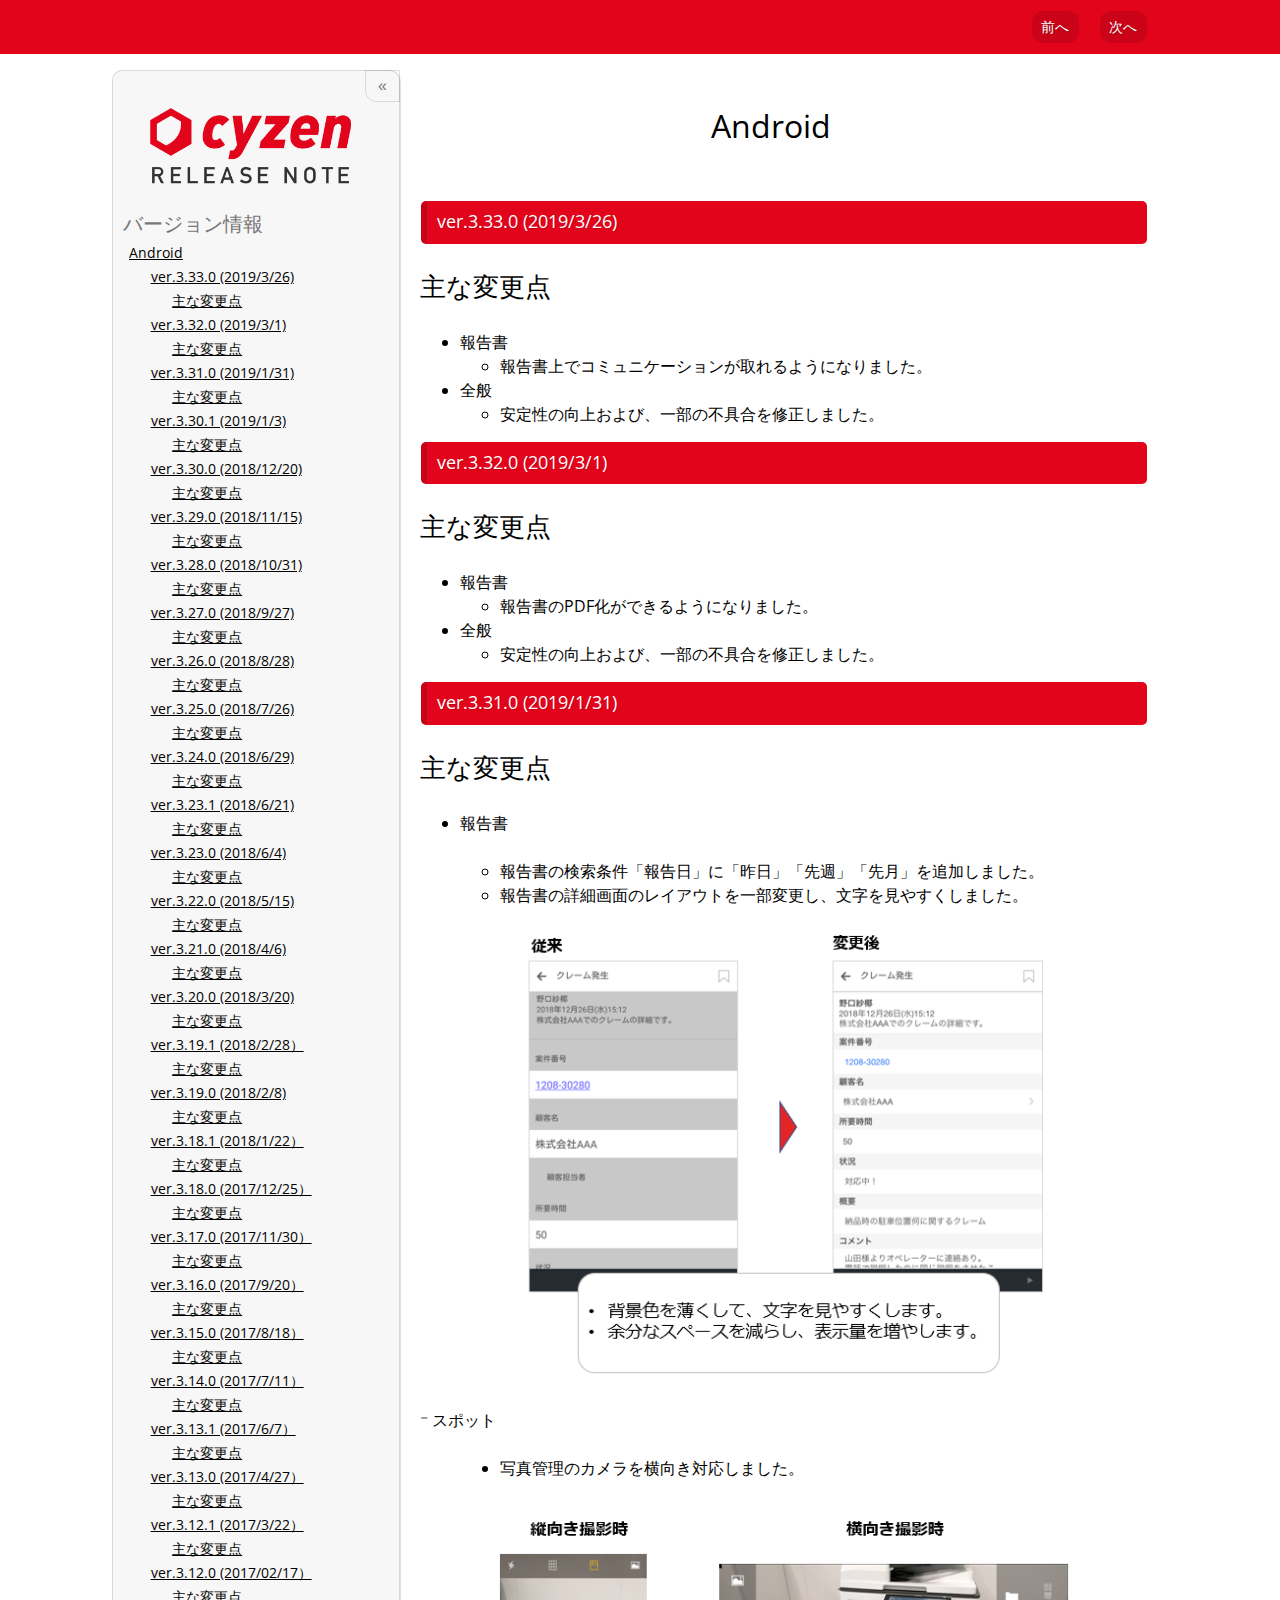
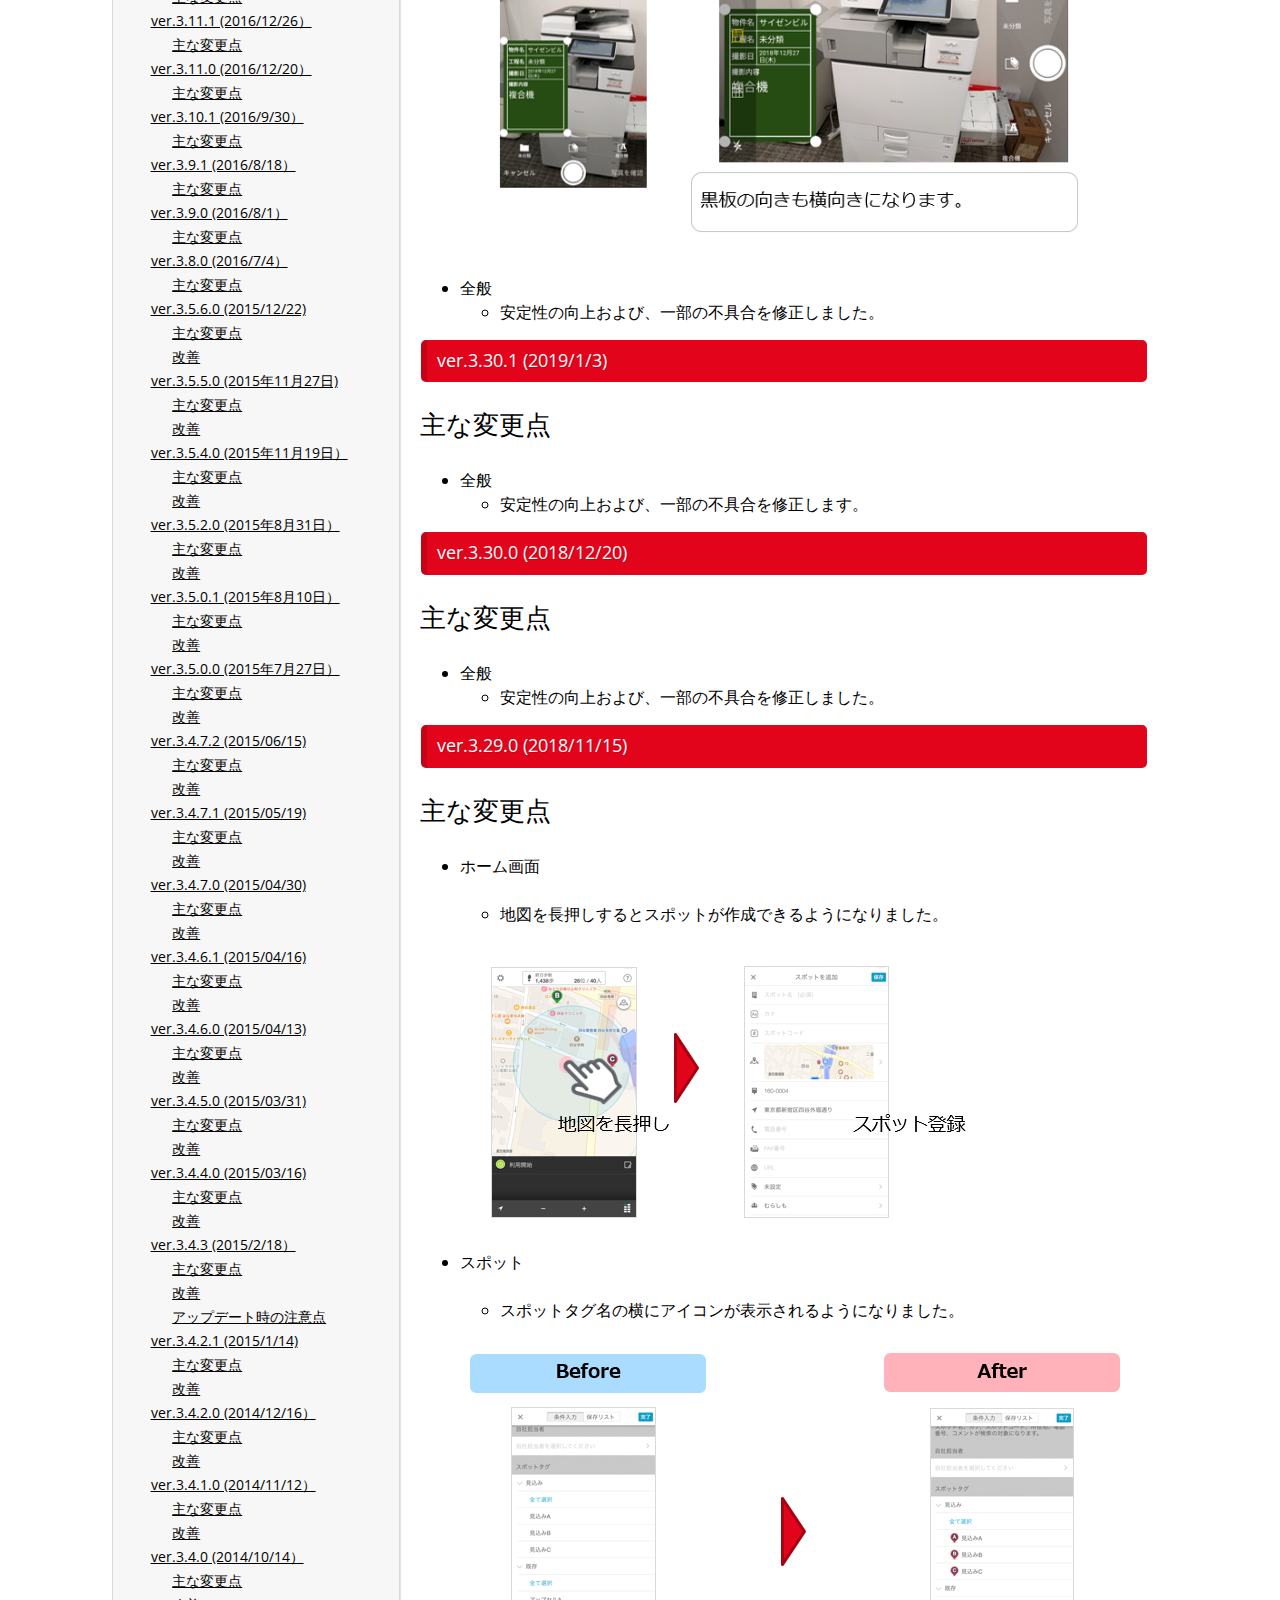
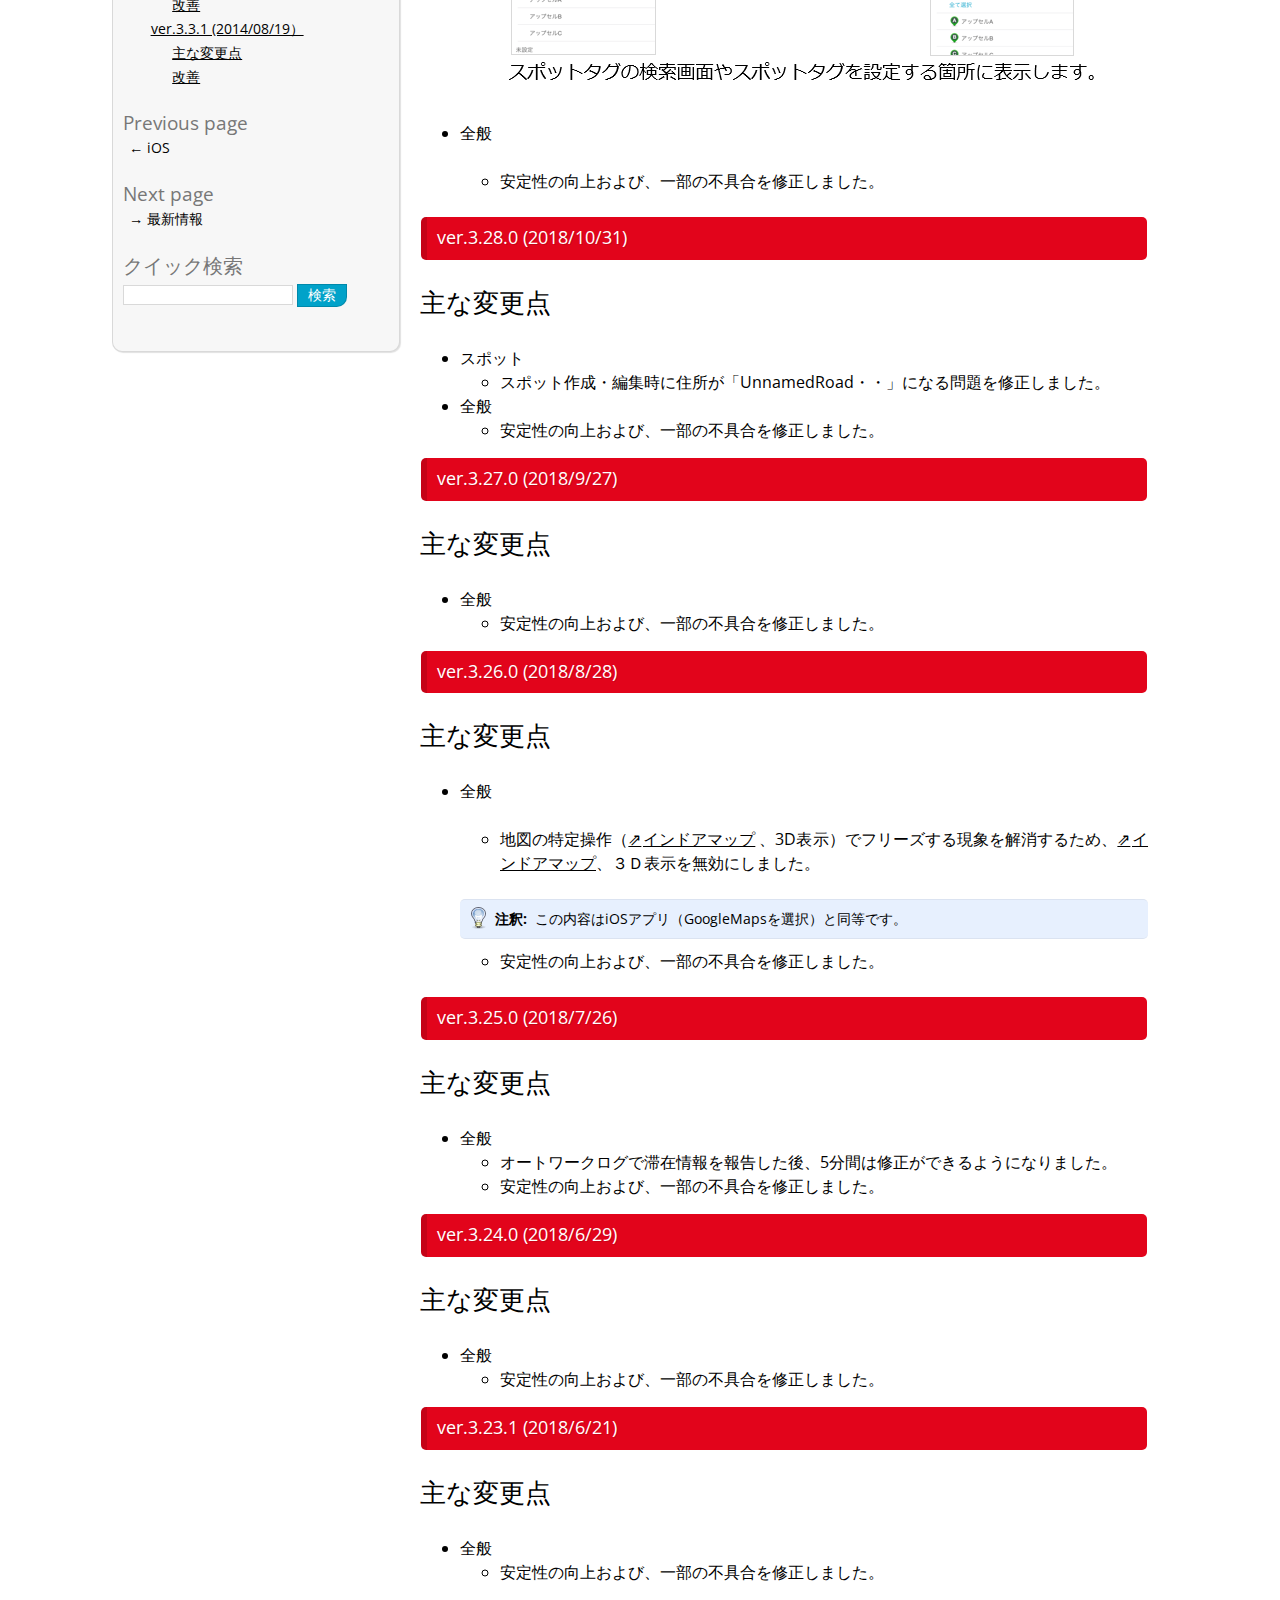
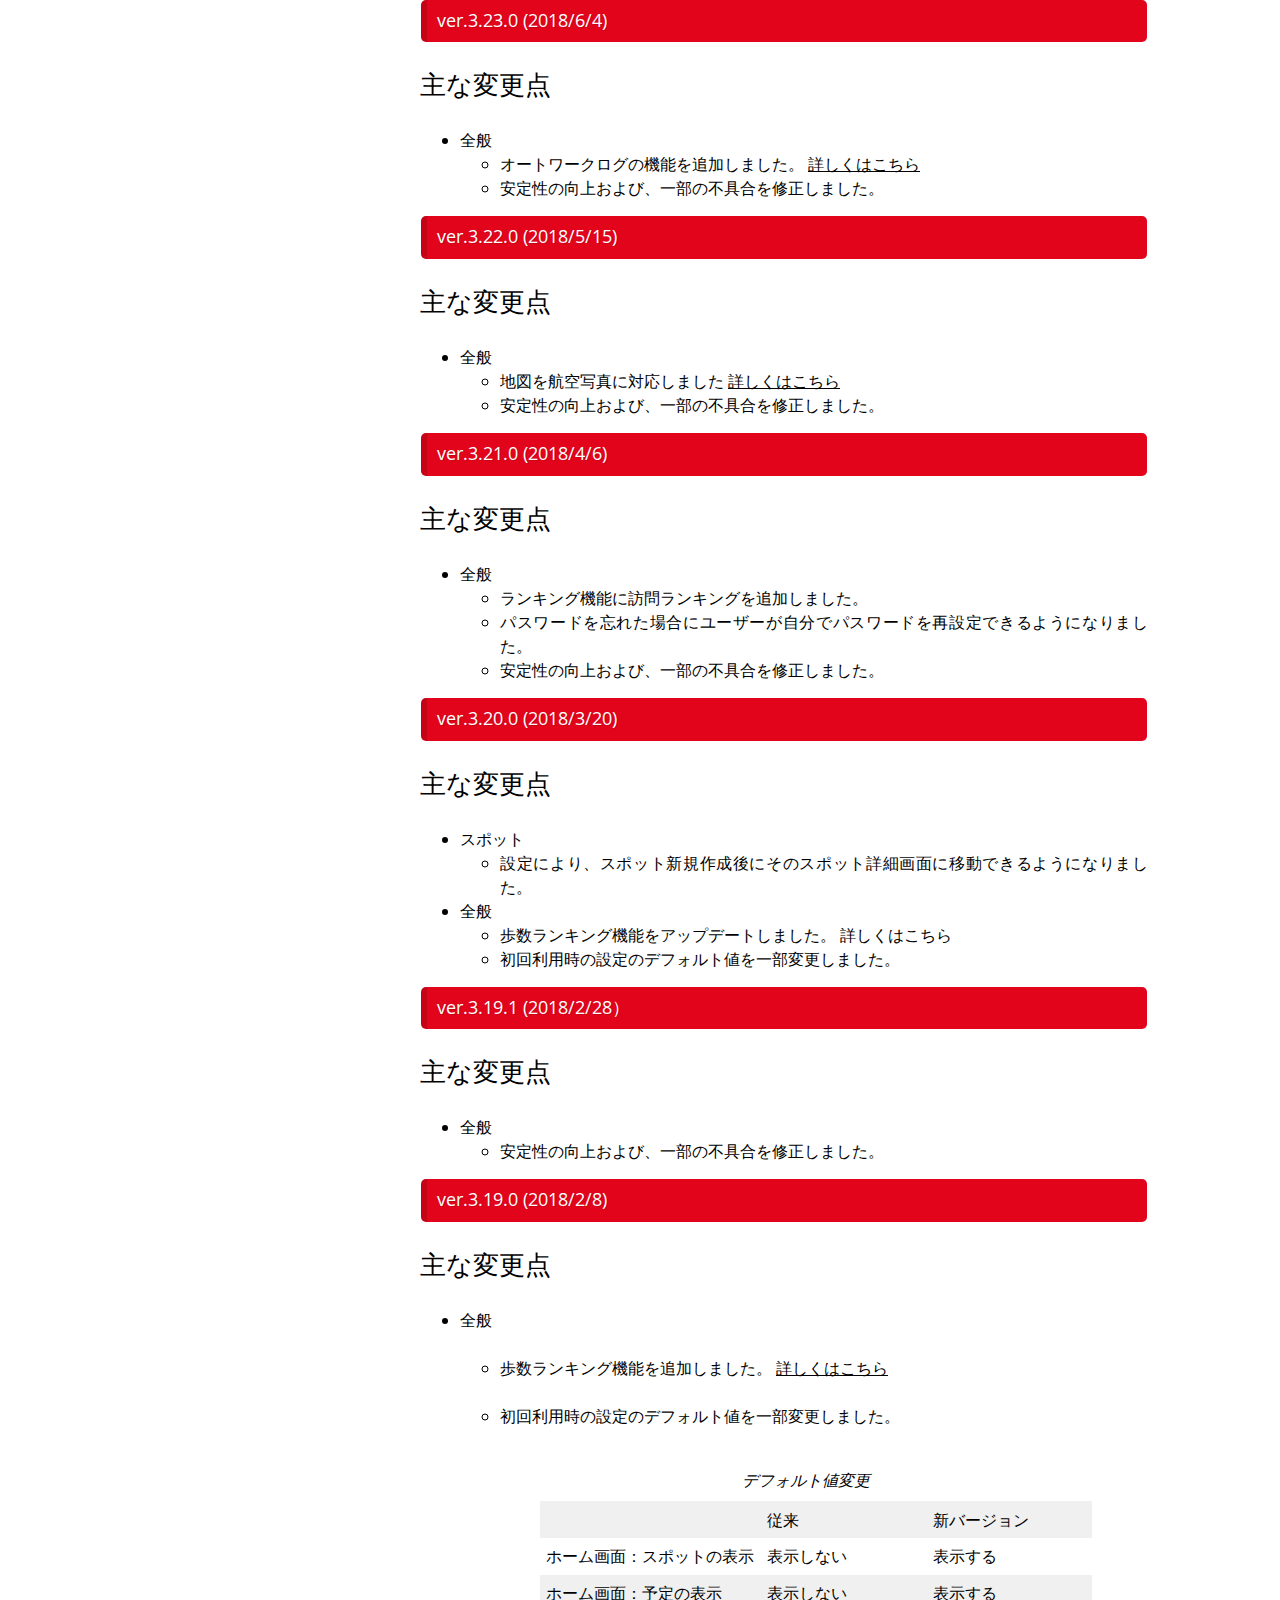
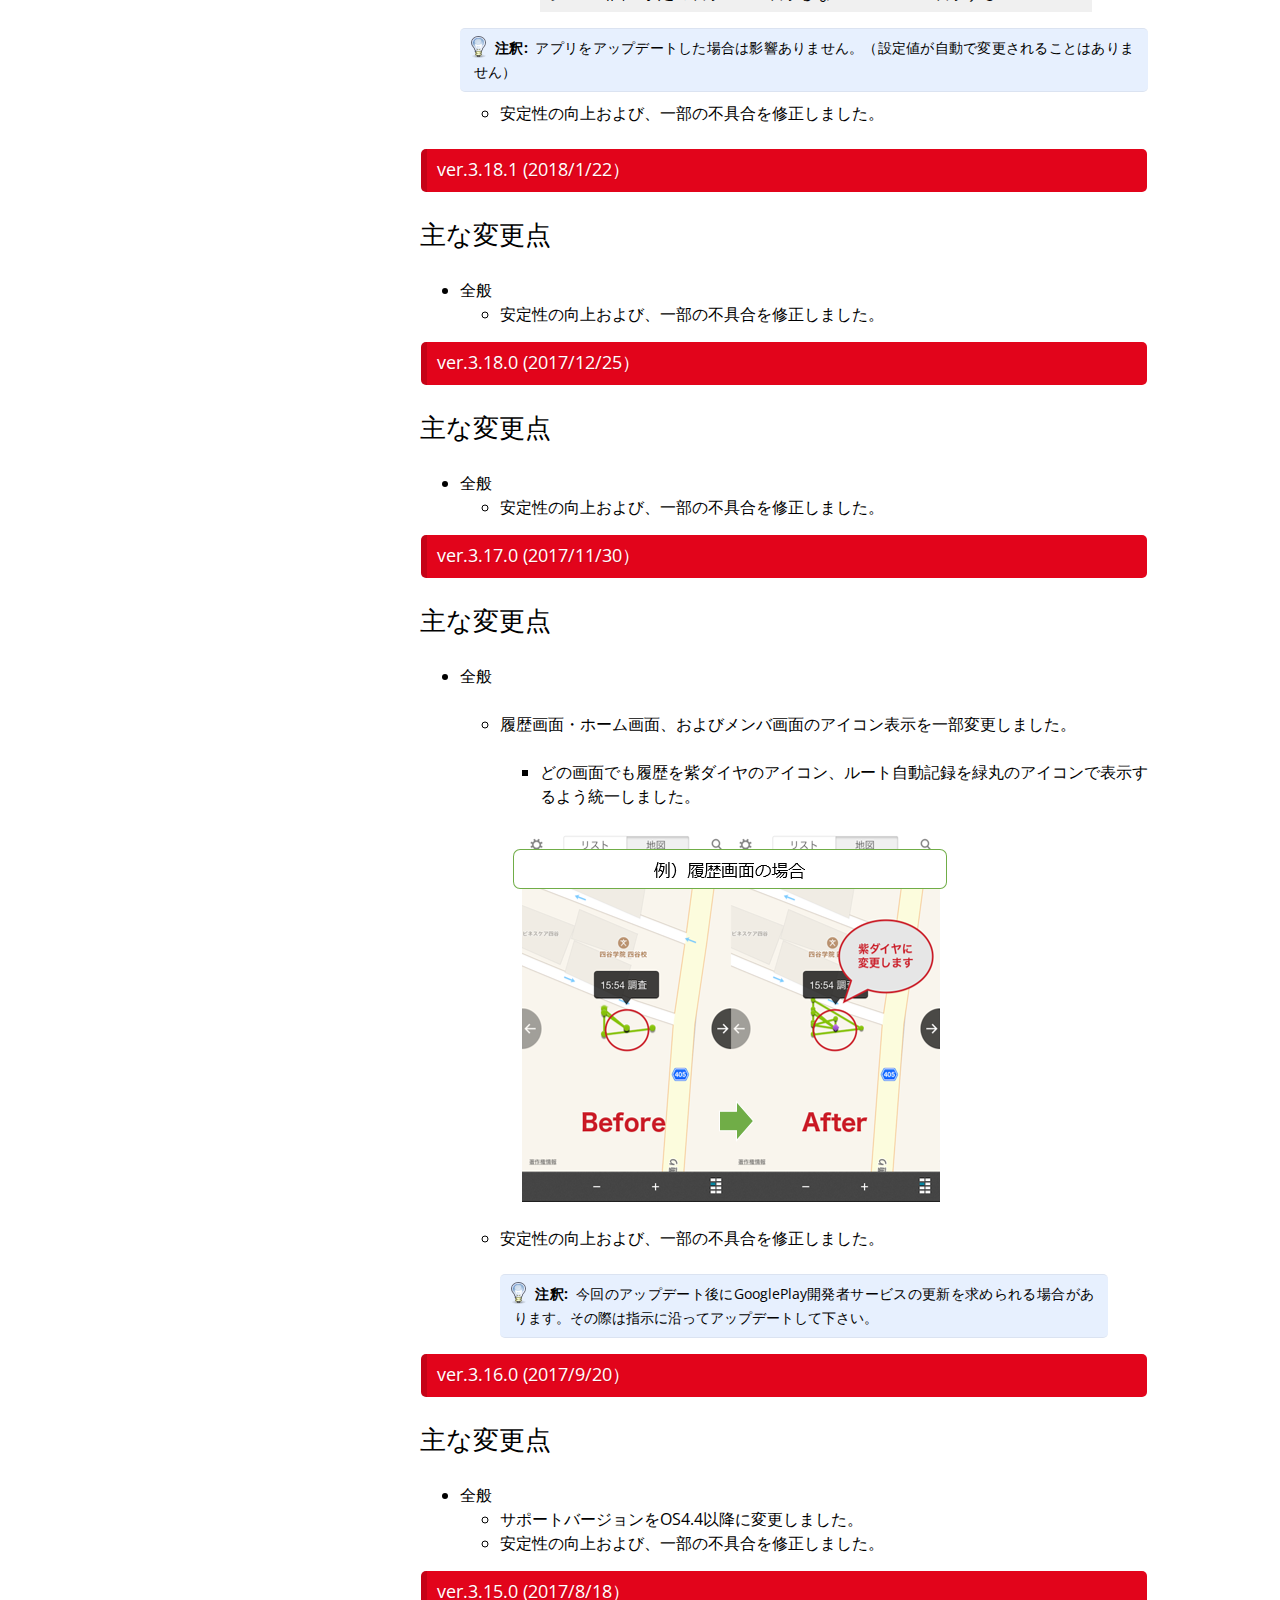
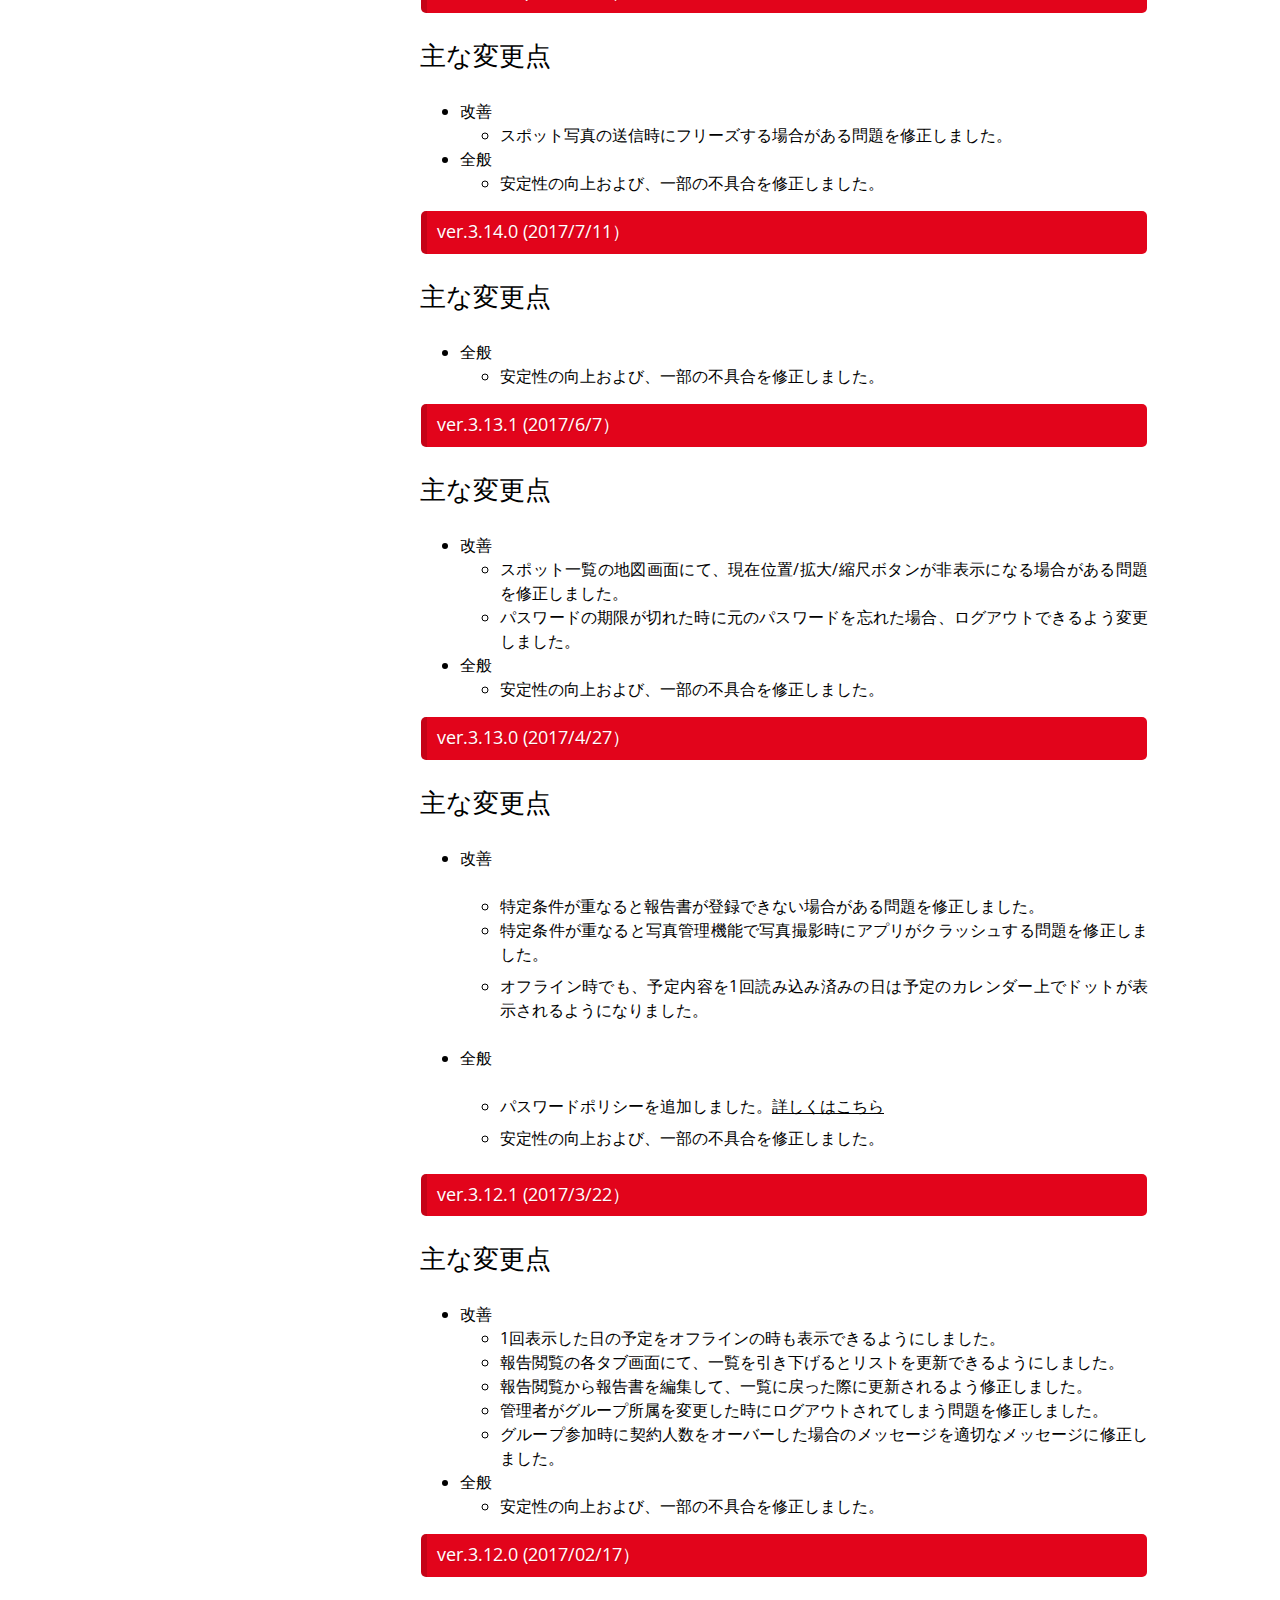
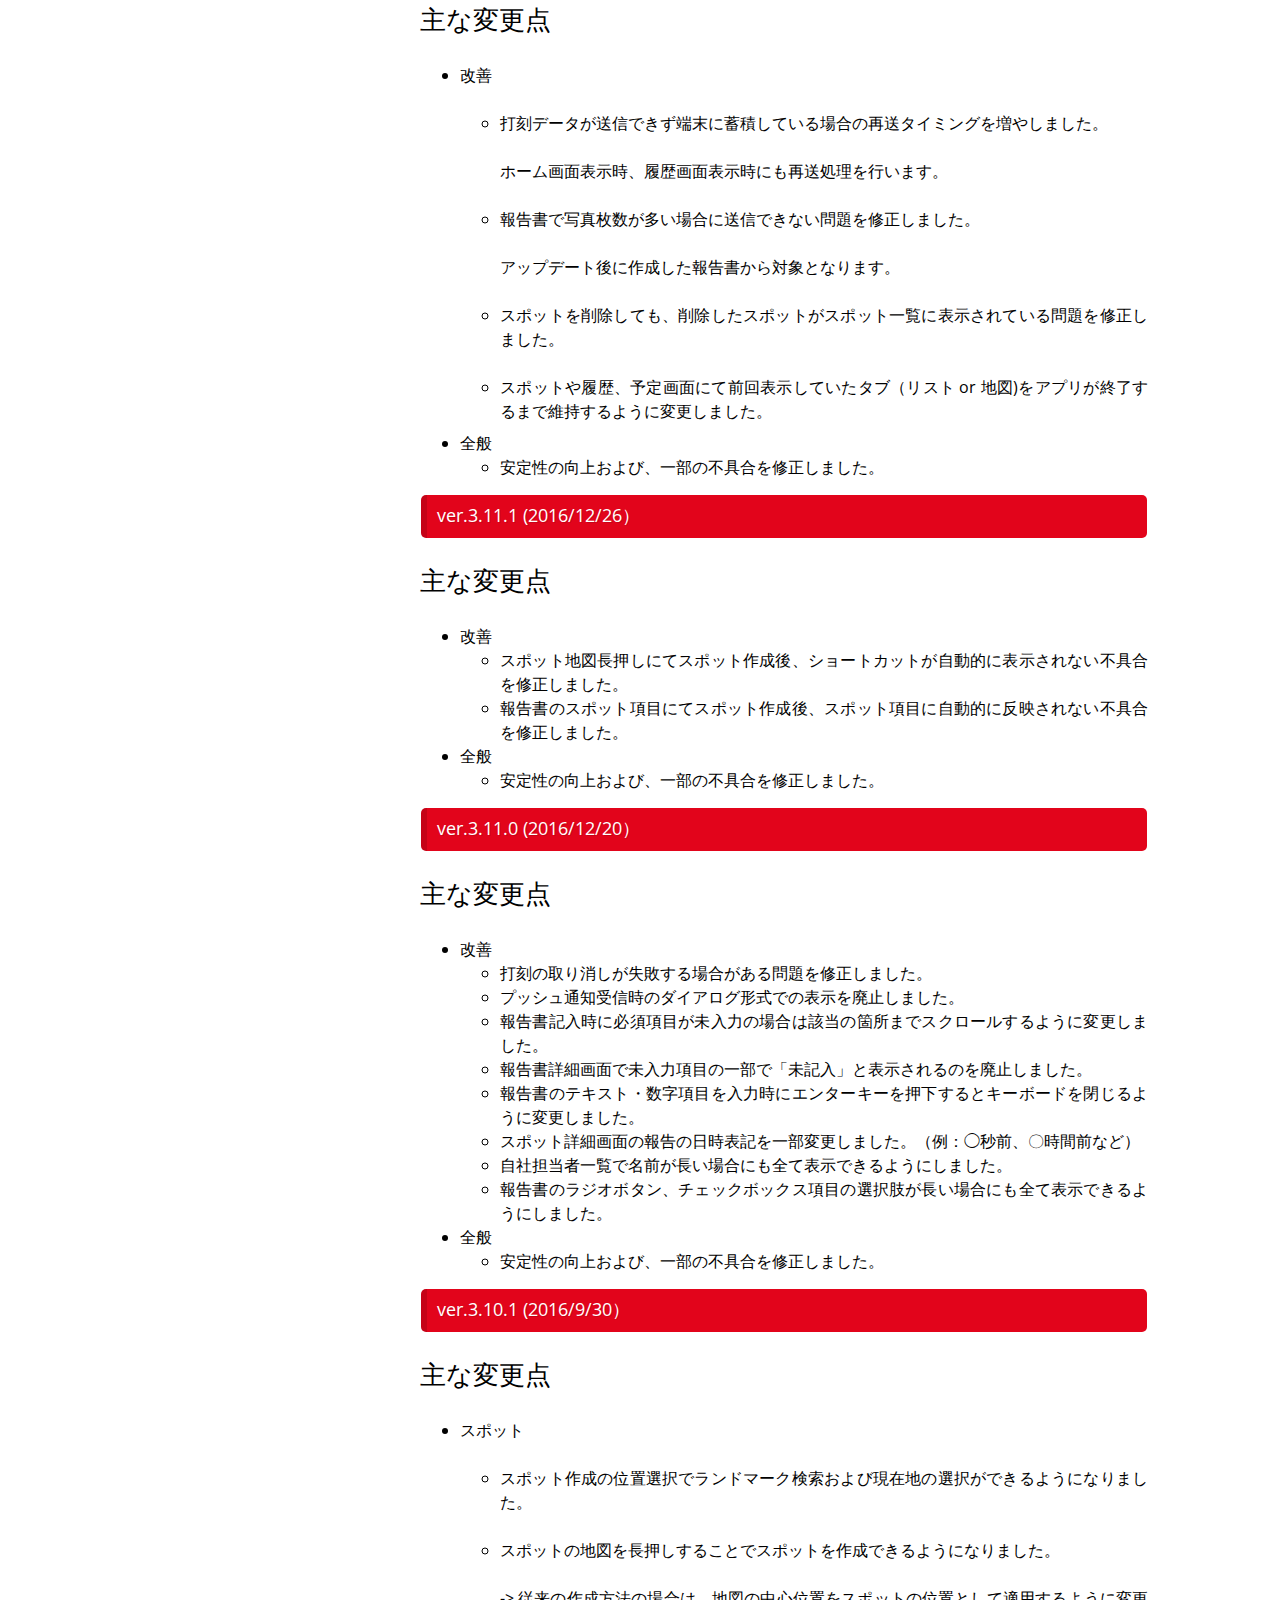
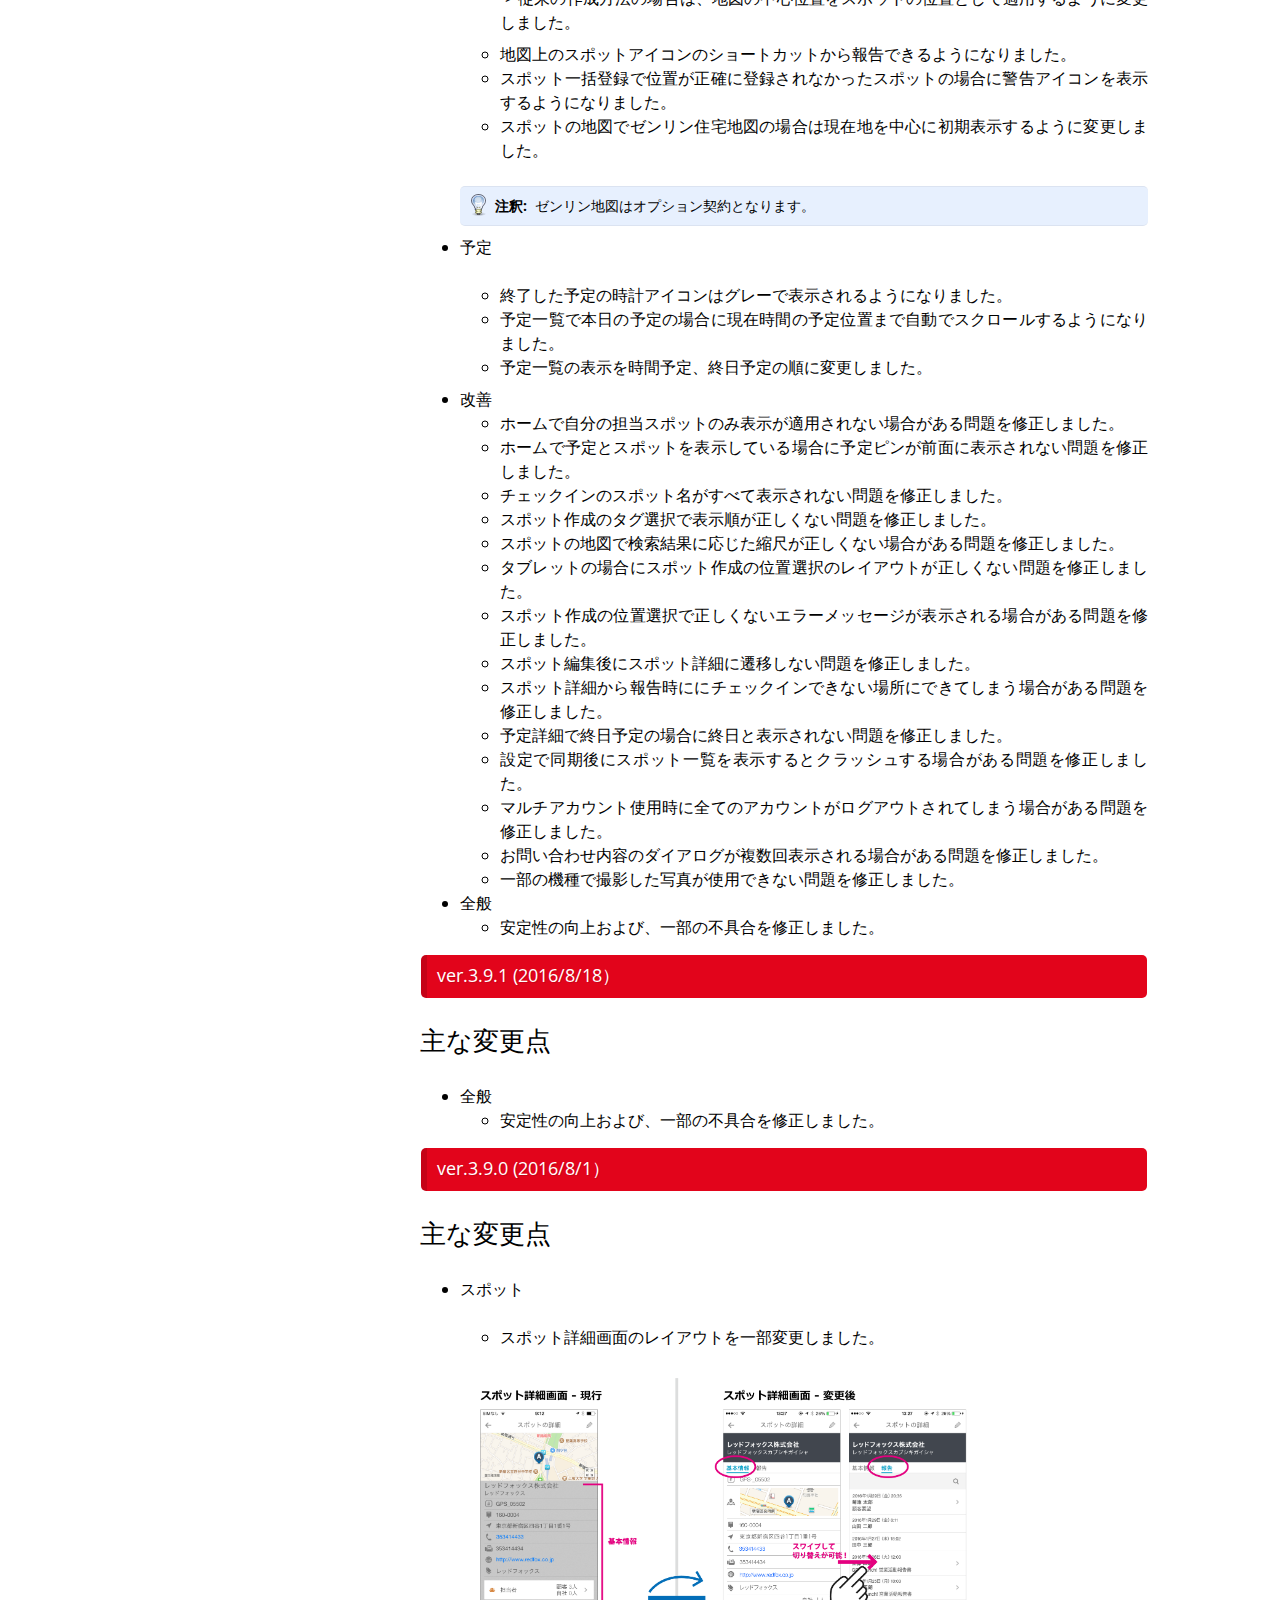
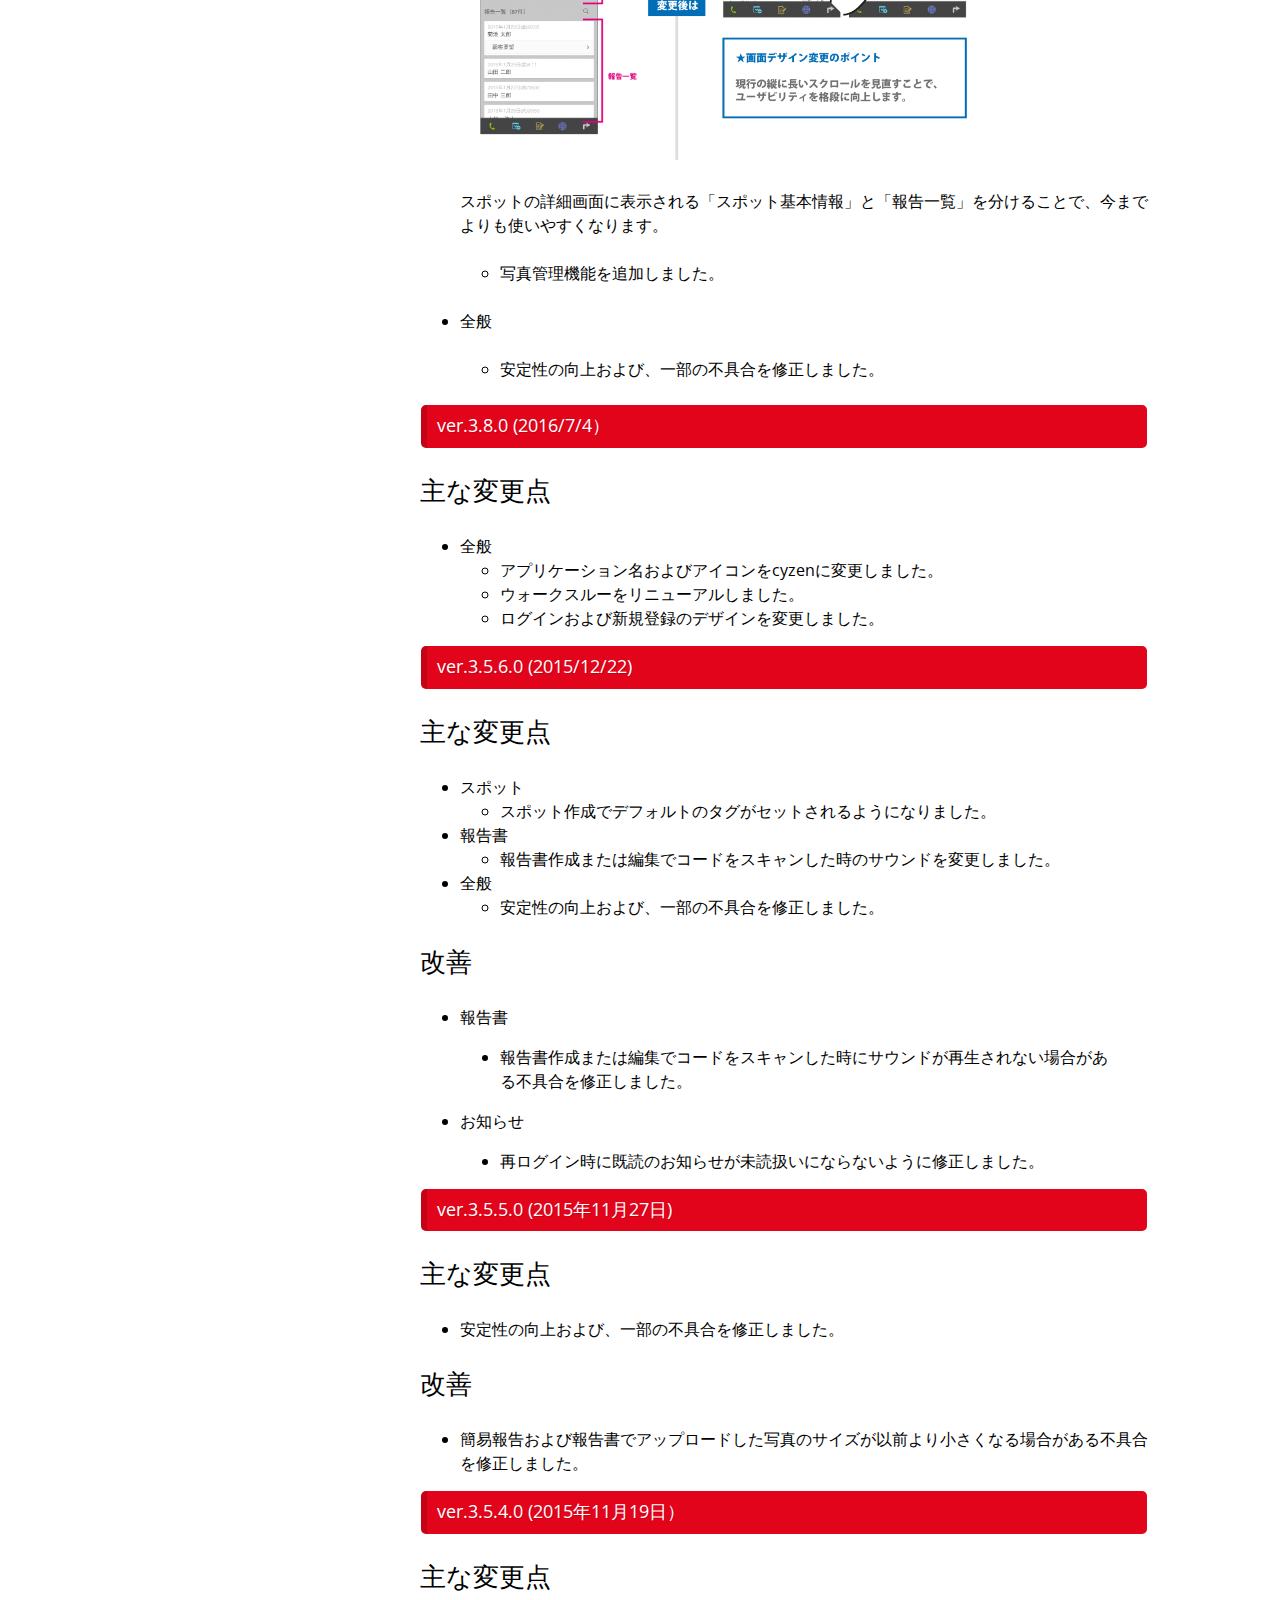
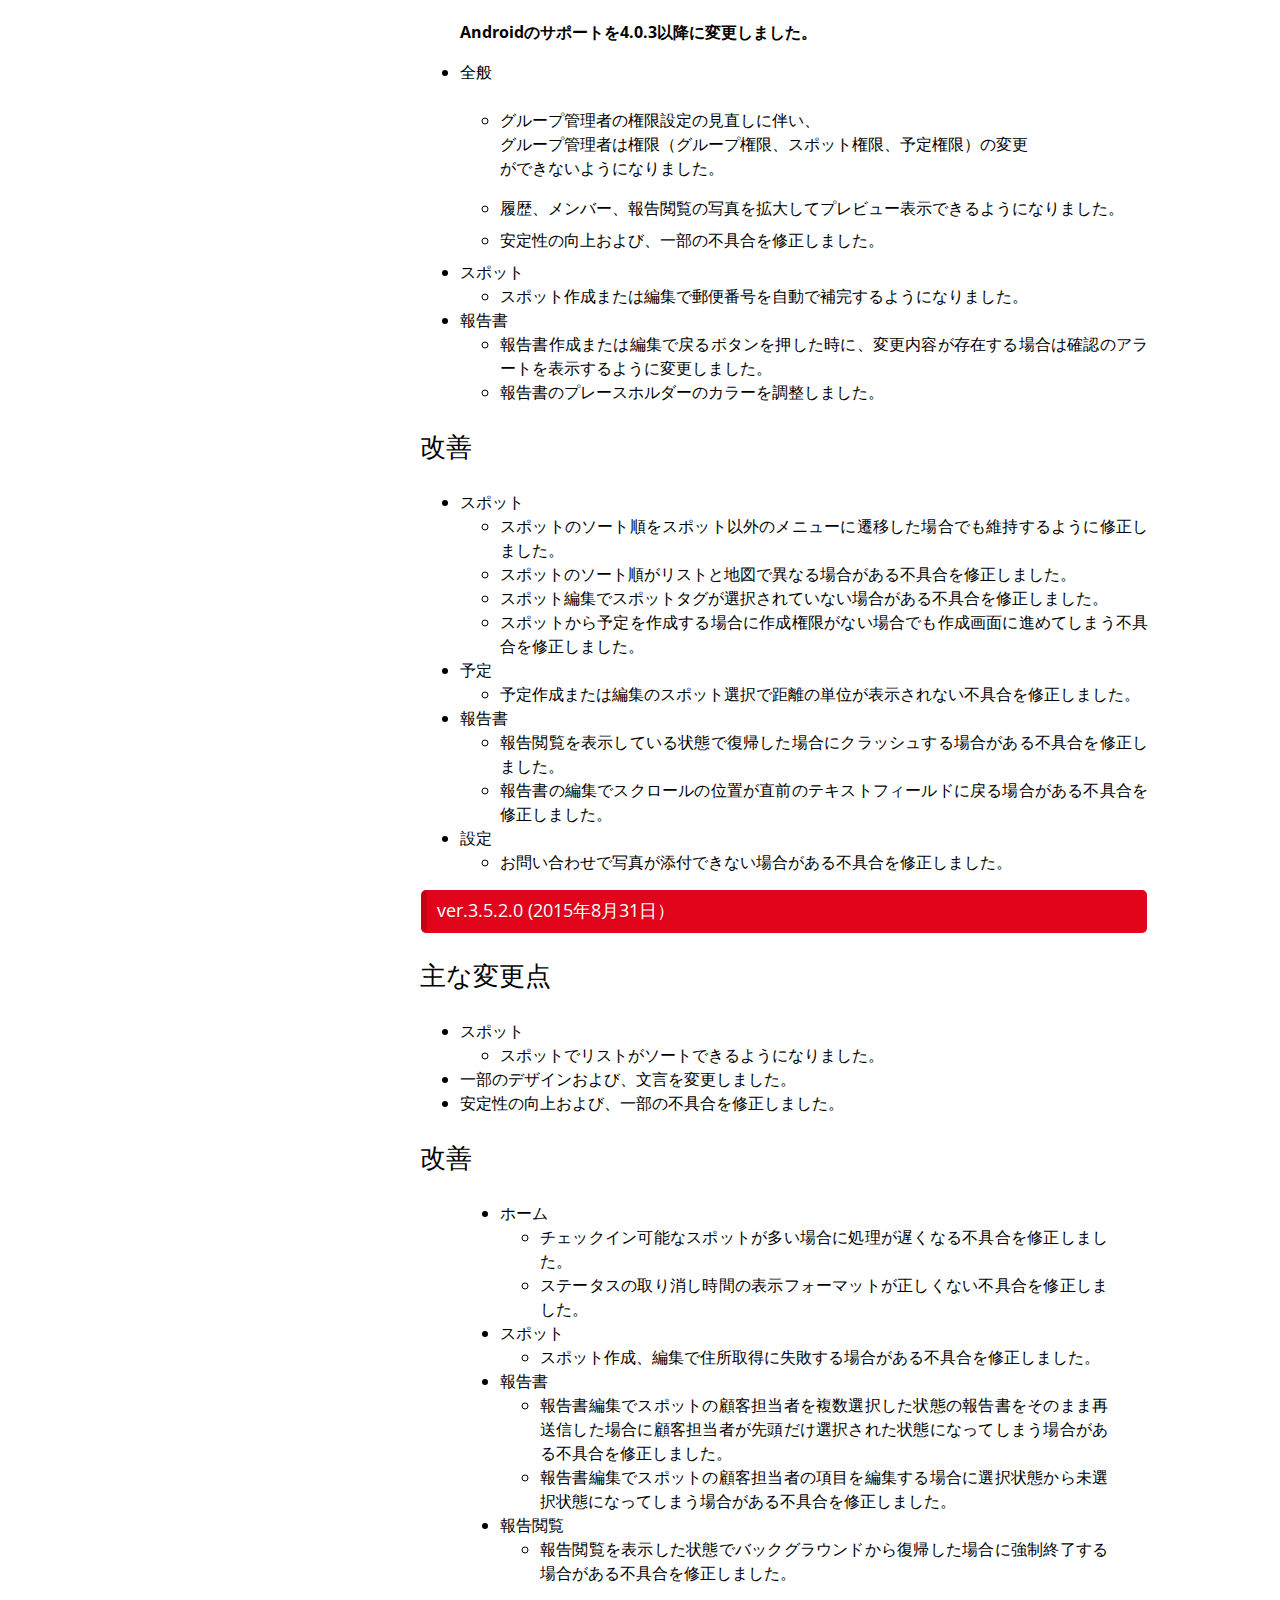
==== android.html @ bfd6de04 "Fixed contentes" ====
<!DOCTYPE html PUBLIC "-//W3C//DTD XHTML 1.0 Transitional//EN"
  "http://www.w3.org/TR/xhtml1/DTD/xhtml1-transitional.dtd">


<html xmlns="http://www.w3.org/1999/xhtml" lang="ja">
  <head>
    <meta http-equiv="Content-Type" content="text/html; charset=utf-8" />
    
    <title>Android &#8212; release-note 1.0 ドキュメント</title>
    
    <link rel="stylesheet" href="_static/release-note.css" type="text/css" />
    <link rel="stylesheet" href="_static/pygments.css" type="text/css" />
    <link rel="stylesheet" href="_static/sphinxcontrib-images/LightBox2/lightbox2/css/lightbox.css" type="text/css" />
    <link rel="stylesheet" href="//fonts.googleapis.com/css?family=Noticia+Text|Open+Sans|Droid+Sans+Mono" type="text/css" />
    
    <script type="text/javascript">
      var DOCUMENTATION_OPTIONS = {
        URL_ROOT:    './',
        VERSION:     '1.0',
        COLLAPSE_INDEX: false,
        FILE_SUFFIX: '.html',
        HAS_SOURCE:  true,
        SOURCELINK_SUFFIX: '.txt'
      };
    </script>
    <script type="text/javascript" src="_static/jquery.js"></script>
    <script type="text/javascript" src="_static/underscore.js"></script>
    <script type="text/javascript" src="_static/doctools.js"></script>
    <script type="text/javascript" src="_static/translations.js"></script>
    <script type="text/javascript" src="_static/sphinxcontrib-images/LightBox2/lightbox2/js/jquery-1.11.0.min.js"></script>
    <script type="text/javascript" src="_static/sphinxcontrib-images/LightBox2/lightbox2/js/lightbox.min.js"></script>
    <script type="text/javascript" src="_static/sphinxcontrib-images/LightBox2/lightbox2-customize/jquery-noconflict.js"></script>
    <script type="text/javascript" src="_static/jquery.balloon.js"></script>
    <script type="text/javascript" src="_static/jquery.smooth-scroll.min.js"></script>
    <script type="text/javascript" src="_static/release-note.js"></script>
    <script type="text/javascript" src="_static/jquery.cookie.js"></script>
    <script type="text/javascript" src="_static/cloud.js"></script>
    <link rel="index" title="索引" href="genindex.html" />
    <link rel="search" title="検索" href="search.html" />
    <link rel="next" title="最新情報" href="newFeature.html" />
    <link rel="prev" title="iOS" href="ios.html" /> 
        <meta name="viewport" content="width=device-width, initial-scale=1">
  </head>
  <body role="document">
    <div class="relbar-top">
        
    <div class="related" role="navigation" aria-label="related navigation">
      <h3>ナビゲーション</h3>
      <ul>
        <li class="right" style="margin-right: 10px">
          <a href="genindex.html" title="総合索引"
             accesskey="I">索引</a></li>
        <li class="right" >
          <a href="newFeature.html" title="最新情報"
             accesskey="N">次へ</a> &nbsp; &nbsp;</li>
        <li class="right" >
          <a href="ios.html" title="iOS"
             accesskey="P">前へ</a> &nbsp; &nbsp;</li>
    <li><a href="index.html">release-note 1.0 ドキュメント</a> &#187;</li>
 
      </ul>
    </div>
    </div>
  

    <div class="document">
      <div class="documentwrapper">
        <div class="bodywrapper">
          <div class="body" role="main">
            
<div class="section" id="android">
<h1>Android<a class="headerlink" href="#android" title="このヘッドラインへのパーマリンク">¶</a></h1>
<div class="section" id="ver-3-33-0-2019-3-26">
<span id="ver-3-33-0"></span><h2>ver.3.33.0 (2019/3/26)<a class="headerlink" href="#ver-3-33-0-2019-3-26" title="このヘッドラインへのパーマリンク">¶</a></h2>
<div class="section" id="id1">
<h3>主な変更点<a class="headerlink" href="#id1" title="このヘッドラインへのパーマリンク">¶</a></h3>
<ul class="simple">
<li>報告書<ul>
<li>報告書上でコミュニケーションが取れるようになりました。</li>
</ul>
</li>
<li>全般<ul>
<li>安定性の向上および、一部の不具合を修正しました。</li>
</ul>
</li>
</ul>
</div>
</div>
<div class="section" id="ver-3-32-0-2019-3-1">
<span id="ver-3-32-0"></span><h2>ver.3.32.0 (2019/3/1)<a class="headerlink" href="#ver-3-32-0-2019-3-1" title="このヘッドラインへのパーマリンク">¶</a></h2>
<div class="section" id="id2">
<h3>主な変更点<a class="headerlink" href="#id2" title="このヘッドラインへのパーマリンク">¶</a></h3>
<ul class="simple">
<li>報告書<ul>
<li>報告書のPDF化ができるようになりました。</li>
</ul>
</li>
<li>全般<ul>
<li>安定性の向上および、一部の不具合を修正しました。</li>
</ul>
</li>
</ul>
</div>
</div>
<div class="section" id="ver-3-31-0-2019-1-31">
<span id="ver-3-31-0"></span><h2>ver.3.31.0 (2019/1/31)<a class="headerlink" href="#ver-3-31-0-2019-1-31" title="このヘッドラインへのパーマリンク">¶</a></h2>
<div class="section" id="id3">
<h3>主な変更点<a class="headerlink" href="#id3" title="このヘッドラインへのパーマリンク">¶</a></h3>
<ul>
<li><p class="first">報告書</p>
<ul class="simple">
<li>報告書の検索条件「報告日」に「昨日」「先週」「先月」を追加しました。</li>
<li>報告書の詳細画面のレイアウトを一部変更し、文字を見やすくしました。</li>
</ul>
<blockquote>
<div><p><img alt="201901_1" src="_images/201901_1.PNG" /></p>
</div></blockquote>
</li>
</ul>
<p>⁻ スポット</p>
<blockquote>
<div><ul class="simple">
<li>写真管理のカメラを横向き対応しました。</li>
</ul>
<p><img alt="201901_3" src="_images/201901_3.PNG" /></p>
</div></blockquote>
<ul class="simple">
<li>全般<ul>
<li>安定性の向上および、一部の不具合を修正しました。</li>
</ul>
</li>
</ul>
</div>
</div>
<div class="section" id="ver-3-30-1-2019-1-3">
<span id="ver-3-30-1"></span><h2>ver.3.30.1 (2019/1/3)<a class="headerlink" href="#ver-3-30-1-2019-1-3" title="このヘッドラインへのパーマリンク">¶</a></h2>
<div class="section" id="id4">
<h3>主な変更点<a class="headerlink" href="#id4" title="このヘッドラインへのパーマリンク">¶</a></h3>
<ul class="simple">
<li>全般<ul>
<li>安定性の向上および、一部の不具合を修正します。</li>
</ul>
</li>
</ul>
</div>
</div>
<div class="section" id="ver-3-30-0-2018-12-20">
<span id="ver-3-30-0"></span><h2>ver.3.30.0 (2018/12/20)<a class="headerlink" href="#ver-3-30-0-2018-12-20" title="このヘッドラインへのパーマリンク">¶</a></h2>
<div class="section" id="id5">
<h3>主な変更点<a class="headerlink" href="#id5" title="このヘッドラインへのパーマリンク">¶</a></h3>
<ul class="simple">
<li>全般<ul>
<li>安定性の向上および、一部の不具合を修正しました。</li>
</ul>
</li>
</ul>
</div>
</div>
<div class="section" id="ver-3-29-0-2018-11-15">
<span id="ver-3-29-0"></span><h2>ver.3.29.0 (2018/11/15)<a class="headerlink" href="#ver-3-29-0-2018-11-15" title="このヘッドラインへのパーマリンク">¶</a></h2>
<div class="section" id="id6">
<h3>主な変更点<a class="headerlink" href="#id6" title="このヘッドラインへのパーマリンク">¶</a></h3>
<ul>
<li><p class="first">ホーム画面</p>
<ul class="simple">
<li>地図を長押しするとスポットが作成できるようになりました。</li>
</ul>
<p><img alt="201811_2" src="_images/201811_app_2.png" /></p>
</li>
<li><p class="first">スポット</p>
<ul class="simple">
<li>スポットタグ名の横にアイコンが表示されるようになりました。</li>
</ul>
<p><img alt="201811_1" src="_images/201811_app_1.png" /></p>
</li>
<li><p class="first">全般</p>
<ul class="simple">
<li>安定性の向上および、一部の不具合を修正しました。</li>
</ul>
</li>
</ul>
</div>
</div>
<div class="section" id="ver-3-28-0-2018-10-31">
<span id="ver-3-28-0"></span><h2>ver.3.28.0 (2018/10/31)<a class="headerlink" href="#ver-3-28-0-2018-10-31" title="このヘッドラインへのパーマリンク">¶</a></h2>
<div class="section" id="id7">
<h3>主な変更点<a class="headerlink" href="#id7" title="このヘッドラインへのパーマリンク">¶</a></h3>
<ul class="simple">
<li>スポット<ul>
<li>スポット作成・編集時に住所が「UnnamedRoad・・」になる問題を修正しました。</li>
</ul>
</li>
<li>全般<ul>
<li>安定性の向上および、一部の不具合を修正しました。</li>
</ul>
</li>
</ul>
</div>
</div>
<div class="section" id="ver-3-27-0-2018-9-27">
<span id="ver-3-27-0"></span><h2>ver.3.27.0 (2018/9/27)<a class="headerlink" href="#ver-3-27-0-2018-9-27" title="このヘッドラインへのパーマリンク">¶</a></h2>
<div class="section" id="id8">
<h3>主な変更点<a class="headerlink" href="#id8" title="このヘッドラインへのパーマリンク">¶</a></h3>
<ul class="simple">
<li>全般<ul>
<li>安定性の向上および、一部の不具合を修正しました。</li>
</ul>
</li>
</ul>
</div>
</div>
<div class="section" id="ver-3-26-0-2018-8-28">
<span id="ver-3-26-0"></span><h2>ver.3.26.0 (2018/8/28)<a class="headerlink" href="#ver-3-26-0-2018-8-28" title="このヘッドラインへのパーマリンク">¶</a></h2>
<div class="section" id="id9">
<h3>主な変更点<a class="headerlink" href="#id9" title="このヘッドラインへのパーマリンク">¶</a></h3>
<ul>
<li><p class="first">全般</p>
<ul class="simple">
<li>地図の特定操作（<a class="reference external" href="https://www.google.com/intl/ja/maps/about/partners/indoormaps/">インドアマップ</a> 、3D表示）でフリーズする現象を解消するため、<a class="reference external" href="https://www.google.com/intl/ja/maps/about/partners/indoormaps/">インドアマップ</a>、３Ｄ表示を無効にしました。</li>
</ul>
<div class="admonition note">
<p class="first admonition-title">注釈</p>
<p class="last">この内容はiOSアプリ（GoogleMapsを選択）と同等です。</p>
</div>
<ul class="simple">
<li>安定性の向上および、一部の不具合を修正しました。</li>
</ul>
</li>
</ul>
</div>
</div>
<div class="section" id="ver-3-25-0-2018-7-26">
<span id="ver-3-25-0"></span><h2>ver.3.25.0 (2018/7/26)<a class="headerlink" href="#ver-3-25-0-2018-7-26" title="このヘッドラインへのパーマリンク">¶</a></h2>
<div class="section" id="id12">
<h3>主な変更点<a class="headerlink" href="#id12" title="このヘッドラインへのパーマリンク">¶</a></h3>
<ul class="simple">
<li>全般<ul>
<li>オートワークログで滞在情報を報告した後、5分間は修正ができるようになりました。</li>
<li>安定性の向上および、一部の不具合を修正しました。</li>
</ul>
</li>
</ul>
</div>
</div>
<div class="section" id="ver-3-24-0-2018-6-29">
<span id="ver-3-24-0"></span><h2>ver.3.24.0 (2018/6/29)<a class="headerlink" href="#ver-3-24-0-2018-6-29" title="このヘッドラインへのパーマリンク">¶</a></h2>
<div class="section" id="id13">
<h3>主な変更点<a class="headerlink" href="#id13" title="このヘッドラインへのパーマリンク">¶</a></h3>
<ul class="simple">
<li>全般<ul>
<li>安定性の向上および、一部の不具合を修正しました。</li>
</ul>
</li>
</ul>
</div>
</div>
<div class="section" id="ver-3-23-1-2018-6-21">
<span id="ver-3-23-1"></span><h2>ver.3.23.1 (2018/6/21)<a class="headerlink" href="#ver-3-23-1-2018-6-21" title="このヘッドラインへのパーマリンク">¶</a></h2>
<div class="section" id="id14">
<h3>主な変更点<a class="headerlink" href="#id14" title="このヘッドラインへのパーマリンク">¶</a></h3>
<ul class="simple">
<li>全般<ul>
<li>安定性の向上および、一部の不具合を修正しました。</li>
</ul>
</li>
</ul>
</div>
</div>
<div class="section" id="ver-3-23-0-2018-6-4">
<span id="ver-3-23-0"></span><h2>ver.3.23.0 (2018/6/4)<a class="headerlink" href="#ver-3-23-0-2018-6-4" title="このヘッドラインへのパーマリンク">¶</a></h2>
<div class="section" id="id15">
<h3>主な変更点<a class="headerlink" href="#id15" title="このヘッドラインへのパーマリンク">¶</a></h3>
<ul class="simple">
<li>全般<ul>
<li>オートワークログの機能を追加しました。 <a class="reference internal" href="newFeature.html#autowork-log"><span class="std std-ref">詳しくはこちら</span></a></li>
<li>安定性の向上および、一部の不具合を修正しました。</li>
</ul>
</li>
</ul>
</div>
</div>
<div class="section" id="ver-3-22-0-2018-5-15">
<span id="ver-3-22-0"></span><h2>ver.3.22.0 (2018/5/15)<a class="headerlink" href="#ver-3-22-0-2018-5-15" title="このヘッドラインへのパーマリンク">¶</a></h2>
<div class="section" id="id16">
<h3>主な変更点<a class="headerlink" href="#id16" title="このヘッドラインへのパーマリンク">¶</a></h3>
<ul class="simple">
<li>全般<ul>
<li>地図を航空写真に対応しました  <a class="reference internal" href="newFeature.html#mapchanges201805"><span class="std std-ref">詳しくはこちら</span></a></li>
<li>安定性の向上および、一部の不具合を修正しました。</li>
</ul>
</li>
</ul>
</div>
</div>
<div class="section" id="ver-3-21-0-2018-4-6">
<span id="ver-3-21-0"></span><h2>ver.3.21.0 (2018/4/6)<a class="headerlink" href="#ver-3-21-0-2018-4-6" title="このヘッドラインへのパーマリンク">¶</a></h2>
<div class="section" id="id17">
<h3>主な変更点<a class="headerlink" href="#id17" title="このヘッドラインへのパーマリンク">¶</a></h3>
<ul class="simple">
<li>全般<ul>
<li>ランキング機能に訪問ランキングを追加しました。</li>
<li>パスワードを忘れた場合にユーザーが自分でパスワードを再設定できるようになりました。</li>
<li>安定性の向上および、一部の不具合を修正しました。</li>
</ul>
</li>
</ul>
</div>
</div>
<div class="section" id="ver-3-20-0-2018-3-20">
<span id="ver-3-20-0"></span><h2>ver.3.20.0 (2018/3/20)<a class="headerlink" href="#ver-3-20-0-2018-3-20" title="このヘッドラインへのパーマリンク">¶</a></h2>
<div class="section" id="id18">
<h3>主な変更点<a class="headerlink" href="#id18" title="このヘッドラインへのパーマリンク">¶</a></h3>
<ul class="simple">
<li>スポット<ul>
<li>設定により、スポット新規作成後にそのスポット詳細画面に移動できるようになりました。</li>
</ul>
</li>
<li>全般<ul>
<li>歩数ランキング機能をアップデートしました。 <span class="xref std std-ref">詳しくはこちら</span></li>
<li>初回利用時の設定のデフォルト値を一部変更しました。</li>
</ul>
</li>
</ul>
</div>
</div>
<div class="section" id="ver-3-19-1-2018-2-28">
<span id="ver-3-19-1"></span><h2>ver.3.19.1 (2018/2/28）<a class="headerlink" href="#ver-3-19-1-2018-2-28" title="このヘッドラインへのパーマリンク">¶</a></h2>
<div class="section" id="id19">
<h3>主な変更点<a class="headerlink" href="#id19" title="このヘッドラインへのパーマリンク">¶</a></h3>
<ul class="simple">
<li>全般<ul>
<li>安定性の向上および、一部の不具合を修正しました。</li>
</ul>
</li>
</ul>
</div>
</div>
<div class="section" id="ver-3-19-0-2018-2-8">
<span id="ver-3-19-0"></span><h2>ver.3.19.0 (2018/2/8)<a class="headerlink" href="#ver-3-19-0-2018-2-8" title="このヘッドラインへのパーマリンク">¶</a></h2>
<div class="section" id="id20">
<h3>主な変更点<a class="headerlink" href="#id20" title="このヘッドラインへのパーマリンク">¶</a></h3>
<ul>
<li><p class="first">全般</p>
<ul>
<li><p class="first">歩数ランキング機能を追加しました。 <a class="reference internal" href="newFeature.html#walking-rk"><span class="std std-ref">詳しくはこちら</span></a></p>
</li>
<li><p class="first">初回利用時の設定のデフォルト値を一部変更しました。</p>
<blockquote>
<div><table border="1" class="colwidths-given center-align docutils" id="id76">
<caption><span class="caption-text">デフォルト値変更</span><a class="headerlink" href="#id76" title="このテーブルへのパーマリンク">¶</a></caption>
<colgroup>
<col width="40%" />
<col width="30%" />
<col width="30%" />
</colgroup>
<tbody valign="top">
<tr class="row-odd"><td>&nbsp;</td>
<td>従来</td>
<td>新バージョン</td>
</tr>
<tr class="row-even"><td>ホーム画面：スポットの表示</td>
<td>表示しない</td>
<td>表示する</td>
</tr>
<tr class="row-odd"><td>ホーム画面：予定の表示</td>
<td>表示しない</td>
<td>表示する</td>
</tr>
</tbody>
</table>
</div></blockquote>
</li>
</ul>
<div class="admonition note">
<p class="first admonition-title">注釈</p>
<p class="last">アプリをアップデートした場合は影響ありません。（設定値が自動で変更されることはありません）</p>
</div>
<ul class="simple">
<li>安定性の向上および、一部の不具合を修正しました。</li>
</ul>
</li>
</ul>
</div>
</div>
<div class="section" id="ver-3-18-1-2018-1-22">
<span id="ver-3-18-1"></span><h2>ver.3.18.1 (2018/1/22）<a class="headerlink" href="#ver-3-18-1-2018-1-22" title="このヘッドラインへのパーマリンク">¶</a></h2>
<div class="section" id="id21">
<h3>主な変更点<a class="headerlink" href="#id21" title="このヘッドラインへのパーマリンク">¶</a></h3>
<ul class="simple">
<li>全般<ul>
<li>安定性の向上および、一部の不具合を修正しました。</li>
</ul>
</li>
</ul>
</div>
</div>
<div class="section" id="ver-3-18-0-2017-12-25">
<span id="ver-3-18-0"></span><h2>ver.3.18.0 (2017/12/25）<a class="headerlink" href="#ver-3-18-0-2017-12-25" title="このヘッドラインへのパーマリンク">¶</a></h2>
<div class="section" id="id22">
<h3>主な変更点<a class="headerlink" href="#id22" title="このヘッドラインへのパーマリンク">¶</a></h3>
<ul class="simple">
<li>全般<ul>
<li>安定性の向上および、一部の不具合を修正しました。</li>
</ul>
</li>
</ul>
</div>
</div>
<div class="section" id="ver-3-17-0-2017-11-30">
<span id="ver-3-17-0"></span><h2>ver.3.17.0 (2017/11/30）<a class="headerlink" href="#ver-3-17-0-2017-11-30" title="このヘッドラインへのパーマリンク">¶</a></h2>
<div class="section" id="id23">
<h3>主な変更点<a class="headerlink" href="#id23" title="このヘッドラインへのパーマリンク">¶</a></h3>
<ul>
<li><p class="first">全般</p>
<ul>
<li><p class="first">履歴画面・ホーム画面、およびメンバ画面のアイコン表示を一部変更しました。</p>
<ul class="simple">
<li>どの画面でも履歴を紫ダイヤのアイコン、ルート自動記録を緑丸のアイコンで表示するよう統一しました。</li>
</ul>
<p><img alt="status_icon1" src="_images/status_icon_1.png" /></p>
</li>
<li><p class="first">安定性の向上および、一部の不具合を修正しました。</p>
</li>
</ul>
<blockquote>
<div><div class="admonition note">
<p class="first admonition-title">注釈</p>
<p class="last">今回のアップデート後にGooglePlay開発者サービスの更新を求められる場合があります。その際は指示に沿ってアップデートして下さい。</p>
</div>
</div></blockquote>
</li>
</ul>
</div>
</div>
<div class="section" id="ver-3-16-0-2017-9-20">
<span id="ver-3-16-0"></span><h2>ver.3.16.0 (2017/9/20）<a class="headerlink" href="#ver-3-16-0-2017-9-20" title="このヘッドラインへのパーマリンク">¶</a></h2>
<div class="section" id="id24">
<h3>主な変更点<a class="headerlink" href="#id24" title="このヘッドラインへのパーマリンク">¶</a></h3>
<ul class="simple">
<li>全般<ul>
<li>サポートバージョンをOS4.4以降に変更しました。</li>
<li>安定性の向上および、一部の不具合を修正しました。</li>
</ul>
</li>
</ul>
</div>
</div>
<div class="section" id="ver-3-15-0-2017-8-18">
<span id="ver-3-15-0"></span><h2>ver.3.15.0 (2017/8/18）<a class="headerlink" href="#ver-3-15-0-2017-8-18" title="このヘッドラインへのパーマリンク">¶</a></h2>
<div class="section" id="id25">
<h3>主な変更点<a class="headerlink" href="#id25" title="このヘッドラインへのパーマリンク">¶</a></h3>
<ul class="simple">
<li>改善<ul>
<li>スポット写真の送信時にフリーズする場合がある問題を修正しました。</li>
</ul>
</li>
<li>全般<ul>
<li>安定性の向上および、一部の不具合を修正しました。</li>
</ul>
</li>
</ul>
</div>
</div>
<div class="section" id="ver-3-14-0-2017-7-11">
<span id="ver-3-14-0"></span><h2>ver.3.14.0 (2017/7/11）<a class="headerlink" href="#ver-3-14-0-2017-7-11" title="このヘッドラインへのパーマリンク">¶</a></h2>
<div class="section" id="id26">
<h3>主な変更点<a class="headerlink" href="#id26" title="このヘッドラインへのパーマリンク">¶</a></h3>
<ul class="simple">
<li>全般<ul>
<li>安定性の向上および、一部の不具合を修正しました。</li>
</ul>
</li>
</ul>
</div>
</div>
<div class="section" id="ver-3-13-1-2017-6-7">
<span id="ver-3-13-1"></span><h2>ver.3.13.1 (2017/6/7）<a class="headerlink" href="#ver-3-13-1-2017-6-7" title="このヘッドラインへのパーマリンク">¶</a></h2>
<div class="section" id="id27">
<h3>主な変更点<a class="headerlink" href="#id27" title="このヘッドラインへのパーマリンク">¶</a></h3>
<ul class="simple">
<li>改善<ul>
<li>スポット一覧の地図画面にて、現在位置/拡大/縮尺ボタンが非表示になる場合がある問題を修正しました。</li>
<li>パスワードの期限が切れた時に元のパスワードを忘れた場合、ログアウトできるよう変更しました。</li>
</ul>
</li>
<li>全般<ul>
<li>安定性の向上および、一部の不具合を修正しました。</li>
</ul>
</li>
</ul>
</div>
</div>
<div class="section" id="ver-3-13-0-2017-4-27">
<span id="ver-3-13-0"></span><h2>ver.3.13.0 (2017/4/27）<a class="headerlink" href="#ver-3-13-0-2017-4-27" title="このヘッドラインへのパーマリンク">¶</a></h2>
<div class="section" id="id28">
<h3>主な変更点<a class="headerlink" href="#id28" title="このヘッドラインへのパーマリンク">¶</a></h3>
<ul>
<li><p class="first">改善</p>
<ul class="simple">
<li>特定条件が重なると報告書が登録できない場合がある問題を修正しました。</li>
<li>特定条件が重なると写真管理機能で写真撮影時にアプリがクラッシュする問題を修正しました。</li>
</ul>
<ul class="simple">
<li>オフライン時でも、予定内容を1回読み込み済みの日は予定のカレンダー上でドットが表示されるようになりました。</li>
</ul>
</li>
<li><p class="first">全般</p>
<ul class="simple">
<li>パスワードポリシーを追加しました。<a class="reference internal" href="newFeature.html#passwordpolicy"><span class="std std-ref">詳しくはこちら</span></a></li>
</ul>
<ul class="simple">
<li>安定性の向上および、一部の不具合を修正しました。</li>
</ul>
</li>
</ul>
</div>
</div>
<div class="section" id="ver-3-12-1-2017-3-22">
<span id="ver-3-12-1"></span><h2>ver.3.12.1 (2017/3/22）<a class="headerlink" href="#ver-3-12-1-2017-3-22" title="このヘッドラインへのパーマリンク">¶</a></h2>
<div class="section" id="id29">
<h3>主な変更点<a class="headerlink" href="#id29" title="このヘッドラインへのパーマリンク">¶</a></h3>
<ul class="simple">
<li>改善<ul>
<li>1回表示した日の予定をオフラインの時も表示できるようにしました。</li>
<li>報告閲覧の各タブ画面にて、一覧を引き下げるとリストを更新できるようにしました。</li>
<li>報告閲覧から報告書を編集して、一覧に戻った際に更新されるよう修正しました。</li>
<li>管理者がグループ所属を変更した時にログアウトされてしまう問題を修正しました。</li>
<li>グループ参加時に契約人数をオーバーした場合のメッセージを適切なメッセージに修正しました。</li>
</ul>
</li>
<li>全般<ul>
<li>安定性の向上および、一部の不具合を修正しました。</li>
</ul>
</li>
</ul>
</div>
</div>
<div class="section" id="ver-3-12-0-2017-02-17">
<span id="ver-3-12-0"></span><h2>ver.3.12.0 (2017/02/17）<a class="headerlink" href="#ver-3-12-0-2017-02-17" title="このヘッドラインへのパーマリンク">¶</a></h2>
<div class="section" id="id30">
<h3>主な変更点<a class="headerlink" href="#id30" title="このヘッドラインへのパーマリンク">¶</a></h3>
<ul>
<li><p class="first">改善</p>
<ul>
<li><p class="first">打刻データが送信できず端末に蓄積している場合の再送タイミングを増やしました。</p>
<p>ホーム画面表示時、履歴画面表示時にも再送処理を行います。</p>
</li>
<li><p class="first">報告書で写真枚数が多い場合に送信できない問題を修正しました。</p>
<p>アップデート後に作成した報告書から対象となります。</p>
</li>
<li><p class="first">スポットを削除しても、削除したスポットがスポット一覧に表示されている問題を修正しました。</p>
</li>
<li><p class="first">スポットや履歴、予定画面にて前回表示していたタブ（リスト or 地図)をアプリが終了するまで維持するように変更しました。</p>
</li>
</ul>
</li>
</ul>
<ul class="simple">
<li>全般<ul>
<li>安定性の向上および、一部の不具合を修正しました。</li>
</ul>
</li>
</ul>
</div>
</div>
<div class="section" id="ver-3-11-1-2016-12-26">
<span id="ver-3-11-1"></span><h2>ver.3.11.1 (2016/12/26）<a class="headerlink" href="#ver-3-11-1-2016-12-26" title="このヘッドラインへのパーマリンク">¶</a></h2>
<div class="section" id="id31">
<h3>主な変更点<a class="headerlink" href="#id31" title="このヘッドラインへのパーマリンク">¶</a></h3>
<ul class="simple">
<li>改善<ul>
<li>スポット地図長押しにてスポット作成後、ショートカットが自動的に表示されない不具合を修正しました。</li>
<li>報告書のスポット項目にてスポット作成後、スポット項目に自動的に反映されない不具合を修正しました。</li>
</ul>
</li>
</ul>
<ul class="simple">
<li>全般<ul>
<li>安定性の向上および、一部の不具合を修正しました。</li>
</ul>
</li>
</ul>
</div>
</div>
<div class="section" id="ver-3-11-0-2016-12-20">
<span id="ver-3-11-0"></span><h2>ver.3.11.0 (2016/12/20）<a class="headerlink" href="#ver-3-11-0-2016-12-20" title="このヘッドラインへのパーマリンク">¶</a></h2>
<div class="section" id="id32">
<h3>主な変更点<a class="headerlink" href="#id32" title="このヘッドラインへのパーマリンク">¶</a></h3>
<ul class="simple">
<li>改善<ul>
<li>打刻の取り消しが失敗する場合がある問題を修正しました。</li>
<li>プッシュ通知受信時のダイアログ形式での表示を廃止しました。</li>
<li>報告書記入時に必須項目が未入力の場合は該当の箇所までスクロールするように変更しました。</li>
<li>報告書詳細画面で未入力項目の一部で「未記入」と表示されるのを廃止しました。</li>
<li>報告書のテキスト・数字項目を入力時にエンターキーを押下するとキーボードを閉じるように変更しました。</li>
<li>スポット詳細画面の報告の日時表記を一部変更しました。（例：◯秒前、〇時間前など）</li>
<li>自社担当者一覧で名前が長い場合にも全て表示できるようにしました。</li>
<li>報告書のラジオボタン、チェックボックス項目の選択肢が長い場合にも全て表示できるようにしました。</li>
</ul>
</li>
</ul>
<ul class="simple">
<li>全般<ul>
<li>安定性の向上および、一部の不具合を修正しました。</li>
</ul>
</li>
</ul>
</div>
</div>
<div class="section" id="ver-3-10-1-2016-9-30">
<span id="ver-3-10-1"></span><h2>ver.3.10.1 (2016/9/30）<a class="headerlink" href="#ver-3-10-1-2016-9-30" title="このヘッドラインへのパーマリンク">¶</a></h2>
<div class="section" id="id33">
<h3>主な変更点<a class="headerlink" href="#id33" title="このヘッドラインへのパーマリンク">¶</a></h3>
<ul>
<li><p class="first">スポット</p>
<ul>
<li><p class="first">スポット作成の位置選択でランドマーク検索および現在地の選択ができるようになりました。</p>
</li>
<li><p class="first">スポットの地図を長押しすることでスポットを作成できるようになりました。</p>
<p>-&gt; 従来の作成方法の場合は、地図の中心位置をスポットの位置として適用するように変更しました。</p>
</li>
</ul>
<ul class="simple">
<li>地図上のスポットアイコンのショートカットから報告できるようになりました。</li>
<li>スポット一括登録で位置が正確に登録されなかったスポットの場合に警告アイコンを表示するようになりました。</li>
<li>スポットの地図でゼンリン住宅地図の場合は現在地を中心に初期表示するように変更しました。</li>
</ul>
<div class="admonition note">
<p class="first admonition-title">注釈</p>
<p class="last">ゼンリン地図はオプション契約となります。</p>
</div>
</li>
<li><p class="first">予定</p>
<ul class="simple">
<li>終了した予定の時計アイコンはグレーで表示されるようになりました。</li>
<li>予定一覧で本日の予定の場合に現在時間の予定位置まで自動でスクロールするようになりました。</li>
<li>予定一覧の表示を時間予定、終日予定の順に変更しました。</li>
</ul>
</li>
</ul>
<ul class="simple">
<li>改善<ul>
<li>ホームで自分の担当スポットのみ表示が適用されない場合がある問題を修正しました。</li>
<li>ホームで予定とスポットを表示している場合に予定ピンが前面に表示されない問題を修正しました。</li>
<li>チェックインのスポット名がすべて表示されない問題を修正しました。</li>
<li>スポット作成のタグ選択で表示順が正しくない問題を修正しました。</li>
<li>スポットの地図で検索結果に応じた縮尺が正しくない場合がある問題を修正しました。</li>
<li>タブレットの場合にスポット作成の位置選択のレイアウトが正しくない問題を修正しました。</li>
<li>スポット作成の位置選択で正しくないエラーメッセージが表示される場合がある問題を修正しました。</li>
<li>スポット編集後にスポット詳細に遷移しない問題を修正しました。</li>
<li>スポット詳細から報告時ににチェックインできない場所にできてしまう場合がある問題を修正しました。</li>
<li>予定詳細で終日予定の場合に終日と表示されない問題を修正しました。</li>
<li>設定で同期後にスポット一覧を表示するとクラッシュする場合がある問題を修正しました。</li>
<li>マルチアカウント使用時に全てのアカウントがログアウトされてしまう場合がある問題を修正しました。</li>
<li>お問い合わせ内容のダイアログが複数回表示される場合がある問題を修正しました。</li>
<li>一部の機種で撮影した写真が使用できない問題を修正しました。</li>
</ul>
</li>
</ul>
<ul class="simple">
<li>全般<ul>
<li>安定性の向上および、一部の不具合を修正しました。</li>
</ul>
</li>
</ul>
</div>
</div>
<div class="section" id="ver-3-9-1-2016-8-18">
<span id="ver-3-9-1"></span><h2>ver.3.9.1 (2016/8/18）<a class="headerlink" href="#ver-3-9-1-2016-8-18" title="このヘッドラインへのパーマリンク">¶</a></h2>
<div class="section" id="id34">
<h3>主な変更点<a class="headerlink" href="#id34" title="このヘッドラインへのパーマリンク">¶</a></h3>
<ul class="simple">
<li>全般<ul>
<li>安定性の向上および、一部の不具合を修正しました。</li>
</ul>
</li>
</ul>
</div>
</div>
<div class="section" id="ver-3-9-0-2016-8-1">
<span id="ver-3-9-0"></span><h2>ver.3.9.0 (2016/8/1）<a class="headerlink" href="#ver-3-9-0-2016-8-1" title="このヘッドラインへのパーマリンク">¶</a></h2>
<div class="section" id="id35">
<h3>主な変更点<a class="headerlink" href="#id35" title="このヘッドラインへのパーマリンク">¶</a></h3>
<ul>
<li><p class="first">スポット</p>
<ul class="simple">
<li>スポット詳細画面のレイアウトを一部変更しました。</li>
</ul>
<p><a class="reference internal" href="_images/spot_detail_new2.png"><img alt="spot_detail_new2" src="_images/spot_detail_new2.png" style="width: 80%;" /></a></p>
<p>スポットの詳細画面に表示される「スポット基本情報」と「報告一覧」を分けることで、今までよりも使いやすくなります。</p>
<ul class="simple">
<li>写真管理機能を追加しました。</li>
</ul>
</li>
<li><p class="first">全般</p>
<ul class="simple">
<li>安定性の向上および、一部の不具合を修正しました。</li>
</ul>
</li>
</ul>
</div>
</div>
<div class="section" id="ver-3-8-0-2016-7-4">
<span id="ver-3-8-0"></span><h2>ver.3.8.0 (2016/7/4）<a class="headerlink" href="#ver-3-8-0-2016-7-4" title="このヘッドラインへのパーマリンク">¶</a></h2>
<div class="section" id="id36">
<h3>主な変更点<a class="headerlink" href="#id36" title="このヘッドラインへのパーマリンク">¶</a></h3>
<ul class="simple">
<li>全般<ul>
<li>アプリケーション名およびアイコンをcyzenに変更しました。</li>
<li>ウォークスルーをリニューアルしました。</li>
<li>ログインおよび新規登録のデザインを変更しました。</li>
</ul>
</li>
</ul>
</div>
</div>
<div class="section" id="ver-3-5-6-0-2015-12-22">
<h2>ver.3.5.6.0 (2015/12/22)<a class="headerlink" href="#ver-3-5-6-0-2015-12-22" title="このヘッドラインへのパーマリンク">¶</a></h2>
<div class="section" id="id37">
<h3>主な変更点<a class="headerlink" href="#id37" title="このヘッドラインへのパーマリンク">¶</a></h3>
<ul class="simple">
<li>スポット<ul>
<li>スポット作成でデフォルトのタグがセットされるようになりました。</li>
</ul>
</li>
</ul>
<ul class="simple">
<li>報告書<ul>
<li>報告書作成または編集でコードをスキャンした時のサウンドを変更しました。</li>
</ul>
</li>
<li>全般<ul>
<li>安定性の向上および、一部の不具合を修正しました。</li>
</ul>
</li>
</ul>
</div>
<div class="section" id="id38">
<h3>改善<a class="headerlink" href="#id38" title="このヘッドラインへのパーマリンク">¶</a></h3>
<ul class="simple">
<li>報告書</li>
</ul>
<blockquote>
<div><ul class="simple">
<li>報告書作成または編集でコードをスキャンした時にサウンドが再生されない場合がある不具合を修正しました。</li>
</ul>
</div></blockquote>
<ul class="simple">
<li>お知らせ</li>
</ul>
<blockquote>
<div><ul class="simple">
<li>再ログイン時に既読のお知らせが未読扱いにならないように修正しました。</li>
</ul>
</div></blockquote>
</div>
</div>
<div class="section" id="ver-3-5-5-0-20151127">
<h2>ver.3.5.5.0 (2015年11月27日)<a class="headerlink" href="#ver-3-5-5-0-20151127" title="このヘッドラインへのパーマリンク">¶</a></h2>
<div class="section" id="id39">
<h3>主な変更点<a class="headerlink" href="#id39" title="このヘッドラインへのパーマリンク">¶</a></h3>
<ul class="simple">
<li>安定性の向上および、一部の不具合を修正しました。</li>
</ul>
</div>
<div class="section" id="id40">
<h3>改善<a class="headerlink" href="#id40" title="このヘッドラインへのパーマリンク">¶</a></h3>
<ul class="simple">
<li>簡易報告および報告書でアップロードした写真のサイズが以前より小さくなる場合がある不具合を修正しました。</li>
</ul>
</div>
</div>
<div class="section" id="ver-3-5-4-0-20151119">
<h2>ver.3.5.4.0 (2015年11月19日）<a class="headerlink" href="#ver-3-5-4-0-20151119" title="このヘッドラインへのパーマリンク">¶</a></h2>
<div class="section" id="id41">
<h3>主な変更点<a class="headerlink" href="#id41" title="このヘッドラインへのパーマリンク">¶</a></h3>
<blockquote>
<div><strong>Androidのサポートを4.0.3以降に変更しました。</strong></div></blockquote>
<ul>
<li><p class="first">全般</p>
<ul>
<li><div class="first line-block">
<div class="line">グループ管理者の権限設定の見直しに伴い、</div>
<div class="line">グループ管理者は権限（グループ権限、スポット権限、予定権限）の変更</div>
<div class="line">ができないようになりました。</div>
</div>
</li>
<li><p class="first">履歴、メンバー、報告閲覧の写真を拡大してプレビュー表示できるようになりました。</p>
</li>
</ul>
<ul class="simple">
<li>安定性の向上および、一部の不具合を修正しました。</li>
</ul>
</li>
</ul>
<ul class="simple">
<li>スポット<ul>
<li>スポット作成または編集で郵便番号を自動で補完するようになりました。</li>
</ul>
</li>
<li>報告書<ul>
<li>報告書作成または編集で戻るボタンを押した時に、変更内容が存在する場合は確認のアラートを表示するように変更しました。</li>
<li>報告書のプレースホルダーのカラーを調整しました。</li>
</ul>
</li>
</ul>
</div>
<div class="section" id="id42">
<h3>改善<a class="headerlink" href="#id42" title="このヘッドラインへのパーマリンク">¶</a></h3>
<ul class="simple">
<li>スポット<ul>
<li>スポットのソート順をスポット以外のメニューに遷移した場合でも維持するように修正しました。</li>
<li>スポットのソート順がリストと地図で異なる場合がある不具合を修正しました。</li>
<li>スポット編集でスポットタグが選択されていない場合がある不具合を修正しました。</li>
<li>スポットから予定を作成する場合に作成権限がない場合でも作成画面に進めてしまう不具合を修正しました。</li>
</ul>
</li>
<li>予定<ul>
<li>予定作成または編集のスポット選択で距離の単位が表示されない不具合を修正しました。</li>
</ul>
</li>
<li>報告書<ul>
<li>報告閲覧を表示している状態で復帰した場合にクラッシュする場合がある不具合を修正しました。</li>
<li>報告書の編集でスクロールの位置が直前のテキストフィールドに戻る場合がある不具合を修正しました。</li>
</ul>
</li>
<li>設定<ul>
<li>お問い合わせで写真が添付できない場合がある不具合を修正しました。</li>
</ul>
</li>
</ul>
</div>
</div>
<div class="section" id="ver-3-5-2-0-2015831">
<h2>ver.3.5.2.0 (2015年8月31日）<a class="headerlink" href="#ver-3-5-2-0-2015831" title="このヘッドラインへのパーマリンク">¶</a></h2>
<div class="section" id="id43">
<h3>主な変更点<a class="headerlink" href="#id43" title="このヘッドラインへのパーマリンク">¶</a></h3>
<ul class="simple">
<li>スポット<ul>
<li>スポットでリストがソートできるようになりました。</li>
</ul>
</li>
<li>一部のデザインおよび、文言を変更しました。</li>
<li>安定性の向上および、一部の不具合を修正しました。</li>
</ul>
</div>
<div class="section" id="id44">
<h3>改善<a class="headerlink" href="#id44" title="このヘッドラインへのパーマリンク">¶</a></h3>
<blockquote>
<div><ul class="simple">
<li>ホーム<ul>
<li>チェックイン可能なスポットが多い場合に処理が遅くなる不具合を修正しました。</li>
<li>ステータスの取り消し時間の表示フォーマットが正しくない不具合を修正しました。</li>
</ul>
</li>
<li>スポット<ul>
<li>スポット作成、編集で住所取得に失敗する場合がある不具合を修正しました。</li>
</ul>
</li>
<li>報告書<ul>
<li>報告書編集でスポットの顧客担当者を複数選択した状態の報告書をそのまま再送信した場合に顧客担当者が先頭だけ選択された状態になってしまう場合がある不具合を修正しました。</li>
<li>報告書編集でスポットの顧客担当者の項目を編集する場合に選択状態から未選択状態になってしまう場合がある不具合を修正しました。</li>
</ul>
</li>
<li>報告閲覧<ul>
<li>報告閲覧を表示した状態でバックグラウンドから復帰した場合に強制終了する場合がある不具合を修正しました。</li>
</ul>
</li>
</ul>
</div></blockquote>
</div>
</div>
<div class="section" id="ver-3-5-0-1-2015810">
<h2>ver.3.5.0.1 (2015年8月10日）<a class="headerlink" href="#ver-3-5-0-1-2015810" title="このヘッドラインへのパーマリンク">¶</a></h2>
<div class="section" id="id45">
<h3>主な変更点<a class="headerlink" href="#id45" title="このヘッドラインへのパーマリンク">¶</a></h3>
<blockquote>
<div>不具合を修正しました。</div></blockquote>
</div>
<div class="section" id="id46">
<h3>改善<a class="headerlink" href="#id46" title="このヘッドラインへのパーマリンク">¶</a></h3>
<ul class="simple">
<li>ホーム<ul>
<li>チェックイン時のスポット検索画面で自社担当者の項目が表示されない不具合を修正しました。</li>
</ul>
</li>
</ul>
</div>
</div>
<div class="section" id="ver-3-5-0-0-2015727">
<h2>ver.3.5.0.0 (2015年7月27日）<a class="headerlink" href="#ver-3-5-0-0-2015727" title="このヘッドラインへのパーマリンク">¶</a></h2>
<div class="section" id="id47">
<h3>主な変更点<a class="headerlink" href="#id47" title="このヘッドラインへのパーマリンク">¶</a></h3>
<blockquote>
<div>スポットと報告書の検索機能が強化されました。</div></blockquote>
<ul class="simple">
<li>スポット<ul>
<li>検索条件にスポット作成日、スポット更新日を追加しました。</li>
<li>検索条件の前回訪問日が日数や月数で指定できるようになりました。</li>
<li>検索条件に名前をつけて保存できるようになりました。</li>
<li>スポットの詳細画面の地図表示エリアを拡大でき、地図の縮尺もできるようになりました。</li>
<li>初期表示とキーワードで検索した時以外は地図を自動縮尺しないように変更しました。</li>
</ul>
</li>
<li>報告書閲覧<ul>
<li>検索条件の報告日に「今週」と「今月」を追加しました。</li>
<li>検索条件に名前をつけて保存できるようになりました。</li>
<li>検索結果に報告書の件数とスポット名を表示するようにしました。</li>
</ul>
</li>
<li>ホーム<ul>
<li>スポット表示の仕組みをスポット画面と同様にし、最大で300件まで表示するよう変更しました。</li>
<li>予定を表示している時以外は地図を自動縮尺しないように変更しました。</li>
</ul>
</li>
<li>予定<ul>
<li>当日の予定を表示する際に、終了していない予定のみが画面に収まるよう自動縮尺するようにしました。</li>
</ul>
</li>
<li>全般<ul>
<li>安定性の向上および、一部の不具合を修正しました。</li>
</ul>
</li>
</ul>
</div>
<div class="section" id="id48">
<h3>改善<a class="headerlink" href="#id48" title="このヘッドラインへのパーマリンク">¶</a></h3>
<blockquote>
<div><ul class="simple">
<li>報告書<ul>
<li>報告書に必須項目がある場合に下書き保存ができない不具合を修正しました。</li>
</ul>
</li>
</ul>
</div></blockquote>
<div class="line-block">
<div class="line"><br /></div>
</div>
</div>
</div>
<div class="section" id="ver-3-4-7-2-2015-06-15">
<h2>ver.3.4.7.2 (2015/06/15)<a class="headerlink" href="#ver-3-4-7-2-2015-06-15" title="このヘッドラインへのパーマリンク">¶</a></h2>
<div class="section" id="id49">
<h3>主な変更点<a class="headerlink" href="#id49" title="このヘッドラインへのパーマリンク">¶</a></h3>
<ul class="simple">
<li>スポット検索画面で検索を開始した時の地図の中心点の住所を表示するようにしました。</li>
<li>安定性の向上および、一部の不具合を修正しました。</li>
</ul>
</div>
<div class="section" id="id50">
<h3>改善<a class="headerlink" href="#id50" title="このヘッドラインへのパーマリンク">¶</a></h3>
<ul class="simple">
<li>アカウント一覧画面で稀にクラッシュする不具合を修正しました。</li>
<li>強制ログアウトが機能しない不具合を修正しました。</li>
<li>Android 5.0以上の端末で通知アイコンが正常に表示されない不具合を修正しました。</li>
<li>Android 5.0未満の端末の通知アイコンのデザインを変更しました。</li>
</ul>
</div>
</div>
<div class="section" id="ver-3-4-7-1-2015-05-19">
<h2>ver.3.4.7.1 (2015/05/19)<a class="headerlink" href="#ver-3-4-7-1-2015-05-19" title="このヘッドラインへのパーマリンク">¶</a></h2>
<div class="section" id="id51">
<h3>主な変更点<a class="headerlink" href="#id51" title="このヘッドラインへのパーマリンク">¶</a></h3>
<ul class="simple">
<li>不具合を修正しました。</li>
</ul>
</div>
<div class="section" id="id52">
<h3>改善<a class="headerlink" href="#id52" title="このヘッドラインへのパーマリンク">¶</a></h3>
<ul class="simple">
<li>一部端末でアプリ起動後に操作不能な状態になる不具合を修正しました。</li>
</ul>
</div>
</div>
<div class="section" id="ver-3-4-7-0-2015-04-30">
<h2>ver.3.4.7.0 (2015/04/30)<a class="headerlink" href="#ver-3-4-7-0-2015-04-30" title="このヘッドラインへのパーマリンク">¶</a></h2>
<div class="section" id="id53">
<h3>主な変更点<a class="headerlink" href="#id53" title="このヘッドラインへのパーマリンク">¶</a></h3>
<ul class="simple">
<li>Android OSのサポート範囲を変更しました。<ul>
<li>Android 2.2 削除</li>
</ul>
</li>
</ul>
<ul class="simple">
<li>一部画面のデザインを変更しました。</li>
</ul>
</div>
<div class="section" id="id54">
<h3>改善<a class="headerlink" href="#id54" title="このヘッドラインへのパーマリンク">¶</a></h3>
<ul class="simple">
<li>報告書の時間選択フィールドで必須チェックが行われない不具合を修正しました。</li>
</ul>
</div>
</div>
<div class="section" id="ver-3-4-6-1-2015-04-16">
<h2>ver.3.4.6.1 (2015/04/16)<a class="headerlink" href="#ver-3-4-6-1-2015-04-16" title="このヘッドラインへのパーマリンク">¶</a></h2>
<div class="section" id="id55">
<h3>主な変更点<a class="headerlink" href="#id55" title="このヘッドラインへのパーマリンク">¶</a></h3>
<ul class="simple">
<li>不具合を修正しました。</li>
</ul>
</div>
<div class="section" id="id56">
<h3>改善<a class="headerlink" href="#id56" title="このヘッドラインへのパーマリンク">¶</a></h3>
<ul class="simple">
<li>Android4.0未満の端末でチェックボックス、ラジオボタンの項目を選択した際にクラッシュする不具合を修正しました。</li>
</ul>
</div>
</div>
<div class="section" id="ver-3-4-6-0-2015-04-13">
<h2>ver.3.4.6.0 (2015/04/13)<a class="headerlink" href="#ver-3-4-6-0-2015-04-13" title="このヘッドラインへのパーマリンク">¶</a></h2>
<div class="section" id="id57">
<h3>主な変更点<a class="headerlink" href="#id57" title="このヘッドラインへのパーマリンク">¶</a></h3>
<ul class="simple">
<li>安定性の向上および、一部の不具合を修正しました。</li>
</ul>
</div>
<div class="section" id="id58">
<h3>改善<a class="headerlink" href="#id58" title="このヘッドラインへのパーマリンク">¶</a></h3>
<ul class="simple">
<li>スポット詳細画面から報告書を書く場合に必ずチェックインしてしまう不具合を修正しました。</li>
<li>スリープから復帰した場合に稀にクラッシュする不具合を修正しました。</li>
<li>Android5.1の端末で時刻の表示を12時間表記にしている場合に報告閲覧画面でクラッシュする不具合を修正しました。</li>
</ul>
</div>
</div>
<div class="section" id="ver-3-4-5-0-2015-03-31">
<h2>ver.3.4.5.0 (2015/03/31)<a class="headerlink" href="#ver-3-4-5-0-2015-03-31" title="このヘッドラインへのパーマリンク">¶</a></h2>
<div class="section" id="id59">
<h3>主な変更点<a class="headerlink" href="#id59" title="このヘッドラインへのパーマリンク">¶</a></h3>
<ul class="simple">
<li>報告書の作成・編集で日付選択フィールドの入力した日付をクリアできるようになりました。</li>
<li>報告書の作成・編集で時間選択フィールドの入力した時間をクリアできるようになりました。</li>
<li>報告書の作成で時間選択フィールドのデフォルト値として現在時刻をセットできるようになりました。</li>
<li>設定の一般設定項目の名称を基本設定に変更しました。</li>
<li>安定性の向上および、一部の不具合を修正しました。</li>
</ul>
</div>
<div class="section" id="id60">
<h3>改善<a class="headerlink" href="#id60" title="このヘッドラインへのパーマリンク">¶</a></h3>
<ul class="simple">
<li>報告書の作成で日付選択フィールドのデフォルト値として現在日付がセットされない場合がある不具合を修正しました。</li>
<li>行動予定の作成・編集で担当者を指定していない状態で登録できる不具合を修正しました。</li>
<li>行動予定の作成・編集で必須項目が入力されていない状態で登録しようとした場合にエラーメッセージが表示されない不具合を修正しました。</li>
<li>スポット画面のランドマーク検索で空白で検索できる不具合を修正しました。</li>
<li>報告閲覧画面でグループ切り替え前の報告書が表示されてしまう場合がある不具合を修正しました。</li>
</ul>
</div>
</div>
<div class="section" id="ver-3-4-4-0-2015-03-16">
<h2>ver.3.4.4.0 (2015/03/16)<a class="headerlink" href="#ver-3-4-4-0-2015-03-16" title="このヘッドラインへのパーマリンク">¶</a></h2>
<div class="section" id="id61">
<h3>主な変更点<a class="headerlink" href="#id61" title="このヘッドラインへのパーマリンク">¶</a></h3>
<ul class="simple">
<li>ホームで移動線を表示する場合に、履歴画面で設定しているルート自動記録のGPS誤差表示を適用するようになりました。</li>
<li>スポットで総件数が表示されるようになりました。</li>
</ul>
</div>
<div class="section" id="id62">
<h3>改善<a class="headerlink" href="#id62" title="このヘッドラインへのパーマリンク">¶</a></h3>
<ul class="simple">
<li>報告書から顧客担当者を作成する権限が正しくない場合がある不具合を修正しました。</li>
<li>予定・履歴画面等で月切り替えのボタンが押下しづらくなる現象を修正しました。</li>
<li>予定のタイムゾーン選択に検索バーを追加しました。</li>
<li>予定の編集権限をiOSに合わせて修正しました。</li>
<li>メンバーリストに自分のユーザーログインIDを表示するよう修正しました。</li>
<li>通知からアプリを起動した場合に画面が真っ暗なまま停止する場合がある不具合を修正しました。</li>
<li>打刻時にチェックインを行った報告書のスポット項目を未選択状態にすると、報告書からスポット項目が消える場合がある不具合を修正しました。</li>
</ul>
</div>
</div>
<div class="section" id="ver-3-4-3-2015-2-18">
<h2>ver.3.4.3 (2015/2/18）<a class="headerlink" href="#ver-3-4-3-2015-2-18" title="このヘッドラインへのパーマリンク">¶</a></h2>
<div class="section" id="id63">
<h3>主な変更点<a class="headerlink" href="#id63" title="このヘッドラインへのパーマリンク">¶</a></h3>
<blockquote>
<div><ul class="simple">
<li>スポットの詳細から報告書が作成ができるようになりました。（チェックイン可能な場所であればチェックインも併せてできます。）</li>
<li>顧客担当者の備考が参照・登録・編集できるようになりました。</li>
</ul>
</div></blockquote>
<div class="figure align-center" id="id77">
<a class="reference internal image-reference" href="_images/android_homeicon.jpg"><img alt="_images/android_homeicon.jpg" src="_images/android_homeicon.jpg" style="width: 60%;" /></a>
<p class="caption"><span class="caption-text">例：画像はNexus5の場合</span></p>
</div>
<div class="line-block">
<div class="line"><br /></div>
<div class="line"><br /></div>
</div>
<ul class="simple">
<li>上記の操作ではうまくいかない場合は、ご利用中の端末キャリアのサイト等で「アプリのショートカットの作成方法」をご覧ください。</li>
</ul>
</div>
<div class="section" id="id64">
<h3>改善<a class="headerlink" href="#id64" title="このヘッドラインへのパーマリンク">¶</a></h3>
<ul class="simple">
<li>ホーム<ul>
<li>ホーム画面の検索条件とチェックインの検索条件を同期するよう修正しました。</li>
<li>メニュー画面から画面遷移しようとするとホームへ戻る問題を修正しました。</li>
</ul>
</li>
<li>スポット<ul>
<li>顧客担当者の役職のアイコンを更新しました。</li>
<li>スポットのコメントの文字制限を3000文字までに変更しました。</li>
</ul>
</li>
<li>報告閲覧<ul>
<li>報告者、報告書名、行動種別に検索バーをつけました。</li>
<li>報告書のスポット名条件に「null」の文字列が入る問題を修正しました。</li>
<li>報告書のスポット名条件が検索条件に含まれなかった問題を修正しました。</li>
</ul>
</li>
<li>その他<ul>
<li>seekbarのスタイルを更新しました。</li>
</ul>
</li>
</ul>
</div>
<div class="section" id="id65">
<h3>アップデート時の注意点<a class="headerlink" href="#id65" title="このヘッドラインへのパーマリンク">¶</a></h3>
<div class="admonition note">
<p class="first admonition-title">注釈</p>
<p class="last">今回の変更でアプリの構成を大きく変更したため、アプリをアップデートすると
端末ホーム上のショートカットが消去されます。
(一見するとアプリをアップデートしたらアプリが消えたように見えてしまいます。)
大変お手数ですが、下記の手順のように、アプリ一覧からGPS Punch!を選択して再度ショートカットを作成してください。</p>
</div>
</div>
</div>
<div class="section" id="ver-3-4-2-1-2015-1-14">
<h2>ver.3.4.2.1 (2015/1/14)<a class="headerlink" href="#ver-3-4-2-1-2015-1-14" title="このヘッドラインへのパーマリンク">¶</a></h2>
<div class="section" id="id66">
<h3>主な変更点<a class="headerlink" href="#id66" title="このヘッドラインへのパーマリンク">¶</a></h3>
<blockquote>
<div><ul class="simple">
<li>ホームの地図、スポットのリストと地図でスポットが最大300件、まとめて表示できるようになりました。（300件目以降のスポットは地図の中心を移動させて検索地点を変更するか、検索条件を指定して絞り込むことで表示できます。）</li>
<li>スポットの地図でスクロールすると、スポットを再検索するようになりました。</li>
<li>スポットの検索で「スポット名」、「カナ」、「スポットコード」、「所在地」、「電話番号」、「コメント」から検索できるようになりました。</li>
</ul>
</div></blockquote>
<ul class="simple">
<li>スポットの地図で所在地またはランドマークを検索して、地図の中心を移動できるようになりました。</li>
<li>スポットの権限に「編集」と「削除」を追加しました。（今回より一般ユーザーのスポットの作成、編集、削除が個別の権限で設定できますが、以前のバージョンは作成権限のみでの判断になります。）</li>
</ul>
</div>
<div class="section" id="id67">
<h3>改善<a class="headerlink" href="#id67" title="このヘッドラインへのパーマリンク">¶</a></h3>
<blockquote>
<div><ul class="simple">
<li>一部画面でエラーが発生した場合に、ユーザーに通知が行われない不具合を修正しました。</li>
<li>ある特定の条件下で、退勤以外の ステータス は全て ルート自動記録 をする事象を修正しました。（途中から ルート自動記録 の契約を開始した場合に発生した事例が過去にありました。）</li>
<li>スポット詳細画面項目名をアイコンで統一しました</li>
</ul>
</div></blockquote>
</div>
</div>
<div class="section" id="ver-3-4-2-0-2014-12-16">
<h2>ver.3.4.2.0 (2014/12/16）<a class="headerlink" href="#ver-3-4-2-0-2014-12-16" title="このヘッドラインへのパーマリンク">¶</a></h2>
<div class="section" id="id68">
<h3>主な変更点<a class="headerlink" href="#id68" title="このヘッドラインへのパーマリンク">¶</a></h3>
<ul class="simple">
<li>顧客担当者に「顧客担当者名(カナ)」を入力できるようにしました。</li>
<li>顧客担当者の「電話番号」「メールアドレス」を最大4件まで設定できるようになりました。</li>
<li>スポットに「スポットコード」「スポット名(カナ)」が入力できるようになりました。（カナは以前より表示のみされていましたが、今回より登録、編集ができるようになります。）</li>
</ul>
</div>
<div class="section" id="id69">
<h3>改善<a class="headerlink" href="#id69" title="このヘッドラインへのパーマリンク">¶</a></h3>
<ul class="simple">
<li>タイトルが長い場合に戻るボタンに重なって表示される現象を修正しました。</li>
<li>簡易報告・報告書に検索条件を表示するようにしました。</li>
<li>報告書検索のスポット名の文字数を制限しないように修正しました。</li>
<li>報告書検索の報告書名・報告者を名前でソートして表示するよう修正しました。</li>
<li>報告書からスポットを作成する場合のボタンアイコンを修正しました。</li>
<li>報告書のスポット名が必須の場合に、スポット未選択の報告書が送信できる問題を修正しました。</li>
<li>報告書のラジオボタン、チェックボックスの必須チェックが行われない不具合を修正しました。</li>
<li>報告書の下書きが削除されない不具合を修正しました。</li>
<li>一覧画面のレイアウトを調整しました。</li>
<li>スポット詳細で詳細情報をすべて表示するようにしました。</li>
<li>スポット詳細の報告一覧に削除されたユーザーが含まれていた場合、報告者絞り込み画面でクラッシュする不具合を修正しました。</li>
<li>アクティブなユーザーのプッシュ通知のみ表示するよう修正しました。</li>
<li>メニュー画面の「戻る」ボタンを削除しました。</li>
<li>軽微な文言の変更・修正を行いました。</li>
</ul>
</div>
</div>
<div class="section" id="ver-3-4-1-0-2014-11-12">
<h2>ver.3.4.1.0 (2014/11/12）<a class="headerlink" href="#ver-3-4-1-0-2014-11-12" title="このヘッドラインへのパーマリンク">¶</a></h2>
<div class="section" id="id70">
<h3>主な変更点<a class="headerlink" href="#id70" title="このヘッドラインへのパーマリンク">¶</a></h3>
<ul class="simple">
<li>アカウント情報変更時に確認のため、現在のパスワードを入力するようにしました。</li>
<li>パスワード設定時に確認のためのパスワード入力処理を追加しました。</li>
</ul>
<ul class="simple">
<li>URLが設定されていないスポットはスポット名でWeb検索するようにしました。</li>
<li>アカウント追加時のダイアログをiOSスタイルと同様にしました。</li>
</ul>
</div>
<div class="section" id="id71">
<h3>改善<a class="headerlink" href="#id71" title="このヘッドラインへのパーマリンク">¶</a></h3>
<ul class="simple">
<li>iOS版で作成した報告書のラジオボタンフィールドの内容がAndroid側で正しく表示されない問題を修正しました。</li>
<li>スポット検索範囲のデフォルト値を半径5kmに変更しました。（予定作成・編集時）</li>
<li>アプリ起動中は報告閲覧の検索条件を保持するように変更しました。</li>
<li>報告書のレイアウトを修正しました。</li>
<li>無料ユーザーの場合に「報告書」タブを表示しないように修正しました。</li>
<li>ホームでアカウントを切り替えた場合にマーカーが切り替わらない場合がある問題を修正しました。</li>
<li>スポット・予定作成画面の右上にあるボタンを「保存」という文言に修正しました。</li>
<li>最新の打刻がすぐに送信されない場合がある問題を修正しました。</li>
<li>v2.1.0以前のアプリから更新できない問題を修正しました。</li>
<li>スポットタグの選択解除方法を変更しました。</li>
<li>擬似ロケーションが有効な場合にアプリがフリーズする問題を修正しました。</li>
<li>お知らせの詳細画面からバックキーで戻ると未読バッジが消えない問題を修正しました。</li>
<li>軽微な文言修正をしました。</li>
<li>一部通信の削減をしました。</li>
</ul>
</div>
</div>
<div class="section" id="ver-3-4-0-2014-10-14">
<h2>ver.3.4.0 (2014/10/14）<a class="headerlink" href="#ver-3-4-0-2014-10-14" title="このヘッドラインへのパーマリンク">¶</a></h2>
<div class="section" id="id72">
<h3>主な変更点<a class="headerlink" href="#id72" title="このヘッドラインへのパーマリンク">¶</a></h3>
<ul class="simple">
<li>メニューに報告閲覧を追加しました。</li>
<li>スポットに対して自社担当者を追加できるようにしました。</li>
<li>スポットの作成・編集で住所を入力した場合に位置情報を更新するようにしました。</li>
<li><a class="reference internal" href="glossary.html#term-1"><span class="xref std std-term">ルート自動記録</span></a> に <a class="reference internal" href="glossary.html#term-3"><span class="xref std std-term">省電量モード</span></a> を追加しました。</li>
</ul>
</div>
<div class="section" id="id73">
<h3>改善<a class="headerlink" href="#id73" title="このヘッドラインへのパーマリンク">¶</a></h3>
<ul class="simple">
<li>マップを表示をしようとした時に落ちる問題を修正しました。</li>
<li>報告書の入力文字数が0となってしまう問題を修正しました。</li>
<li>ホーム画面の表示設定画面でバックキー押下時にアプリが終了しないように修正しました。</li>
<li>通信失敗時に読込中ダイアログが消えない問題を修正しました。</li>
<li>スポット追加・編集・削除の完了時に遷移しない問題を修正しました。</li>
<li><a class="reference internal" href="glossary.html#term-8"><span class="xref std std-term">進行順ステータス</span></a> を削除するとアプリが起動できなくなる問題を修正しました。</li>
<li>チェックボックスのタップ可能な範囲が大きくなるよう修正しました。</li>
<li>GoogleMapsがインストールされていない場合、特定の条件でクラッシュする問題を修正しました。</li>
<li>報告書の作成・編集時にテキストフィールドへのフォーカスを行わないように修正しました。</li>
<li><a class="reference internal" href="glossary.html#term-6"><span class="xref std std-term">マルチアカウント</span></a> 設定時、設定を同期すると使用していないアカウントのメンバー情報が消えてしまう問題を修正しました。</li>
<li>未送信データの送信間隔を調整しました。</li>
<li>同期の処理を最適化しました。</li>
<li>一部ダイアログの文言、英語文言を修正しました。</li>
<li>その他軽微な不具合を修正しました。</li>
</ul>
</div>
</div>
<div class="section" id="ver-3-3-1-2014-08-19">
<h2>ver.3.3.1 (2014/08/19）<a class="headerlink" href="#ver-3-3-1-2014-08-19" title="このヘッドラインへのパーマリンク">¶</a></h2>
<div class="section" id="id74">
<h3>主な変更点<a class="headerlink" href="#id74" title="このヘッドラインへのパーマリンク">¶</a></h3>
<p><a class="reference internal" href="glossary.html#term-6"><span class="xref std std-term">マルチアカウント</span></a> のアカウント数の上限を増やして、iOSのスタイルに更新しました。
そして、このリリースでジオコーディングとバージョンアップのフィーチャーを紹介します。</p>
<ul class="simple">
<li>報告書のチェックボックス・ラジオボタンの選択方法を変更しました。（iOSと同じように別画面で入力）</li>
</ul>
<ul class="simple">
<li>インストールされているアプリのバージョンが古い場合にバージョンアップの催促を行う機能を追加しました。</li>
<li>端末の位置情報取得設定の情報をGPSとネットワークで分けて送信するように変更しました。</li>
<li><a class="reference internal" href="glossary.html#term-6"><span class="xref std std-term">マルチアカウント</span></a> のアカウント数の上限を3から5に変更しました。</li>
<li>アカウント色にブルーとシャンパンを追加しました。</li>
</ul>
</div>
<div class="section" id="id75">
<h3>改善<a class="headerlink" href="#id75" title="このヘッドラインへのパーマリンク">¶</a></h3>
<ul class="simple">
<li>チェックイン時のスポットリスト一覧で複数回絞り込みを行うと検索結果が消えてしまう問題を修正しました。</li>
<li>予定画面でリストのアイテムをタップして地図を表示した際に初回だけショートカットボタンが表示されない問題を修正しました。</li>
<li>スポット・メンバー・予定画面の地図でマーカーをタップしても現在位置表示マークがオフにならない問題を修正しました。</li>
<li>ホーム画面で移動線を表示する際にトラッキングデータが含まれていない問題を修正しました。</li>
<li>管理画面からステータスを削除した場合の挙動を修正しました。</li>
<li>ユーザー閲覧権限が「管理者のみ」だった場合の一般ユーザーの参照範囲を修正しました。</li>
<li>場所無しの予定が存在する場合に地図上のマーカーが正しいデータと紐付かない問題を修正しました。</li>
<li>カメラ関連のサービス設定が強制的に有効になってしまう問題を修正しました。</li>
<li>スポット画面等のリストで読み込みに失敗しても読み込みアニメーションが終了せず、再読み込み出来ない問題を修正しました。</li>
<li>アカウントの同期を行うと端末内から他アカウントの報告書フォーマットが消えてしまう問題を修正しました。</li>
<li>予定作成・編集時のタイムゾーンの扱いがiOS版と違ってしまっている問題を修正しました。</li>
<li>ホーム画面のスポット表示半径を500mから1000mに変更しました。（iOS版と同じ半径に修正）</li>
<li>ホーム画面の地図を動かした場合にスポットの再検索を行うロジックを追加しました。（iOS版と同じ挙動に修正）</li>
<li>履歴画面で <a class="reference internal" href="glossary.html#term-1"><span class="xref std std-term">ルート自動記録</span></a> の表示する設定をオフにしても地図画面では <a class="reference internal" href="glossary.html#term-1"><span class="xref std std-term">ルート自動記録</span></a> を含めた移動線を表示するように修正しました。</li>
<li>報告書のスポット選択時に新しい打刻順でリストを表示するように修正しました。</li>
<li>人数オーバーでグループ参加が出来なかった場合のエラーメッセージを追加しました。</li>
<li>スポット作成・編集時の照準アイコン差し替えと初期ズームレベルを変更しました。</li>
<li>管理画面からスポットピン画像を追加・変更してアプリを同期しても反映されない場合がある問題を修正しました。</li>
<li>複数アカウントが存在し企業が異なる場合、一つアカウントでしか正しくピン画像が表示されない問題を修正しました。</li>
<li>管理画面からユーザーを削除してアプリ側で強制ログアウトされると、別アカウントにログイン出来なくなる問題を修正しました。</li>
<li>NoData画像が古い、または表示されない問題を修正しました。</li>
<li>履歴が正しく送られなかった場合に、その後の <a class="reference internal" href="glossary.html#term-1"><span class="xref std std-term">ルート自動記録</span></a> データがサーバーで拒否されてしまう問題を修正しました。</li>
<li>報告書の数字入力でハイフンとドットが入力出来ない問題を修正しました。</li>
<li>ホーム画面で履歴マーカーを選択して矢印ボタンをタップした時の挙動を修正しました。</li>
<li>アカウントを切り替えると履歴画面の <a class="reference internal" href="glossary.html#term-1"><span class="xref std std-term">ルート自動記録</span></a> 表示がオンになってしまう問題を修正しました。</li>
<li>お知らせで別グループで受信したメッセージも見れるように更新しました。</li>
<li>報告書で写真撮影後に写真を削除すると、カメラアイコンが通常より大きく表示される問題を修正しました。</li>
</ul>
</div>
</div>
</div>


          </div>
        </div>
      </div>
      <div class="sphinxsidebar" role="navigation" aria-label="main navigation">
        <div class="sphinxsidebarwrapper">
        <p class="logo"><a href="index.html" title="index">
          <img class="logo" src="_static/cyzen_logo.png" alt="Logo"/>
        </a></p>
  <h3><a href="index.html">バージョン情報</a></h3>
  <ul>
<li><a class="reference internal" href="#">Android</a><ul>
<li><a class="reference internal" href="#ver-3-33-0-2019-3-26">ver.3.33.0 (2019/3/26)</a><ul>
<li><a class="reference internal" href="#id1">主な変更点</a></li>
</ul>
</li>
<li><a class="reference internal" href="#ver-3-32-0-2019-3-1">ver.3.32.0 (2019/3/1)</a><ul>
<li><a class="reference internal" href="#id2">主な変更点</a></li>
</ul>
</li>
<li><a class="reference internal" href="#ver-3-31-0-2019-1-31">ver.3.31.0 (2019/1/31)</a><ul>
<li><a class="reference internal" href="#id3">主な変更点</a></li>
</ul>
</li>
<li><a class="reference internal" href="#ver-3-30-1-2019-1-3">ver.3.30.1 (2019/1/3)</a><ul>
<li><a class="reference internal" href="#id4">主な変更点</a></li>
</ul>
</li>
<li><a class="reference internal" href="#ver-3-30-0-2018-12-20">ver.3.30.0 (2018/12/20)</a><ul>
<li><a class="reference internal" href="#id5">主な変更点</a></li>
</ul>
</li>
<li><a class="reference internal" href="#ver-3-29-0-2018-11-15">ver.3.29.0 (2018/11/15)</a><ul>
<li><a class="reference internal" href="#id6">主な変更点</a></li>
</ul>
</li>
<li><a class="reference internal" href="#ver-3-28-0-2018-10-31">ver.3.28.0 (2018/10/31)</a><ul>
<li><a class="reference internal" href="#id7">主な変更点</a></li>
</ul>
</li>
<li><a class="reference internal" href="#ver-3-27-0-2018-9-27">ver.3.27.0 (2018/9/27)</a><ul>
<li><a class="reference internal" href="#id8">主な変更点</a></li>
</ul>
</li>
<li><a class="reference internal" href="#ver-3-26-0-2018-8-28">ver.3.26.0 (2018/8/28)</a><ul>
<li><a class="reference internal" href="#id9">主な変更点</a></li>
</ul>
</li>
<li><a class="reference internal" href="#ver-3-25-0-2018-7-26">ver.3.25.0 (2018/7/26)</a><ul>
<li><a class="reference internal" href="#id12">主な変更点</a></li>
</ul>
</li>
<li><a class="reference internal" href="#ver-3-24-0-2018-6-29">ver.3.24.0 (2018/6/29)</a><ul>
<li><a class="reference internal" href="#id13">主な変更点</a></li>
</ul>
</li>
<li><a class="reference internal" href="#ver-3-23-1-2018-6-21">ver.3.23.1 (2018/6/21)</a><ul>
<li><a class="reference internal" href="#id14">主な変更点</a></li>
</ul>
</li>
<li><a class="reference internal" href="#ver-3-23-0-2018-6-4">ver.3.23.0 (2018/6/4)</a><ul>
<li><a class="reference internal" href="#id15">主な変更点</a></li>
</ul>
</li>
<li><a class="reference internal" href="#ver-3-22-0-2018-5-15">ver.3.22.0 (2018/5/15)</a><ul>
<li><a class="reference internal" href="#id16">主な変更点</a></li>
</ul>
</li>
<li><a class="reference internal" href="#ver-3-21-0-2018-4-6">ver.3.21.0 (2018/4/6)</a><ul>
<li><a class="reference internal" href="#id17">主な変更点</a></li>
</ul>
</li>
<li><a class="reference internal" href="#ver-3-20-0-2018-3-20">ver.3.20.0 (2018/3/20)</a><ul>
<li><a class="reference internal" href="#id18">主な変更点</a></li>
</ul>
</li>
<li><a class="reference internal" href="#ver-3-19-1-2018-2-28">ver.3.19.1 (2018/2/28）</a><ul>
<li><a class="reference internal" href="#id19">主な変更点</a></li>
</ul>
</li>
<li><a class="reference internal" href="#ver-3-19-0-2018-2-8">ver.3.19.0 (2018/2/8)</a><ul>
<li><a class="reference internal" href="#id20">主な変更点</a></li>
</ul>
</li>
<li><a class="reference internal" href="#ver-3-18-1-2018-1-22">ver.3.18.1 (2018/1/22）</a><ul>
<li><a class="reference internal" href="#id21">主な変更点</a></li>
</ul>
</li>
<li><a class="reference internal" href="#ver-3-18-0-2017-12-25">ver.3.18.0 (2017/12/25）</a><ul>
<li><a class="reference internal" href="#id22">主な変更点</a></li>
</ul>
</li>
<li><a class="reference internal" href="#ver-3-17-0-2017-11-30">ver.3.17.0 (2017/11/30）</a><ul>
<li><a class="reference internal" href="#id23">主な変更点</a></li>
</ul>
</li>
<li><a class="reference internal" href="#ver-3-16-0-2017-9-20">ver.3.16.0 (2017/9/20）</a><ul>
<li><a class="reference internal" href="#id24">主な変更点</a></li>
</ul>
</li>
<li><a class="reference internal" href="#ver-3-15-0-2017-8-18">ver.3.15.0 (2017/8/18）</a><ul>
<li><a class="reference internal" href="#id25">主な変更点</a></li>
</ul>
</li>
<li><a class="reference internal" href="#ver-3-14-0-2017-7-11">ver.3.14.0 (2017/7/11）</a><ul>
<li><a class="reference internal" href="#id26">主な変更点</a></li>
</ul>
</li>
<li><a class="reference internal" href="#ver-3-13-1-2017-6-7">ver.3.13.1 (2017/6/7）</a><ul>
<li><a class="reference internal" href="#id27">主な変更点</a></li>
</ul>
</li>
<li><a class="reference internal" href="#ver-3-13-0-2017-4-27">ver.3.13.0 (2017/4/27）</a><ul>
<li><a class="reference internal" href="#id28">主な変更点</a></li>
</ul>
</li>
<li><a class="reference internal" href="#ver-3-12-1-2017-3-22">ver.3.12.1 (2017/3/22）</a><ul>
<li><a class="reference internal" href="#id29">主な変更点</a></li>
</ul>
</li>
<li><a class="reference internal" href="#ver-3-12-0-2017-02-17">ver.3.12.0 (2017/02/17）</a><ul>
<li><a class="reference internal" href="#id30">主な変更点</a></li>
</ul>
</li>
<li><a class="reference internal" href="#ver-3-11-1-2016-12-26">ver.3.11.1 (2016/12/26）</a><ul>
<li><a class="reference internal" href="#id31">主な変更点</a></li>
</ul>
</li>
<li><a class="reference internal" href="#ver-3-11-0-2016-12-20">ver.3.11.0 (2016/12/20）</a><ul>
<li><a class="reference internal" href="#id32">主な変更点</a></li>
</ul>
</li>
<li><a class="reference internal" href="#ver-3-10-1-2016-9-30">ver.3.10.1 (2016/9/30）</a><ul>
<li><a class="reference internal" href="#id33">主な変更点</a></li>
</ul>
</li>
<li><a class="reference internal" href="#ver-3-9-1-2016-8-18">ver.3.9.1 (2016/8/18）</a><ul>
<li><a class="reference internal" href="#id34">主な変更点</a></li>
</ul>
</li>
<li><a class="reference internal" href="#ver-3-9-0-2016-8-1">ver.3.9.0 (2016/8/1）</a><ul>
<li><a class="reference internal" href="#id35">主な変更点</a></li>
</ul>
</li>
<li><a class="reference internal" href="#ver-3-8-0-2016-7-4">ver.3.8.0 (2016/7/4）</a><ul>
<li><a class="reference internal" href="#id36">主な変更点</a></li>
</ul>
</li>
<li><a class="reference internal" href="#ver-3-5-6-0-2015-12-22">ver.3.5.6.0 (2015/12/22)</a><ul>
<li><a class="reference internal" href="#id37">主な変更点</a></li>
<li><a class="reference internal" href="#id38">改善</a></li>
</ul>
</li>
<li><a class="reference internal" href="#ver-3-5-5-0-20151127">ver.3.5.5.0 (2015年11月27日)</a><ul>
<li><a class="reference internal" href="#id39">主な変更点</a></li>
<li><a class="reference internal" href="#id40">改善</a></li>
</ul>
</li>
<li><a class="reference internal" href="#ver-3-5-4-0-20151119">ver.3.5.4.0 (2015年11月19日）</a><ul>
<li><a class="reference internal" href="#id41">主な変更点</a></li>
<li><a class="reference internal" href="#id42">改善</a></li>
</ul>
</li>
<li><a class="reference internal" href="#ver-3-5-2-0-2015831">ver.3.5.2.0 (2015年8月31日）</a><ul>
<li><a class="reference internal" href="#id43">主な変更点</a></li>
<li><a class="reference internal" href="#id44">改善</a></li>
</ul>
</li>
<li><a class="reference internal" href="#ver-3-5-0-1-2015810">ver.3.5.0.1 (2015年8月10日）</a><ul>
<li><a class="reference internal" href="#id45">主な変更点</a></li>
<li><a class="reference internal" href="#id46">改善</a></li>
</ul>
</li>
<li><a class="reference internal" href="#ver-3-5-0-0-2015727">ver.3.5.0.0 (2015年7月27日）</a><ul>
<li><a class="reference internal" href="#id47">主な変更点</a></li>
<li><a class="reference internal" href="#id48">改善</a></li>
</ul>
</li>
<li><a class="reference internal" href="#ver-3-4-7-2-2015-06-15">ver.3.4.7.2 (2015/06/15)</a><ul>
<li><a class="reference internal" href="#id49">主な変更点</a></li>
<li><a class="reference internal" href="#id50">改善</a></li>
</ul>
</li>
<li><a class="reference internal" href="#ver-3-4-7-1-2015-05-19">ver.3.4.7.1 (2015/05/19)</a><ul>
<li><a class="reference internal" href="#id51">主な変更点</a></li>
<li><a class="reference internal" href="#id52">改善</a></li>
</ul>
</li>
<li><a class="reference internal" href="#ver-3-4-7-0-2015-04-30">ver.3.4.7.0 (2015/04/30)</a><ul>
<li><a class="reference internal" href="#id53">主な変更点</a></li>
<li><a class="reference internal" href="#id54">改善</a></li>
</ul>
</li>
<li><a class="reference internal" href="#ver-3-4-6-1-2015-04-16">ver.3.4.6.1 (2015/04/16)</a><ul>
<li><a class="reference internal" href="#id55">主な変更点</a></li>
<li><a class="reference internal" href="#id56">改善</a></li>
</ul>
</li>
<li><a class="reference internal" href="#ver-3-4-6-0-2015-04-13">ver.3.4.6.0 (2015/04/13)</a><ul>
<li><a class="reference internal" href="#id57">主な変更点</a></li>
<li><a class="reference internal" href="#id58">改善</a></li>
</ul>
</li>
<li><a class="reference internal" href="#ver-3-4-5-0-2015-03-31">ver.3.4.5.0 (2015/03/31)</a><ul>
<li><a class="reference internal" href="#id59">主な変更点</a></li>
<li><a class="reference internal" href="#id60">改善</a></li>
</ul>
</li>
<li><a class="reference internal" href="#ver-3-4-4-0-2015-03-16">ver.3.4.4.0 (2015/03/16)</a><ul>
<li><a class="reference internal" href="#id61">主な変更点</a></li>
<li><a class="reference internal" href="#id62">改善</a></li>
</ul>
</li>
<li><a class="reference internal" href="#ver-3-4-3-2015-2-18">ver.3.4.3 (2015/2/18）</a><ul>
<li><a class="reference internal" href="#id63">主な変更点</a></li>
<li><a class="reference internal" href="#id64">改善</a></li>
<li><a class="reference internal" href="#id65">アップデート時の注意点</a></li>
</ul>
</li>
<li><a class="reference internal" href="#ver-3-4-2-1-2015-1-14">ver.3.4.2.1 (2015/1/14)</a><ul>
<li><a class="reference internal" href="#id66">主な変更点</a></li>
<li><a class="reference internal" href="#id67">改善</a></li>
</ul>
</li>
<li><a class="reference internal" href="#ver-3-4-2-0-2014-12-16">ver.3.4.2.0 (2014/12/16）</a><ul>
<li><a class="reference internal" href="#id68">主な変更点</a></li>
<li><a class="reference internal" href="#id69">改善</a></li>
</ul>
</li>
<li><a class="reference internal" href="#ver-3-4-1-0-2014-11-12">ver.3.4.1.0 (2014/11/12）</a><ul>
<li><a class="reference internal" href="#id70">主な変更点</a></li>
<li><a class="reference internal" href="#id71">改善</a></li>
</ul>
</li>
<li><a class="reference internal" href="#ver-3-4-0-2014-10-14">ver.3.4.0 (2014/10/14）</a><ul>
<li><a class="reference internal" href="#id72">主な変更点</a></li>
<li><a class="reference internal" href="#id73">改善</a></li>
</ul>
</li>
<li><a class="reference internal" href="#ver-3-3-1-2014-08-19">ver.3.3.1 (2014/08/19）</a><ul>
<li><a class="reference internal" href="#id74">主な変更点</a></li>
<li><a class="reference internal" href="#id75">改善</a></li>
</ul>
</li>
</ul>
</li>
</ul>

  <div class="sphinxprev">
    <h4>Previous page</h4>
    <p class="topless"><a href="ios.html"
                          title="Previous page">&larr; iOS</a></p>
  </div>
  <div class="sphinxnext">
    <h4>Next page</h4>
    <p class="topless"><a href="newFeature.html"
                          title="Next page">&rarr; 最新情報</a></p>
  </div>
<div id="searchbox" style="display: none">
  <h3>クイック検索</h3>
    <form class="search" action="search.html" method="get">
      <input type="text" name="q" />
      <input type="submit" value="検索" />
      <input type="hidden" name="check_keywords" value="yes" />
      <input type="hidden" name="area" value="default" />
    </form>
    <p class="searchtip" style="font-size: 90%">
    　
    </p>
</div>
<script type="text/javascript">$('#searchbox').show(0);</script>
<script>
  (function(i,s,o,g,r,a,m){i['GoogleAnalyticsObject']=r;i[r]=i[r]||function(){
  (i[r].q=i[r].q||[]).push(arguments)},i[r].l=1*new Date();a=s.createElement(o),
  m=s.getElementsByTagName(o)[0];a.async=1;a.src=g;m.parentNode.insertBefore(a,m)
  })(window,document,'script','//www.google-analytics.com/analytics.js','ga');

  ga('create', 'UA-36034455-1', 'auto');
  ga('send', 'pageview');

</script>
        </div>
      </div>
    
    
        <div class="sidebar-toggle-group no-js">
            
            <button class="sidebar-toggle" id="sidebar-hide" title="Hide the sidebar menu">
                 «
                <span class="show-for-small">hide menu</span>
                
            </button>
            <button class="sidebar-toggle" id="sidebar-show" title="Show the sidebar menu">
                
                <span class="show-for-small">menu</span>
                <span class="hide-for-small">メニュー</span>
                 »
            </button>
        </div>
    
      <div class="clearer"></div>
    </div>
    <div class="relbar-bottom">
        
    <div class="related" role="navigation" aria-label="related navigation">
      <h3>ナビゲーション</h3>
      <ul>
        <li class="right" style="margin-right: 10px">
          <a href="genindex.html" title="総合索引"
             >索引</a></li>
        <li class="right" >
          <a href="newFeature.html" title="最新情報"
             >次へ</a> &nbsp; &nbsp;</li>
        <li class="right" >
          <a href="ios.html" title="iOS"
             >前へ</a> &nbsp; &nbsp;</li>
    <li><a href="index.html">release-note 1.0 ドキュメント</a> &#187;</li>
 
      </ul>
    </div>
    </div>

    <div class="footer" role="contentinfo">
        &#169; Copyright 2019, redfox, Inc.
    </div>
    <!-- cloud_sptheme 1.4 -->
  </body>
</html>
---- _static/release-note.css ----
@import url("cloud.css");
h1 {
    background-color:;
}

h2 {
    background-color:;
    font-size: 18px !important;
    font-style:normal !important;
}

h3{
    background-color:initial;
}

h4{
    background-color:initial;
}

img {
    height: auto !important;
}

img.logo {
    max-width: 80% !important;
}

div.sphinxsidebar a:hover {
    color: #01A2C9 !important;
    background: none !important;
    border-style: solid !important;
    border-color: #F7F7F7 !important;
    text-decoration: underline !important;
}

div.body a:hover {
    color: #01A2C9 !important;
    background: none !important;
    text-decoration: underline !important;
}

a:hover img {
    opacity:0.6 !important;
    filter:alpha(opacity=60) !important;
    -ms-filter: “alpha( opacity=60 )” !important;
}

div.relbar-top a:hover {
    background:rgba(0,0,0,0.6);
    border-style: solid !important;
    border-color: #e3041b !important;
    color: #ffffff !important; 
}

div.relbar-bottom a:hover {
    background:rgba(0,0,0,0.6);
    border-style: solid !important;
    border-color: #e3041b !important;
    color: #ffffff !important; 
}

div.sphinxsidebar #searchbox input[type="submit"] {
    width: 50px;
    color: #ffffff !important;
}

#searchbox input[type="submit"]:hover {
    border-style: solid !important;
    border-color: #007FA0 !important;
}
table.simpletable {
  border-collapse: collapse;
  border-bottom: 1px solid #E6E6E6;
  border-right: 1px solid #E6E6E6;
  line-height: 1.5;
  text-align: left;
  width: 80%;
}
table.simpletable th {
  background-color: #736d71;
  box-sizing: border-box;
  color: #fff;
  font-size: 14px;
  font-weight: normal;
  padding: 10px;
  text-align: center;
  vertical-align : middle;
}


table.simpletable td {
  background-color: #fff9f5;
  font-size: 13px;
  padding: 10px;
  vertical-align: top;
}
table.simpletable tr.row-odd td {
  background-color: #fffff9;
}

table.simpletable tr:nth-child(even) th {
  background-color: #17619C;
}



dt[id^='term'] {
    font-size: 100%;
    font-weight:bold;
}

a.reference {
    text-decoration: underline;
}

img.sp { 
    max-height: 200px;
}

.related li:last-child {
    visibility: hidden;
}

.strike {
    text-decoration: line-through;
}

.figure p.caption {
    font-weight:bold;
    text-align: center !important;
    margin: 2px 5px;
    text-decoration: underline;
}


div.section>h2.highlighted {
    border-color: #c70418 !important;
    border-left-width:6px;
    color: #ffffff;
}

h3.highlighted, h4.highlighted {
    background-color: initial;
    text-decoration: underline;
    text-decoration-color: #c70418;
}

@-moz-document url-prefix() {
	img.align-center{ max-width: 400px !important;}
	div.sphinxsidebar p.logo a {display: block !important;]
}

a[href="genindex.html"]{
    display:none !important;
}
---- _static/pygments.css ----
.highlight .hll { background-color: #ffffcc }
.highlight  { background: #eeffcc; }
.highlight .c { color: #408090; font-style: italic } /* Comment */
.highlight .err { border: 1px solid #FF0000 } /* Error */
.highlight .k { color: #007020; font-weight: bold } /* Keyword */
.highlight .o { color: #666666 } /* Operator */
.highlight .ch { color: #408090; font-style: italic } /* Comment.Hashbang */
.highlight .cm { color: #408090; font-style: italic } /* Comment.Multiline */
.highlight .cp { color: #007020 } /* Comment.Preproc */
.highlight .cpf { color: #408090; font-style: italic } /* Comment.PreprocFile */
.highlight .c1 { color: #408090; font-style: italic } /* Comment.Single */
.highlight .cs { color: #408090; background-color: #fff0f0 } /* Comment.Special */
.highlight .gd { color: #A00000 } /* Generic.Deleted */
.highlight .ge { font-style: italic } /* Generic.Emph */
.highlight .gr { color: #FF0000 } /* Generic.Error */
.highlight .gh { color: #000080; font-weight: bold } /* Generic.Heading */
.highlight .gi { color: #00A000 } /* Generic.Inserted */
.highlight .go { color: #333333 } /* Generic.Output */
.highlight .gp { color: #c65d09; font-weight: bold } /* Generic.Prompt */
.highlight .gs { font-weight: bold } /* Generic.Strong */
.highlight .gu { color: #800080; font-weight: bold } /* Generic.Subheading */
.highlight .gt { color: #0044DD } /* Generic.Traceback */
.highlight .kc { color: #007020; font-weight: bold } /* Keyword.Constant */
.highlight .kd { color: #007020; font-weight: bold } /* Keyword.Declaration */
.highlight .kn { color: #007020; font-weight: bold } /* Keyword.Namespace */
.highlight .kp { color: #007020 } /* Keyword.Pseudo */
.highlight .kr { color: #007020; font-weight: bold } /* Keyword.Reserved */
.highlight .kt { color: #902000 } /* Keyword.Type */
.highlight .m { color: #208050 } /* Literal.Number */
.highlight .s { color: #4070a0 } /* Literal.String */
.highlight .na { color: #4070a0 } /* Name.Attribute */
.highlight .nb { color: #007020 } /* Name.Builtin */
.highlight .nc { color: #0e84b5; font-weight: bold } /* Name.Class */
.highlight .no { color: #60add5 } /* Name.Constant */
.highlight .nd { color: #555555; font-weight: bold } /* Name.Decorator */
.highlight .ni { color: #d55537; font-weight: bold } /* Name.Entity */
.highlight .ne { color: #007020 } /* Name.Exception */
.highlight .nf { color: #06287e } /* Name.Function */
.highlight .nl { color: #002070; font-weight: bold } /* Name.Label */
.highlight .nn { color: #0e84b5; font-weight: bold } /* Name.Namespace */
.highlight .nt { color: #062873; font-weight: bold } /* Name.Tag */
.highlight .nv { color: #bb60d5 } /* Name.Variable */
.highlight .ow { color: #007020; font-weight: bold } /* Operator.Word */
.highlight .w { color: #bbbbbb } /* Text.Whitespace */
.highlight .mb { color: #208050 } /* Literal.Number.Bin */
.highlight .mf { color: #208050 } /* Literal.Number.Float */
.highlight .mh { color: #208050 } /* Literal.Number.Hex */
.highlight .mi { color: #208050 } /* Literal.Number.Integer */
.highlight .mo { color: #208050 } /* Literal.Number.Oct */
.highlight .sb { color: #4070a0 } /* Literal.String.Backtick */
.highlight .sc { color: #4070a0 } /* Literal.String.Char */
.highlight .sd { color: #4070a0; font-style: italic } /* Literal.String.Doc */
.highlight .s2 { color: #4070a0 } /* Literal.String.Double */
.highlight .se { color: #4070a0; font-weight: bold } /* Literal.String.Escape */
.highlight .sh { color: #4070a0 } /* Literal.String.Heredoc */
.highlight .si { color: #70a0d0; font-style: italic } /* Literal.String.Interpol */
.highlight .sx { color: #c65d09 } /* Literal.String.Other */
.highlight .sr { color: #235388 } /* Literal.String.Regex */
.highlight .s1 { color: #4070a0 } /* Literal.String.Single */
.highlight .ss { color: #517918 } /* Literal.String.Symbol */
.highlight .bp { color: #007020 } /* Name.Builtin.Pseudo */
.highlight .vc { color: #bb60d5 } /* Name.Variable.Class */
.highlight .vg { color: #bb60d5 } /* Name.Variable.Global */
.highlight .vi { color: #bb60d5 } /* Name.Variable.Instance */
.highlight .il { color: #208050 } /* Literal.Number.Integer.Long */
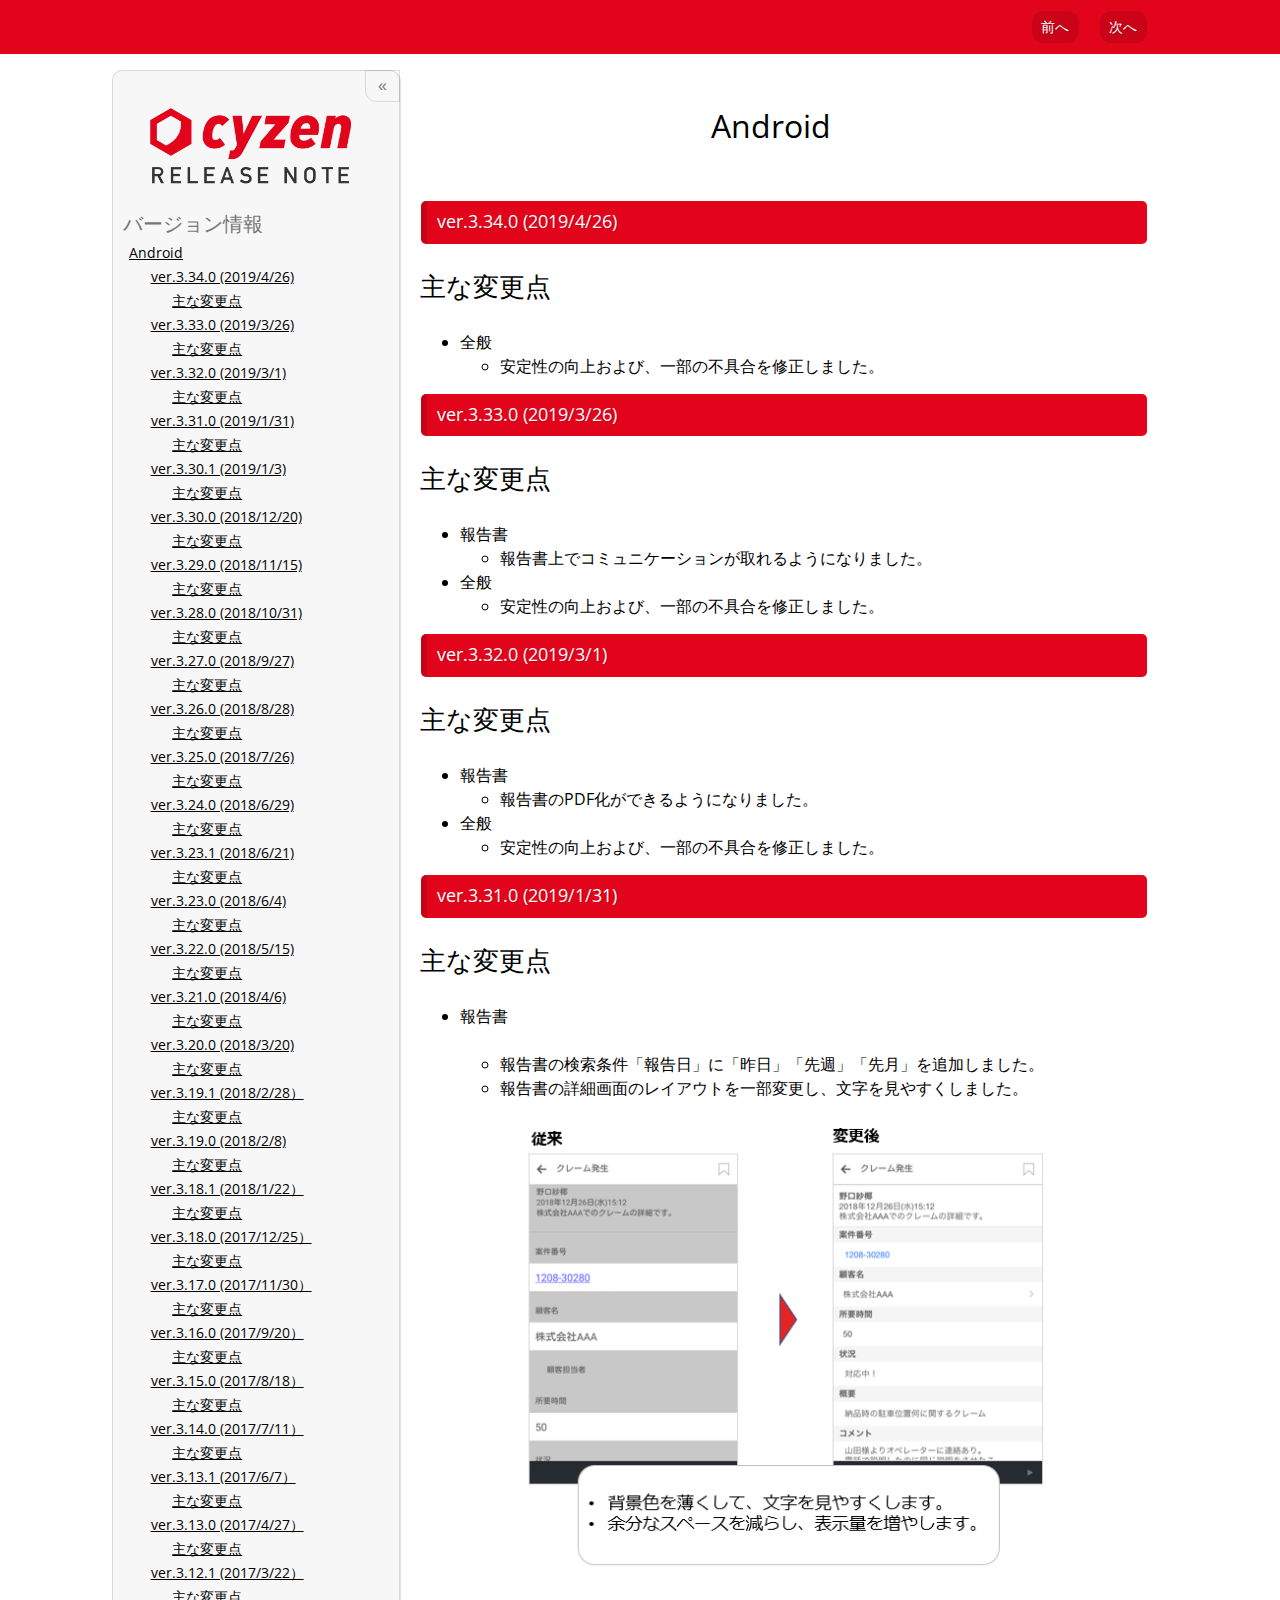
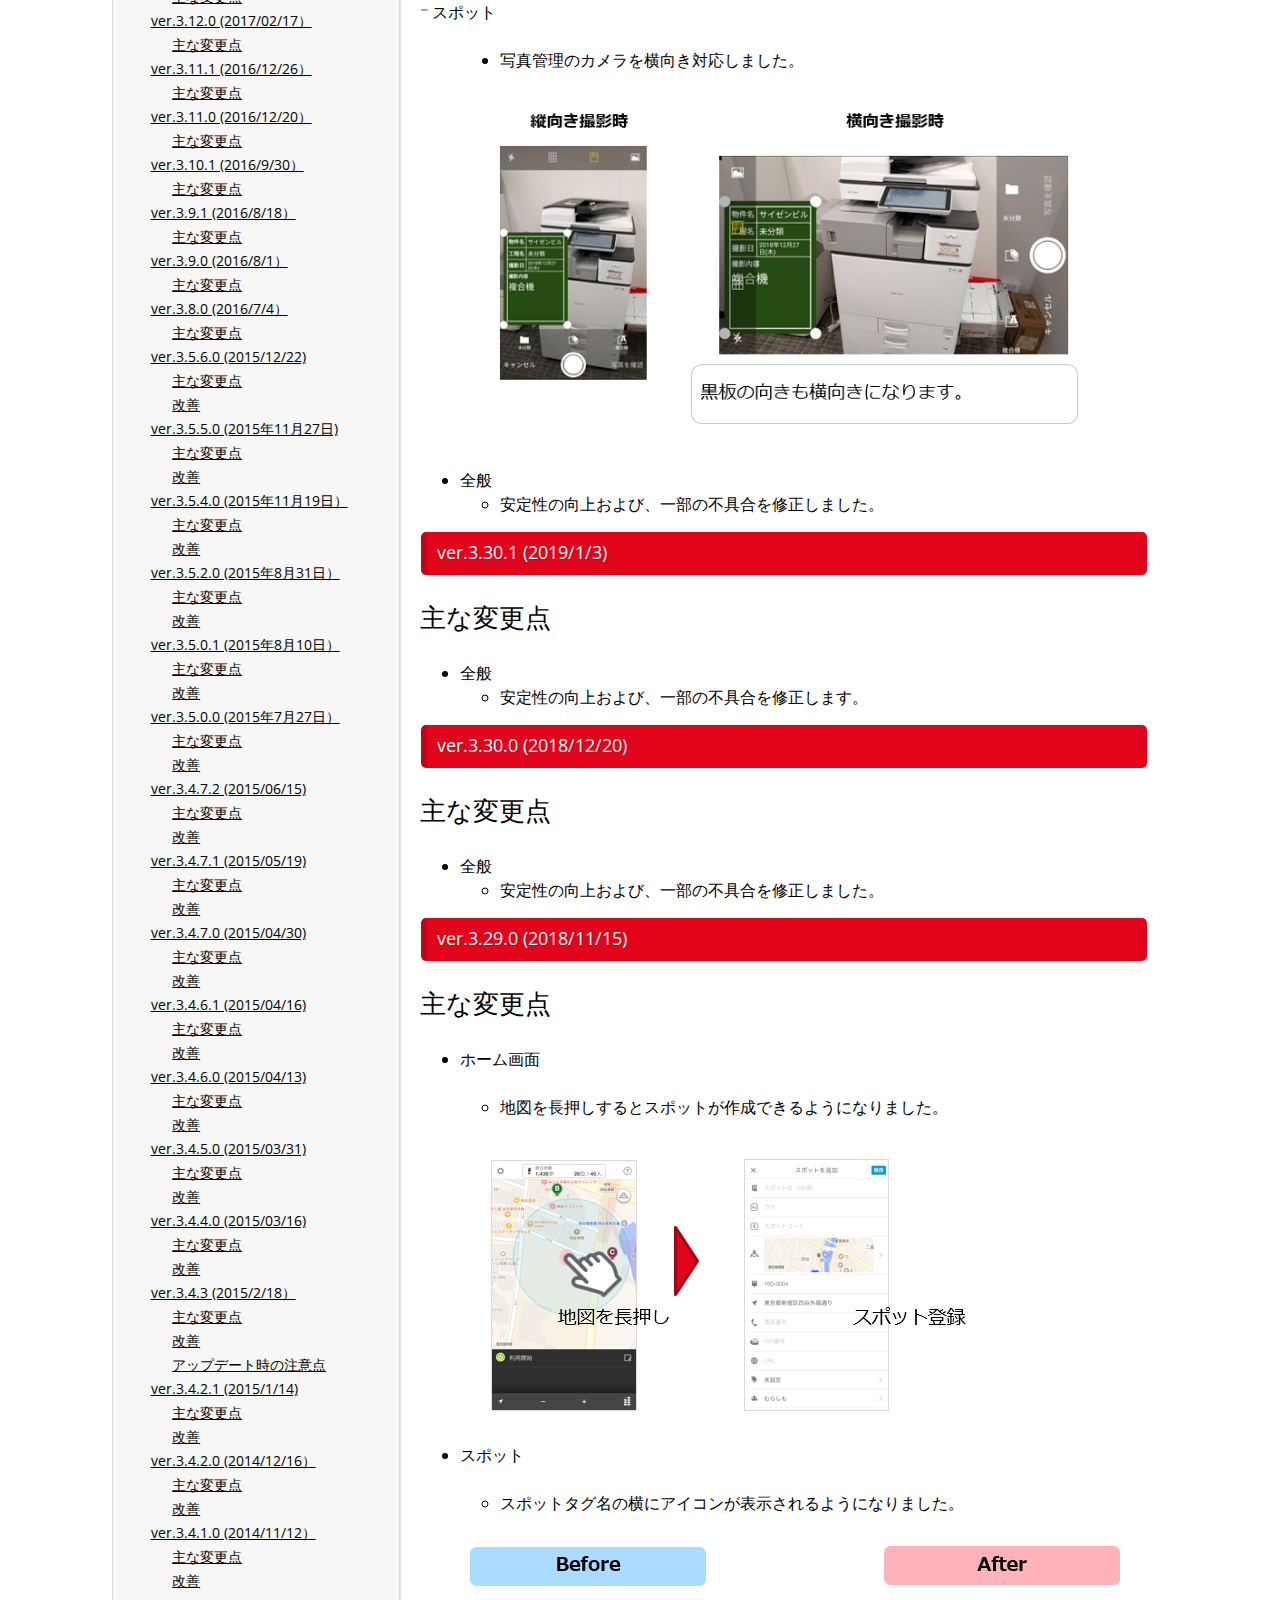
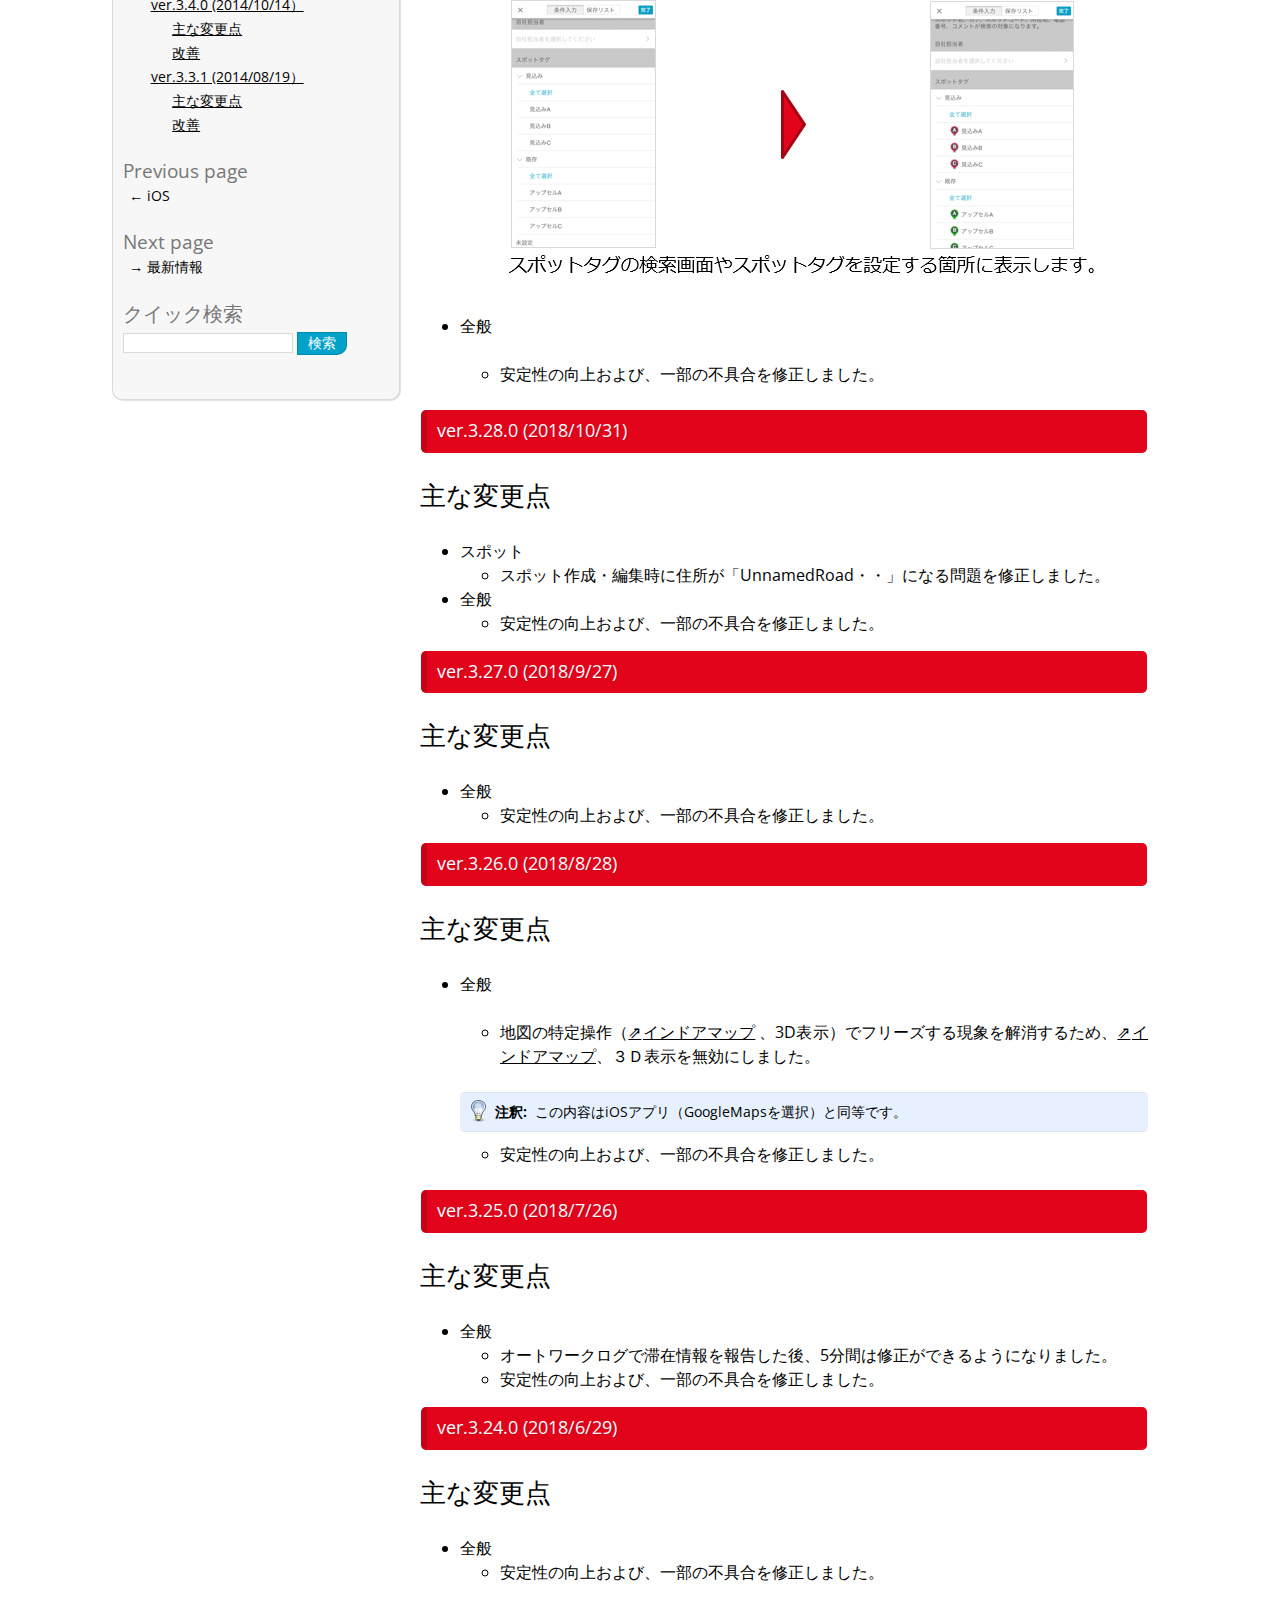
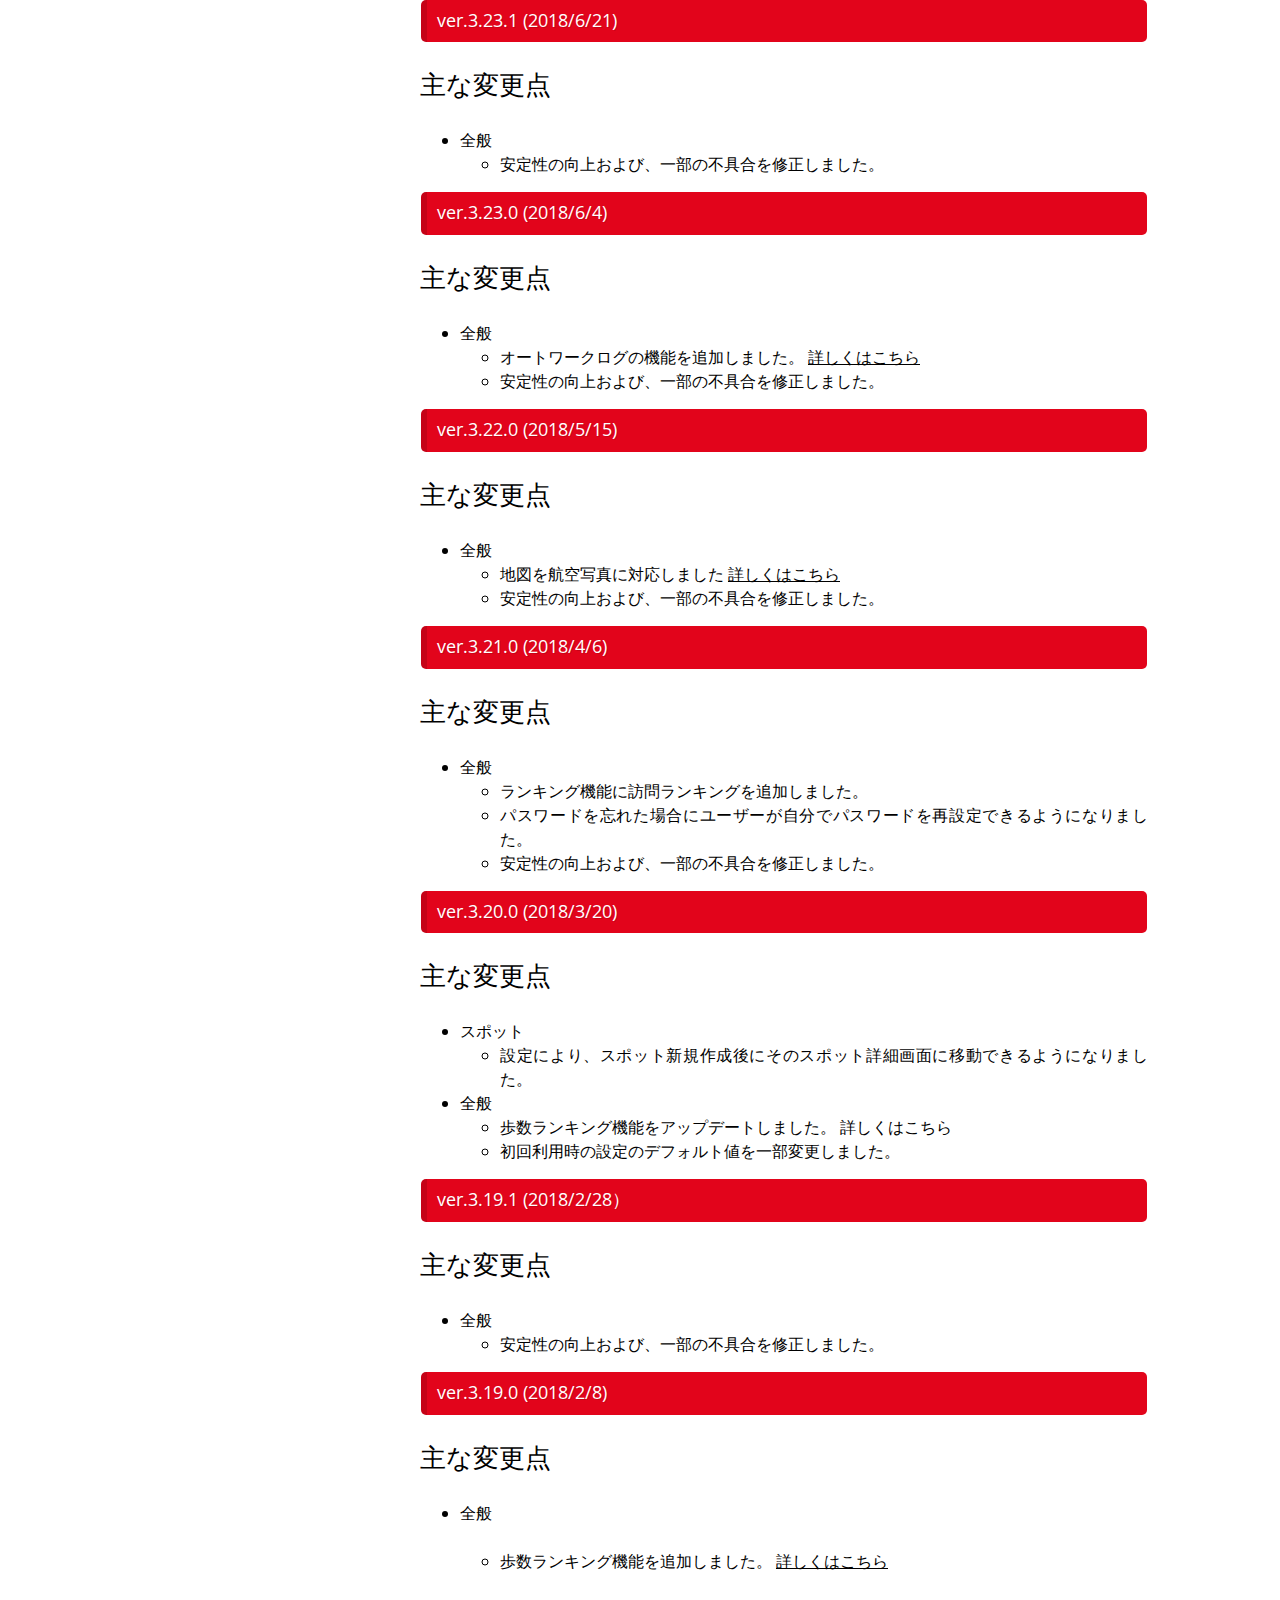
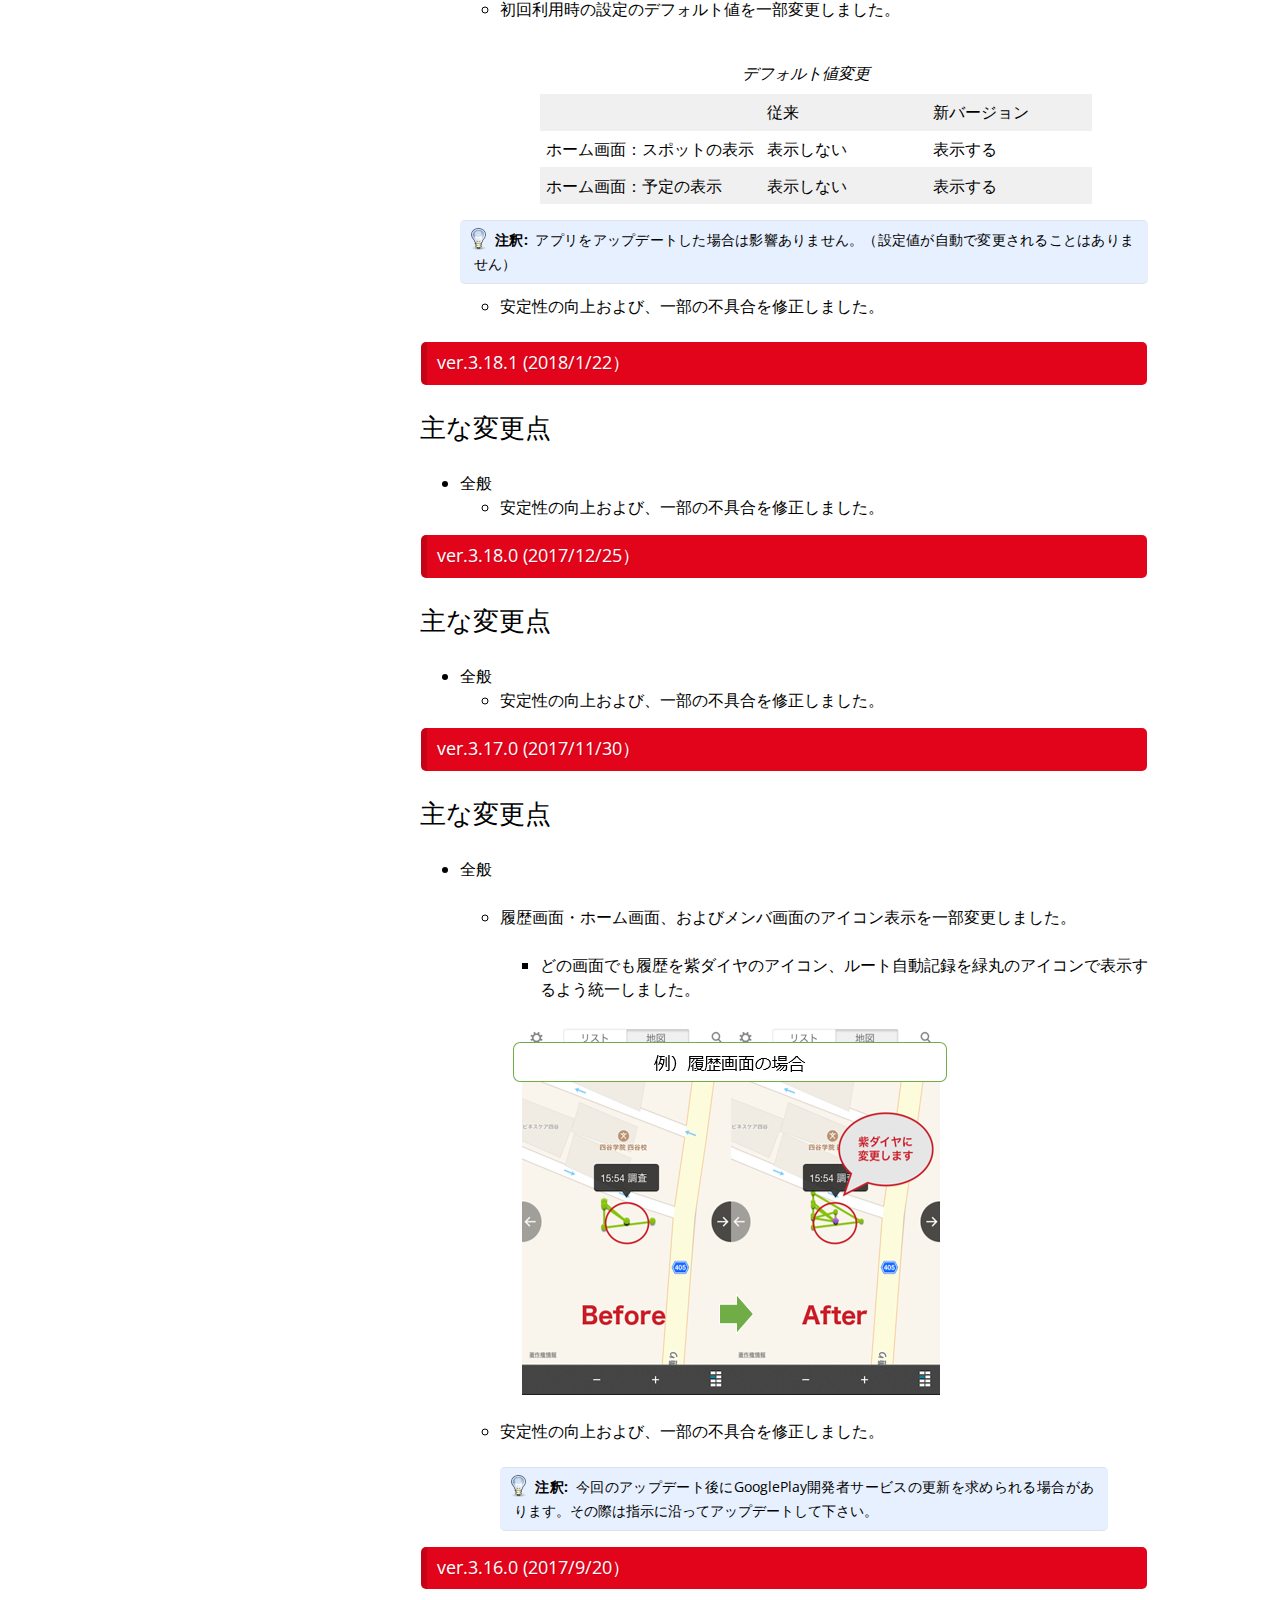
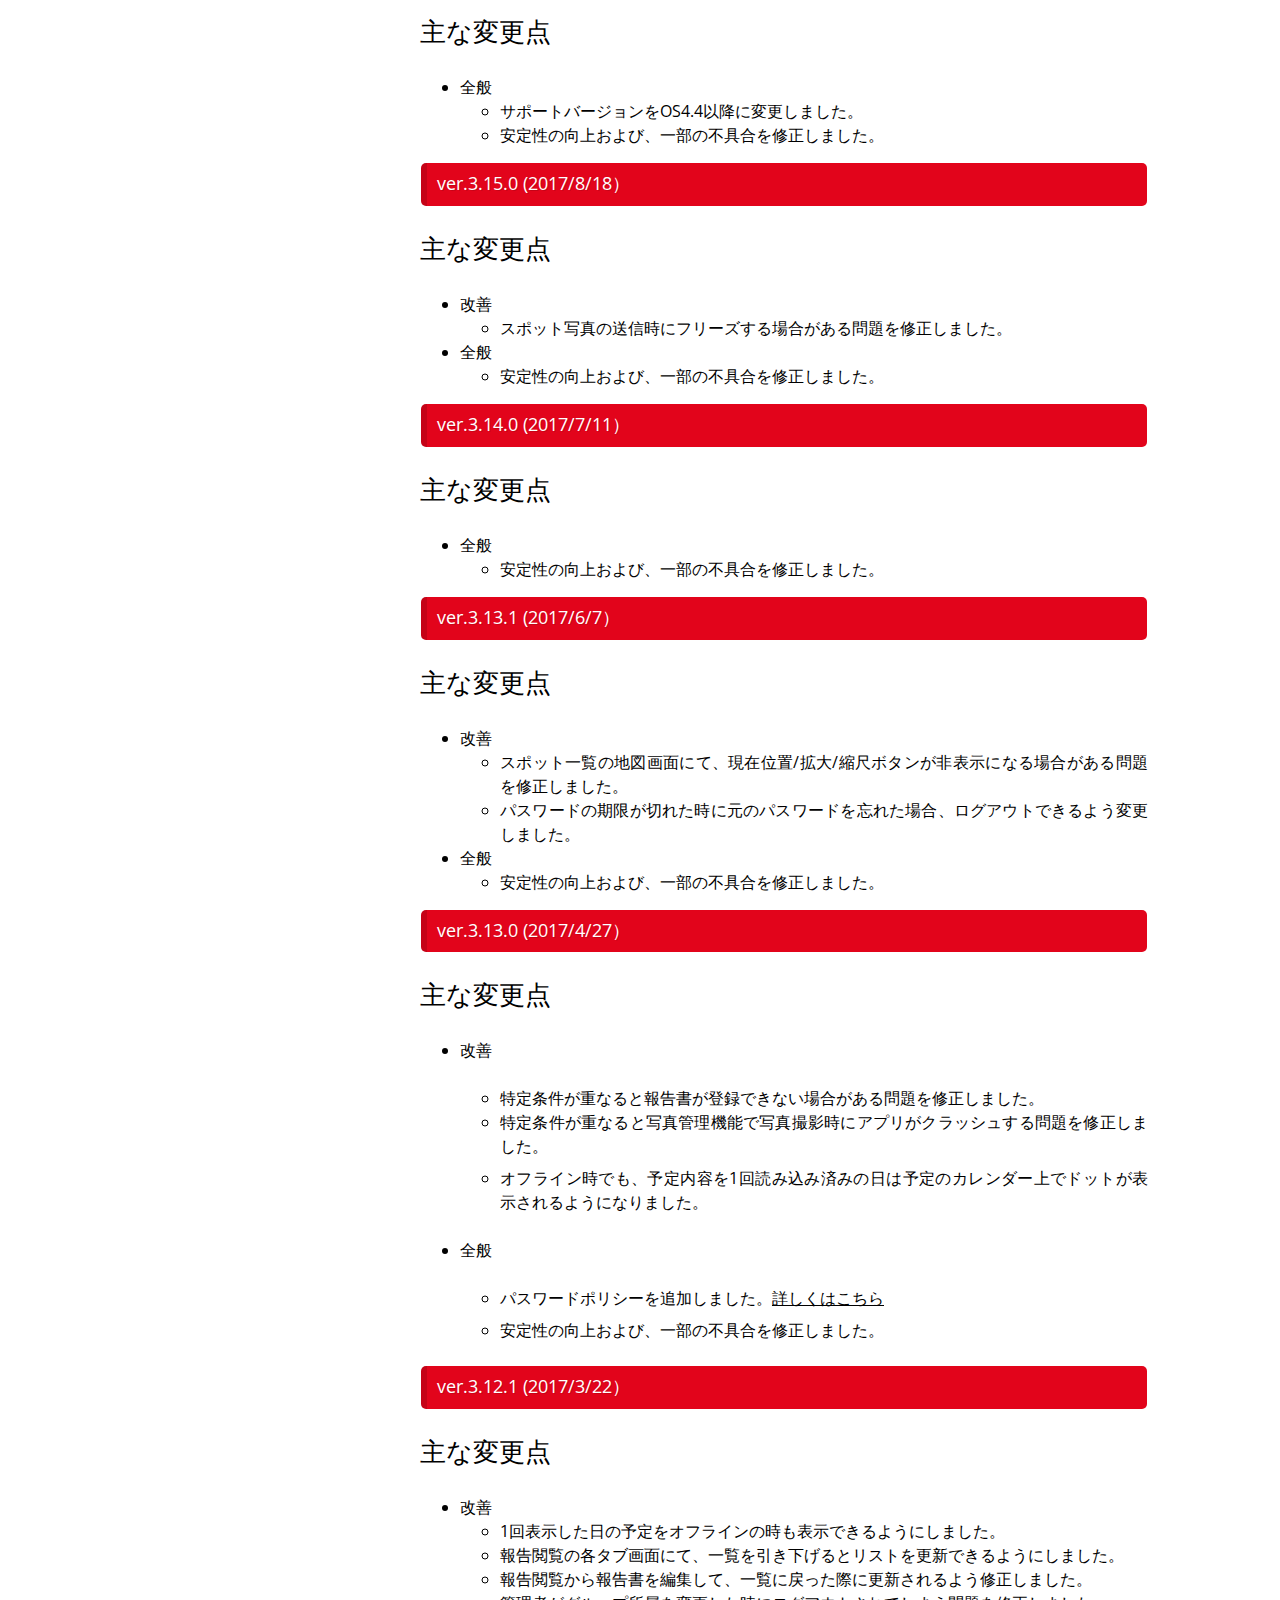
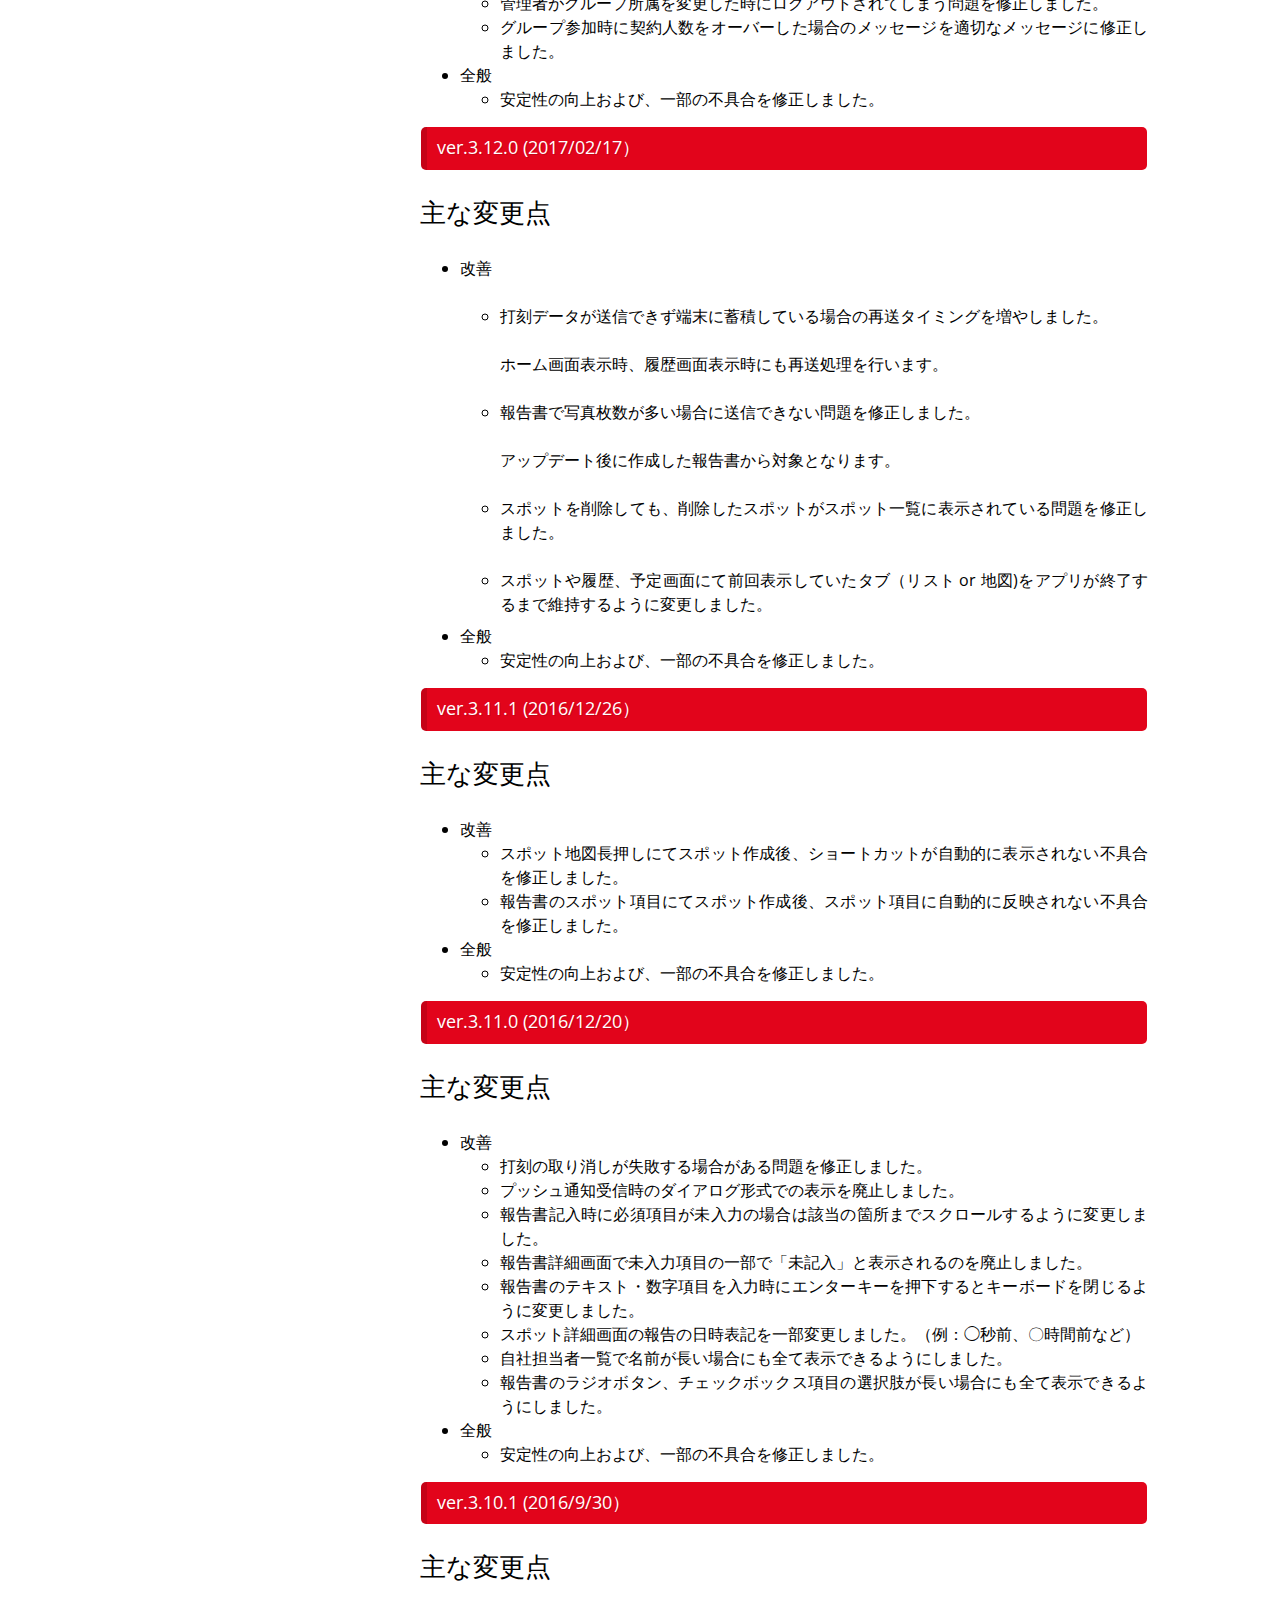
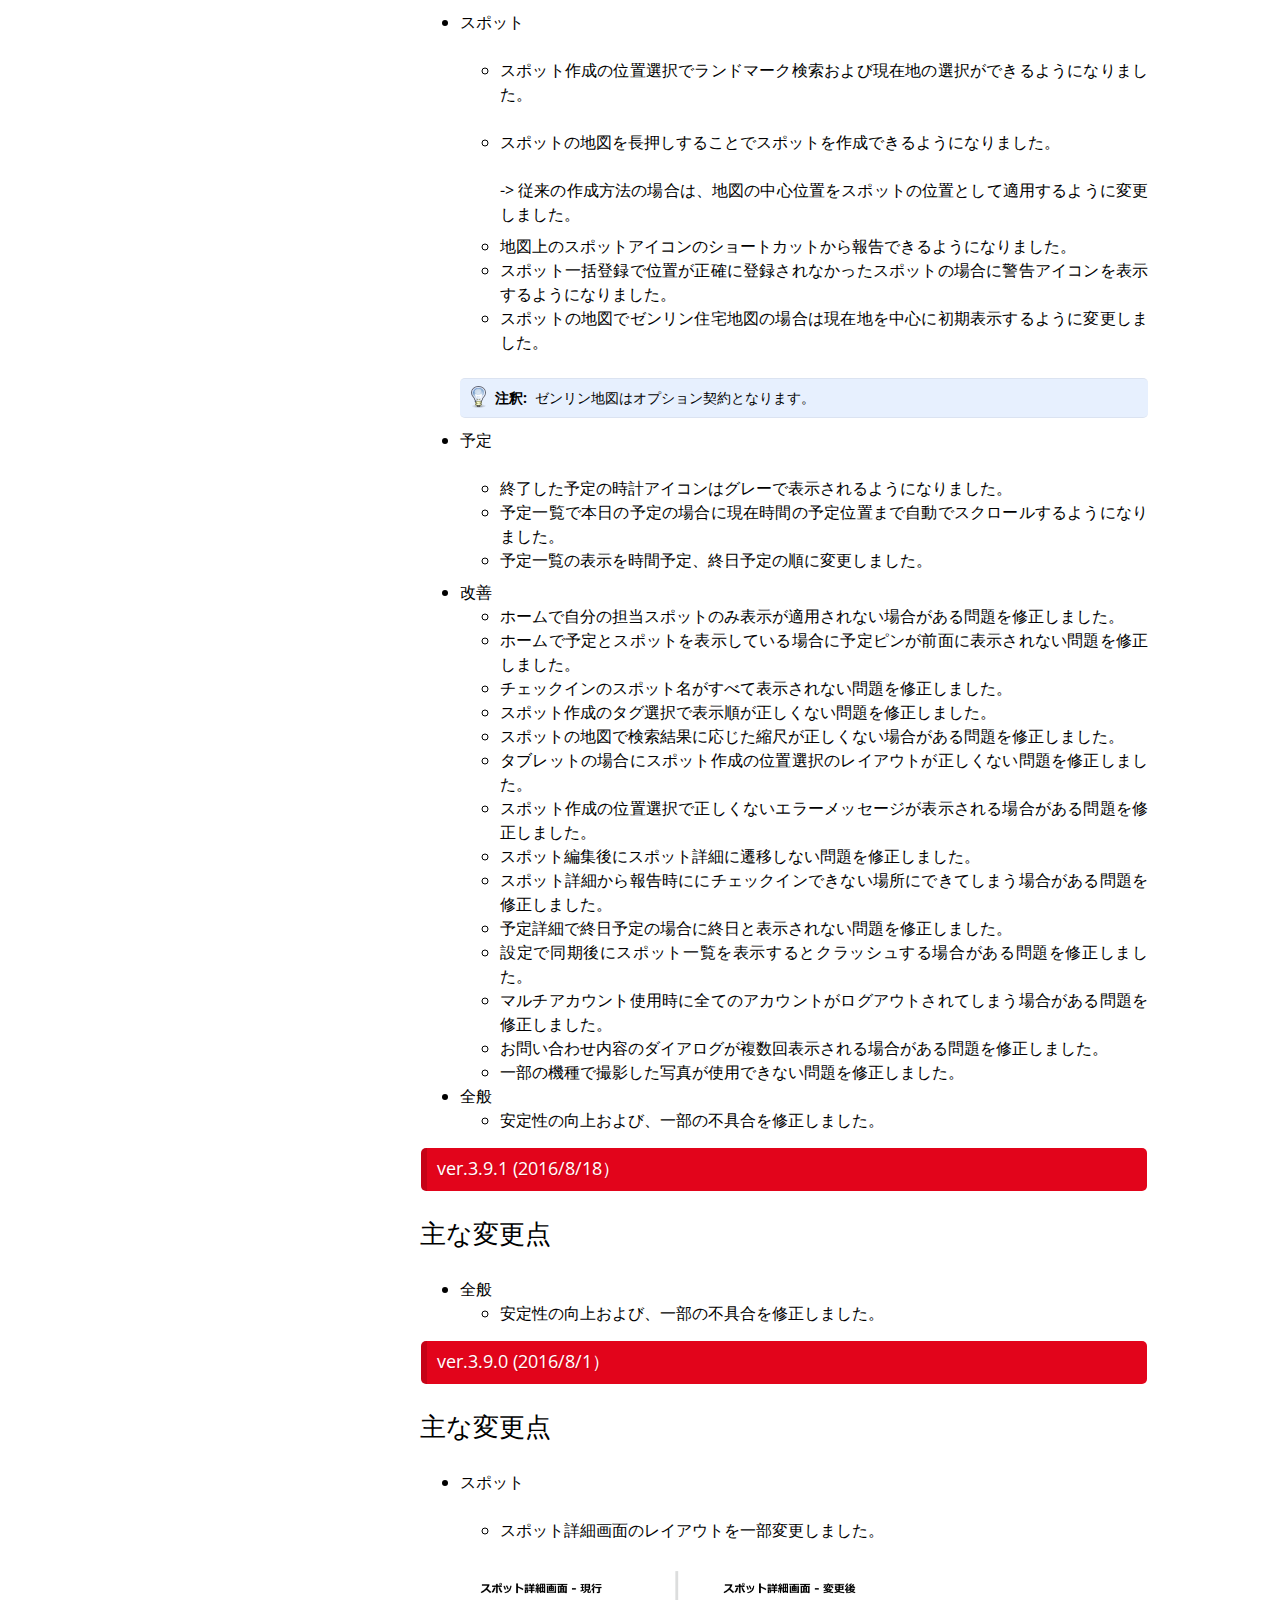
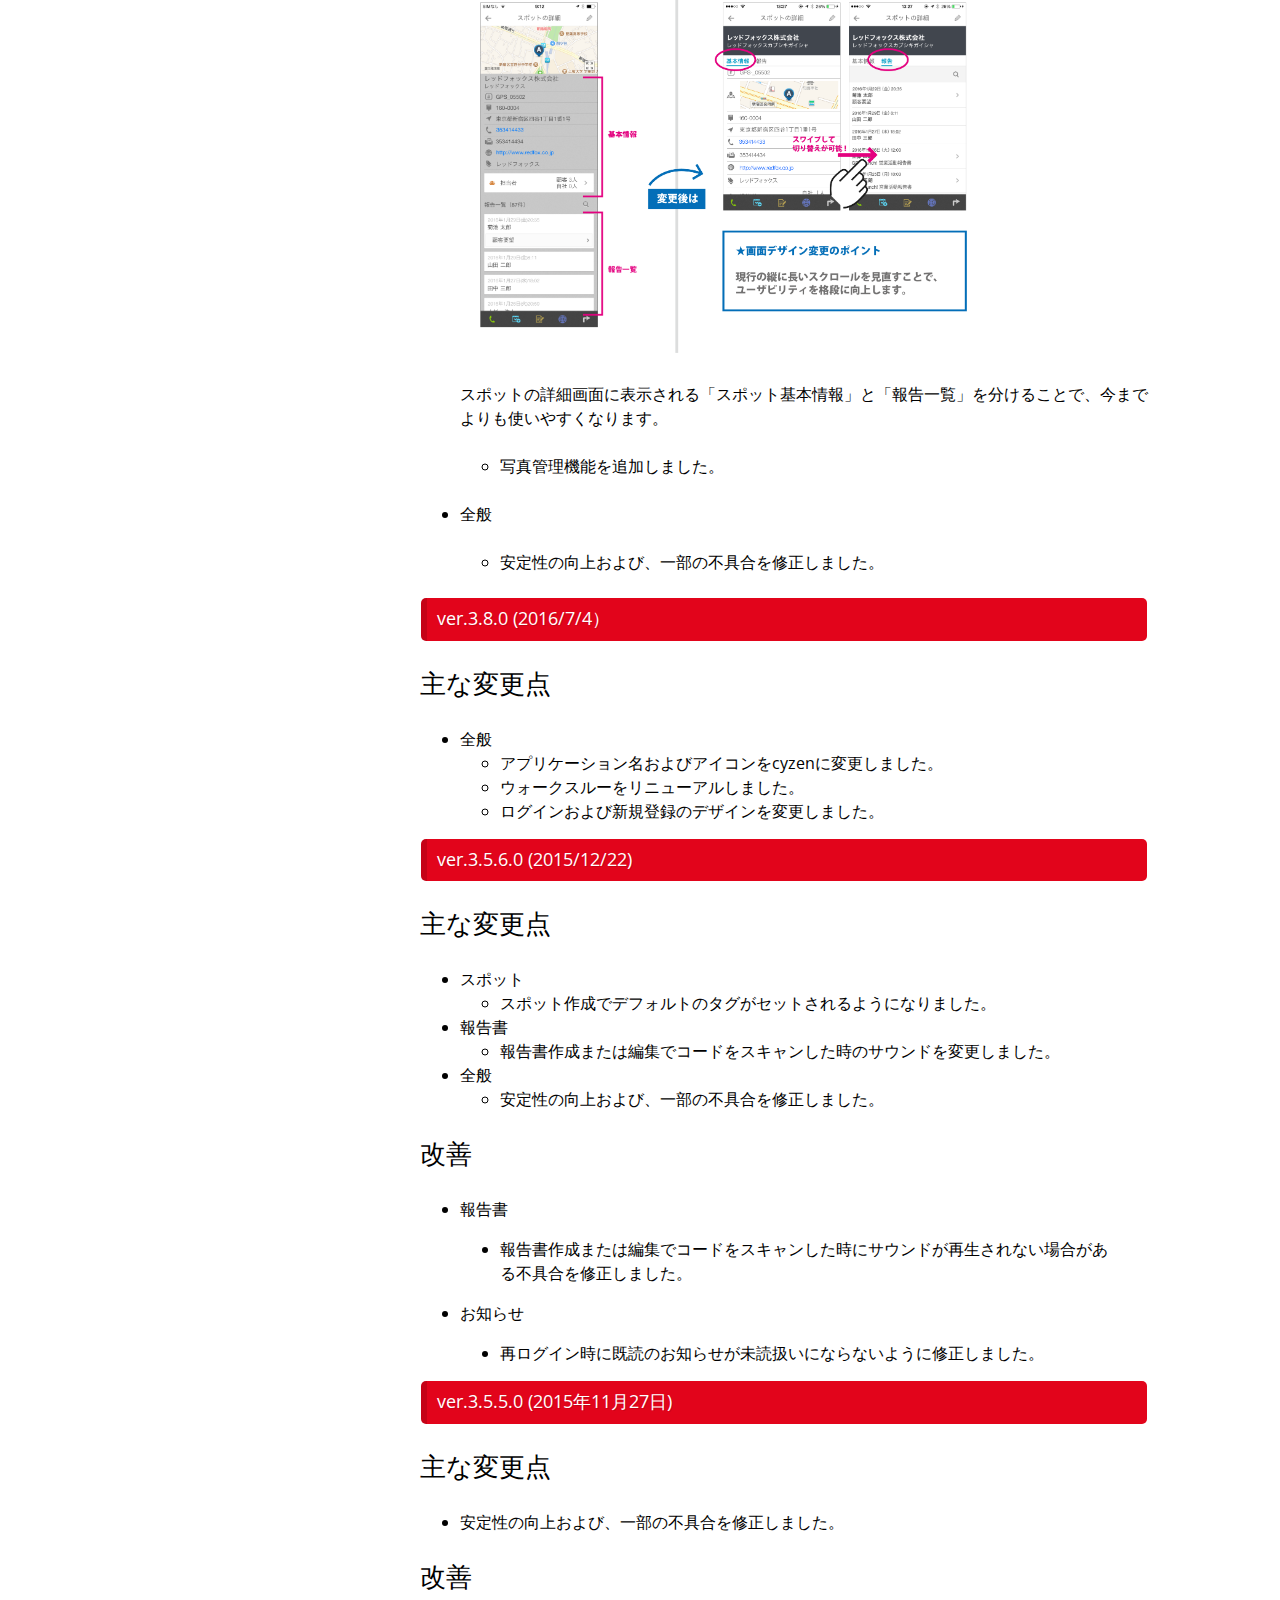
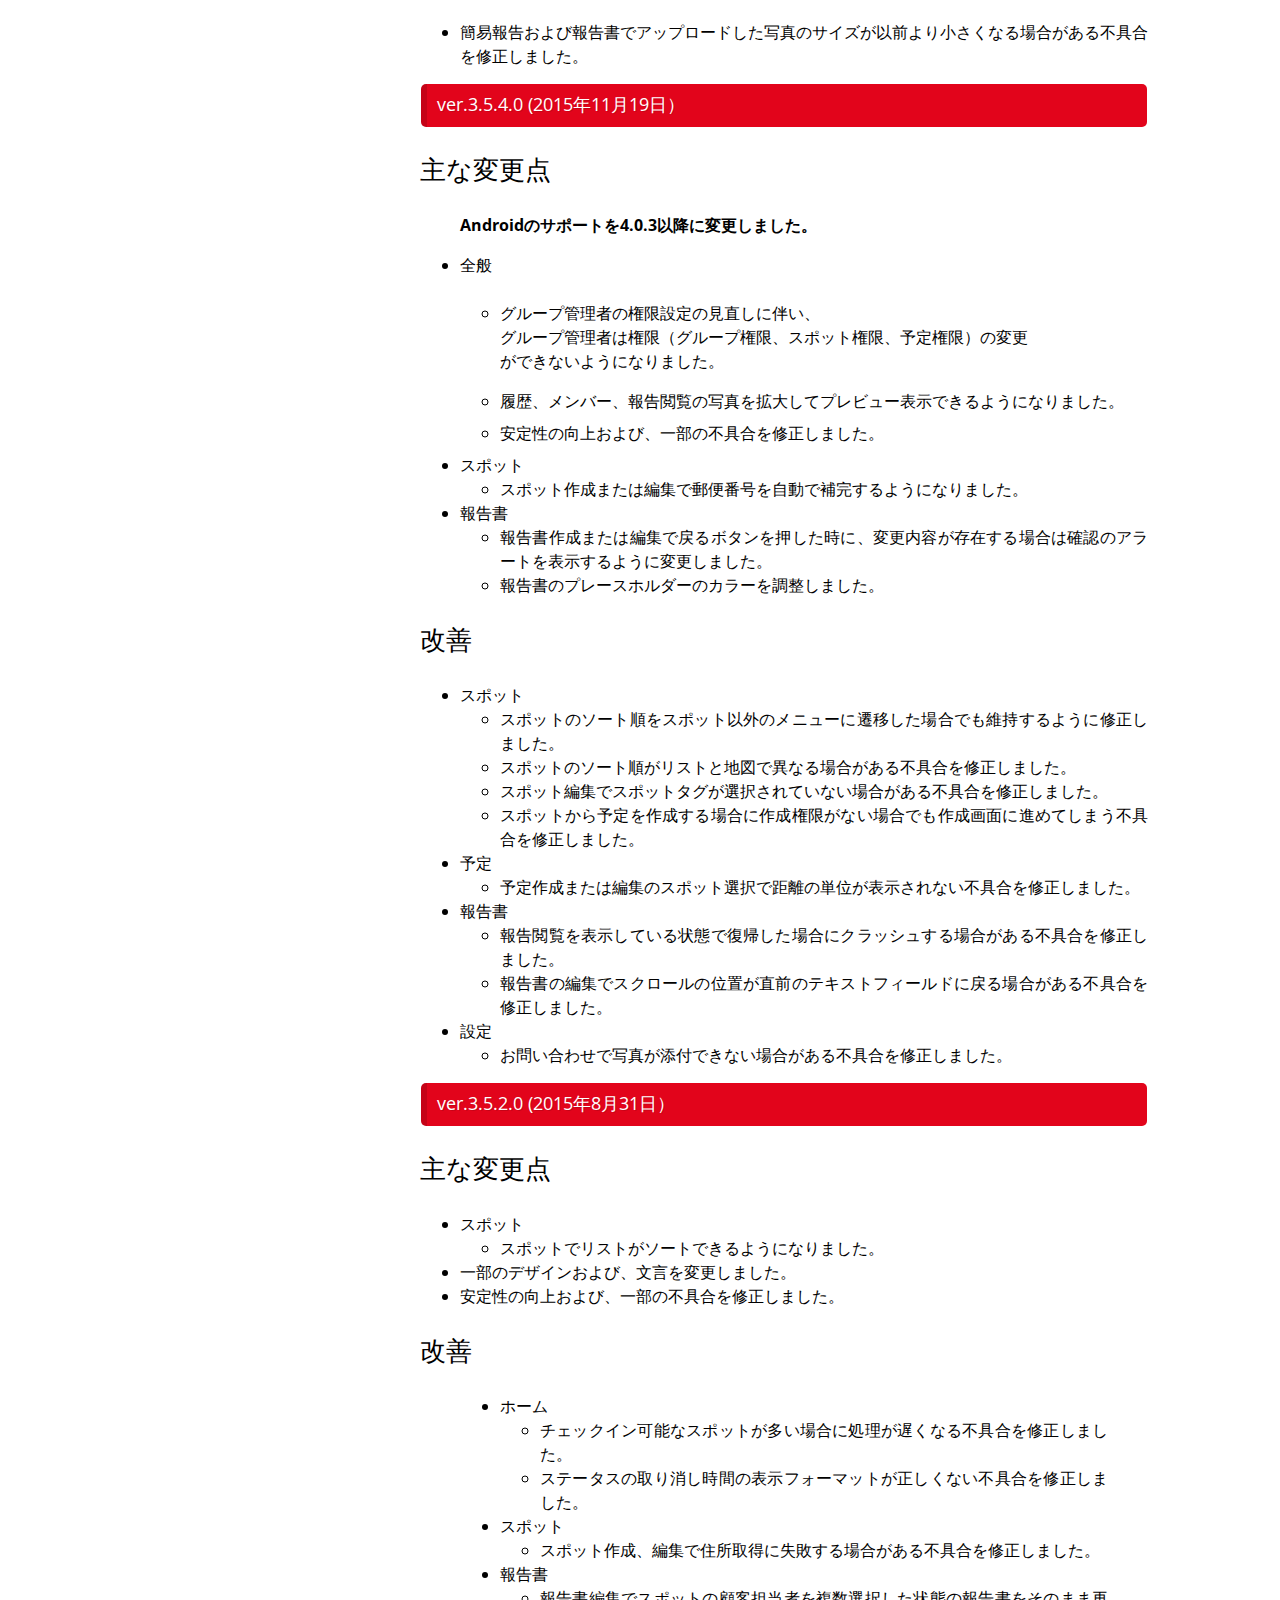
==== commit 2733370b: "Fixed contents" ====
--- a/android.html
+++ b/android.html
@@ -72,10 +72,22 @@
             
 <div class="section" id="android">
 <h1>Android<a class="headerlink" href="#android" title="このヘッドラインへのパーマリンク">¶</a></h1>
+<div class="section" id="ver-3-34-0-2019-4-26">
+<span id="ver-3-34-0"></span><h2>ver.3.34.0 (2019/4/26)<a class="headerlink" href="#ver-3-34-0-2019-4-26" title="このヘッドラインへのパーマリンク">¶</a></h2>
+<div class="section" id="id1">
+<h3>主な変更点<a class="headerlink" href="#id1" title="このヘッドラインへのパーマリンク">¶</a></h3>
+<ul class="simple">
+<li>全般<ul>
+<li>安定性の向上および、一部の不具合を修正しました。</li>
+</ul>
+</li>
+</ul>
+</div>
+</div>
 <div class="section" id="ver-3-33-0-2019-3-26">
 <span id="ver-3-33-0"></span><h2>ver.3.33.0 (2019/3/26)<a class="headerlink" href="#ver-3-33-0-2019-3-26" title="このヘッドラインへのパーマリンク">¶</a></h2>
-<div class="section" id="id1">
-<h3>主な変更点<a class="headerlink" href="#id1" title="このヘッドラインへのパーマリンク">¶</a></h3>
+<div class="section" id="id2">
+<h3>主な変更点<a class="headerlink" href="#id2" title="このヘッドラインへのパーマリンク">¶</a></h3>
 <ul class="simple">
 <li>報告書<ul>
 <li>報告書上でコミュニケーションが取れるようになりました。</li>
@@ -90,8 +102,8 @@
 </div>
 <div class="section" id="ver-3-32-0-2019-3-1">
 <span id="ver-3-32-0"></span><h2>ver.3.32.0 (2019/3/1)<a class="headerlink" href="#ver-3-32-0-2019-3-1" title="このヘッドラインへのパーマリンク">¶</a></h2>
-<div class="section" id="id2">
-<h3>主な変更点<a class="headerlink" href="#id2" title="このヘッドラインへのパーマリンク">¶</a></h3>
+<div class="section" id="id3">
+<h3>主な変更点<a class="headerlink" href="#id3" title="このヘッドラインへのパーマリンク">¶</a></h3>
 <ul class="simple">
 <li>報告書<ul>
 <li>報告書のPDF化ができるようになりました。</li>
@@ -106,8 +118,8 @@
 </div>
 <div class="section" id="ver-3-31-0-2019-1-31">
 <span id="ver-3-31-0"></span><h2>ver.3.31.0 (2019/1/31)<a class="headerlink" href="#ver-3-31-0-2019-1-31" title="このヘッドラインへのパーマリンク">¶</a></h2>
-<div class="section" id="id3">
-<h3>主な変更点<a class="headerlink" href="#id3" title="このヘッドラインへのパーマリンク">¶</a></h3>
+<div class="section" id="id4">
+<h3>主な変更点<a class="headerlink" href="#id4" title="このヘッドラインへのパーマリンク">¶</a></h3>
 <ul>
 <li><p class="first">報告書</p>
 <ul class="simple">
@@ -136,8 +148,8 @@
 </div>
 <div class="section" id="ver-3-30-1-2019-1-3">
 <span id="ver-3-30-1"></span><h2>ver.3.30.1 (2019/1/3)<a class="headerlink" href="#ver-3-30-1-2019-1-3" title="このヘッドラインへのパーマリンク">¶</a></h2>
-<div class="section" id="id4">
-<h3>主な変更点<a class="headerlink" href="#id4" title="このヘッドラインへのパーマリンク">¶</a></h3>
+<div class="section" id="id5">
+<h3>主な変更点<a class="headerlink" href="#id5" title="このヘッドラインへのパーマリンク">¶</a></h3>
 <ul class="simple">
 <li>全般<ul>
 <li>安定性の向上および、一部の不具合を修正します。</li>
@@ -148,8 +160,8 @@
 </div>
 <div class="section" id="ver-3-30-0-2018-12-20">
 <span id="ver-3-30-0"></span><h2>ver.3.30.0 (2018/12/20)<a class="headerlink" href="#ver-3-30-0-2018-12-20" title="このヘッドラインへのパーマリンク">¶</a></h2>
-<div class="section" id="id5">
-<h3>主な変更点<a class="headerlink" href="#id5" title="このヘッドラインへのパーマリンク">¶</a></h3>
+<div class="section" id="id6">
+<h3>主な変更点<a class="headerlink" href="#id6" title="このヘッドラインへのパーマリンク">¶</a></h3>
 <ul class="simple">
 <li>全般<ul>
 <li>安定性の向上および、一部の不具合を修正しました。</li>
@@ -160,8 +172,8 @@
 </div>
 <div class="section" id="ver-3-29-0-2018-11-15">
 <span id="ver-3-29-0"></span><h2>ver.3.29.0 (2018/11/15)<a class="headerlink" href="#ver-3-29-0-2018-11-15" title="このヘッドラインへのパーマリンク">¶</a></h2>
-<div class="section" id="id6">
-<h3>主な変更点<a class="headerlink" href="#id6" title="このヘッドラインへのパーマリンク">¶</a></h3>
+<div class="section" id="id7">
+<h3>主な変更点<a class="headerlink" href="#id7" title="このヘッドラインへのパーマリンク">¶</a></h3>
 <ul>
 <li><p class="first">ホーム画面</p>
 <ul class="simple">
@@ -185,8 +197,8 @@
 </div>
 <div class="section" id="ver-3-28-0-2018-10-31">
 <span id="ver-3-28-0"></span><h2>ver.3.28.0 (2018/10/31)<a class="headerlink" href="#ver-3-28-0-2018-10-31" title="このヘッドラインへのパーマリンク">¶</a></h2>
-<div class="section" id="id7">
-<h3>主な変更点<a class="headerlink" href="#id7" title="このヘッドラインへのパーマリンク">¶</a></h3>
+<div class="section" id="id8">
+<h3>主な変更点<a class="headerlink" href="#id8" title="このヘッドラインへのパーマリンク">¶</a></h3>
 <ul class="simple">
 <li>スポット<ul>
 <li>スポット作成・編集時に住所が「UnnamedRoad・・」になる問題を修正しました。</li>
@@ -201,8 +213,8 @@
 </div>
 <div class="section" id="ver-3-27-0-2018-9-27">
 <span id="ver-3-27-0"></span><h2>ver.3.27.0 (2018/9/27)<a class="headerlink" href="#ver-3-27-0-2018-9-27" title="このヘッドラインへのパーマリンク">¶</a></h2>
-<div class="section" id="id8">
-<h3>主な変更点<a class="headerlink" href="#id8" title="このヘッドラインへのパーマリンク">¶</a></h3>
+<div class="section" id="id9">
+<h3>主な変更点<a class="headerlink" href="#id9" title="このヘッドラインへのパーマリンク">¶</a></h3>
 <ul class="simple">
 <li>全般<ul>
 <li>安定性の向上および、一部の不具合を修正しました。</li>
@@ -213,8 +225,8 @@
 </div>
 <div class="section" id="ver-3-26-0-2018-8-28">
 <span id="ver-3-26-0"></span><h2>ver.3.26.0 (2018/8/28)<a class="headerlink" href="#ver-3-26-0-2018-8-28" title="このヘッドラインへのパーマリンク">¶</a></h2>
-<div class="section" id="id9">
-<h3>主な変更点<a class="headerlink" href="#id9" title="このヘッドラインへのパーマリンク">¶</a></h3>
+<div class="section" id="id10">
+<h3>主な変更点<a class="headerlink" href="#id10" title="このヘッドラインへのパーマリンク">¶</a></h3>
 <ul>
 <li><p class="first">全般</p>
 <ul class="simple">
@@ -233,8 +245,8 @@
 </div>
 <div class="section" id="ver-3-25-0-2018-7-26">
 <span id="ver-3-25-0"></span><h2>ver.3.25.0 (2018/7/26)<a class="headerlink" href="#ver-3-25-0-2018-7-26" title="このヘッドラインへのパーマリンク">¶</a></h2>
-<div class="section" id="id12">
-<h3>主な変更点<a class="headerlink" href="#id12" title="このヘッドラインへのパーマリンク">¶</a></h3>
+<div class="section" id="id13">
+<h3>主な変更点<a class="headerlink" href="#id13" title="このヘッドラインへのパーマリンク">¶</a></h3>
 <ul class="simple">
 <li>全般<ul>
 <li>オートワークログで滞在情報を報告した後、5分間は修正ができるようになりました。</li>
@@ -246,8 +258,8 @@
 </div>
 <div class="section" id="ver-3-24-0-2018-6-29">
 <span id="ver-3-24-0"></span><h2>ver.3.24.0 (2018/6/29)<a class="headerlink" href="#ver-3-24-0-2018-6-29" title="このヘッドラインへのパーマリンク">¶</a></h2>
-<div class="section" id="id13">
-<h3>主な変更点<a class="headerlink" href="#id13" title="このヘッドラインへのパーマリンク">¶</a></h3>
+<div class="section" id="id14">
+<h3>主な変更点<a class="headerlink" href="#id14" title="このヘッドラインへのパーマリンク">¶</a></h3>
 <ul class="simple">
 <li>全般<ul>
 <li>安定性の向上および、一部の不具合を修正しました。</li>
@@ -258,8 +270,8 @@
 </div>
 <div class="section" id="ver-3-23-1-2018-6-21">
 <span id="ver-3-23-1"></span><h2>ver.3.23.1 (2018/6/21)<a class="headerlink" href="#ver-3-23-1-2018-6-21" title="このヘッドラインへのパーマリンク">¶</a></h2>
-<div class="section" id="id14">
-<h3>主な変更点<a class="headerlink" href="#id14" title="このヘッドラインへのパーマリンク">¶</a></h3>
+<div class="section" id="id15">
+<h3>主な変更点<a class="headerlink" href="#id15" title="このヘッドラインへのパーマリンク">¶</a></h3>
 <ul class="simple">
 <li>全般<ul>
 <li>安定性の向上および、一部の不具合を修正しました。</li>
@@ -270,8 +282,8 @@
 </div>
 <div class="section" id="ver-3-23-0-2018-6-4">
 <span id="ver-3-23-0"></span><h2>ver.3.23.0 (2018/6/4)<a class="headerlink" href="#ver-3-23-0-2018-6-4" title="このヘッドラインへのパーマリンク">¶</a></h2>
-<div class="section" id="id15">
-<h3>主な変更点<a class="headerlink" href="#id15" title="このヘッドラインへのパーマリンク">¶</a></h3>
+<div class="section" id="id16">
+<h3>主な変更点<a class="headerlink" href="#id16" title="このヘッドラインへのパーマリンク">¶</a></h3>
 <ul class="simple">
 <li>全般<ul>
 <li>オートワークログの機能を追加しました。 <a class="reference internal" href="newFeature.html#autowork-log"><span class="std std-ref">詳しくはこちら</span></a></li>
@@ -283,8 +295,8 @@
 </div>
 <div class="section" id="ver-3-22-0-2018-5-15">
 <span id="ver-3-22-0"></span><h2>ver.3.22.0 (2018/5/15)<a class="headerlink" href="#ver-3-22-0-2018-5-15" title="このヘッドラインへのパーマリンク">¶</a></h2>
-<div class="section" id="id16">
-<h3>主な変更点<a class="headerlink" href="#id16" title="このヘッドラインへのパーマリンク">¶</a></h3>
+<div class="section" id="id17">
+<h3>主な変更点<a class="headerlink" href="#id17" title="このヘッドラインへのパーマリンク">¶</a></h3>
 <ul class="simple">
 <li>全般<ul>
 <li>地図を航空写真に対応しました  <a class="reference internal" href="newFeature.html#mapchanges201805"><span class="std std-ref">詳しくはこちら</span></a></li>
@@ -296,8 +308,8 @@
 </div>
 <div class="section" id="ver-3-21-0-2018-4-6">
 <span id="ver-3-21-0"></span><h2>ver.3.21.0 (2018/4/6)<a class="headerlink" href="#ver-3-21-0-2018-4-6" title="このヘッドラインへのパーマリンク">¶</a></h2>
-<div class="section" id="id17">
-<h3>主な変更点<a class="headerlink" href="#id17" title="このヘッドラインへのパーマリンク">¶</a></h3>
+<div class="section" id="id18">
+<h3>主な変更点<a class="headerlink" href="#id18" title="このヘッドラインへのパーマリンク">¶</a></h3>
 <ul class="simple">
 <li>全般<ul>
 <li>ランキング機能に訪問ランキングを追加しました。</li>
@@ -310,8 +322,8 @@
 </div>
 <div class="section" id="ver-3-20-0-2018-3-20">
 <span id="ver-3-20-0"></span><h2>ver.3.20.0 (2018/3/20)<a class="headerlink" href="#ver-3-20-0-2018-3-20" title="このヘッドラインへのパーマリンク">¶</a></h2>
-<div class="section" id="id18">
-<h3>主な変更点<a class="headerlink" href="#id18" title="このヘッドラインへのパーマリンク">¶</a></h3>
+<div class="section" id="id19">
+<h3>主な変更点<a class="headerlink" href="#id19" title="このヘッドラインへのパーマリンク">¶</a></h3>
 <ul class="simple">
 <li>スポット<ul>
 <li>設定により、スポット新規作成後にそのスポット詳細画面に移動できるようになりました。</li>
@@ -327,8 +339,8 @@
 </div>
 <div class="section" id="ver-3-19-1-2018-2-28">
 <span id="ver-3-19-1"></span><h2>ver.3.19.1 (2018/2/28）<a class="headerlink" href="#ver-3-19-1-2018-2-28" title="このヘッドラインへのパーマリンク">¶</a></h2>
-<div class="section" id="id19">
-<h3>主な変更点<a class="headerlink" href="#id19" title="このヘッドラインへのパーマリンク">¶</a></h3>
+<div class="section" id="id20">
+<h3>主な変更点<a class="headerlink" href="#id20" title="このヘッドラインへのパーマリンク">¶</a></h3>
 <ul class="simple">
 <li>全般<ul>
 <li>安定性の向上および、一部の不具合を修正しました。</li>
@@ -339,8 +351,8 @@
 </div>
 <div class="section" id="ver-3-19-0-2018-2-8">
 <span id="ver-3-19-0"></span><h2>ver.3.19.0 (2018/2/8)<a class="headerlink" href="#ver-3-19-0-2018-2-8" title="このヘッドラインへのパーマリンク">¶</a></h2>
-<div class="section" id="id20">
-<h3>主な変更点<a class="headerlink" href="#id20" title="このヘッドラインへのパーマリンク">¶</a></h3>
+<div class="section" id="id21">
+<h3>主な変更点<a class="headerlink" href="#id21" title="このヘッドラインへのパーマリンク">¶</a></h3>
 <ul>
 <li><p class="first">全般</p>
 <ul>
@@ -348,8 +360,8 @@
 </li>
 <li><p class="first">初回利用時の設定のデフォルト値を一部変更しました。</p>
 <blockquote>
-<div><table border="1" class="colwidths-given center-align docutils" id="id76">
-<caption><span class="caption-text">デフォルト値変更</span><a class="headerlink" href="#id76" title="このテーブルへのパーマリンク">¶</a></caption>
+<div><table border="1" class="colwidths-given center-align docutils" id="id77">
+<caption><span class="caption-text">デフォルト値変更</span><a class="headerlink" href="#id77" title="このテーブルへのパーマリンク">¶</a></caption>
 <colgroup>
 <col width="40%" />
 <col width="30%" />
@@ -386,8 +398,8 @@
 </div>
 <div class="section" id="ver-3-18-1-2018-1-22">
 <span id="ver-3-18-1"></span><h2>ver.3.18.1 (2018/1/22）<a class="headerlink" href="#ver-3-18-1-2018-1-22" title="このヘッドラインへのパーマリンク">¶</a></h2>
-<div class="section" id="id21">
-<h3>主な変更点<a class="headerlink" href="#id21" title="このヘッドラインへのパーマリンク">¶</a></h3>
+<div class="section" id="id22">
+<h3>主な変更点<a class="headerlink" href="#id22" title="このヘッドラインへのパーマリンク">¶</a></h3>
 <ul class="simple">
 <li>全般<ul>
 <li>安定性の向上および、一部の不具合を修正しました。</li>
@@ -398,8 +410,8 @@
 </div>
 <div class="section" id="ver-3-18-0-2017-12-25">
 <span id="ver-3-18-0"></span><h2>ver.3.18.0 (2017/12/25）<a class="headerlink" href="#ver-3-18-0-2017-12-25" title="このヘッドラインへのパーマリンク">¶</a></h2>
-<div class="section" id="id22">
-<h3>主な変更点<a class="headerlink" href="#id22" title="このヘッドラインへのパーマリンク">¶</a></h3>
+<div class="section" id="id23">
+<h3>主な変更点<a class="headerlink" href="#id23" title="このヘッドラインへのパーマリンク">¶</a></h3>
 <ul class="simple">
 <li>全般<ul>
 <li>安定性の向上および、一部の不具合を修正しました。</li>
@@ -410,8 +422,8 @@
 </div>
 <div class="section" id="ver-3-17-0-2017-11-30">
 <span id="ver-3-17-0"></span><h2>ver.3.17.0 (2017/11/30）<a class="headerlink" href="#ver-3-17-0-2017-11-30" title="このヘッドラインへのパーマリンク">¶</a></h2>
-<div class="section" id="id23">
-<h3>主な変更点<a class="headerlink" href="#id23" title="このヘッドラインへのパーマリンク">¶</a></h3>
+<div class="section" id="id24">
+<h3>主な変更点<a class="headerlink" href="#id24" title="このヘッドラインへのパーマリンク">¶</a></h3>
 <ul>
 <li><p class="first">全般</p>
 <ul>
@@ -436,8 +448,8 @@
 </div>
 <div class="section" id="ver-3-16-0-2017-9-20">
 <span id="ver-3-16-0"></span><h2>ver.3.16.0 (2017/9/20）<a class="headerlink" href="#ver-3-16-0-2017-9-20" title="このヘッドラインへのパーマリンク">¶</a></h2>
-<div class="section" id="id24">
-<h3>主な変更点<a class="headerlink" href="#id24" title="このヘッドラインへのパーマリンク">¶</a></h3>
+<div class="section" id="id25">
+<h3>主な変更点<a class="headerlink" href="#id25" title="このヘッドラインへのパーマリンク">¶</a></h3>
 <ul class="simple">
 <li>全般<ul>
 <li>サポートバージョンをOS4.4以降に変更しました。</li>
@@ -449,8 +461,8 @@
 </div>
 <div class="section" id="ver-3-15-0-2017-8-18">
 <span id="ver-3-15-0"></span><h2>ver.3.15.0 (2017/8/18）<a class="headerlink" href="#ver-3-15-0-2017-8-18" title="このヘッドラインへのパーマリンク">¶</a></h2>
-<div class="section" id="id25">
-<h3>主な変更点<a class="headerlink" href="#id25" title="このヘッドラインへのパーマリンク">¶</a></h3>
+<div class="section" id="id26">
+<h3>主な変更点<a class="headerlink" href="#id26" title="このヘッドラインへのパーマリンク">¶</a></h3>
 <ul class="simple">
 <li>改善<ul>
 <li>スポット写真の送信時にフリーズする場合がある問題を修正しました。</li>
@@ -465,8 +477,8 @@
 </div>
 <div class="section" id="ver-3-14-0-2017-7-11">
 <span id="ver-3-14-0"></span><h2>ver.3.14.0 (2017/7/11）<a class="headerlink" href="#ver-3-14-0-2017-7-11" title="このヘッドラインへのパーマリンク">¶</a></h2>
-<div class="section" id="id26">
-<h3>主な変更点<a class="headerlink" href="#id26" title="このヘッドラインへのパーマリンク">¶</a></h3>
+<div class="section" id="id27">
+<h3>主な変更点<a class="headerlink" href="#id27" title="このヘッドラインへのパーマリンク">¶</a></h3>
 <ul class="simple">
 <li>全般<ul>
 <li>安定性の向上および、一部の不具合を修正しました。</li>
@@ -477,8 +489,8 @@
 </div>
 <div class="section" id="ver-3-13-1-2017-6-7">
 <span id="ver-3-13-1"></span><h2>ver.3.13.1 (2017/6/7）<a class="headerlink" href="#ver-3-13-1-2017-6-7" title="このヘッドラインへのパーマリンク">¶</a></h2>
-<div class="section" id="id27">
-<h3>主な変更点<a class="headerlink" href="#id27" title="このヘッドラインへのパーマリンク">¶</a></h3>
+<div class="section" id="id28">
+<h3>主な変更点<a class="headerlink" href="#id28" title="このヘッドラインへのパーマリンク">¶</a></h3>
 <ul class="simple">
 <li>改善<ul>
 <li>スポット一覧の地図画面にて、現在位置/拡大/縮尺ボタンが非表示になる場合がある問題を修正しました。</li>
@@ -494,8 +506,8 @@
 </div>
 <div class="section" id="ver-3-13-0-2017-4-27">
 <span id="ver-3-13-0"></span><h2>ver.3.13.0 (2017/4/27）<a class="headerlink" href="#ver-3-13-0-2017-4-27" title="このヘッドラインへのパーマリンク">¶</a></h2>
-<div class="section" id="id28">
-<h3>主な変更点<a class="headerlink" href="#id28" title="このヘッドラインへのパーマリンク">¶</a></h3>
+<div class="section" id="id29">
+<h3>主な変更点<a class="headerlink" href="#id29" title="このヘッドラインへのパーマリンク">¶</a></h3>
 <ul>
 <li><p class="first">改善</p>
 <ul class="simple">
@@ -519,8 +531,8 @@
 </div>
 <div class="section" id="ver-3-12-1-2017-3-22">
 <span id="ver-3-12-1"></span><h2>ver.3.12.1 (2017/3/22）<a class="headerlink" href="#ver-3-12-1-2017-3-22" title="このヘッドラインへのパーマリンク">¶</a></h2>
-<div class="section" id="id29">
-<h3>主な変更点<a class="headerlink" href="#id29" title="このヘッドラインへのパーマリンク">¶</a></h3>
+<div class="section" id="id30">
+<h3>主な変更点<a class="headerlink" href="#id30" title="このヘッドラインへのパーマリンク">¶</a></h3>
 <ul class="simple">
 <li>改善<ul>
 <li>1回表示した日の予定をオフラインの時も表示できるようにしました。</li>
@@ -539,8 +551,8 @@
 </div>
 <div class="section" id="ver-3-12-0-2017-02-17">
 <span id="ver-3-12-0"></span><h2>ver.3.12.0 (2017/02/17）<a class="headerlink" href="#ver-3-12-0-2017-02-17" title="このヘッドラインへのパーマリンク">¶</a></h2>
-<div class="section" id="id30">
-<h3>主な変更点<a class="headerlink" href="#id30" title="このヘッドラインへのパーマリンク">¶</a></h3>
+<div class="section" id="id31">
+<h3>主な変更点<a class="headerlink" href="#id31" title="このヘッドラインへのパーマリンク">¶</a></h3>
 <ul>
 <li><p class="first">改善</p>
 <ul>
@@ -567,8 +579,8 @@
 </div>
 <div class="section" id="ver-3-11-1-2016-12-26">
 <span id="ver-3-11-1"></span><h2>ver.3.11.1 (2016/12/26）<a class="headerlink" href="#ver-3-11-1-2016-12-26" title="このヘッドラインへのパーマリンク">¶</a></h2>
-<div class="section" id="id31">
-<h3>主な変更点<a class="headerlink" href="#id31" title="このヘッドラインへのパーマリンク">¶</a></h3>
+<div class="section" id="id32">
+<h3>主な変更点<a class="headerlink" href="#id32" title="このヘッドラインへのパーマリンク">¶</a></h3>
 <ul class="simple">
 <li>改善<ul>
 <li>スポット地図長押しにてスポット作成後、ショートカットが自動的に表示されない不具合を修正しました。</li>
@@ -586,8 +598,8 @@
 </div>
 <div class="section" id="ver-3-11-0-2016-12-20">
 <span id="ver-3-11-0"></span><h2>ver.3.11.0 (2016/12/20）<a class="headerlink" href="#ver-3-11-0-2016-12-20" title="このヘッドラインへのパーマリンク">¶</a></h2>
-<div class="section" id="id32">
-<h3>主な変更点<a class="headerlink" href="#id32" title="このヘッドラインへのパーマリンク">¶</a></h3>
+<div class="section" id="id33">
+<h3>主な変更点<a class="headerlink" href="#id33" title="このヘッドラインへのパーマリンク">¶</a></h3>
 <ul class="simple">
 <li>改善<ul>
 <li>打刻の取り消しが失敗する場合がある問題を修正しました。</li>
@@ -611,8 +623,8 @@
 </div>
 <div class="section" id="ver-3-10-1-2016-9-30">
 <span id="ver-3-10-1"></span><h2>ver.3.10.1 (2016/9/30）<a class="headerlink" href="#ver-3-10-1-2016-9-30" title="このヘッドラインへのパーマリンク">¶</a></h2>
-<div class="section" id="id33">
-<h3>主な変更点<a class="headerlink" href="#id33" title="このヘッドラインへのパーマリンク">¶</a></h3>
+<div class="section" id="id34">
+<h3>主な変更点<a class="headerlink" href="#id34" title="このヘッドラインへのパーマリンク">¶</a></h3>
 <ul>
 <li><p class="first">スポット</p>
 <ul>
@@ -669,8 +681,8 @@
 </div>
 <div class="section" id="ver-3-9-1-2016-8-18">
 <span id="ver-3-9-1"></span><h2>ver.3.9.1 (2016/8/18）<a class="headerlink" href="#ver-3-9-1-2016-8-18" title="このヘッドラインへのパーマリンク">¶</a></h2>
-<div class="section" id="id34">
-<h3>主な変更点<a class="headerlink" href="#id34" title="このヘッドラインへのパーマリンク">¶</a></h3>
+<div class="section" id="id35">
+<h3>主な変更点<a class="headerlink" href="#id35" title="このヘッドラインへのパーマリンク">¶</a></h3>
 <ul class="simple">
 <li>全般<ul>
 <li>安定性の向上および、一部の不具合を修正しました。</li>
@@ -681,8 +693,8 @@
 </div>
 <div class="section" id="ver-3-9-0-2016-8-1">
 <span id="ver-3-9-0"></span><h2>ver.3.9.0 (2016/8/1）<a class="headerlink" href="#ver-3-9-0-2016-8-1" title="このヘッドラインへのパーマリンク">¶</a></h2>
-<div class="section" id="id35">
-<h3>主な変更点<a class="headerlink" href="#id35" title="このヘッドラインへのパーマリンク">¶</a></h3>
+<div class="section" id="id36">
+<h3>主な変更点<a class="headerlink" href="#id36" title="このヘッドラインへのパーマリンク">¶</a></h3>
 <ul>
 <li><p class="first">スポット</p>
 <ul class="simple">
@@ -704,8 +716,8 @@
 </div>
 <div class="section" id="ver-3-8-0-2016-7-4">
 <span id="ver-3-8-0"></span><h2>ver.3.8.0 (2016/7/4）<a class="headerlink" href="#ver-3-8-0-2016-7-4" title="このヘッドラインへのパーマリンク">¶</a></h2>
-<div class="section" id="id36">
-<h3>主な変更点<a class="headerlink" href="#id36" title="このヘッドラインへのパーマリンク">¶</a></h3>
+<div class="section" id="id37">
+<h3>主な変更点<a class="headerlink" href="#id37" title="このヘッドラインへのパーマリンク">¶</a></h3>
 <ul class="simple">
 <li>全般<ul>
 <li>アプリケーション名およびアイコンをcyzenに変更しました。</li>
@@ -718,8 +730,8 @@
 </div>
 <div class="section" id="ver-3-5-6-0-2015-12-22">
 <h2>ver.3.5.6.0 (2015/12/22)<a class="headerlink" href="#ver-3-5-6-0-2015-12-22" title="このヘッドラインへのパーマリンク">¶</a></h2>
-<div class="section" id="id37">
-<h3>主な変更点<a class="headerlink" href="#id37" title="このヘッドラインへのパーマリンク">¶</a></h3>
+<div class="section" id="id38">
+<h3>主な変更点<a class="headerlink" href="#id38" title="このヘッドラインへのパーマリンク">¶</a></h3>
 <ul class="simple">
 <li>スポット<ul>
 <li>スポット作成でデフォルトのタグがセットされるようになりました。</li>
@@ -737,8 +749,8 @@
 </li>
 </ul>
 </div>
-<div class="section" id="id38">
-<h3>改善<a class="headerlink" href="#id38" title="このヘッドラインへのパーマリンク">¶</a></h3>
+<div class="section" id="id39">
+<h3>改善<a class="headerlink" href="#id39" title="このヘッドラインへのパーマリンク">¶</a></h3>
 <ul class="simple">
 <li>報告書</li>
 </ul>
@@ -759,14 +771,14 @@
 </div>
 <div class="section" id="ver-3-5-5-0-20151127">
 <h2>ver.3.5.5.0 (2015年11月27日)<a class="headerlink" href="#ver-3-5-5-0-20151127" title="このヘッドラインへのパーマリンク">¶</a></h2>
-<div class="section" id="id39">
-<h3>主な変更点<a class="headerlink" href="#id39" title="このヘッドラインへのパーマリンク">¶</a></h3>
-<ul class="simple">
-<li>安定性の向上および、一部の不具合を修正しました。</li>
-</ul>
-</div>
 <div class="section" id="id40">
-<h3>改善<a class="headerlink" href="#id40" title="このヘッドラインへのパーマリンク">¶</a></h3>
+<h3>主な変更点<a class="headerlink" href="#id40" title="このヘッドラインへのパーマリンク">¶</a></h3>
+<ul class="simple">
+<li>安定性の向上および、一部の不具合を修正しました。</li>
+</ul>
+</div>
+<div class="section" id="id41">
+<h3>改善<a class="headerlink" href="#id41" title="このヘッドラインへのパーマリンク">¶</a></h3>
 <ul class="simple">
 <li>簡易報告および報告書でアップロードした写真のサイズが以前より小さくなる場合がある不具合を修正しました。</li>
 </ul>
@@ -774,8 +786,8 @@
 </div>
 <div class="section" id="ver-3-5-4-0-20151119">
 <h2>ver.3.5.4.0 (2015年11月19日）<a class="headerlink" href="#ver-3-5-4-0-20151119" title="このヘッドラインへのパーマリンク">¶</a></h2>
-<div class="section" id="id41">
-<h3>主な変更点<a class="headerlink" href="#id41" title="このヘッドラインへのパーマリンク">¶</a></h3>
+<div class="section" id="id42">
+<h3>主な変更点<a class="headerlink" href="#id42" title="このヘッドラインへのパーマリンク">¶</a></h3>
 <blockquote>
 <div><strong>Androidのサポートを4.0.3以降に変更しました。</strong></div></blockquote>
 <ul>
@@ -807,8 +819,8 @@
 </li>
 </ul>
 </div>
-<div class="section" id="id42">
-<h3>改善<a class="headerlink" href="#id42" title="このヘッドラインへのパーマリンク">¶</a></h3>
+<div class="section" id="id43">
+<h3>改善<a class="headerlink" href="#id43" title="このヘッドラインへのパーマリンク">¶</a></h3>
 <ul class="simple">
 <li>スポット<ul>
 <li>スポットのソート順をスポット以外のメニューに遷移した場合でも維持するように修正しました。</li>
@@ -835,8 +847,8 @@
 </div>
 <div class="section" id="ver-3-5-2-0-2015831">
 <h2>ver.3.5.2.0 (2015年8月31日）<a class="headerlink" href="#ver-3-5-2-0-2015831" title="このヘッドラインへのパーマリンク">¶</a></h2>
-<div class="section" id="id43">
-<h3>主な変更点<a class="headerlink" href="#id43" title="このヘッドラインへのパーマリンク">¶</a></h3>
+<div class="section" id="id44">
+<h3>主な変更点<a class="headerlink" href="#id44" title="このヘッドラインへのパーマリンク">¶</a></h3>
 <ul class="simple">
 <li>スポット<ul>
 <li>スポットでリストがソートできるようになりました。</li>
@@ -846,8 +858,8 @@
 <li>安定性の向上および、一部の不具合を修正しました。</li>
 </ul>
 </div>
-<div class="section" id="id44">
-<h3>改善<a class="headerlink" href="#id44" title="このヘッドラインへのパーマリンク">¶</a></h3>
+<div class="section" id="id45">
+<h3>改善<a class="headerlink" href="#id45" title="このヘッドラインへのパーマリンク">¶</a></h3>
 <blockquote>
 <div><ul class="simple">
 <li>ホーム<ul>
@@ -874,13 +886,13 @@
 </div>
 <div class="section" id="ver-3-5-0-1-2015810">
 <h2>ver.3.5.0.1 (2015年8月10日）<a class="headerlink" href="#ver-3-5-0-1-2015810" title="このヘッドラインへのパーマリンク">¶</a></h2>
-<div class="section" id="id45">
-<h3>主な変更点<a class="headerlink" href="#id45" title="このヘッドラインへのパーマリンク">¶</a></h3>
+<div class="section" id="id46">
+<h3>主な変更点<a class="headerlink" href="#id46" title="このヘッドラインへのパーマリンク">¶</a></h3>
 <blockquote>
 <div>不具合を修正しました。</div></blockquote>
 </div>
-<div class="section" id="id46">
-<h3>改善<a class="headerlink" href="#id46" title="このヘッドラインへのパーマリンク">¶</a></h3>
+<div class="section" id="id47">
+<h3>改善<a class="headerlink" href="#id47" title="このヘッドラインへのパーマリンク">¶</a></h3>
 <ul class="simple">
 <li>ホーム<ul>
 <li>チェックイン時のスポット検索画面で自社担当者の項目が表示されない不具合を修正しました。</li>
@@ -891,8 +903,8 @@
 </div>
 <div class="section" id="ver-3-5-0-0-2015727">
 <h2>ver.3.5.0.0 (2015年7月27日）<a class="headerlink" href="#ver-3-5-0-0-2015727" title="このヘッドラインへのパーマリンク">¶</a></h2>
-<div class="section" id="id47">
-<h3>主な変更点<a class="headerlink" href="#id47" title="このヘッドラインへのパーマリンク">¶</a></h3>
+<div class="section" id="id48">
+<h3>主な変更点<a class="headerlink" href="#id48" title="このヘッドラインへのパーマリンク">¶</a></h3>
 <blockquote>
 <div>スポットと報告書の検索機能が強化されました。</div></blockquote>
 <ul class="simple">
@@ -925,8 +937,8 @@
 </li>
 </ul>
 </div>
-<div class="section" id="id48">
-<h3>改善<a class="headerlink" href="#id48" title="このヘッドラインへのパーマリンク">¶</a></h3>
+<div class="section" id="id49">
+<h3>改善<a class="headerlink" href="#id49" title="このヘッドラインへのパーマリンク">¶</a></h3>
 <blockquote>
 <div><ul class="simple">
 <li>報告書<ul>
@@ -942,15 +954,15 @@
 </div>
 <div class="section" id="ver-3-4-7-2-2015-06-15">
 <h2>ver.3.4.7.2 (2015/06/15)<a class="headerlink" href="#ver-3-4-7-2-2015-06-15" title="このヘッドラインへのパーマリンク">¶</a></h2>
-<div class="section" id="id49">
-<h3>主な変更点<a class="headerlink" href="#id49" title="このヘッドラインへのパーマリンク">¶</a></h3>
+<div class="section" id="id50">
+<h3>主な変更点<a class="headerlink" href="#id50" title="このヘッドラインへのパーマリンク">¶</a></h3>
 <ul class="simple">
 <li>スポット検索画面で検索を開始した時の地図の中心点の住所を表示するようにしました。</li>
 <li>安定性の向上および、一部の不具合を修正しました。</li>
 </ul>
 </div>
-<div class="section" id="id50">
-<h3>改善<a class="headerlink" href="#id50" title="このヘッドラインへのパーマリンク">¶</a></h3>
+<div class="section" id="id51">
+<h3>改善<a class="headerlink" href="#id51" title="このヘッドラインへのパーマリンク">¶</a></h3>
 <ul class="simple">
 <li>アカウント一覧画面で稀にクラッシュする不具合を修正しました。</li>
 <li>強制ログアウトが機能しない不具合を修正しました。</li>
@@ -961,14 +973,14 @@
 </div>
 <div class="section" id="ver-3-4-7-1-2015-05-19">
 <h2>ver.3.4.7.1 (2015/05/19)<a class="headerlink" href="#ver-3-4-7-1-2015-05-19" title="このヘッドラインへのパーマリンク">¶</a></h2>
-<div class="section" id="id51">
-<h3>主な変更点<a class="headerlink" href="#id51" title="このヘッドラインへのパーマリンク">¶</a></h3>
+<div class="section" id="id52">
+<h3>主な変更点<a class="headerlink" href="#id52" title="このヘッドラインへのパーマリンク">¶</a></h3>
 <ul class="simple">
 <li>不具合を修正しました。</li>
 </ul>
 </div>
-<div class="section" id="id52">
-<h3>改善<a class="headerlink" href="#id52" title="このヘッドラインへのパーマリンク">¶</a></h3>
+<div class="section" id="id53">
+<h3>改善<a class="headerlink" href="#id53" title="このヘッドラインへのパーマリンク">¶</a></h3>
 <ul class="simple">
 <li>一部端末でアプリ起動後に操作不能な状態になる不具合を修正しました。</li>
 </ul>
@@ -976,8 +988,8 @@
 </div>
 <div class="section" id="ver-3-4-7-0-2015-04-30">
 <h2>ver.3.4.7.0 (2015/04/30)<a class="headerlink" href="#ver-3-4-7-0-2015-04-30" title="このヘッドラインへのパーマリンク">¶</a></h2>
-<div class="section" id="id53">
-<h3>主な変更点<a class="headerlink" href="#id53" title="このヘッドラインへのパーマリンク">¶</a></h3>
+<div class="section" id="id54">
+<h3>主な変更点<a class="headerlink" href="#id54" title="このヘッドラインへのパーマリンク">¶</a></h3>
 <ul class="simple">
 <li>Android OSのサポート範囲を変更しました。<ul>
 <li>Android 2.2 削除</li>
@@ -988,8 +1000,8 @@
 <li>一部画面のデザインを変更しました。</li>
 </ul>
 </div>
-<div class="section" id="id54">
-<h3>改善<a class="headerlink" href="#id54" title="このヘッドラインへのパーマリンク">¶</a></h3>
+<div class="section" id="id55">
+<h3>改善<a class="headerlink" href="#id55" title="このヘッドラインへのパーマリンク">¶</a></h3>
 <ul class="simple">
 <li>報告書の時間選択フィールドで必須チェックが行われない不具合を修正しました。</li>
 </ul>
@@ -997,14 +1009,14 @@
 </div>
 <div class="section" id="ver-3-4-6-1-2015-04-16">
 <h2>ver.3.4.6.1 (2015/04/16)<a class="headerlink" href="#ver-3-4-6-1-2015-04-16" title="このヘッドラインへのパーマリンク">¶</a></h2>
-<div class="section" id="id55">
-<h3>主な変更点<a class="headerlink" href="#id55" title="このヘッドラインへのパーマリンク">¶</a></h3>
+<div class="section" id="id56">
+<h3>主な変更点<a class="headerlink" href="#id56" title="このヘッドラインへのパーマリンク">¶</a></h3>
 <ul class="simple">
 <li>不具合を修正しました。</li>
 </ul>
 </div>
-<div class="section" id="id56">
-<h3>改善<a class="headerlink" href="#id56" title="このヘッドラインへのパーマリンク">¶</a></h3>
+<div class="section" id="id57">
+<h3>改善<a class="headerlink" href="#id57" title="このヘッドラインへのパーマリンク">¶</a></h3>
 <ul class="simple">
 <li>Android4.0未満の端末でチェックボックス、ラジオボタンの項目を選択した際にクラッシュする不具合を修正しました。</li>
 </ul>
@@ -1012,14 +1024,14 @@
 </div>
 <div class="section" id="ver-3-4-6-0-2015-04-13">
 <h2>ver.3.4.6.0 (2015/04/13)<a class="headerlink" href="#ver-3-4-6-0-2015-04-13" title="このヘッドラインへのパーマリンク">¶</a></h2>
-<div class="section" id="id57">
-<h3>主な変更点<a class="headerlink" href="#id57" title="このヘッドラインへのパーマリンク">¶</a></h3>
-<ul class="simple">
-<li>安定性の向上および、一部の不具合を修正しました。</li>
-</ul>
-</div>
 <div class="section" id="id58">
-<h3>改善<a class="headerlink" href="#id58" title="このヘッドラインへのパーマリンク">¶</a></h3>
+<h3>主な変更点<a class="headerlink" href="#id58" title="このヘッドラインへのパーマリンク">¶</a></h3>
+<ul class="simple">
+<li>安定性の向上および、一部の不具合を修正しました。</li>
+</ul>
+</div>
+<div class="section" id="id59">
+<h3>改善<a class="headerlink" href="#id59" title="このヘッドラインへのパーマリンク">¶</a></h3>
 <ul class="simple">
 <li>スポット詳細画面から報告書を書く場合に必ずチェックインしてしまう不具合を修正しました。</li>
 <li>スリープから復帰した場合に稀にクラッシュする不具合を修正しました。</li>
@@ -1029,8 +1041,8 @@
 </div>
 <div class="section" id="ver-3-4-5-0-2015-03-31">
 <h2>ver.3.4.5.0 (2015/03/31)<a class="headerlink" href="#ver-3-4-5-0-2015-03-31" title="このヘッドラインへのパーマリンク">¶</a></h2>
-<div class="section" id="id59">
-<h3>主な変更点<a class="headerlink" href="#id59" title="このヘッドラインへのパーマリンク">¶</a></h3>
+<div class="section" id="id60">
+<h3>主な変更点<a class="headerlink" href="#id60" title="このヘッドラインへのパーマリンク">¶</a></h3>
 <ul class="simple">
 <li>報告書の作成・編集で日付選択フィールドの入力した日付をクリアできるようになりました。</li>
 <li>報告書の作成・編集で時間選択フィールドの入力した時間をクリアできるようになりました。</li>
@@ -1039,8 +1051,8 @@
 <li>安定性の向上および、一部の不具合を修正しました。</li>
 </ul>
 </div>
-<div class="section" id="id60">
-<h3>改善<a class="headerlink" href="#id60" title="このヘッドラインへのパーマリンク">¶</a></h3>
+<div class="section" id="id61">
+<h3>改善<a class="headerlink" href="#id61" title="このヘッドラインへのパーマリンク">¶</a></h3>
 <ul class="simple">
 <li>報告書の作成で日付選択フィールドのデフォルト値として現在日付がセットされない場合がある不具合を修正しました。</li>
 <li>行動予定の作成・編集で担当者を指定していない状態で登録できる不具合を修正しました。</li>
@@ -1052,15 +1064,15 @@
 </div>
 <div class="section" id="ver-3-4-4-0-2015-03-16">
 <h2>ver.3.4.4.0 (2015/03/16)<a class="headerlink" href="#ver-3-4-4-0-2015-03-16" title="このヘッドラインへのパーマリンク">¶</a></h2>
-<div class="section" id="id61">
-<h3>主な変更点<a class="headerlink" href="#id61" title="このヘッドラインへのパーマリンク">¶</a></h3>
+<div class="section" id="id62">
+<h3>主な変更点<a class="headerlink" href="#id62" title="このヘッドラインへのパーマリンク">¶</a></h3>
 <ul class="simple">
 <li>ホームで移動線を表示する場合に、履歴画面で設定しているルート自動記録のGPS誤差表示を適用するようになりました。</li>
 <li>スポットで総件数が表示されるようになりました。</li>
 </ul>
 </div>
-<div class="section" id="id62">
-<h3>改善<a class="headerlink" href="#id62" title="このヘッドラインへのパーマリンク">¶</a></h3>
+<div class="section" id="id63">
+<h3>改善<a class="headerlink" href="#id63" title="このヘッドラインへのパーマリンク">¶</a></h3>
 <ul class="simple">
 <li>報告書から顧客担当者を作成する権限が正しくない場合がある不具合を修正しました。</li>
 <li>予定・履歴画面等で月切り替えのボタンが押下しづらくなる現象を修正しました。</li>
@@ -1074,15 +1086,15 @@
 </div>
 <div class="section" id="ver-3-4-3-2015-2-18">
 <h2>ver.3.4.3 (2015/2/18）<a class="headerlink" href="#ver-3-4-3-2015-2-18" title="このヘッドラインへのパーマリンク">¶</a></h2>
-<div class="section" id="id63">
-<h3>主な変更点<a class="headerlink" href="#id63" title="このヘッドラインへのパーマリンク">¶</a></h3>
+<div class="section" id="id64">
+<h3>主な変更点<a class="headerlink" href="#id64" title="このヘッドラインへのパーマリンク">¶</a></h3>
 <blockquote>
 <div><ul class="simple">
 <li>スポットの詳細から報告書が作成ができるようになりました。（チェックイン可能な場所であればチェックインも併せてできます。）</li>
 <li>顧客担当者の備考が参照・登録・編集できるようになりました。</li>
 </ul>
 </div></blockquote>
-<div class="figure align-center" id="id77">
+<div class="figure align-center" id="id78">
 <a class="reference internal image-reference" href="_images/android_homeicon.jpg"><img alt="_images/android_homeicon.jpg" src="_images/android_homeicon.jpg" style="width: 60%;" /></a>
 <p class="caption"><span class="caption-text">例：画像はNexus5の場合</span></p>
 </div>
@@ -1094,8 +1106,8 @@
 <li>上記の操作ではうまくいかない場合は、ご利用中の端末キャリアのサイト等で「アプリのショートカットの作成方法」をご覧ください。</li>
 </ul>
 </div>
-<div class="section" id="id64">
-<h3>改善<a class="headerlink" href="#id64" title="このヘッドラインへのパーマリンク">¶</a></h3>
+<div class="section" id="id65">
+<h3>改善<a class="headerlink" href="#id65" title="このヘッドラインへのパーマリンク">¶</a></h3>
 <ul class="simple">
 <li>ホーム<ul>
 <li>ホーム画面の検索条件とチェックインの検索条件を同期するよう修正しました。</li>
@@ -1119,8 +1131,8 @@
 </li>
 </ul>
 </div>
-<div class="section" id="id65">
-<h3>アップデート時の注意点<a class="headerlink" href="#id65" title="このヘッドラインへのパーマリンク">¶</a></h3>
+<div class="section" id="id66">
+<h3>アップデート時の注意点<a class="headerlink" href="#id66" title="このヘッドラインへのパーマリンク">¶</a></h3>
 <div class="admonition note">
 <p class="first admonition-title">注釈</p>
 <p class="last">今回の変更でアプリの構成を大きく変更したため、アプリをアップデートすると
@@ -1132,8 +1144,8 @@
 </div>
 <div class="section" id="ver-3-4-2-1-2015-1-14">
 <h2>ver.3.4.2.1 (2015/1/14)<a class="headerlink" href="#ver-3-4-2-1-2015-1-14" title="このヘッドラインへのパーマリンク">¶</a></h2>
-<div class="section" id="id66">
-<h3>主な変更点<a class="headerlink" href="#id66" title="このヘッドラインへのパーマリンク">¶</a></h3>
+<div class="section" id="id67">
+<h3>主な変更点<a class="headerlink" href="#id67" title="このヘッドラインへのパーマリンク">¶</a></h3>
 <blockquote>
 <div><ul class="simple">
 <li>ホームの地図、スポットのリストと地図でスポットが最大300件、まとめて表示できるようになりました。（300件目以降のスポットは地図の中心を移動させて検索地点を変更するか、検索条件を指定して絞り込むことで表示できます。）</li>
@@ -1146,8 +1158,8 @@
 <li>スポットの権限に「編集」と「削除」を追加しました。（今回より一般ユーザーのスポットの作成、編集、削除が個別の権限で設定できますが、以前のバージョンは作成権限のみでの判断になります。）</li>
 </ul>
 </div>
-<div class="section" id="id67">
-<h3>改善<a class="headerlink" href="#id67" title="このヘッドラインへのパーマリンク">¶</a></h3>
+<div class="section" id="id68">
+<h3>改善<a class="headerlink" href="#id68" title="このヘッドラインへのパーマリンク">¶</a></h3>
 <blockquote>
 <div><ul class="simple">
 <li>一部画面でエラーが発生した場合に、ユーザーに通知が行われない不具合を修正しました。</li>
@@ -1159,16 +1171,16 @@
 </div>
 <div class="section" id="ver-3-4-2-0-2014-12-16">
 <h2>ver.3.4.2.0 (2014/12/16）<a class="headerlink" href="#ver-3-4-2-0-2014-12-16" title="このヘッドラインへのパーマリンク">¶</a></h2>
-<div class="section" id="id68">
-<h3>主な変更点<a class="headerlink" href="#id68" title="このヘッドラインへのパーマリンク">¶</a></h3>
+<div class="section" id="id69">
+<h3>主な変更点<a class="headerlink" href="#id69" title="このヘッドラインへのパーマリンク">¶</a></h3>
 <ul class="simple">
 <li>顧客担当者に「顧客担当者名(カナ)」を入力できるようにしました。</li>
 <li>顧客担当者の「電話番号」「メールアドレス」を最大4件まで設定できるようになりました。</li>
 <li>スポットに「スポットコード」「スポット名(カナ)」が入力できるようになりました。（カナは以前より表示のみされていましたが、今回より登録、編集ができるようになります。）</li>
 </ul>
 </div>
-<div class="section" id="id69">
-<h3>改善<a class="headerlink" href="#id69" title="このヘッドラインへのパーマリンク">¶</a></h3>
+<div class="section" id="id70">
+<h3>改善<a class="headerlink" href="#id70" title="このヘッドラインへのパーマリンク">¶</a></h3>
 <ul class="simple">
 <li>タイトルが長い場合に戻るボタンに重なって表示される現象を修正しました。</li>
 <li>簡易報告・報告書に検索条件を表示するようにしました。</li>
@@ -1189,8 +1201,8 @@
 </div>
 <div class="section" id="ver-3-4-1-0-2014-11-12">
 <h2>ver.3.4.1.0 (2014/11/12）<a class="headerlink" href="#ver-3-4-1-0-2014-11-12" title="このヘッドラインへのパーマリンク">¶</a></h2>
-<div class="section" id="id70">
-<h3>主な変更点<a class="headerlink" href="#id70" title="このヘッドラインへのパーマリンク">¶</a></h3>
+<div class="section" id="id71">
+<h3>主な変更点<a class="headerlink" href="#id71" title="このヘッドラインへのパーマリンク">¶</a></h3>
 <ul class="simple">
 <li>アカウント情報変更時に確認のため、現在のパスワードを入力するようにしました。</li>
 <li>パスワード設定時に確認のためのパスワード入力処理を追加しました。</li>
@@ -1200,8 +1212,8 @@
 <li>アカウント追加時のダイアログをiOSスタイルと同様にしました。</li>
 </ul>
 </div>
-<div class="section" id="id71">
-<h3>改善<a class="headerlink" href="#id71" title="このヘッドラインへのパーマリンク">¶</a></h3>
+<div class="section" id="id72">
+<h3>改善<a class="headerlink" href="#id72" title="このヘッドラインへのパーマリンク">¶</a></h3>
 <ul class="simple">
 <li>iOS版で作成した報告書のラジオボタンフィールドの内容がAndroid側で正しく表示されない問題を修正しました。</li>
 <li>スポット検索範囲のデフォルト値を半径5kmに変更しました。（予定作成・編集時）</li>
@@ -1222,8 +1234,8 @@
 </div>
 <div class="section" id="ver-3-4-0-2014-10-14">
 <h2>ver.3.4.0 (2014/10/14）<a class="headerlink" href="#ver-3-4-0-2014-10-14" title="このヘッドラインへのパーマリンク">¶</a></h2>
-<div class="section" id="id72">
-<h3>主な変更点<a class="headerlink" href="#id72" title="このヘッドラインへのパーマリンク">¶</a></h3>
+<div class="section" id="id73">
+<h3>主な変更点<a class="headerlink" href="#id73" title="このヘッドラインへのパーマリンク">¶</a></h3>
 <ul class="simple">
 <li>メニューに報告閲覧を追加しました。</li>
 <li>スポットに対して自社担当者を追加できるようにしました。</li>
@@ -1231,8 +1243,8 @@
 <li><a class="reference internal" href="glossary.html#term-1"><span class="xref std std-term">ルート自動記録</span></a> に <a class="reference internal" href="glossary.html#term-3"><span class="xref std std-term">省電量モード</span></a> を追加しました。</li>
 </ul>
 </div>
-<div class="section" id="id73">
-<h3>改善<a class="headerlink" href="#id73" title="このヘッドラインへのパーマリンク">¶</a></h3>
+<div class="section" id="id74">
+<h3>改善<a class="headerlink" href="#id74" title="このヘッドラインへのパーマリンク">¶</a></h3>
 <ul class="simple">
 <li>マップを表示をしようとした時に落ちる問題を修正しました。</li>
 <li>報告書の入力文字数が0となってしまう問題を修正しました。</li>
@@ -1253,8 +1265,8 @@
 </div>
 <div class="section" id="ver-3-3-1-2014-08-19">
 <h2>ver.3.3.1 (2014/08/19）<a class="headerlink" href="#ver-3-3-1-2014-08-19" title="このヘッドラインへのパーマリンク">¶</a></h2>
-<div class="section" id="id74">
-<h3>主な変更点<a class="headerlink" href="#id74" title="このヘッドラインへのパーマリンク">¶</a></h3>
+<div class="section" id="id75">
+<h3>主な変更点<a class="headerlink" href="#id75" title="このヘッドラインへのパーマリンク">¶</a></h3>
 <p><a class="reference internal" href="glossary.html#term-6"><span class="xref std std-term">マルチアカウント</span></a> のアカウント数の上限を増やして、iOSのスタイルに更新しました。
 そして、このリリースでジオコーディングとバージョンアップのフィーチャーを紹介します。</p>
 <ul class="simple">
@@ -1267,8 +1279,8 @@
 <li>アカウント色にブルーとシャンパンを追加しました。</li>
 </ul>
 </div>
-<div class="section" id="id75">
-<h3>改善<a class="headerlink" href="#id75" title="このヘッドラインへのパーマリンク">¶</a></h3>
+<div class="section" id="id76">
+<h3>改善<a class="headerlink" href="#id76" title="このヘッドラインへのパーマリンク">¶</a></h3>
 <ul class="simple">
 <li>チェックイン時のスポットリスト一覧で複数回絞り込みを行うと検索結果が消えてしまう問題を修正しました。</li>
 <li>予定画面でリストのアイテムをタップして地図を表示した際に初回だけショートカットボタンが表示されない問題を修正しました。</li>
@@ -1314,236 +1326,240 @@
   <h3><a href="index.html">バージョン情報</a></h3>
   <ul>
 <li><a class="reference internal" href="#">Android</a><ul>
+<li><a class="reference internal" href="#ver-3-34-0-2019-4-26">ver.3.34.0 (2019/4/26)</a><ul>
+<li><a class="reference internal" href="#id1">主な変更点</a></li>
+</ul>
+</li>
 <li><a class="reference internal" href="#ver-3-33-0-2019-3-26">ver.3.33.0 (2019/3/26)</a><ul>
-<li><a class="reference internal" href="#id1">主な変更点</a></li>
+<li><a class="reference internal" href="#id2">主な変更点</a></li>
 </ul>
 </li>
 <li><a class="reference internal" href="#ver-3-32-0-2019-3-1">ver.3.32.0 (2019/3/1)</a><ul>
-<li><a class="reference internal" href="#id2">主な変更点</a></li>
+<li><a class="reference internal" href="#id3">主な変更点</a></li>
 </ul>
 </li>
 <li><a class="reference internal" href="#ver-3-31-0-2019-1-31">ver.3.31.0 (2019/1/31)</a><ul>
-<li><a class="reference internal" href="#id3">主な変更点</a></li>
+<li><a class="reference internal" href="#id4">主な変更点</a></li>
 </ul>
 </li>
 <li><a class="reference internal" href="#ver-3-30-1-2019-1-3">ver.3.30.1 (2019/1/3)</a><ul>
-<li><a class="reference internal" href="#id4">主な変更点</a></li>
+<li><a class="reference internal" href="#id5">主な変更点</a></li>
 </ul>
 </li>
 <li><a class="reference internal" href="#ver-3-30-0-2018-12-20">ver.3.30.0 (2018/12/20)</a><ul>
-<li><a class="reference internal" href="#id5">主な変更点</a></li>
+<li><a class="reference internal" href="#id6">主な変更点</a></li>
 </ul>
 </li>
 <li><a class="reference internal" href="#ver-3-29-0-2018-11-15">ver.3.29.0 (2018/11/15)</a><ul>
-<li><a class="reference internal" href="#id6">主な変更点</a></li>
+<li><a class="reference internal" href="#id7">主な変更点</a></li>
 </ul>
 </li>
 <li><a class="reference internal" href="#ver-3-28-0-2018-10-31">ver.3.28.0 (2018/10/31)</a><ul>
-<li><a class="reference internal" href="#id7">主な変更点</a></li>
+<li><a class="reference internal" href="#id8">主な変更点</a></li>
 </ul>
 </li>
 <li><a class="reference internal" href="#ver-3-27-0-2018-9-27">ver.3.27.0 (2018/9/27)</a><ul>
-<li><a class="reference internal" href="#id8">主な変更点</a></li>
+<li><a class="reference internal" href="#id9">主な変更点</a></li>
 </ul>
 </li>
 <li><a class="reference internal" href="#ver-3-26-0-2018-8-28">ver.3.26.0 (2018/8/28)</a><ul>
-<li><a class="reference internal" href="#id9">主な変更点</a></li>
+<li><a class="reference internal" href="#id10">主な変更点</a></li>
 </ul>
 </li>
 <li><a class="reference internal" href="#ver-3-25-0-2018-7-26">ver.3.25.0 (2018/7/26)</a><ul>
-<li><a class="reference internal" href="#id12">主な変更点</a></li>
+<li><a class="reference internal" href="#id13">主な変更点</a></li>
 </ul>
 </li>
 <li><a class="reference internal" href="#ver-3-24-0-2018-6-29">ver.3.24.0 (2018/6/29)</a><ul>
-<li><a class="reference internal" href="#id13">主な変更点</a></li>
+<li><a class="reference internal" href="#id14">主な変更点</a></li>
 </ul>
 </li>
 <li><a class="reference internal" href="#ver-3-23-1-2018-6-21">ver.3.23.1 (2018/6/21)</a><ul>
-<li><a class="reference internal" href="#id14">主な変更点</a></li>
+<li><a class="reference internal" href="#id15">主な変更点</a></li>
 </ul>
 </li>
 <li><a class="reference internal" href="#ver-3-23-0-2018-6-4">ver.3.23.0 (2018/6/4)</a><ul>
-<li><a class="reference internal" href="#id15">主な変更点</a></li>
+<li><a class="reference internal" href="#id16">主な変更点</a></li>
 </ul>
 </li>
 <li><a class="reference internal" href="#ver-3-22-0-2018-5-15">ver.3.22.0 (2018/5/15)</a><ul>
-<li><a class="reference internal" href="#id16">主な変更点</a></li>
+<li><a class="reference internal" href="#id17">主な変更点</a></li>
 </ul>
 </li>
 <li><a class="reference internal" href="#ver-3-21-0-2018-4-6">ver.3.21.0 (2018/4/6)</a><ul>
-<li><a class="reference internal" href="#id17">主な変更点</a></li>
+<li><a class="reference internal" href="#id18">主な変更点</a></li>
 </ul>
 </li>
 <li><a class="reference internal" href="#ver-3-20-0-2018-3-20">ver.3.20.0 (2018/3/20)</a><ul>
-<li><a class="reference internal" href="#id18">主な変更点</a></li>
+<li><a class="reference internal" href="#id19">主な変更点</a></li>
 </ul>
 </li>
 <li><a class="reference internal" href="#ver-3-19-1-2018-2-28">ver.3.19.1 (2018/2/28）</a><ul>
-<li><a class="reference internal" href="#id19">主な変更点</a></li>
+<li><a class="reference internal" href="#id20">主な変更点</a></li>
 </ul>
 </li>
 <li><a class="reference internal" href="#ver-3-19-0-2018-2-8">ver.3.19.0 (2018/2/8)</a><ul>
-<li><a class="reference internal" href="#id20">主な変更点</a></li>
+<li><a class="reference internal" href="#id21">主な変更点</a></li>
 </ul>
 </li>
 <li><a class="reference internal" href="#ver-3-18-1-2018-1-22">ver.3.18.1 (2018/1/22）</a><ul>
-<li><a class="reference internal" href="#id21">主な変更点</a></li>
+<li><a class="reference internal" href="#id22">主な変更点</a></li>
 </ul>
 </li>
 <li><a class="reference internal" href="#ver-3-18-0-2017-12-25">ver.3.18.0 (2017/12/25）</a><ul>
-<li><a class="reference internal" href="#id22">主な変更点</a></li>
+<li><a class="reference internal" href="#id23">主な変更点</a></li>
 </ul>
 </li>
 <li><a class="reference internal" href="#ver-3-17-0-2017-11-30">ver.3.17.0 (2017/11/30）</a><ul>
-<li><a class="reference internal" href="#id23">主な変更点</a></li>
+<li><a class="reference internal" href="#id24">主な変更点</a></li>
 </ul>
 </li>
 <li><a class="reference internal" href="#ver-3-16-0-2017-9-20">ver.3.16.0 (2017/9/20）</a><ul>
-<li><a class="reference internal" href="#id24">主な変更点</a></li>
+<li><a class="reference internal" href="#id25">主な変更点</a></li>
 </ul>
 </li>
 <li><a class="reference internal" href="#ver-3-15-0-2017-8-18">ver.3.15.0 (2017/8/18）</a><ul>
-<li><a class="reference internal" href="#id25">主な変更点</a></li>
+<li><a class="reference internal" href="#id26">主な変更点</a></li>
 </ul>
 </li>
 <li><a class="reference internal" href="#ver-3-14-0-2017-7-11">ver.3.14.0 (2017/7/11）</a><ul>
-<li><a class="reference internal" href="#id26">主な変更点</a></li>
+<li><a class="reference internal" href="#id27">主な変更点</a></li>
 </ul>
 </li>
 <li><a class="reference internal" href="#ver-3-13-1-2017-6-7">ver.3.13.1 (2017/6/7）</a><ul>
-<li><a class="reference internal" href="#id27">主な変更点</a></li>
+<li><a class="reference internal" href="#id28">主な変更点</a></li>
 </ul>
 </li>
 <li><a class="reference internal" href="#ver-3-13-0-2017-4-27">ver.3.13.0 (2017/4/27）</a><ul>
-<li><a class="reference internal" href="#id28">主な変更点</a></li>
+<li><a class="reference internal" href="#id29">主な変更点</a></li>
 </ul>
 </li>
 <li><a class="reference internal" href="#ver-3-12-1-2017-3-22">ver.3.12.1 (2017/3/22）</a><ul>
-<li><a class="reference internal" href="#id29">主な変更点</a></li>
+<li><a class="reference internal" href="#id30">主な変更点</a></li>
 </ul>
 </li>
 <li><a class="reference internal" href="#ver-3-12-0-2017-02-17">ver.3.12.0 (2017/02/17）</a><ul>
-<li><a class="reference internal" href="#id30">主な変更点</a></li>
+<li><a class="reference internal" href="#id31">主な変更点</a></li>
 </ul>
 </li>
 <li><a class="reference internal" href="#ver-3-11-1-2016-12-26">ver.3.11.1 (2016/12/26）</a><ul>
-<li><a class="reference internal" href="#id31">主な変更点</a></li>
+<li><a class="reference internal" href="#id32">主な変更点</a></li>
 </ul>
 </li>
 <li><a class="reference internal" href="#ver-3-11-0-2016-12-20">ver.3.11.0 (2016/12/20）</a><ul>
-<li><a class="reference internal" href="#id32">主な変更点</a></li>
+<li><a class="reference internal" href="#id33">主な変更点</a></li>
 </ul>
 </li>
 <li><a class="reference internal" href="#ver-3-10-1-2016-9-30">ver.3.10.1 (2016/9/30）</a><ul>
-<li><a class="reference internal" href="#id33">主な変更点</a></li>
+<li><a class="reference internal" href="#id34">主な変更点</a></li>
 </ul>
 </li>
 <li><a class="reference internal" href="#ver-3-9-1-2016-8-18">ver.3.9.1 (2016/8/18）</a><ul>
-<li><a class="reference internal" href="#id34">主な変更点</a></li>
+<li><a class="reference internal" href="#id35">主な変更点</a></li>
 </ul>
 </li>
 <li><a class="reference internal" href="#ver-3-9-0-2016-8-1">ver.3.9.0 (2016/8/1）</a><ul>
-<li><a class="reference internal" href="#id35">主な変更点</a></li>
+<li><a class="reference internal" href="#id36">主な変更点</a></li>
 </ul>
 </li>
 <li><a class="reference internal" href="#ver-3-8-0-2016-7-4">ver.3.8.0 (2016/7/4）</a><ul>
-<li><a class="reference internal" href="#id36">主な変更点</a></li>
+<li><a class="reference internal" href="#id37">主な変更点</a></li>
 </ul>
 </li>
 <li><a class="reference internal" href="#ver-3-5-6-0-2015-12-22">ver.3.5.6.0 (2015/12/22)</a><ul>
-<li><a class="reference internal" href="#id37">主な変更点</a></li>
-<li><a class="reference internal" href="#id38">改善</a></li>
+<li><a class="reference internal" href="#id38">主な変更点</a></li>
+<li><a class="reference internal" href="#id39">改善</a></li>
 </ul>
 </li>
 <li><a class="reference internal" href="#ver-3-5-5-0-20151127">ver.3.5.5.0 (2015年11月27日)</a><ul>
-<li><a class="reference internal" href="#id39">主な変更点</a></li>
-<li><a class="reference internal" href="#id40">改善</a></li>
+<li><a class="reference internal" href="#id40">主な変更点</a></li>
+<li><a class="reference internal" href="#id41">改善</a></li>
 </ul>
 </li>
 <li><a class="reference internal" href="#ver-3-5-4-0-20151119">ver.3.5.4.0 (2015年11月19日）</a><ul>
-<li><a class="reference internal" href="#id41">主な変更点</a></li>
-<li><a class="reference internal" href="#id42">改善</a></li>
+<li><a class="reference internal" href="#id42">主な変更点</a></li>
+<li><a class="reference internal" href="#id43">改善</a></li>
 </ul>
 </li>
 <li><a class="reference internal" href="#ver-3-5-2-0-2015831">ver.3.5.2.0 (2015年8月31日）</a><ul>
-<li><a class="reference internal" href="#id43">主な変更点</a></li>
-<li><a class="reference internal" href="#id44">改善</a></li>
+<li><a class="reference internal" href="#id44">主な変更点</a></li>
+<li><a class="reference internal" href="#id45">改善</a></li>
 </ul>
 </li>
 <li><a class="reference internal" href="#ver-3-5-0-1-2015810">ver.3.5.0.1 (2015年8月10日）</a><ul>
-<li><a class="reference internal" href="#id45">主な変更点</a></li>
-<li><a class="reference internal" href="#id46">改善</a></li>
+<li><a class="reference internal" href="#id46">主な変更点</a></li>
+<li><a class="reference internal" href="#id47">改善</a></li>
 </ul>
 </li>
 <li><a class="reference internal" href="#ver-3-5-0-0-2015727">ver.3.5.0.0 (2015年7月27日）</a><ul>
-<li><a class="reference internal" href="#id47">主な変更点</a></li>
-<li><a class="reference internal" href="#id48">改善</a></li>
+<li><a class="reference internal" href="#id48">主な変更点</a></li>
+<li><a class="reference internal" href="#id49">改善</a></li>
 </ul>
 </li>
 <li><a class="reference internal" href="#ver-3-4-7-2-2015-06-15">ver.3.4.7.2 (2015/06/15)</a><ul>
-<li><a class="reference internal" href="#id49">主な変更点</a></li>
-<li><a class="reference internal" href="#id50">改善</a></li>
+<li><a class="reference internal" href="#id50">主な変更点</a></li>
+<li><a class="reference internal" href="#id51">改善</a></li>
 </ul>
 </li>
 <li><a class="reference internal" href="#ver-3-4-7-1-2015-05-19">ver.3.4.7.1 (2015/05/19)</a><ul>
-<li><a class="reference internal" href="#id51">主な変更点</a></li>
-<li><a class="reference internal" href="#id52">改善</a></li>
+<li><a class="reference internal" href="#id52">主な変更点</a></li>
+<li><a class="reference internal" href="#id53">改善</a></li>
 </ul>
 </li>
 <li><a class="reference internal" href="#ver-3-4-7-0-2015-04-30">ver.3.4.7.0 (2015/04/30)</a><ul>
-<li><a class="reference internal" href="#id53">主な変更点</a></li>
-<li><a class="reference internal" href="#id54">改善</a></li>
+<li><a class="reference internal" href="#id54">主な変更点</a></li>
+<li><a class="reference internal" href="#id55">改善</a></li>
 </ul>
 </li>
 <li><a class="reference internal" href="#ver-3-4-6-1-2015-04-16">ver.3.4.6.1 (2015/04/16)</a><ul>
-<li><a class="reference internal" href="#id55">主な変更点</a></li>
-<li><a class="reference internal" href="#id56">改善</a></li>
+<li><a class="reference internal" href="#id56">主な変更点</a></li>
+<li><a class="reference internal" href="#id57">改善</a></li>
 </ul>
 </li>
 <li><a class="reference internal" href="#ver-3-4-6-0-2015-04-13">ver.3.4.6.0 (2015/04/13)</a><ul>
-<li><a class="reference internal" href="#id57">主な変更点</a></li>
-<li><a class="reference internal" href="#id58">改善</a></li>
+<li><a class="reference internal" href="#id58">主な変更点</a></li>
+<li><a class="reference internal" href="#id59">改善</a></li>
 </ul>
 </li>
 <li><a class="reference internal" href="#ver-3-4-5-0-2015-03-31">ver.3.4.5.0 (2015/03/31)</a><ul>
-<li><a class="reference internal" href="#id59">主な変更点</a></li>
-<li><a class="reference internal" href="#id60">改善</a></li>
+<li><a class="reference internal" href="#id60">主な変更点</a></li>
+<li><a class="reference internal" href="#id61">改善</a></li>
 </ul>
 </li>
 <li><a class="reference internal" href="#ver-3-4-4-0-2015-03-16">ver.3.4.4.0 (2015/03/16)</a><ul>
-<li><a class="reference internal" href="#id61">主な変更点</a></li>
-<li><a class="reference internal" href="#id62">改善</a></li>
+<li><a class="reference internal" href="#id62">主な変更点</a></li>
+<li><a class="reference internal" href="#id63">改善</a></li>
 </ul>
 </li>
 <li><a class="reference internal" href="#ver-3-4-3-2015-2-18">ver.3.4.3 (2015/2/18）</a><ul>
-<li><a class="reference internal" href="#id63">主な変更点</a></li>
-<li><a class="reference internal" href="#id64">改善</a></li>
-<li><a class="reference internal" href="#id65">アップデート時の注意点</a></li>
+<li><a class="reference internal" href="#id64">主な変更点</a></li>
+<li><a class="reference internal" href="#id65">改善</a></li>
+<li><a class="reference internal" href="#id66">アップデート時の注意点</a></li>
 </ul>
 </li>
 <li><a class="reference internal" href="#ver-3-4-2-1-2015-1-14">ver.3.4.2.1 (2015/1/14)</a><ul>
-<li><a class="reference internal" href="#id66">主な変更点</a></li>
-<li><a class="reference internal" href="#id67">改善</a></li>
+<li><a class="reference internal" href="#id67">主な変更点</a></li>
+<li><a class="reference internal" href="#id68">改善</a></li>
 </ul>
 </li>
 <li><a class="reference internal" href="#ver-3-4-2-0-2014-12-16">ver.3.4.2.0 (2014/12/16）</a><ul>
-<li><a class="reference internal" href="#id68">主な変更点</a></li>
-<li><a class="reference internal" href="#id69">改善</a></li>
+<li><a class="reference internal" href="#id69">主な変更点</a></li>
+<li><a class="reference internal" href="#id70">改善</a></li>
 </ul>
 </li>
 <li><a class="reference internal" href="#ver-3-4-1-0-2014-11-12">ver.3.4.1.0 (2014/11/12）</a><ul>
-<li><a class="reference internal" href="#id70">主な変更点</a></li>
-<li><a class="reference internal" href="#id71">改善</a></li>
+<li><a class="reference internal" href="#id71">主な変更点</a></li>
+<li><a class="reference internal" href="#id72">改善</a></li>
 </ul>
 </li>
 <li><a class="reference internal" href="#ver-3-4-0-2014-10-14">ver.3.4.0 (2014/10/14）</a><ul>
-<li><a class="reference internal" href="#id72">主な変更点</a></li>
-<li><a class="reference internal" href="#id73">改善</a></li>
+<li><a class="reference internal" href="#id73">主な変更点</a></li>
+<li><a class="reference internal" href="#id74">改善</a></li>
 </ul>
 </li>
 <li><a class="reference internal" href="#ver-3-3-1-2014-08-19">ver.3.3.1 (2014/08/19）</a><ul>
-<li><a class="reference internal" href="#id74">主な変更点</a></li>
-<li><a class="reference internal" href="#id75">改善</a></li>
+<li><a class="reference internal" href="#id75">主な変更点</a></li>
+<li><a class="reference internal" href="#id76">改善</a></li>
 </ul>
 </li>
 </ul>
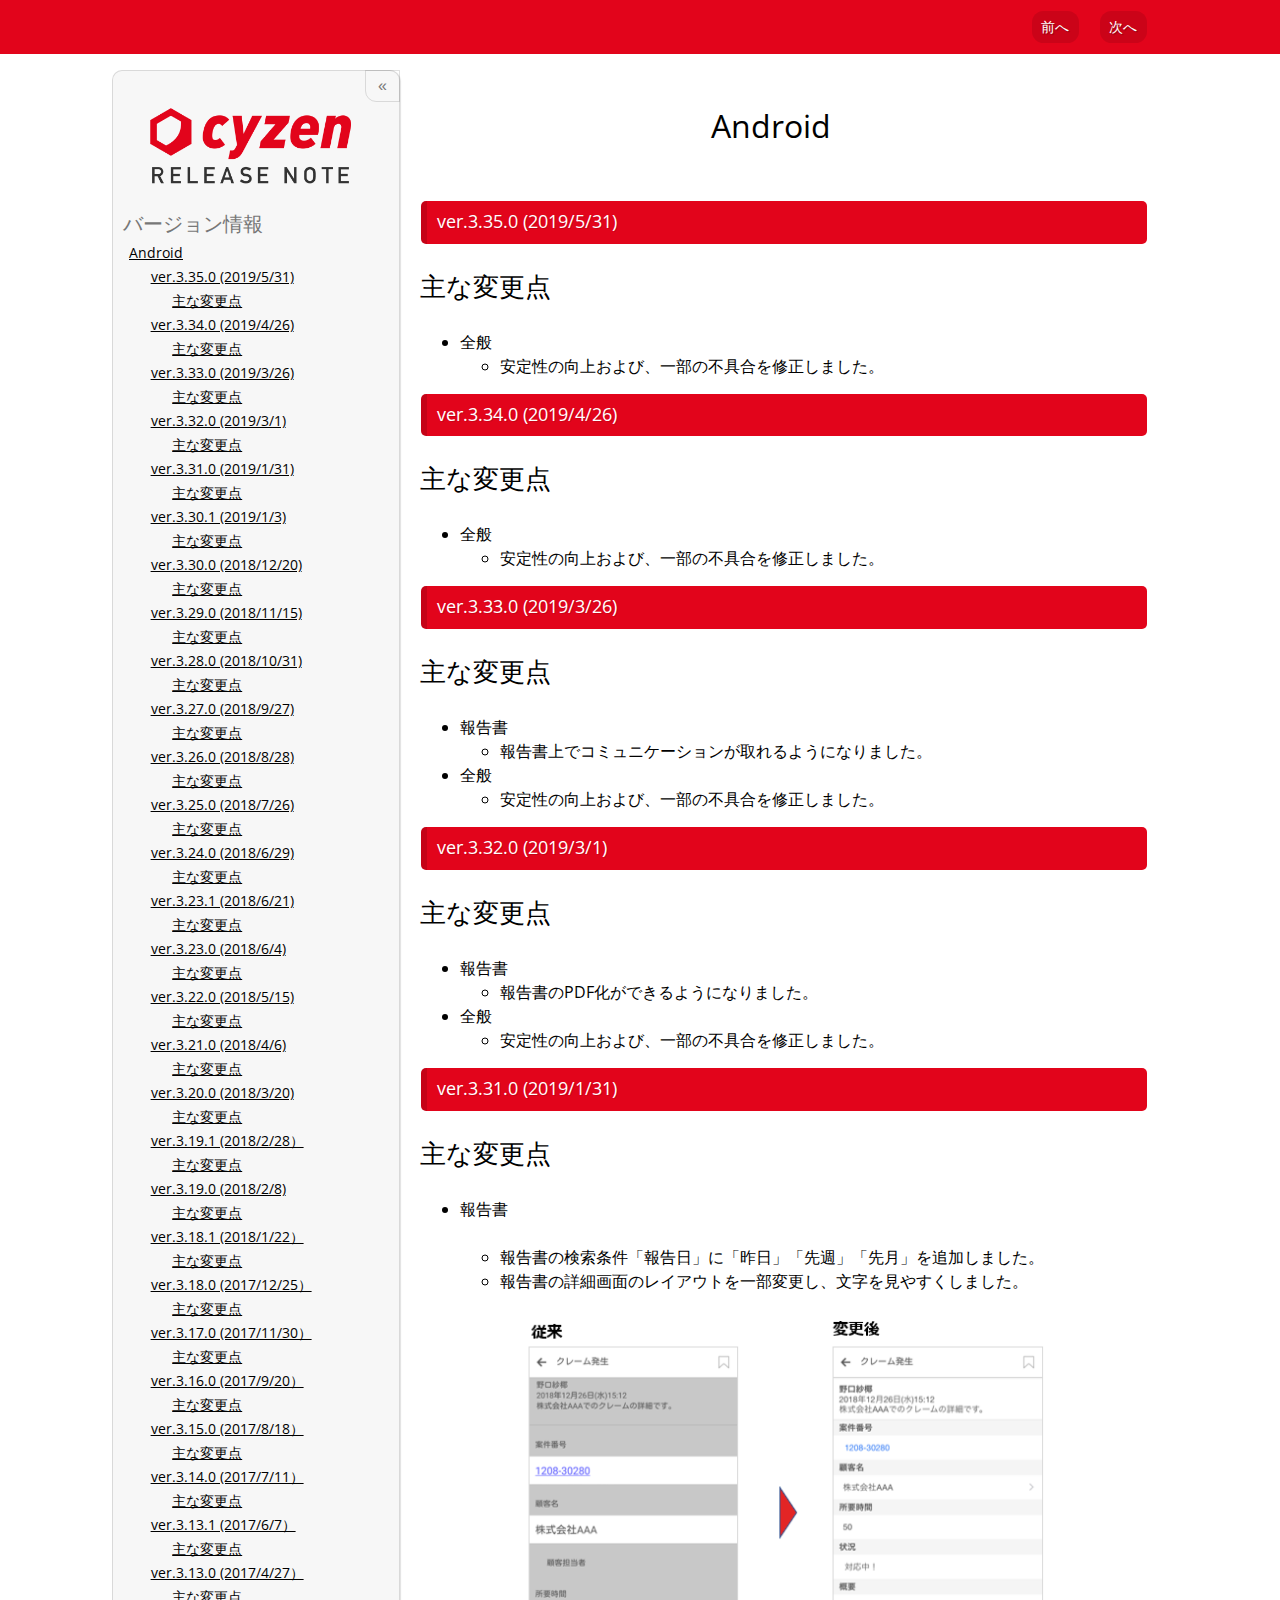
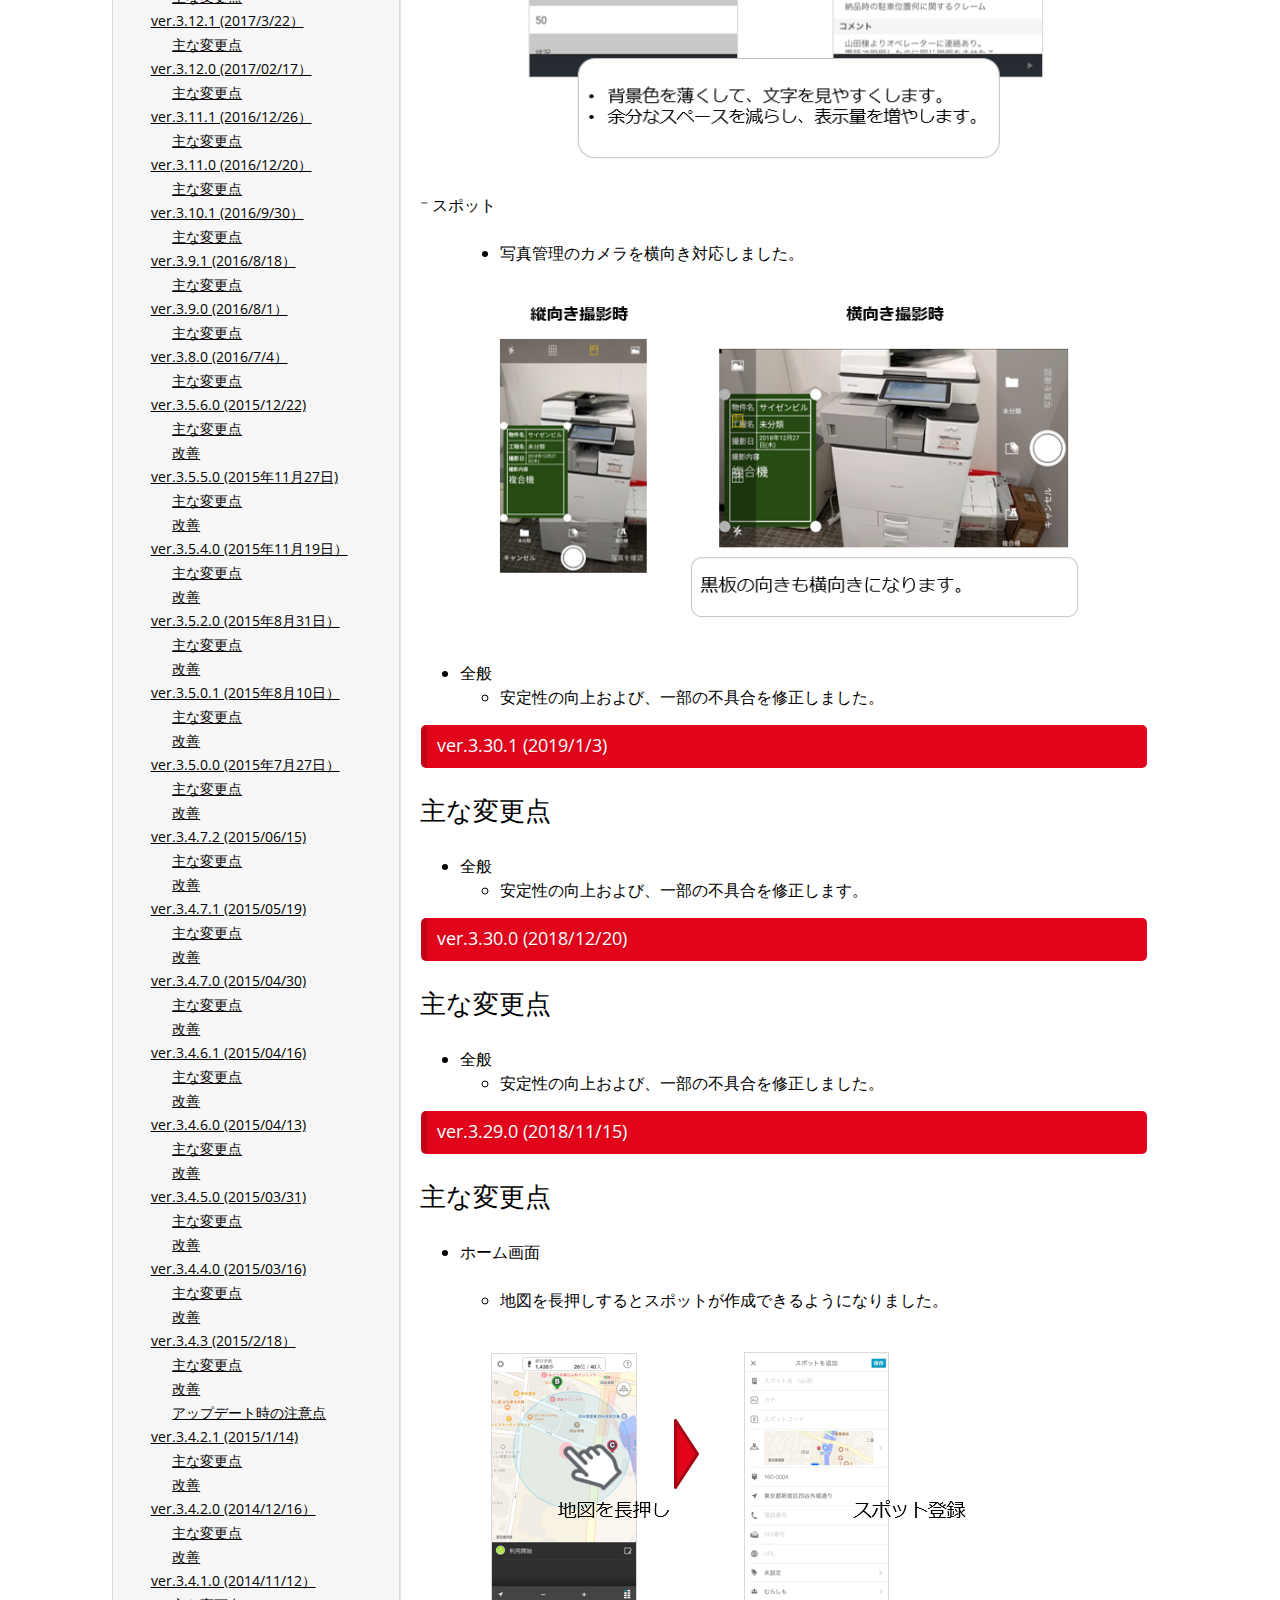
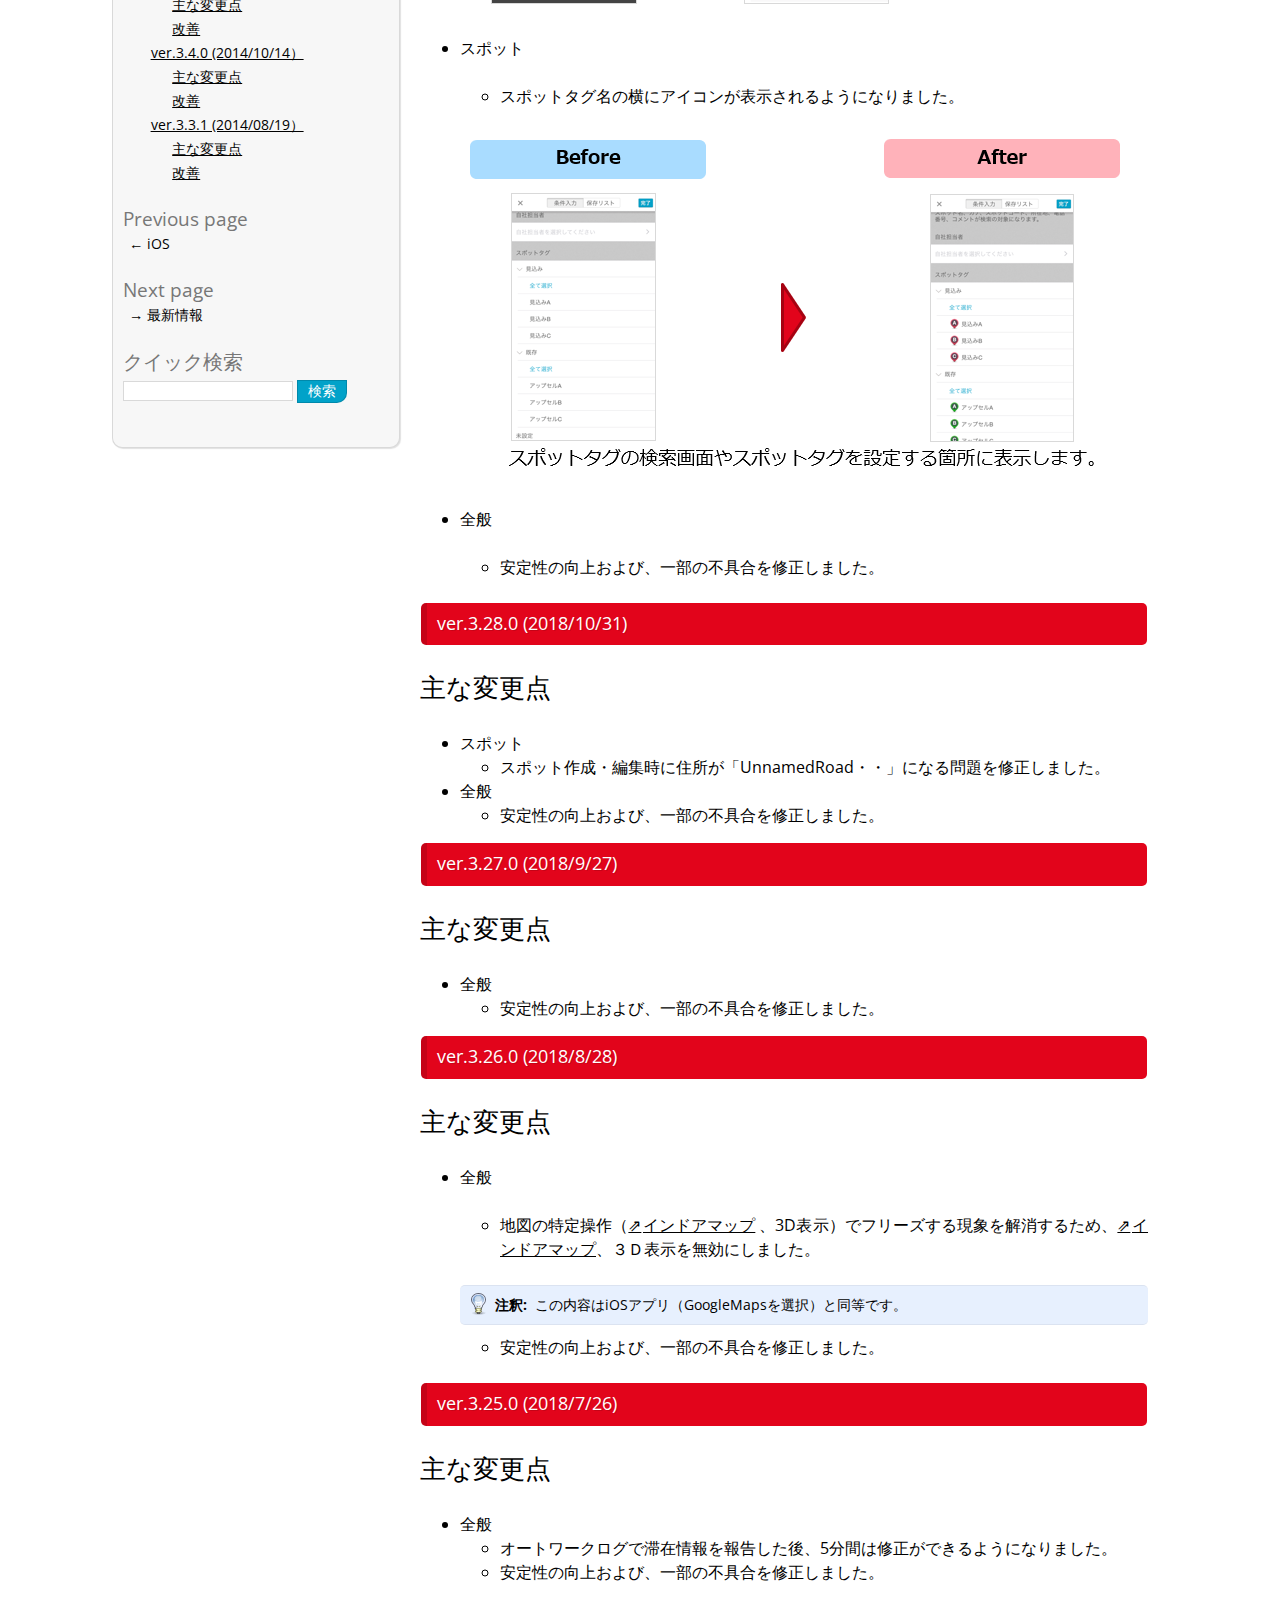
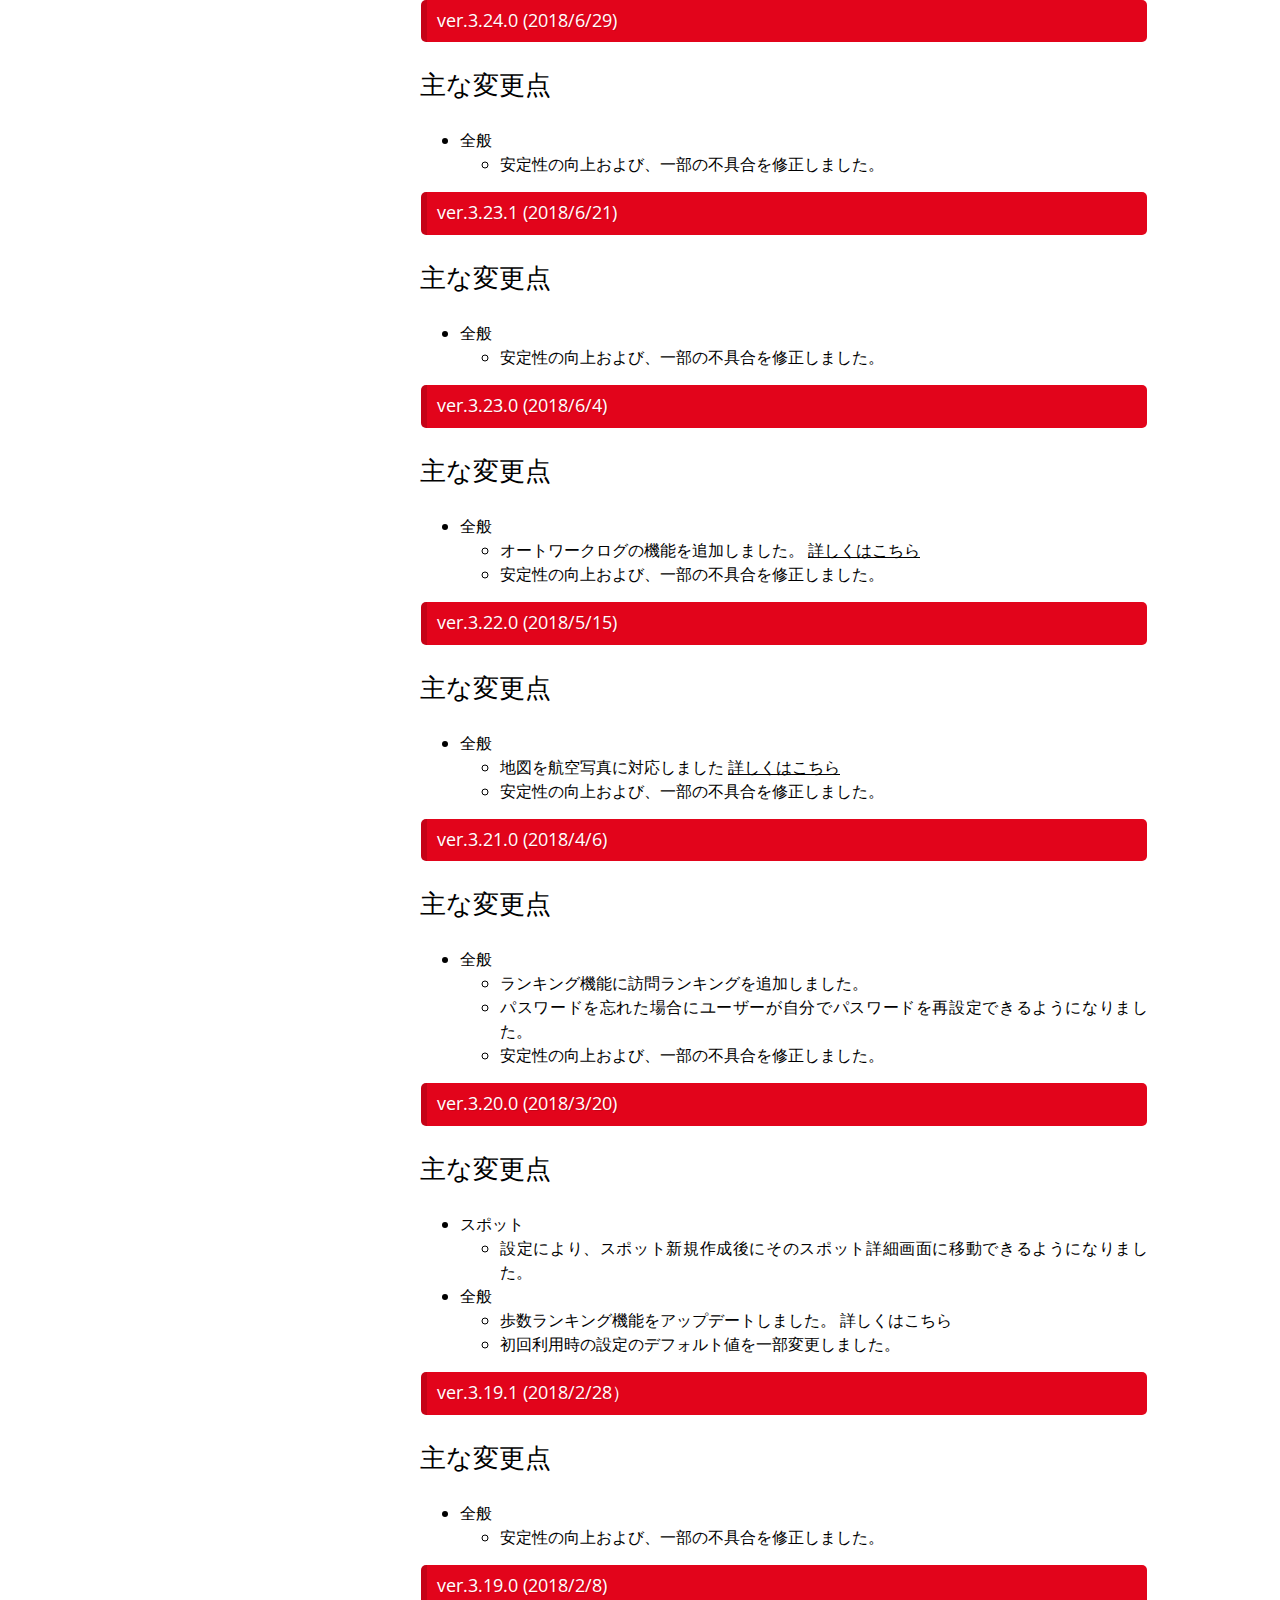
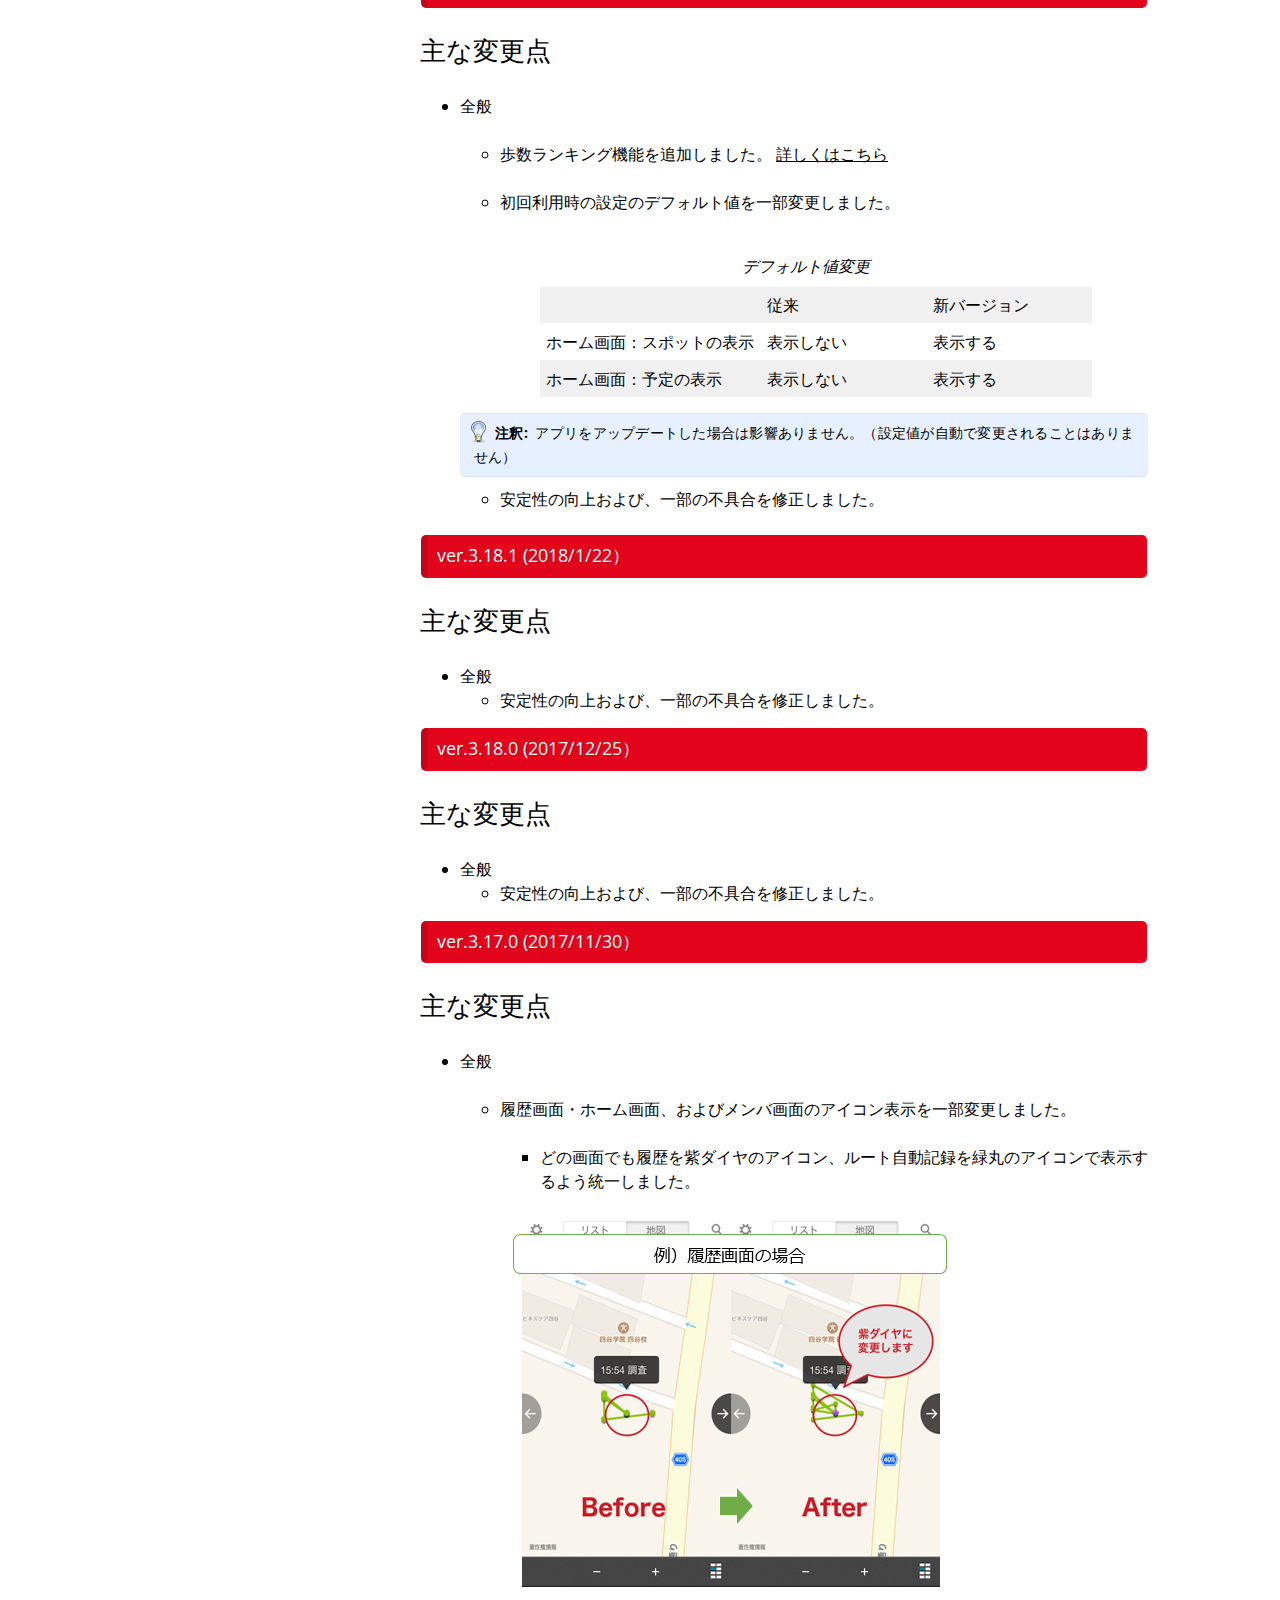
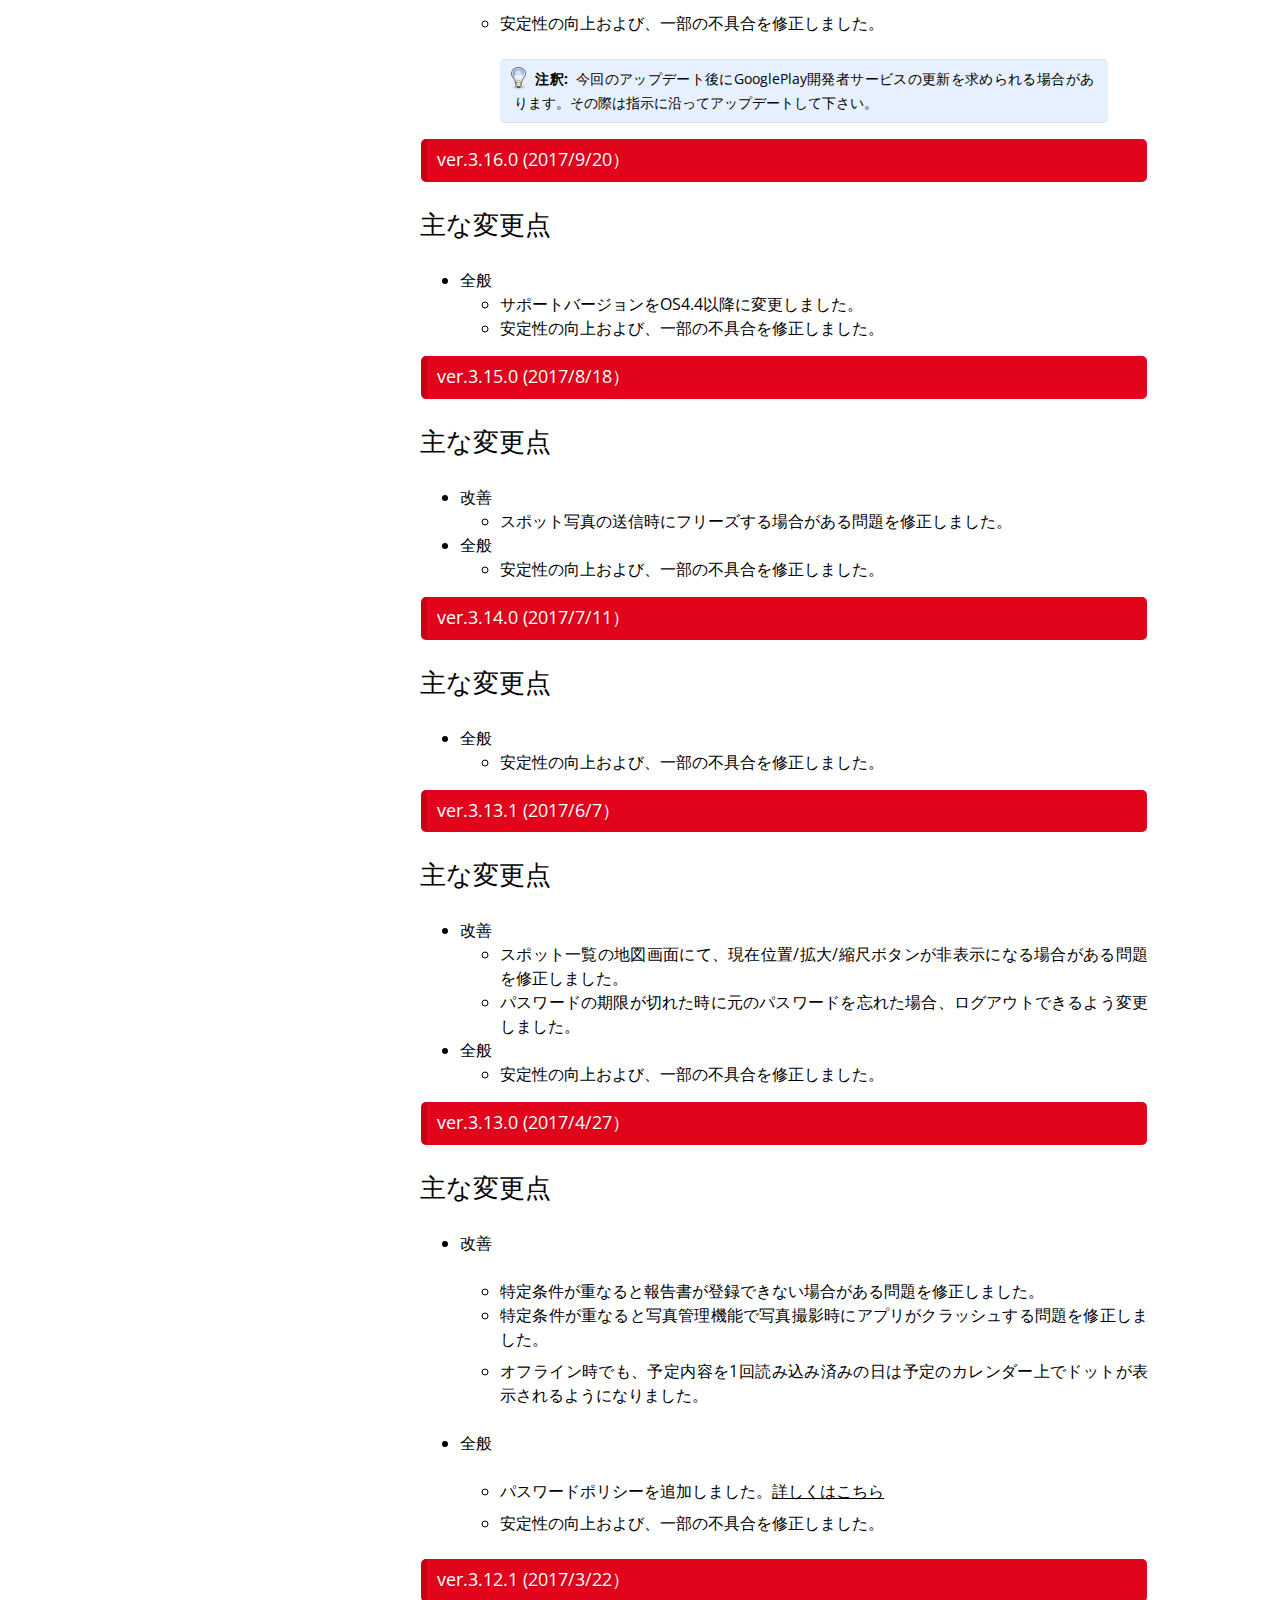
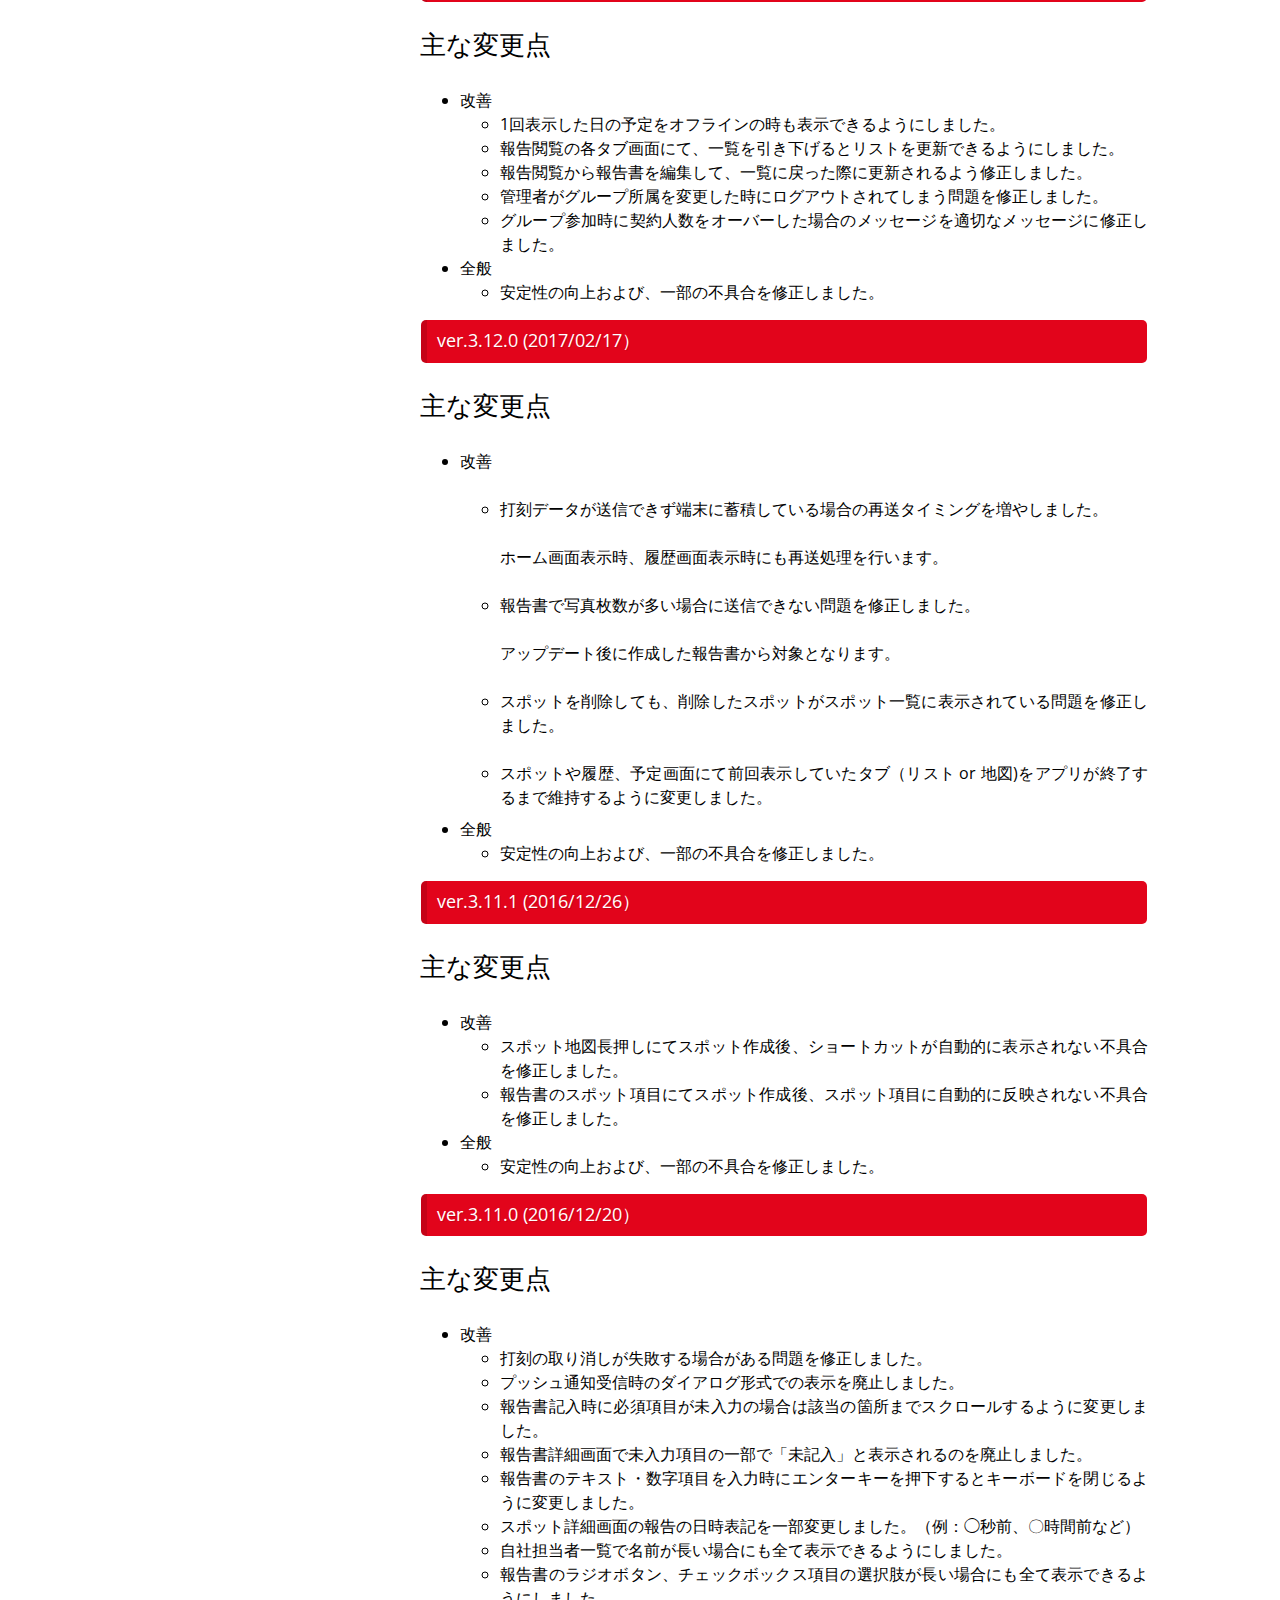
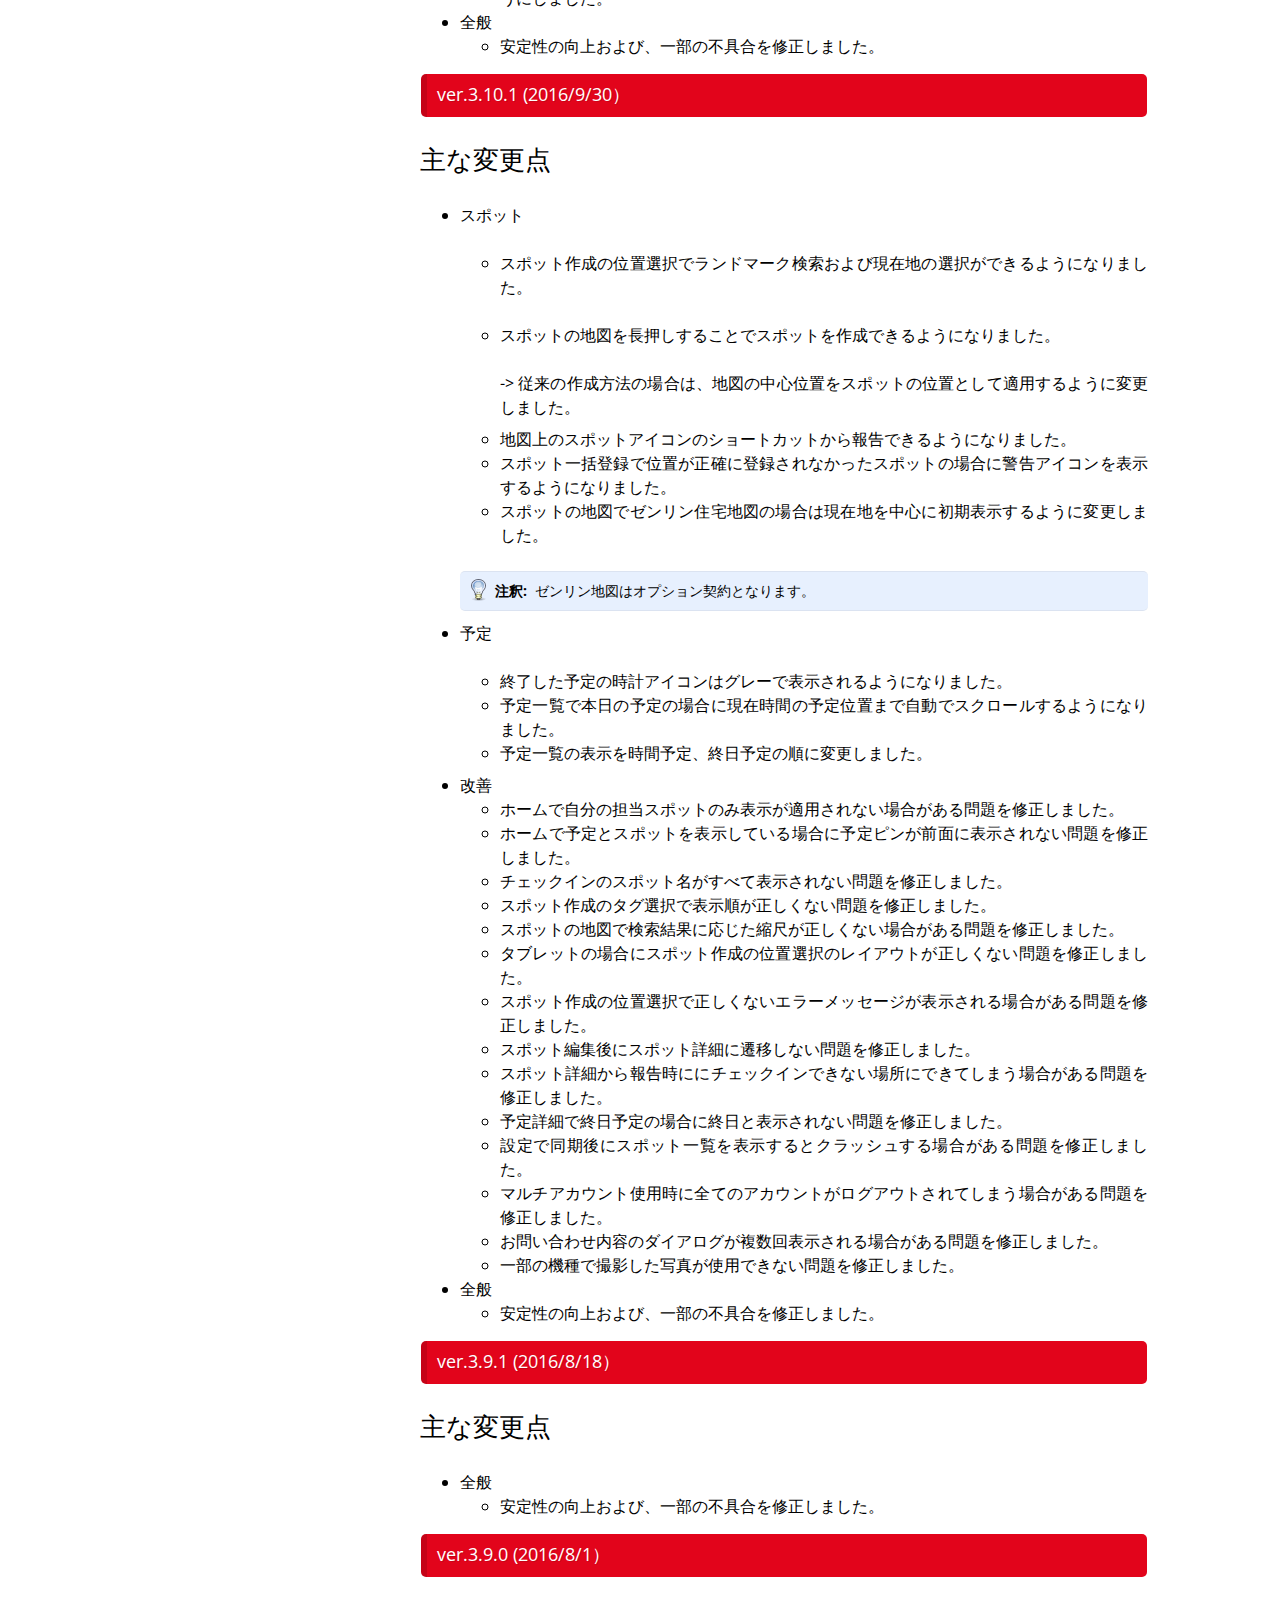
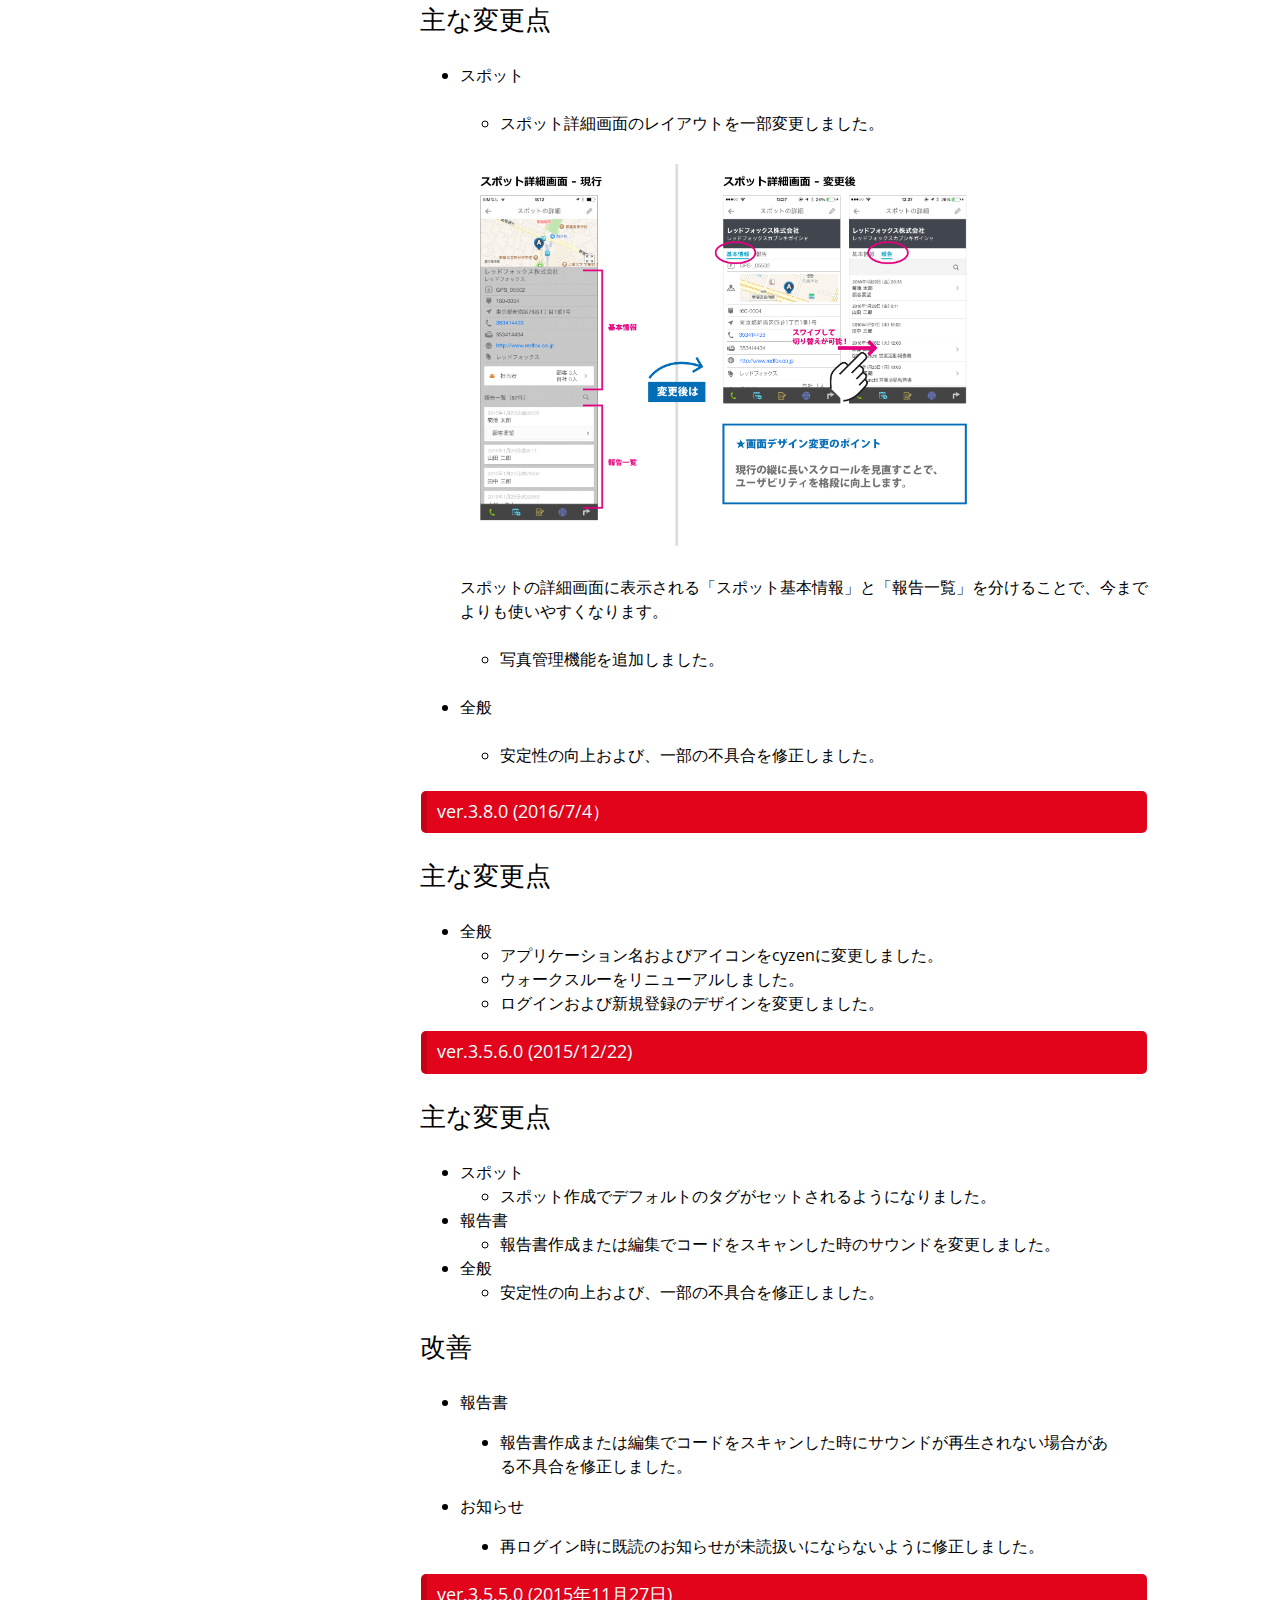
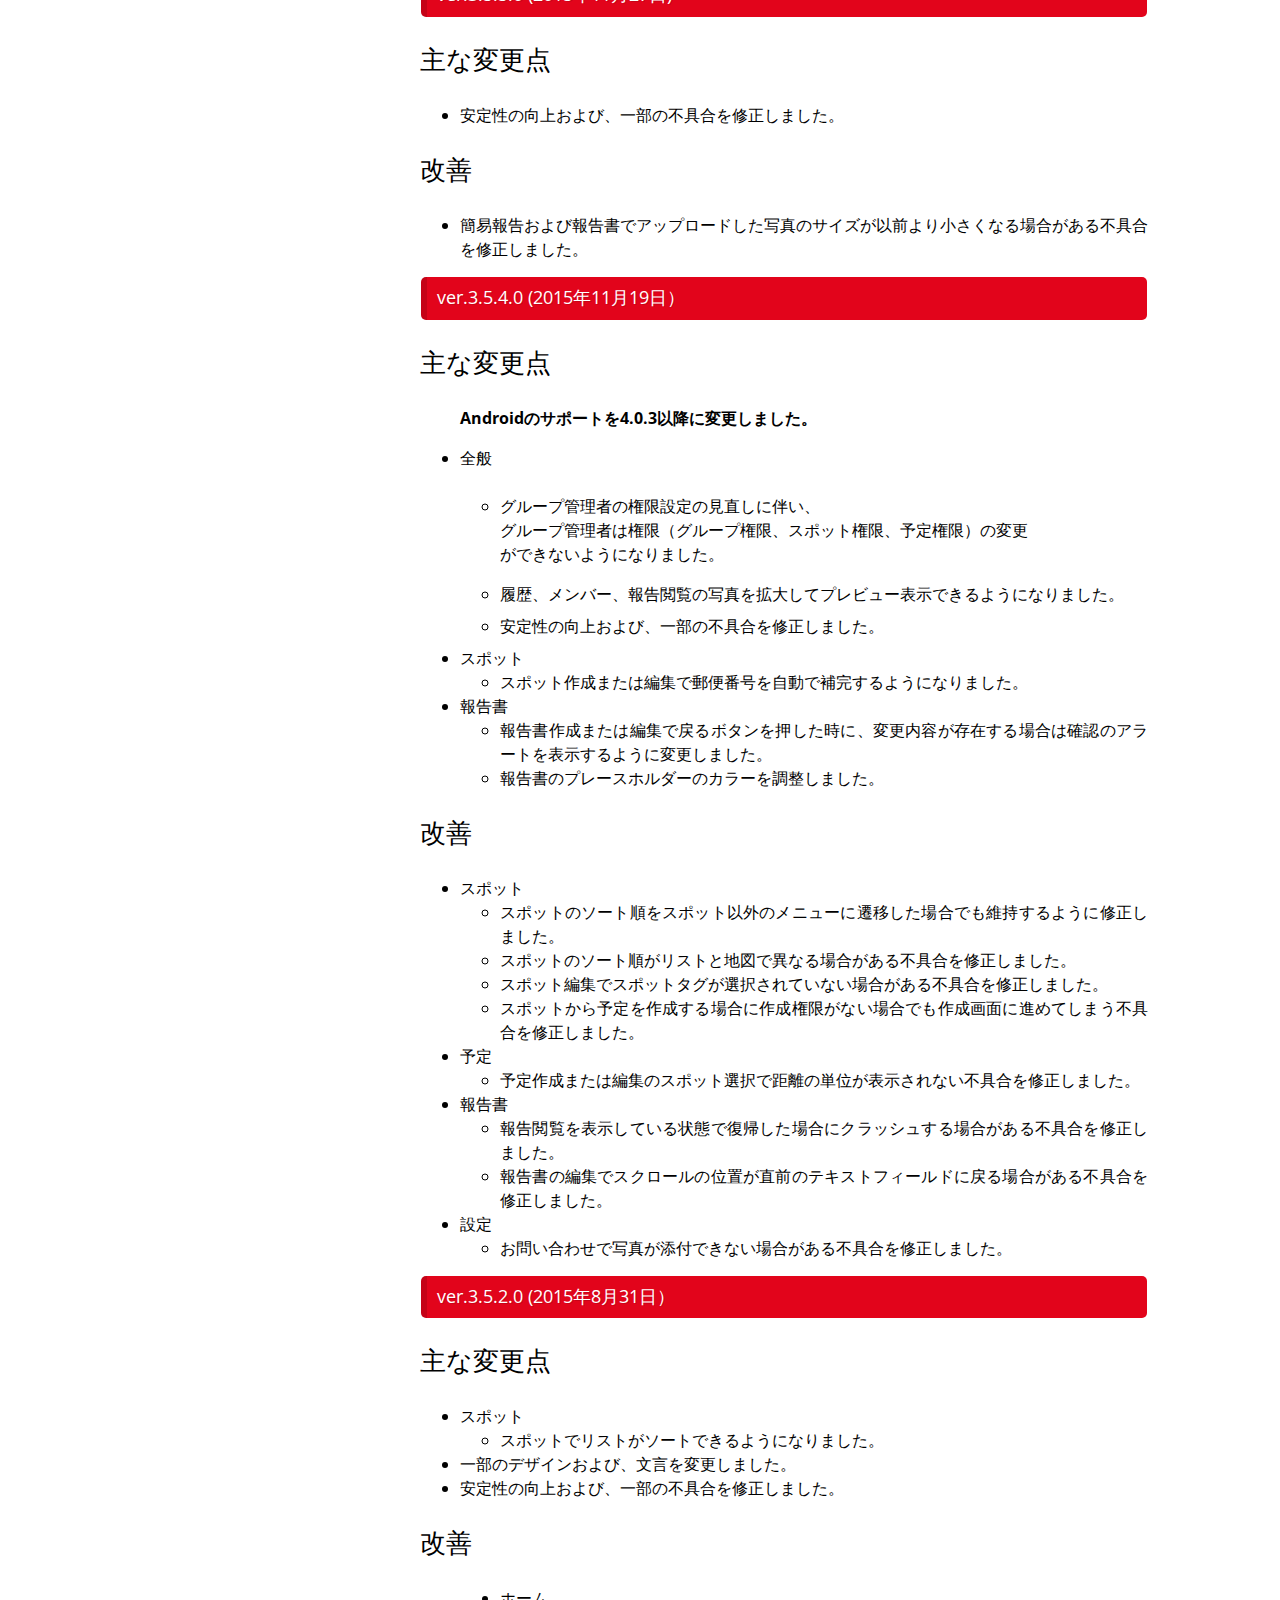
==== commit 4b08b462: "Fixed contents" ====
--- a/android.html
+++ b/android.html
@@ -72,10 +72,22 @@
             
 <div class="section" id="android">
 <h1>Android<a class="headerlink" href="#android" title="このヘッドラインへのパーマリンク">¶</a></h1>
+<div class="section" id="ver-3-35-0-2019-5-31">
+<span id="ver-3-35-0"></span><h2>ver.3.35.0 (2019/5/31)<a class="headerlink" href="#ver-3-35-0-2019-5-31" title="このヘッドラインへのパーマリンク">¶</a></h2>
+<div class="section" id="id1">
+<h3>主な変更点<a class="headerlink" href="#id1" title="このヘッドラインへのパーマリンク">¶</a></h3>
+<ul class="simple">
+<li>全般<ul>
+<li>安定性の向上および、一部の不具合を修正しました。</li>
+</ul>
+</li>
+</ul>
+</div>
+</div>
 <div class="section" id="ver-3-34-0-2019-4-26">
 <span id="ver-3-34-0"></span><h2>ver.3.34.0 (2019/4/26)<a class="headerlink" href="#ver-3-34-0-2019-4-26" title="このヘッドラインへのパーマリンク">¶</a></h2>
-<div class="section" id="id1">
-<h3>主な変更点<a class="headerlink" href="#id1" title="このヘッドラインへのパーマリンク">¶</a></h3>
+<div class="section" id="id2">
+<h3>主な変更点<a class="headerlink" href="#id2" title="このヘッドラインへのパーマリンク">¶</a></h3>
 <ul class="simple">
 <li>全般<ul>
 <li>安定性の向上および、一部の不具合を修正しました。</li>
@@ -86,8 +98,8 @@
 </div>
 <div class="section" id="ver-3-33-0-2019-3-26">
 <span id="ver-3-33-0"></span><h2>ver.3.33.0 (2019/3/26)<a class="headerlink" href="#ver-3-33-0-2019-3-26" title="このヘッドラインへのパーマリンク">¶</a></h2>
-<div class="section" id="id2">
-<h3>主な変更点<a class="headerlink" href="#id2" title="このヘッドラインへのパーマリンク">¶</a></h3>
+<div class="section" id="id3">
+<h3>主な変更点<a class="headerlink" href="#id3" title="このヘッドラインへのパーマリンク">¶</a></h3>
 <ul class="simple">
 <li>報告書<ul>
 <li>報告書上でコミュニケーションが取れるようになりました。</li>
@@ -102,8 +114,8 @@
 </div>
 <div class="section" id="ver-3-32-0-2019-3-1">
 <span id="ver-3-32-0"></span><h2>ver.3.32.0 (2019/3/1)<a class="headerlink" href="#ver-3-32-0-2019-3-1" title="このヘッドラインへのパーマリンク">¶</a></h2>
-<div class="section" id="id3">
-<h3>主な変更点<a class="headerlink" href="#id3" title="このヘッドラインへのパーマリンク">¶</a></h3>
+<div class="section" id="id4">
+<h3>主な変更点<a class="headerlink" href="#id4" title="このヘッドラインへのパーマリンク">¶</a></h3>
 <ul class="simple">
 <li>報告書<ul>
 <li>報告書のPDF化ができるようになりました。</li>
@@ -118,8 +130,8 @@
 </div>
 <div class="section" id="ver-3-31-0-2019-1-31">
 <span id="ver-3-31-0"></span><h2>ver.3.31.0 (2019/1/31)<a class="headerlink" href="#ver-3-31-0-2019-1-31" title="このヘッドラインへのパーマリンク">¶</a></h2>
-<div class="section" id="id4">
-<h3>主な変更点<a class="headerlink" href="#id4" title="このヘッドラインへのパーマリンク">¶</a></h3>
+<div class="section" id="id5">
+<h3>主な変更点<a class="headerlink" href="#id5" title="このヘッドラインへのパーマリンク">¶</a></h3>
 <ul>
 <li><p class="first">報告書</p>
 <ul class="simple">
@@ -148,8 +160,8 @@
 </div>
 <div class="section" id="ver-3-30-1-2019-1-3">
 <span id="ver-3-30-1"></span><h2>ver.3.30.1 (2019/1/3)<a class="headerlink" href="#ver-3-30-1-2019-1-3" title="このヘッドラインへのパーマリンク">¶</a></h2>
-<div class="section" id="id5">
-<h3>主な変更点<a class="headerlink" href="#id5" title="このヘッドラインへのパーマリンク">¶</a></h3>
+<div class="section" id="id6">
+<h3>主な変更点<a class="headerlink" href="#id6" title="このヘッドラインへのパーマリンク">¶</a></h3>
 <ul class="simple">
 <li>全般<ul>
 <li>安定性の向上および、一部の不具合を修正します。</li>
@@ -160,8 +172,8 @@
 </div>
 <div class="section" id="ver-3-30-0-2018-12-20">
 <span id="ver-3-30-0"></span><h2>ver.3.30.0 (2018/12/20)<a class="headerlink" href="#ver-3-30-0-2018-12-20" title="このヘッドラインへのパーマリンク">¶</a></h2>
-<div class="section" id="id6">
-<h3>主な変更点<a class="headerlink" href="#id6" title="このヘッドラインへのパーマリンク">¶</a></h3>
+<div class="section" id="id7">
+<h3>主な変更点<a class="headerlink" href="#id7" title="このヘッドラインへのパーマリンク">¶</a></h3>
 <ul class="simple">
 <li>全般<ul>
 <li>安定性の向上および、一部の不具合を修正しました。</li>
@@ -172,8 +184,8 @@
 </div>
 <div class="section" id="ver-3-29-0-2018-11-15">
 <span id="ver-3-29-0"></span><h2>ver.3.29.0 (2018/11/15)<a class="headerlink" href="#ver-3-29-0-2018-11-15" title="このヘッドラインへのパーマリンク">¶</a></h2>
-<div class="section" id="id7">
-<h3>主な変更点<a class="headerlink" href="#id7" title="このヘッドラインへのパーマリンク">¶</a></h3>
+<div class="section" id="id8">
+<h3>主な変更点<a class="headerlink" href="#id8" title="このヘッドラインへのパーマリンク">¶</a></h3>
 <ul>
 <li><p class="first">ホーム画面</p>
 <ul class="simple">
@@ -197,8 +209,8 @@
 </div>
 <div class="section" id="ver-3-28-0-2018-10-31">
 <span id="ver-3-28-0"></span><h2>ver.3.28.0 (2018/10/31)<a class="headerlink" href="#ver-3-28-0-2018-10-31" title="このヘッドラインへのパーマリンク">¶</a></h2>
-<div class="section" id="id8">
-<h3>主な変更点<a class="headerlink" href="#id8" title="このヘッドラインへのパーマリンク">¶</a></h3>
+<div class="section" id="id9">
+<h3>主な変更点<a class="headerlink" href="#id9" title="このヘッドラインへのパーマリンク">¶</a></h3>
 <ul class="simple">
 <li>スポット<ul>
 <li>スポット作成・編集時に住所が「UnnamedRoad・・」になる問題を修正しました。</li>
@@ -213,8 +225,8 @@
 </div>
 <div class="section" id="ver-3-27-0-2018-9-27">
 <span id="ver-3-27-0"></span><h2>ver.3.27.0 (2018/9/27)<a class="headerlink" href="#ver-3-27-0-2018-9-27" title="このヘッドラインへのパーマリンク">¶</a></h2>
-<div class="section" id="id9">
-<h3>主な変更点<a class="headerlink" href="#id9" title="このヘッドラインへのパーマリンク">¶</a></h3>
+<div class="section" id="id10">
+<h3>主な変更点<a class="headerlink" href="#id10" title="このヘッドラインへのパーマリンク">¶</a></h3>
 <ul class="simple">
 <li>全般<ul>
 <li>安定性の向上および、一部の不具合を修正しました。</li>
@@ -225,8 +237,8 @@
 </div>
 <div class="section" id="ver-3-26-0-2018-8-28">
 <span id="ver-3-26-0"></span><h2>ver.3.26.0 (2018/8/28)<a class="headerlink" href="#ver-3-26-0-2018-8-28" title="このヘッドラインへのパーマリンク">¶</a></h2>
-<div class="section" id="id10">
-<h3>主な変更点<a class="headerlink" href="#id10" title="このヘッドラインへのパーマリンク">¶</a></h3>
+<div class="section" id="id11">
+<h3>主な変更点<a class="headerlink" href="#id11" title="このヘッドラインへのパーマリンク">¶</a></h3>
 <ul>
 <li><p class="first">全般</p>
 <ul class="simple">
@@ -245,8 +257,8 @@
 </div>
 <div class="section" id="ver-3-25-0-2018-7-26">
 <span id="ver-3-25-0"></span><h2>ver.3.25.0 (2018/7/26)<a class="headerlink" href="#ver-3-25-0-2018-7-26" title="このヘッドラインへのパーマリンク">¶</a></h2>
-<div class="section" id="id13">
-<h3>主な変更点<a class="headerlink" href="#id13" title="このヘッドラインへのパーマリンク">¶</a></h3>
+<div class="section" id="id14">
+<h3>主な変更点<a class="headerlink" href="#id14" title="このヘッドラインへのパーマリンク">¶</a></h3>
 <ul class="simple">
 <li>全般<ul>
 <li>オートワークログで滞在情報を報告した後、5分間は修正ができるようになりました。</li>
@@ -258,8 +270,8 @@
 </div>
 <div class="section" id="ver-3-24-0-2018-6-29">
 <span id="ver-3-24-0"></span><h2>ver.3.24.0 (2018/6/29)<a class="headerlink" href="#ver-3-24-0-2018-6-29" title="このヘッドラインへのパーマリンク">¶</a></h2>
-<div class="section" id="id14">
-<h3>主な変更点<a class="headerlink" href="#id14" title="このヘッドラインへのパーマリンク">¶</a></h3>
+<div class="section" id="id15">
+<h3>主な変更点<a class="headerlink" href="#id15" title="このヘッドラインへのパーマリンク">¶</a></h3>
 <ul class="simple">
 <li>全般<ul>
 <li>安定性の向上および、一部の不具合を修正しました。</li>
@@ -270,8 +282,8 @@
 </div>
 <div class="section" id="ver-3-23-1-2018-6-21">
 <span id="ver-3-23-1"></span><h2>ver.3.23.1 (2018/6/21)<a class="headerlink" href="#ver-3-23-1-2018-6-21" title="このヘッドラインへのパーマリンク">¶</a></h2>
-<div class="section" id="id15">
-<h3>主な変更点<a class="headerlink" href="#id15" title="このヘッドラインへのパーマリンク">¶</a></h3>
+<div class="section" id="id16">
+<h3>主な変更点<a class="headerlink" href="#id16" title="このヘッドラインへのパーマリンク">¶</a></h3>
 <ul class="simple">
 <li>全般<ul>
 <li>安定性の向上および、一部の不具合を修正しました。</li>
@@ -282,8 +294,8 @@
 </div>
 <div class="section" id="ver-3-23-0-2018-6-4">
 <span id="ver-3-23-0"></span><h2>ver.3.23.0 (2018/6/4)<a class="headerlink" href="#ver-3-23-0-2018-6-4" title="このヘッドラインへのパーマリンク">¶</a></h2>
-<div class="section" id="id16">
-<h3>主な変更点<a class="headerlink" href="#id16" title="このヘッドラインへのパーマリンク">¶</a></h3>
+<div class="section" id="id17">
+<h3>主な変更点<a class="headerlink" href="#id17" title="このヘッドラインへのパーマリンク">¶</a></h3>
 <ul class="simple">
 <li>全般<ul>
 <li>オートワークログの機能を追加しました。 <a class="reference internal" href="newFeature.html#autowork-log"><span class="std std-ref">詳しくはこちら</span></a></li>
@@ -295,8 +307,8 @@
 </div>
 <div class="section" id="ver-3-22-0-2018-5-15">
 <span id="ver-3-22-0"></span><h2>ver.3.22.0 (2018/5/15)<a class="headerlink" href="#ver-3-22-0-2018-5-15" title="このヘッドラインへのパーマリンク">¶</a></h2>
-<div class="section" id="id17">
-<h3>主な変更点<a class="headerlink" href="#id17" title="このヘッドラインへのパーマリンク">¶</a></h3>
+<div class="section" id="id18">
+<h3>主な変更点<a class="headerlink" href="#id18" title="このヘッドラインへのパーマリンク">¶</a></h3>
 <ul class="simple">
 <li>全般<ul>
 <li>地図を航空写真に対応しました  <a class="reference internal" href="newFeature.html#mapchanges201805"><span class="std std-ref">詳しくはこちら</span></a></li>
@@ -308,8 +320,8 @@
 </div>
 <div class="section" id="ver-3-21-0-2018-4-6">
 <span id="ver-3-21-0"></span><h2>ver.3.21.0 (2018/4/6)<a class="headerlink" href="#ver-3-21-0-2018-4-6" title="このヘッドラインへのパーマリンク">¶</a></h2>
-<div class="section" id="id18">
-<h3>主な変更点<a class="headerlink" href="#id18" title="このヘッドラインへのパーマリンク">¶</a></h3>
+<div class="section" id="id19">
+<h3>主な変更点<a class="headerlink" href="#id19" title="このヘッドラインへのパーマリンク">¶</a></h3>
 <ul class="simple">
 <li>全般<ul>
 <li>ランキング機能に訪問ランキングを追加しました。</li>
@@ -322,8 +334,8 @@
 </div>
 <div class="section" id="ver-3-20-0-2018-3-20">
 <span id="ver-3-20-0"></span><h2>ver.3.20.0 (2018/3/20)<a class="headerlink" href="#ver-3-20-0-2018-3-20" title="このヘッドラインへのパーマリンク">¶</a></h2>
-<div class="section" id="id19">
-<h3>主な変更点<a class="headerlink" href="#id19" title="このヘッドラインへのパーマリンク">¶</a></h3>
+<div class="section" id="id20">
+<h3>主な変更点<a class="headerlink" href="#id20" title="このヘッドラインへのパーマリンク">¶</a></h3>
 <ul class="simple">
 <li>スポット<ul>
 <li>設定により、スポット新規作成後にそのスポット詳細画面に移動できるようになりました。</li>
@@ -339,8 +351,8 @@
 </div>
 <div class="section" id="ver-3-19-1-2018-2-28">
 <span id="ver-3-19-1"></span><h2>ver.3.19.1 (2018/2/28）<a class="headerlink" href="#ver-3-19-1-2018-2-28" title="このヘッドラインへのパーマリンク">¶</a></h2>
-<div class="section" id="id20">
-<h3>主な変更点<a class="headerlink" href="#id20" title="このヘッドラインへのパーマリンク">¶</a></h3>
+<div class="section" id="id21">
+<h3>主な変更点<a class="headerlink" href="#id21" title="このヘッドラインへのパーマリンク">¶</a></h3>
 <ul class="simple">
 <li>全般<ul>
 <li>安定性の向上および、一部の不具合を修正しました。</li>
@@ -351,8 +363,8 @@
 </div>
 <div class="section" id="ver-3-19-0-2018-2-8">
 <span id="ver-3-19-0"></span><h2>ver.3.19.0 (2018/2/8)<a class="headerlink" href="#ver-3-19-0-2018-2-8" title="このヘッドラインへのパーマリンク">¶</a></h2>
-<div class="section" id="id21">
-<h3>主な変更点<a class="headerlink" href="#id21" title="このヘッドラインへのパーマリンク">¶</a></h3>
+<div class="section" id="id22">
+<h3>主な変更点<a class="headerlink" href="#id22" title="このヘッドラインへのパーマリンク">¶</a></h3>
 <ul>
 <li><p class="first">全般</p>
 <ul>
@@ -360,8 +372,8 @@
 </li>
 <li><p class="first">初回利用時の設定のデフォルト値を一部変更しました。</p>
 <blockquote>
-<div><table border="1" class="colwidths-given center-align docutils" id="id77">
-<caption><span class="caption-text">デフォルト値変更</span><a class="headerlink" href="#id77" title="このテーブルへのパーマリンク">¶</a></caption>
+<div><table border="1" class="colwidths-given center-align docutils" id="id78">
+<caption><span class="caption-text">デフォルト値変更</span><a class="headerlink" href="#id78" title="このテーブルへのパーマリンク">¶</a></caption>
 <colgroup>
 <col width="40%" />
 <col width="30%" />
@@ -398,8 +410,8 @@
 </div>
 <div class="section" id="ver-3-18-1-2018-1-22">
 <span id="ver-3-18-1"></span><h2>ver.3.18.1 (2018/1/22）<a class="headerlink" href="#ver-3-18-1-2018-1-22" title="このヘッドラインへのパーマリンク">¶</a></h2>
-<div class="section" id="id22">
-<h3>主な変更点<a class="headerlink" href="#id22" title="このヘッドラインへのパーマリンク">¶</a></h3>
+<div class="section" id="id23">
+<h3>主な変更点<a class="headerlink" href="#id23" title="このヘッドラインへのパーマリンク">¶</a></h3>
 <ul class="simple">
 <li>全般<ul>
 <li>安定性の向上および、一部の不具合を修正しました。</li>
@@ -410,8 +422,8 @@
 </div>
 <div class="section" id="ver-3-18-0-2017-12-25">
 <span id="ver-3-18-0"></span><h2>ver.3.18.0 (2017/12/25）<a class="headerlink" href="#ver-3-18-0-2017-12-25" title="このヘッドラインへのパーマリンク">¶</a></h2>
-<div class="section" id="id23">
-<h3>主な変更点<a class="headerlink" href="#id23" title="このヘッドラインへのパーマリンク">¶</a></h3>
+<div class="section" id="id24">
+<h3>主な変更点<a class="headerlink" href="#id24" title="このヘッドラインへのパーマリンク">¶</a></h3>
 <ul class="simple">
 <li>全般<ul>
 <li>安定性の向上および、一部の不具合を修正しました。</li>
@@ -422,8 +434,8 @@
 </div>
 <div class="section" id="ver-3-17-0-2017-11-30">
 <span id="ver-3-17-0"></span><h2>ver.3.17.0 (2017/11/30）<a class="headerlink" href="#ver-3-17-0-2017-11-30" title="このヘッドラインへのパーマリンク">¶</a></h2>
-<div class="section" id="id24">
-<h3>主な変更点<a class="headerlink" href="#id24" title="このヘッドラインへのパーマリンク">¶</a></h3>
+<div class="section" id="id25">
+<h3>主な変更点<a class="headerlink" href="#id25" title="このヘッドラインへのパーマリンク">¶</a></h3>
 <ul>
 <li><p class="first">全般</p>
 <ul>
@@ -448,8 +460,8 @@
 </div>
 <div class="section" id="ver-3-16-0-2017-9-20">
 <span id="ver-3-16-0"></span><h2>ver.3.16.0 (2017/9/20）<a class="headerlink" href="#ver-3-16-0-2017-9-20" title="このヘッドラインへのパーマリンク">¶</a></h2>
-<div class="section" id="id25">
-<h3>主な変更点<a class="headerlink" href="#id25" title="このヘッドラインへのパーマリンク">¶</a></h3>
+<div class="section" id="id26">
+<h3>主な変更点<a class="headerlink" href="#id26" title="このヘッドラインへのパーマリンク">¶</a></h3>
 <ul class="simple">
 <li>全般<ul>
 <li>サポートバージョンをOS4.4以降に変更しました。</li>
@@ -461,8 +473,8 @@
 </div>
 <div class="section" id="ver-3-15-0-2017-8-18">
 <span id="ver-3-15-0"></span><h2>ver.3.15.0 (2017/8/18）<a class="headerlink" href="#ver-3-15-0-2017-8-18" title="このヘッドラインへのパーマリンク">¶</a></h2>
-<div class="section" id="id26">
-<h3>主な変更点<a class="headerlink" href="#id26" title="このヘッドラインへのパーマリンク">¶</a></h3>
+<div class="section" id="id27">
+<h3>主な変更点<a class="headerlink" href="#id27" title="このヘッドラインへのパーマリンク">¶</a></h3>
 <ul class="simple">
 <li>改善<ul>
 <li>スポット写真の送信時にフリーズする場合がある問題を修正しました。</li>
@@ -477,8 +489,8 @@
 </div>
 <div class="section" id="ver-3-14-0-2017-7-11">
 <span id="ver-3-14-0"></span><h2>ver.3.14.0 (2017/7/11）<a class="headerlink" href="#ver-3-14-0-2017-7-11" title="このヘッドラインへのパーマリンク">¶</a></h2>
-<div class="section" id="id27">
-<h3>主な変更点<a class="headerlink" href="#id27" title="このヘッドラインへのパーマリンク">¶</a></h3>
+<div class="section" id="id28">
+<h3>主な変更点<a class="headerlink" href="#id28" title="このヘッドラインへのパーマリンク">¶</a></h3>
 <ul class="simple">
 <li>全般<ul>
 <li>安定性の向上および、一部の不具合を修正しました。</li>
@@ -489,8 +501,8 @@
 </div>
 <div class="section" id="ver-3-13-1-2017-6-7">
 <span id="ver-3-13-1"></span><h2>ver.3.13.1 (2017/6/7）<a class="headerlink" href="#ver-3-13-1-2017-6-7" title="このヘッドラインへのパーマリンク">¶</a></h2>
-<div class="section" id="id28">
-<h3>主な変更点<a class="headerlink" href="#id28" title="このヘッドラインへのパーマリンク">¶</a></h3>
+<div class="section" id="id29">
+<h3>主な変更点<a class="headerlink" href="#id29" title="このヘッドラインへのパーマリンク">¶</a></h3>
 <ul class="simple">
 <li>改善<ul>
 <li>スポット一覧の地図画面にて、現在位置/拡大/縮尺ボタンが非表示になる場合がある問題を修正しました。</li>
@@ -506,8 +518,8 @@
 </div>
 <div class="section" id="ver-3-13-0-2017-4-27">
 <span id="ver-3-13-0"></span><h2>ver.3.13.0 (2017/4/27）<a class="headerlink" href="#ver-3-13-0-2017-4-27" title="このヘッドラインへのパーマリンク">¶</a></h2>
-<div class="section" id="id29">
-<h3>主な変更点<a class="headerlink" href="#id29" title="このヘッドラインへのパーマリンク">¶</a></h3>
+<div class="section" id="id30">
+<h3>主な変更点<a class="headerlink" href="#id30" title="このヘッドラインへのパーマリンク">¶</a></h3>
 <ul>
 <li><p class="first">改善</p>
 <ul class="simple">
@@ -531,8 +543,8 @@
 </div>
 <div class="section" id="ver-3-12-1-2017-3-22">
 <span id="ver-3-12-1"></span><h2>ver.3.12.1 (2017/3/22）<a class="headerlink" href="#ver-3-12-1-2017-3-22" title="このヘッドラインへのパーマリンク">¶</a></h2>
-<div class="section" id="id30">
-<h3>主な変更点<a class="headerlink" href="#id30" title="このヘッドラインへのパーマリンク">¶</a></h3>
+<div class="section" id="id31">
+<h3>主な変更点<a class="headerlink" href="#id31" title="このヘッドラインへのパーマリンク">¶</a></h3>
 <ul class="simple">
 <li>改善<ul>
 <li>1回表示した日の予定をオフラインの時も表示できるようにしました。</li>
@@ -551,8 +563,8 @@
 </div>
 <div class="section" id="ver-3-12-0-2017-02-17">
 <span id="ver-3-12-0"></span><h2>ver.3.12.0 (2017/02/17）<a class="headerlink" href="#ver-3-12-0-2017-02-17" title="このヘッドラインへのパーマリンク">¶</a></h2>
-<div class="section" id="id31">
-<h3>主な変更点<a class="headerlink" href="#id31" title="このヘッドラインへのパーマリンク">¶</a></h3>
+<div class="section" id="id32">
+<h3>主な変更点<a class="headerlink" href="#id32" title="このヘッドラインへのパーマリンク">¶</a></h3>
 <ul>
 <li><p class="first">改善</p>
 <ul>
@@ -579,8 +591,8 @@
 </div>
 <div class="section" id="ver-3-11-1-2016-12-26">
 <span id="ver-3-11-1"></span><h2>ver.3.11.1 (2016/12/26）<a class="headerlink" href="#ver-3-11-1-2016-12-26" title="このヘッドラインへのパーマリンク">¶</a></h2>
-<div class="section" id="id32">
-<h3>主な変更点<a class="headerlink" href="#id32" title="このヘッドラインへのパーマリンク">¶</a></h3>
+<div class="section" id="id33">
+<h3>主な変更点<a class="headerlink" href="#id33" title="このヘッドラインへのパーマリンク">¶</a></h3>
 <ul class="simple">
 <li>改善<ul>
 <li>スポット地図長押しにてスポット作成後、ショートカットが自動的に表示されない不具合を修正しました。</li>
@@ -598,8 +610,8 @@
 </div>
 <div class="section" id="ver-3-11-0-2016-12-20">
 <span id="ver-3-11-0"></span><h2>ver.3.11.0 (2016/12/20）<a class="headerlink" href="#ver-3-11-0-2016-12-20" title="このヘッドラインへのパーマリンク">¶</a></h2>
-<div class="section" id="id33">
-<h3>主な変更点<a class="headerlink" href="#id33" title="このヘッドラインへのパーマリンク">¶</a></h3>
+<div class="section" id="id34">
+<h3>主な変更点<a class="headerlink" href="#id34" title="このヘッドラインへのパーマリンク">¶</a></h3>
 <ul class="simple">
 <li>改善<ul>
 <li>打刻の取り消しが失敗する場合がある問題を修正しました。</li>
@@ -623,8 +635,8 @@
 </div>
 <div class="section" id="ver-3-10-1-2016-9-30">
 <span id="ver-3-10-1"></span><h2>ver.3.10.1 (2016/9/30）<a class="headerlink" href="#ver-3-10-1-2016-9-30" title="このヘッドラインへのパーマリンク">¶</a></h2>
-<div class="section" id="id34">
-<h3>主な変更点<a class="headerlink" href="#id34" title="このヘッドラインへのパーマリンク">¶</a></h3>
+<div class="section" id="id35">
+<h3>主な変更点<a class="headerlink" href="#id35" title="このヘッドラインへのパーマリンク">¶</a></h3>
 <ul>
 <li><p class="first">スポット</p>
 <ul>
@@ -681,8 +693,8 @@
 </div>
 <div class="section" id="ver-3-9-1-2016-8-18">
 <span id="ver-3-9-1"></span><h2>ver.3.9.1 (2016/8/18）<a class="headerlink" href="#ver-3-9-1-2016-8-18" title="このヘッドラインへのパーマリンク">¶</a></h2>
-<div class="section" id="id35">
-<h3>主な変更点<a class="headerlink" href="#id35" title="このヘッドラインへのパーマリンク">¶</a></h3>
+<div class="section" id="id36">
+<h3>主な変更点<a class="headerlink" href="#id36" title="このヘッドラインへのパーマリンク">¶</a></h3>
 <ul class="simple">
 <li>全般<ul>
 <li>安定性の向上および、一部の不具合を修正しました。</li>
@@ -693,8 +705,8 @@
 </div>
 <div class="section" id="ver-3-9-0-2016-8-1">
 <span id="ver-3-9-0"></span><h2>ver.3.9.0 (2016/8/1）<a class="headerlink" href="#ver-3-9-0-2016-8-1" title="このヘッドラインへのパーマリンク">¶</a></h2>
-<div class="section" id="id36">
-<h3>主な変更点<a class="headerlink" href="#id36" title="このヘッドラインへのパーマリンク">¶</a></h3>
+<div class="section" id="id37">
+<h3>主な変更点<a class="headerlink" href="#id37" title="このヘッドラインへのパーマリンク">¶</a></h3>
 <ul>
 <li><p class="first">スポット</p>
 <ul class="simple">
@@ -716,8 +728,8 @@
 </div>
 <div class="section" id="ver-3-8-0-2016-7-4">
 <span id="ver-3-8-0"></span><h2>ver.3.8.0 (2016/7/4）<a class="headerlink" href="#ver-3-8-0-2016-7-4" title="このヘッドラインへのパーマリンク">¶</a></h2>
-<div class="section" id="id37">
-<h3>主な変更点<a class="headerlink" href="#id37" title="このヘッドラインへのパーマリンク">¶</a></h3>
+<div class="section" id="id38">
+<h3>主な変更点<a class="headerlink" href="#id38" title="このヘッドラインへのパーマリンク">¶</a></h3>
 <ul class="simple">
 <li>全般<ul>
 <li>アプリケーション名およびアイコンをcyzenに変更しました。</li>
@@ -730,8 +742,8 @@
 </div>
 <div class="section" id="ver-3-5-6-0-2015-12-22">
 <h2>ver.3.5.6.0 (2015/12/22)<a class="headerlink" href="#ver-3-5-6-0-2015-12-22" title="このヘッドラインへのパーマリンク">¶</a></h2>
-<div class="section" id="id38">
-<h3>主な変更点<a class="headerlink" href="#id38" title="このヘッドラインへのパーマリンク">¶</a></h3>
+<div class="section" id="id39">
+<h3>主な変更点<a class="headerlink" href="#id39" title="このヘッドラインへのパーマリンク">¶</a></h3>
 <ul class="simple">
 <li>スポット<ul>
 <li>スポット作成でデフォルトのタグがセットされるようになりました。</li>
@@ -749,8 +761,8 @@
 </li>
 </ul>
 </div>
-<div class="section" id="id39">
-<h3>改善<a class="headerlink" href="#id39" title="このヘッドラインへのパーマリンク">¶</a></h3>
+<div class="section" id="id40">
+<h3>改善<a class="headerlink" href="#id40" title="このヘッドラインへのパーマリンク">¶</a></h3>
 <ul class="simple">
 <li>報告書</li>
 </ul>
@@ -771,14 +783,14 @@
 </div>
 <div class="section" id="ver-3-5-5-0-20151127">
 <h2>ver.3.5.5.0 (2015年11月27日)<a class="headerlink" href="#ver-3-5-5-0-20151127" title="このヘッドラインへのパーマリンク">¶</a></h2>
-<div class="section" id="id40">
-<h3>主な変更点<a class="headerlink" href="#id40" title="このヘッドラインへのパーマリンク">¶</a></h3>
-<ul class="simple">
-<li>安定性の向上および、一部の不具合を修正しました。</li>
-</ul>
-</div>
 <div class="section" id="id41">
-<h3>改善<a class="headerlink" href="#id41" title="このヘッドラインへのパーマリンク">¶</a></h3>
+<h3>主な変更点<a class="headerlink" href="#id41" title="このヘッドラインへのパーマリンク">¶</a></h3>
+<ul class="simple">
+<li>安定性の向上および、一部の不具合を修正しました。</li>
+</ul>
+</div>
+<div class="section" id="id42">
+<h3>改善<a class="headerlink" href="#id42" title="このヘッドラインへのパーマリンク">¶</a></h3>
 <ul class="simple">
 <li>簡易報告および報告書でアップロードした写真のサイズが以前より小さくなる場合がある不具合を修正しました。</li>
 </ul>
@@ -786,8 +798,8 @@
 </div>
 <div class="section" id="ver-3-5-4-0-20151119">
 <h2>ver.3.5.4.0 (2015年11月19日）<a class="headerlink" href="#ver-3-5-4-0-20151119" title="このヘッドラインへのパーマリンク">¶</a></h2>
-<div class="section" id="id42">
-<h3>主な変更点<a class="headerlink" href="#id42" title="このヘッドラインへのパーマリンク">¶</a></h3>
+<div class="section" id="id43">
+<h3>主な変更点<a class="headerlink" href="#id43" title="このヘッドラインへのパーマリンク">¶</a></h3>
 <blockquote>
 <div><strong>Androidのサポートを4.0.3以降に変更しました。</strong></div></blockquote>
 <ul>
@@ -819,8 +831,8 @@
 </li>
 </ul>
 </div>
-<div class="section" id="id43">
-<h3>改善<a class="headerlink" href="#id43" title="このヘッドラインへのパーマリンク">¶</a></h3>
+<div class="section" id="id44">
+<h3>改善<a class="headerlink" href="#id44" title="このヘッドラインへのパーマリンク">¶</a></h3>
 <ul class="simple">
 <li>スポット<ul>
 <li>スポットのソート順をスポット以外のメニューに遷移した場合でも維持するように修正しました。</li>
@@ -847,8 +859,8 @@
 </div>
 <div class="section" id="ver-3-5-2-0-2015831">
 <h2>ver.3.5.2.0 (2015年8月31日）<a class="headerlink" href="#ver-3-5-2-0-2015831" title="このヘッドラインへのパーマリンク">¶</a></h2>
-<div class="section" id="id44">
-<h3>主な変更点<a class="headerlink" href="#id44" title="このヘッドラインへのパーマリンク">¶</a></h3>
+<div class="section" id="id45">
+<h3>主な変更点<a class="headerlink" href="#id45" title="このヘッドラインへのパーマリンク">¶</a></h3>
 <ul class="simple">
 <li>スポット<ul>
 <li>スポットでリストがソートできるようになりました。</li>
@@ -858,8 +870,8 @@
 <li>安定性の向上および、一部の不具合を修正しました。</li>
 </ul>
 </div>
-<div class="section" id="id45">
-<h3>改善<a class="headerlink" href="#id45" title="このヘッドラインへのパーマリンク">¶</a></h3>
+<div class="section" id="id46">
+<h3>改善<a class="headerlink" href="#id46" title="このヘッドラインへのパーマリンク">¶</a></h3>
 <blockquote>
 <div><ul class="simple">
 <li>ホーム<ul>
@@ -886,13 +898,13 @@
 </div>
 <div class="section" id="ver-3-5-0-1-2015810">
 <h2>ver.3.5.0.1 (2015年8月10日）<a class="headerlink" href="#ver-3-5-0-1-2015810" title="このヘッドラインへのパーマリンク">¶</a></h2>
-<div class="section" id="id46">
-<h3>主な変更点<a class="headerlink" href="#id46" title="このヘッドラインへのパーマリンク">¶</a></h3>
+<div class="section" id="id47">
+<h3>主な変更点<a class="headerlink" href="#id47" title="このヘッドラインへのパーマリンク">¶</a></h3>
 <blockquote>
 <div>不具合を修正しました。</div></blockquote>
 </div>
-<div class="section" id="id47">
-<h3>改善<a class="headerlink" href="#id47" title="このヘッドラインへのパーマリンク">¶</a></h3>
+<div class="section" id="id48">
+<h3>改善<a class="headerlink" href="#id48" title="このヘッドラインへのパーマリンク">¶</a></h3>
 <ul class="simple">
 <li>ホーム<ul>
 <li>チェックイン時のスポット検索画面で自社担当者の項目が表示されない不具合を修正しました。</li>
@@ -903,8 +915,8 @@
 </div>
 <div class="section" id="ver-3-5-0-0-2015727">
 <h2>ver.3.5.0.0 (2015年7月27日）<a class="headerlink" href="#ver-3-5-0-0-2015727" title="このヘッドラインへのパーマリンク">¶</a></h2>
-<div class="section" id="id48">
-<h3>主な変更点<a class="headerlink" href="#id48" title="このヘッドラインへのパーマリンク">¶</a></h3>
+<div class="section" id="id49">
+<h3>主な変更点<a class="headerlink" href="#id49" title="このヘッドラインへのパーマリンク">¶</a></h3>
 <blockquote>
 <div>スポットと報告書の検索機能が強化されました。</div></blockquote>
 <ul class="simple">
@@ -937,8 +949,8 @@
 </li>
 </ul>
 </div>
-<div class="section" id="id49">
-<h3>改善<a class="headerlink" href="#id49" title="このヘッドラインへのパーマリンク">¶</a></h3>
+<div class="section" id="id50">
+<h3>改善<a class="headerlink" href="#id50" title="このヘッドラインへのパーマリンク">¶</a></h3>
 <blockquote>
 <div><ul class="simple">
 <li>報告書<ul>
@@ -954,15 +966,15 @@
 </div>
 <div class="section" id="ver-3-4-7-2-2015-06-15">
 <h2>ver.3.4.7.2 (2015/06/15)<a class="headerlink" href="#ver-3-4-7-2-2015-06-15" title="このヘッドラインへのパーマリンク">¶</a></h2>
-<div class="section" id="id50">
-<h3>主な変更点<a class="headerlink" href="#id50" title="このヘッドラインへのパーマリンク">¶</a></h3>
+<div class="section" id="id51">
+<h3>主な変更点<a class="headerlink" href="#id51" title="このヘッドラインへのパーマリンク">¶</a></h3>
 <ul class="simple">
 <li>スポット検索画面で検索を開始した時の地図の中心点の住所を表示するようにしました。</li>
 <li>安定性の向上および、一部の不具合を修正しました。</li>
 </ul>
 </div>
-<div class="section" id="id51">
-<h3>改善<a class="headerlink" href="#id51" title="このヘッドラインへのパーマリンク">¶</a></h3>
+<div class="section" id="id52">
+<h3>改善<a class="headerlink" href="#id52" title="このヘッドラインへのパーマリンク">¶</a></h3>
 <ul class="simple">
 <li>アカウント一覧画面で稀にクラッシュする不具合を修正しました。</li>
 <li>強制ログアウトが機能しない不具合を修正しました。</li>
@@ -973,14 +985,14 @@
 </div>
 <div class="section" id="ver-3-4-7-1-2015-05-19">
 <h2>ver.3.4.7.1 (2015/05/19)<a class="headerlink" href="#ver-3-4-7-1-2015-05-19" title="このヘッドラインへのパーマリンク">¶</a></h2>
-<div class="section" id="id52">
-<h3>主な変更点<a class="headerlink" href="#id52" title="このヘッドラインへのパーマリンク">¶</a></h3>
+<div class="section" id="id53">
+<h3>主な変更点<a class="headerlink" href="#id53" title="このヘッドラインへのパーマリンク">¶</a></h3>
 <ul class="simple">
 <li>不具合を修正しました。</li>
 </ul>
 </div>
-<div class="section" id="id53">
-<h3>改善<a class="headerlink" href="#id53" title="このヘッドラインへのパーマリンク">¶</a></h3>
+<div class="section" id="id54">
+<h3>改善<a class="headerlink" href="#id54" title="このヘッドラインへのパーマリンク">¶</a></h3>
 <ul class="simple">
 <li>一部端末でアプリ起動後に操作不能な状態になる不具合を修正しました。</li>
 </ul>
@@ -988,8 +1000,8 @@
 </div>
 <div class="section" id="ver-3-4-7-0-2015-04-30">
 <h2>ver.3.4.7.0 (2015/04/30)<a class="headerlink" href="#ver-3-4-7-0-2015-04-30" title="このヘッドラインへのパーマリンク">¶</a></h2>
-<div class="section" id="id54">
-<h3>主な変更点<a class="headerlink" href="#id54" title="このヘッドラインへのパーマリンク">¶</a></h3>
+<div class="section" id="id55">
+<h3>主な変更点<a class="headerlink" href="#id55" title="このヘッドラインへのパーマリンク">¶</a></h3>
 <ul class="simple">
 <li>Android OSのサポート範囲を変更しました。<ul>
 <li>Android 2.2 削除</li>
@@ -1000,8 +1012,8 @@
 <li>一部画面のデザインを変更しました。</li>
 </ul>
 </div>
-<div class="section" id="id55">
-<h3>改善<a class="headerlink" href="#id55" title="このヘッドラインへのパーマリンク">¶</a></h3>
+<div class="section" id="id56">
+<h3>改善<a class="headerlink" href="#id56" title="このヘッドラインへのパーマリンク">¶</a></h3>
 <ul class="simple">
 <li>報告書の時間選択フィールドで必須チェックが行われない不具合を修正しました。</li>
 </ul>
@@ -1009,14 +1021,14 @@
 </div>
 <div class="section" id="ver-3-4-6-1-2015-04-16">
 <h2>ver.3.4.6.1 (2015/04/16)<a class="headerlink" href="#ver-3-4-6-1-2015-04-16" title="このヘッドラインへのパーマリンク">¶</a></h2>
-<div class="section" id="id56">
-<h3>主な変更点<a class="headerlink" href="#id56" title="このヘッドラインへのパーマリンク">¶</a></h3>
+<div class="section" id="id57">
+<h3>主な変更点<a class="headerlink" href="#id57" title="このヘッドラインへのパーマリンク">¶</a></h3>
 <ul class="simple">
 <li>不具合を修正しました。</li>
 </ul>
 </div>
-<div class="section" id="id57">
-<h3>改善<a class="headerlink" href="#id57" title="このヘッドラインへのパーマリンク">¶</a></h3>
+<div class="section" id="id58">
+<h3>改善<a class="headerlink" href="#id58" title="このヘッドラインへのパーマリンク">¶</a></h3>
 <ul class="simple">
 <li>Android4.0未満の端末でチェックボックス、ラジオボタンの項目を選択した際にクラッシュする不具合を修正しました。</li>
 </ul>
@@ -1024,14 +1036,14 @@
 </div>
 <div class="section" id="ver-3-4-6-0-2015-04-13">
 <h2>ver.3.4.6.0 (2015/04/13)<a class="headerlink" href="#ver-3-4-6-0-2015-04-13" title="このヘッドラインへのパーマリンク">¶</a></h2>
-<div class="section" id="id58">
-<h3>主な変更点<a class="headerlink" href="#id58" title="このヘッドラインへのパーマリンク">¶</a></h3>
-<ul class="simple">
-<li>安定性の向上および、一部の不具合を修正しました。</li>
-</ul>
-</div>
 <div class="section" id="id59">
-<h3>改善<a class="headerlink" href="#id59" title="このヘッドラインへのパーマリンク">¶</a></h3>
+<h3>主な変更点<a class="headerlink" href="#id59" title="このヘッドラインへのパーマリンク">¶</a></h3>
+<ul class="simple">
+<li>安定性の向上および、一部の不具合を修正しました。</li>
+</ul>
+</div>
+<div class="section" id="id60">
+<h3>改善<a class="headerlink" href="#id60" title="このヘッドラインへのパーマリンク">¶</a></h3>
 <ul class="simple">
 <li>スポット詳細画面から報告書を書く場合に必ずチェックインしてしまう不具合を修正しました。</li>
 <li>スリープから復帰した場合に稀にクラッシュする不具合を修正しました。</li>
@@ -1041,8 +1053,8 @@
 </div>
 <div class="section" id="ver-3-4-5-0-2015-03-31">
 <h2>ver.3.4.5.0 (2015/03/31)<a class="headerlink" href="#ver-3-4-5-0-2015-03-31" title="このヘッドラインへのパーマリンク">¶</a></h2>
-<div class="section" id="id60">
-<h3>主な変更点<a class="headerlink" href="#id60" title="このヘッドラインへのパーマリンク">¶</a></h3>
+<div class="section" id="id61">
+<h3>主な変更点<a class="headerlink" href="#id61" title="このヘッドラインへのパーマリンク">¶</a></h3>
 <ul class="simple">
 <li>報告書の作成・編集で日付選択フィールドの入力した日付をクリアできるようになりました。</li>
 <li>報告書の作成・編集で時間選択フィールドの入力した時間をクリアできるようになりました。</li>
@@ -1051,8 +1063,8 @@
 <li>安定性の向上および、一部の不具合を修正しました。</li>
 </ul>
 </div>
-<div class="section" id="id61">
-<h3>改善<a class="headerlink" href="#id61" title="このヘッドラインへのパーマリンク">¶</a></h3>
+<div class="section" id="id62">
+<h3>改善<a class="headerlink" href="#id62" title="このヘッドラインへのパーマリンク">¶</a></h3>
 <ul class="simple">
 <li>報告書の作成で日付選択フィールドのデフォルト値として現在日付がセットされない場合がある不具合を修正しました。</li>
 <li>行動予定の作成・編集で担当者を指定していない状態で登録できる不具合を修正しました。</li>
@@ -1064,15 +1076,15 @@
 </div>
 <div class="section" id="ver-3-4-4-0-2015-03-16">
 <h2>ver.3.4.4.0 (2015/03/16)<a class="headerlink" href="#ver-3-4-4-0-2015-03-16" title="このヘッドラインへのパーマリンク">¶</a></h2>
-<div class="section" id="id62">
-<h3>主な変更点<a class="headerlink" href="#id62" title="このヘッドラインへのパーマリンク">¶</a></h3>
+<div class="section" id="id63">
+<h3>主な変更点<a class="headerlink" href="#id63" title="このヘッドラインへのパーマリンク">¶</a></h3>
 <ul class="simple">
 <li>ホームで移動線を表示する場合に、履歴画面で設定しているルート自動記録のGPS誤差表示を適用するようになりました。</li>
 <li>スポットで総件数が表示されるようになりました。</li>
 </ul>
 </div>
-<div class="section" id="id63">
-<h3>改善<a class="headerlink" href="#id63" title="このヘッドラインへのパーマリンク">¶</a></h3>
+<div class="section" id="id64">
+<h3>改善<a class="headerlink" href="#id64" title="このヘッドラインへのパーマリンク">¶</a></h3>
 <ul class="simple">
 <li>報告書から顧客担当者を作成する権限が正しくない場合がある不具合を修正しました。</li>
 <li>予定・履歴画面等で月切り替えのボタンが押下しづらくなる現象を修正しました。</li>
@@ -1086,15 +1098,15 @@
 </div>
 <div class="section" id="ver-3-4-3-2015-2-18">
 <h2>ver.3.4.3 (2015/2/18）<a class="headerlink" href="#ver-3-4-3-2015-2-18" title="このヘッドラインへのパーマリンク">¶</a></h2>
-<div class="section" id="id64">
-<h3>主な変更点<a class="headerlink" href="#id64" title="このヘッドラインへのパーマリンク">¶</a></h3>
+<div class="section" id="id65">
+<h3>主な変更点<a class="headerlink" href="#id65" title="このヘッドラインへのパーマリンク">¶</a></h3>
 <blockquote>
 <div><ul class="simple">
 <li>スポットの詳細から報告書が作成ができるようになりました。（チェックイン可能な場所であればチェックインも併せてできます。）</li>
 <li>顧客担当者の備考が参照・登録・編集できるようになりました。</li>
 </ul>
 </div></blockquote>
-<div class="figure align-center" id="id78">
+<div class="figure align-center" id="id79">
 <a class="reference internal image-reference" href="_images/android_homeicon.jpg"><img alt="_images/android_homeicon.jpg" src="_images/android_homeicon.jpg" style="width: 60%;" /></a>
 <p class="caption"><span class="caption-text">例：画像はNexus5の場合</span></p>
 </div>
@@ -1106,8 +1118,8 @@
 <li>上記の操作ではうまくいかない場合は、ご利用中の端末キャリアのサイト等で「アプリのショートカットの作成方法」をご覧ください。</li>
 </ul>
 </div>
-<div class="section" id="id65">
-<h3>改善<a class="headerlink" href="#id65" title="このヘッドラインへのパーマリンク">¶</a></h3>
+<div class="section" id="id66">
+<h3>改善<a class="headerlink" href="#id66" title="このヘッドラインへのパーマリンク">¶</a></h3>
 <ul class="simple">
 <li>ホーム<ul>
 <li>ホーム画面の検索条件とチェックインの検索条件を同期するよう修正しました。</li>
@@ -1131,8 +1143,8 @@
 </li>
 </ul>
 </div>
-<div class="section" id="id66">
-<h3>アップデート時の注意点<a class="headerlink" href="#id66" title="このヘッドラインへのパーマリンク">¶</a></h3>
+<div class="section" id="id67">
+<h3>アップデート時の注意点<a class="headerlink" href="#id67" title="このヘッドラインへのパーマリンク">¶</a></h3>
 <div class="admonition note">
 <p class="first admonition-title">注釈</p>
 <p class="last">今回の変更でアプリの構成を大きく変更したため、アプリをアップデートすると
@@ -1144,8 +1156,8 @@
 </div>
 <div class="section" id="ver-3-4-2-1-2015-1-14">
 <h2>ver.3.4.2.1 (2015/1/14)<a class="headerlink" href="#ver-3-4-2-1-2015-1-14" title="このヘッドラインへのパーマリンク">¶</a></h2>
-<div class="section" id="id67">
-<h3>主な変更点<a class="headerlink" href="#id67" title="このヘッドラインへのパーマリンク">¶</a></h3>
+<div class="section" id="id68">
+<h3>主な変更点<a class="headerlink" href="#id68" title="このヘッドラインへのパーマリンク">¶</a></h3>
 <blockquote>
 <div><ul class="simple">
 <li>ホームの地図、スポットのリストと地図でスポットが最大300件、まとめて表示できるようになりました。（300件目以降のスポットは地図の中心を移動させて検索地点を変更するか、検索条件を指定して絞り込むことで表示できます。）</li>
@@ -1158,8 +1170,8 @@
 <li>スポットの権限に「編集」と「削除」を追加しました。（今回より一般ユーザーのスポットの作成、編集、削除が個別の権限で設定できますが、以前のバージョンは作成権限のみでの判断になります。）</li>
 </ul>
 </div>
-<div class="section" id="id68">
-<h3>改善<a class="headerlink" href="#id68" title="このヘッドラインへのパーマリンク">¶</a></h3>
+<div class="section" id="id69">
+<h3>改善<a class="headerlink" href="#id69" title="このヘッドラインへのパーマリンク">¶</a></h3>
 <blockquote>
 <div><ul class="simple">
 <li>一部画面でエラーが発生した場合に、ユーザーに通知が行われない不具合を修正しました。</li>
@@ -1171,16 +1183,16 @@
 </div>
 <div class="section" id="ver-3-4-2-0-2014-12-16">
 <h2>ver.3.4.2.0 (2014/12/16）<a class="headerlink" href="#ver-3-4-2-0-2014-12-16" title="このヘッドラインへのパーマリンク">¶</a></h2>
-<div class="section" id="id69">
-<h3>主な変更点<a class="headerlink" href="#id69" title="このヘッドラインへのパーマリンク">¶</a></h3>
+<div class="section" id="id70">
+<h3>主な変更点<a class="headerlink" href="#id70" title="このヘッドラインへのパーマリンク">¶</a></h3>
 <ul class="simple">
 <li>顧客担当者に「顧客担当者名(カナ)」を入力できるようにしました。</li>
 <li>顧客担当者の「電話番号」「メールアドレス」を最大4件まで設定できるようになりました。</li>
 <li>スポットに「スポットコード」「スポット名(カナ)」が入力できるようになりました。（カナは以前より表示のみされていましたが、今回より登録、編集ができるようになります。）</li>
 </ul>
 </div>
-<div class="section" id="id70">
-<h3>改善<a class="headerlink" href="#id70" title="このヘッドラインへのパーマリンク">¶</a></h3>
+<div class="section" id="id71">
+<h3>改善<a class="headerlink" href="#id71" title="このヘッドラインへのパーマリンク">¶</a></h3>
 <ul class="simple">
 <li>タイトルが長い場合に戻るボタンに重なって表示される現象を修正しました。</li>
 <li>簡易報告・報告書に検索条件を表示するようにしました。</li>
@@ -1201,8 +1213,8 @@
 </div>
 <div class="section" id="ver-3-4-1-0-2014-11-12">
 <h2>ver.3.4.1.0 (2014/11/12）<a class="headerlink" href="#ver-3-4-1-0-2014-11-12" title="このヘッドラインへのパーマリンク">¶</a></h2>
-<div class="section" id="id71">
-<h3>主な変更点<a class="headerlink" href="#id71" title="このヘッドラインへのパーマリンク">¶</a></h3>
+<div class="section" id="id72">
+<h3>主な変更点<a class="headerlink" href="#id72" title="このヘッドラインへのパーマリンク">¶</a></h3>
 <ul class="simple">
 <li>アカウント情報変更時に確認のため、現在のパスワードを入力するようにしました。</li>
 <li>パスワード設定時に確認のためのパスワード入力処理を追加しました。</li>
@@ -1212,8 +1224,8 @@
 <li>アカウント追加時のダイアログをiOSスタイルと同様にしました。</li>
 </ul>
 </div>
-<div class="section" id="id72">
-<h3>改善<a class="headerlink" href="#id72" title="このヘッドラインへのパーマリンク">¶</a></h3>
+<div class="section" id="id73">
+<h3>改善<a class="headerlink" href="#id73" title="このヘッドラインへのパーマリンク">¶</a></h3>
 <ul class="simple">
 <li>iOS版で作成した報告書のラジオボタンフィールドの内容がAndroid側で正しく表示されない問題を修正しました。</li>
 <li>スポット検索範囲のデフォルト値を半径5kmに変更しました。（予定作成・編集時）</li>
@@ -1234,8 +1246,8 @@
 </div>
 <div class="section" id="ver-3-4-0-2014-10-14">
 <h2>ver.3.4.0 (2014/10/14）<a class="headerlink" href="#ver-3-4-0-2014-10-14" title="このヘッドラインへのパーマリンク">¶</a></h2>
-<div class="section" id="id73">
-<h3>主な変更点<a class="headerlink" href="#id73" title="このヘッドラインへのパーマリンク">¶</a></h3>
+<div class="section" id="id74">
+<h3>主な変更点<a class="headerlink" href="#id74" title="このヘッドラインへのパーマリンク">¶</a></h3>
 <ul class="simple">
 <li>メニューに報告閲覧を追加しました。</li>
 <li>スポットに対して自社担当者を追加できるようにしました。</li>
@@ -1243,8 +1255,8 @@
 <li><a class="reference internal" href="glossary.html#term-1"><span class="xref std std-term">ルート自動記録</span></a> に <a class="reference internal" href="glossary.html#term-3"><span class="xref std std-term">省電量モード</span></a> を追加しました。</li>
 </ul>
 </div>
-<div class="section" id="id74">
-<h3>改善<a class="headerlink" href="#id74" title="このヘッドラインへのパーマリンク">¶</a></h3>
+<div class="section" id="id75">
+<h3>改善<a class="headerlink" href="#id75" title="このヘッドラインへのパーマリンク">¶</a></h3>
 <ul class="simple">
 <li>マップを表示をしようとした時に落ちる問題を修正しました。</li>
 <li>報告書の入力文字数が0となってしまう問題を修正しました。</li>
@@ -1265,8 +1277,8 @@
 </div>
 <div class="section" id="ver-3-3-1-2014-08-19">
 <h2>ver.3.3.1 (2014/08/19）<a class="headerlink" href="#ver-3-3-1-2014-08-19" title="このヘッドラインへのパーマリンク">¶</a></h2>
-<div class="section" id="id75">
-<h3>主な変更点<a class="headerlink" href="#id75" title="このヘッドラインへのパーマリンク">¶</a></h3>
+<div class="section" id="id76">
+<h3>主な変更点<a class="headerlink" href="#id76" title="このヘッドラインへのパーマリンク">¶</a></h3>
 <p><a class="reference internal" href="glossary.html#term-6"><span class="xref std std-term">マルチアカウント</span></a> のアカウント数の上限を増やして、iOSのスタイルに更新しました。
 そして、このリリースでジオコーディングとバージョンアップのフィーチャーを紹介します。</p>
 <ul class="simple">
@@ -1279,8 +1291,8 @@
 <li>アカウント色にブルーとシャンパンを追加しました。</li>
 </ul>
 </div>
-<div class="section" id="id76">
-<h3>改善<a class="headerlink" href="#id76" title="このヘッドラインへのパーマリンク">¶</a></h3>
+<div class="section" id="id77">
+<h3>改善<a class="headerlink" href="#id77" title="このヘッドラインへのパーマリンク">¶</a></h3>
 <ul class="simple">
 <li>チェックイン時のスポットリスト一覧で複数回絞り込みを行うと検索結果が消えてしまう問題を修正しました。</li>
 <li>予定画面でリストのアイテムをタップして地図を表示した際に初回だけショートカットボタンが表示されない問題を修正しました。</li>
@@ -1326,240 +1338,244 @@
   <h3><a href="index.html">バージョン情報</a></h3>
   <ul>
 <li><a class="reference internal" href="#">Android</a><ul>
+<li><a class="reference internal" href="#ver-3-35-0-2019-5-31">ver.3.35.0 (2019/5/31)</a><ul>
+<li><a class="reference internal" href="#id1">主な変更点</a></li>
+</ul>
+</li>
 <li><a class="reference internal" href="#ver-3-34-0-2019-4-26">ver.3.34.0 (2019/4/26)</a><ul>
-<li><a class="reference internal" href="#id1">主な変更点</a></li>
+<li><a class="reference internal" href="#id2">主な変更点</a></li>
 </ul>
 </li>
 <li><a class="reference internal" href="#ver-3-33-0-2019-3-26">ver.3.33.0 (2019/3/26)</a><ul>
-<li><a class="reference internal" href="#id2">主な変更点</a></li>
+<li><a class="reference internal" href="#id3">主な変更点</a></li>
 </ul>
 </li>
 <li><a class="reference internal" href="#ver-3-32-0-2019-3-1">ver.3.32.0 (2019/3/1)</a><ul>
-<li><a class="reference internal" href="#id3">主な変更点</a></li>
+<li><a class="reference internal" href="#id4">主な変更点</a></li>
 </ul>
 </li>
 <li><a class="reference internal" href="#ver-3-31-0-2019-1-31">ver.3.31.0 (2019/1/31)</a><ul>
-<li><a class="reference internal" href="#id4">主な変更点</a></li>
+<li><a class="reference internal" href="#id5">主な変更点</a></li>
 </ul>
 </li>
 <li><a class="reference internal" href="#ver-3-30-1-2019-1-3">ver.3.30.1 (2019/1/3)</a><ul>
-<li><a class="reference internal" href="#id5">主な変更点</a></li>
+<li><a class="reference internal" href="#id6">主な変更点</a></li>
 </ul>
 </li>
 <li><a class="reference internal" href="#ver-3-30-0-2018-12-20">ver.3.30.0 (2018/12/20)</a><ul>
-<li><a class="reference internal" href="#id6">主な変更点</a></li>
+<li><a class="reference internal" href="#id7">主な変更点</a></li>
 </ul>
 </li>
 <li><a class="reference internal" href="#ver-3-29-0-2018-11-15">ver.3.29.0 (2018/11/15)</a><ul>
-<li><a class="reference internal" href="#id7">主な変更点</a></li>
+<li><a class="reference internal" href="#id8">主な変更点</a></li>
 </ul>
 </li>
 <li><a class="reference internal" href="#ver-3-28-0-2018-10-31">ver.3.28.0 (2018/10/31)</a><ul>
-<li><a class="reference internal" href="#id8">主な変更点</a></li>
+<li><a class="reference internal" href="#id9">主な変更点</a></li>
 </ul>
 </li>
 <li><a class="reference internal" href="#ver-3-27-0-2018-9-27">ver.3.27.0 (2018/9/27)</a><ul>
-<li><a class="reference internal" href="#id9">主な変更点</a></li>
+<li><a class="reference internal" href="#id10">主な変更点</a></li>
 </ul>
 </li>
 <li><a class="reference internal" href="#ver-3-26-0-2018-8-28">ver.3.26.0 (2018/8/28)</a><ul>
-<li><a class="reference internal" href="#id10">主な変更点</a></li>
+<li><a class="reference internal" href="#id11">主な変更点</a></li>
 </ul>
 </li>
 <li><a class="reference internal" href="#ver-3-25-0-2018-7-26">ver.3.25.0 (2018/7/26)</a><ul>
-<li><a class="reference internal" href="#id13">主な変更点</a></li>
+<li><a class="reference internal" href="#id14">主な変更点</a></li>
 </ul>
 </li>
 <li><a class="reference internal" href="#ver-3-24-0-2018-6-29">ver.3.24.0 (2018/6/29)</a><ul>
-<li><a class="reference internal" href="#id14">主な変更点</a></li>
+<li><a class="reference internal" href="#id15">主な変更点</a></li>
 </ul>
 </li>
 <li><a class="reference internal" href="#ver-3-23-1-2018-6-21">ver.3.23.1 (2018/6/21)</a><ul>
-<li><a class="reference internal" href="#id15">主な変更点</a></li>
+<li><a class="reference internal" href="#id16">主な変更点</a></li>
 </ul>
 </li>
 <li><a class="reference internal" href="#ver-3-23-0-2018-6-4">ver.3.23.0 (2018/6/4)</a><ul>
-<li><a class="reference internal" href="#id16">主な変更点</a></li>
+<li><a class="reference internal" href="#id17">主な変更点</a></li>
 </ul>
 </li>
 <li><a class="reference internal" href="#ver-3-22-0-2018-5-15">ver.3.22.0 (2018/5/15)</a><ul>
-<li><a class="reference internal" href="#id17">主な変更点</a></li>
+<li><a class="reference internal" href="#id18">主な変更点</a></li>
 </ul>
 </li>
 <li><a class="reference internal" href="#ver-3-21-0-2018-4-6">ver.3.21.0 (2018/4/6)</a><ul>
-<li><a class="reference internal" href="#id18">主な変更点</a></li>
+<li><a class="reference internal" href="#id19">主な変更点</a></li>
 </ul>
 </li>
 <li><a class="reference internal" href="#ver-3-20-0-2018-3-20">ver.3.20.0 (2018/3/20)</a><ul>
-<li><a class="reference internal" href="#id19">主な変更点</a></li>
+<li><a class="reference internal" href="#id20">主な変更点</a></li>
 </ul>
 </li>
 <li><a class="reference internal" href="#ver-3-19-1-2018-2-28">ver.3.19.1 (2018/2/28）</a><ul>
-<li><a class="reference internal" href="#id20">主な変更点</a></li>
+<li><a class="reference internal" href="#id21">主な変更点</a></li>
 </ul>
 </li>
 <li><a class="reference internal" href="#ver-3-19-0-2018-2-8">ver.3.19.0 (2018/2/8)</a><ul>
-<li><a class="reference internal" href="#id21">主な変更点</a></li>
+<li><a class="reference internal" href="#id22">主な変更点</a></li>
 </ul>
 </li>
 <li><a class="reference internal" href="#ver-3-18-1-2018-1-22">ver.3.18.1 (2018/1/22）</a><ul>
-<li><a class="reference internal" href="#id22">主な変更点</a></li>
+<li><a class="reference internal" href="#id23">主な変更点</a></li>
 </ul>
 </li>
 <li><a class="reference internal" href="#ver-3-18-0-2017-12-25">ver.3.18.0 (2017/12/25）</a><ul>
-<li><a class="reference internal" href="#id23">主な変更点</a></li>
+<li><a class="reference internal" href="#id24">主な変更点</a></li>
 </ul>
 </li>
 <li><a class="reference internal" href="#ver-3-17-0-2017-11-30">ver.3.17.0 (2017/11/30）</a><ul>
-<li><a class="reference internal" href="#id24">主な変更点</a></li>
+<li><a class="reference internal" href="#id25">主な変更点</a></li>
 </ul>
 </li>
 <li><a class="reference internal" href="#ver-3-16-0-2017-9-20">ver.3.16.0 (2017/9/20）</a><ul>
-<li><a class="reference internal" href="#id25">主な変更点</a></li>
+<li><a class="reference internal" href="#id26">主な変更点</a></li>
 </ul>
 </li>
 <li><a class="reference internal" href="#ver-3-15-0-2017-8-18">ver.3.15.0 (2017/8/18）</a><ul>
-<li><a class="reference internal" href="#id26">主な変更点</a></li>
+<li><a class="reference internal" href="#id27">主な変更点</a></li>
 </ul>
 </li>
 <li><a class="reference internal" href="#ver-3-14-0-2017-7-11">ver.3.14.0 (2017/7/11）</a><ul>
-<li><a class="reference internal" href="#id27">主な変更点</a></li>
+<li><a class="reference internal" href="#id28">主な変更点</a></li>
 </ul>
 </li>
 <li><a class="reference internal" href="#ver-3-13-1-2017-6-7">ver.3.13.1 (2017/6/7）</a><ul>
-<li><a class="reference internal" href="#id28">主な変更点</a></li>
+<li><a class="reference internal" href="#id29">主な変更点</a></li>
 </ul>
 </li>
 <li><a class="reference internal" href="#ver-3-13-0-2017-4-27">ver.3.13.0 (2017/4/27）</a><ul>
-<li><a class="reference internal" href="#id29">主な変更点</a></li>
+<li><a class="reference internal" href="#id30">主な変更点</a></li>
 </ul>
 </li>
 <li><a class="reference internal" href="#ver-3-12-1-2017-3-22">ver.3.12.1 (2017/3/22）</a><ul>
-<li><a class="reference internal" href="#id30">主な変更点</a></li>
+<li><a class="reference internal" href="#id31">主な変更点</a></li>
 </ul>
 </li>
 <li><a class="reference internal" href="#ver-3-12-0-2017-02-17">ver.3.12.0 (2017/02/17）</a><ul>
-<li><a class="reference internal" href="#id31">主な変更点</a></li>
+<li><a class="reference internal" href="#id32">主な変更点</a></li>
 </ul>
 </li>
 <li><a class="reference internal" href="#ver-3-11-1-2016-12-26">ver.3.11.1 (2016/12/26）</a><ul>
-<li><a class="reference internal" href="#id32">主な変更点</a></li>
+<li><a class="reference internal" href="#id33">主な変更点</a></li>
 </ul>
 </li>
 <li><a class="reference internal" href="#ver-3-11-0-2016-12-20">ver.3.11.0 (2016/12/20）</a><ul>
-<li><a class="reference internal" href="#id33">主な変更点</a></li>
+<li><a class="reference internal" href="#id34">主な変更点</a></li>
 </ul>
 </li>
 <li><a class="reference internal" href="#ver-3-10-1-2016-9-30">ver.3.10.1 (2016/9/30）</a><ul>
-<li><a class="reference internal" href="#id34">主な変更点</a></li>
+<li><a class="reference internal" href="#id35">主な変更点</a></li>
 </ul>
 </li>
 <li><a class="reference internal" href="#ver-3-9-1-2016-8-18">ver.3.9.1 (2016/8/18）</a><ul>
-<li><a class="reference internal" href="#id35">主な変更点</a></li>
+<li><a class="reference internal" href="#id36">主な変更点</a></li>
 </ul>
 </li>
 <li><a class="reference internal" href="#ver-3-9-0-2016-8-1">ver.3.9.0 (2016/8/1）</a><ul>
-<li><a class="reference internal" href="#id36">主な変更点</a></li>
+<li><a class="reference internal" href="#id37">主な変更点</a></li>
 </ul>
 </li>
 <li><a class="reference internal" href="#ver-3-8-0-2016-7-4">ver.3.8.0 (2016/7/4）</a><ul>
-<li><a class="reference internal" href="#id37">主な変更点</a></li>
+<li><a class="reference internal" href="#id38">主な変更点</a></li>
 </ul>
 </li>
 <li><a class="reference internal" href="#ver-3-5-6-0-2015-12-22">ver.3.5.6.0 (2015/12/22)</a><ul>
-<li><a class="reference internal" href="#id38">主な変更点</a></li>
-<li><a class="reference internal" href="#id39">改善</a></li>
+<li><a class="reference internal" href="#id39">主な変更点</a></li>
+<li><a class="reference internal" href="#id40">改善</a></li>
 </ul>
 </li>
 <li><a class="reference internal" href="#ver-3-5-5-0-20151127">ver.3.5.5.0 (2015年11月27日)</a><ul>
-<li><a class="reference internal" href="#id40">主な変更点</a></li>
-<li><a class="reference internal" href="#id41">改善</a></li>
+<li><a class="reference internal" href="#id41">主な変更点</a></li>
+<li><a class="reference internal" href="#id42">改善</a></li>
 </ul>
 </li>
 <li><a class="reference internal" href="#ver-3-5-4-0-20151119">ver.3.5.4.0 (2015年11月19日）</a><ul>
-<li><a class="reference internal" href="#id42">主な変更点</a></li>
-<li><a class="reference internal" href="#id43">改善</a></li>
+<li><a class="reference internal" href="#id43">主な変更点</a></li>
+<li><a class="reference internal" href="#id44">改善</a></li>
 </ul>
 </li>
 <li><a class="reference internal" href="#ver-3-5-2-0-2015831">ver.3.5.2.0 (2015年8月31日）</a><ul>
-<li><a class="reference internal" href="#id44">主な変更点</a></li>
-<li><a class="reference internal" href="#id45">改善</a></li>
+<li><a class="reference internal" href="#id45">主な変更点</a></li>
+<li><a class="reference internal" href="#id46">改善</a></li>
 </ul>
 </li>
 <li><a class="reference internal" href="#ver-3-5-0-1-2015810">ver.3.5.0.1 (2015年8月10日）</a><ul>
-<li><a class="reference internal" href="#id46">主な変更点</a></li>
-<li><a class="reference internal" href="#id47">改善</a></li>
+<li><a class="reference internal" href="#id47">主な変更点</a></li>
+<li><a class="reference internal" href="#id48">改善</a></li>
 </ul>
 </li>
 <li><a class="reference internal" href="#ver-3-5-0-0-2015727">ver.3.5.0.0 (2015年7月27日）</a><ul>
-<li><a class="reference internal" href="#id48">主な変更点</a></li>
-<li><a class="reference internal" href="#id49">改善</a></li>
+<li><a class="reference internal" href="#id49">主な変更点</a></li>
+<li><a class="reference internal" href="#id50">改善</a></li>
 </ul>
 </li>
 <li><a class="reference internal" href="#ver-3-4-7-2-2015-06-15">ver.3.4.7.2 (2015/06/15)</a><ul>
-<li><a class="reference internal" href="#id50">主な変更点</a></li>
-<li><a class="reference internal" href="#id51">改善</a></li>
+<li><a class="reference internal" href="#id51">主な変更点</a></li>
+<li><a class="reference internal" href="#id52">改善</a></li>
 </ul>
 </li>
 <li><a class="reference internal" href="#ver-3-4-7-1-2015-05-19">ver.3.4.7.1 (2015/05/19)</a><ul>
-<li><a class="reference internal" href="#id52">主な変更点</a></li>
-<li><a class="reference internal" href="#id53">改善</a></li>
+<li><a class="reference internal" href="#id53">主な変更点</a></li>
+<li><a class="reference internal" href="#id54">改善</a></li>
 </ul>
 </li>
 <li><a class="reference internal" href="#ver-3-4-7-0-2015-04-30">ver.3.4.7.0 (2015/04/30)</a><ul>
-<li><a class="reference internal" href="#id54">主な変更点</a></li>
-<li><a class="reference internal" href="#id55">改善</a></li>
+<li><a class="reference internal" href="#id55">主な変更点</a></li>
+<li><a class="reference internal" href="#id56">改善</a></li>
 </ul>
 </li>
 <li><a class="reference internal" href="#ver-3-4-6-1-2015-04-16">ver.3.4.6.1 (2015/04/16)</a><ul>
-<li><a class="reference internal" href="#id56">主な変更点</a></li>
-<li><a class="reference internal" href="#id57">改善</a></li>
+<li><a class="reference internal" href="#id57">主な変更点</a></li>
+<li><a class="reference internal" href="#id58">改善</a></li>
 </ul>
 </li>
 <li><a class="reference internal" href="#ver-3-4-6-0-2015-04-13">ver.3.4.6.0 (2015/04/13)</a><ul>
-<li><a class="reference internal" href="#id58">主な変更点</a></li>
-<li><a class="reference internal" href="#id59">改善</a></li>
+<li><a class="reference internal" href="#id59">主な変更点</a></li>
+<li><a class="reference internal" href="#id60">改善</a></li>
 </ul>
 </li>
 <li><a class="reference internal" href="#ver-3-4-5-0-2015-03-31">ver.3.4.5.0 (2015/03/31)</a><ul>
-<li><a class="reference internal" href="#id60">主な変更点</a></li>
-<li><a class="reference internal" href="#id61">改善</a></li>
+<li><a class="reference internal" href="#id61">主な変更点</a></li>
+<li><a class="reference internal" href="#id62">改善</a></li>
 </ul>
 </li>
 <li><a class="reference internal" href="#ver-3-4-4-0-2015-03-16">ver.3.4.4.0 (2015/03/16)</a><ul>
-<li><a class="reference internal" href="#id62">主な変更点</a></li>
-<li><a class="reference internal" href="#id63">改善</a></li>
+<li><a class="reference internal" href="#id63">主な変更点</a></li>
+<li><a class="reference internal" href="#id64">改善</a></li>
 </ul>
 </li>
 <li><a class="reference internal" href="#ver-3-4-3-2015-2-18">ver.3.4.3 (2015/2/18）</a><ul>
-<li><a class="reference internal" href="#id64">主な変更点</a></li>
-<li><a class="reference internal" href="#id65">改善</a></li>
-<li><a class="reference internal" href="#id66">アップデート時の注意点</a></li>
+<li><a class="reference internal" href="#id65">主な変更点</a></li>
+<li><a class="reference internal" href="#id66">改善</a></li>
+<li><a class="reference internal" href="#id67">アップデート時の注意点</a></li>
 </ul>
 </li>
 <li><a class="reference internal" href="#ver-3-4-2-1-2015-1-14">ver.3.4.2.1 (2015/1/14)</a><ul>
-<li><a class="reference internal" href="#id67">主な変更点</a></li>
-<li><a class="reference internal" href="#id68">改善</a></li>
+<li><a class="reference internal" href="#id68">主な変更点</a></li>
+<li><a class="reference internal" href="#id69">改善</a></li>
 </ul>
 </li>
 <li><a class="reference internal" href="#ver-3-4-2-0-2014-12-16">ver.3.4.2.0 (2014/12/16）</a><ul>
-<li><a class="reference internal" href="#id69">主な変更点</a></li>
-<li><a class="reference internal" href="#id70">改善</a></li>
+<li><a class="reference internal" href="#id70">主な変更点</a></li>
+<li><a class="reference internal" href="#id71">改善</a></li>
 </ul>
 </li>
 <li><a class="reference internal" href="#ver-3-4-1-0-2014-11-12">ver.3.4.1.0 (2014/11/12）</a><ul>
-<li><a class="reference internal" href="#id71">主な変更点</a></li>
-<li><a class="reference internal" href="#id72">改善</a></li>
+<li><a class="reference internal" href="#id72">主な変更点</a></li>
+<li><a class="reference internal" href="#id73">改善</a></li>
 </ul>
 </li>
 <li><a class="reference internal" href="#ver-3-4-0-2014-10-14">ver.3.4.0 (2014/10/14）</a><ul>
-<li><a class="reference internal" href="#id73">主な変更点</a></li>
-<li><a class="reference internal" href="#id74">改善</a></li>
+<li><a class="reference internal" href="#id74">主な変更点</a></li>
+<li><a class="reference internal" href="#id75">改善</a></li>
 </ul>
 </li>
 <li><a class="reference internal" href="#ver-3-3-1-2014-08-19">ver.3.3.1 (2014/08/19）</a><ul>
-<li><a class="reference internal" href="#id75">主な変更点</a></li>
-<li><a class="reference internal" href="#id76">改善</a></li>
+<li><a class="reference internal" href="#id76">主な変更点</a></li>
+<li><a class="reference internal" href="#id77">改善</a></li>
 </ul>
 </li>
 </ul>
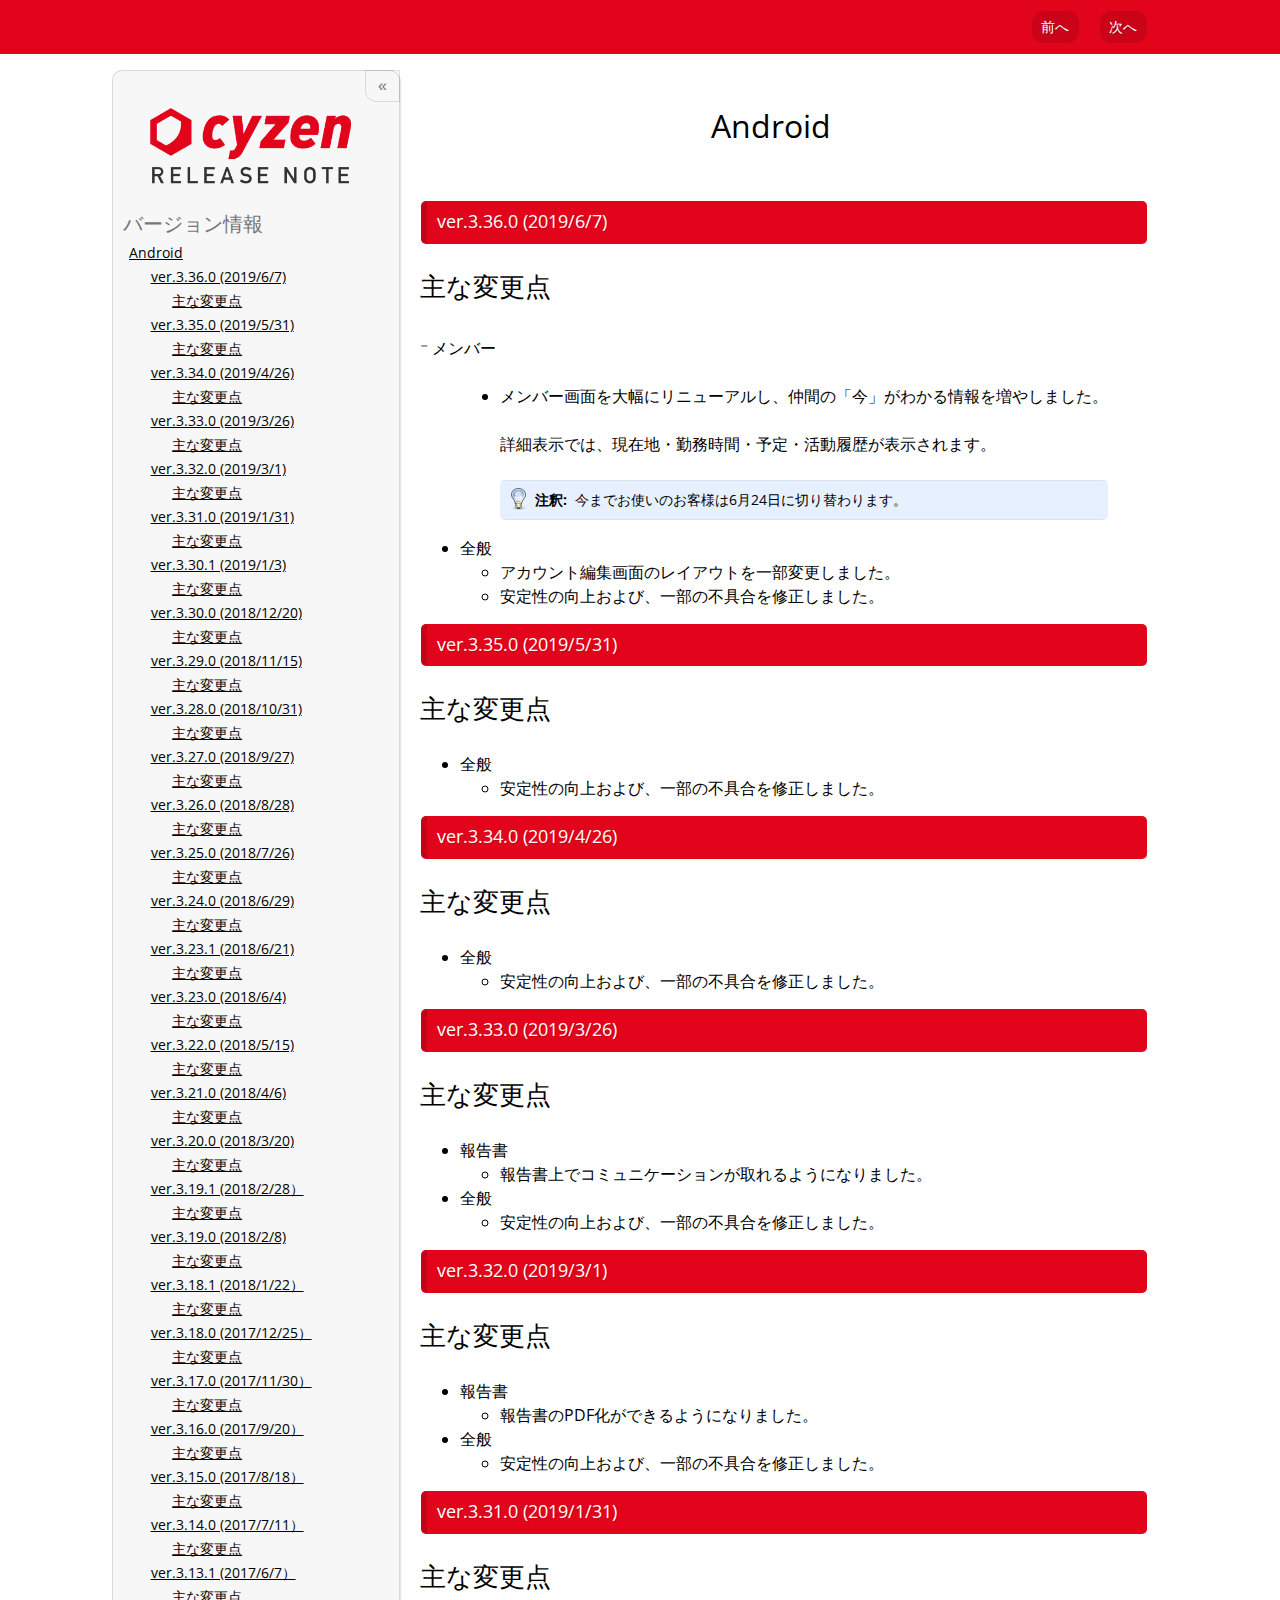
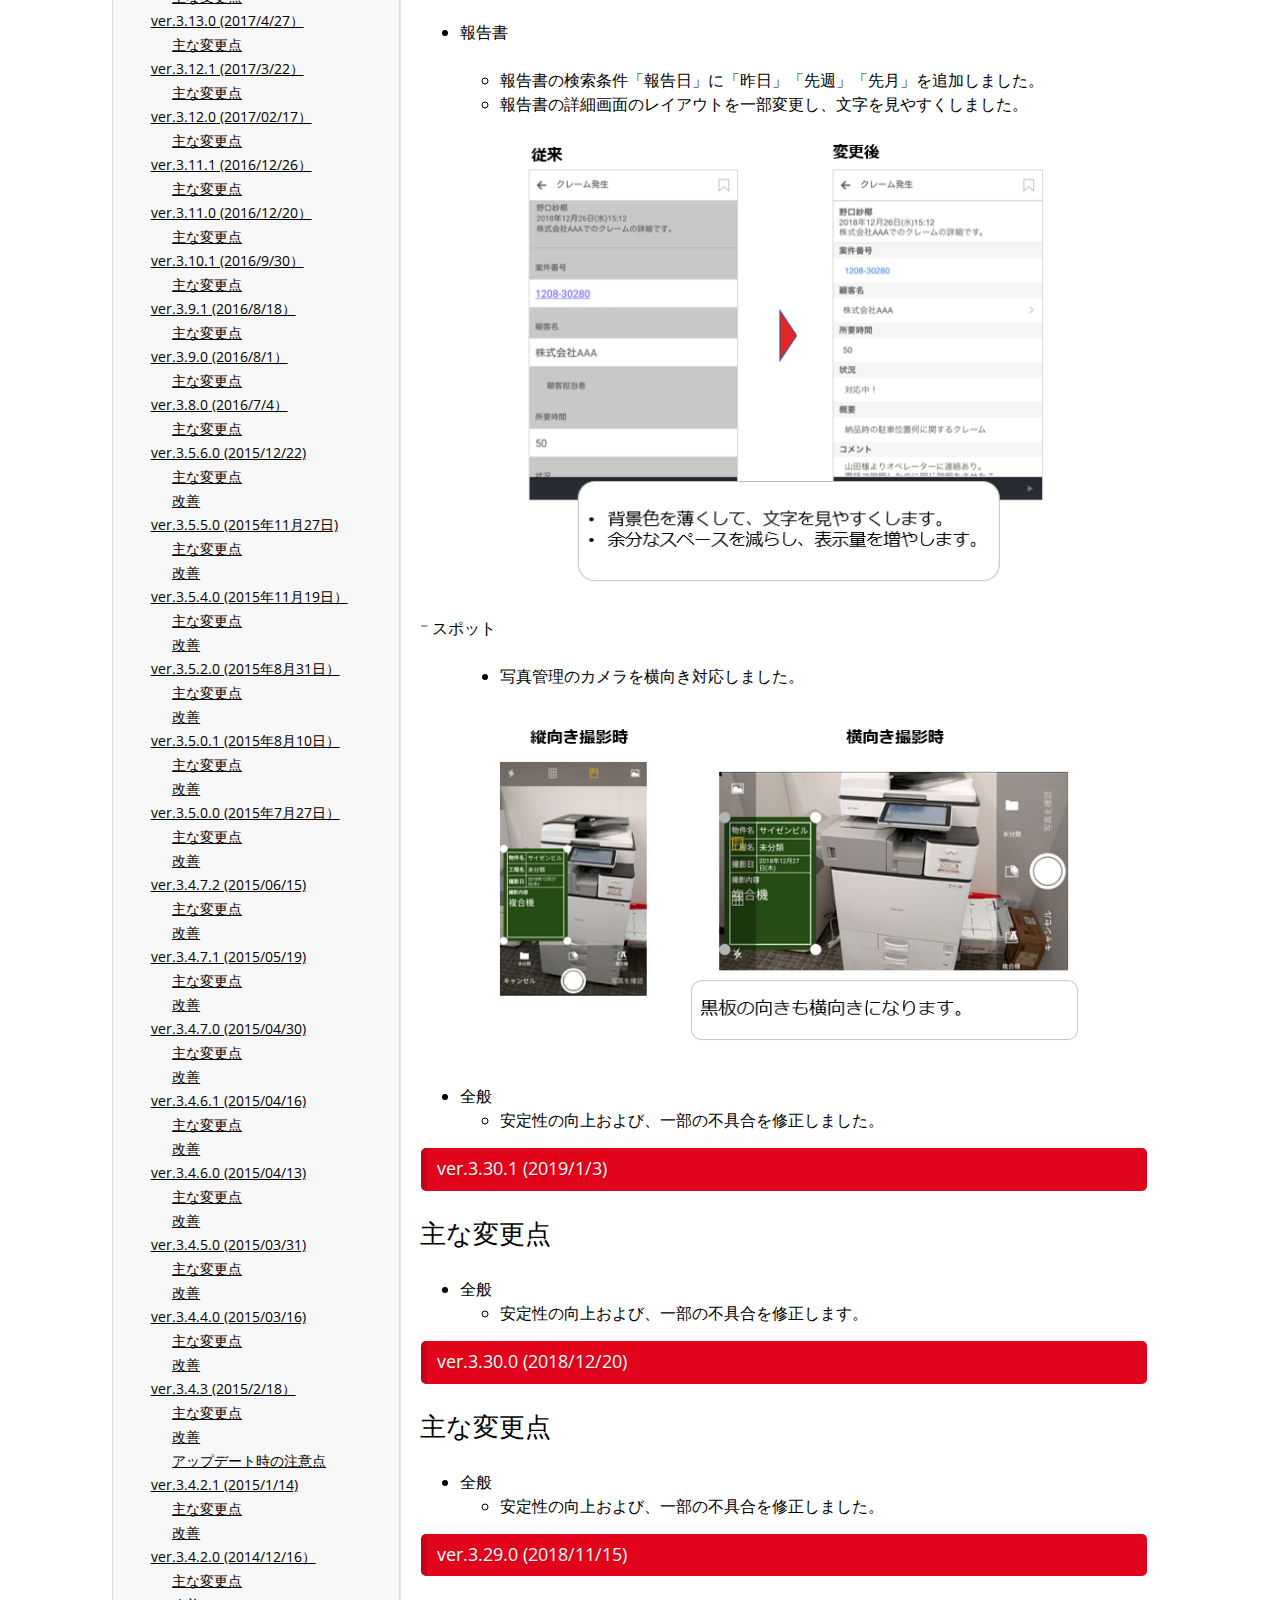
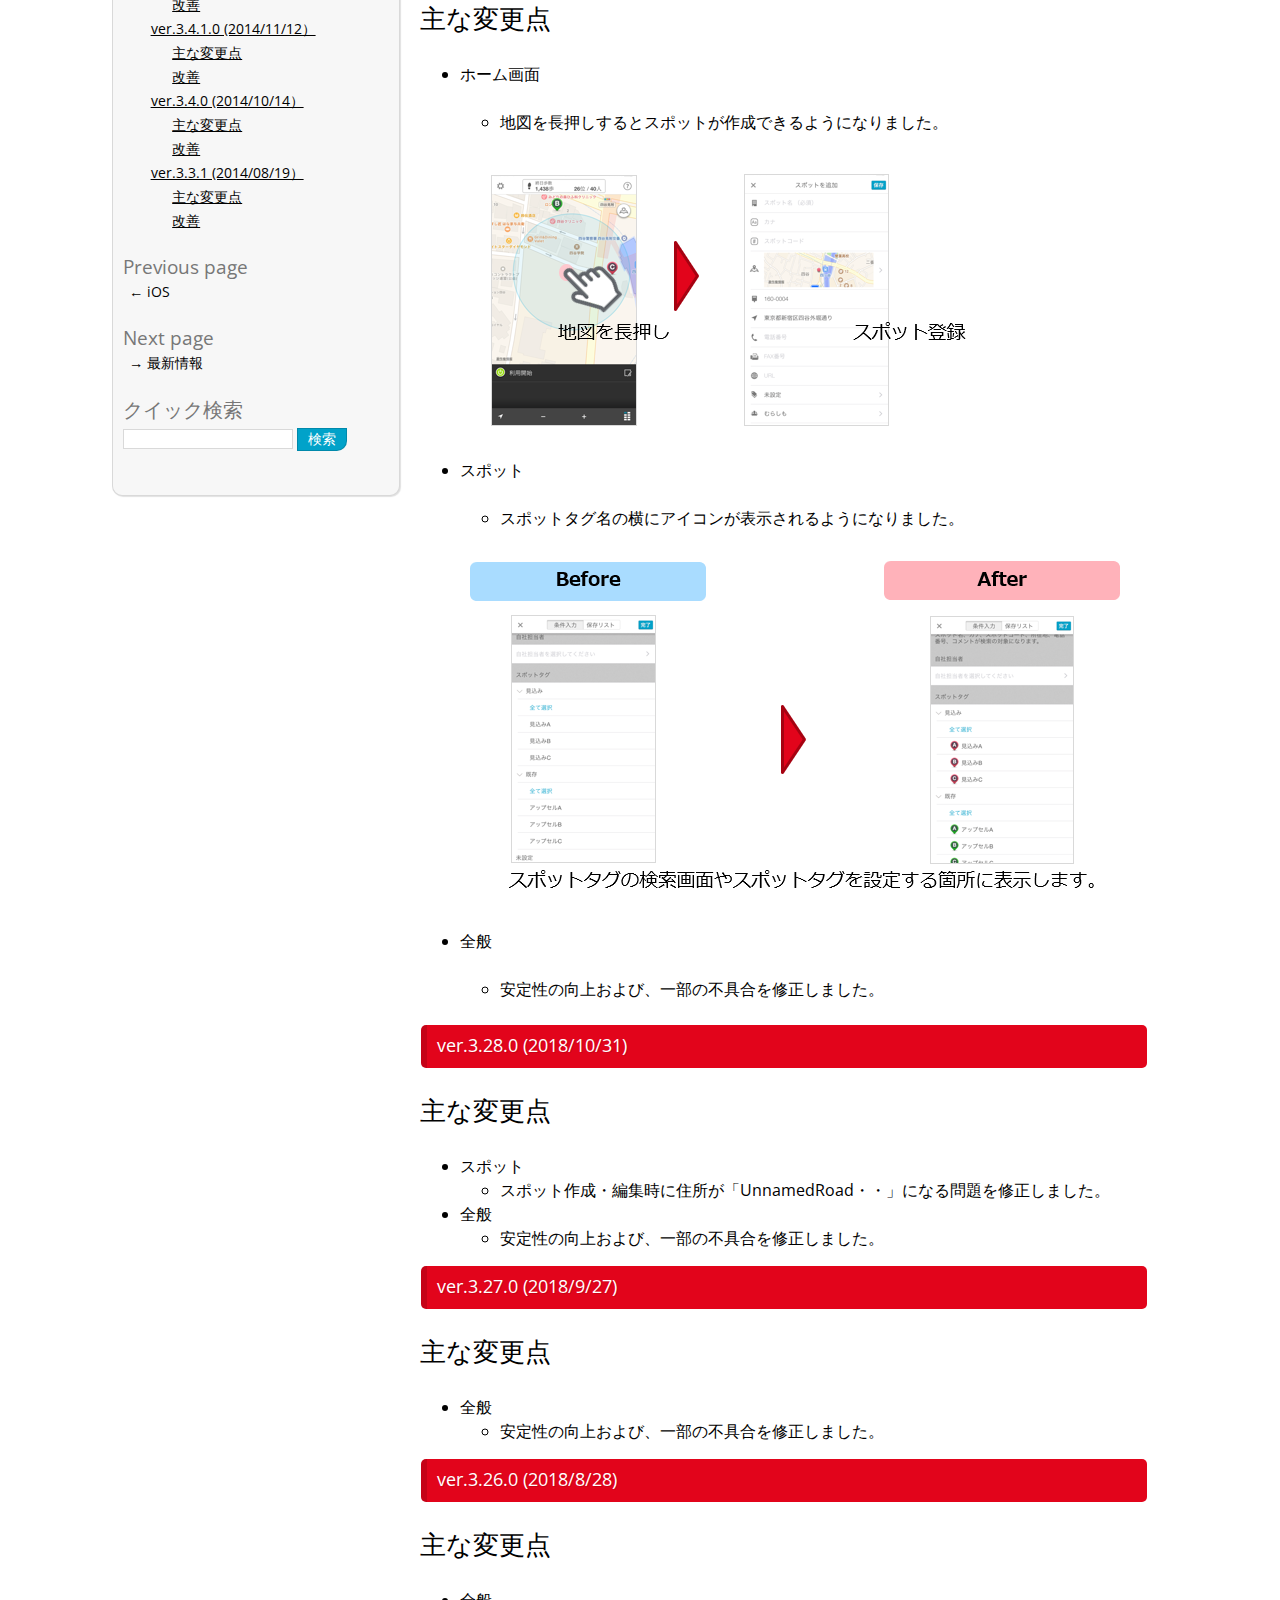
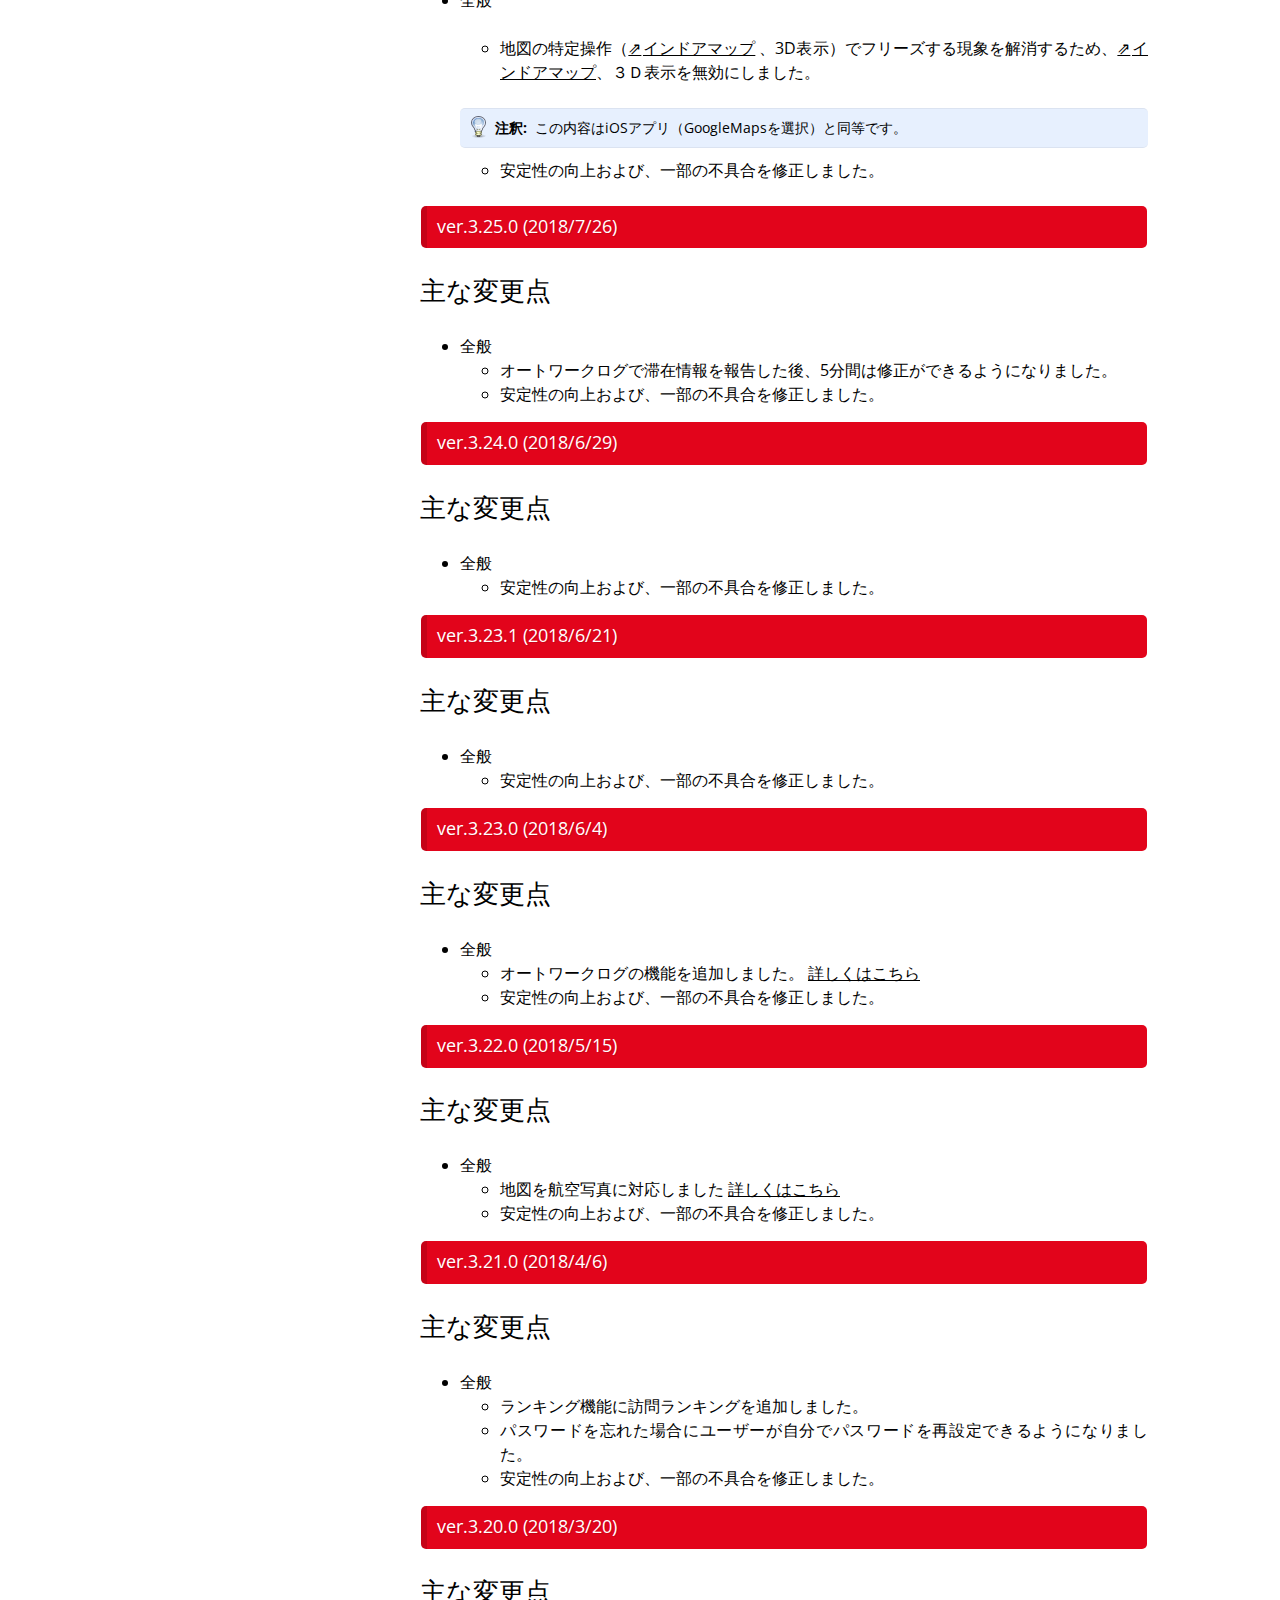
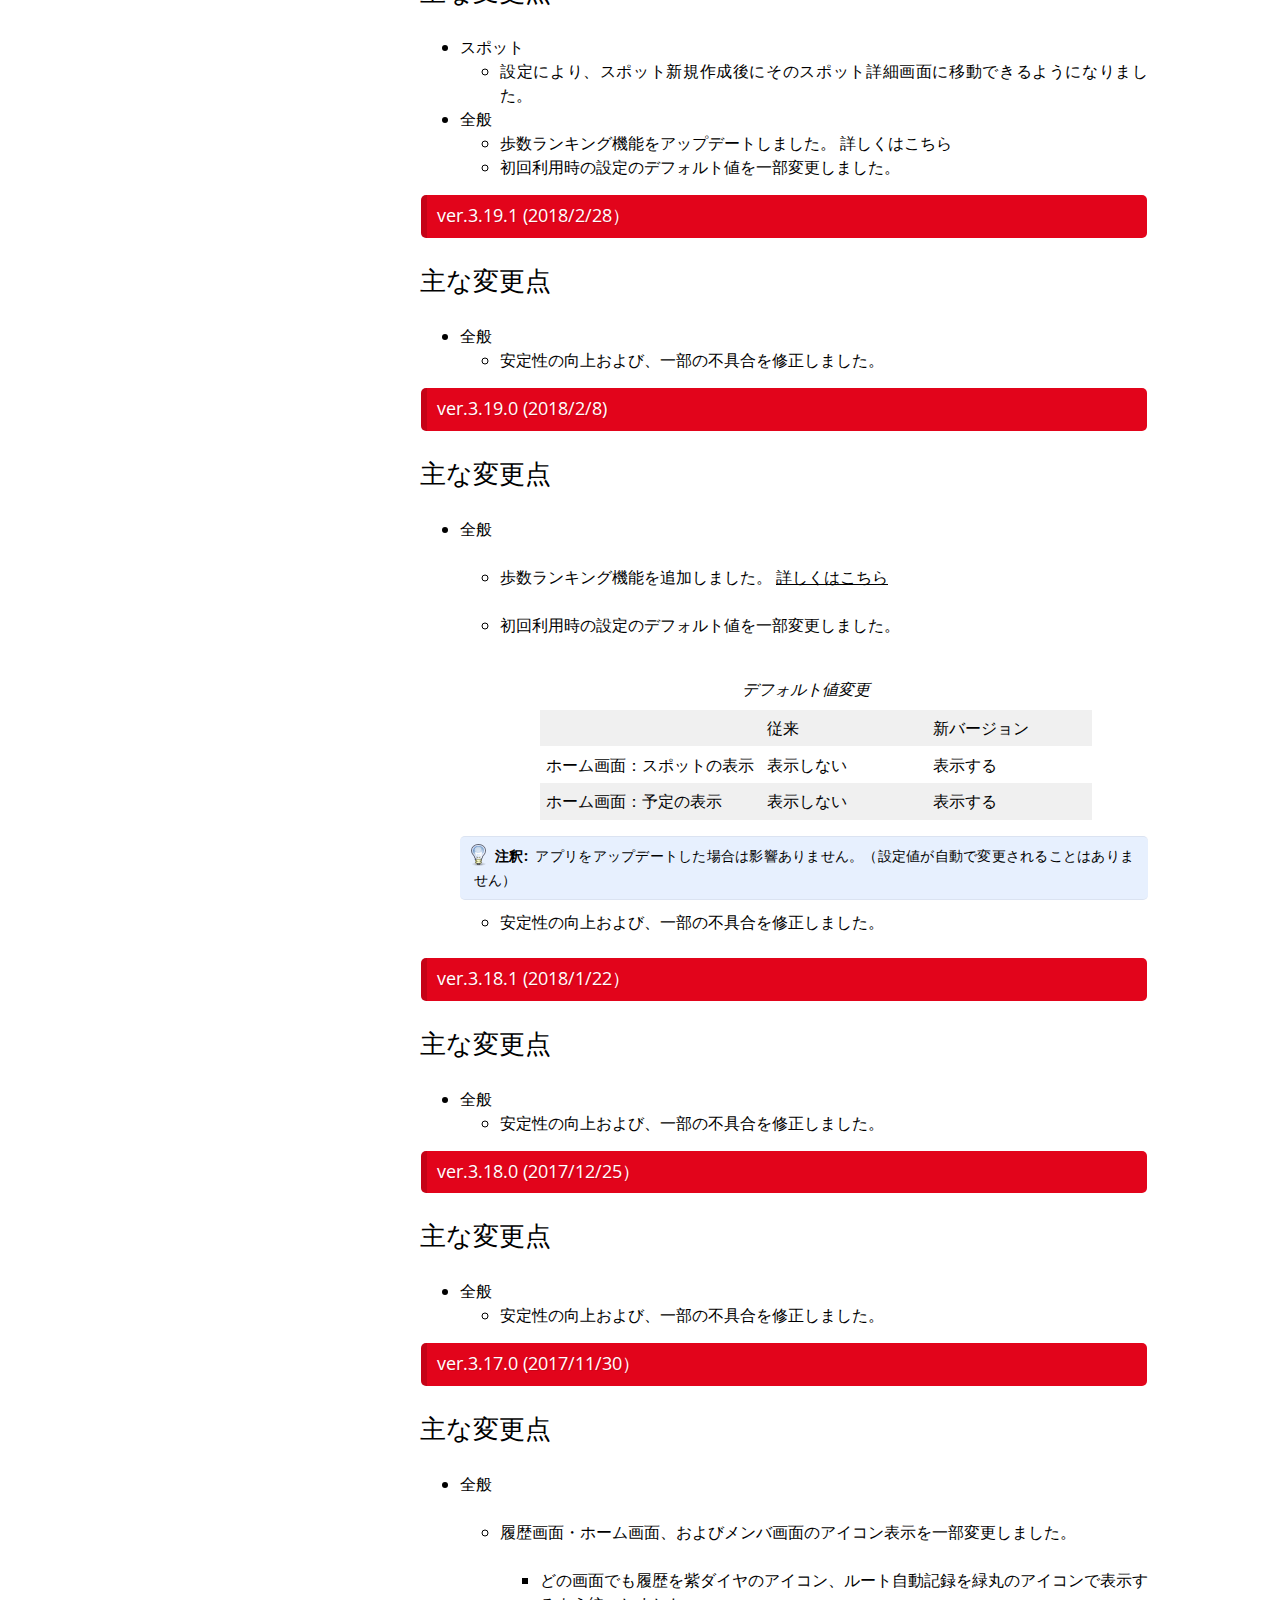
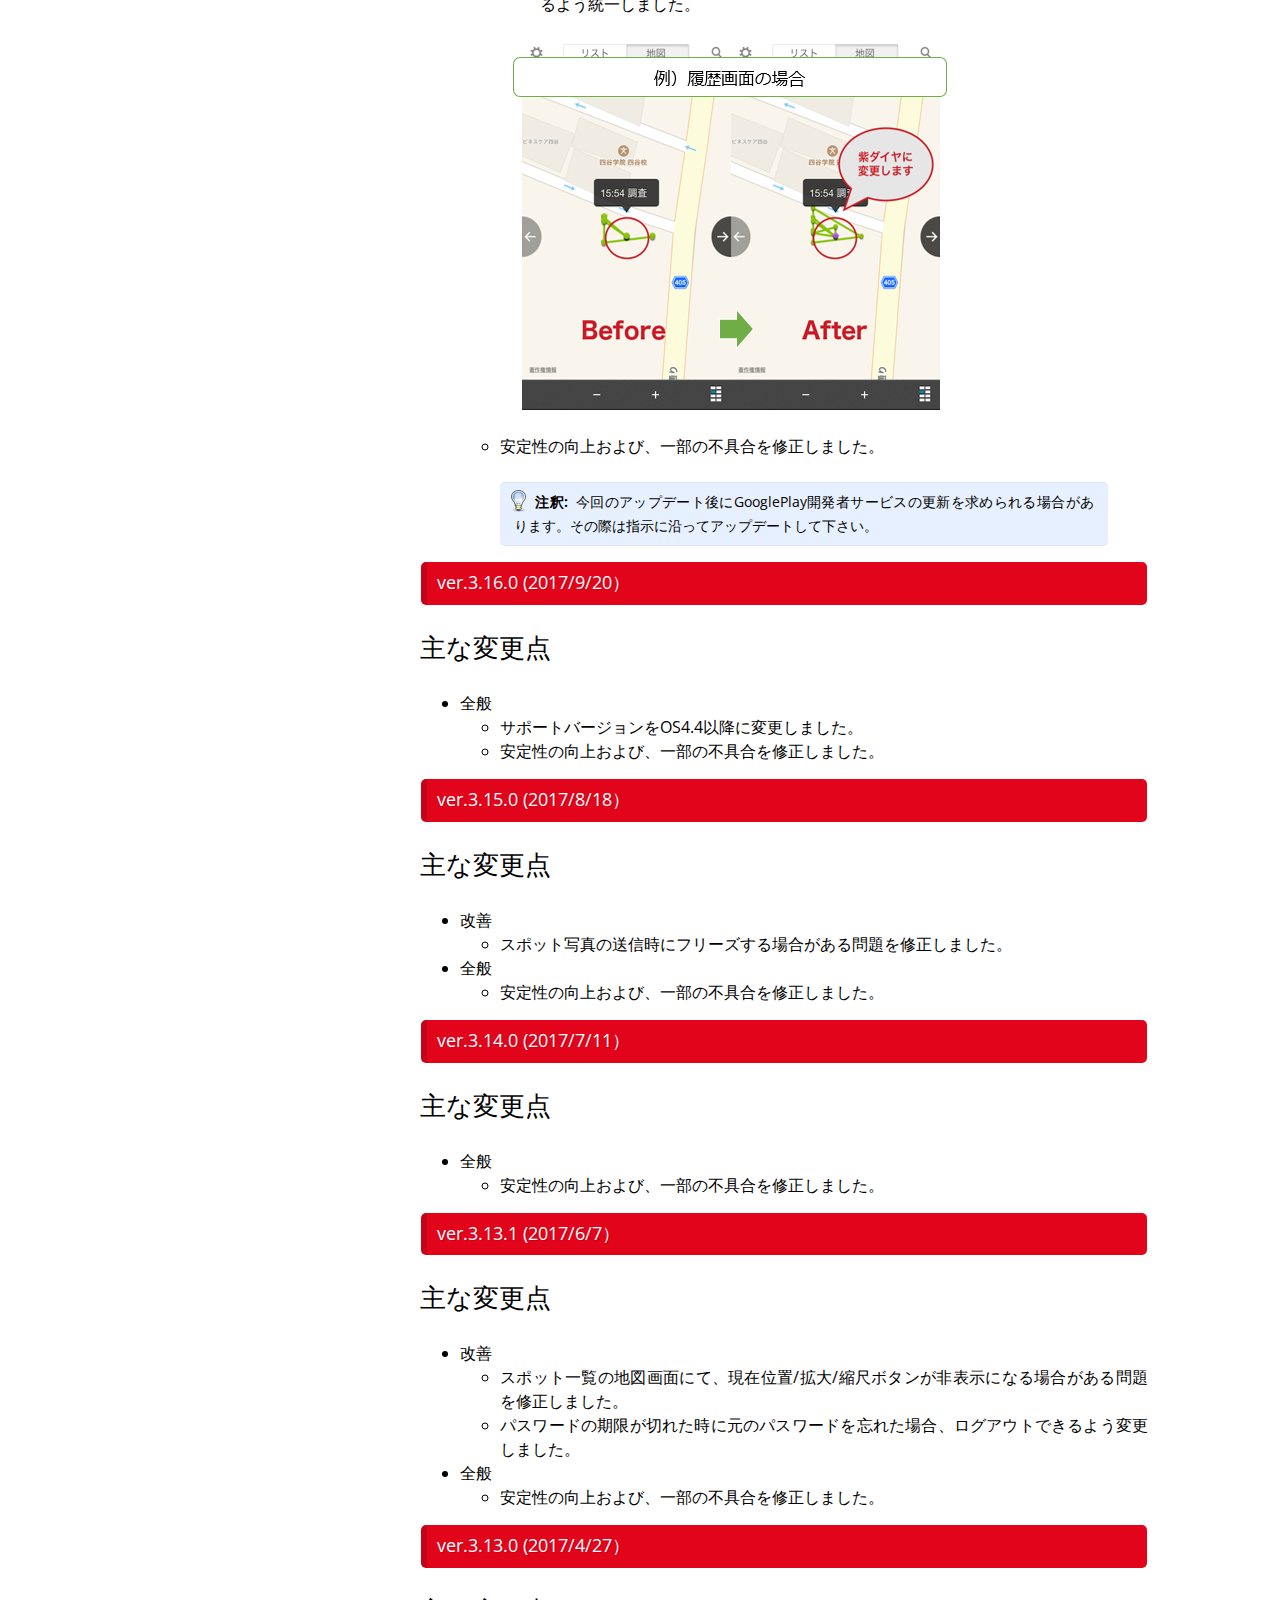
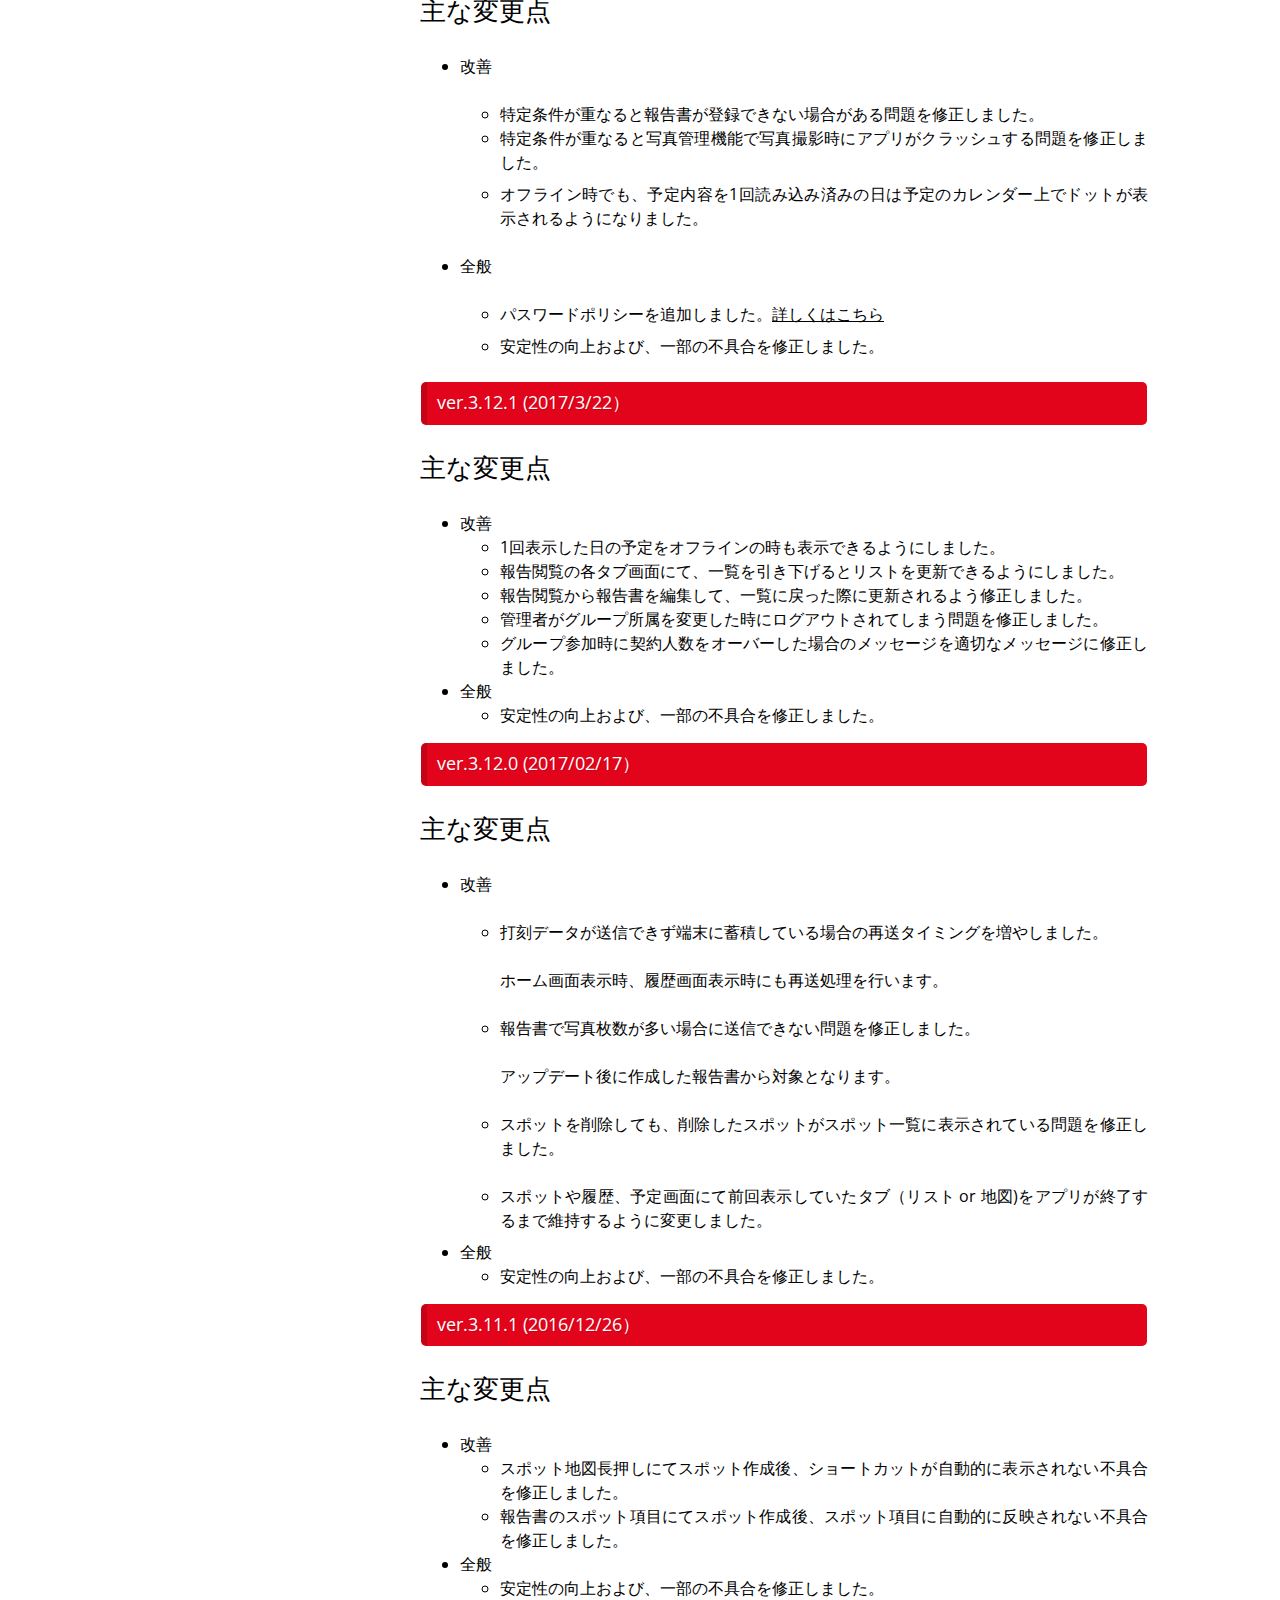
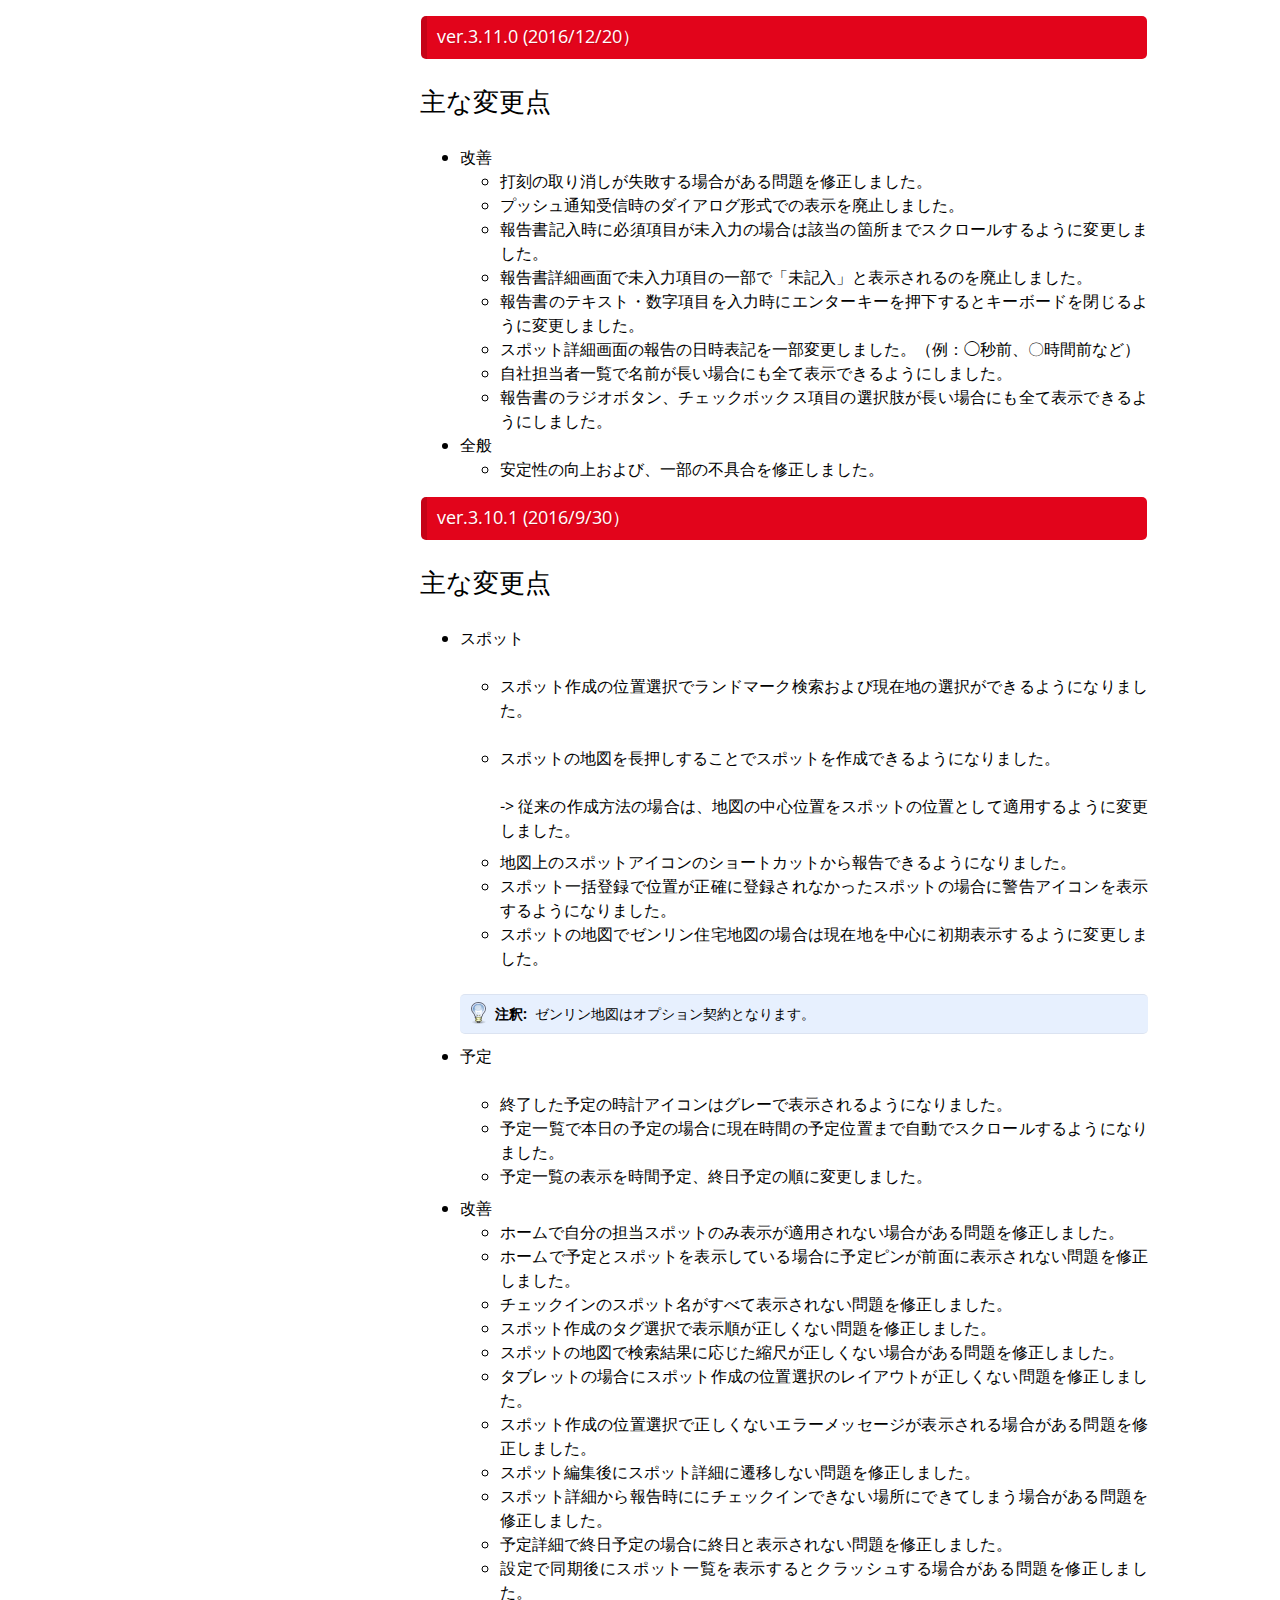
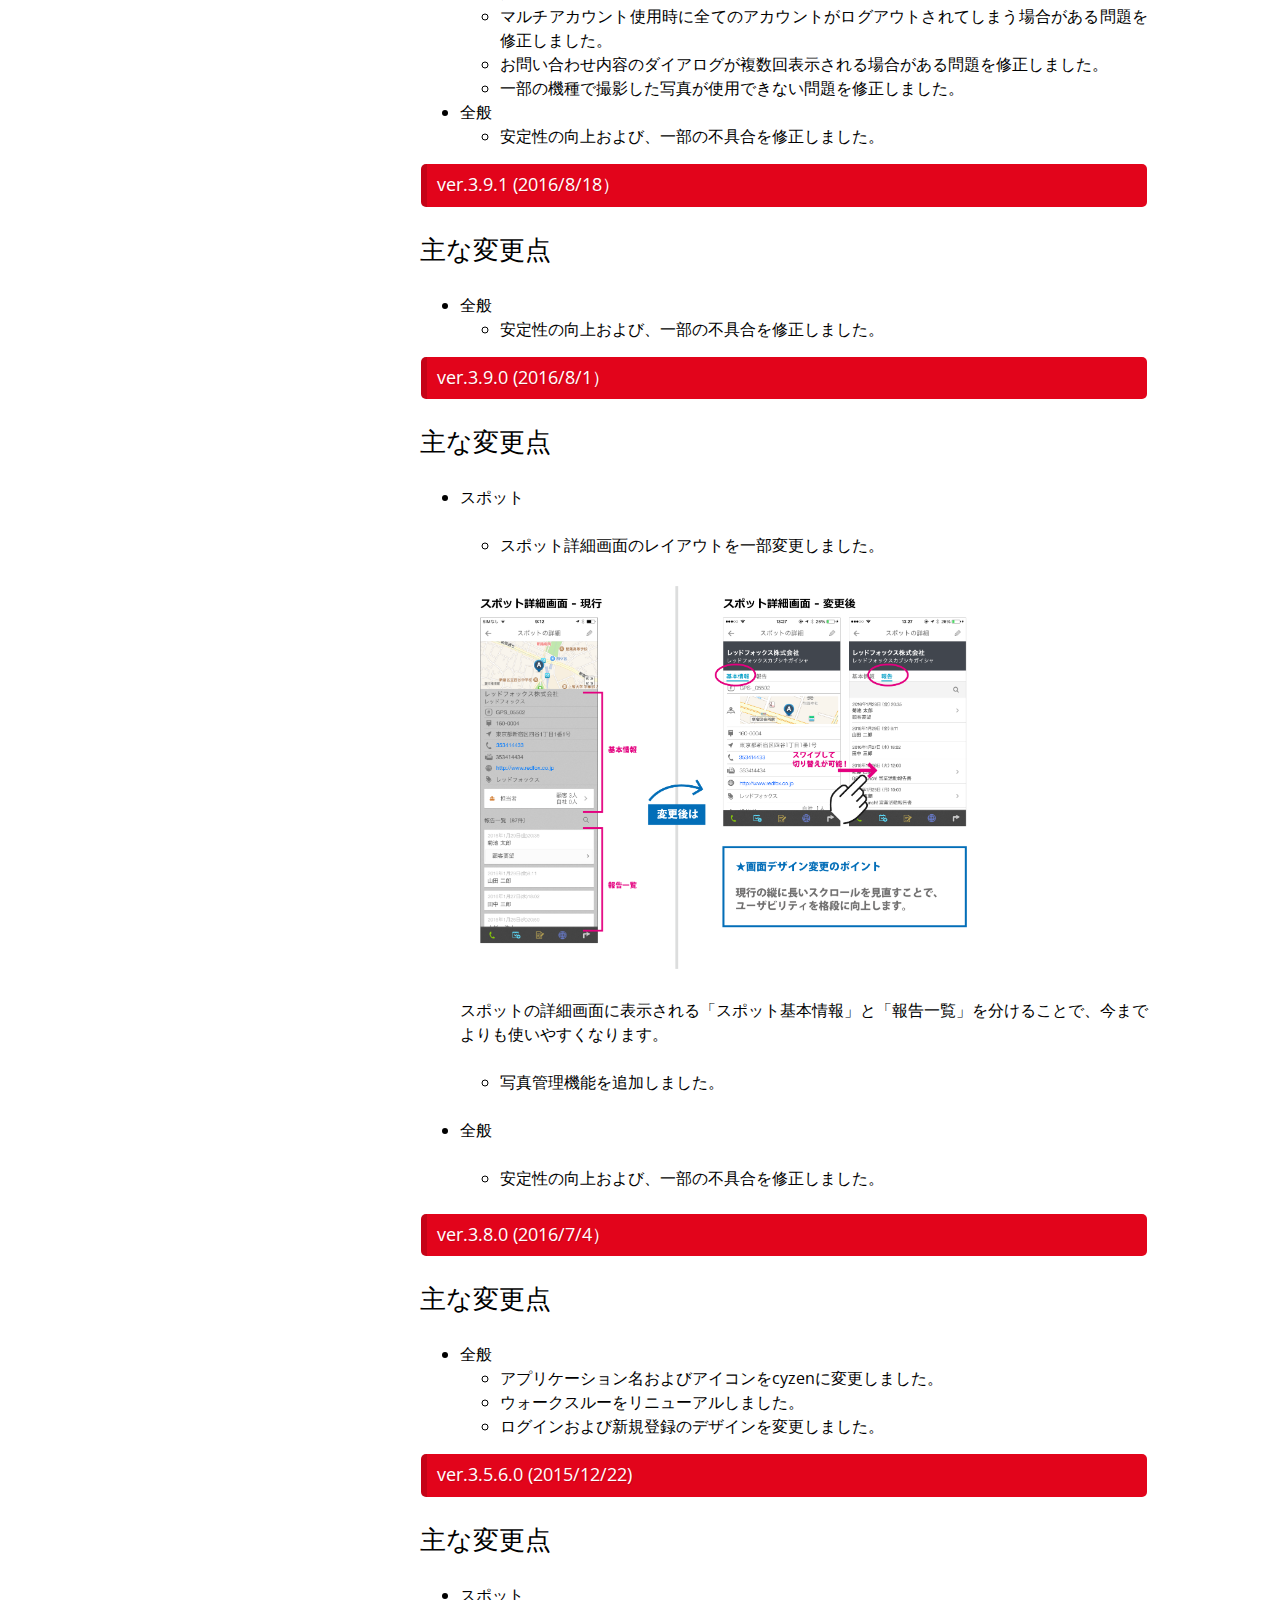
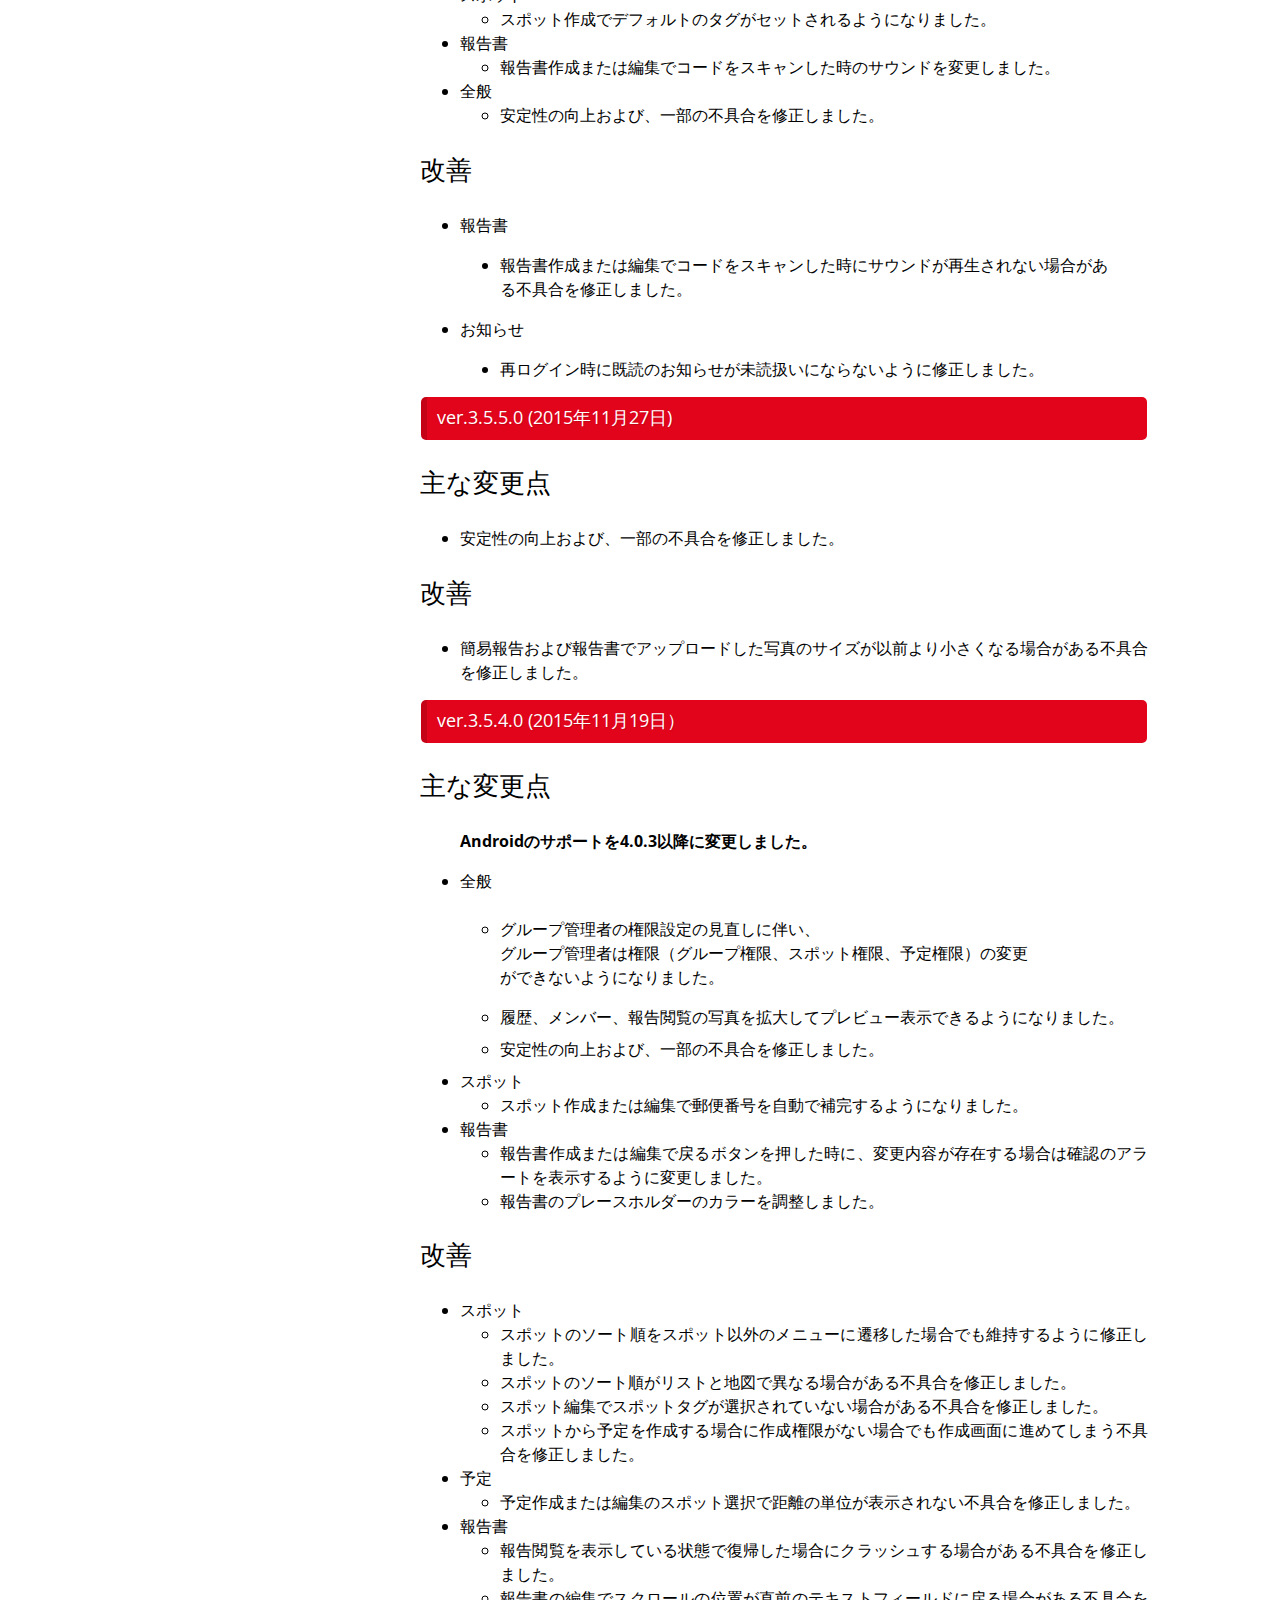
==== commit 38ea26a8: "Fixed contents" ====
--- a/android.html
+++ b/android.html
@@ -72,10 +72,35 @@
             
 <div class="section" id="android">
 <h1>Android<a class="headerlink" href="#android" title="このヘッドラインへのパーマリンク">¶</a></h1>
+<div class="section" id="ver-3-36-0-2019-6-7">
+<span id="ver-3-36-0"></span><h2>ver.3.36.0 (2019/6/7)<a class="headerlink" href="#ver-3-36-0-2019-6-7" title="このヘッドラインへのパーマリンク">¶</a></h2>
+<div class="section" id="id1">
+<h3>主な変更点<a class="headerlink" href="#id1" title="このヘッドラインへのパーマリンク">¶</a></h3>
+<p>⁻ メンバー</p>
+<blockquote>
+<div><ul>
+<li><p class="first">メンバー画面を大幅にリニューアルし、仲間の「今」がわかる情報を増やしました。</p>
+<p>詳細表示では、現在地・勤務時間・予定・活動履歴が表示されます。</p>
+<div class="admonition note">
+<p class="first admonition-title">注釈</p>
+<p class="last">今までお使いのお客様は6月24日に切り替わります。</p>
+</div>
+</li>
+</ul>
+</div></blockquote>
+<ul class="simple">
+<li>全般<ul>
+<li>アカウント編集画面のレイアウトを一部変更しました。</li>
+<li>安定性の向上および、一部の不具合を修正しました。</li>
+</ul>
+</li>
+</ul>
+</div>
+</div>
 <div class="section" id="ver-3-35-0-2019-5-31">
 <span id="ver-3-35-0"></span><h2>ver.3.35.0 (2019/5/31)<a class="headerlink" href="#ver-3-35-0-2019-5-31" title="このヘッドラインへのパーマリンク">¶</a></h2>
-<div class="section" id="id1">
-<h3>主な変更点<a class="headerlink" href="#id1" title="このヘッドラインへのパーマリンク">¶</a></h3>
+<div class="section" id="id2">
+<h3>主な変更点<a class="headerlink" href="#id2" title="このヘッドラインへのパーマリンク">¶</a></h3>
 <ul class="simple">
 <li>全般<ul>
 <li>安定性の向上および、一部の不具合を修正しました。</li>
@@ -86,8 +111,8 @@
 </div>
 <div class="section" id="ver-3-34-0-2019-4-26">
 <span id="ver-3-34-0"></span><h2>ver.3.34.0 (2019/4/26)<a class="headerlink" href="#ver-3-34-0-2019-4-26" title="このヘッドラインへのパーマリンク">¶</a></h2>
-<div class="section" id="id2">
-<h3>主な変更点<a class="headerlink" href="#id2" title="このヘッドラインへのパーマリンク">¶</a></h3>
+<div class="section" id="id3">
+<h3>主な変更点<a class="headerlink" href="#id3" title="このヘッドラインへのパーマリンク">¶</a></h3>
 <ul class="simple">
 <li>全般<ul>
 <li>安定性の向上および、一部の不具合を修正しました。</li>
@@ -98,8 +123,8 @@
 </div>
 <div class="section" id="ver-3-33-0-2019-3-26">
 <span id="ver-3-33-0"></span><h2>ver.3.33.0 (2019/3/26)<a class="headerlink" href="#ver-3-33-0-2019-3-26" title="このヘッドラインへのパーマリンク">¶</a></h2>
-<div class="section" id="id3">
-<h3>主な変更点<a class="headerlink" href="#id3" title="このヘッドラインへのパーマリンク">¶</a></h3>
+<div class="section" id="id4">
+<h3>主な変更点<a class="headerlink" href="#id4" title="このヘッドラインへのパーマリンク">¶</a></h3>
 <ul class="simple">
 <li>報告書<ul>
 <li>報告書上でコミュニケーションが取れるようになりました。</li>
@@ -114,8 +139,8 @@
 </div>
 <div class="section" id="ver-3-32-0-2019-3-1">
 <span id="ver-3-32-0"></span><h2>ver.3.32.0 (2019/3/1)<a class="headerlink" href="#ver-3-32-0-2019-3-1" title="このヘッドラインへのパーマリンク">¶</a></h2>
-<div class="section" id="id4">
-<h3>主な変更点<a class="headerlink" href="#id4" title="このヘッドラインへのパーマリンク">¶</a></h3>
+<div class="section" id="id5">
+<h3>主な変更点<a class="headerlink" href="#id5" title="このヘッドラインへのパーマリンク">¶</a></h3>
 <ul class="simple">
 <li>報告書<ul>
 <li>報告書のPDF化ができるようになりました。</li>
@@ -130,8 +155,8 @@
 </div>
 <div class="section" id="ver-3-31-0-2019-1-31">
 <span id="ver-3-31-0"></span><h2>ver.3.31.0 (2019/1/31)<a class="headerlink" href="#ver-3-31-0-2019-1-31" title="このヘッドラインへのパーマリンク">¶</a></h2>
-<div class="section" id="id5">
-<h3>主な変更点<a class="headerlink" href="#id5" title="このヘッドラインへのパーマリンク">¶</a></h3>
+<div class="section" id="id6">
+<h3>主な変更点<a class="headerlink" href="#id6" title="このヘッドラインへのパーマリンク">¶</a></h3>
 <ul>
 <li><p class="first">報告書</p>
 <ul class="simple">
@@ -160,8 +185,8 @@
 </div>
 <div class="section" id="ver-3-30-1-2019-1-3">
 <span id="ver-3-30-1"></span><h2>ver.3.30.1 (2019/1/3)<a class="headerlink" href="#ver-3-30-1-2019-1-3" title="このヘッドラインへのパーマリンク">¶</a></h2>
-<div class="section" id="id6">
-<h3>主な変更点<a class="headerlink" href="#id6" title="このヘッドラインへのパーマリンク">¶</a></h3>
+<div class="section" id="id7">
+<h3>主な変更点<a class="headerlink" href="#id7" title="このヘッドラインへのパーマリンク">¶</a></h3>
 <ul class="simple">
 <li>全般<ul>
 <li>安定性の向上および、一部の不具合を修正します。</li>
@@ -172,8 +197,8 @@
 </div>
 <div class="section" id="ver-3-30-0-2018-12-20">
 <span id="ver-3-30-0"></span><h2>ver.3.30.0 (2018/12/20)<a class="headerlink" href="#ver-3-30-0-2018-12-20" title="このヘッドラインへのパーマリンク">¶</a></h2>
-<div class="section" id="id7">
-<h3>主な変更点<a class="headerlink" href="#id7" title="このヘッドラインへのパーマリンク">¶</a></h3>
+<div class="section" id="id8">
+<h3>主な変更点<a class="headerlink" href="#id8" title="このヘッドラインへのパーマリンク">¶</a></h3>
 <ul class="simple">
 <li>全般<ul>
 <li>安定性の向上および、一部の不具合を修正しました。</li>
@@ -184,8 +209,8 @@
 </div>
 <div class="section" id="ver-3-29-0-2018-11-15">
 <span id="ver-3-29-0"></span><h2>ver.3.29.0 (2018/11/15)<a class="headerlink" href="#ver-3-29-0-2018-11-15" title="このヘッドラインへのパーマリンク">¶</a></h2>
-<div class="section" id="id8">
-<h3>主な変更点<a class="headerlink" href="#id8" title="このヘッドラインへのパーマリンク">¶</a></h3>
+<div class="section" id="id9">
+<h3>主な変更点<a class="headerlink" href="#id9" title="このヘッドラインへのパーマリンク">¶</a></h3>
 <ul>
 <li><p class="first">ホーム画面</p>
 <ul class="simple">
@@ -209,8 +234,8 @@
 </div>
 <div class="section" id="ver-3-28-0-2018-10-31">
 <span id="ver-3-28-0"></span><h2>ver.3.28.0 (2018/10/31)<a class="headerlink" href="#ver-3-28-0-2018-10-31" title="このヘッドラインへのパーマリンク">¶</a></h2>
-<div class="section" id="id9">
-<h3>主な変更点<a class="headerlink" href="#id9" title="このヘッドラインへのパーマリンク">¶</a></h3>
+<div class="section" id="id10">
+<h3>主な変更点<a class="headerlink" href="#id10" title="このヘッドラインへのパーマリンク">¶</a></h3>
 <ul class="simple">
 <li>スポット<ul>
 <li>スポット作成・編集時に住所が「UnnamedRoad・・」になる問題を修正しました。</li>
@@ -225,8 +250,8 @@
 </div>
 <div class="section" id="ver-3-27-0-2018-9-27">
 <span id="ver-3-27-0"></span><h2>ver.3.27.0 (2018/9/27)<a class="headerlink" href="#ver-3-27-0-2018-9-27" title="このヘッドラインへのパーマリンク">¶</a></h2>
-<div class="section" id="id10">
-<h3>主な変更点<a class="headerlink" href="#id10" title="このヘッドラインへのパーマリンク">¶</a></h3>
+<div class="section" id="id11">
+<h3>主な変更点<a class="headerlink" href="#id11" title="このヘッドラインへのパーマリンク">¶</a></h3>
 <ul class="simple">
 <li>全般<ul>
 <li>安定性の向上および、一部の不具合を修正しました。</li>
@@ -237,8 +262,8 @@
 </div>
 <div class="section" id="ver-3-26-0-2018-8-28">
 <span id="ver-3-26-0"></span><h2>ver.3.26.0 (2018/8/28)<a class="headerlink" href="#ver-3-26-0-2018-8-28" title="このヘッドラインへのパーマリンク">¶</a></h2>
-<div class="section" id="id11">
-<h3>主な変更点<a class="headerlink" href="#id11" title="このヘッドラインへのパーマリンク">¶</a></h3>
+<div class="section" id="id12">
+<h3>主な変更点<a class="headerlink" href="#id12" title="このヘッドラインへのパーマリンク">¶</a></h3>
 <ul>
 <li><p class="first">全般</p>
 <ul class="simple">
@@ -257,8 +282,8 @@
 </div>
 <div class="section" id="ver-3-25-0-2018-7-26">
 <span id="ver-3-25-0"></span><h2>ver.3.25.0 (2018/7/26)<a class="headerlink" href="#ver-3-25-0-2018-7-26" title="このヘッドラインへのパーマリンク">¶</a></h2>
-<div class="section" id="id14">
-<h3>主な変更点<a class="headerlink" href="#id14" title="このヘッドラインへのパーマリンク">¶</a></h3>
+<div class="section" id="id15">
+<h3>主な変更点<a class="headerlink" href="#id15" title="このヘッドラインへのパーマリンク">¶</a></h3>
 <ul class="simple">
 <li>全般<ul>
 <li>オートワークログで滞在情報を報告した後、5分間は修正ができるようになりました。</li>
@@ -270,8 +295,8 @@
 </div>
 <div class="section" id="ver-3-24-0-2018-6-29">
 <span id="ver-3-24-0"></span><h2>ver.3.24.0 (2018/6/29)<a class="headerlink" href="#ver-3-24-0-2018-6-29" title="このヘッドラインへのパーマリンク">¶</a></h2>
-<div class="section" id="id15">
-<h3>主な変更点<a class="headerlink" href="#id15" title="このヘッドラインへのパーマリンク">¶</a></h3>
+<div class="section" id="id16">
+<h3>主な変更点<a class="headerlink" href="#id16" title="このヘッドラインへのパーマリンク">¶</a></h3>
 <ul class="simple">
 <li>全般<ul>
 <li>安定性の向上および、一部の不具合を修正しました。</li>
@@ -282,8 +307,8 @@
 </div>
 <div class="section" id="ver-3-23-1-2018-6-21">
 <span id="ver-3-23-1"></span><h2>ver.3.23.1 (2018/6/21)<a class="headerlink" href="#ver-3-23-1-2018-6-21" title="このヘッドラインへのパーマリンク">¶</a></h2>
-<div class="section" id="id16">
-<h3>主な変更点<a class="headerlink" href="#id16" title="このヘッドラインへのパーマリンク">¶</a></h3>
+<div class="section" id="id17">
+<h3>主な変更点<a class="headerlink" href="#id17" title="このヘッドラインへのパーマリンク">¶</a></h3>
 <ul class="simple">
 <li>全般<ul>
 <li>安定性の向上および、一部の不具合を修正しました。</li>
@@ -294,8 +319,8 @@
 </div>
 <div class="section" id="ver-3-23-0-2018-6-4">
 <span id="ver-3-23-0"></span><h2>ver.3.23.0 (2018/6/4)<a class="headerlink" href="#ver-3-23-0-2018-6-4" title="このヘッドラインへのパーマリンク">¶</a></h2>
-<div class="section" id="id17">
-<h3>主な変更点<a class="headerlink" href="#id17" title="このヘッドラインへのパーマリンク">¶</a></h3>
+<div class="section" id="id18">
+<h3>主な変更点<a class="headerlink" href="#id18" title="このヘッドラインへのパーマリンク">¶</a></h3>
 <ul class="simple">
 <li>全般<ul>
 <li>オートワークログの機能を追加しました。 <a class="reference internal" href="newFeature.html#autowork-log"><span class="std std-ref">詳しくはこちら</span></a></li>
@@ -307,8 +332,8 @@
 </div>
 <div class="section" id="ver-3-22-0-2018-5-15">
 <span id="ver-3-22-0"></span><h2>ver.3.22.0 (2018/5/15)<a class="headerlink" href="#ver-3-22-0-2018-5-15" title="このヘッドラインへのパーマリンク">¶</a></h2>
-<div class="section" id="id18">
-<h3>主な変更点<a class="headerlink" href="#id18" title="このヘッドラインへのパーマリンク">¶</a></h3>
+<div class="section" id="id19">
+<h3>主な変更点<a class="headerlink" href="#id19" title="このヘッドラインへのパーマリンク">¶</a></h3>
 <ul class="simple">
 <li>全般<ul>
 <li>地図を航空写真に対応しました  <a class="reference internal" href="newFeature.html#mapchanges201805"><span class="std std-ref">詳しくはこちら</span></a></li>
@@ -320,8 +345,8 @@
 </div>
 <div class="section" id="ver-3-21-0-2018-4-6">
 <span id="ver-3-21-0"></span><h2>ver.3.21.0 (2018/4/6)<a class="headerlink" href="#ver-3-21-0-2018-4-6" title="このヘッドラインへのパーマリンク">¶</a></h2>
-<div class="section" id="id19">
-<h3>主な変更点<a class="headerlink" href="#id19" title="このヘッドラインへのパーマリンク">¶</a></h3>
+<div class="section" id="id20">
+<h3>主な変更点<a class="headerlink" href="#id20" title="このヘッドラインへのパーマリンク">¶</a></h3>
 <ul class="simple">
 <li>全般<ul>
 <li>ランキング機能に訪問ランキングを追加しました。</li>
@@ -334,8 +359,8 @@
 </div>
 <div class="section" id="ver-3-20-0-2018-3-20">
 <span id="ver-3-20-0"></span><h2>ver.3.20.0 (2018/3/20)<a class="headerlink" href="#ver-3-20-0-2018-3-20" title="このヘッドラインへのパーマリンク">¶</a></h2>
-<div class="section" id="id20">
-<h3>主な変更点<a class="headerlink" href="#id20" title="このヘッドラインへのパーマリンク">¶</a></h3>
+<div class="section" id="id21">
+<h3>主な変更点<a class="headerlink" href="#id21" title="このヘッドラインへのパーマリンク">¶</a></h3>
 <ul class="simple">
 <li>スポット<ul>
 <li>設定により、スポット新規作成後にそのスポット詳細画面に移動できるようになりました。</li>
@@ -351,8 +376,8 @@
 </div>
 <div class="section" id="ver-3-19-1-2018-2-28">
 <span id="ver-3-19-1"></span><h2>ver.3.19.1 (2018/2/28）<a class="headerlink" href="#ver-3-19-1-2018-2-28" title="このヘッドラインへのパーマリンク">¶</a></h2>
-<div class="section" id="id21">
-<h3>主な変更点<a class="headerlink" href="#id21" title="このヘッドラインへのパーマリンク">¶</a></h3>
+<div class="section" id="id22">
+<h3>主な変更点<a class="headerlink" href="#id22" title="このヘッドラインへのパーマリンク">¶</a></h3>
 <ul class="simple">
 <li>全般<ul>
 <li>安定性の向上および、一部の不具合を修正しました。</li>
@@ -363,8 +388,8 @@
 </div>
 <div class="section" id="ver-3-19-0-2018-2-8">
 <span id="ver-3-19-0"></span><h2>ver.3.19.0 (2018/2/8)<a class="headerlink" href="#ver-3-19-0-2018-2-8" title="このヘッドラインへのパーマリンク">¶</a></h2>
-<div class="section" id="id22">
-<h3>主な変更点<a class="headerlink" href="#id22" title="このヘッドラインへのパーマリンク">¶</a></h3>
+<div class="section" id="id23">
+<h3>主な変更点<a class="headerlink" href="#id23" title="このヘッドラインへのパーマリンク">¶</a></h3>
 <ul>
 <li><p class="first">全般</p>
 <ul>
@@ -372,8 +397,8 @@
 </li>
 <li><p class="first">初回利用時の設定のデフォルト値を一部変更しました。</p>
 <blockquote>
-<div><table border="1" class="colwidths-given center-align docutils" id="id78">
-<caption><span class="caption-text">デフォルト値変更</span><a class="headerlink" href="#id78" title="このテーブルへのパーマリンク">¶</a></caption>
+<div><table border="1" class="colwidths-given center-align docutils" id="id79">
+<caption><span class="caption-text">デフォルト値変更</span><a class="headerlink" href="#id79" title="このテーブルへのパーマリンク">¶</a></caption>
 <colgroup>
 <col width="40%" />
 <col width="30%" />
@@ -410,8 +435,8 @@
 </div>
 <div class="section" id="ver-3-18-1-2018-1-22">
 <span id="ver-3-18-1"></span><h2>ver.3.18.1 (2018/1/22）<a class="headerlink" href="#ver-3-18-1-2018-1-22" title="このヘッドラインへのパーマリンク">¶</a></h2>
-<div class="section" id="id23">
-<h3>主な変更点<a class="headerlink" href="#id23" title="このヘッドラインへのパーマリンク">¶</a></h3>
+<div class="section" id="id24">
+<h3>主な変更点<a class="headerlink" href="#id24" title="このヘッドラインへのパーマリンク">¶</a></h3>
 <ul class="simple">
 <li>全般<ul>
 <li>安定性の向上および、一部の不具合を修正しました。</li>
@@ -422,8 +447,8 @@
 </div>
 <div class="section" id="ver-3-18-0-2017-12-25">
 <span id="ver-3-18-0"></span><h2>ver.3.18.0 (2017/12/25）<a class="headerlink" href="#ver-3-18-0-2017-12-25" title="このヘッドラインへのパーマリンク">¶</a></h2>
-<div class="section" id="id24">
-<h3>主な変更点<a class="headerlink" href="#id24" title="このヘッドラインへのパーマリンク">¶</a></h3>
+<div class="section" id="id25">
+<h3>主な変更点<a class="headerlink" href="#id25" title="このヘッドラインへのパーマリンク">¶</a></h3>
 <ul class="simple">
 <li>全般<ul>
 <li>安定性の向上および、一部の不具合を修正しました。</li>
@@ -434,8 +459,8 @@
 </div>
 <div class="section" id="ver-3-17-0-2017-11-30">
 <span id="ver-3-17-0"></span><h2>ver.3.17.0 (2017/11/30）<a class="headerlink" href="#ver-3-17-0-2017-11-30" title="このヘッドラインへのパーマリンク">¶</a></h2>
-<div class="section" id="id25">
-<h3>主な変更点<a class="headerlink" href="#id25" title="このヘッドラインへのパーマリンク">¶</a></h3>
+<div class="section" id="id26">
+<h3>主な変更点<a class="headerlink" href="#id26" title="このヘッドラインへのパーマリンク">¶</a></h3>
 <ul>
 <li><p class="first">全般</p>
 <ul>
@@ -460,8 +485,8 @@
 </div>
 <div class="section" id="ver-3-16-0-2017-9-20">
 <span id="ver-3-16-0"></span><h2>ver.3.16.0 (2017/9/20）<a class="headerlink" href="#ver-3-16-0-2017-9-20" title="このヘッドラインへのパーマリンク">¶</a></h2>
-<div class="section" id="id26">
-<h3>主な変更点<a class="headerlink" href="#id26" title="このヘッドラインへのパーマリンク">¶</a></h3>
+<div class="section" id="id27">
+<h3>主な変更点<a class="headerlink" href="#id27" title="このヘッドラインへのパーマリンク">¶</a></h3>
 <ul class="simple">
 <li>全般<ul>
 <li>サポートバージョンをOS4.4以降に変更しました。</li>
@@ -473,8 +498,8 @@
 </div>
 <div class="section" id="ver-3-15-0-2017-8-18">
 <span id="ver-3-15-0"></span><h2>ver.3.15.0 (2017/8/18）<a class="headerlink" href="#ver-3-15-0-2017-8-18" title="このヘッドラインへのパーマリンク">¶</a></h2>
-<div class="section" id="id27">
-<h3>主な変更点<a class="headerlink" href="#id27" title="このヘッドラインへのパーマリンク">¶</a></h3>
+<div class="section" id="id28">
+<h3>主な変更点<a class="headerlink" href="#id28" title="このヘッドラインへのパーマリンク">¶</a></h3>
 <ul class="simple">
 <li>改善<ul>
 <li>スポット写真の送信時にフリーズする場合がある問題を修正しました。</li>
@@ -489,8 +514,8 @@
 </div>
 <div class="section" id="ver-3-14-0-2017-7-11">
 <span id="ver-3-14-0"></span><h2>ver.3.14.0 (2017/7/11）<a class="headerlink" href="#ver-3-14-0-2017-7-11" title="このヘッドラインへのパーマリンク">¶</a></h2>
-<div class="section" id="id28">
-<h3>主な変更点<a class="headerlink" href="#id28" title="このヘッドラインへのパーマリンク">¶</a></h3>
+<div class="section" id="id29">
+<h3>主な変更点<a class="headerlink" href="#id29" title="このヘッドラインへのパーマリンク">¶</a></h3>
 <ul class="simple">
 <li>全般<ul>
 <li>安定性の向上および、一部の不具合を修正しました。</li>
@@ -501,8 +526,8 @@
 </div>
 <div class="section" id="ver-3-13-1-2017-6-7">
 <span id="ver-3-13-1"></span><h2>ver.3.13.1 (2017/6/7）<a class="headerlink" href="#ver-3-13-1-2017-6-7" title="このヘッドラインへのパーマリンク">¶</a></h2>
-<div class="section" id="id29">
-<h3>主な変更点<a class="headerlink" href="#id29" title="このヘッドラインへのパーマリンク">¶</a></h3>
+<div class="section" id="id30">
+<h3>主な変更点<a class="headerlink" href="#id30" title="このヘッドラインへのパーマリンク">¶</a></h3>
 <ul class="simple">
 <li>改善<ul>
 <li>スポット一覧の地図画面にて、現在位置/拡大/縮尺ボタンが非表示になる場合がある問題を修正しました。</li>
@@ -518,8 +543,8 @@
 </div>
 <div class="section" id="ver-3-13-0-2017-4-27">
 <span id="ver-3-13-0"></span><h2>ver.3.13.0 (2017/4/27）<a class="headerlink" href="#ver-3-13-0-2017-4-27" title="このヘッドラインへのパーマリンク">¶</a></h2>
-<div class="section" id="id30">
-<h3>主な変更点<a class="headerlink" href="#id30" title="このヘッドラインへのパーマリンク">¶</a></h3>
+<div class="section" id="id31">
+<h3>主な変更点<a class="headerlink" href="#id31" title="このヘッドラインへのパーマリンク">¶</a></h3>
 <ul>
 <li><p class="first">改善</p>
 <ul class="simple">
@@ -543,8 +568,8 @@
 </div>
 <div class="section" id="ver-3-12-1-2017-3-22">
 <span id="ver-3-12-1"></span><h2>ver.3.12.1 (2017/3/22）<a class="headerlink" href="#ver-3-12-1-2017-3-22" title="このヘッドラインへのパーマリンク">¶</a></h2>
-<div class="section" id="id31">
-<h3>主な変更点<a class="headerlink" href="#id31" title="このヘッドラインへのパーマリンク">¶</a></h3>
+<div class="section" id="id32">
+<h3>主な変更点<a class="headerlink" href="#id32" title="このヘッドラインへのパーマリンク">¶</a></h3>
 <ul class="simple">
 <li>改善<ul>
 <li>1回表示した日の予定をオフラインの時も表示できるようにしました。</li>
@@ -563,8 +588,8 @@
 </div>
 <div class="section" id="ver-3-12-0-2017-02-17">
 <span id="ver-3-12-0"></span><h2>ver.3.12.0 (2017/02/17）<a class="headerlink" href="#ver-3-12-0-2017-02-17" title="このヘッドラインへのパーマリンク">¶</a></h2>
-<div class="section" id="id32">
-<h3>主な変更点<a class="headerlink" href="#id32" title="このヘッドラインへのパーマリンク">¶</a></h3>
+<div class="section" id="id33">
+<h3>主な変更点<a class="headerlink" href="#id33" title="このヘッドラインへのパーマリンク">¶</a></h3>
 <ul>
 <li><p class="first">改善</p>
 <ul>
@@ -591,8 +616,8 @@
 </div>
 <div class="section" id="ver-3-11-1-2016-12-26">
 <span id="ver-3-11-1"></span><h2>ver.3.11.1 (2016/12/26）<a class="headerlink" href="#ver-3-11-1-2016-12-26" title="このヘッドラインへのパーマリンク">¶</a></h2>
-<div class="section" id="id33">
-<h3>主な変更点<a class="headerlink" href="#id33" title="このヘッドラインへのパーマリンク">¶</a></h3>
+<div class="section" id="id34">
+<h3>主な変更点<a class="headerlink" href="#id34" title="このヘッドラインへのパーマリンク">¶</a></h3>
 <ul class="simple">
 <li>改善<ul>
 <li>スポット地図長押しにてスポット作成後、ショートカットが自動的に表示されない不具合を修正しました。</li>
@@ -610,8 +635,8 @@
 </div>
 <div class="section" id="ver-3-11-0-2016-12-20">
 <span id="ver-3-11-0"></span><h2>ver.3.11.0 (2016/12/20）<a class="headerlink" href="#ver-3-11-0-2016-12-20" title="このヘッドラインへのパーマリンク">¶</a></h2>
-<div class="section" id="id34">
-<h3>主な変更点<a class="headerlink" href="#id34" title="このヘッドラインへのパーマリンク">¶</a></h3>
+<div class="section" id="id35">
+<h3>主な変更点<a class="headerlink" href="#id35" title="このヘッドラインへのパーマリンク">¶</a></h3>
 <ul class="simple">
 <li>改善<ul>
 <li>打刻の取り消しが失敗する場合がある問題を修正しました。</li>
@@ -635,8 +660,8 @@
 </div>
 <div class="section" id="ver-3-10-1-2016-9-30">
 <span id="ver-3-10-1"></span><h2>ver.3.10.1 (2016/9/30）<a class="headerlink" href="#ver-3-10-1-2016-9-30" title="このヘッドラインへのパーマリンク">¶</a></h2>
-<div class="section" id="id35">
-<h3>主な変更点<a class="headerlink" href="#id35" title="このヘッドラインへのパーマリンク">¶</a></h3>
+<div class="section" id="id36">
+<h3>主な変更点<a class="headerlink" href="#id36" title="このヘッドラインへのパーマリンク">¶</a></h3>
 <ul>
 <li><p class="first">スポット</p>
 <ul>
@@ -693,8 +718,8 @@
 </div>
 <div class="section" id="ver-3-9-1-2016-8-18">
 <span id="ver-3-9-1"></span><h2>ver.3.9.1 (2016/8/18）<a class="headerlink" href="#ver-3-9-1-2016-8-18" title="このヘッドラインへのパーマリンク">¶</a></h2>
-<div class="section" id="id36">
-<h3>主な変更点<a class="headerlink" href="#id36" title="このヘッドラインへのパーマリンク">¶</a></h3>
+<div class="section" id="id37">
+<h3>主な変更点<a class="headerlink" href="#id37" title="このヘッドラインへのパーマリンク">¶</a></h3>
 <ul class="simple">
 <li>全般<ul>
 <li>安定性の向上および、一部の不具合を修正しました。</li>
@@ -705,8 +730,8 @@
 </div>
 <div class="section" id="ver-3-9-0-2016-8-1">
 <span id="ver-3-9-0"></span><h2>ver.3.9.0 (2016/8/1）<a class="headerlink" href="#ver-3-9-0-2016-8-1" title="このヘッドラインへのパーマリンク">¶</a></h2>
-<div class="section" id="id37">
-<h3>主な変更点<a class="headerlink" href="#id37" title="このヘッドラインへのパーマリンク">¶</a></h3>
+<div class="section" id="id38">
+<h3>主な変更点<a class="headerlink" href="#id38" title="このヘッドラインへのパーマリンク">¶</a></h3>
 <ul>
 <li><p class="first">スポット</p>
 <ul class="simple">
@@ -728,8 +753,8 @@
 </div>
 <div class="section" id="ver-3-8-0-2016-7-4">
 <span id="ver-3-8-0"></span><h2>ver.3.8.0 (2016/7/4）<a class="headerlink" href="#ver-3-8-0-2016-7-4" title="このヘッドラインへのパーマリンク">¶</a></h2>
-<div class="section" id="id38">
-<h3>主な変更点<a class="headerlink" href="#id38" title="このヘッドラインへのパーマリンク">¶</a></h3>
+<div class="section" id="id39">
+<h3>主な変更点<a class="headerlink" href="#id39" title="このヘッドラインへのパーマリンク">¶</a></h3>
 <ul class="simple">
 <li>全般<ul>
 <li>アプリケーション名およびアイコンをcyzenに変更しました。</li>
@@ -742,8 +767,8 @@
 </div>
 <div class="section" id="ver-3-5-6-0-2015-12-22">
 <h2>ver.3.5.6.0 (2015/12/22)<a class="headerlink" href="#ver-3-5-6-0-2015-12-22" title="このヘッドラインへのパーマリンク">¶</a></h2>
-<div class="section" id="id39">
-<h3>主な変更点<a class="headerlink" href="#id39" title="このヘッドラインへのパーマリンク">¶</a></h3>
+<div class="section" id="id40">
+<h3>主な変更点<a class="headerlink" href="#id40" title="このヘッドラインへのパーマリンク">¶</a></h3>
 <ul class="simple">
 <li>スポット<ul>
 <li>スポット作成でデフォルトのタグがセットされるようになりました。</li>
@@ -761,8 +786,8 @@
 </li>
 </ul>
 </div>
-<div class="section" id="id40">
-<h3>改善<a class="headerlink" href="#id40" title="このヘッドラインへのパーマリンク">¶</a></h3>
+<div class="section" id="id41">
+<h3>改善<a class="headerlink" href="#id41" title="このヘッドラインへのパーマリンク">¶</a></h3>
 <ul class="simple">
 <li>報告書</li>
 </ul>
@@ -783,14 +808,14 @@
 </div>
 <div class="section" id="ver-3-5-5-0-20151127">
 <h2>ver.3.5.5.0 (2015年11月27日)<a class="headerlink" href="#ver-3-5-5-0-20151127" title="このヘッドラインへのパーマリンク">¶</a></h2>
-<div class="section" id="id41">
-<h3>主な変更点<a class="headerlink" href="#id41" title="このヘッドラインへのパーマリンク">¶</a></h3>
-<ul class="simple">
-<li>安定性の向上および、一部の不具合を修正しました。</li>
-</ul>
-</div>
 <div class="section" id="id42">
-<h3>改善<a class="headerlink" href="#id42" title="このヘッドラインへのパーマリンク">¶</a></h3>
+<h3>主な変更点<a class="headerlink" href="#id42" title="このヘッドラインへのパーマリンク">¶</a></h3>
+<ul class="simple">
+<li>安定性の向上および、一部の不具合を修正しました。</li>
+</ul>
+</div>
+<div class="section" id="id43">
+<h3>改善<a class="headerlink" href="#id43" title="このヘッドラインへのパーマリンク">¶</a></h3>
 <ul class="simple">
 <li>簡易報告および報告書でアップロードした写真のサイズが以前より小さくなる場合がある不具合を修正しました。</li>
 </ul>
@@ -798,8 +823,8 @@
 </div>
 <div class="section" id="ver-3-5-4-0-20151119">
 <h2>ver.3.5.4.0 (2015年11月19日）<a class="headerlink" href="#ver-3-5-4-0-20151119" title="このヘッドラインへのパーマリンク">¶</a></h2>
-<div class="section" id="id43">
-<h3>主な変更点<a class="headerlink" href="#id43" title="このヘッドラインへのパーマリンク">¶</a></h3>
+<div class="section" id="id44">
+<h3>主な変更点<a class="headerlink" href="#id44" title="このヘッドラインへのパーマリンク">¶</a></h3>
 <blockquote>
 <div><strong>Androidのサポートを4.0.3以降に変更しました。</strong></div></blockquote>
 <ul>
@@ -831,8 +856,8 @@
 </li>
 </ul>
 </div>
-<div class="section" id="id44">
-<h3>改善<a class="headerlink" href="#id44" title="このヘッドラインへのパーマリンク">¶</a></h3>
+<div class="section" id="id45">
+<h3>改善<a class="headerlink" href="#id45" title="このヘッドラインへのパーマリンク">¶</a></h3>
 <ul class="simple">
 <li>スポット<ul>
 <li>スポットのソート順をスポット以外のメニューに遷移した場合でも維持するように修正しました。</li>
@@ -859,8 +884,8 @@
 </div>
 <div class="section" id="ver-3-5-2-0-2015831">
 <h2>ver.3.5.2.0 (2015年8月31日）<a class="headerlink" href="#ver-3-5-2-0-2015831" title="このヘッドラインへのパーマリンク">¶</a></h2>
-<div class="section" id="id45">
-<h3>主な変更点<a class="headerlink" href="#id45" title="このヘッドラインへのパーマリンク">¶</a></h3>
+<div class="section" id="id46">
+<h3>主な変更点<a class="headerlink" href="#id46" title="このヘッドラインへのパーマリンク">¶</a></h3>
 <ul class="simple">
 <li>スポット<ul>
 <li>スポットでリストがソートできるようになりました。</li>
@@ -870,8 +895,8 @@
 <li>安定性の向上および、一部の不具合を修正しました。</li>
 </ul>
 </div>
-<div class="section" id="id46">
-<h3>改善<a class="headerlink" href="#id46" title="このヘッドラインへのパーマリンク">¶</a></h3>
+<div class="section" id="id47">
+<h3>改善<a class="headerlink" href="#id47" title="このヘッドラインへのパーマリンク">¶</a></h3>
 <blockquote>
 <div><ul class="simple">
 <li>ホーム<ul>
@@ -898,13 +923,13 @@
 </div>
 <div class="section" id="ver-3-5-0-1-2015810">
 <h2>ver.3.5.0.1 (2015年8月10日）<a class="headerlink" href="#ver-3-5-0-1-2015810" title="このヘッドラインへのパーマリンク">¶</a></h2>
-<div class="section" id="id47">
-<h3>主な変更点<a class="headerlink" href="#id47" title="このヘッドラインへのパーマリンク">¶</a></h3>
+<div class="section" id="id48">
+<h3>主な変更点<a class="headerlink" href="#id48" title="このヘッドラインへのパーマリンク">¶</a></h3>
 <blockquote>
 <div>不具合を修正しました。</div></blockquote>
 </div>
-<div class="section" id="id48">
-<h3>改善<a class="headerlink" href="#id48" title="このヘッドラインへのパーマリンク">¶</a></h3>
+<div class="section" id="id49">
+<h3>改善<a class="headerlink" href="#id49" title="このヘッドラインへのパーマリンク">¶</a></h3>
 <ul class="simple">
 <li>ホーム<ul>
 <li>チェックイン時のスポット検索画面で自社担当者の項目が表示されない不具合を修正しました。</li>
@@ -915,8 +940,8 @@
 </div>
 <div class="section" id="ver-3-5-0-0-2015727">
 <h2>ver.3.5.0.0 (2015年7月27日）<a class="headerlink" href="#ver-3-5-0-0-2015727" title="このヘッドラインへのパーマリンク">¶</a></h2>
-<div class="section" id="id49">
-<h3>主な変更点<a class="headerlink" href="#id49" title="このヘッドラインへのパーマリンク">¶</a></h3>
+<div class="section" id="id50">
+<h3>主な変更点<a class="headerlink" href="#id50" title="このヘッドラインへのパーマリンク">¶</a></h3>
 <blockquote>
 <div>スポットと報告書の検索機能が強化されました。</div></blockquote>
 <ul class="simple">
@@ -949,8 +974,8 @@
 </li>
 </ul>
 </div>
-<div class="section" id="id50">
-<h3>改善<a class="headerlink" href="#id50" title="このヘッドラインへのパーマリンク">¶</a></h3>
+<div class="section" id="id51">
+<h3>改善<a class="headerlink" href="#id51" title="このヘッドラインへのパーマリンク">¶</a></h3>
 <blockquote>
 <div><ul class="simple">
 <li>報告書<ul>
@@ -966,15 +991,15 @@
 </div>
 <div class="section" id="ver-3-4-7-2-2015-06-15">
 <h2>ver.3.4.7.2 (2015/06/15)<a class="headerlink" href="#ver-3-4-7-2-2015-06-15" title="このヘッドラインへのパーマリンク">¶</a></h2>
-<div class="section" id="id51">
-<h3>主な変更点<a class="headerlink" href="#id51" title="このヘッドラインへのパーマリンク">¶</a></h3>
+<div class="section" id="id52">
+<h3>主な変更点<a class="headerlink" href="#id52" title="このヘッドラインへのパーマリンク">¶</a></h3>
 <ul class="simple">
 <li>スポット検索画面で検索を開始した時の地図の中心点の住所を表示するようにしました。</li>
 <li>安定性の向上および、一部の不具合を修正しました。</li>
 </ul>
 </div>
-<div class="section" id="id52">
-<h3>改善<a class="headerlink" href="#id52" title="このヘッドラインへのパーマリンク">¶</a></h3>
+<div class="section" id="id53">
+<h3>改善<a class="headerlink" href="#id53" title="このヘッドラインへのパーマリンク">¶</a></h3>
 <ul class="simple">
 <li>アカウント一覧画面で稀にクラッシュする不具合を修正しました。</li>
 <li>強制ログアウトが機能しない不具合を修正しました。</li>
@@ -985,14 +1010,14 @@
 </div>
 <div class="section" id="ver-3-4-7-1-2015-05-19">
 <h2>ver.3.4.7.1 (2015/05/19)<a class="headerlink" href="#ver-3-4-7-1-2015-05-19" title="このヘッドラインへのパーマリンク">¶</a></h2>
-<div class="section" id="id53">
-<h3>主な変更点<a class="headerlink" href="#id53" title="このヘッドラインへのパーマリンク">¶</a></h3>
+<div class="section" id="id54">
+<h3>主な変更点<a class="headerlink" href="#id54" title="このヘッドラインへのパーマリンク">¶</a></h3>
 <ul class="simple">
 <li>不具合を修正しました。</li>
 </ul>
 </div>
-<div class="section" id="id54">
-<h3>改善<a class="headerlink" href="#id54" title="このヘッドラインへのパーマリンク">¶</a></h3>
+<div class="section" id="id55">
+<h3>改善<a class="headerlink" href="#id55" title="このヘッドラインへのパーマリンク">¶</a></h3>
 <ul class="simple">
 <li>一部端末でアプリ起動後に操作不能な状態になる不具合を修正しました。</li>
 </ul>
@@ -1000,8 +1025,8 @@
 </div>
 <div class="section" id="ver-3-4-7-0-2015-04-30">
 <h2>ver.3.4.7.0 (2015/04/30)<a class="headerlink" href="#ver-3-4-7-0-2015-04-30" title="このヘッドラインへのパーマリンク">¶</a></h2>
-<div class="section" id="id55">
-<h3>主な変更点<a class="headerlink" href="#id55" title="このヘッドラインへのパーマリンク">¶</a></h3>
+<div class="section" id="id56">
+<h3>主な変更点<a class="headerlink" href="#id56" title="このヘッドラインへのパーマリンク">¶</a></h3>
 <ul class="simple">
 <li>Android OSのサポート範囲を変更しました。<ul>
 <li>Android 2.2 削除</li>
@@ -1012,8 +1037,8 @@
 <li>一部画面のデザインを変更しました。</li>
 </ul>
 </div>
-<div class="section" id="id56">
-<h3>改善<a class="headerlink" href="#id56" title="このヘッドラインへのパーマリンク">¶</a></h3>
+<div class="section" id="id57">
+<h3>改善<a class="headerlink" href="#id57" title="このヘッドラインへのパーマリンク">¶</a></h3>
 <ul class="simple">
 <li>報告書の時間選択フィールドで必須チェックが行われない不具合を修正しました。</li>
 </ul>
@@ -1021,14 +1046,14 @@
 </div>
 <div class="section" id="ver-3-4-6-1-2015-04-16">
 <h2>ver.3.4.6.1 (2015/04/16)<a class="headerlink" href="#ver-3-4-6-1-2015-04-16" title="このヘッドラインへのパーマリンク">¶</a></h2>
-<div class="section" id="id57">
-<h3>主な変更点<a class="headerlink" href="#id57" title="このヘッドラインへのパーマリンク">¶</a></h3>
+<div class="section" id="id58">
+<h3>主な変更点<a class="headerlink" href="#id58" title="このヘッドラインへのパーマリンク">¶</a></h3>
 <ul class="simple">
 <li>不具合を修正しました。</li>
 </ul>
 </div>
-<div class="section" id="id58">
-<h3>改善<a class="headerlink" href="#id58" title="このヘッドラインへのパーマリンク">¶</a></h3>
+<div class="section" id="id59">
+<h3>改善<a class="headerlink" href="#id59" title="このヘッドラインへのパーマリンク">¶</a></h3>
 <ul class="simple">
 <li>Android4.0未満の端末でチェックボックス、ラジオボタンの項目を選択した際にクラッシュする不具合を修正しました。</li>
 </ul>
@@ -1036,14 +1061,14 @@
 </div>
 <div class="section" id="ver-3-4-6-0-2015-04-13">
 <h2>ver.3.4.6.0 (2015/04/13)<a class="headerlink" href="#ver-3-4-6-0-2015-04-13" title="このヘッドラインへのパーマリンク">¶</a></h2>
-<div class="section" id="id59">
-<h3>主な変更点<a class="headerlink" href="#id59" title="このヘッドラインへのパーマリンク">¶</a></h3>
-<ul class="simple">
-<li>安定性の向上および、一部の不具合を修正しました。</li>
-</ul>
-</div>
 <div class="section" id="id60">
-<h3>改善<a class="headerlink" href="#id60" title="このヘッドラインへのパーマリンク">¶</a></h3>
+<h3>主な変更点<a class="headerlink" href="#id60" title="このヘッドラインへのパーマリンク">¶</a></h3>
+<ul class="simple">
+<li>安定性の向上および、一部の不具合を修正しました。</li>
+</ul>
+</div>
+<div class="section" id="id61">
+<h3>改善<a class="headerlink" href="#id61" title="このヘッドラインへのパーマリンク">¶</a></h3>
 <ul class="simple">
 <li>スポット詳細画面から報告書を書く場合に必ずチェックインしてしまう不具合を修正しました。</li>
 <li>スリープから復帰した場合に稀にクラッシュする不具合を修正しました。</li>
@@ -1053,8 +1078,8 @@
 </div>
 <div class="section" id="ver-3-4-5-0-2015-03-31">
 <h2>ver.3.4.5.0 (2015/03/31)<a class="headerlink" href="#ver-3-4-5-0-2015-03-31" title="このヘッドラインへのパーマリンク">¶</a></h2>
-<div class="section" id="id61">
-<h3>主な変更点<a class="headerlink" href="#id61" title="このヘッドラインへのパーマリンク">¶</a></h3>
+<div class="section" id="id62">
+<h3>主な変更点<a class="headerlink" href="#id62" title="このヘッドラインへのパーマリンク">¶</a></h3>
 <ul class="simple">
 <li>報告書の作成・編集で日付選択フィールドの入力した日付をクリアできるようになりました。</li>
 <li>報告書の作成・編集で時間選択フィールドの入力した時間をクリアできるようになりました。</li>
@@ -1063,8 +1088,8 @@
 <li>安定性の向上および、一部の不具合を修正しました。</li>
 </ul>
 </div>
-<div class="section" id="id62">
-<h3>改善<a class="headerlink" href="#id62" title="このヘッドラインへのパーマリンク">¶</a></h3>
+<div class="section" id="id63">
+<h3>改善<a class="headerlink" href="#id63" title="このヘッドラインへのパーマリンク">¶</a></h3>
 <ul class="simple">
 <li>報告書の作成で日付選択フィールドのデフォルト値として現在日付がセットされない場合がある不具合を修正しました。</li>
 <li>行動予定の作成・編集で担当者を指定していない状態で登録できる不具合を修正しました。</li>
@@ -1076,15 +1101,15 @@
 </div>
 <div class="section" id="ver-3-4-4-0-2015-03-16">
 <h2>ver.3.4.4.0 (2015/03/16)<a class="headerlink" href="#ver-3-4-4-0-2015-03-16" title="このヘッドラインへのパーマリンク">¶</a></h2>
-<div class="section" id="id63">
-<h3>主な変更点<a class="headerlink" href="#id63" title="このヘッドラインへのパーマリンク">¶</a></h3>
+<div class="section" id="id64">
+<h3>主な変更点<a class="headerlink" href="#id64" title="このヘッドラインへのパーマリンク">¶</a></h3>
 <ul class="simple">
 <li>ホームで移動線を表示する場合に、履歴画面で設定しているルート自動記録のGPS誤差表示を適用するようになりました。</li>
 <li>スポットで総件数が表示されるようになりました。</li>
 </ul>
 </div>
-<div class="section" id="id64">
-<h3>改善<a class="headerlink" href="#id64" title="このヘッドラインへのパーマリンク">¶</a></h3>
+<div class="section" id="id65">
+<h3>改善<a class="headerlink" href="#id65" title="このヘッドラインへのパーマリンク">¶</a></h3>
 <ul class="simple">
 <li>報告書から顧客担当者を作成する権限が正しくない場合がある不具合を修正しました。</li>
 <li>予定・履歴画面等で月切り替えのボタンが押下しづらくなる現象を修正しました。</li>
@@ -1098,15 +1123,15 @@
 </div>
 <div class="section" id="ver-3-4-3-2015-2-18">
 <h2>ver.3.4.3 (2015/2/18）<a class="headerlink" href="#ver-3-4-3-2015-2-18" title="このヘッドラインへのパーマリンク">¶</a></h2>
-<div class="section" id="id65">
-<h3>主な変更点<a class="headerlink" href="#id65" title="このヘッドラインへのパーマリンク">¶</a></h3>
+<div class="section" id="id66">
+<h3>主な変更点<a class="headerlink" href="#id66" title="このヘッドラインへのパーマリンク">¶</a></h3>
 <blockquote>
 <div><ul class="simple">
 <li>スポットの詳細から報告書が作成ができるようになりました。（チェックイン可能な場所であればチェックインも併せてできます。）</li>
 <li>顧客担当者の備考が参照・登録・編集できるようになりました。</li>
 </ul>
 </div></blockquote>
-<div class="figure align-center" id="id79">
+<div class="figure align-center" id="id80">
 <a class="reference internal image-reference" href="_images/android_homeicon.jpg"><img alt="_images/android_homeicon.jpg" src="_images/android_homeicon.jpg" style="width: 60%;" /></a>
 <p class="caption"><span class="caption-text">例：画像はNexus5の場合</span></p>
 </div>
@@ -1118,8 +1143,8 @@
 <li>上記の操作ではうまくいかない場合は、ご利用中の端末キャリアのサイト等で「アプリのショートカットの作成方法」をご覧ください。</li>
 </ul>
 </div>
-<div class="section" id="id66">
-<h3>改善<a class="headerlink" href="#id66" title="このヘッドラインへのパーマリンク">¶</a></h3>
+<div class="section" id="id67">
+<h3>改善<a class="headerlink" href="#id67" title="このヘッドラインへのパーマリンク">¶</a></h3>
 <ul class="simple">
 <li>ホーム<ul>
 <li>ホーム画面の検索条件とチェックインの検索条件を同期するよう修正しました。</li>
@@ -1143,8 +1168,8 @@
 </li>
 </ul>
 </div>
-<div class="section" id="id67">
-<h3>アップデート時の注意点<a class="headerlink" href="#id67" title="このヘッドラインへのパーマリンク">¶</a></h3>
+<div class="section" id="id68">
+<h3>アップデート時の注意点<a class="headerlink" href="#id68" title="このヘッドラインへのパーマリンク">¶</a></h3>
 <div class="admonition note">
 <p class="first admonition-title">注釈</p>
 <p class="last">今回の変更でアプリの構成を大きく変更したため、アプリをアップデートすると
@@ -1156,8 +1181,8 @@
 </div>
 <div class="section" id="ver-3-4-2-1-2015-1-14">
 <h2>ver.3.4.2.1 (2015/1/14)<a class="headerlink" href="#ver-3-4-2-1-2015-1-14" title="このヘッドラインへのパーマリンク">¶</a></h2>
-<div class="section" id="id68">
-<h3>主な変更点<a class="headerlink" href="#id68" title="このヘッドラインへのパーマリンク">¶</a></h3>
+<div class="section" id="id69">
+<h3>主な変更点<a class="headerlink" href="#id69" title="このヘッドラインへのパーマリンク">¶</a></h3>
 <blockquote>
 <div><ul class="simple">
 <li>ホームの地図、スポットのリストと地図でスポットが最大300件、まとめて表示できるようになりました。（300件目以降のスポットは地図の中心を移動させて検索地点を変更するか、検索条件を指定して絞り込むことで表示できます。）</li>
@@ -1170,8 +1195,8 @@
 <li>スポットの権限に「編集」と「削除」を追加しました。（今回より一般ユーザーのスポットの作成、編集、削除が個別の権限で設定できますが、以前のバージョンは作成権限のみでの判断になります。）</li>
 </ul>
 </div>
-<div class="section" id="id69">
-<h3>改善<a class="headerlink" href="#id69" title="このヘッドラインへのパーマリンク">¶</a></h3>
+<div class="section" id="id70">
+<h3>改善<a class="headerlink" href="#id70" title="このヘッドラインへのパーマリンク">¶</a></h3>
 <blockquote>
 <div><ul class="simple">
 <li>一部画面でエラーが発生した場合に、ユーザーに通知が行われない不具合を修正しました。</li>
@@ -1183,16 +1208,16 @@
 </div>
 <div class="section" id="ver-3-4-2-0-2014-12-16">
 <h2>ver.3.4.2.0 (2014/12/16）<a class="headerlink" href="#ver-3-4-2-0-2014-12-16" title="このヘッドラインへのパーマリンク">¶</a></h2>
-<div class="section" id="id70">
-<h3>主な変更点<a class="headerlink" href="#id70" title="このヘッドラインへのパーマリンク">¶</a></h3>
+<div class="section" id="id71">
+<h3>主な変更点<a class="headerlink" href="#id71" title="このヘッドラインへのパーマリンク">¶</a></h3>
 <ul class="simple">
 <li>顧客担当者に「顧客担当者名(カナ)」を入力できるようにしました。</li>
 <li>顧客担当者の「電話番号」「メールアドレス」を最大4件まで設定できるようになりました。</li>
 <li>スポットに「スポットコード」「スポット名(カナ)」が入力できるようになりました。（カナは以前より表示のみされていましたが、今回より登録、編集ができるようになります。）</li>
 </ul>
 </div>
-<div class="section" id="id71">
-<h3>改善<a class="headerlink" href="#id71" title="このヘッドラインへのパーマリンク">¶</a></h3>
+<div class="section" id="id72">
+<h3>改善<a class="headerlink" href="#id72" title="このヘッドラインへのパーマリンク">¶</a></h3>
 <ul class="simple">
 <li>タイトルが長い場合に戻るボタンに重なって表示される現象を修正しました。</li>
 <li>簡易報告・報告書に検索条件を表示するようにしました。</li>
@@ -1213,8 +1238,8 @@
 </div>
 <div class="section" id="ver-3-4-1-0-2014-11-12">
 <h2>ver.3.4.1.0 (2014/11/12）<a class="headerlink" href="#ver-3-4-1-0-2014-11-12" title="このヘッドラインへのパーマリンク">¶</a></h2>
-<div class="section" id="id72">
-<h3>主な変更点<a class="headerlink" href="#id72" title="このヘッドラインへのパーマリンク">¶</a></h3>
+<div class="section" id="id73">
+<h3>主な変更点<a class="headerlink" href="#id73" title="このヘッドラインへのパーマリンク">¶</a></h3>
 <ul class="simple">
 <li>アカウント情報変更時に確認のため、現在のパスワードを入力するようにしました。</li>
 <li>パスワード設定時に確認のためのパスワード入力処理を追加しました。</li>
@@ -1224,8 +1249,8 @@
 <li>アカウント追加時のダイアログをiOSスタイルと同様にしました。</li>
 </ul>
 </div>
-<div class="section" id="id73">
-<h3>改善<a class="headerlink" href="#id73" title="このヘッドラインへのパーマリンク">¶</a></h3>
+<div class="section" id="id74">
+<h3>改善<a class="headerlink" href="#id74" title="このヘッドラインへのパーマリンク">¶</a></h3>
 <ul class="simple">
 <li>iOS版で作成した報告書のラジオボタンフィールドの内容がAndroid側で正しく表示されない問題を修正しました。</li>
 <li>スポット検索範囲のデフォルト値を半径5kmに変更しました。（予定作成・編集時）</li>
@@ -1246,8 +1271,8 @@
 </div>
 <div class="section" id="ver-3-4-0-2014-10-14">
 <h2>ver.3.4.0 (2014/10/14）<a class="headerlink" href="#ver-3-4-0-2014-10-14" title="このヘッドラインへのパーマリンク">¶</a></h2>
-<div class="section" id="id74">
-<h3>主な変更点<a class="headerlink" href="#id74" title="このヘッドラインへのパーマリンク">¶</a></h3>
+<div class="section" id="id75">
+<h3>主な変更点<a class="headerlink" href="#id75" title="このヘッドラインへのパーマリンク">¶</a></h3>
 <ul class="simple">
 <li>メニューに報告閲覧を追加しました。</li>
 <li>スポットに対して自社担当者を追加できるようにしました。</li>
@@ -1255,8 +1280,8 @@
 <li><a class="reference internal" href="glossary.html#term-1"><span class="xref std std-term">ルート自動記録</span></a> に <a class="reference internal" href="glossary.html#term-3"><span class="xref std std-term">省電量モード</span></a> を追加しました。</li>
 </ul>
 </div>
-<div class="section" id="id75">
-<h3>改善<a class="headerlink" href="#id75" title="このヘッドラインへのパーマリンク">¶</a></h3>
+<div class="section" id="id76">
+<h3>改善<a class="headerlink" href="#id76" title="このヘッドラインへのパーマリンク">¶</a></h3>
 <ul class="simple">
 <li>マップを表示をしようとした時に落ちる問題を修正しました。</li>
 <li>報告書の入力文字数が0となってしまう問題を修正しました。</li>
@@ -1277,8 +1302,8 @@
 </div>
 <div class="section" id="ver-3-3-1-2014-08-19">
 <h2>ver.3.3.1 (2014/08/19）<a class="headerlink" href="#ver-3-3-1-2014-08-19" title="このヘッドラインへのパーマリンク">¶</a></h2>
-<div class="section" id="id76">
-<h3>主な変更点<a class="headerlink" href="#id76" title="このヘッドラインへのパーマリンク">¶</a></h3>
+<div class="section" id="id77">
+<h3>主な変更点<a class="headerlink" href="#id77" title="このヘッドラインへのパーマリンク">¶</a></h3>
 <p><a class="reference internal" href="glossary.html#term-6"><span class="xref std std-term">マルチアカウント</span></a> のアカウント数の上限を増やして、iOSのスタイルに更新しました。
 そして、このリリースでジオコーディングとバージョンアップのフィーチャーを紹介します。</p>
 <ul class="simple">
@@ -1291,8 +1316,8 @@
 <li>アカウント色にブルーとシャンパンを追加しました。</li>
 </ul>
 </div>
-<div class="section" id="id77">
-<h3>改善<a class="headerlink" href="#id77" title="このヘッドラインへのパーマリンク">¶</a></h3>
+<div class="section" id="id78">
+<h3>改善<a class="headerlink" href="#id78" title="このヘッドラインへのパーマリンク">¶</a></h3>
 <ul class="simple">
 <li>チェックイン時のスポットリスト一覧で複数回絞り込みを行うと検索結果が消えてしまう問題を修正しました。</li>
 <li>予定画面でリストのアイテムをタップして地図を表示した際に初回だけショートカットボタンが表示されない問題を修正しました。</li>
@@ -1338,244 +1363,248 @@
   <h3><a href="index.html">バージョン情報</a></h3>
   <ul>
 <li><a class="reference internal" href="#">Android</a><ul>
+<li><a class="reference internal" href="#ver-3-36-0-2019-6-7">ver.3.36.0 (2019/6/7)</a><ul>
+<li><a class="reference internal" href="#id1">主な変更点</a></li>
+</ul>
+</li>
 <li><a class="reference internal" href="#ver-3-35-0-2019-5-31">ver.3.35.0 (2019/5/31)</a><ul>
-<li><a class="reference internal" href="#id1">主な変更点</a></li>
+<li><a class="reference internal" href="#id2">主な変更点</a></li>
 </ul>
 </li>
 <li><a class="reference internal" href="#ver-3-34-0-2019-4-26">ver.3.34.0 (2019/4/26)</a><ul>
-<li><a class="reference internal" href="#id2">主な変更点</a></li>
+<li><a class="reference internal" href="#id3">主な変更点</a></li>
 </ul>
 </li>
 <li><a class="reference internal" href="#ver-3-33-0-2019-3-26">ver.3.33.0 (2019/3/26)</a><ul>
-<li><a class="reference internal" href="#id3">主な変更点</a></li>
+<li><a class="reference internal" href="#id4">主な変更点</a></li>
 </ul>
 </li>
 <li><a class="reference internal" href="#ver-3-32-0-2019-3-1">ver.3.32.0 (2019/3/1)</a><ul>
-<li><a class="reference internal" href="#id4">主な変更点</a></li>
+<li><a class="reference internal" href="#id5">主な変更点</a></li>
 </ul>
 </li>
 <li><a class="reference internal" href="#ver-3-31-0-2019-1-31">ver.3.31.0 (2019/1/31)</a><ul>
-<li><a class="reference internal" href="#id5">主な変更点</a></li>
+<li><a class="reference internal" href="#id6">主な変更点</a></li>
 </ul>
 </li>
 <li><a class="reference internal" href="#ver-3-30-1-2019-1-3">ver.3.30.1 (2019/1/3)</a><ul>
-<li><a class="reference internal" href="#id6">主な変更点</a></li>
+<li><a class="reference internal" href="#id7">主な変更点</a></li>
 </ul>
 </li>
 <li><a class="reference internal" href="#ver-3-30-0-2018-12-20">ver.3.30.0 (2018/12/20)</a><ul>
-<li><a class="reference internal" href="#id7">主な変更点</a></li>
+<li><a class="reference internal" href="#id8">主な変更点</a></li>
 </ul>
 </li>
 <li><a class="reference internal" href="#ver-3-29-0-2018-11-15">ver.3.29.0 (2018/11/15)</a><ul>
-<li><a class="reference internal" href="#id8">主な変更点</a></li>
+<li><a class="reference internal" href="#id9">主な変更点</a></li>
 </ul>
 </li>
 <li><a class="reference internal" href="#ver-3-28-0-2018-10-31">ver.3.28.0 (2018/10/31)</a><ul>
-<li><a class="reference internal" href="#id9">主な変更点</a></li>
+<li><a class="reference internal" href="#id10">主な変更点</a></li>
 </ul>
 </li>
 <li><a class="reference internal" href="#ver-3-27-0-2018-9-27">ver.3.27.0 (2018/9/27)</a><ul>
-<li><a class="reference internal" href="#id10">主な変更点</a></li>
+<li><a class="reference internal" href="#id11">主な変更点</a></li>
 </ul>
 </li>
 <li><a class="reference internal" href="#ver-3-26-0-2018-8-28">ver.3.26.0 (2018/8/28)</a><ul>
-<li><a class="reference internal" href="#id11">主な変更点</a></li>
+<li><a class="reference internal" href="#id12">主な変更点</a></li>
 </ul>
 </li>
 <li><a class="reference internal" href="#ver-3-25-0-2018-7-26">ver.3.25.0 (2018/7/26)</a><ul>
-<li><a class="reference internal" href="#id14">主な変更点</a></li>
+<li><a class="reference internal" href="#id15">主な変更点</a></li>
 </ul>
 </li>
 <li><a class="reference internal" href="#ver-3-24-0-2018-6-29">ver.3.24.0 (2018/6/29)</a><ul>
-<li><a class="reference internal" href="#id15">主な変更点</a></li>
+<li><a class="reference internal" href="#id16">主な変更点</a></li>
 </ul>
 </li>
 <li><a class="reference internal" href="#ver-3-23-1-2018-6-21">ver.3.23.1 (2018/6/21)</a><ul>
-<li><a class="reference internal" href="#id16">主な変更点</a></li>
+<li><a class="reference internal" href="#id17">主な変更点</a></li>
 </ul>
 </li>
 <li><a class="reference internal" href="#ver-3-23-0-2018-6-4">ver.3.23.0 (2018/6/4)</a><ul>
-<li><a class="reference internal" href="#id17">主な変更点</a></li>
+<li><a class="reference internal" href="#id18">主な変更点</a></li>
 </ul>
 </li>
 <li><a class="reference internal" href="#ver-3-22-0-2018-5-15">ver.3.22.0 (2018/5/15)</a><ul>
-<li><a class="reference internal" href="#id18">主な変更点</a></li>
+<li><a class="reference internal" href="#id19">主な変更点</a></li>
 </ul>
 </li>
 <li><a class="reference internal" href="#ver-3-21-0-2018-4-6">ver.3.21.0 (2018/4/6)</a><ul>
-<li><a class="reference internal" href="#id19">主な変更点</a></li>
+<li><a class="reference internal" href="#id20">主な変更点</a></li>
 </ul>
 </li>
 <li><a class="reference internal" href="#ver-3-20-0-2018-3-20">ver.3.20.0 (2018/3/20)</a><ul>
-<li><a class="reference internal" href="#id20">主な変更点</a></li>
+<li><a class="reference internal" href="#id21">主な変更点</a></li>
 </ul>
 </li>
 <li><a class="reference internal" href="#ver-3-19-1-2018-2-28">ver.3.19.1 (2018/2/28）</a><ul>
-<li><a class="reference internal" href="#id21">主な変更点</a></li>
+<li><a class="reference internal" href="#id22">主な変更点</a></li>
 </ul>
 </li>
 <li><a class="reference internal" href="#ver-3-19-0-2018-2-8">ver.3.19.0 (2018/2/8)</a><ul>
-<li><a class="reference internal" href="#id22">主な変更点</a></li>
+<li><a class="reference internal" href="#id23">主な変更点</a></li>
 </ul>
 </li>
 <li><a class="reference internal" href="#ver-3-18-1-2018-1-22">ver.3.18.1 (2018/1/22）</a><ul>
-<li><a class="reference internal" href="#id23">主な変更点</a></li>
+<li><a class="reference internal" href="#id24">主な変更点</a></li>
 </ul>
 </li>
 <li><a class="reference internal" href="#ver-3-18-0-2017-12-25">ver.3.18.0 (2017/12/25）</a><ul>
-<li><a class="reference internal" href="#id24">主な変更点</a></li>
+<li><a class="reference internal" href="#id25">主な変更点</a></li>
 </ul>
 </li>
 <li><a class="reference internal" href="#ver-3-17-0-2017-11-30">ver.3.17.0 (2017/11/30）</a><ul>
-<li><a class="reference internal" href="#id25">主な変更点</a></li>
+<li><a class="reference internal" href="#id26">主な変更点</a></li>
 </ul>
 </li>
 <li><a class="reference internal" href="#ver-3-16-0-2017-9-20">ver.3.16.0 (2017/9/20）</a><ul>
-<li><a class="reference internal" href="#id26">主な変更点</a></li>
+<li><a class="reference internal" href="#id27">主な変更点</a></li>
 </ul>
 </li>
 <li><a class="reference internal" href="#ver-3-15-0-2017-8-18">ver.3.15.0 (2017/8/18）</a><ul>
-<li><a class="reference internal" href="#id27">主な変更点</a></li>
+<li><a class="reference internal" href="#id28">主な変更点</a></li>
 </ul>
 </li>
 <li><a class="reference internal" href="#ver-3-14-0-2017-7-11">ver.3.14.0 (2017/7/11）</a><ul>
-<li><a class="reference internal" href="#id28">主な変更点</a></li>
+<li><a class="reference internal" href="#id29">主な変更点</a></li>
 </ul>
 </li>
 <li><a class="reference internal" href="#ver-3-13-1-2017-6-7">ver.3.13.1 (2017/6/7）</a><ul>
-<li><a class="reference internal" href="#id29">主な変更点</a></li>
+<li><a class="reference internal" href="#id30">主な変更点</a></li>
 </ul>
 </li>
 <li><a class="reference internal" href="#ver-3-13-0-2017-4-27">ver.3.13.0 (2017/4/27）</a><ul>
-<li><a class="reference internal" href="#id30">主な変更点</a></li>
+<li><a class="reference internal" href="#id31">主な変更点</a></li>
 </ul>
 </li>
 <li><a class="reference internal" href="#ver-3-12-1-2017-3-22">ver.3.12.1 (2017/3/22）</a><ul>
-<li><a class="reference internal" href="#id31">主な変更点</a></li>
+<li><a class="reference internal" href="#id32">主な変更点</a></li>
 </ul>
 </li>
 <li><a class="reference internal" href="#ver-3-12-0-2017-02-17">ver.3.12.0 (2017/02/17）</a><ul>
-<li><a class="reference internal" href="#id32">主な変更点</a></li>
+<li><a class="reference internal" href="#id33">主な変更点</a></li>
 </ul>
 </li>
 <li><a class="reference internal" href="#ver-3-11-1-2016-12-26">ver.3.11.1 (2016/12/26）</a><ul>
-<li><a class="reference internal" href="#id33">主な変更点</a></li>
+<li><a class="reference internal" href="#id34">主な変更点</a></li>
 </ul>
 </li>
 <li><a class="reference internal" href="#ver-3-11-0-2016-12-20">ver.3.11.0 (2016/12/20）</a><ul>
-<li><a class="reference internal" href="#id34">主な変更点</a></li>
+<li><a class="reference internal" href="#id35">主な変更点</a></li>
 </ul>
 </li>
 <li><a class="reference internal" href="#ver-3-10-1-2016-9-30">ver.3.10.1 (2016/9/30）</a><ul>
-<li><a class="reference internal" href="#id35">主な変更点</a></li>
+<li><a class="reference internal" href="#id36">主な変更点</a></li>
 </ul>
 </li>
 <li><a class="reference internal" href="#ver-3-9-1-2016-8-18">ver.3.9.1 (2016/8/18）</a><ul>
-<li><a class="reference internal" href="#id36">主な変更点</a></li>
+<li><a class="reference internal" href="#id37">主な変更点</a></li>
 </ul>
 </li>
 <li><a class="reference internal" href="#ver-3-9-0-2016-8-1">ver.3.9.0 (2016/8/1）</a><ul>
-<li><a class="reference internal" href="#id37">主な変更点</a></li>
+<li><a class="reference internal" href="#id38">主な変更点</a></li>
 </ul>
 </li>
 <li><a class="reference internal" href="#ver-3-8-0-2016-7-4">ver.3.8.0 (2016/7/4）</a><ul>
-<li><a class="reference internal" href="#id38">主な変更点</a></li>
+<li><a class="reference internal" href="#id39">主な変更点</a></li>
 </ul>
 </li>
 <li><a class="reference internal" href="#ver-3-5-6-0-2015-12-22">ver.3.5.6.0 (2015/12/22)</a><ul>
-<li><a class="reference internal" href="#id39">主な変更点</a></li>
-<li><a class="reference internal" href="#id40">改善</a></li>
+<li><a class="reference internal" href="#id40">主な変更点</a></li>
+<li><a class="reference internal" href="#id41">改善</a></li>
 </ul>
 </li>
 <li><a class="reference internal" href="#ver-3-5-5-0-20151127">ver.3.5.5.0 (2015年11月27日)</a><ul>
-<li><a class="reference internal" href="#id41">主な変更点</a></li>
-<li><a class="reference internal" href="#id42">改善</a></li>
+<li><a class="reference internal" href="#id42">主な変更点</a></li>
+<li><a class="reference internal" href="#id43">改善</a></li>
 </ul>
 </li>
 <li><a class="reference internal" href="#ver-3-5-4-0-20151119">ver.3.5.4.0 (2015年11月19日）</a><ul>
-<li><a class="reference internal" href="#id43">主な変更点</a></li>
-<li><a class="reference internal" href="#id44">改善</a></li>
+<li><a class="reference internal" href="#id44">主な変更点</a></li>
+<li><a class="reference internal" href="#id45">改善</a></li>
 </ul>
 </li>
 <li><a class="reference internal" href="#ver-3-5-2-0-2015831">ver.3.5.2.0 (2015年8月31日）</a><ul>
-<li><a class="reference internal" href="#id45">主な変更点</a></li>
-<li><a class="reference internal" href="#id46">改善</a></li>
+<li><a class="reference internal" href="#id46">主な変更点</a></li>
+<li><a class="reference internal" href="#id47">改善</a></li>
 </ul>
 </li>
 <li><a class="reference internal" href="#ver-3-5-0-1-2015810">ver.3.5.0.1 (2015年8月10日）</a><ul>
-<li><a class="reference internal" href="#id47">主な変更点</a></li>
-<li><a class="reference internal" href="#id48">改善</a></li>
+<li><a class="reference internal" href="#id48">主な変更点</a></li>
+<li><a class="reference internal" href="#id49">改善</a></li>
 </ul>
 </li>
 <li><a class="reference internal" href="#ver-3-5-0-0-2015727">ver.3.5.0.0 (2015年7月27日）</a><ul>
-<li><a class="reference internal" href="#id49">主な変更点</a></li>
-<li><a class="reference internal" href="#id50">改善</a></li>
+<li><a class="reference internal" href="#id50">主な変更点</a></li>
+<li><a class="reference internal" href="#id51">改善</a></li>
 </ul>
 </li>
 <li><a class="reference internal" href="#ver-3-4-7-2-2015-06-15">ver.3.4.7.2 (2015/06/15)</a><ul>
-<li><a class="reference internal" href="#id51">主な変更点</a></li>
-<li><a class="reference internal" href="#id52">改善</a></li>
+<li><a class="reference internal" href="#id52">主な変更点</a></li>
+<li><a class="reference internal" href="#id53">改善</a></li>
 </ul>
 </li>
 <li><a class="reference internal" href="#ver-3-4-7-1-2015-05-19">ver.3.4.7.1 (2015/05/19)</a><ul>
-<li><a class="reference internal" href="#id53">主な変更点</a></li>
-<li><a class="reference internal" href="#id54">改善</a></li>
+<li><a class="reference internal" href="#id54">主な変更点</a></li>
+<li><a class="reference internal" href="#id55">改善</a></li>
 </ul>
 </li>
 <li><a class="reference internal" href="#ver-3-4-7-0-2015-04-30">ver.3.4.7.0 (2015/04/30)</a><ul>
-<li><a class="reference internal" href="#id55">主な変更点</a></li>
-<li><a class="reference internal" href="#id56">改善</a></li>
+<li><a class="reference internal" href="#id56">主な変更点</a></li>
+<li><a class="reference internal" href="#id57">改善</a></li>
 </ul>
 </li>
 <li><a class="reference internal" href="#ver-3-4-6-1-2015-04-16">ver.3.4.6.1 (2015/04/16)</a><ul>
-<li><a class="reference internal" href="#id57">主な変更点</a></li>
-<li><a class="reference internal" href="#id58">改善</a></li>
+<li><a class="reference internal" href="#id58">主な変更点</a></li>
+<li><a class="reference internal" href="#id59">改善</a></li>
 </ul>
 </li>
 <li><a class="reference internal" href="#ver-3-4-6-0-2015-04-13">ver.3.4.6.0 (2015/04/13)</a><ul>
-<li><a class="reference internal" href="#id59">主な変更点</a></li>
-<li><a class="reference internal" href="#id60">改善</a></li>
+<li><a class="reference internal" href="#id60">主な変更点</a></li>
+<li><a class="reference internal" href="#id61">改善</a></li>
 </ul>
 </li>
 <li><a class="reference internal" href="#ver-3-4-5-0-2015-03-31">ver.3.4.5.0 (2015/03/31)</a><ul>
-<li><a class="reference internal" href="#id61">主な変更点</a></li>
-<li><a class="reference internal" href="#id62">改善</a></li>
+<li><a class="reference internal" href="#id62">主な変更点</a></li>
+<li><a class="reference internal" href="#id63">改善</a></li>
 </ul>
 </li>
 <li><a class="reference internal" href="#ver-3-4-4-0-2015-03-16">ver.3.4.4.0 (2015/03/16)</a><ul>
-<li><a class="reference internal" href="#id63">主な変更点</a></li>
-<li><a class="reference internal" href="#id64">改善</a></li>
+<li><a class="reference internal" href="#id64">主な変更点</a></li>
+<li><a class="reference internal" href="#id65">改善</a></li>
 </ul>
 </li>
 <li><a class="reference internal" href="#ver-3-4-3-2015-2-18">ver.3.4.3 (2015/2/18）</a><ul>
-<li><a class="reference internal" href="#id65">主な変更点</a></li>
-<li><a class="reference internal" href="#id66">改善</a></li>
-<li><a class="reference internal" href="#id67">アップデート時の注意点</a></li>
+<li><a class="reference internal" href="#id66">主な変更点</a></li>
+<li><a class="reference internal" href="#id67">改善</a></li>
+<li><a class="reference internal" href="#id68">アップデート時の注意点</a></li>
 </ul>
 </li>
 <li><a class="reference internal" href="#ver-3-4-2-1-2015-1-14">ver.3.4.2.1 (2015/1/14)</a><ul>
-<li><a class="reference internal" href="#id68">主な変更点</a></li>
-<li><a class="reference internal" href="#id69">改善</a></li>
+<li><a class="reference internal" href="#id69">主な変更点</a></li>
+<li><a class="reference internal" href="#id70">改善</a></li>
 </ul>
 </li>
 <li><a class="reference internal" href="#ver-3-4-2-0-2014-12-16">ver.3.4.2.0 (2014/12/16）</a><ul>
-<li><a class="reference internal" href="#id70">主な変更点</a></li>
-<li><a class="reference internal" href="#id71">改善</a></li>
+<li><a class="reference internal" href="#id71">主な変更点</a></li>
+<li><a class="reference internal" href="#id72">改善</a></li>
 </ul>
 </li>
 <li><a class="reference internal" href="#ver-3-4-1-0-2014-11-12">ver.3.4.1.0 (2014/11/12）</a><ul>
-<li><a class="reference internal" href="#id72">主な変更点</a></li>
-<li><a class="reference internal" href="#id73">改善</a></li>
+<li><a class="reference internal" href="#id73">主な変更点</a></li>
+<li><a class="reference internal" href="#id74">改善</a></li>
 </ul>
 </li>
 <li><a class="reference internal" href="#ver-3-4-0-2014-10-14">ver.3.4.0 (2014/10/14）</a><ul>
-<li><a class="reference internal" href="#id74">主な変更点</a></li>
-<li><a class="reference internal" href="#id75">改善</a></li>
+<li><a class="reference internal" href="#id75">主な変更点</a></li>
+<li><a class="reference internal" href="#id76">改善</a></li>
 </ul>
 </li>
 <li><a class="reference internal" href="#ver-3-3-1-2014-08-19">ver.3.3.1 (2014/08/19）</a><ul>
-<li><a class="reference internal" href="#id76">主な変更点</a></li>
-<li><a class="reference internal" href="#id77">改善</a></li>
+<li><a class="reference internal" href="#id77">主な変更点</a></li>
+<li><a class="reference internal" href="#id78">改善</a></li>
 </ul>
 </li>
 </ul>
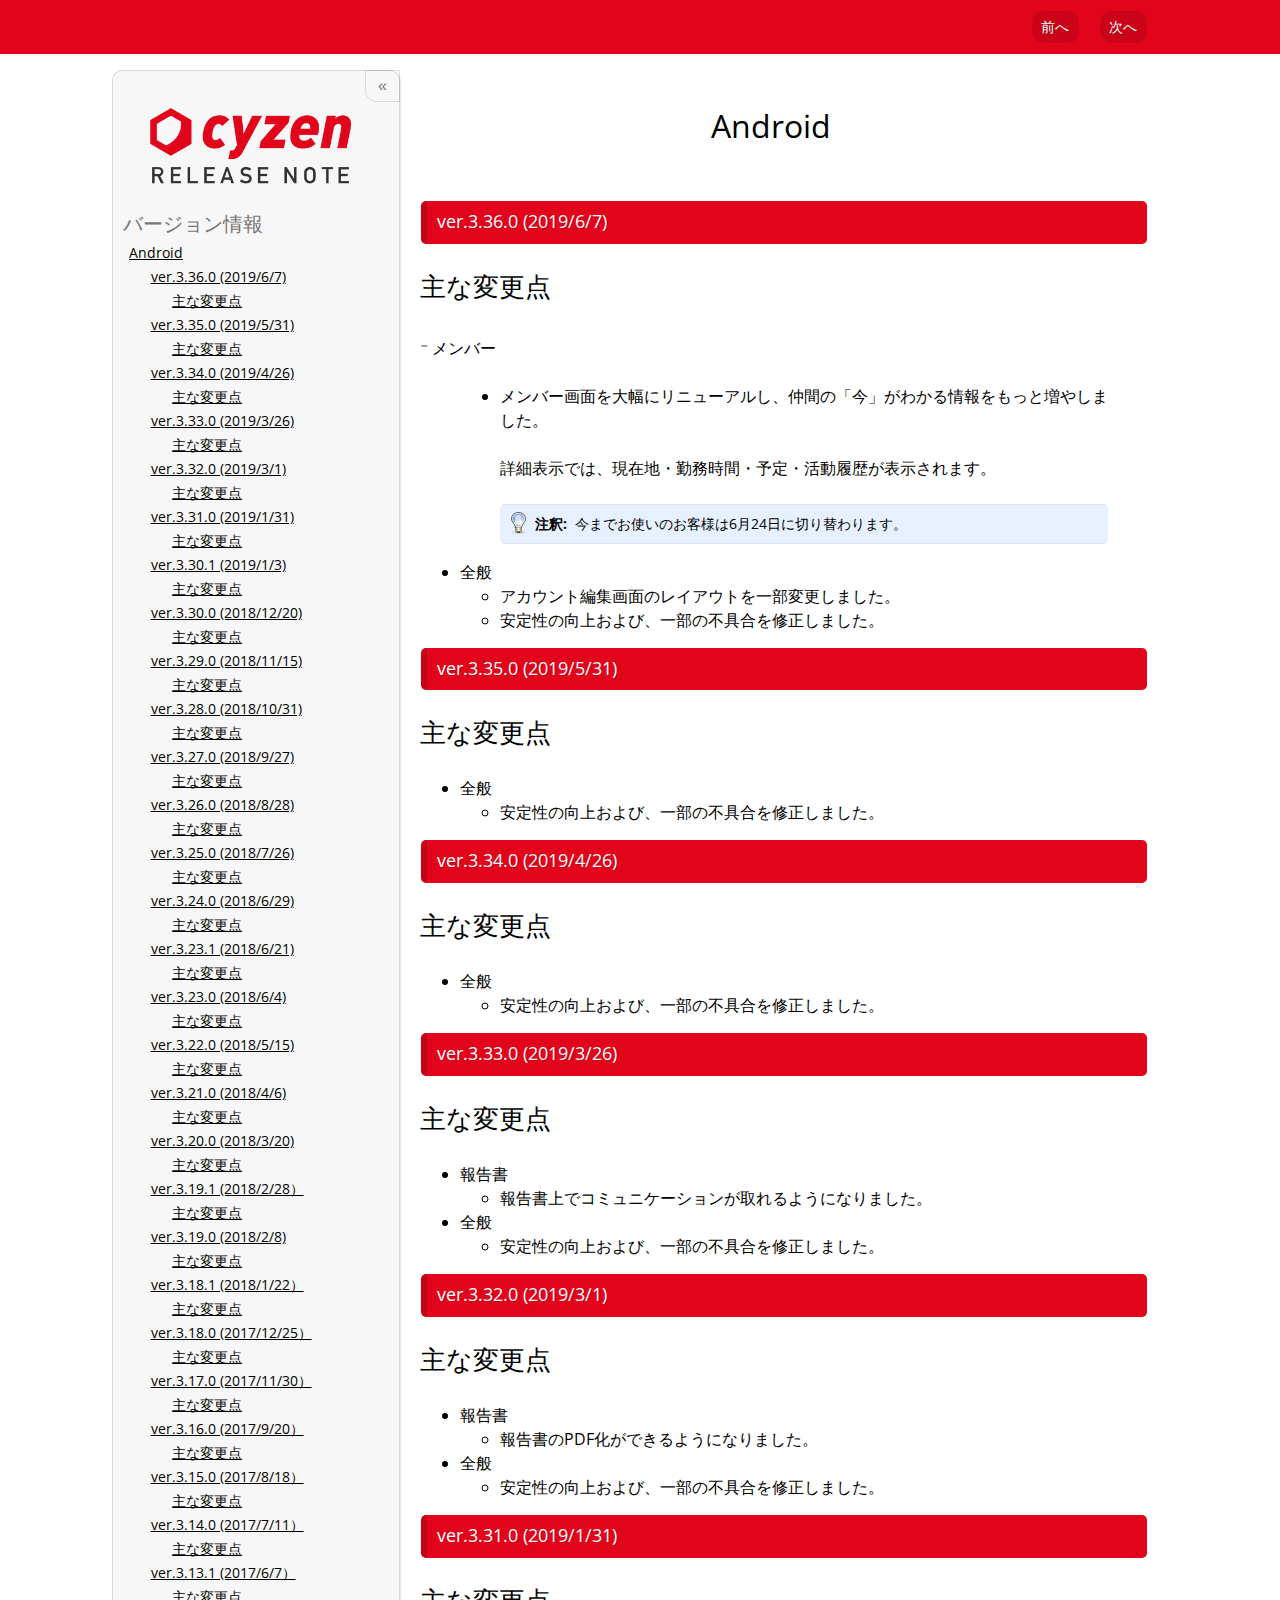
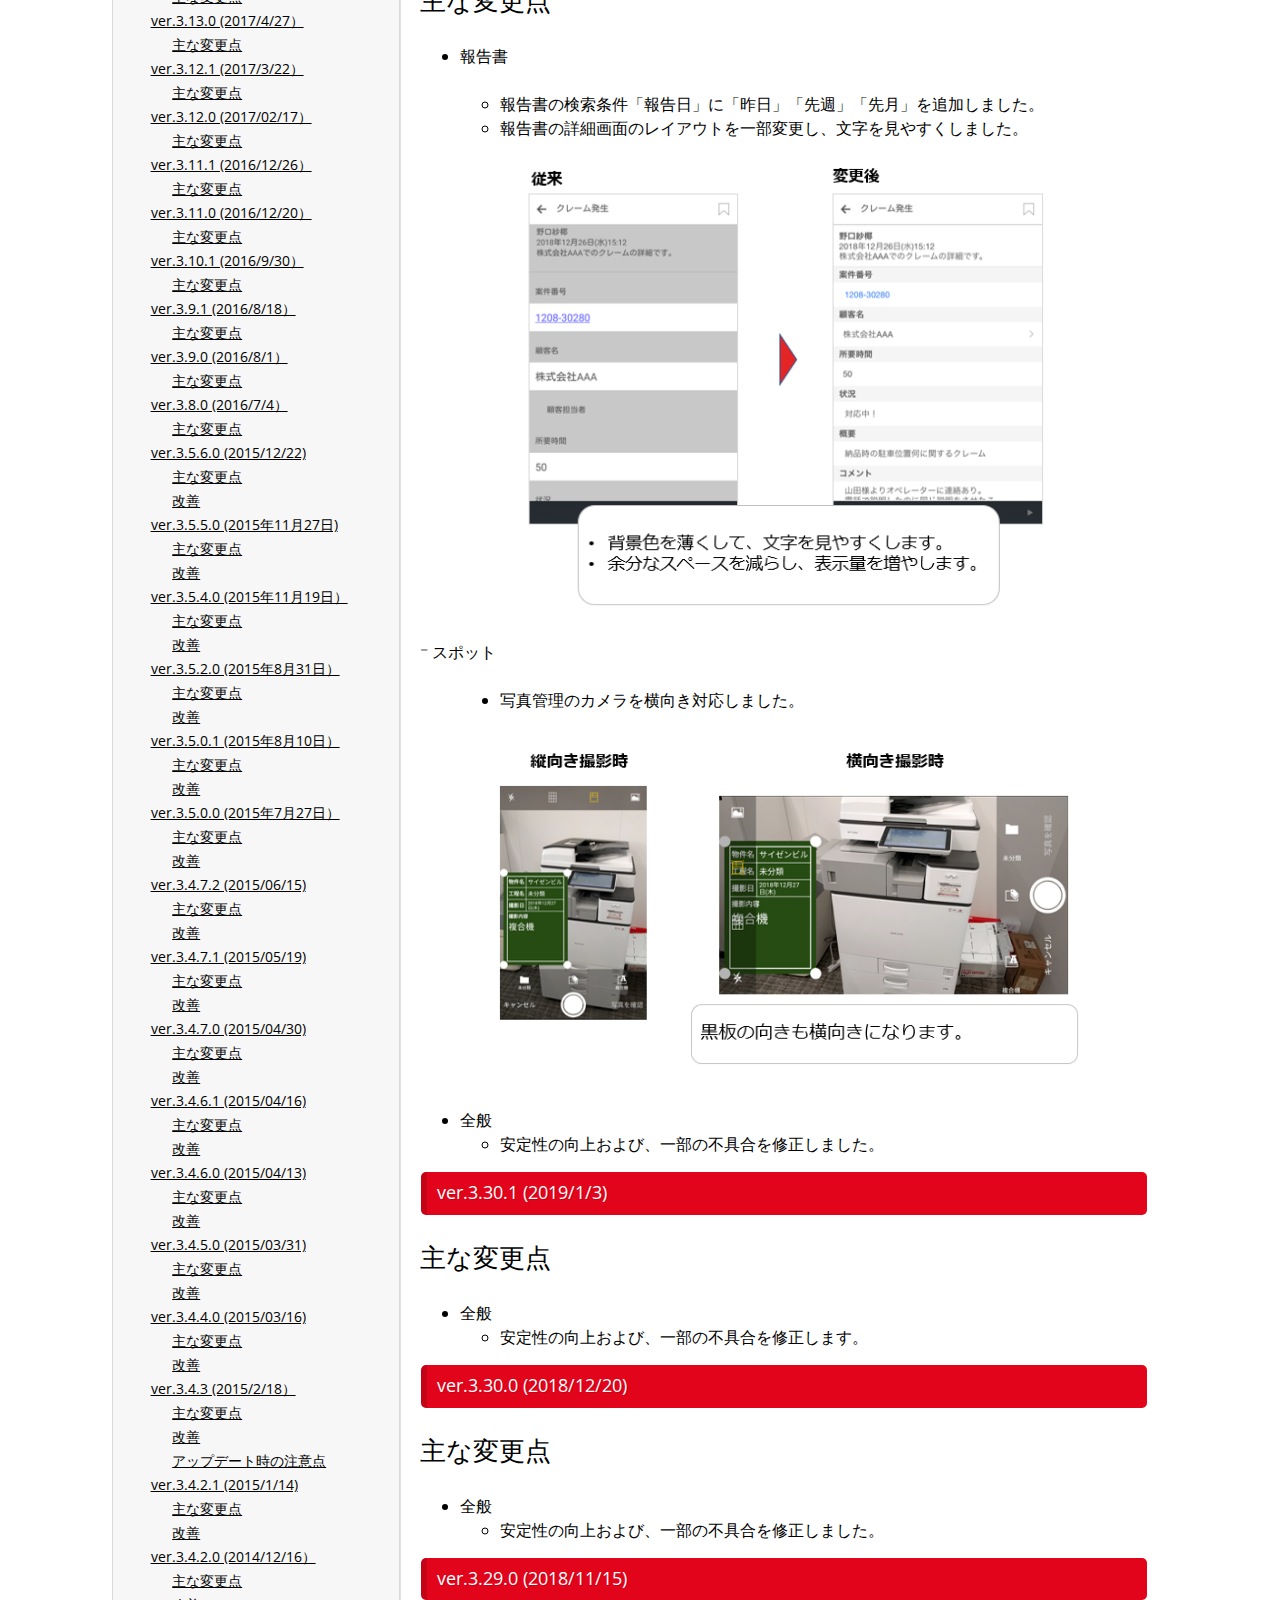
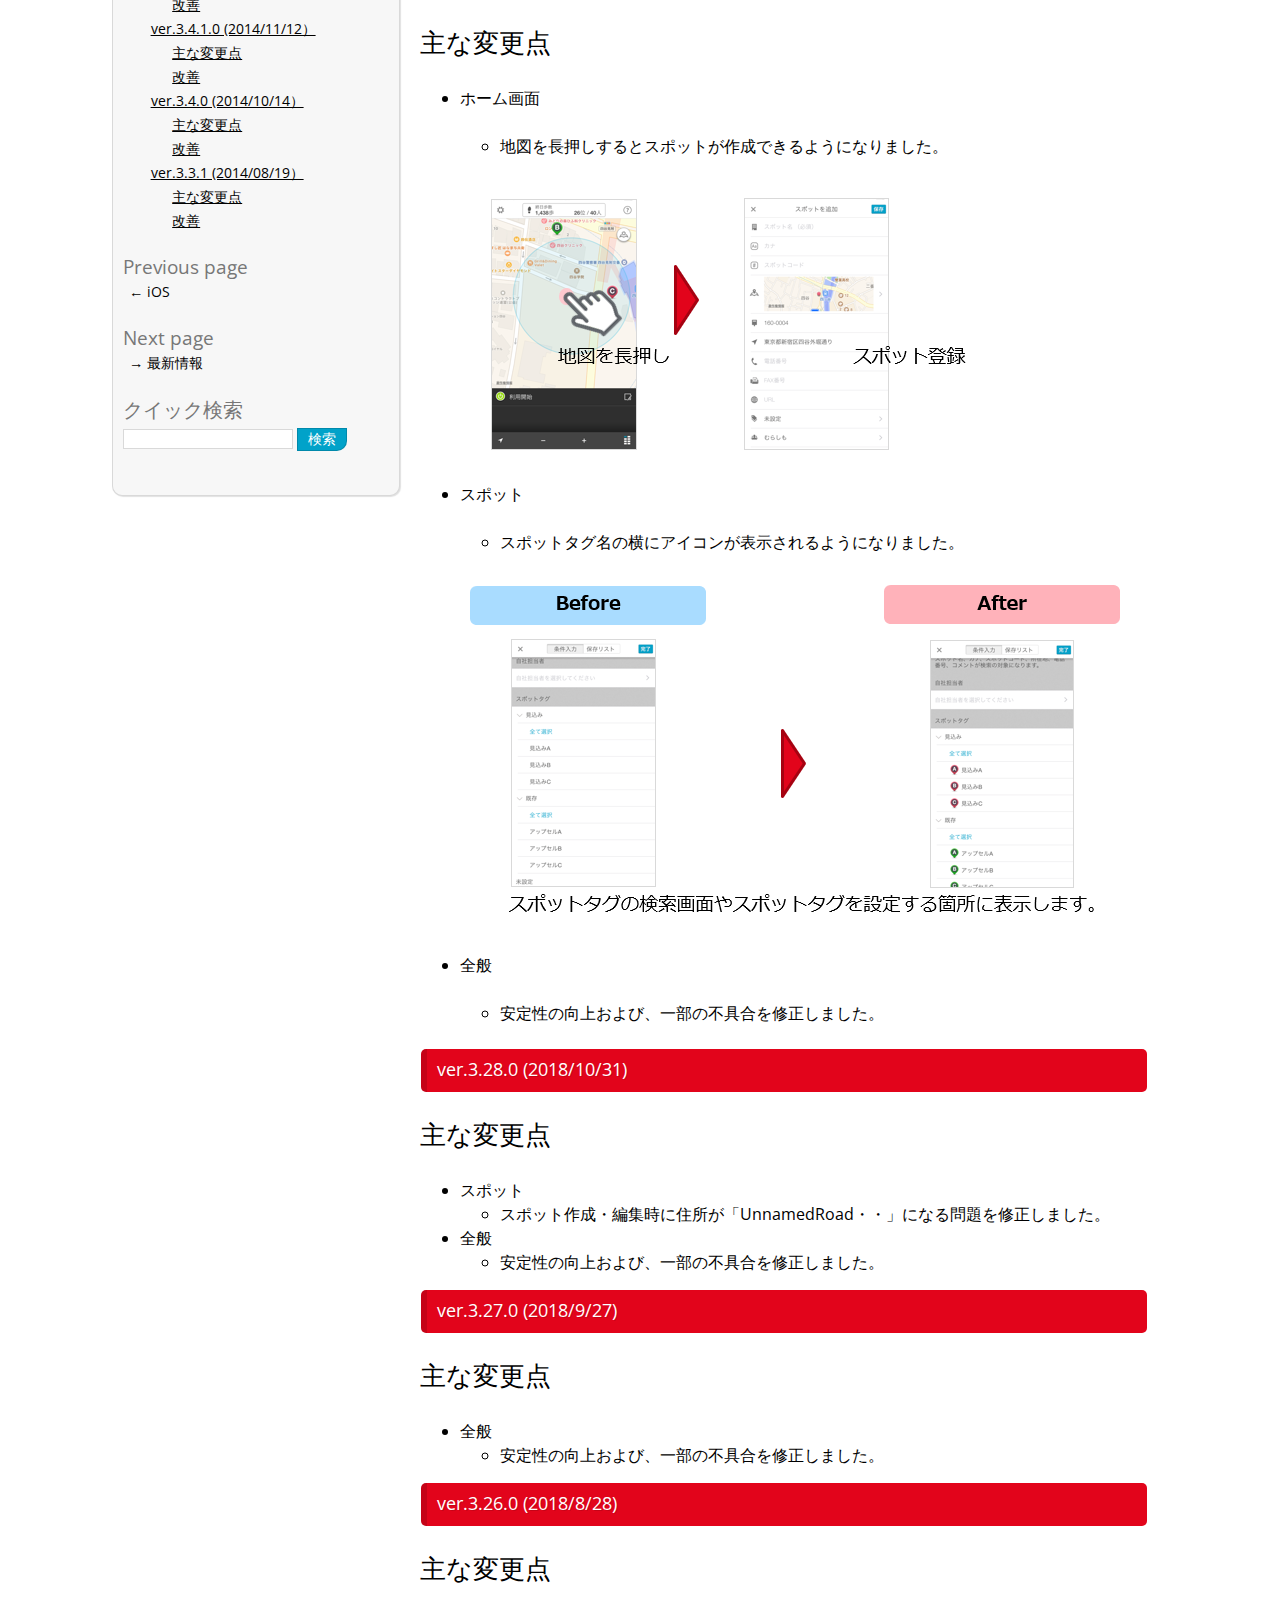
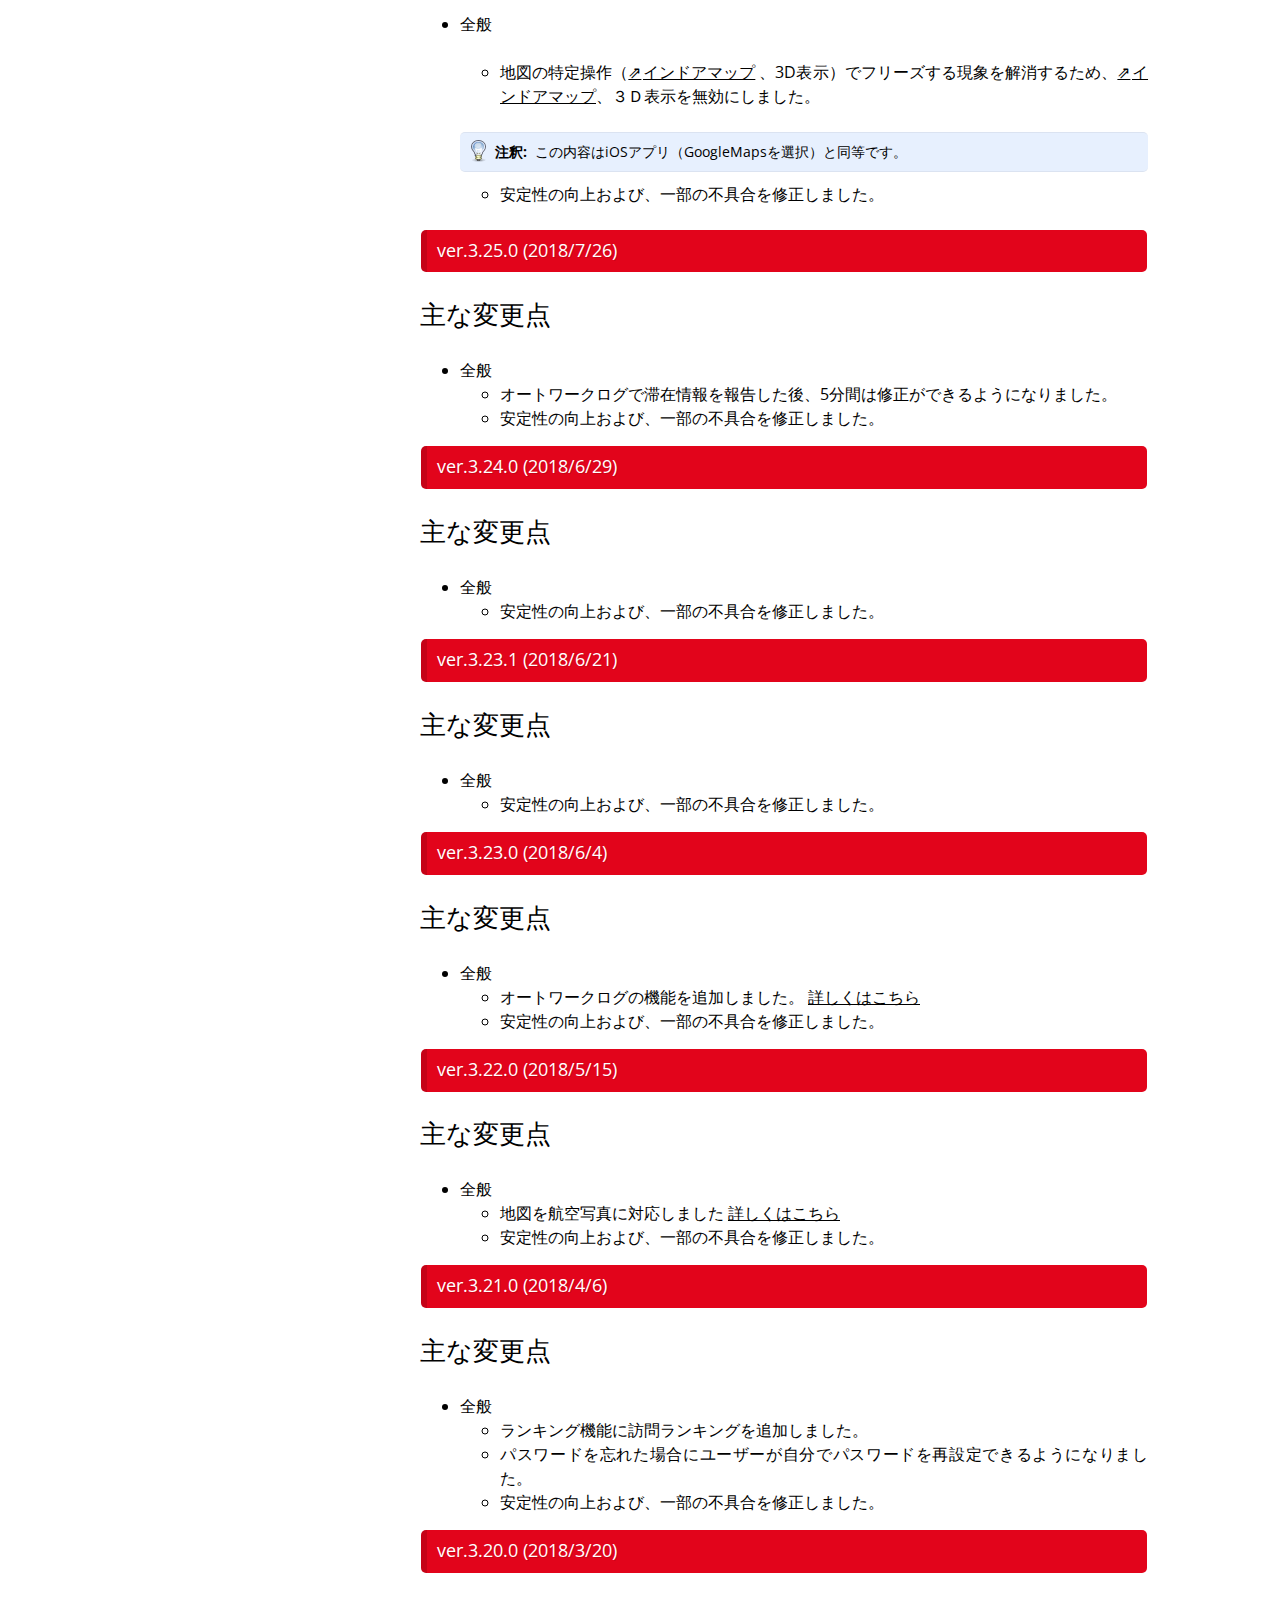
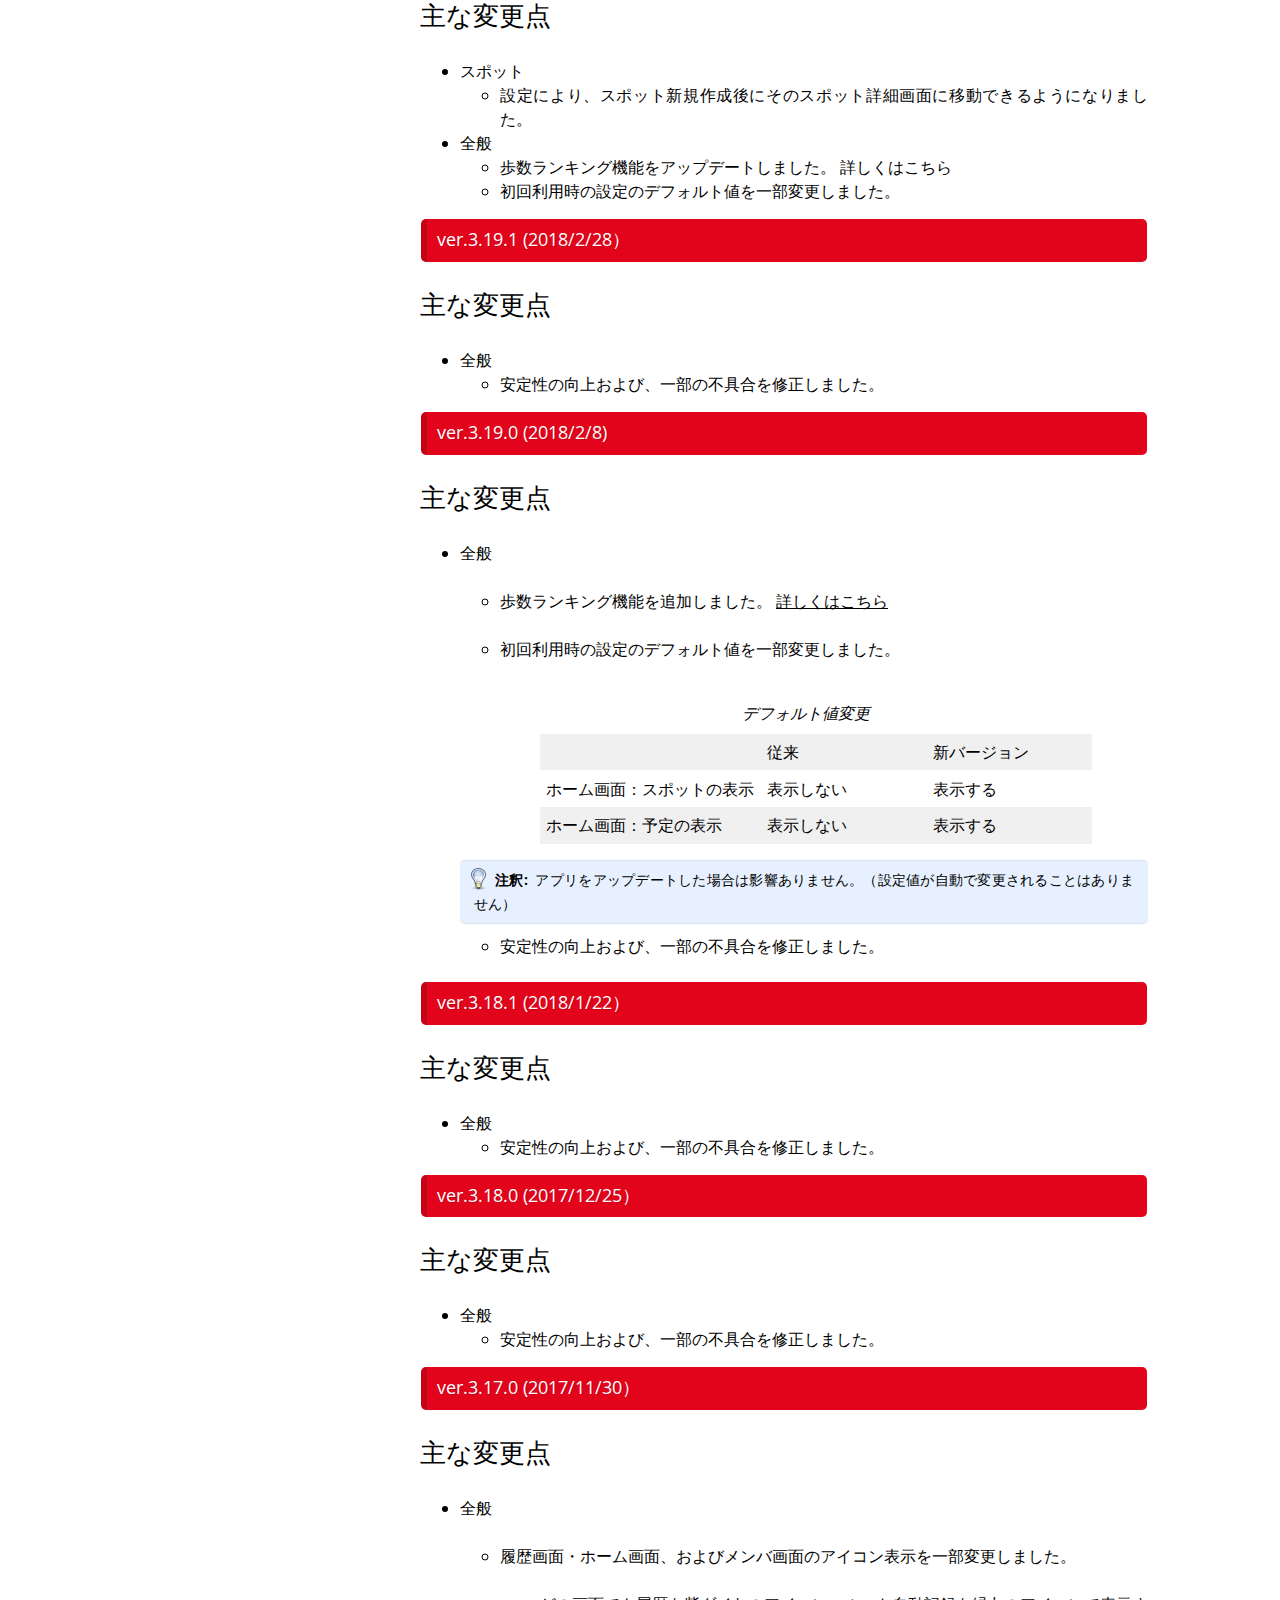
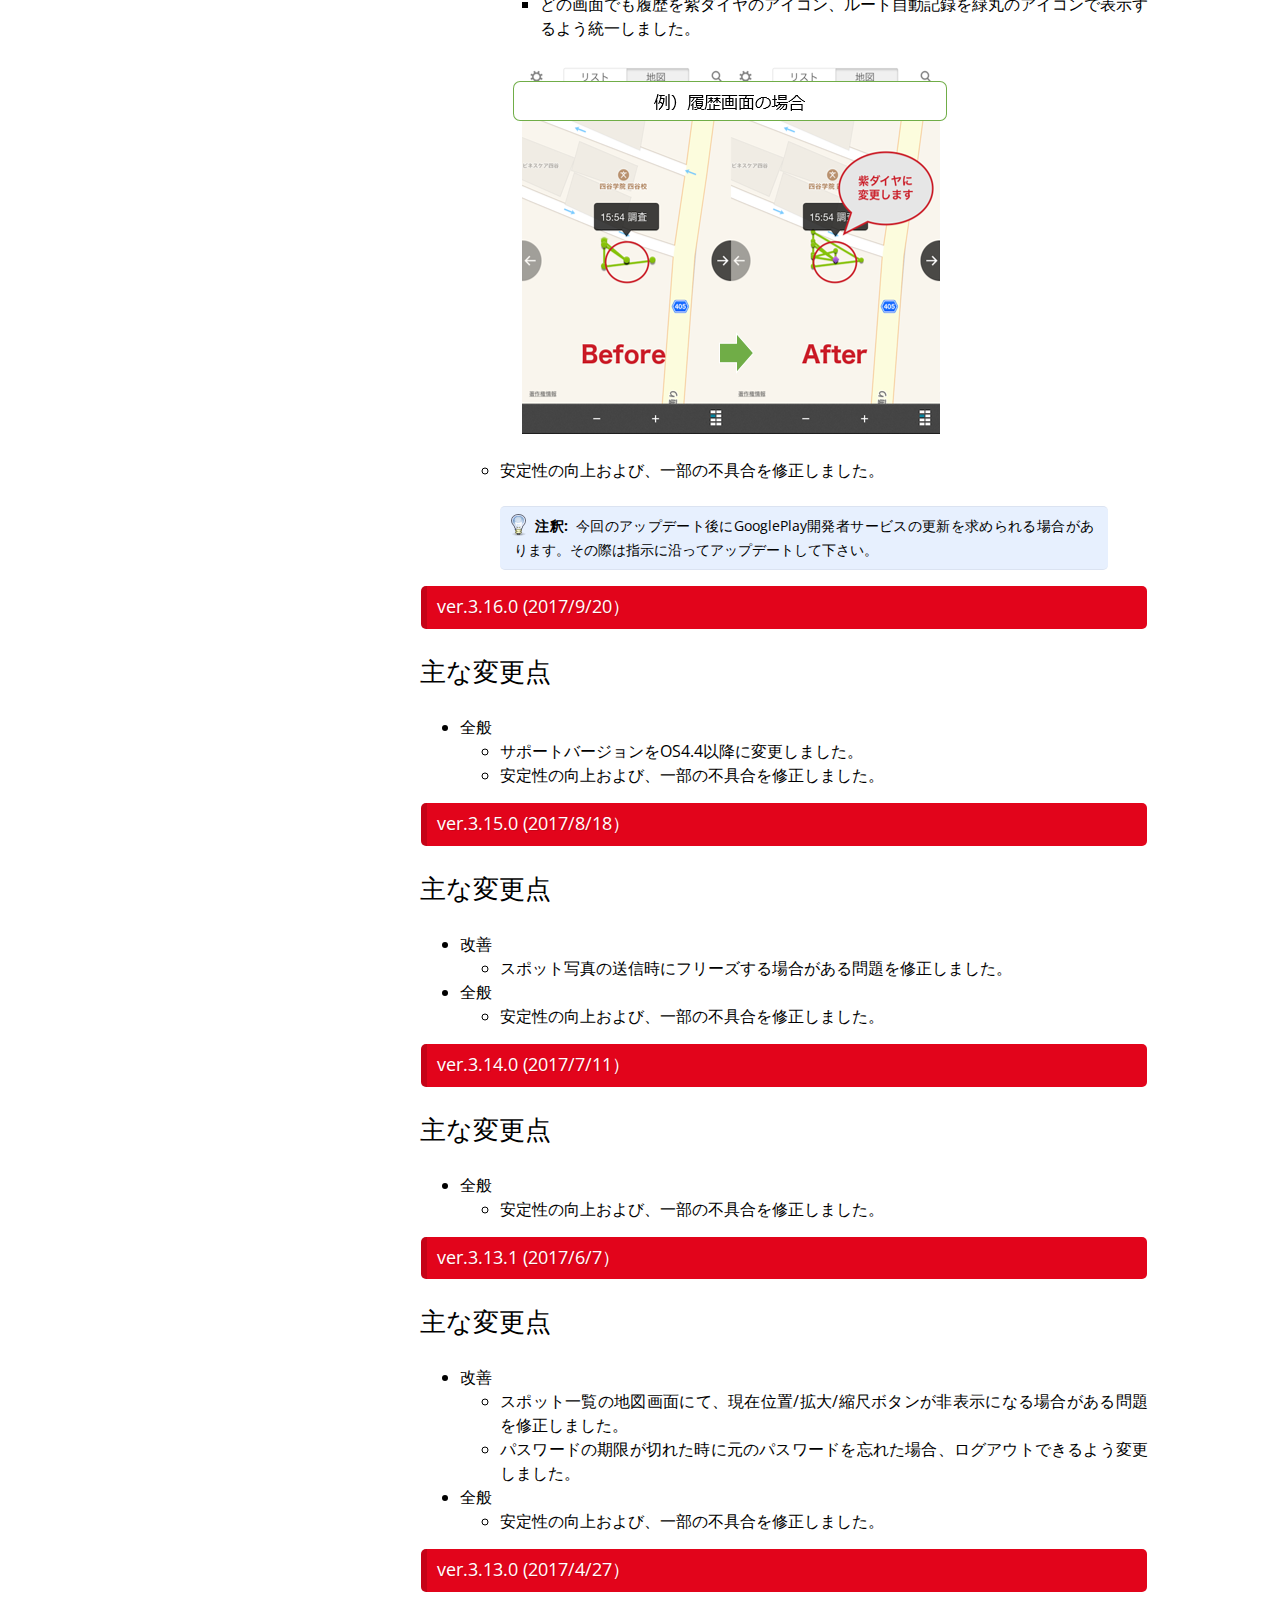
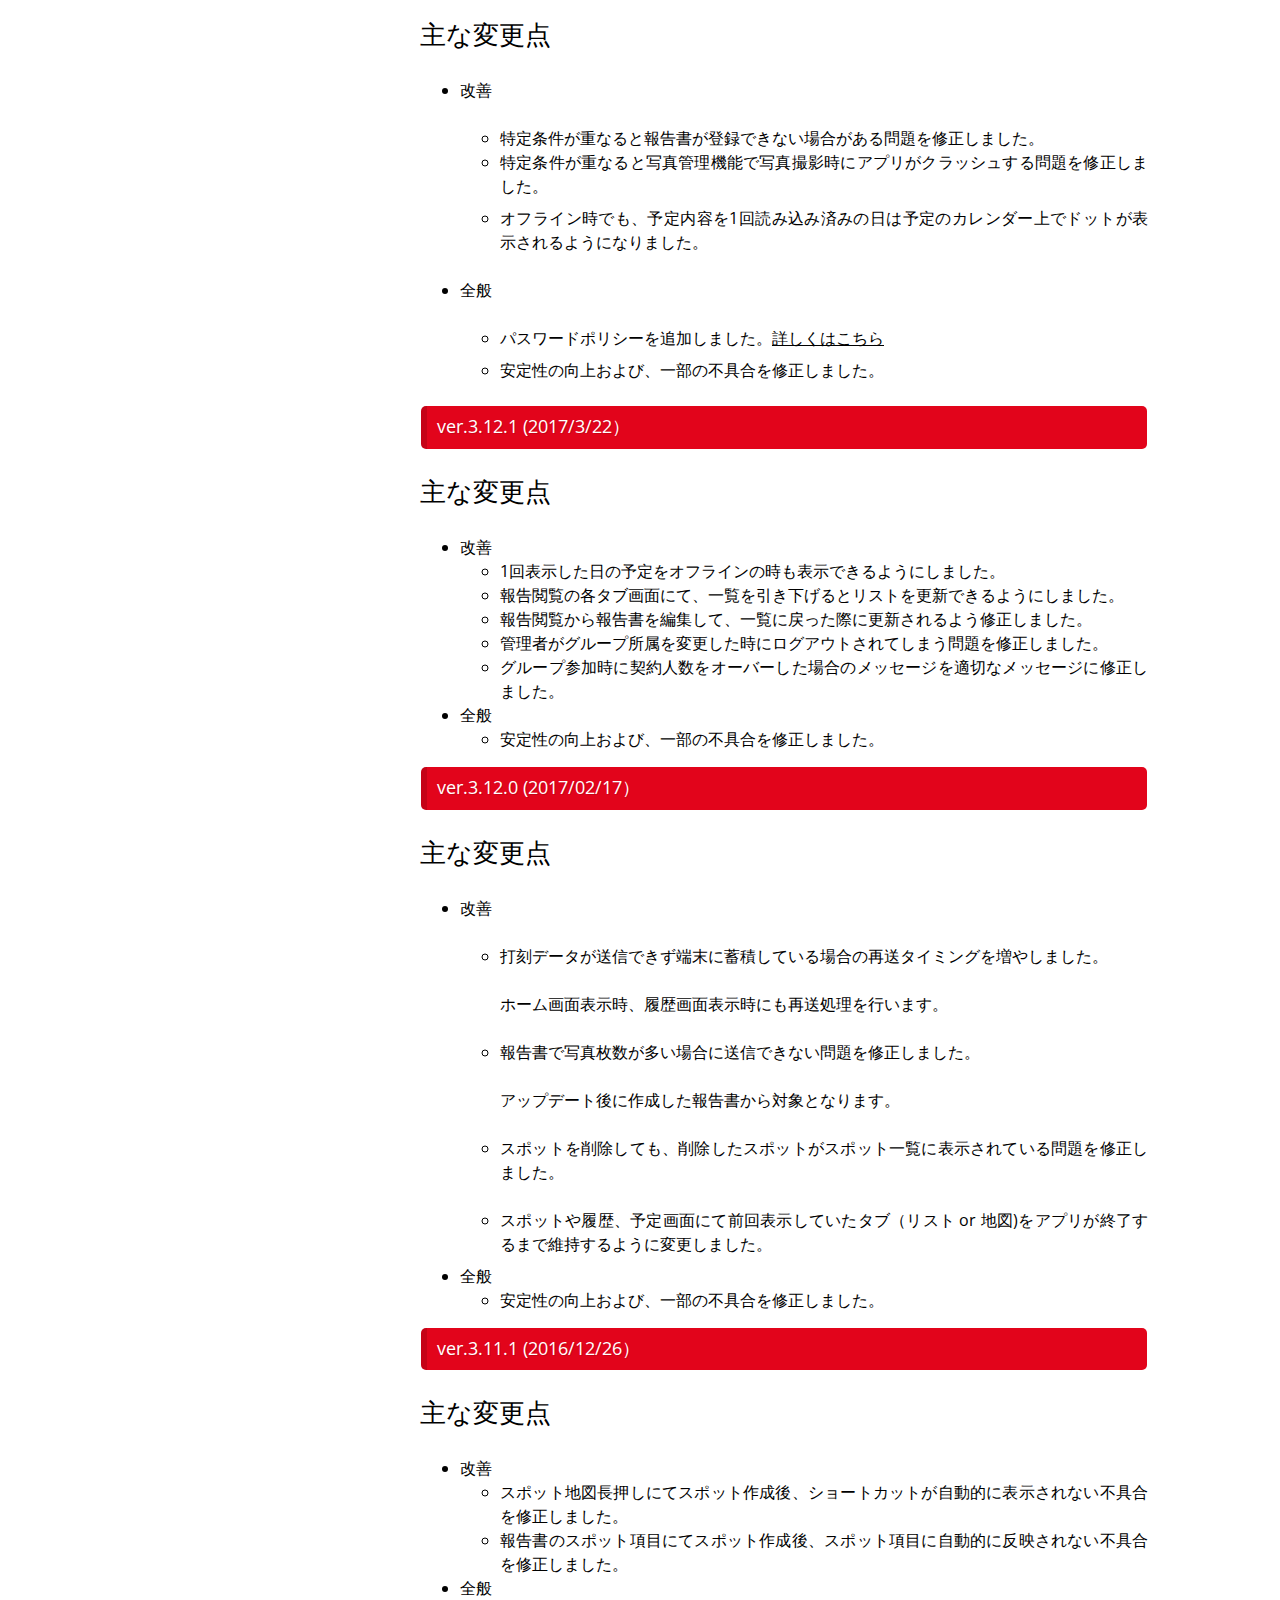
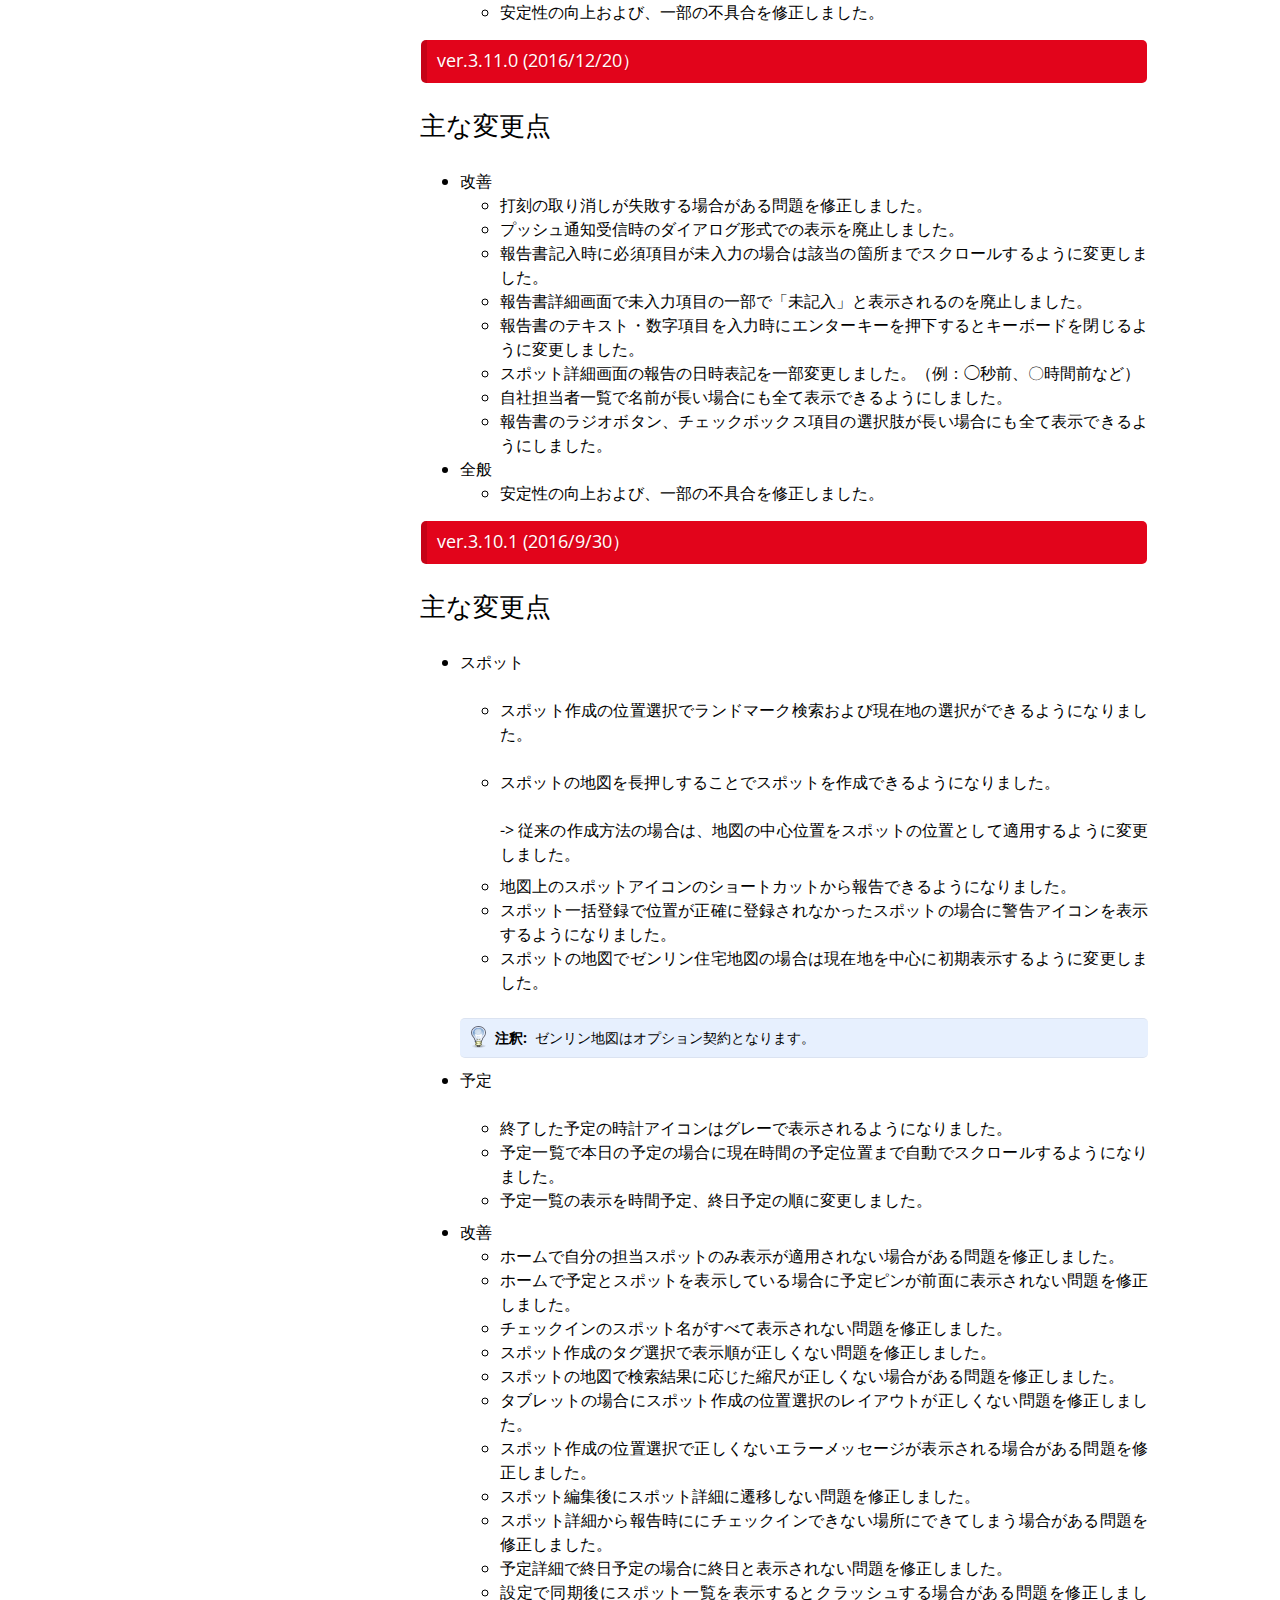
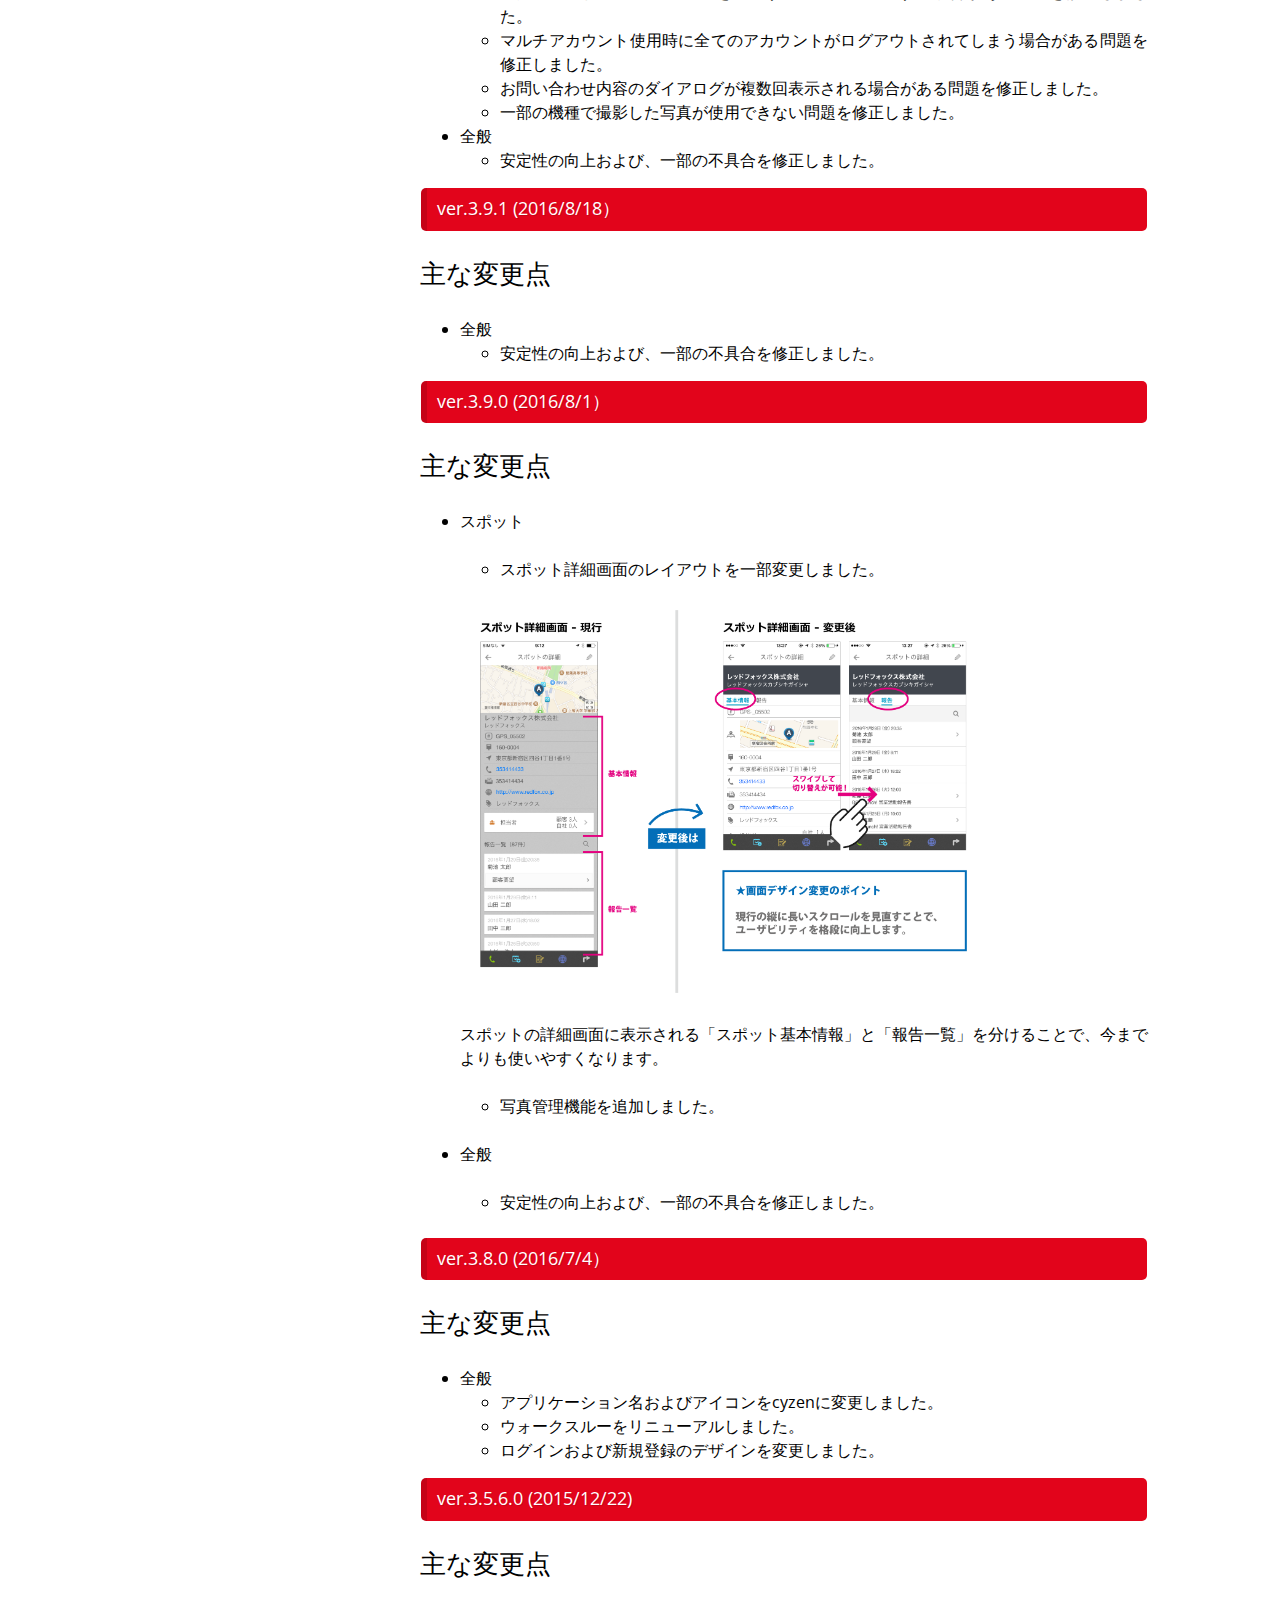
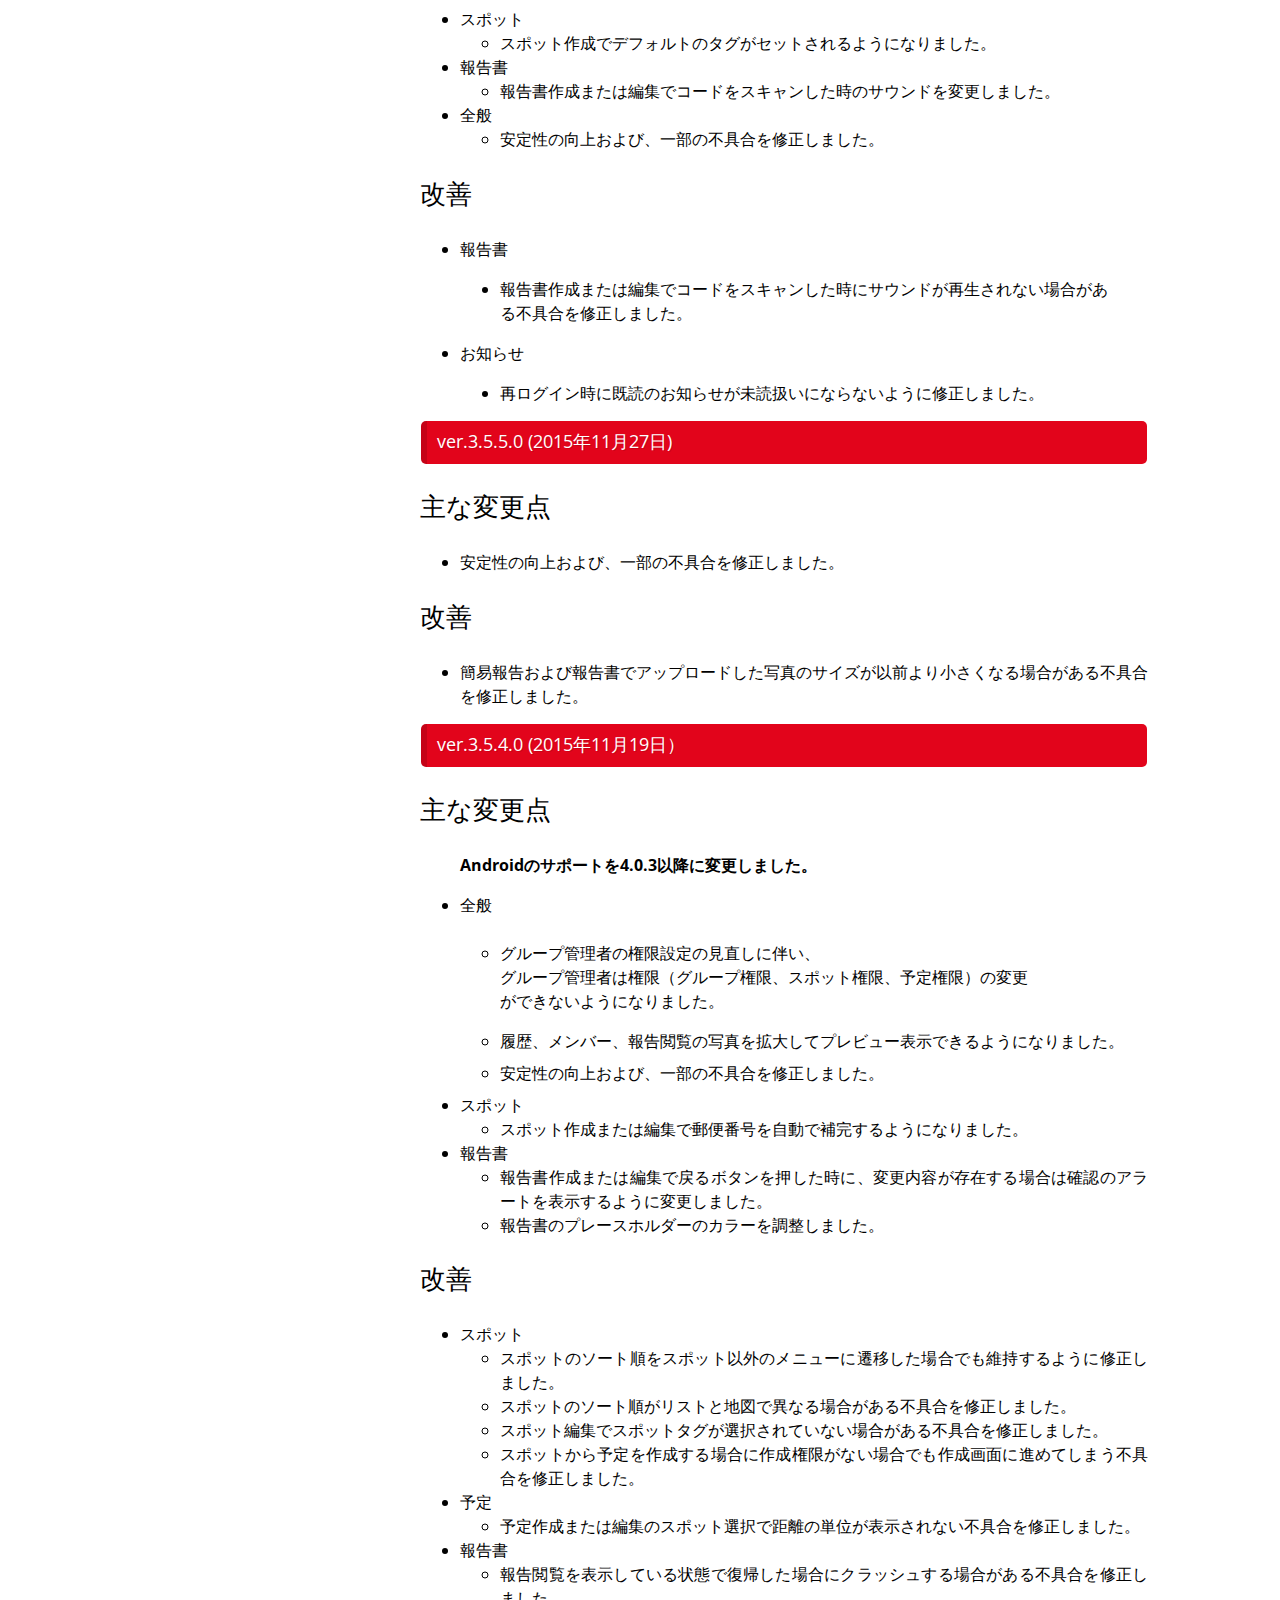
==== commit 3d9dea35: "Fixed contents" ====
--- a/android.html
+++ b/android.html
@@ -79,7 +79,7 @@
 <p>⁻ メンバー</p>
 <blockquote>
 <div><ul>
-<li><p class="first">メンバー画面を大幅にリニューアルし、仲間の「今」がわかる情報を増やしました。</p>
+<li><p class="first">メンバー画面を大幅にリニューアルし、仲間の「今」がわかる情報をもっと増やしました。</p>
 <p>詳細表示では、現在地・勤務時間・予定・活動履歴が表示されます。</p>
 <div class="admonition note">
 <p class="first admonition-title">注釈</p>
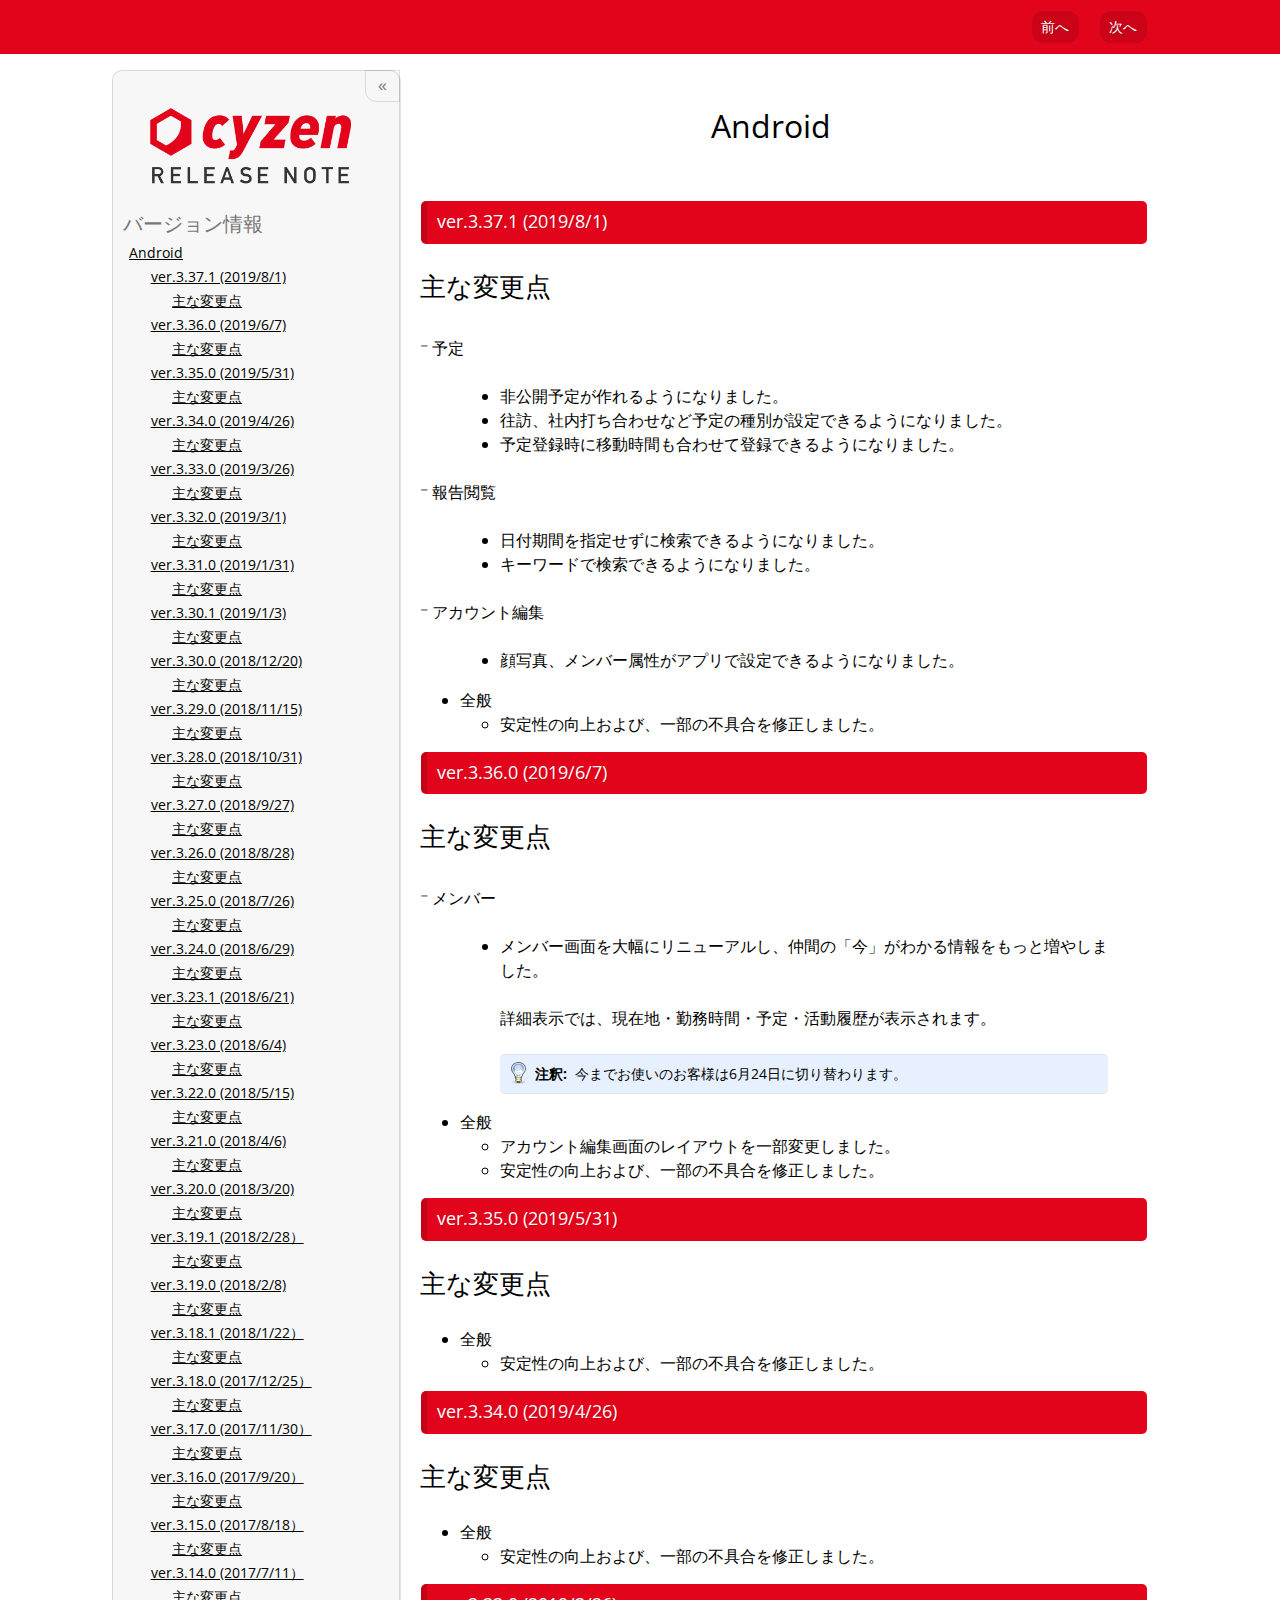
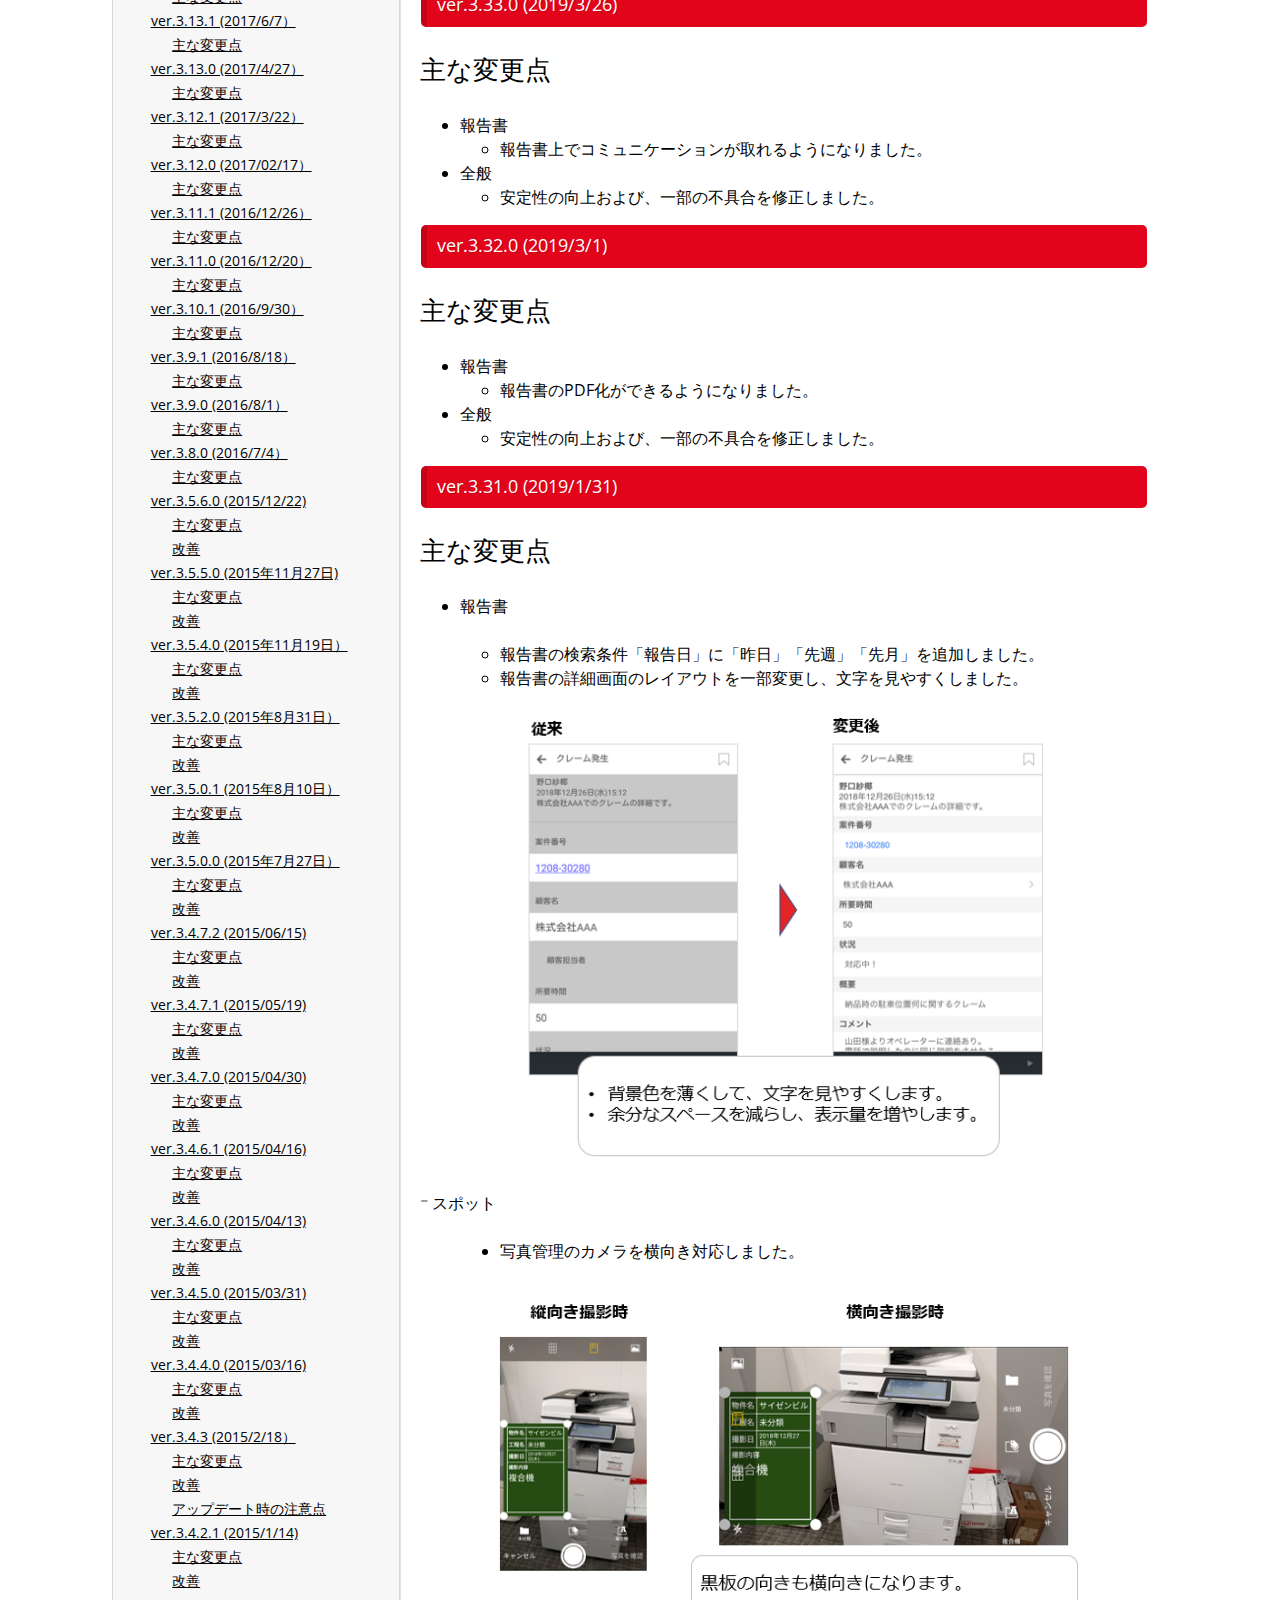
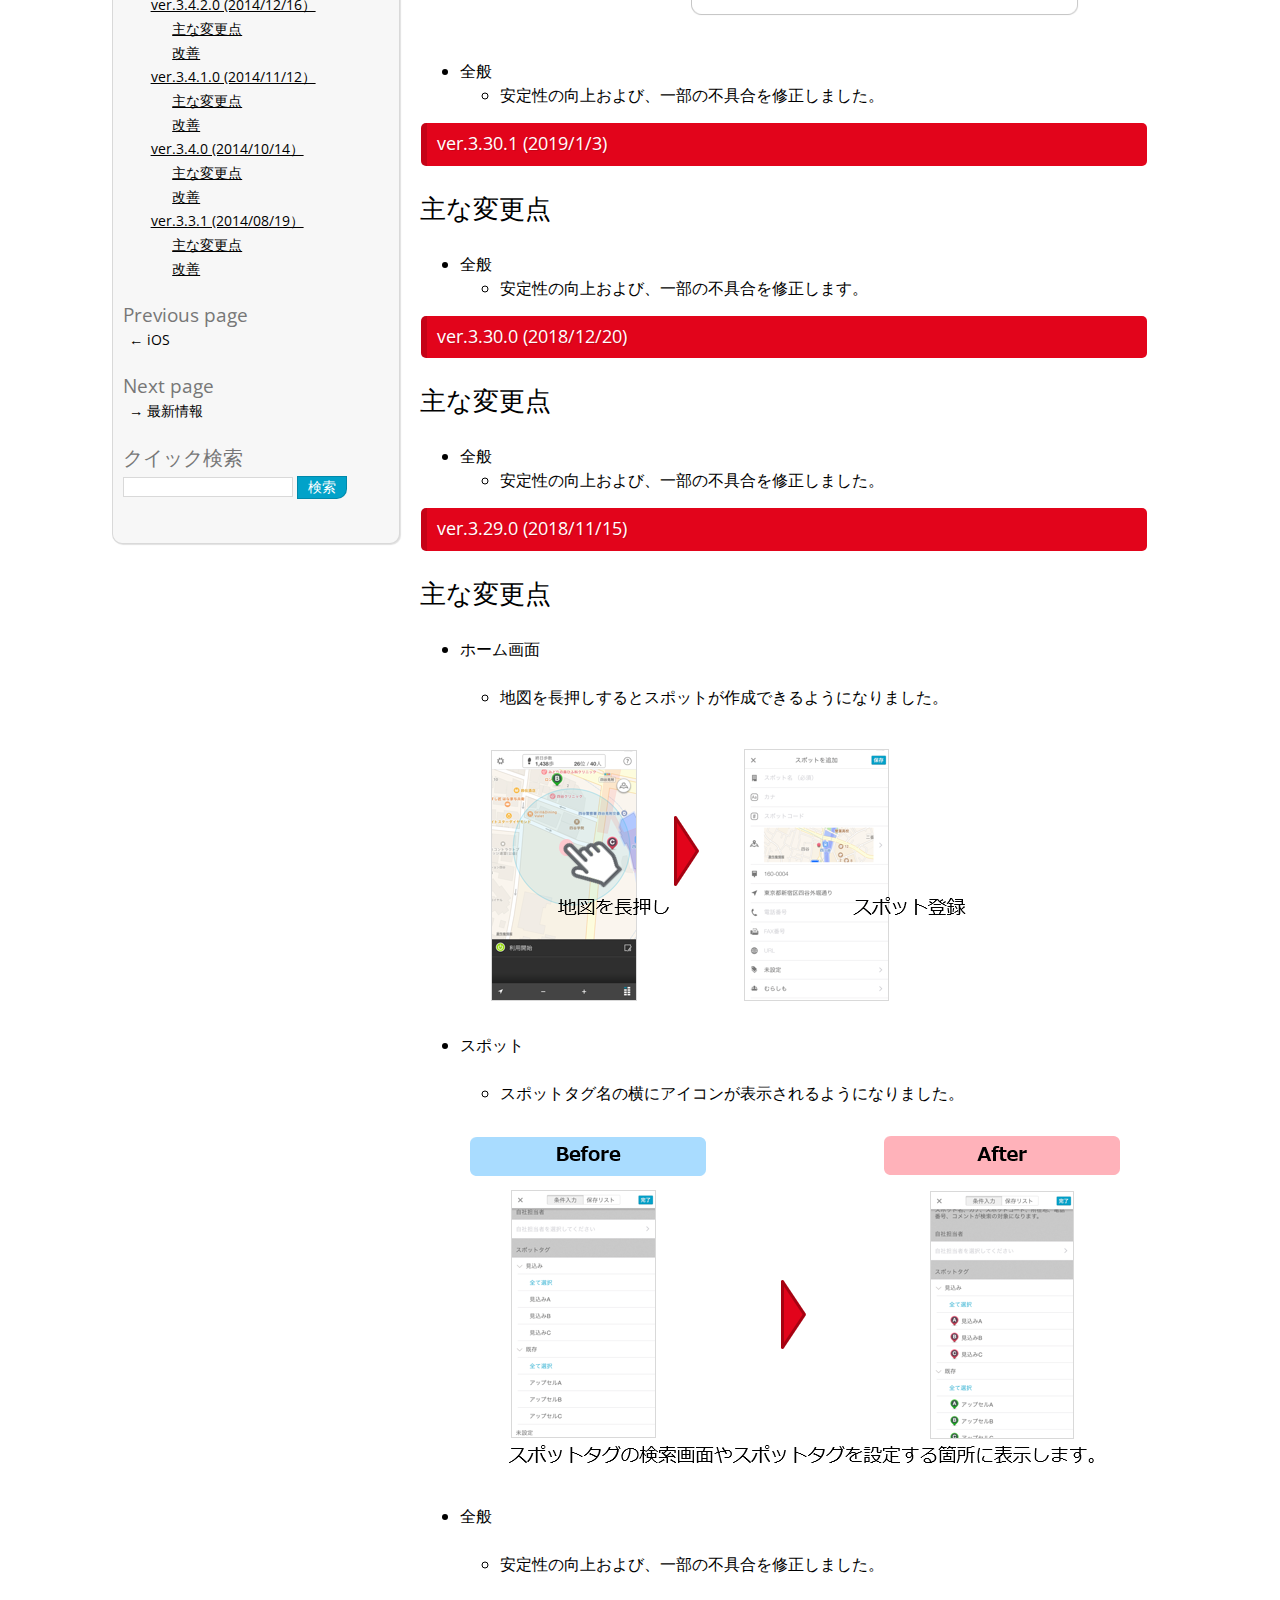
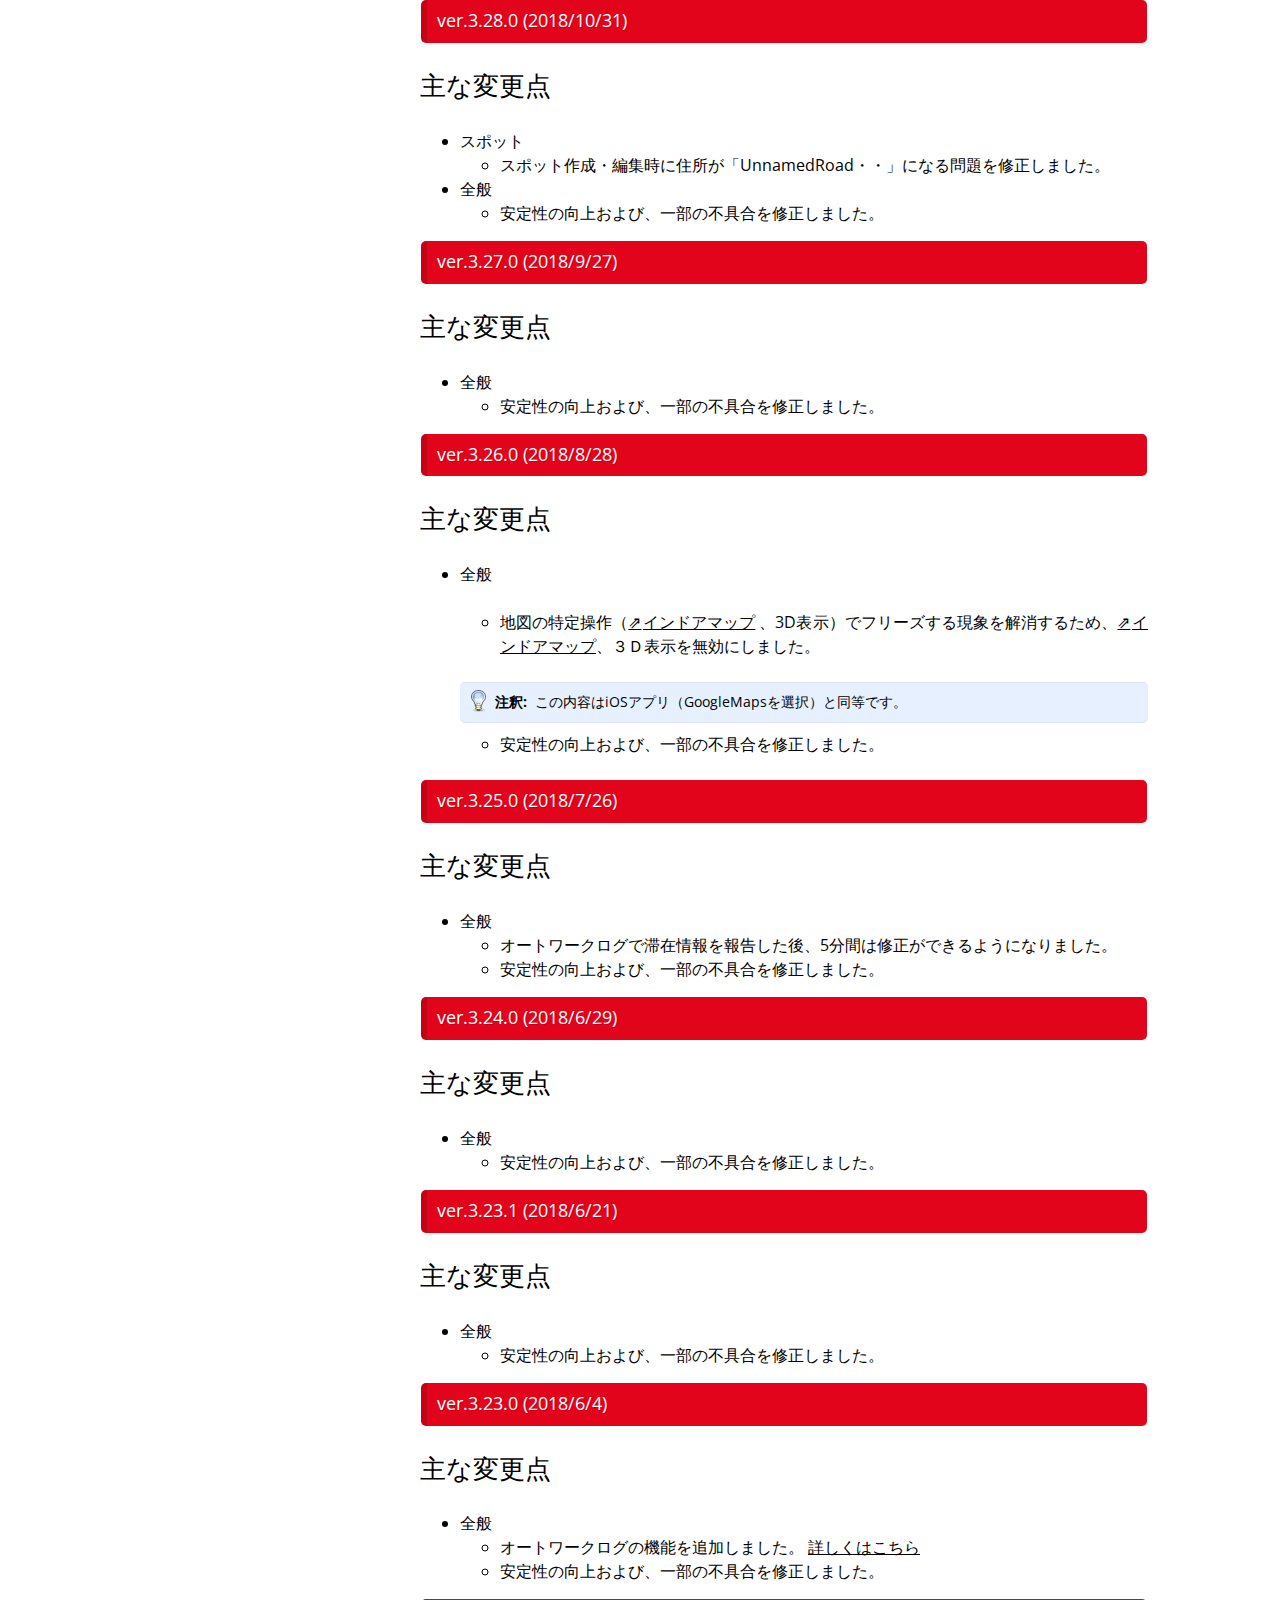
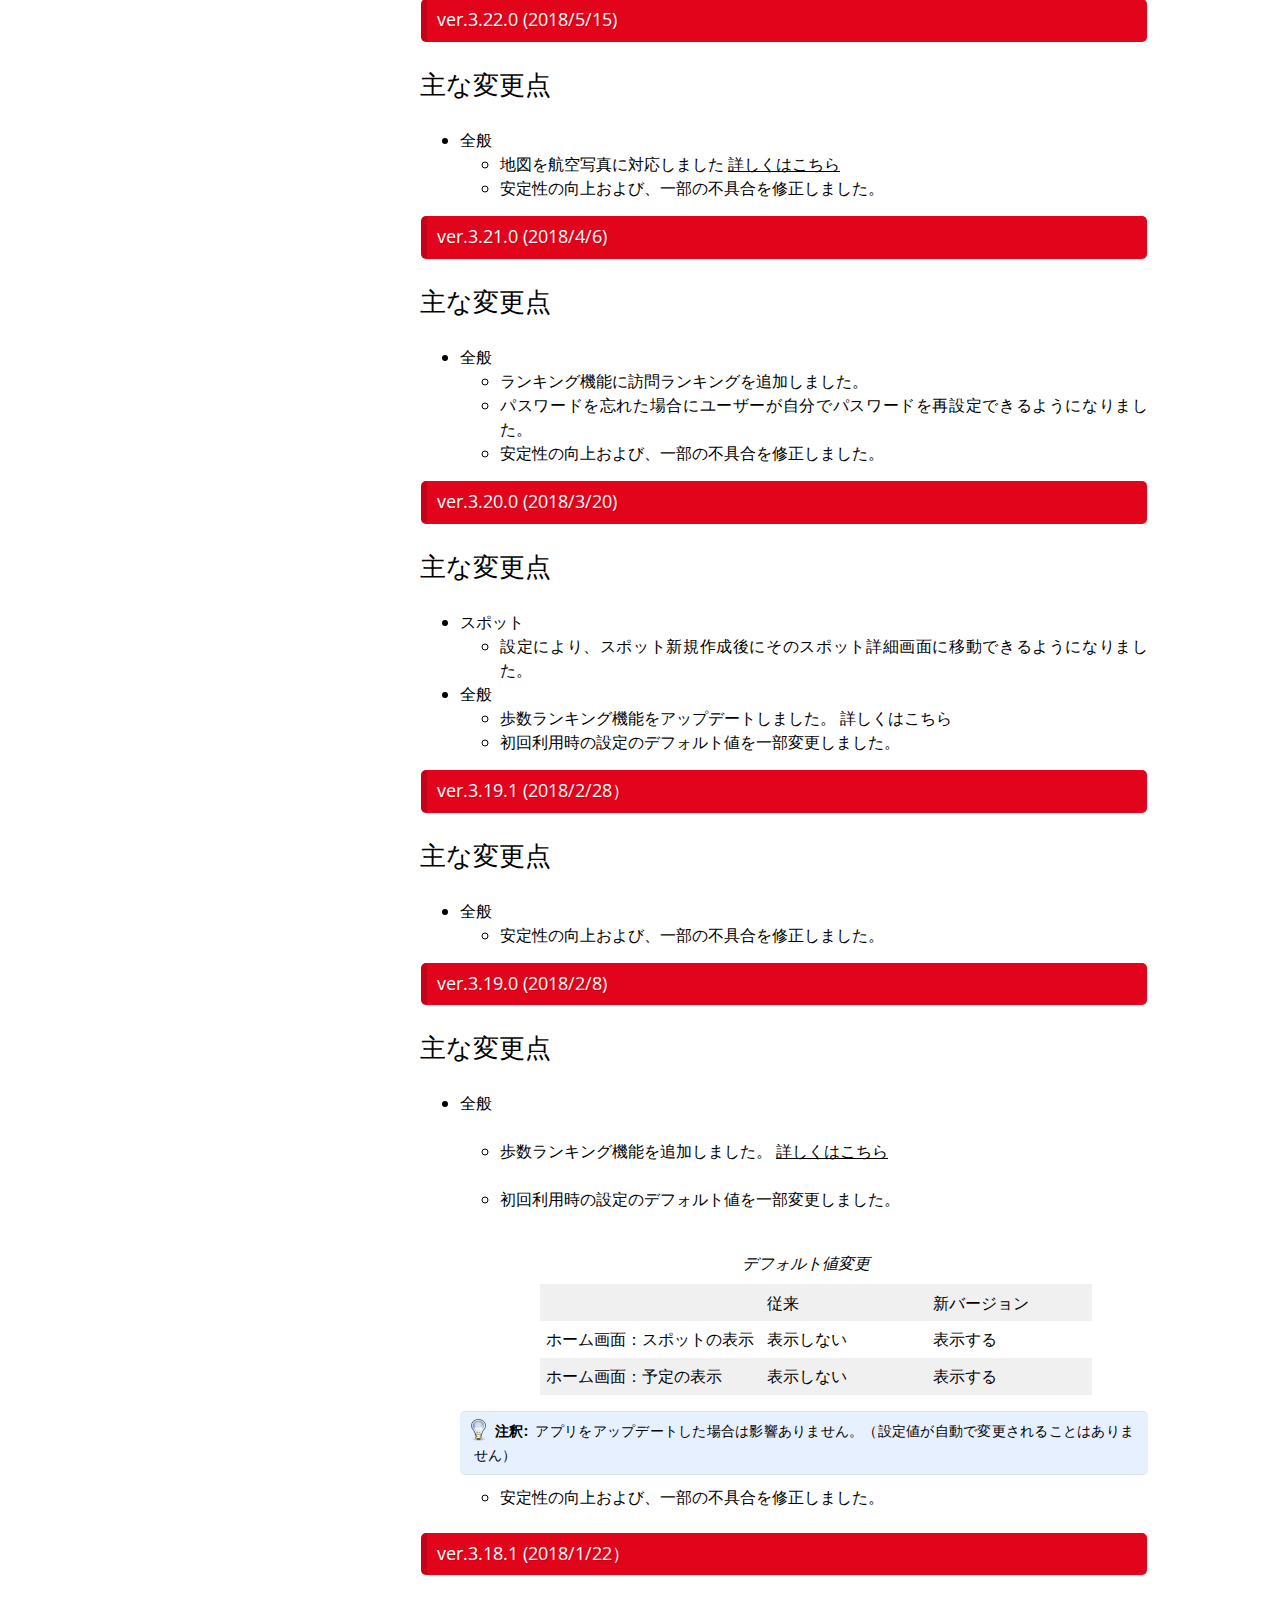
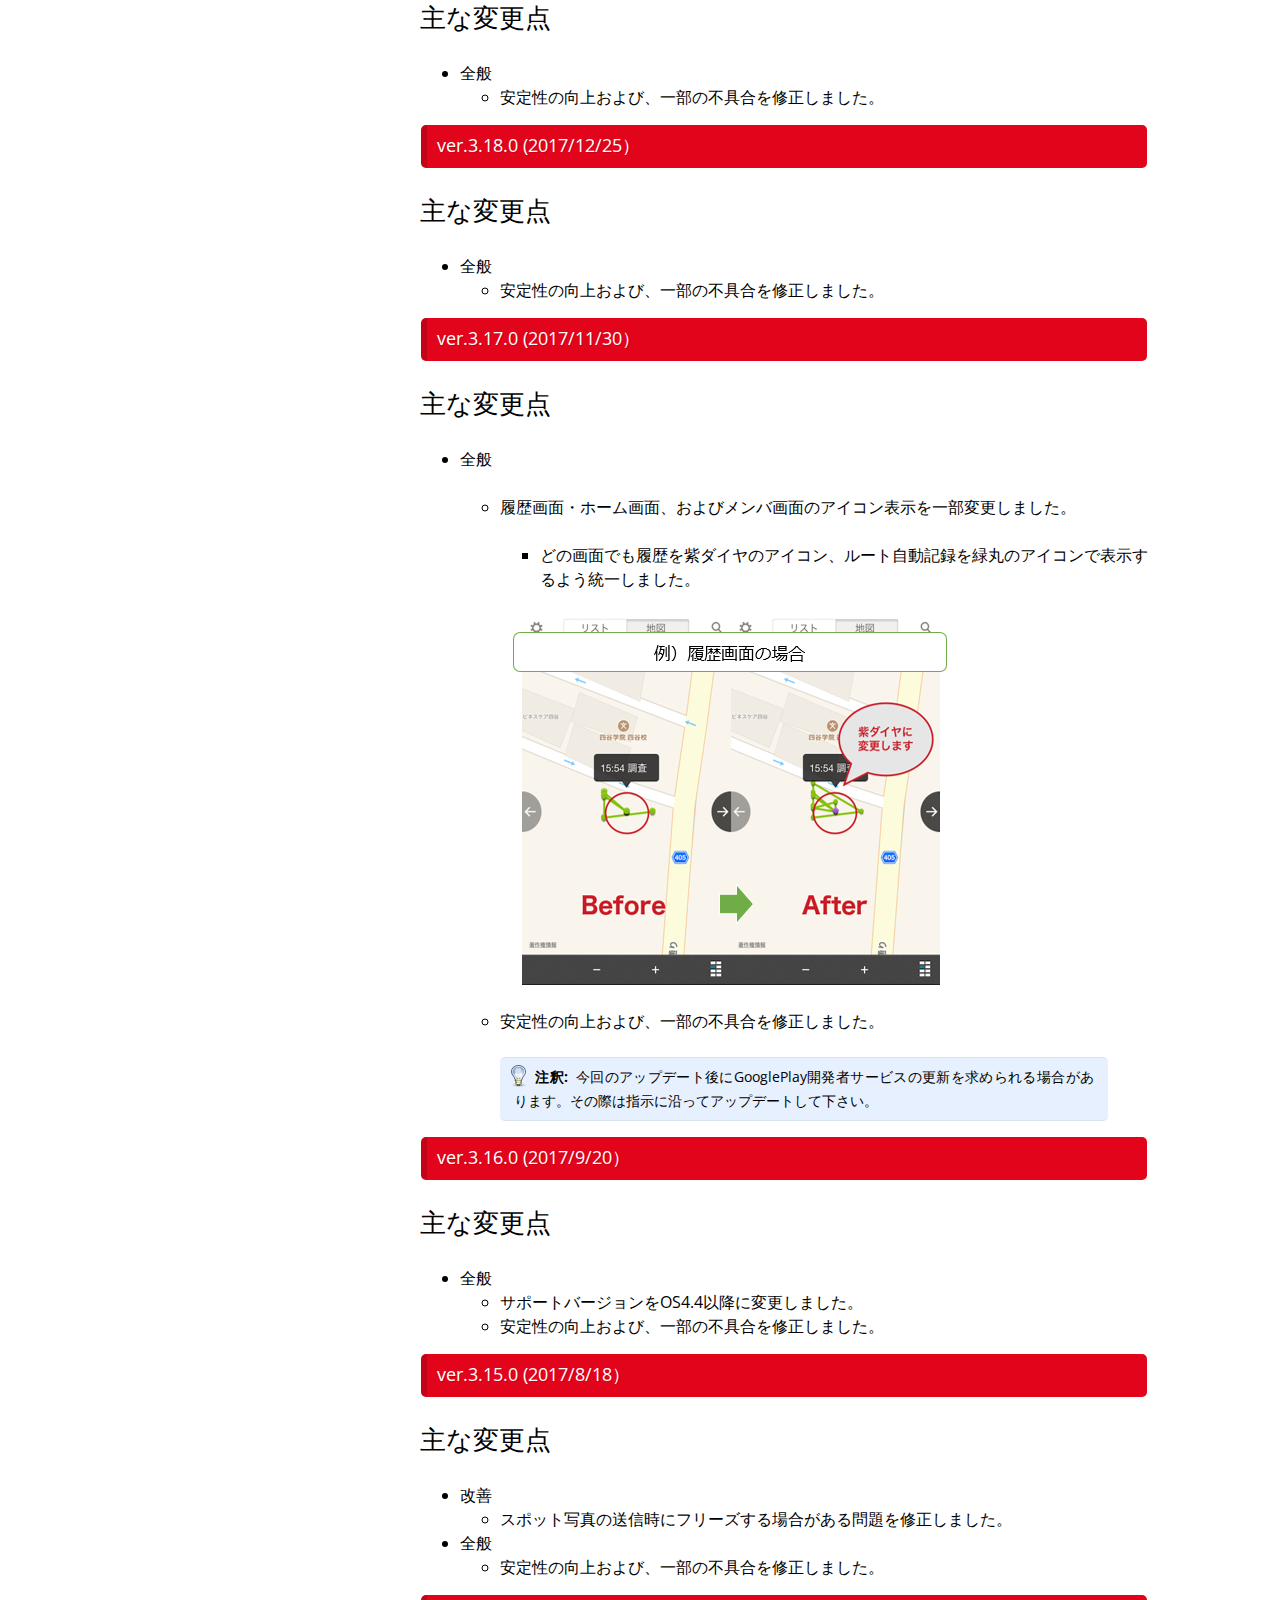
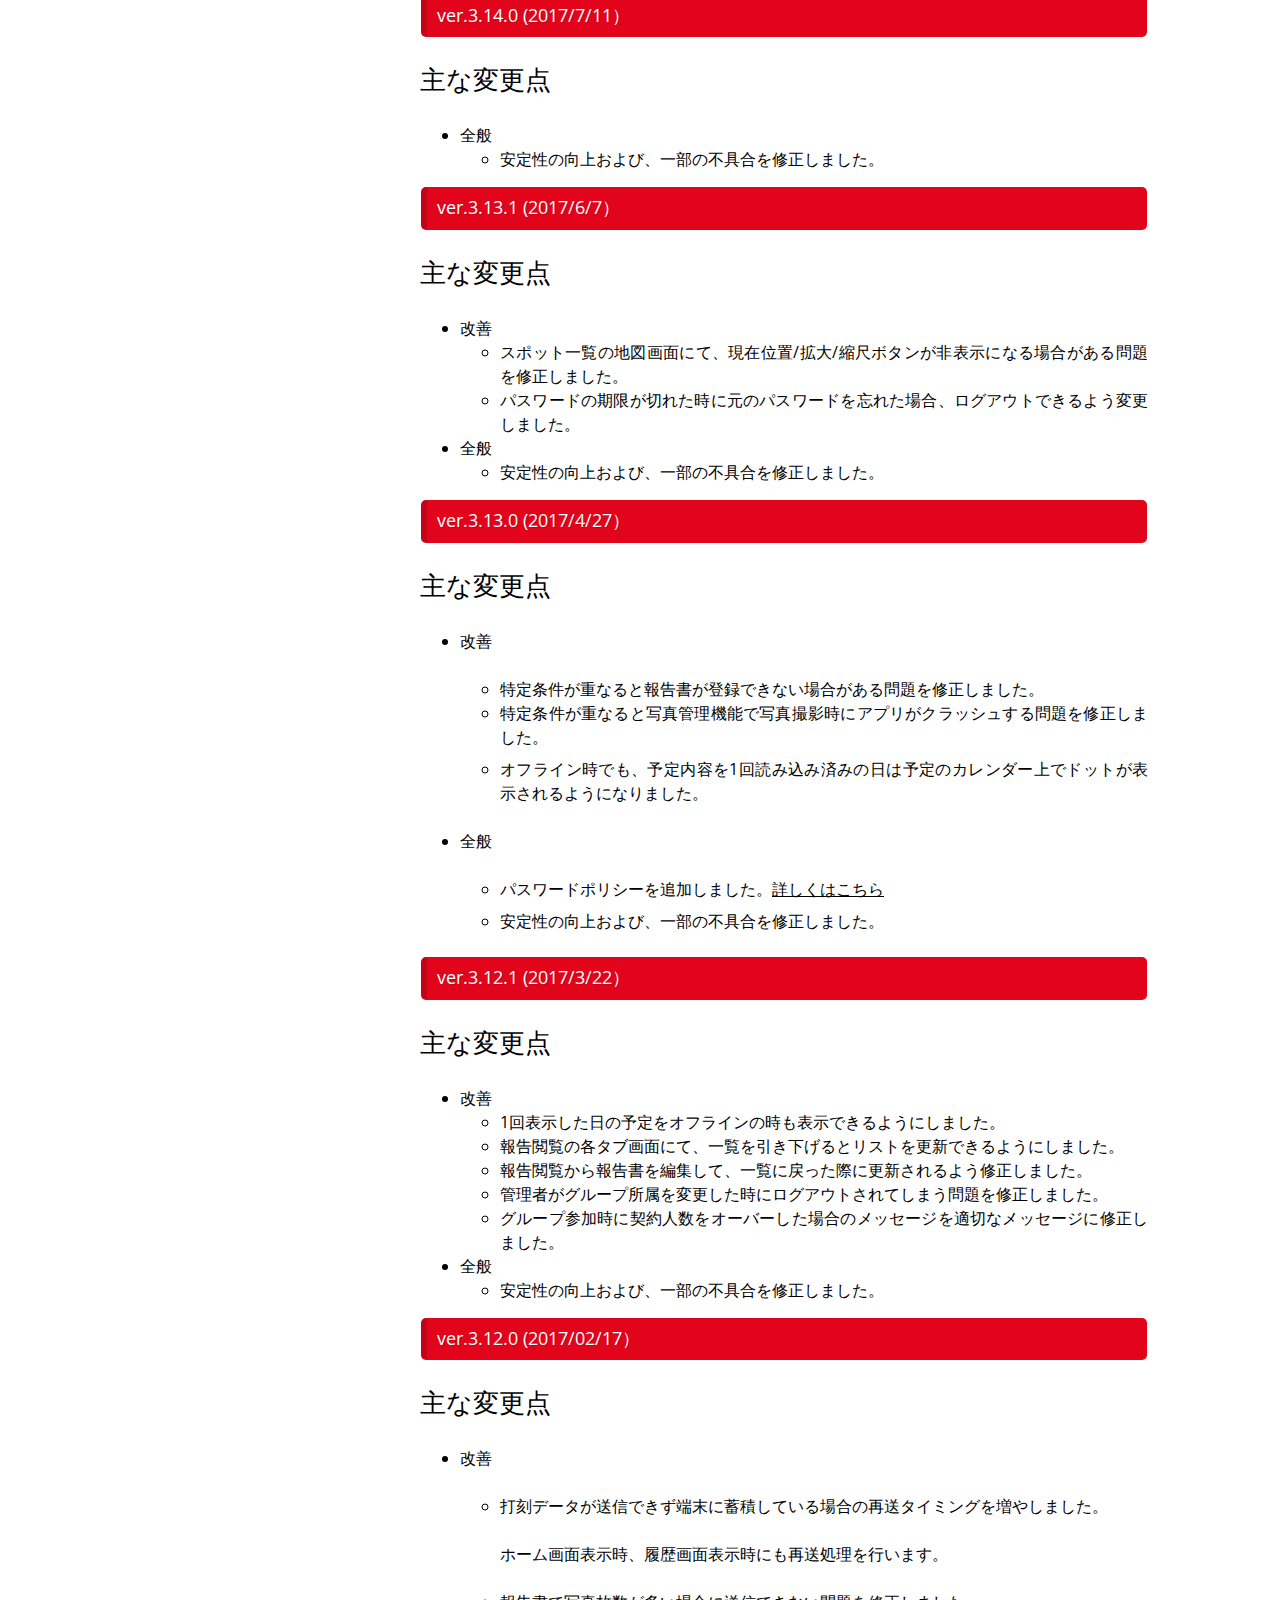
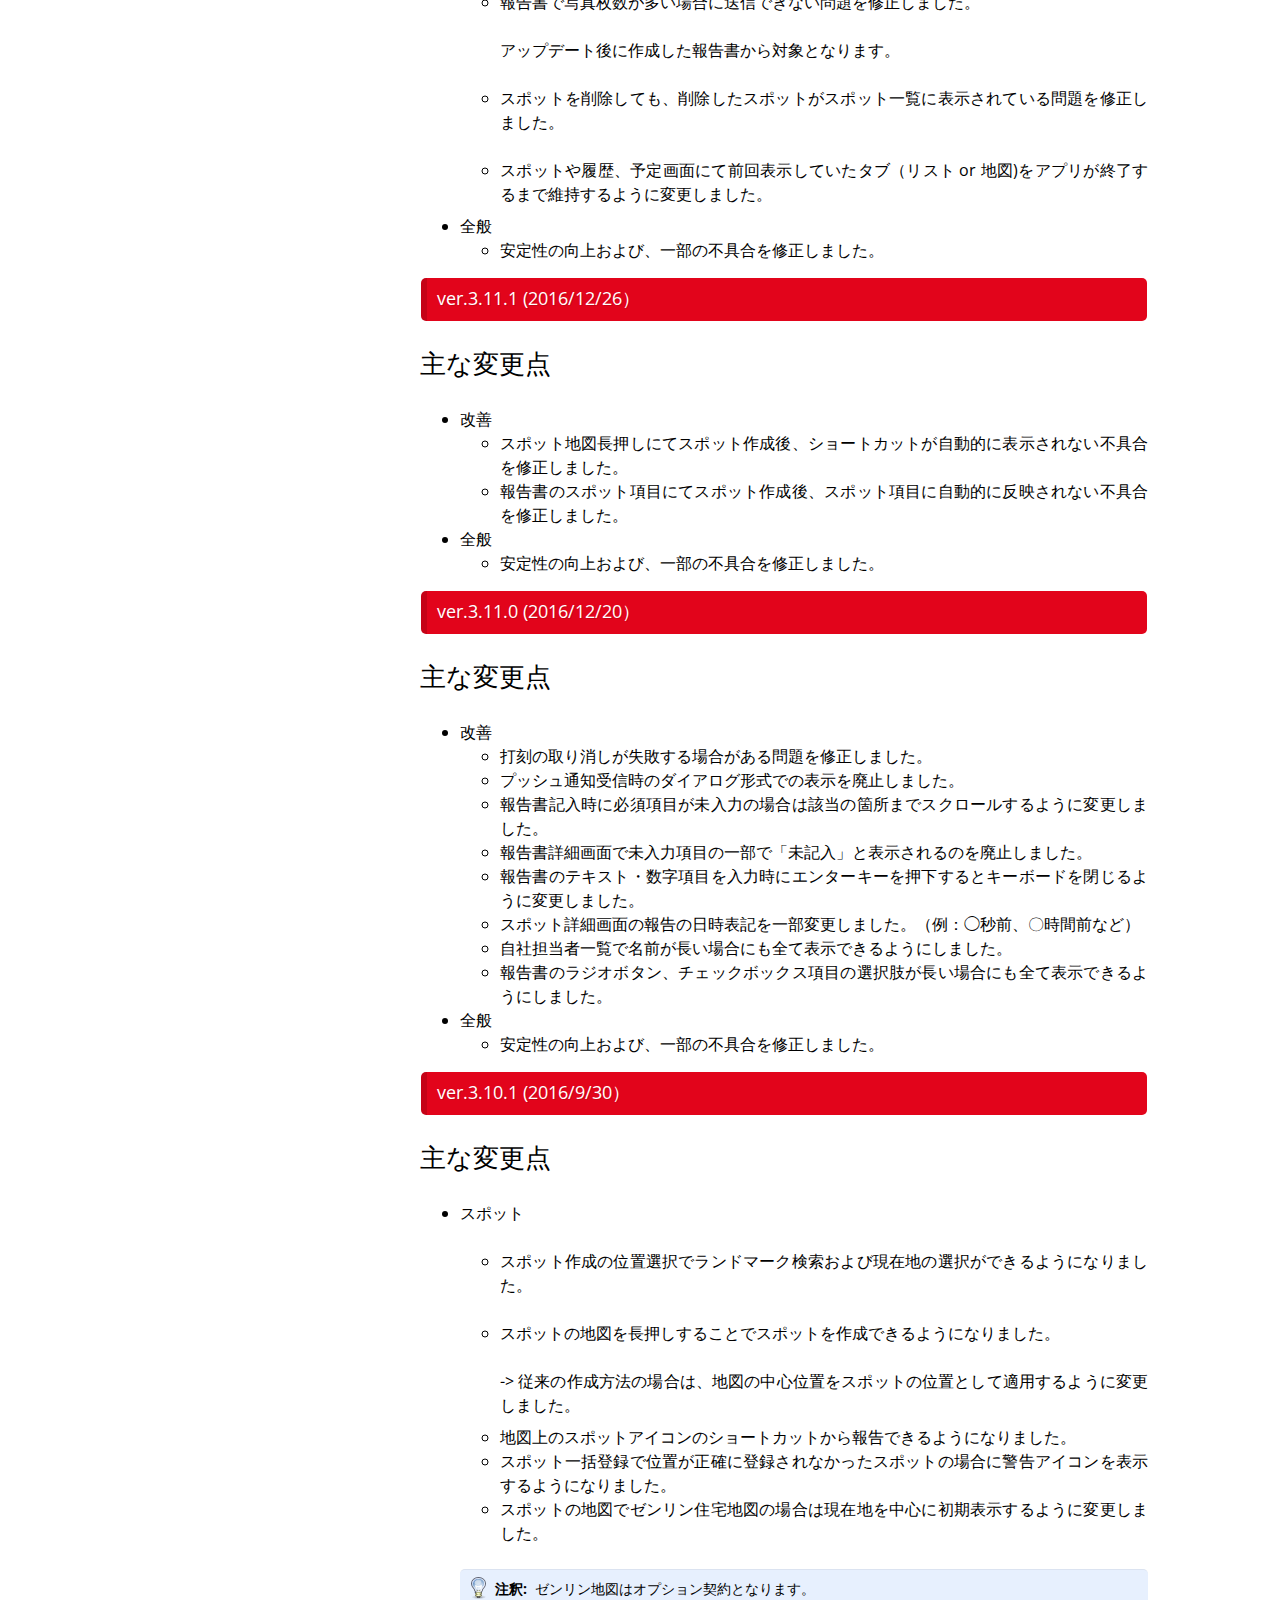
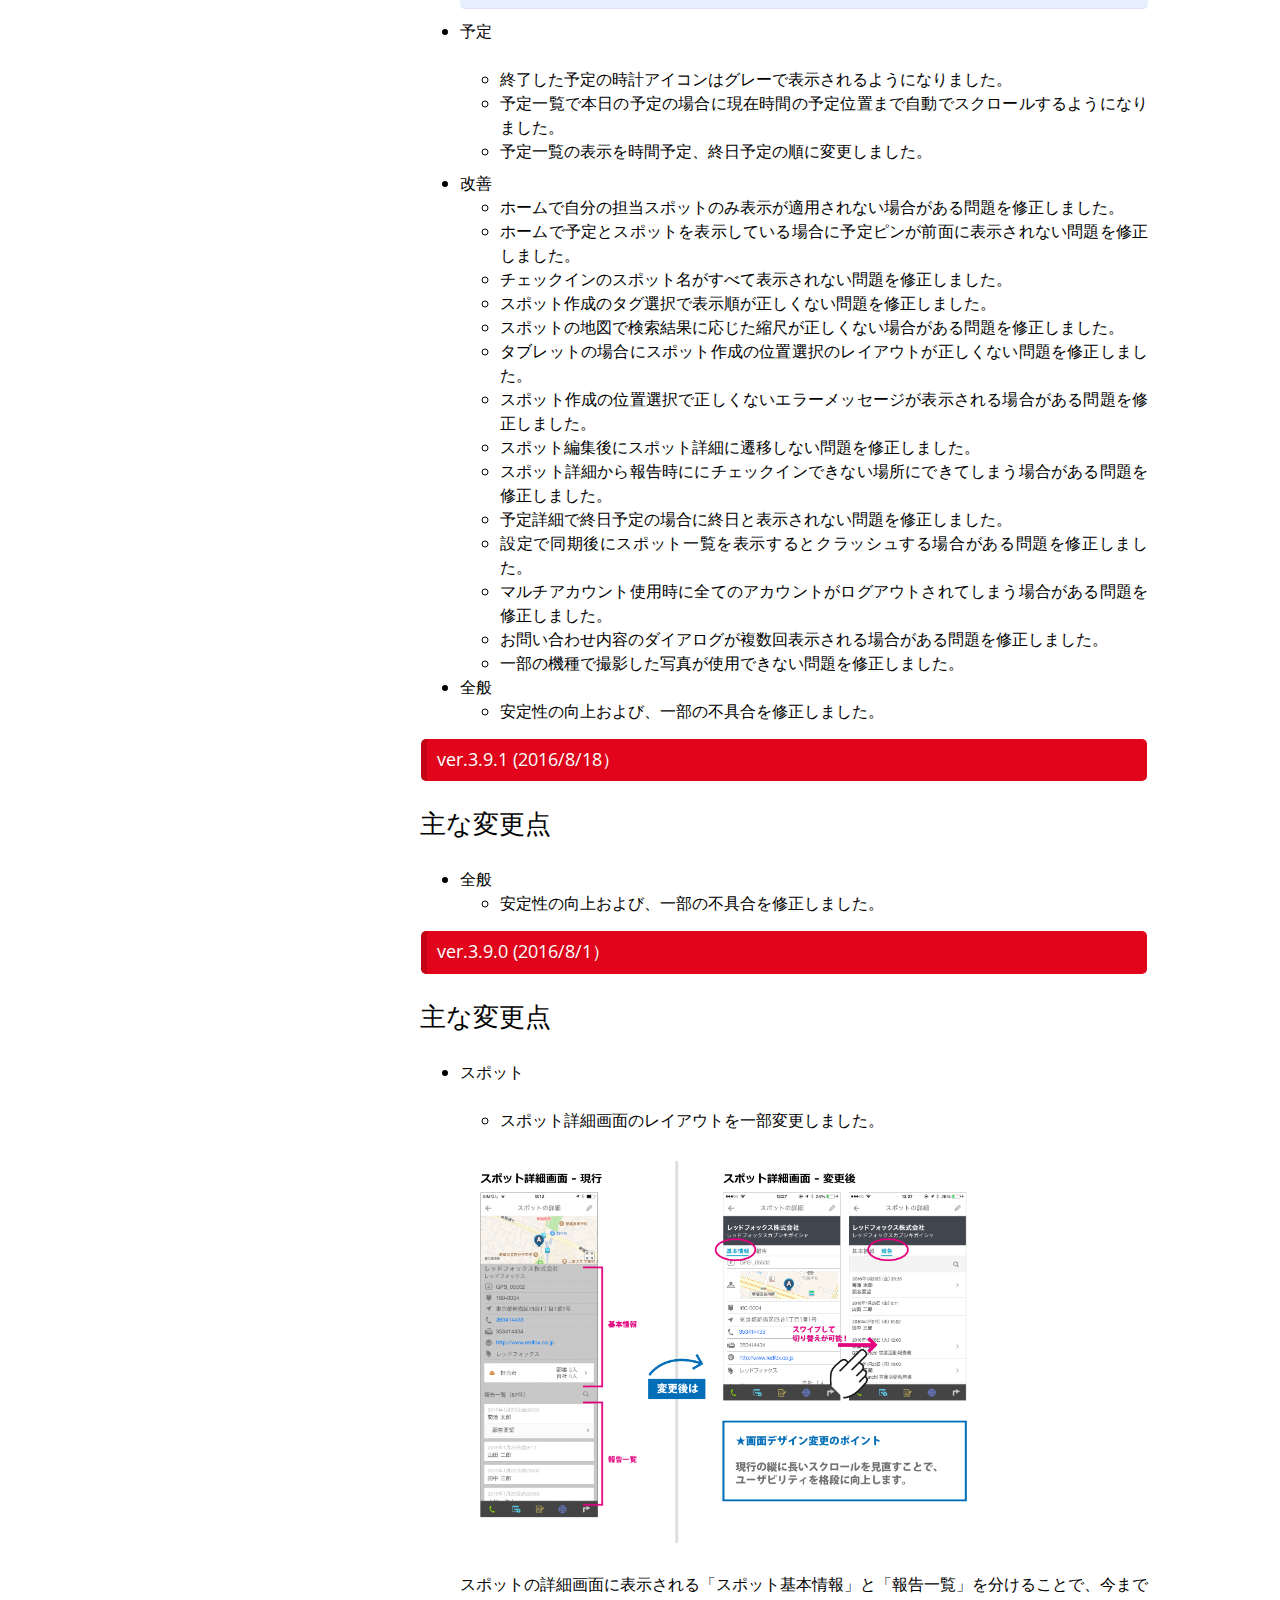
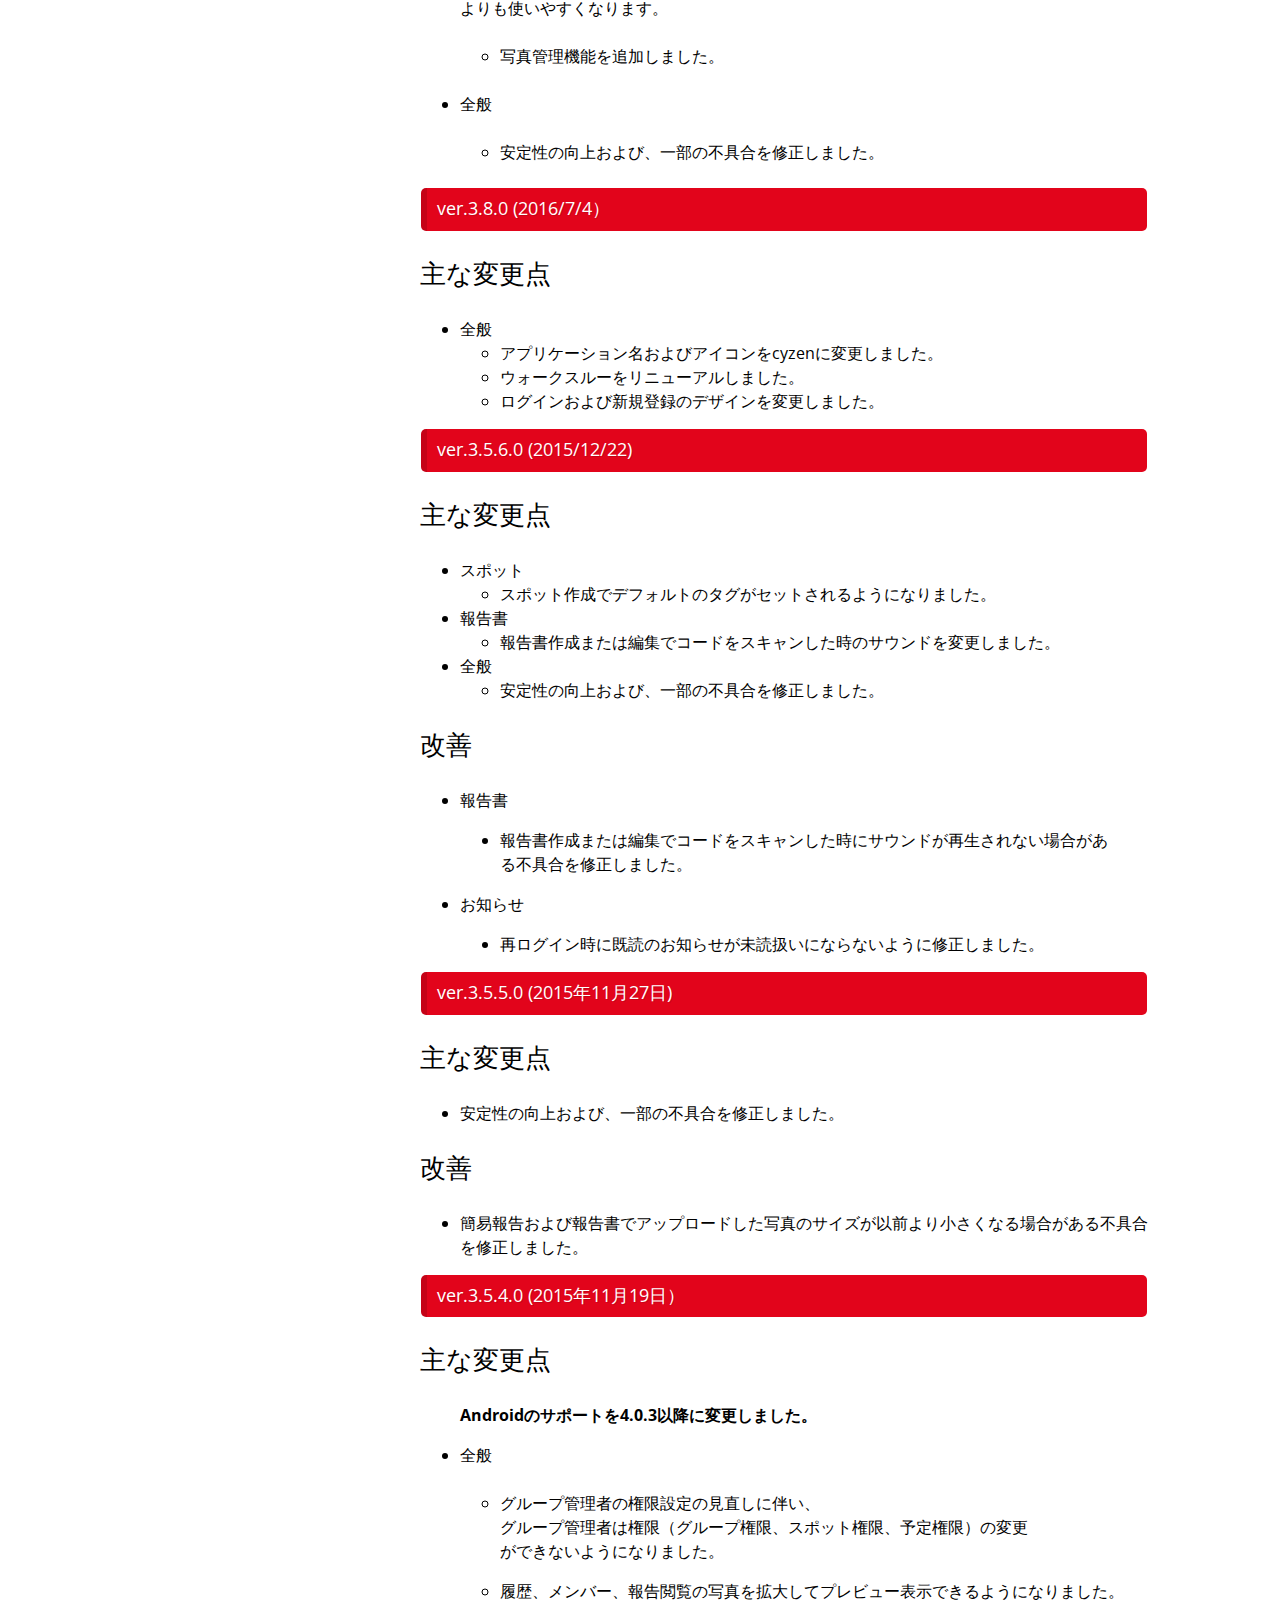
==== commit a543b860: "Fixed" ====
--- a/android.html
+++ b/android.html
@@ -72,10 +72,43 @@
             
 <div class="section" id="android">
 <h1>Android<a class="headerlink" href="#android" title="このヘッドラインへのパーマリンク">¶</a></h1>
+<div class="section" id="ver-3-37-1-2019-8-1">
+<span id="ver-3-37-1"></span><h2>ver.3.37.1 (2019/8/1)<a class="headerlink" href="#ver-3-37-1-2019-8-1" title="このヘッドラインへのパーマリンク">¶</a></h2>
+<div class="section" id="id1">
+<h3>主な変更点<a class="headerlink" href="#id1" title="このヘッドラインへのパーマリンク">¶</a></h3>
+<p>⁻ 予定</p>
+<blockquote>
+<div><ul class="simple">
+<li>非公開予定が作れるようになりました。</li>
+<li>往訪、社内打ち合わせなど予定の種別が設定できるようになりました。</li>
+<li>予定登録時に移動時間も合わせて登録できるようになりました。</li>
+</ul>
+</div></blockquote>
+<p>⁻ 報告閲覧</p>
+<blockquote>
+<div><ul class="simple">
+<li>日付期間を指定せずに検索できるようになりました。</li>
+<li>キーワードで検索できるようになりました。</li>
+</ul>
+</div></blockquote>
+<p>⁻ アカウント編集</p>
+<blockquote>
+<div><ul class="simple">
+<li>顔写真、メンバー属性がアプリで設定できるようになりました。</li>
+</ul>
+</div></blockquote>
+<ul class="simple">
+<li>全般<ul>
+<li>安定性の向上および、一部の不具合を修正しました。</li>
+</ul>
+</li>
+</ul>
+</div>
+</div>
 <div class="section" id="ver-3-36-0-2019-6-7">
 <span id="ver-3-36-0"></span><h2>ver.3.36.0 (2019/6/7)<a class="headerlink" href="#ver-3-36-0-2019-6-7" title="このヘッドラインへのパーマリンク">¶</a></h2>
-<div class="section" id="id1">
-<h3>主な変更点<a class="headerlink" href="#id1" title="このヘッドラインへのパーマリンク">¶</a></h3>
+<div class="section" id="id2">
+<h3>主な変更点<a class="headerlink" href="#id2" title="このヘッドラインへのパーマリンク">¶</a></h3>
 <p>⁻ メンバー</p>
 <blockquote>
 <div><ul>
@@ -99,8 +132,8 @@
 </div>
 <div class="section" id="ver-3-35-0-2019-5-31">
 <span id="ver-3-35-0"></span><h2>ver.3.35.0 (2019/5/31)<a class="headerlink" href="#ver-3-35-0-2019-5-31" title="このヘッドラインへのパーマリンク">¶</a></h2>
-<div class="section" id="id2">
-<h3>主な変更点<a class="headerlink" href="#id2" title="このヘッドラインへのパーマリンク">¶</a></h3>
+<div class="section" id="id3">
+<h3>主な変更点<a class="headerlink" href="#id3" title="このヘッドラインへのパーマリンク">¶</a></h3>
 <ul class="simple">
 <li>全般<ul>
 <li>安定性の向上および、一部の不具合を修正しました。</li>
@@ -111,8 +144,8 @@
 </div>
 <div class="section" id="ver-3-34-0-2019-4-26">
 <span id="ver-3-34-0"></span><h2>ver.3.34.0 (2019/4/26)<a class="headerlink" href="#ver-3-34-0-2019-4-26" title="このヘッドラインへのパーマリンク">¶</a></h2>
-<div class="section" id="id3">
-<h3>主な変更点<a class="headerlink" href="#id3" title="このヘッドラインへのパーマリンク">¶</a></h3>
+<div class="section" id="id4">
+<h3>主な変更点<a class="headerlink" href="#id4" title="このヘッドラインへのパーマリンク">¶</a></h3>
 <ul class="simple">
 <li>全般<ul>
 <li>安定性の向上および、一部の不具合を修正しました。</li>
@@ -123,8 +156,8 @@
 </div>
 <div class="section" id="ver-3-33-0-2019-3-26">
 <span id="ver-3-33-0"></span><h2>ver.3.33.0 (2019/3/26)<a class="headerlink" href="#ver-3-33-0-2019-3-26" title="このヘッドラインへのパーマリンク">¶</a></h2>
-<div class="section" id="id4">
-<h3>主な変更点<a class="headerlink" href="#id4" title="このヘッドラインへのパーマリンク">¶</a></h3>
+<div class="section" id="id5">
+<h3>主な変更点<a class="headerlink" href="#id5" title="このヘッドラインへのパーマリンク">¶</a></h3>
 <ul class="simple">
 <li>報告書<ul>
 <li>報告書上でコミュニケーションが取れるようになりました。</li>
@@ -139,8 +172,8 @@
 </div>
 <div class="section" id="ver-3-32-0-2019-3-1">
 <span id="ver-3-32-0"></span><h2>ver.3.32.0 (2019/3/1)<a class="headerlink" href="#ver-3-32-0-2019-3-1" title="このヘッドラインへのパーマリンク">¶</a></h2>
-<div class="section" id="id5">
-<h3>主な変更点<a class="headerlink" href="#id5" title="このヘッドラインへのパーマリンク">¶</a></h3>
+<div class="section" id="id6">
+<h3>主な変更点<a class="headerlink" href="#id6" title="このヘッドラインへのパーマリンク">¶</a></h3>
 <ul class="simple">
 <li>報告書<ul>
 <li>報告書のPDF化ができるようになりました。</li>
@@ -155,8 +188,8 @@
 </div>
 <div class="section" id="ver-3-31-0-2019-1-31">
 <span id="ver-3-31-0"></span><h2>ver.3.31.0 (2019/1/31)<a class="headerlink" href="#ver-3-31-0-2019-1-31" title="このヘッドラインへのパーマリンク">¶</a></h2>
-<div class="section" id="id6">
-<h3>主な変更点<a class="headerlink" href="#id6" title="このヘッドラインへのパーマリンク">¶</a></h3>
+<div class="section" id="id7">
+<h3>主な変更点<a class="headerlink" href="#id7" title="このヘッドラインへのパーマリンク">¶</a></h3>
 <ul>
 <li><p class="first">報告書</p>
 <ul class="simple">
@@ -185,8 +218,8 @@
 </div>
 <div class="section" id="ver-3-30-1-2019-1-3">
 <span id="ver-3-30-1"></span><h2>ver.3.30.1 (2019/1/3)<a class="headerlink" href="#ver-3-30-1-2019-1-3" title="このヘッドラインへのパーマリンク">¶</a></h2>
-<div class="section" id="id7">
-<h3>主な変更点<a class="headerlink" href="#id7" title="このヘッドラインへのパーマリンク">¶</a></h3>
+<div class="section" id="id8">
+<h3>主な変更点<a class="headerlink" href="#id8" title="このヘッドラインへのパーマリンク">¶</a></h3>
 <ul class="simple">
 <li>全般<ul>
 <li>安定性の向上および、一部の不具合を修正します。</li>
@@ -197,8 +230,8 @@
 </div>
 <div class="section" id="ver-3-30-0-2018-12-20">
 <span id="ver-3-30-0"></span><h2>ver.3.30.0 (2018/12/20)<a class="headerlink" href="#ver-3-30-0-2018-12-20" title="このヘッドラインへのパーマリンク">¶</a></h2>
-<div class="section" id="id8">
-<h3>主な変更点<a class="headerlink" href="#id8" title="このヘッドラインへのパーマリンク">¶</a></h3>
+<div class="section" id="id9">
+<h3>主な変更点<a class="headerlink" href="#id9" title="このヘッドラインへのパーマリンク">¶</a></h3>
 <ul class="simple">
 <li>全般<ul>
 <li>安定性の向上および、一部の不具合を修正しました。</li>
@@ -209,8 +242,8 @@
 </div>
 <div class="section" id="ver-3-29-0-2018-11-15">
 <span id="ver-3-29-0"></span><h2>ver.3.29.0 (2018/11/15)<a class="headerlink" href="#ver-3-29-0-2018-11-15" title="このヘッドラインへのパーマリンク">¶</a></h2>
-<div class="section" id="id9">
-<h3>主な変更点<a class="headerlink" href="#id9" title="このヘッドラインへのパーマリンク">¶</a></h3>
+<div class="section" id="id10">
+<h3>主な変更点<a class="headerlink" href="#id10" title="このヘッドラインへのパーマリンク">¶</a></h3>
 <ul>
 <li><p class="first">ホーム画面</p>
 <ul class="simple">
@@ -234,8 +267,8 @@
 </div>
 <div class="section" id="ver-3-28-0-2018-10-31">
 <span id="ver-3-28-0"></span><h2>ver.3.28.0 (2018/10/31)<a class="headerlink" href="#ver-3-28-0-2018-10-31" title="このヘッドラインへのパーマリンク">¶</a></h2>
-<div class="section" id="id10">
-<h3>主な変更点<a class="headerlink" href="#id10" title="このヘッドラインへのパーマリンク">¶</a></h3>
+<div class="section" id="id11">
+<h3>主な変更点<a class="headerlink" href="#id11" title="このヘッドラインへのパーマリンク">¶</a></h3>
 <ul class="simple">
 <li>スポット<ul>
 <li>スポット作成・編集時に住所が「UnnamedRoad・・」になる問題を修正しました。</li>
@@ -250,8 +283,8 @@
 </div>
 <div class="section" id="ver-3-27-0-2018-9-27">
 <span id="ver-3-27-0"></span><h2>ver.3.27.0 (2018/9/27)<a class="headerlink" href="#ver-3-27-0-2018-9-27" title="このヘッドラインへのパーマリンク">¶</a></h2>
-<div class="section" id="id11">
-<h3>主な変更点<a class="headerlink" href="#id11" title="このヘッドラインへのパーマリンク">¶</a></h3>
+<div class="section" id="id12">
+<h3>主な変更点<a class="headerlink" href="#id12" title="このヘッドラインへのパーマリンク">¶</a></h3>
 <ul class="simple">
 <li>全般<ul>
 <li>安定性の向上および、一部の不具合を修正しました。</li>
@@ -262,8 +295,8 @@
 </div>
 <div class="section" id="ver-3-26-0-2018-8-28">
 <span id="ver-3-26-0"></span><h2>ver.3.26.0 (2018/8/28)<a class="headerlink" href="#ver-3-26-0-2018-8-28" title="このヘッドラインへのパーマリンク">¶</a></h2>
-<div class="section" id="id12">
-<h3>主な変更点<a class="headerlink" href="#id12" title="このヘッドラインへのパーマリンク">¶</a></h3>
+<div class="section" id="id13">
+<h3>主な変更点<a class="headerlink" href="#id13" title="このヘッドラインへのパーマリンク">¶</a></h3>
 <ul>
 <li><p class="first">全般</p>
 <ul class="simple">
@@ -282,8 +315,8 @@
 </div>
 <div class="section" id="ver-3-25-0-2018-7-26">
 <span id="ver-3-25-0"></span><h2>ver.3.25.0 (2018/7/26)<a class="headerlink" href="#ver-3-25-0-2018-7-26" title="このヘッドラインへのパーマリンク">¶</a></h2>
-<div class="section" id="id15">
-<h3>主な変更点<a class="headerlink" href="#id15" title="このヘッドラインへのパーマリンク">¶</a></h3>
+<div class="section" id="id16">
+<h3>主な変更点<a class="headerlink" href="#id16" title="このヘッドラインへのパーマリンク">¶</a></h3>
 <ul class="simple">
 <li>全般<ul>
 <li>オートワークログで滞在情報を報告した後、5分間は修正ができるようになりました。</li>
@@ -295,8 +328,8 @@
 </div>
 <div class="section" id="ver-3-24-0-2018-6-29">
 <span id="ver-3-24-0"></span><h2>ver.3.24.0 (2018/6/29)<a class="headerlink" href="#ver-3-24-0-2018-6-29" title="このヘッドラインへのパーマリンク">¶</a></h2>
-<div class="section" id="id16">
-<h3>主な変更点<a class="headerlink" href="#id16" title="このヘッドラインへのパーマリンク">¶</a></h3>
+<div class="section" id="id17">
+<h3>主な変更点<a class="headerlink" href="#id17" title="このヘッドラインへのパーマリンク">¶</a></h3>
 <ul class="simple">
 <li>全般<ul>
 <li>安定性の向上および、一部の不具合を修正しました。</li>
@@ -307,8 +340,8 @@
 </div>
 <div class="section" id="ver-3-23-1-2018-6-21">
 <span id="ver-3-23-1"></span><h2>ver.3.23.1 (2018/6/21)<a class="headerlink" href="#ver-3-23-1-2018-6-21" title="このヘッドラインへのパーマリンク">¶</a></h2>
-<div class="section" id="id17">
-<h3>主な変更点<a class="headerlink" href="#id17" title="このヘッドラインへのパーマリンク">¶</a></h3>
+<div class="section" id="id18">
+<h3>主な変更点<a class="headerlink" href="#id18" title="このヘッドラインへのパーマリンク">¶</a></h3>
 <ul class="simple">
 <li>全般<ul>
 <li>安定性の向上および、一部の不具合を修正しました。</li>
@@ -319,8 +352,8 @@
 </div>
 <div class="section" id="ver-3-23-0-2018-6-4">
 <span id="ver-3-23-0"></span><h2>ver.3.23.0 (2018/6/4)<a class="headerlink" href="#ver-3-23-0-2018-6-4" title="このヘッドラインへのパーマリンク">¶</a></h2>
-<div class="section" id="id18">
-<h3>主な変更点<a class="headerlink" href="#id18" title="このヘッドラインへのパーマリンク">¶</a></h3>
+<div class="section" id="id19">
+<h3>主な変更点<a class="headerlink" href="#id19" title="このヘッドラインへのパーマリンク">¶</a></h3>
 <ul class="simple">
 <li>全般<ul>
 <li>オートワークログの機能を追加しました。 <a class="reference internal" href="newFeature.html#autowork-log"><span class="std std-ref">詳しくはこちら</span></a></li>
@@ -332,8 +365,8 @@
 </div>
 <div class="section" id="ver-3-22-0-2018-5-15">
 <span id="ver-3-22-0"></span><h2>ver.3.22.0 (2018/5/15)<a class="headerlink" href="#ver-3-22-0-2018-5-15" title="このヘッドラインへのパーマリンク">¶</a></h2>
-<div class="section" id="id19">
-<h3>主な変更点<a class="headerlink" href="#id19" title="このヘッドラインへのパーマリンク">¶</a></h3>
+<div class="section" id="id20">
+<h3>主な変更点<a class="headerlink" href="#id20" title="このヘッドラインへのパーマリンク">¶</a></h3>
 <ul class="simple">
 <li>全般<ul>
 <li>地図を航空写真に対応しました  <a class="reference internal" href="newFeature.html#mapchanges201805"><span class="std std-ref">詳しくはこちら</span></a></li>
@@ -345,8 +378,8 @@
 </div>
 <div class="section" id="ver-3-21-0-2018-4-6">
 <span id="ver-3-21-0"></span><h2>ver.3.21.0 (2018/4/6)<a class="headerlink" href="#ver-3-21-0-2018-4-6" title="このヘッドラインへのパーマリンク">¶</a></h2>
-<div class="section" id="id20">
-<h3>主な変更点<a class="headerlink" href="#id20" title="このヘッドラインへのパーマリンク">¶</a></h3>
+<div class="section" id="id21">
+<h3>主な変更点<a class="headerlink" href="#id21" title="このヘッドラインへのパーマリンク">¶</a></h3>
 <ul class="simple">
 <li>全般<ul>
 <li>ランキング機能に訪問ランキングを追加しました。</li>
@@ -359,8 +392,8 @@
 </div>
 <div class="section" id="ver-3-20-0-2018-3-20">
 <span id="ver-3-20-0"></span><h2>ver.3.20.0 (2018/3/20)<a class="headerlink" href="#ver-3-20-0-2018-3-20" title="このヘッドラインへのパーマリンク">¶</a></h2>
-<div class="section" id="id21">
-<h3>主な変更点<a class="headerlink" href="#id21" title="このヘッドラインへのパーマリンク">¶</a></h3>
+<div class="section" id="id22">
+<h3>主な変更点<a class="headerlink" href="#id22" title="このヘッドラインへのパーマリンク">¶</a></h3>
 <ul class="simple">
 <li>スポット<ul>
 <li>設定により、スポット新規作成後にそのスポット詳細画面に移動できるようになりました。</li>
@@ -376,8 +409,8 @@
 </div>
 <div class="section" id="ver-3-19-1-2018-2-28">
 <span id="ver-3-19-1"></span><h2>ver.3.19.1 (2018/2/28）<a class="headerlink" href="#ver-3-19-1-2018-2-28" title="このヘッドラインへのパーマリンク">¶</a></h2>
-<div class="section" id="id22">
-<h3>主な変更点<a class="headerlink" href="#id22" title="このヘッドラインへのパーマリンク">¶</a></h3>
+<div class="section" id="id23">
+<h3>主な変更点<a class="headerlink" href="#id23" title="このヘッドラインへのパーマリンク">¶</a></h3>
 <ul class="simple">
 <li>全般<ul>
 <li>安定性の向上および、一部の不具合を修正しました。</li>
@@ -388,8 +421,8 @@
 </div>
 <div class="section" id="ver-3-19-0-2018-2-8">
 <span id="ver-3-19-0"></span><h2>ver.3.19.0 (2018/2/8)<a class="headerlink" href="#ver-3-19-0-2018-2-8" title="このヘッドラインへのパーマリンク">¶</a></h2>
-<div class="section" id="id23">
-<h3>主な変更点<a class="headerlink" href="#id23" title="このヘッドラインへのパーマリンク">¶</a></h3>
+<div class="section" id="id24">
+<h3>主な変更点<a class="headerlink" href="#id24" title="このヘッドラインへのパーマリンク">¶</a></h3>
 <ul>
 <li><p class="first">全般</p>
 <ul>
@@ -397,8 +430,8 @@
 </li>
 <li><p class="first">初回利用時の設定のデフォルト値を一部変更しました。</p>
 <blockquote>
-<div><table border="1" class="colwidths-given center-align docutils" id="id79">
-<caption><span class="caption-text">デフォルト値変更</span><a class="headerlink" href="#id79" title="このテーブルへのパーマリンク">¶</a></caption>
+<div><table border="1" class="colwidths-given center-align docutils" id="id80">
+<caption><span class="caption-text">デフォルト値変更</span><a class="headerlink" href="#id80" title="このテーブルへのパーマリンク">¶</a></caption>
 <colgroup>
 <col width="40%" />
 <col width="30%" />
@@ -435,8 +468,8 @@
 </div>
 <div class="section" id="ver-3-18-1-2018-1-22">
 <span id="ver-3-18-1"></span><h2>ver.3.18.1 (2018/1/22）<a class="headerlink" href="#ver-3-18-1-2018-1-22" title="このヘッドラインへのパーマリンク">¶</a></h2>
-<div class="section" id="id24">
-<h3>主な変更点<a class="headerlink" href="#id24" title="このヘッドラインへのパーマリンク">¶</a></h3>
+<div class="section" id="id25">
+<h3>主な変更点<a class="headerlink" href="#id25" title="このヘッドラインへのパーマリンク">¶</a></h3>
 <ul class="simple">
 <li>全般<ul>
 <li>安定性の向上および、一部の不具合を修正しました。</li>
@@ -447,8 +480,8 @@
 </div>
 <div class="section" id="ver-3-18-0-2017-12-25">
 <span id="ver-3-18-0"></span><h2>ver.3.18.0 (2017/12/25）<a class="headerlink" href="#ver-3-18-0-2017-12-25" title="このヘッドラインへのパーマリンク">¶</a></h2>
-<div class="section" id="id25">
-<h3>主な変更点<a class="headerlink" href="#id25" title="このヘッドラインへのパーマリンク">¶</a></h3>
+<div class="section" id="id26">
+<h3>主な変更点<a class="headerlink" href="#id26" title="このヘッドラインへのパーマリンク">¶</a></h3>
 <ul class="simple">
 <li>全般<ul>
 <li>安定性の向上および、一部の不具合を修正しました。</li>
@@ -459,8 +492,8 @@
 </div>
 <div class="section" id="ver-3-17-0-2017-11-30">
 <span id="ver-3-17-0"></span><h2>ver.3.17.0 (2017/11/30）<a class="headerlink" href="#ver-3-17-0-2017-11-30" title="このヘッドラインへのパーマリンク">¶</a></h2>
-<div class="section" id="id26">
-<h3>主な変更点<a class="headerlink" href="#id26" title="このヘッドラインへのパーマリンク">¶</a></h3>
+<div class="section" id="id27">
+<h3>主な変更点<a class="headerlink" href="#id27" title="このヘッドラインへのパーマリンク">¶</a></h3>
 <ul>
 <li><p class="first">全般</p>
 <ul>
@@ -485,8 +518,8 @@
 </div>
 <div class="section" id="ver-3-16-0-2017-9-20">
 <span id="ver-3-16-0"></span><h2>ver.3.16.0 (2017/9/20）<a class="headerlink" href="#ver-3-16-0-2017-9-20" title="このヘッドラインへのパーマリンク">¶</a></h2>
-<div class="section" id="id27">
-<h3>主な変更点<a class="headerlink" href="#id27" title="このヘッドラインへのパーマリンク">¶</a></h3>
+<div class="section" id="id28">
+<h3>主な変更点<a class="headerlink" href="#id28" title="このヘッドラインへのパーマリンク">¶</a></h3>
 <ul class="simple">
 <li>全般<ul>
 <li>サポートバージョンをOS4.4以降に変更しました。</li>
@@ -498,8 +531,8 @@
 </div>
 <div class="section" id="ver-3-15-0-2017-8-18">
 <span id="ver-3-15-0"></span><h2>ver.3.15.0 (2017/8/18）<a class="headerlink" href="#ver-3-15-0-2017-8-18" title="このヘッドラインへのパーマリンク">¶</a></h2>
-<div class="section" id="id28">
-<h3>主な変更点<a class="headerlink" href="#id28" title="このヘッドラインへのパーマリンク">¶</a></h3>
+<div class="section" id="id29">
+<h3>主な変更点<a class="headerlink" href="#id29" title="このヘッドラインへのパーマリンク">¶</a></h3>
 <ul class="simple">
 <li>改善<ul>
 <li>スポット写真の送信時にフリーズする場合がある問題を修正しました。</li>
@@ -514,8 +547,8 @@
 </div>
 <div class="section" id="ver-3-14-0-2017-7-11">
 <span id="ver-3-14-0"></span><h2>ver.3.14.0 (2017/7/11）<a class="headerlink" href="#ver-3-14-0-2017-7-11" title="このヘッドラインへのパーマリンク">¶</a></h2>
-<div class="section" id="id29">
-<h3>主な変更点<a class="headerlink" href="#id29" title="このヘッドラインへのパーマリンク">¶</a></h3>
+<div class="section" id="id30">
+<h3>主な変更点<a class="headerlink" href="#id30" title="このヘッドラインへのパーマリンク">¶</a></h3>
 <ul class="simple">
 <li>全般<ul>
 <li>安定性の向上および、一部の不具合を修正しました。</li>
@@ -526,8 +559,8 @@
 </div>
 <div class="section" id="ver-3-13-1-2017-6-7">
 <span id="ver-3-13-1"></span><h2>ver.3.13.1 (2017/6/7）<a class="headerlink" href="#ver-3-13-1-2017-6-7" title="このヘッドラインへのパーマリンク">¶</a></h2>
-<div class="section" id="id30">
-<h3>主な変更点<a class="headerlink" href="#id30" title="このヘッドラインへのパーマリンク">¶</a></h3>
+<div class="section" id="id31">
+<h3>主な変更点<a class="headerlink" href="#id31" title="このヘッドラインへのパーマリンク">¶</a></h3>
 <ul class="simple">
 <li>改善<ul>
 <li>スポット一覧の地図画面にて、現在位置/拡大/縮尺ボタンが非表示になる場合がある問題を修正しました。</li>
@@ -543,8 +576,8 @@
 </div>
 <div class="section" id="ver-3-13-0-2017-4-27">
 <span id="ver-3-13-0"></span><h2>ver.3.13.0 (2017/4/27）<a class="headerlink" href="#ver-3-13-0-2017-4-27" title="このヘッドラインへのパーマリンク">¶</a></h2>
-<div class="section" id="id31">
-<h3>主な変更点<a class="headerlink" href="#id31" title="このヘッドラインへのパーマリンク">¶</a></h3>
+<div class="section" id="id32">
+<h3>主な変更点<a class="headerlink" href="#id32" title="このヘッドラインへのパーマリンク">¶</a></h3>
 <ul>
 <li><p class="first">改善</p>
 <ul class="simple">
@@ -568,8 +601,8 @@
 </div>
 <div class="section" id="ver-3-12-1-2017-3-22">
 <span id="ver-3-12-1"></span><h2>ver.3.12.1 (2017/3/22）<a class="headerlink" href="#ver-3-12-1-2017-3-22" title="このヘッドラインへのパーマリンク">¶</a></h2>
-<div class="section" id="id32">
-<h3>主な変更点<a class="headerlink" href="#id32" title="このヘッドラインへのパーマリンク">¶</a></h3>
+<div class="section" id="id33">
+<h3>主な変更点<a class="headerlink" href="#id33" title="このヘッドラインへのパーマリンク">¶</a></h3>
 <ul class="simple">
 <li>改善<ul>
 <li>1回表示した日の予定をオフラインの時も表示できるようにしました。</li>
@@ -588,8 +621,8 @@
 </div>
 <div class="section" id="ver-3-12-0-2017-02-17">
 <span id="ver-3-12-0"></span><h2>ver.3.12.0 (2017/02/17）<a class="headerlink" href="#ver-3-12-0-2017-02-17" title="このヘッドラインへのパーマリンク">¶</a></h2>
-<div class="section" id="id33">
-<h3>主な変更点<a class="headerlink" href="#id33" title="このヘッドラインへのパーマリンク">¶</a></h3>
+<div class="section" id="id34">
+<h3>主な変更点<a class="headerlink" href="#id34" title="このヘッドラインへのパーマリンク">¶</a></h3>
 <ul>
 <li><p class="first">改善</p>
 <ul>
@@ -616,8 +649,8 @@
 </div>
 <div class="section" id="ver-3-11-1-2016-12-26">
 <span id="ver-3-11-1"></span><h2>ver.3.11.1 (2016/12/26）<a class="headerlink" href="#ver-3-11-1-2016-12-26" title="このヘッドラインへのパーマリンク">¶</a></h2>
-<div class="section" id="id34">
-<h3>主な変更点<a class="headerlink" href="#id34" title="このヘッドラインへのパーマリンク">¶</a></h3>
+<div class="section" id="id35">
+<h3>主な変更点<a class="headerlink" href="#id35" title="このヘッドラインへのパーマリンク">¶</a></h3>
 <ul class="simple">
 <li>改善<ul>
 <li>スポット地図長押しにてスポット作成後、ショートカットが自動的に表示されない不具合を修正しました。</li>
@@ -635,8 +668,8 @@
 </div>
 <div class="section" id="ver-3-11-0-2016-12-20">
 <span id="ver-3-11-0"></span><h2>ver.3.11.0 (2016/12/20）<a class="headerlink" href="#ver-3-11-0-2016-12-20" title="このヘッドラインへのパーマリンク">¶</a></h2>
-<div class="section" id="id35">
-<h3>主な変更点<a class="headerlink" href="#id35" title="このヘッドラインへのパーマリンク">¶</a></h3>
+<div class="section" id="id36">
+<h3>主な変更点<a class="headerlink" href="#id36" title="このヘッドラインへのパーマリンク">¶</a></h3>
 <ul class="simple">
 <li>改善<ul>
 <li>打刻の取り消しが失敗する場合がある問題を修正しました。</li>
@@ -660,8 +693,8 @@
 </div>
 <div class="section" id="ver-3-10-1-2016-9-30">
 <span id="ver-3-10-1"></span><h2>ver.3.10.1 (2016/9/30）<a class="headerlink" href="#ver-3-10-1-2016-9-30" title="このヘッドラインへのパーマリンク">¶</a></h2>
-<div class="section" id="id36">
-<h3>主な変更点<a class="headerlink" href="#id36" title="このヘッドラインへのパーマリンク">¶</a></h3>
+<div class="section" id="id37">
+<h3>主な変更点<a class="headerlink" href="#id37" title="このヘッドラインへのパーマリンク">¶</a></h3>
 <ul>
 <li><p class="first">スポット</p>
 <ul>
@@ -718,8 +751,8 @@
 </div>
 <div class="section" id="ver-3-9-1-2016-8-18">
 <span id="ver-3-9-1"></span><h2>ver.3.9.1 (2016/8/18）<a class="headerlink" href="#ver-3-9-1-2016-8-18" title="このヘッドラインへのパーマリンク">¶</a></h2>
-<div class="section" id="id37">
-<h3>主な変更点<a class="headerlink" href="#id37" title="このヘッドラインへのパーマリンク">¶</a></h3>
+<div class="section" id="id38">
+<h3>主な変更点<a class="headerlink" href="#id38" title="このヘッドラインへのパーマリンク">¶</a></h3>
 <ul class="simple">
 <li>全般<ul>
 <li>安定性の向上および、一部の不具合を修正しました。</li>
@@ -730,8 +763,8 @@
 </div>
 <div class="section" id="ver-3-9-0-2016-8-1">
 <span id="ver-3-9-0"></span><h2>ver.3.9.0 (2016/8/1）<a class="headerlink" href="#ver-3-9-0-2016-8-1" title="このヘッドラインへのパーマリンク">¶</a></h2>
-<div class="section" id="id38">
-<h3>主な変更点<a class="headerlink" href="#id38" title="このヘッドラインへのパーマリンク">¶</a></h3>
+<div class="section" id="id39">
+<h3>主な変更点<a class="headerlink" href="#id39" title="このヘッドラインへのパーマリンク">¶</a></h3>
 <ul>
 <li><p class="first">スポット</p>
 <ul class="simple">
@@ -753,8 +786,8 @@
 </div>
 <div class="section" id="ver-3-8-0-2016-7-4">
 <span id="ver-3-8-0"></span><h2>ver.3.8.0 (2016/7/4）<a class="headerlink" href="#ver-3-8-0-2016-7-4" title="このヘッドラインへのパーマリンク">¶</a></h2>
-<div class="section" id="id39">
-<h3>主な変更点<a class="headerlink" href="#id39" title="このヘッドラインへのパーマリンク">¶</a></h3>
+<div class="section" id="id40">
+<h3>主な変更点<a class="headerlink" href="#id40" title="このヘッドラインへのパーマリンク">¶</a></h3>
 <ul class="simple">
 <li>全般<ul>
 <li>アプリケーション名およびアイコンをcyzenに変更しました。</li>
@@ -767,8 +800,8 @@
 </div>
 <div class="section" id="ver-3-5-6-0-2015-12-22">
 <h2>ver.3.5.6.0 (2015/12/22)<a class="headerlink" href="#ver-3-5-6-0-2015-12-22" title="このヘッドラインへのパーマリンク">¶</a></h2>
-<div class="section" id="id40">
-<h3>主な変更点<a class="headerlink" href="#id40" title="このヘッドラインへのパーマリンク">¶</a></h3>
+<div class="section" id="id41">
+<h3>主な変更点<a class="headerlink" href="#id41" title="このヘッドラインへのパーマリンク">¶</a></h3>
 <ul class="simple">
 <li>スポット<ul>
 <li>スポット作成でデフォルトのタグがセットされるようになりました。</li>
@@ -786,8 +819,8 @@
 </li>
 </ul>
 </div>
-<div class="section" id="id41">
-<h3>改善<a class="headerlink" href="#id41" title="このヘッドラインへのパーマリンク">¶</a></h3>
+<div class="section" id="id42">
+<h3>改善<a class="headerlink" href="#id42" title="このヘッドラインへのパーマリンク">¶</a></h3>
 <ul class="simple">
 <li>報告書</li>
 </ul>
@@ -808,14 +841,14 @@
 </div>
 <div class="section" id="ver-3-5-5-0-20151127">
 <h2>ver.3.5.5.0 (2015年11月27日)<a class="headerlink" href="#ver-3-5-5-0-20151127" title="このヘッドラインへのパーマリンク">¶</a></h2>
-<div class="section" id="id42">
-<h3>主な変更点<a class="headerlink" href="#id42" title="このヘッドラインへのパーマリンク">¶</a></h3>
-<ul class="simple">
-<li>安定性の向上および、一部の不具合を修正しました。</li>
-</ul>
-</div>
 <div class="section" id="id43">
-<h3>改善<a class="headerlink" href="#id43" title="このヘッドラインへのパーマリンク">¶</a></h3>
+<h3>主な変更点<a class="headerlink" href="#id43" title="このヘッドラインへのパーマリンク">¶</a></h3>
+<ul class="simple">
+<li>安定性の向上および、一部の不具合を修正しました。</li>
+</ul>
+</div>
+<div class="section" id="id44">
+<h3>改善<a class="headerlink" href="#id44" title="このヘッドラインへのパーマリンク">¶</a></h3>
 <ul class="simple">
 <li>簡易報告および報告書でアップロードした写真のサイズが以前より小さくなる場合がある不具合を修正しました。</li>
 </ul>
@@ -823,8 +856,8 @@
 </div>
 <div class="section" id="ver-3-5-4-0-20151119">
 <h2>ver.3.5.4.0 (2015年11月19日）<a class="headerlink" href="#ver-3-5-4-0-20151119" title="このヘッドラインへのパーマリンク">¶</a></h2>
-<div class="section" id="id44">
-<h3>主な変更点<a class="headerlink" href="#id44" title="このヘッドラインへのパーマリンク">¶</a></h3>
+<div class="section" id="id45">
+<h3>主な変更点<a class="headerlink" href="#id45" title="このヘッドラインへのパーマリンク">¶</a></h3>
 <blockquote>
 <div><strong>Androidのサポートを4.0.3以降に変更しました。</strong></div></blockquote>
 <ul>
@@ -856,8 +889,8 @@
 </li>
 </ul>
 </div>
-<div class="section" id="id45">
-<h3>改善<a class="headerlink" href="#id45" title="このヘッドラインへのパーマリンク">¶</a></h3>
+<div class="section" id="id46">
+<h3>改善<a class="headerlink" href="#id46" title="このヘッドラインへのパーマリンク">¶</a></h3>
 <ul class="simple">
 <li>スポット<ul>
 <li>スポットのソート順をスポット以外のメニューに遷移した場合でも維持するように修正しました。</li>
@@ -884,8 +917,8 @@
 </div>
 <div class="section" id="ver-3-5-2-0-2015831">
 <h2>ver.3.5.2.0 (2015年8月31日）<a class="headerlink" href="#ver-3-5-2-0-2015831" title="このヘッドラインへのパーマリンク">¶</a></h2>
-<div class="section" id="id46">
-<h3>主な変更点<a class="headerlink" href="#id46" title="このヘッドラインへのパーマリンク">¶</a></h3>
+<div class="section" id="id47">
+<h3>主な変更点<a class="headerlink" href="#id47" title="このヘッドラインへのパーマリンク">¶</a></h3>
 <ul class="simple">
 <li>スポット<ul>
 <li>スポットでリストがソートできるようになりました。</li>
@@ -895,8 +928,8 @@
 <li>安定性の向上および、一部の不具合を修正しました。</li>
 </ul>
 </div>
-<div class="section" id="id47">
-<h3>改善<a class="headerlink" href="#id47" title="このヘッドラインへのパーマリンク">¶</a></h3>
+<div class="section" id="id48">
+<h3>改善<a class="headerlink" href="#id48" title="このヘッドラインへのパーマリンク">¶</a></h3>
 <blockquote>
 <div><ul class="simple">
 <li>ホーム<ul>
@@ -923,13 +956,13 @@
 </div>
 <div class="section" id="ver-3-5-0-1-2015810">
 <h2>ver.3.5.0.1 (2015年8月10日）<a class="headerlink" href="#ver-3-5-0-1-2015810" title="このヘッドラインへのパーマリンク">¶</a></h2>
-<div class="section" id="id48">
-<h3>主な変更点<a class="headerlink" href="#id48" title="このヘッドラインへのパーマリンク">¶</a></h3>
+<div class="section" id="id49">
+<h3>主な変更点<a class="headerlink" href="#id49" title="このヘッドラインへのパーマリンク">¶</a></h3>
 <blockquote>
 <div>不具合を修正しました。</div></blockquote>
 </div>
-<div class="section" id="id49">
-<h3>改善<a class="headerlink" href="#id49" title="このヘッドラインへのパーマリンク">¶</a></h3>
+<div class="section" id="id50">
+<h3>改善<a class="headerlink" href="#id50" title="このヘッドラインへのパーマリンク">¶</a></h3>
 <ul class="simple">
 <li>ホーム<ul>
 <li>チェックイン時のスポット検索画面で自社担当者の項目が表示されない不具合を修正しました。</li>
@@ -940,8 +973,8 @@
 </div>
 <div class="section" id="ver-3-5-0-0-2015727">
 <h2>ver.3.5.0.0 (2015年7月27日）<a class="headerlink" href="#ver-3-5-0-0-2015727" title="このヘッドラインへのパーマリンク">¶</a></h2>
-<div class="section" id="id50">
-<h3>主な変更点<a class="headerlink" href="#id50" title="このヘッドラインへのパーマリンク">¶</a></h3>
+<div class="section" id="id51">
+<h3>主な変更点<a class="headerlink" href="#id51" title="このヘッドラインへのパーマリンク">¶</a></h3>
 <blockquote>
 <div>スポットと報告書の検索機能が強化されました。</div></blockquote>
 <ul class="simple">
@@ -974,8 +1007,8 @@
 </li>
 </ul>
 </div>
-<div class="section" id="id51">
-<h3>改善<a class="headerlink" href="#id51" title="このヘッドラインへのパーマリンク">¶</a></h3>
+<div class="section" id="id52">
+<h3>改善<a class="headerlink" href="#id52" title="このヘッドラインへのパーマリンク">¶</a></h3>
 <blockquote>
 <div><ul class="simple">
 <li>報告書<ul>
@@ -991,15 +1024,15 @@
 </div>
 <div class="section" id="ver-3-4-7-2-2015-06-15">
 <h2>ver.3.4.7.2 (2015/06/15)<a class="headerlink" href="#ver-3-4-7-2-2015-06-15" title="このヘッドラインへのパーマリンク">¶</a></h2>
-<div class="section" id="id52">
-<h3>主な変更点<a class="headerlink" href="#id52" title="このヘッドラインへのパーマリンク">¶</a></h3>
+<div class="section" id="id53">
+<h3>主な変更点<a class="headerlink" href="#id53" title="このヘッドラインへのパーマリンク">¶</a></h3>
 <ul class="simple">
 <li>スポット検索画面で検索を開始した時の地図の中心点の住所を表示するようにしました。</li>
 <li>安定性の向上および、一部の不具合を修正しました。</li>
 </ul>
 </div>
-<div class="section" id="id53">
-<h3>改善<a class="headerlink" href="#id53" title="このヘッドラインへのパーマリンク">¶</a></h3>
+<div class="section" id="id54">
+<h3>改善<a class="headerlink" href="#id54" title="このヘッドラインへのパーマリンク">¶</a></h3>
 <ul class="simple">
 <li>アカウント一覧画面で稀にクラッシュする不具合を修正しました。</li>
 <li>強制ログアウトが機能しない不具合を修正しました。</li>
@@ -1010,14 +1043,14 @@
 </div>
 <div class="section" id="ver-3-4-7-1-2015-05-19">
 <h2>ver.3.4.7.1 (2015/05/19)<a class="headerlink" href="#ver-3-4-7-1-2015-05-19" title="このヘッドラインへのパーマリンク">¶</a></h2>
-<div class="section" id="id54">
-<h3>主な変更点<a class="headerlink" href="#id54" title="このヘッドラインへのパーマリンク">¶</a></h3>
+<div class="section" id="id55">
+<h3>主な変更点<a class="headerlink" href="#id55" title="このヘッドラインへのパーマリンク">¶</a></h3>
 <ul class="simple">
 <li>不具合を修正しました。</li>
 </ul>
 </div>
-<div class="section" id="id55">
-<h3>改善<a class="headerlink" href="#id55" title="このヘッドラインへのパーマリンク">¶</a></h3>
+<div class="section" id="id56">
+<h3>改善<a class="headerlink" href="#id56" title="このヘッドラインへのパーマリンク">¶</a></h3>
 <ul class="simple">
 <li>一部端末でアプリ起動後に操作不能な状態になる不具合を修正しました。</li>
 </ul>
@@ -1025,8 +1058,8 @@
 </div>
 <div class="section" id="ver-3-4-7-0-2015-04-30">
 <h2>ver.3.4.7.0 (2015/04/30)<a class="headerlink" href="#ver-3-4-7-0-2015-04-30" title="このヘッドラインへのパーマリンク">¶</a></h2>
-<div class="section" id="id56">
-<h3>主な変更点<a class="headerlink" href="#id56" title="このヘッドラインへのパーマリンク">¶</a></h3>
+<div class="section" id="id57">
+<h3>主な変更点<a class="headerlink" href="#id57" title="このヘッドラインへのパーマリンク">¶</a></h3>
 <ul class="simple">
 <li>Android OSのサポート範囲を変更しました。<ul>
 <li>Android 2.2 削除</li>
@@ -1037,8 +1070,8 @@
 <li>一部画面のデザインを変更しました。</li>
 </ul>
 </div>
-<div class="section" id="id57">
-<h3>改善<a class="headerlink" href="#id57" title="このヘッドラインへのパーマリンク">¶</a></h3>
+<div class="section" id="id58">
+<h3>改善<a class="headerlink" href="#id58" title="このヘッドラインへのパーマリンク">¶</a></h3>
 <ul class="simple">
 <li>報告書の時間選択フィールドで必須チェックが行われない不具合を修正しました。</li>
 </ul>
@@ -1046,14 +1079,14 @@
 </div>
 <div class="section" id="ver-3-4-6-1-2015-04-16">
 <h2>ver.3.4.6.1 (2015/04/16)<a class="headerlink" href="#ver-3-4-6-1-2015-04-16" title="このヘッドラインへのパーマリンク">¶</a></h2>
-<div class="section" id="id58">
-<h3>主な変更点<a class="headerlink" href="#id58" title="このヘッドラインへのパーマリンク">¶</a></h3>
+<div class="section" id="id59">
+<h3>主な変更点<a class="headerlink" href="#id59" title="このヘッドラインへのパーマリンク">¶</a></h3>
 <ul class="simple">
 <li>不具合を修正しました。</li>
 </ul>
 </div>
-<div class="section" id="id59">
-<h3>改善<a class="headerlink" href="#id59" title="このヘッドラインへのパーマリンク">¶</a></h3>
+<div class="section" id="id60">
+<h3>改善<a class="headerlink" href="#id60" title="このヘッドラインへのパーマリンク">¶</a></h3>
 <ul class="simple">
 <li>Android4.0未満の端末でチェックボックス、ラジオボタンの項目を選択した際にクラッシュする不具合を修正しました。</li>
 </ul>
@@ -1061,14 +1094,14 @@
 </div>
 <div class="section" id="ver-3-4-6-0-2015-04-13">
 <h2>ver.3.4.6.0 (2015/04/13)<a class="headerlink" href="#ver-3-4-6-0-2015-04-13" title="このヘッドラインへのパーマリンク">¶</a></h2>
-<div class="section" id="id60">
-<h3>主な変更点<a class="headerlink" href="#id60" title="このヘッドラインへのパーマリンク">¶</a></h3>
-<ul class="simple">
-<li>安定性の向上および、一部の不具合を修正しました。</li>
-</ul>
-</div>
 <div class="section" id="id61">
-<h3>改善<a class="headerlink" href="#id61" title="このヘッドラインへのパーマリンク">¶</a></h3>
+<h3>主な変更点<a class="headerlink" href="#id61" title="このヘッドラインへのパーマリンク">¶</a></h3>
+<ul class="simple">
+<li>安定性の向上および、一部の不具合を修正しました。</li>
+</ul>
+</div>
+<div class="section" id="id62">
+<h3>改善<a class="headerlink" href="#id62" title="このヘッドラインへのパーマリンク">¶</a></h3>
 <ul class="simple">
 <li>スポット詳細画面から報告書を書く場合に必ずチェックインしてしまう不具合を修正しました。</li>
 <li>スリープから復帰した場合に稀にクラッシュする不具合を修正しました。</li>
@@ -1078,8 +1111,8 @@
 </div>
 <div class="section" id="ver-3-4-5-0-2015-03-31">
 <h2>ver.3.4.5.0 (2015/03/31)<a class="headerlink" href="#ver-3-4-5-0-2015-03-31" title="このヘッドラインへのパーマリンク">¶</a></h2>
-<div class="section" id="id62">
-<h3>主な変更点<a class="headerlink" href="#id62" title="このヘッドラインへのパーマリンク">¶</a></h3>
+<div class="section" id="id63">
+<h3>主な変更点<a class="headerlink" href="#id63" title="このヘッドラインへのパーマリンク">¶</a></h3>
 <ul class="simple">
 <li>報告書の作成・編集で日付選択フィールドの入力した日付をクリアできるようになりました。</li>
 <li>報告書の作成・編集で時間選択フィールドの入力した時間をクリアできるようになりました。</li>
@@ -1088,8 +1121,8 @@
 <li>安定性の向上および、一部の不具合を修正しました。</li>
 </ul>
 </div>
-<div class="section" id="id63">
-<h3>改善<a class="headerlink" href="#id63" title="このヘッドラインへのパーマリンク">¶</a></h3>
+<div class="section" id="id64">
+<h3>改善<a class="headerlink" href="#id64" title="このヘッドラインへのパーマリンク">¶</a></h3>
 <ul class="simple">
 <li>報告書の作成で日付選択フィールドのデフォルト値として現在日付がセットされない場合がある不具合を修正しました。</li>
 <li>行動予定の作成・編集で担当者を指定していない状態で登録できる不具合を修正しました。</li>
@@ -1101,15 +1134,15 @@
 </div>
 <div class="section" id="ver-3-4-4-0-2015-03-16">
 <h2>ver.3.4.4.0 (2015/03/16)<a class="headerlink" href="#ver-3-4-4-0-2015-03-16" title="このヘッドラインへのパーマリンク">¶</a></h2>
-<div class="section" id="id64">
-<h3>主な変更点<a class="headerlink" href="#id64" title="このヘッドラインへのパーマリンク">¶</a></h3>
+<div class="section" id="id65">
+<h3>主な変更点<a class="headerlink" href="#id65" title="このヘッドラインへのパーマリンク">¶</a></h3>
 <ul class="simple">
 <li>ホームで移動線を表示する場合に、履歴画面で設定しているルート自動記録のGPS誤差表示を適用するようになりました。</li>
 <li>スポットで総件数が表示されるようになりました。</li>
 </ul>
 </div>
-<div class="section" id="id65">
-<h3>改善<a class="headerlink" href="#id65" title="このヘッドラインへのパーマリンク">¶</a></h3>
+<div class="section" id="id66">
+<h3>改善<a class="headerlink" href="#id66" title="このヘッドラインへのパーマリンク">¶</a></h3>
 <ul class="simple">
 <li>報告書から顧客担当者を作成する権限が正しくない場合がある不具合を修正しました。</li>
 <li>予定・履歴画面等で月切り替えのボタンが押下しづらくなる現象を修正しました。</li>
@@ -1123,15 +1156,15 @@
 </div>
 <div class="section" id="ver-3-4-3-2015-2-18">
 <h2>ver.3.4.3 (2015/2/18）<a class="headerlink" href="#ver-3-4-3-2015-2-18" title="このヘッドラインへのパーマリンク">¶</a></h2>
-<div class="section" id="id66">
-<h3>主な変更点<a class="headerlink" href="#id66" title="このヘッドラインへのパーマリンク">¶</a></h3>
+<div class="section" id="id67">
+<h3>主な変更点<a class="headerlink" href="#id67" title="このヘッドラインへのパーマリンク">¶</a></h3>
 <blockquote>
 <div><ul class="simple">
 <li>スポットの詳細から報告書が作成ができるようになりました。（チェックイン可能な場所であればチェックインも併せてできます。）</li>
 <li>顧客担当者の備考が参照・登録・編集できるようになりました。</li>
 </ul>
 </div></blockquote>
-<div class="figure align-center" id="id80">
+<div class="figure align-center" id="id81">
 <a class="reference internal image-reference" href="_images/android_homeicon.jpg"><img alt="_images/android_homeicon.jpg" src="_images/android_homeicon.jpg" style="width: 60%;" /></a>
 <p class="caption"><span class="caption-text">例：画像はNexus5の場合</span></p>
 </div>
@@ -1143,8 +1176,8 @@
 <li>上記の操作ではうまくいかない場合は、ご利用中の端末キャリアのサイト等で「アプリのショートカットの作成方法」をご覧ください。</li>
 </ul>
 </div>
-<div class="section" id="id67">
-<h3>改善<a class="headerlink" href="#id67" title="このヘッドラインへのパーマリンク">¶</a></h3>
+<div class="section" id="id68">
+<h3>改善<a class="headerlink" href="#id68" title="このヘッドラインへのパーマリンク">¶</a></h3>
 <ul class="simple">
 <li>ホーム<ul>
 <li>ホーム画面の検索条件とチェックインの検索条件を同期するよう修正しました。</li>
@@ -1168,8 +1201,8 @@
 </li>
 </ul>
 </div>
-<div class="section" id="id68">
-<h3>アップデート時の注意点<a class="headerlink" href="#id68" title="このヘッドラインへのパーマリンク">¶</a></h3>
+<div class="section" id="id69">
+<h3>アップデート時の注意点<a class="headerlink" href="#id69" title="このヘッドラインへのパーマリンク">¶</a></h3>
 <div class="admonition note">
 <p class="first admonition-title">注釈</p>
 <p class="last">今回の変更でアプリの構成を大きく変更したため、アプリをアップデートすると
@@ -1181,8 +1214,8 @@
 </div>
 <div class="section" id="ver-3-4-2-1-2015-1-14">
 <h2>ver.3.4.2.1 (2015/1/14)<a class="headerlink" href="#ver-3-4-2-1-2015-1-14" title="このヘッドラインへのパーマリンク">¶</a></h2>
-<div class="section" id="id69">
-<h3>主な変更点<a class="headerlink" href="#id69" title="このヘッドラインへのパーマリンク">¶</a></h3>
+<div class="section" id="id70">
+<h3>主な変更点<a class="headerlink" href="#id70" title="このヘッドラインへのパーマリンク">¶</a></h3>
 <blockquote>
 <div><ul class="simple">
 <li>ホームの地図、スポットのリストと地図でスポットが最大300件、まとめて表示できるようになりました。（300件目以降のスポットは地図の中心を移動させて検索地点を変更するか、検索条件を指定して絞り込むことで表示できます。）</li>
@@ -1195,8 +1228,8 @@
 <li>スポットの権限に「編集」と「削除」を追加しました。（今回より一般ユーザーのスポットの作成、編集、削除が個別の権限で設定できますが、以前のバージョンは作成権限のみでの判断になります。）</li>
 </ul>
 </div>
-<div class="section" id="id70">
-<h3>改善<a class="headerlink" href="#id70" title="このヘッドラインへのパーマリンク">¶</a></h3>
+<div class="section" id="id71">
+<h3>改善<a class="headerlink" href="#id71" title="このヘッドラインへのパーマリンク">¶</a></h3>
 <blockquote>
 <div><ul class="simple">
 <li>一部画面でエラーが発生した場合に、ユーザーに通知が行われない不具合を修正しました。</li>
@@ -1208,16 +1241,16 @@
 </div>
 <div class="section" id="ver-3-4-2-0-2014-12-16">
 <h2>ver.3.4.2.0 (2014/12/16）<a class="headerlink" href="#ver-3-4-2-0-2014-12-16" title="このヘッドラインへのパーマリンク">¶</a></h2>
-<div class="section" id="id71">
-<h3>主な変更点<a class="headerlink" href="#id71" title="このヘッドラインへのパーマリンク">¶</a></h3>
+<div class="section" id="id72">
+<h3>主な変更点<a class="headerlink" href="#id72" title="このヘッドラインへのパーマリンク">¶</a></h3>
 <ul class="simple">
 <li>顧客担当者に「顧客担当者名(カナ)」を入力できるようにしました。</li>
 <li>顧客担当者の「電話番号」「メールアドレス」を最大4件まで設定できるようになりました。</li>
 <li>スポットに「スポットコード」「スポット名(カナ)」が入力できるようになりました。（カナは以前より表示のみされていましたが、今回より登録、編集ができるようになります。）</li>
 </ul>
 </div>
-<div class="section" id="id72">
-<h3>改善<a class="headerlink" href="#id72" title="このヘッドラインへのパーマリンク">¶</a></h3>
+<div class="section" id="id73">
+<h3>改善<a class="headerlink" href="#id73" title="このヘッドラインへのパーマリンク">¶</a></h3>
 <ul class="simple">
 <li>タイトルが長い場合に戻るボタンに重なって表示される現象を修正しました。</li>
 <li>簡易報告・報告書に検索条件を表示するようにしました。</li>
@@ -1238,8 +1271,8 @@
 </div>
 <div class="section" id="ver-3-4-1-0-2014-11-12">
 <h2>ver.3.4.1.0 (2014/11/12）<a class="headerlink" href="#ver-3-4-1-0-2014-11-12" title="このヘッドラインへのパーマリンク">¶</a></h2>
-<div class="section" id="id73">
-<h3>主な変更点<a class="headerlink" href="#id73" title="このヘッドラインへのパーマリンク">¶</a></h3>
+<div class="section" id="id74">
+<h3>主な変更点<a class="headerlink" href="#id74" title="このヘッドラインへのパーマリンク">¶</a></h3>
 <ul class="simple">
 <li>アカウント情報変更時に確認のため、現在のパスワードを入力するようにしました。</li>
 <li>パスワード設定時に確認のためのパスワード入力処理を追加しました。</li>
@@ -1249,8 +1282,8 @@
 <li>アカウント追加時のダイアログをiOSスタイルと同様にしました。</li>
 </ul>
 </div>
-<div class="section" id="id74">
-<h3>改善<a class="headerlink" href="#id74" title="このヘッドラインへのパーマリンク">¶</a></h3>
+<div class="section" id="id75">
+<h3>改善<a class="headerlink" href="#id75" title="このヘッドラインへのパーマリンク">¶</a></h3>
 <ul class="simple">
 <li>iOS版で作成した報告書のラジオボタンフィールドの内容がAndroid側で正しく表示されない問題を修正しました。</li>
 <li>スポット検索範囲のデフォルト値を半径5kmに変更しました。（予定作成・編集時）</li>
@@ -1271,8 +1304,8 @@
 </div>
 <div class="section" id="ver-3-4-0-2014-10-14">
 <h2>ver.3.4.0 (2014/10/14）<a class="headerlink" href="#ver-3-4-0-2014-10-14" title="このヘッドラインへのパーマリンク">¶</a></h2>
-<div class="section" id="id75">
-<h3>主な変更点<a class="headerlink" href="#id75" title="このヘッドラインへのパーマリンク">¶</a></h3>
+<div class="section" id="id76">
+<h3>主な変更点<a class="headerlink" href="#id76" title="このヘッドラインへのパーマリンク">¶</a></h3>
 <ul class="simple">
 <li>メニューに報告閲覧を追加しました。</li>
 <li>スポットに対して自社担当者を追加できるようにしました。</li>
@@ -1280,8 +1313,8 @@
 <li><a class="reference internal" href="glossary.html#term-1"><span class="xref std std-term">ルート自動記録</span></a> に <a class="reference internal" href="glossary.html#term-3"><span class="xref std std-term">省電量モード</span></a> を追加しました。</li>
 </ul>
 </div>
-<div class="section" id="id76">
-<h3>改善<a class="headerlink" href="#id76" title="このヘッドラインへのパーマリンク">¶</a></h3>
+<div class="section" id="id77">
+<h3>改善<a class="headerlink" href="#id77" title="このヘッドラインへのパーマリンク">¶</a></h3>
 <ul class="simple">
 <li>マップを表示をしようとした時に落ちる問題を修正しました。</li>
 <li>報告書の入力文字数が0となってしまう問題を修正しました。</li>
@@ -1302,8 +1335,8 @@
 </div>
 <div class="section" id="ver-3-3-1-2014-08-19">
 <h2>ver.3.3.1 (2014/08/19）<a class="headerlink" href="#ver-3-3-1-2014-08-19" title="このヘッドラインへのパーマリンク">¶</a></h2>
-<div class="section" id="id77">
-<h3>主な変更点<a class="headerlink" href="#id77" title="このヘッドラインへのパーマリンク">¶</a></h3>
+<div class="section" id="id78">
+<h3>主な変更点<a class="headerlink" href="#id78" title="このヘッドラインへのパーマリンク">¶</a></h3>
 <p><a class="reference internal" href="glossary.html#term-6"><span class="xref std std-term">マルチアカウント</span></a> のアカウント数の上限を増やして、iOSのスタイルに更新しました。
 そして、このリリースでジオコーディングとバージョンアップのフィーチャーを紹介します。</p>
 <ul class="simple">
@@ -1316,8 +1349,8 @@
 <li>アカウント色にブルーとシャンパンを追加しました。</li>
 </ul>
 </div>
-<div class="section" id="id78">
-<h3>改善<a class="headerlink" href="#id78" title="このヘッドラインへのパーマリンク">¶</a></h3>
+<div class="section" id="id79">
+<h3>改善<a class="headerlink" href="#id79" title="このヘッドラインへのパーマリンク">¶</a></h3>
 <ul class="simple">
 <li>チェックイン時のスポットリスト一覧で複数回絞り込みを行うと検索結果が消えてしまう問題を修正しました。</li>
 <li>予定画面でリストのアイテムをタップして地図を表示した際に初回だけショートカットボタンが表示されない問題を修正しました。</li>
@@ -1363,248 +1396,252 @@
   <h3><a href="index.html">バージョン情報</a></h3>
   <ul>
 <li><a class="reference internal" href="#">Android</a><ul>
+<li><a class="reference internal" href="#ver-3-37-1-2019-8-1">ver.3.37.1 (2019/8/1)</a><ul>
+<li><a class="reference internal" href="#id1">主な変更点</a></li>
+</ul>
+</li>
 <li><a class="reference internal" href="#ver-3-36-0-2019-6-7">ver.3.36.0 (2019/6/7)</a><ul>
-<li><a class="reference internal" href="#id1">主な変更点</a></li>
+<li><a class="reference internal" href="#id2">主な変更点</a></li>
 </ul>
 </li>
 <li><a class="reference internal" href="#ver-3-35-0-2019-5-31">ver.3.35.0 (2019/5/31)</a><ul>
-<li><a class="reference internal" href="#id2">主な変更点</a></li>
+<li><a class="reference internal" href="#id3">主な変更点</a></li>
 </ul>
 </li>
 <li><a class="reference internal" href="#ver-3-34-0-2019-4-26">ver.3.34.0 (2019/4/26)</a><ul>
-<li><a class="reference internal" href="#id3">主な変更点</a></li>
+<li><a class="reference internal" href="#id4">主な変更点</a></li>
 </ul>
 </li>
 <li><a class="reference internal" href="#ver-3-33-0-2019-3-26">ver.3.33.0 (2019/3/26)</a><ul>
-<li><a class="reference internal" href="#id4">主な変更点</a></li>
+<li><a class="reference internal" href="#id5">主な変更点</a></li>
 </ul>
 </li>
 <li><a class="reference internal" href="#ver-3-32-0-2019-3-1">ver.3.32.0 (2019/3/1)</a><ul>
-<li><a class="reference internal" href="#id5">主な変更点</a></li>
+<li><a class="reference internal" href="#id6">主な変更点</a></li>
 </ul>
 </li>
 <li><a class="reference internal" href="#ver-3-31-0-2019-1-31">ver.3.31.0 (2019/1/31)</a><ul>
-<li><a class="reference internal" href="#id6">主な変更点</a></li>
+<li><a class="reference internal" href="#id7">主な変更点</a></li>
 </ul>
 </li>
 <li><a class="reference internal" href="#ver-3-30-1-2019-1-3">ver.3.30.1 (2019/1/3)</a><ul>
-<li><a class="reference internal" href="#id7">主な変更点</a></li>
+<li><a class="reference internal" href="#id8">主な変更点</a></li>
 </ul>
 </li>
 <li><a class="reference internal" href="#ver-3-30-0-2018-12-20">ver.3.30.0 (2018/12/20)</a><ul>
-<li><a class="reference internal" href="#id8">主な変更点</a></li>
+<li><a class="reference internal" href="#id9">主な変更点</a></li>
 </ul>
 </li>
 <li><a class="reference internal" href="#ver-3-29-0-2018-11-15">ver.3.29.0 (2018/11/15)</a><ul>
-<li><a class="reference internal" href="#id9">主な変更点</a></li>
+<li><a class="reference internal" href="#id10">主な変更点</a></li>
 </ul>
 </li>
 <li><a class="reference internal" href="#ver-3-28-0-2018-10-31">ver.3.28.0 (2018/10/31)</a><ul>
-<li><a class="reference internal" href="#id10">主な変更点</a></li>
+<li><a class="reference internal" href="#id11">主な変更点</a></li>
 </ul>
 </li>
 <li><a class="reference internal" href="#ver-3-27-0-2018-9-27">ver.3.27.0 (2018/9/27)</a><ul>
-<li><a class="reference internal" href="#id11">主な変更点</a></li>
+<li><a class="reference internal" href="#id12">主な変更点</a></li>
 </ul>
 </li>
 <li><a class="reference internal" href="#ver-3-26-0-2018-8-28">ver.3.26.0 (2018/8/28)</a><ul>
-<li><a class="reference internal" href="#id12">主な変更点</a></li>
+<li><a class="reference internal" href="#id13">主な変更点</a></li>
 </ul>
 </li>
 <li><a class="reference internal" href="#ver-3-25-0-2018-7-26">ver.3.25.0 (2018/7/26)</a><ul>
-<li><a class="reference internal" href="#id15">主な変更点</a></li>
+<li><a class="reference internal" href="#id16">主な変更点</a></li>
 </ul>
 </li>
 <li><a class="reference internal" href="#ver-3-24-0-2018-6-29">ver.3.24.0 (2018/6/29)</a><ul>
-<li><a class="reference internal" href="#id16">主な変更点</a></li>
+<li><a class="reference internal" href="#id17">主な変更点</a></li>
 </ul>
 </li>
 <li><a class="reference internal" href="#ver-3-23-1-2018-6-21">ver.3.23.1 (2018/6/21)</a><ul>
-<li><a class="reference internal" href="#id17">主な変更点</a></li>
+<li><a class="reference internal" href="#id18">主な変更点</a></li>
 </ul>
 </li>
 <li><a class="reference internal" href="#ver-3-23-0-2018-6-4">ver.3.23.0 (2018/6/4)</a><ul>
-<li><a class="reference internal" href="#id18">主な変更点</a></li>
+<li><a class="reference internal" href="#id19">主な変更点</a></li>
 </ul>
 </li>
 <li><a class="reference internal" href="#ver-3-22-0-2018-5-15">ver.3.22.0 (2018/5/15)</a><ul>
-<li><a class="reference internal" href="#id19">主な変更点</a></li>
+<li><a class="reference internal" href="#id20">主な変更点</a></li>
 </ul>
 </li>
 <li><a class="reference internal" href="#ver-3-21-0-2018-4-6">ver.3.21.0 (2018/4/6)</a><ul>
-<li><a class="reference internal" href="#id20">主な変更点</a></li>
+<li><a class="reference internal" href="#id21">主な変更点</a></li>
 </ul>
 </li>
 <li><a class="reference internal" href="#ver-3-20-0-2018-3-20">ver.3.20.0 (2018/3/20)</a><ul>
-<li><a class="reference internal" href="#id21">主な変更点</a></li>
+<li><a class="reference internal" href="#id22">主な変更点</a></li>
 </ul>
 </li>
 <li><a class="reference internal" href="#ver-3-19-1-2018-2-28">ver.3.19.1 (2018/2/28）</a><ul>
-<li><a class="reference internal" href="#id22">主な変更点</a></li>
+<li><a class="reference internal" href="#id23">主な変更点</a></li>
 </ul>
 </li>
 <li><a class="reference internal" href="#ver-3-19-0-2018-2-8">ver.3.19.0 (2018/2/8)</a><ul>
-<li><a class="reference internal" href="#id23">主な変更点</a></li>
+<li><a class="reference internal" href="#id24">主な変更点</a></li>
 </ul>
 </li>
 <li><a class="reference internal" href="#ver-3-18-1-2018-1-22">ver.3.18.1 (2018/1/22）</a><ul>
-<li><a class="reference internal" href="#id24">主な変更点</a></li>
+<li><a class="reference internal" href="#id25">主な変更点</a></li>
 </ul>
 </li>
 <li><a class="reference internal" href="#ver-3-18-0-2017-12-25">ver.3.18.0 (2017/12/25）</a><ul>
-<li><a class="reference internal" href="#id25">主な変更点</a></li>
+<li><a class="reference internal" href="#id26">主な変更点</a></li>
 </ul>
 </li>
 <li><a class="reference internal" href="#ver-3-17-0-2017-11-30">ver.3.17.0 (2017/11/30）</a><ul>
-<li><a class="reference internal" href="#id26">主な変更点</a></li>
+<li><a class="reference internal" href="#id27">主な変更点</a></li>
 </ul>
 </li>
 <li><a class="reference internal" href="#ver-3-16-0-2017-9-20">ver.3.16.0 (2017/9/20）</a><ul>
-<li><a class="reference internal" href="#id27">主な変更点</a></li>
+<li><a class="reference internal" href="#id28">主な変更点</a></li>
 </ul>
 </li>
 <li><a class="reference internal" href="#ver-3-15-0-2017-8-18">ver.3.15.0 (2017/8/18）</a><ul>
-<li><a class="reference internal" href="#id28">主な変更点</a></li>
+<li><a class="reference internal" href="#id29">主な変更点</a></li>
 </ul>
 </li>
 <li><a class="reference internal" href="#ver-3-14-0-2017-7-11">ver.3.14.0 (2017/7/11）</a><ul>
-<li><a class="reference internal" href="#id29">主な変更点</a></li>
+<li><a class="reference internal" href="#id30">主な変更点</a></li>
 </ul>
 </li>
 <li><a class="reference internal" href="#ver-3-13-1-2017-6-7">ver.3.13.1 (2017/6/7）</a><ul>
-<li><a class="reference internal" href="#id30">主な変更点</a></li>
+<li><a class="reference internal" href="#id31">主な変更点</a></li>
 </ul>
 </li>
 <li><a class="reference internal" href="#ver-3-13-0-2017-4-27">ver.3.13.0 (2017/4/27）</a><ul>
-<li><a class="reference internal" href="#id31">主な変更点</a></li>
+<li><a class="reference internal" href="#id32">主な変更点</a></li>
 </ul>
 </li>
 <li><a class="reference internal" href="#ver-3-12-1-2017-3-22">ver.3.12.1 (2017/3/22）</a><ul>
-<li><a class="reference internal" href="#id32">主な変更点</a></li>
+<li><a class="reference internal" href="#id33">主な変更点</a></li>
 </ul>
 </li>
 <li><a class="reference internal" href="#ver-3-12-0-2017-02-17">ver.3.12.0 (2017/02/17）</a><ul>
-<li><a class="reference internal" href="#id33">主な変更点</a></li>
+<li><a class="reference internal" href="#id34">主な変更点</a></li>
 </ul>
 </li>
 <li><a class="reference internal" href="#ver-3-11-1-2016-12-26">ver.3.11.1 (2016/12/26）</a><ul>
-<li><a class="reference internal" href="#id34">主な変更点</a></li>
+<li><a class="reference internal" href="#id35">主な変更点</a></li>
 </ul>
 </li>
 <li><a class="reference internal" href="#ver-3-11-0-2016-12-20">ver.3.11.0 (2016/12/20）</a><ul>
-<li><a class="reference internal" href="#id35">主な変更点</a></li>
+<li><a class="reference internal" href="#id36">主な変更点</a></li>
 </ul>
 </li>
 <li><a class="reference internal" href="#ver-3-10-1-2016-9-30">ver.3.10.1 (2016/9/30）</a><ul>
-<li><a class="reference internal" href="#id36">主な変更点</a></li>
+<li><a class="reference internal" href="#id37">主な変更点</a></li>
 </ul>
 </li>
 <li><a class="reference internal" href="#ver-3-9-1-2016-8-18">ver.3.9.1 (2016/8/18）</a><ul>
-<li><a class="reference internal" href="#id37">主な変更点</a></li>
+<li><a class="reference internal" href="#id38">主な変更点</a></li>
 </ul>
 </li>
 <li><a class="reference internal" href="#ver-3-9-0-2016-8-1">ver.3.9.0 (2016/8/1）</a><ul>
-<li><a class="reference internal" href="#id38">主な変更点</a></li>
+<li><a class="reference internal" href="#id39">主な変更点</a></li>
 </ul>
 </li>
 <li><a class="reference internal" href="#ver-3-8-0-2016-7-4">ver.3.8.0 (2016/7/4）</a><ul>
-<li><a class="reference internal" href="#id39">主な変更点</a></li>
+<li><a class="reference internal" href="#id40">主な変更点</a></li>
 </ul>
 </li>
 <li><a class="reference internal" href="#ver-3-5-6-0-2015-12-22">ver.3.5.6.0 (2015/12/22)</a><ul>
-<li><a class="reference internal" href="#id40">主な変更点</a></li>
-<li><a class="reference internal" href="#id41">改善</a></li>
+<li><a class="reference internal" href="#id41">主な変更点</a></li>
+<li><a class="reference internal" href="#id42">改善</a></li>
 </ul>
 </li>
 <li><a class="reference internal" href="#ver-3-5-5-0-20151127">ver.3.5.5.0 (2015年11月27日)</a><ul>
-<li><a class="reference internal" href="#id42">主な変更点</a></li>
-<li><a class="reference internal" href="#id43">改善</a></li>
+<li><a class="reference internal" href="#id43">主な変更点</a></li>
+<li><a class="reference internal" href="#id44">改善</a></li>
 </ul>
 </li>
 <li><a class="reference internal" href="#ver-3-5-4-0-20151119">ver.3.5.4.0 (2015年11月19日）</a><ul>
-<li><a class="reference internal" href="#id44">主な変更点</a></li>
-<li><a class="reference internal" href="#id45">改善</a></li>
+<li><a class="reference internal" href="#id45">主な変更点</a></li>
+<li><a class="reference internal" href="#id46">改善</a></li>
 </ul>
 </li>
 <li><a class="reference internal" href="#ver-3-5-2-0-2015831">ver.3.5.2.0 (2015年8月31日）</a><ul>
-<li><a class="reference internal" href="#id46">主な変更点</a></li>
-<li><a class="reference internal" href="#id47">改善</a></li>
+<li><a class="reference internal" href="#id47">主な変更点</a></li>
+<li><a class="reference internal" href="#id48">改善</a></li>
 </ul>
 </li>
 <li><a class="reference internal" href="#ver-3-5-0-1-2015810">ver.3.5.0.1 (2015年8月10日）</a><ul>
-<li><a class="reference internal" href="#id48">主な変更点</a></li>
-<li><a class="reference internal" href="#id49">改善</a></li>
+<li><a class="reference internal" href="#id49">主な変更点</a></li>
+<li><a class="reference internal" href="#id50">改善</a></li>
 </ul>
 </li>
 <li><a class="reference internal" href="#ver-3-5-0-0-2015727">ver.3.5.0.0 (2015年7月27日）</a><ul>
-<li><a class="reference internal" href="#id50">主な変更点</a></li>
-<li><a class="reference internal" href="#id51">改善</a></li>
+<li><a class="reference internal" href="#id51">主な変更点</a></li>
+<li><a class="reference internal" href="#id52">改善</a></li>
 </ul>
 </li>
 <li><a class="reference internal" href="#ver-3-4-7-2-2015-06-15">ver.3.4.7.2 (2015/06/15)</a><ul>
-<li><a class="reference internal" href="#id52">主な変更点</a></li>
-<li><a class="reference internal" href="#id53">改善</a></li>
+<li><a class="reference internal" href="#id53">主な変更点</a></li>
+<li><a class="reference internal" href="#id54">改善</a></li>
 </ul>
 </li>
 <li><a class="reference internal" href="#ver-3-4-7-1-2015-05-19">ver.3.4.7.1 (2015/05/19)</a><ul>
-<li><a class="reference internal" href="#id54">主な変更点</a></li>
-<li><a class="reference internal" href="#id55">改善</a></li>
+<li><a class="reference internal" href="#id55">主な変更点</a></li>
+<li><a class="reference internal" href="#id56">改善</a></li>
 </ul>
 </li>
 <li><a class="reference internal" href="#ver-3-4-7-0-2015-04-30">ver.3.4.7.0 (2015/04/30)</a><ul>
-<li><a class="reference internal" href="#id56">主な変更点</a></li>
-<li><a class="reference internal" href="#id57">改善</a></li>
+<li><a class="reference internal" href="#id57">主な変更点</a></li>
+<li><a class="reference internal" href="#id58">改善</a></li>
 </ul>
 </li>
 <li><a class="reference internal" href="#ver-3-4-6-1-2015-04-16">ver.3.4.6.1 (2015/04/16)</a><ul>
-<li><a class="reference internal" href="#id58">主な変更点</a></li>
-<li><a class="reference internal" href="#id59">改善</a></li>
+<li><a class="reference internal" href="#id59">主な変更点</a></li>
+<li><a class="reference internal" href="#id60">改善</a></li>
 </ul>
 </li>
 <li><a class="reference internal" href="#ver-3-4-6-0-2015-04-13">ver.3.4.6.0 (2015/04/13)</a><ul>
-<li><a class="reference internal" href="#id60">主な変更点</a></li>
-<li><a class="reference internal" href="#id61">改善</a></li>
+<li><a class="reference internal" href="#id61">主な変更点</a></li>
+<li><a class="reference internal" href="#id62">改善</a></li>
 </ul>
 </li>
 <li><a class="reference internal" href="#ver-3-4-5-0-2015-03-31">ver.3.4.5.0 (2015/03/31)</a><ul>
-<li><a class="reference internal" href="#id62">主な変更点</a></li>
-<li><a class="reference internal" href="#id63">改善</a></li>
+<li><a class="reference internal" href="#id63">主な変更点</a></li>
+<li><a class="reference internal" href="#id64">改善</a></li>
 </ul>
 </li>
 <li><a class="reference internal" href="#ver-3-4-4-0-2015-03-16">ver.3.4.4.0 (2015/03/16)</a><ul>
-<li><a class="reference internal" href="#id64">主な変更点</a></li>
-<li><a class="reference internal" href="#id65">改善</a></li>
+<li><a class="reference internal" href="#id65">主な変更点</a></li>
+<li><a class="reference internal" href="#id66">改善</a></li>
 </ul>
 </li>
 <li><a class="reference internal" href="#ver-3-4-3-2015-2-18">ver.3.4.3 (2015/2/18）</a><ul>
-<li><a class="reference internal" href="#id66">主な変更点</a></li>
-<li><a class="reference internal" href="#id67">改善</a></li>
-<li><a class="reference internal" href="#id68">アップデート時の注意点</a></li>
+<li><a class="reference internal" href="#id67">主な変更点</a></li>
+<li><a class="reference internal" href="#id68">改善</a></li>
+<li><a class="reference internal" href="#id69">アップデート時の注意点</a></li>
 </ul>
 </li>
 <li><a class="reference internal" href="#ver-3-4-2-1-2015-1-14">ver.3.4.2.1 (2015/1/14)</a><ul>
-<li><a class="reference internal" href="#id69">主な変更点</a></li>
-<li><a class="reference internal" href="#id70">改善</a></li>
+<li><a class="reference internal" href="#id70">主な変更点</a></li>
+<li><a class="reference internal" href="#id71">改善</a></li>
 </ul>
 </li>
 <li><a class="reference internal" href="#ver-3-4-2-0-2014-12-16">ver.3.4.2.0 (2014/12/16）</a><ul>
-<li><a class="reference internal" href="#id71">主な変更点</a></li>
-<li><a class="reference internal" href="#id72">改善</a></li>
+<li><a class="reference internal" href="#id72">主な変更点</a></li>
+<li><a class="reference internal" href="#id73">改善</a></li>
 </ul>
 </li>
 <li><a class="reference internal" href="#ver-3-4-1-0-2014-11-12">ver.3.4.1.0 (2014/11/12）</a><ul>
-<li><a class="reference internal" href="#id73">主な変更点</a></li>
-<li><a class="reference internal" href="#id74">改善</a></li>
+<li><a class="reference internal" href="#id74">主な変更点</a></li>
+<li><a class="reference internal" href="#id75">改善</a></li>
 </ul>
 </li>
 <li><a class="reference internal" href="#ver-3-4-0-2014-10-14">ver.3.4.0 (2014/10/14）</a><ul>
-<li><a class="reference internal" href="#id75">主な変更点</a></li>
-<li><a class="reference internal" href="#id76">改善</a></li>
+<li><a class="reference internal" href="#id76">主な変更点</a></li>
+<li><a class="reference internal" href="#id77">改善</a></li>
 </ul>
 </li>
 <li><a class="reference internal" href="#ver-3-3-1-2014-08-19">ver.3.3.1 (2014/08/19）</a><ul>
-<li><a class="reference internal" href="#id77">主な変更点</a></li>
-<li><a class="reference internal" href="#id78">改善</a></li>
+<li><a class="reference internal" href="#id78">主な変更点</a></li>
+<li><a class="reference internal" href="#id79">改善</a></li>
 </ul>
 </li>
 </ul>
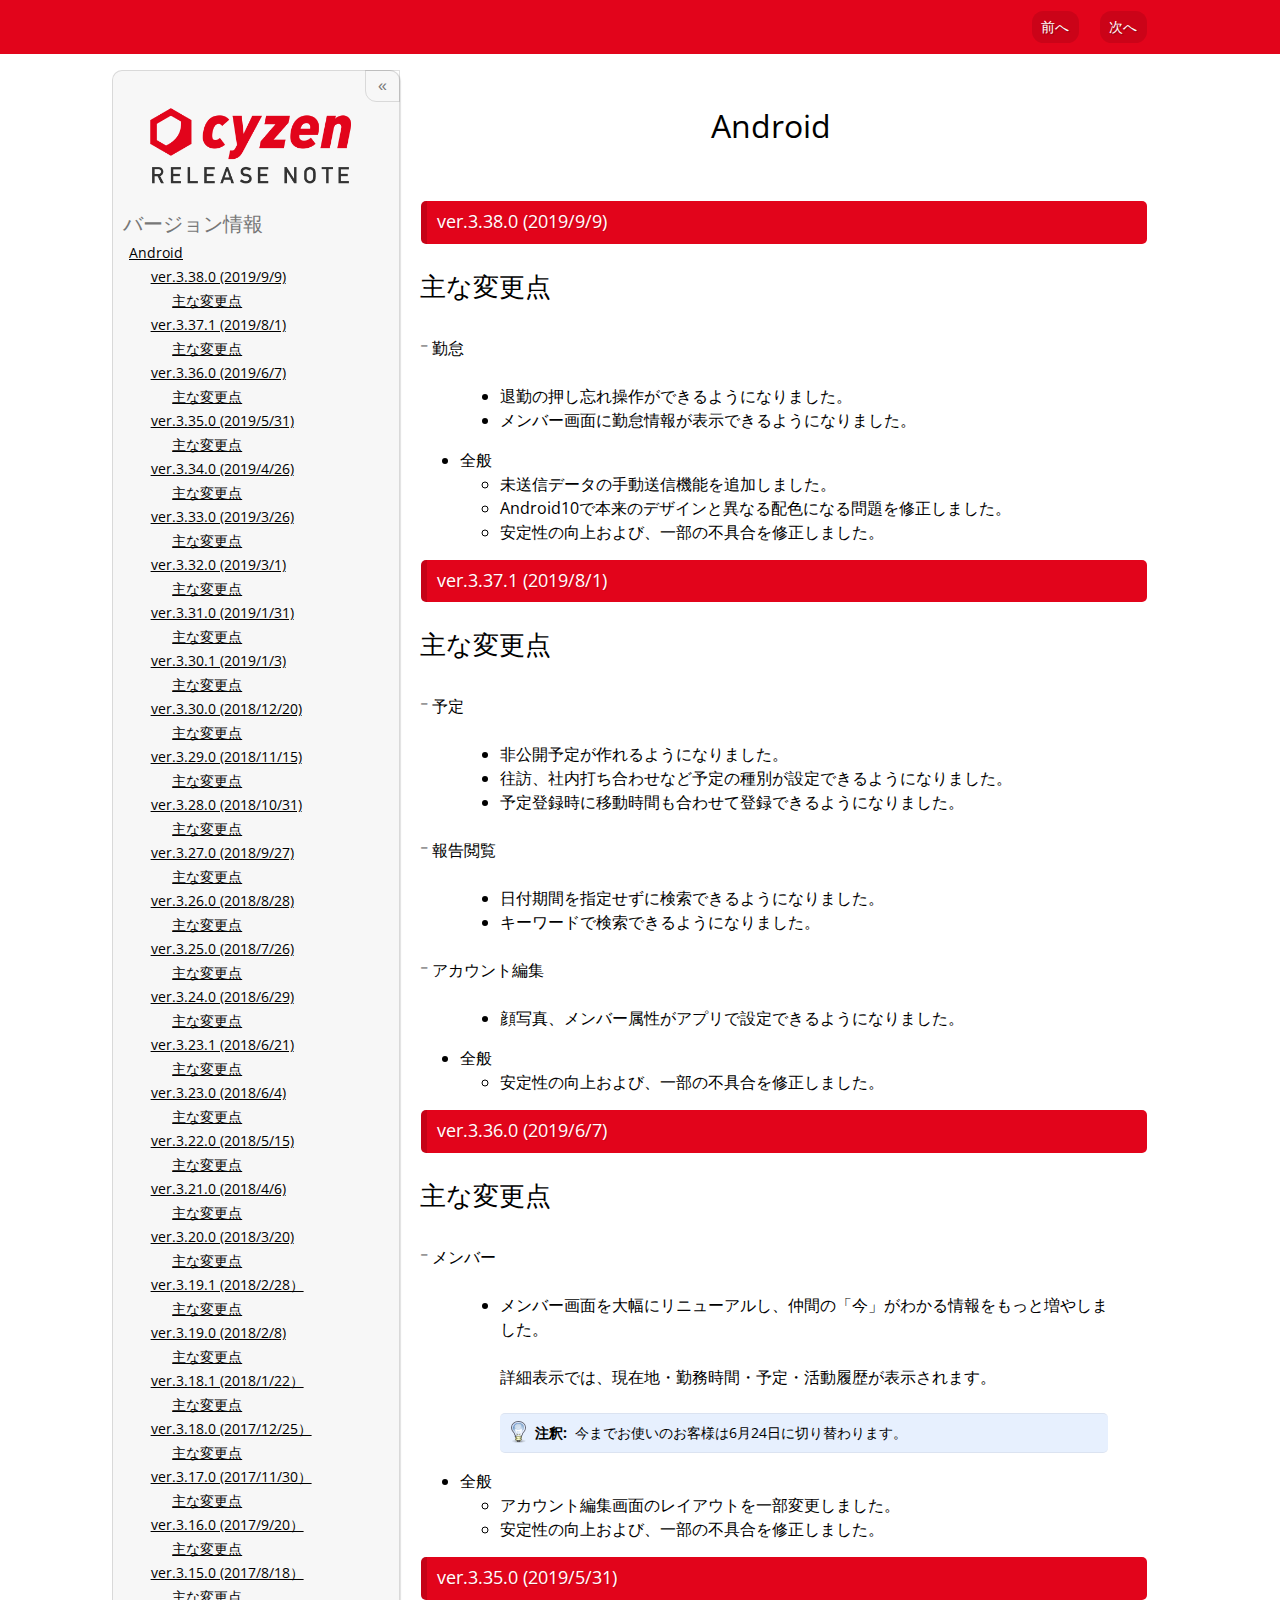
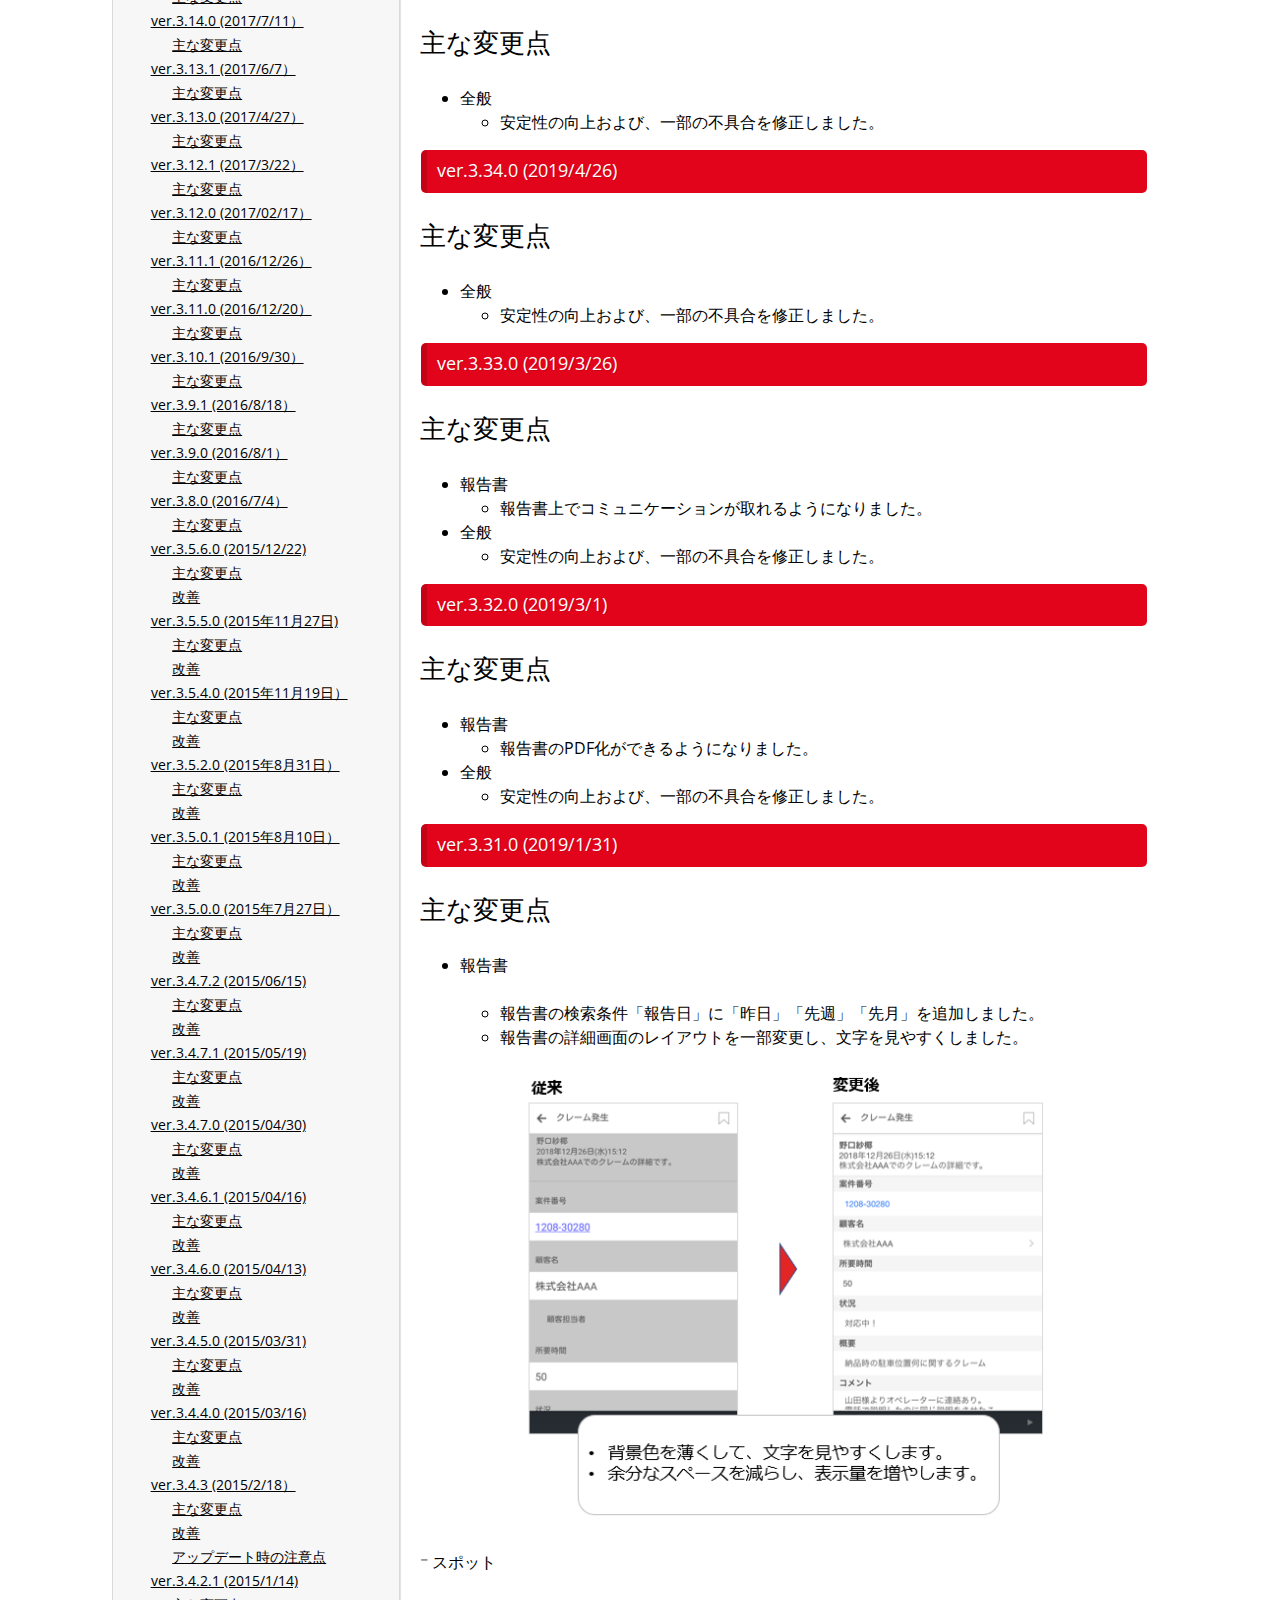
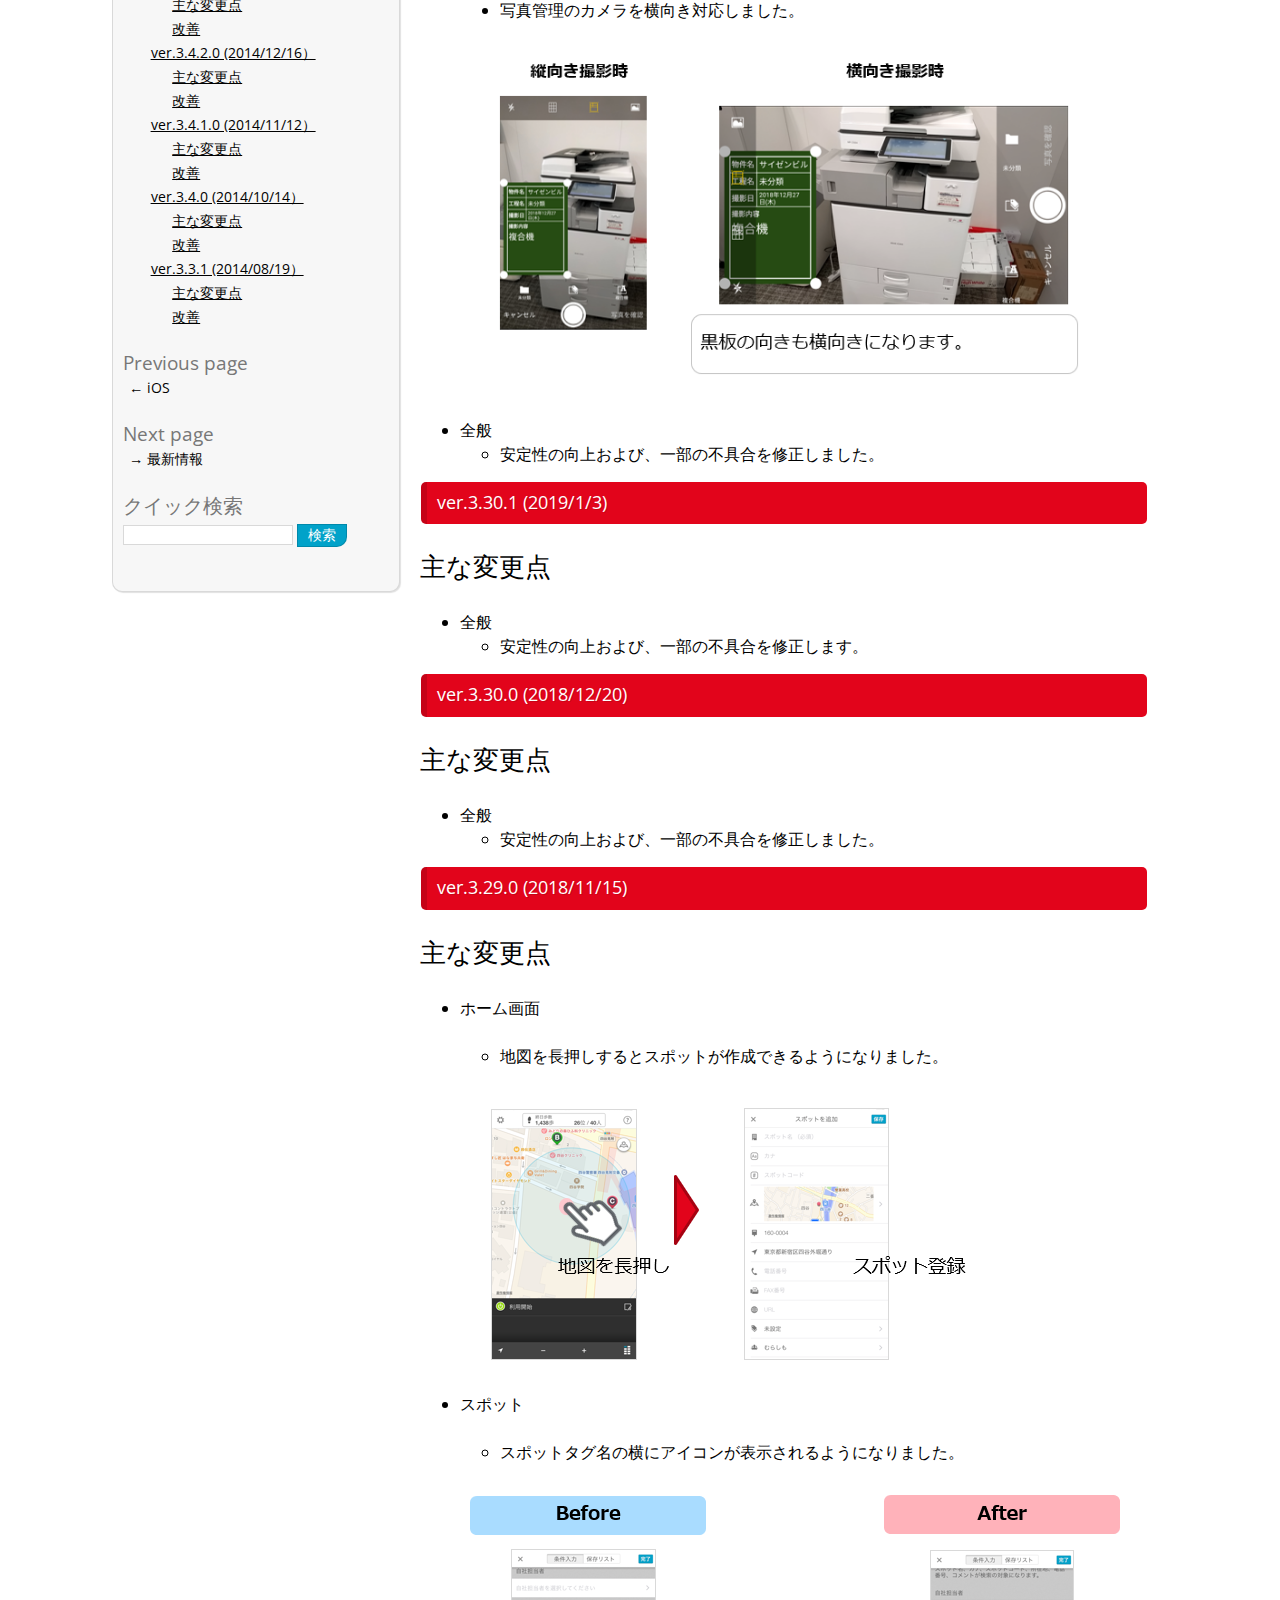
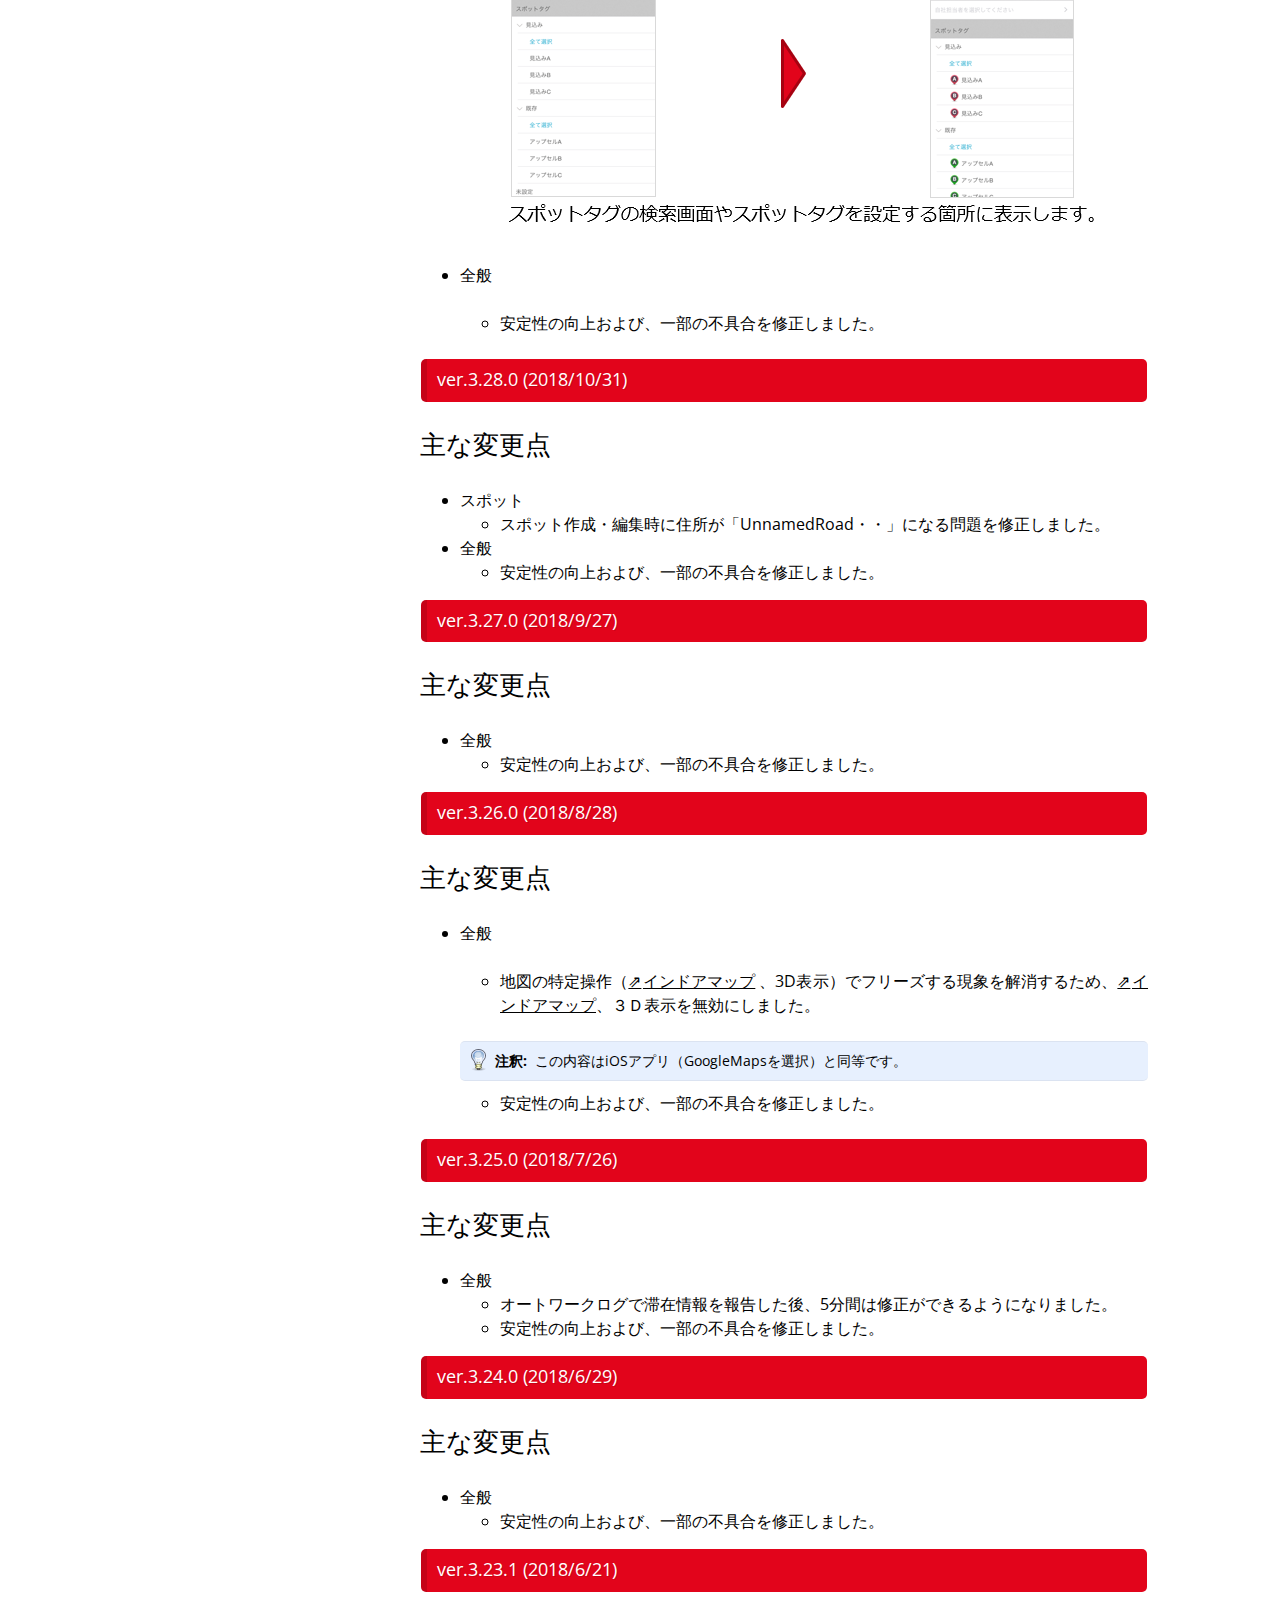
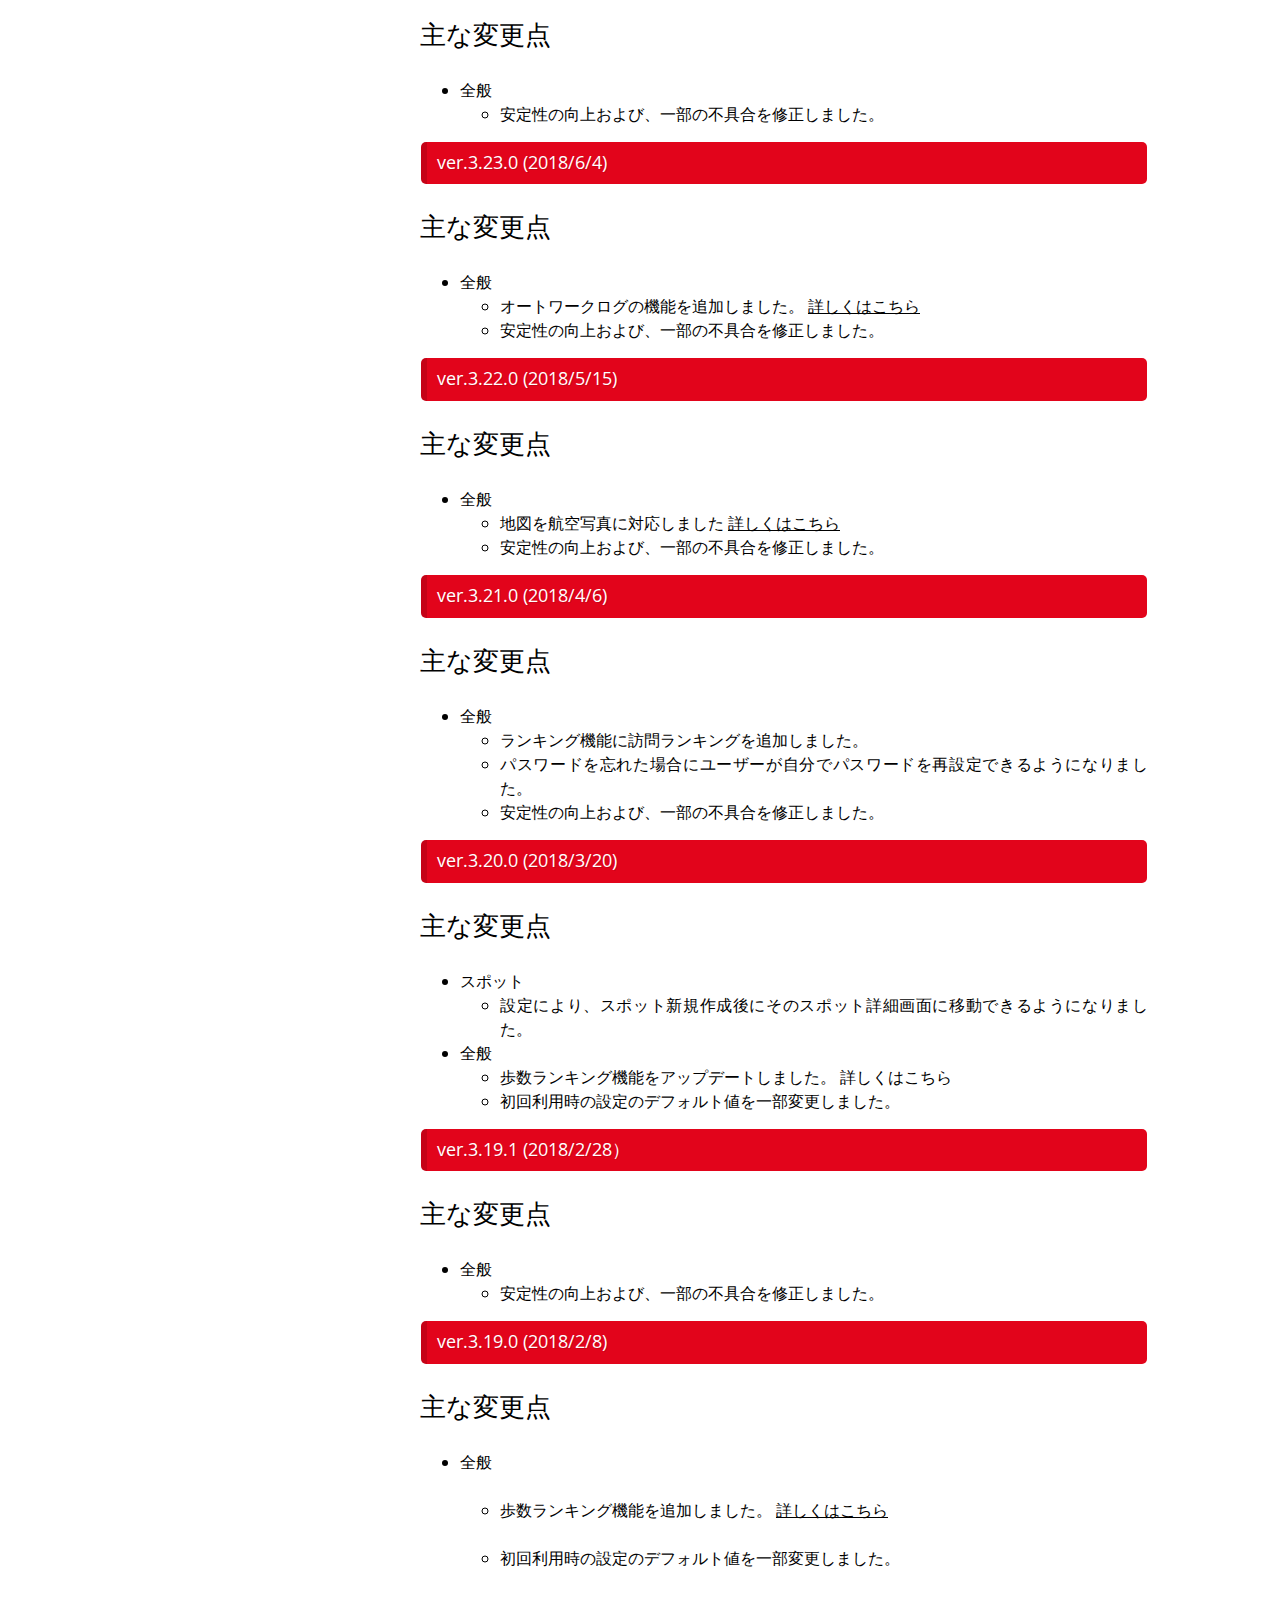
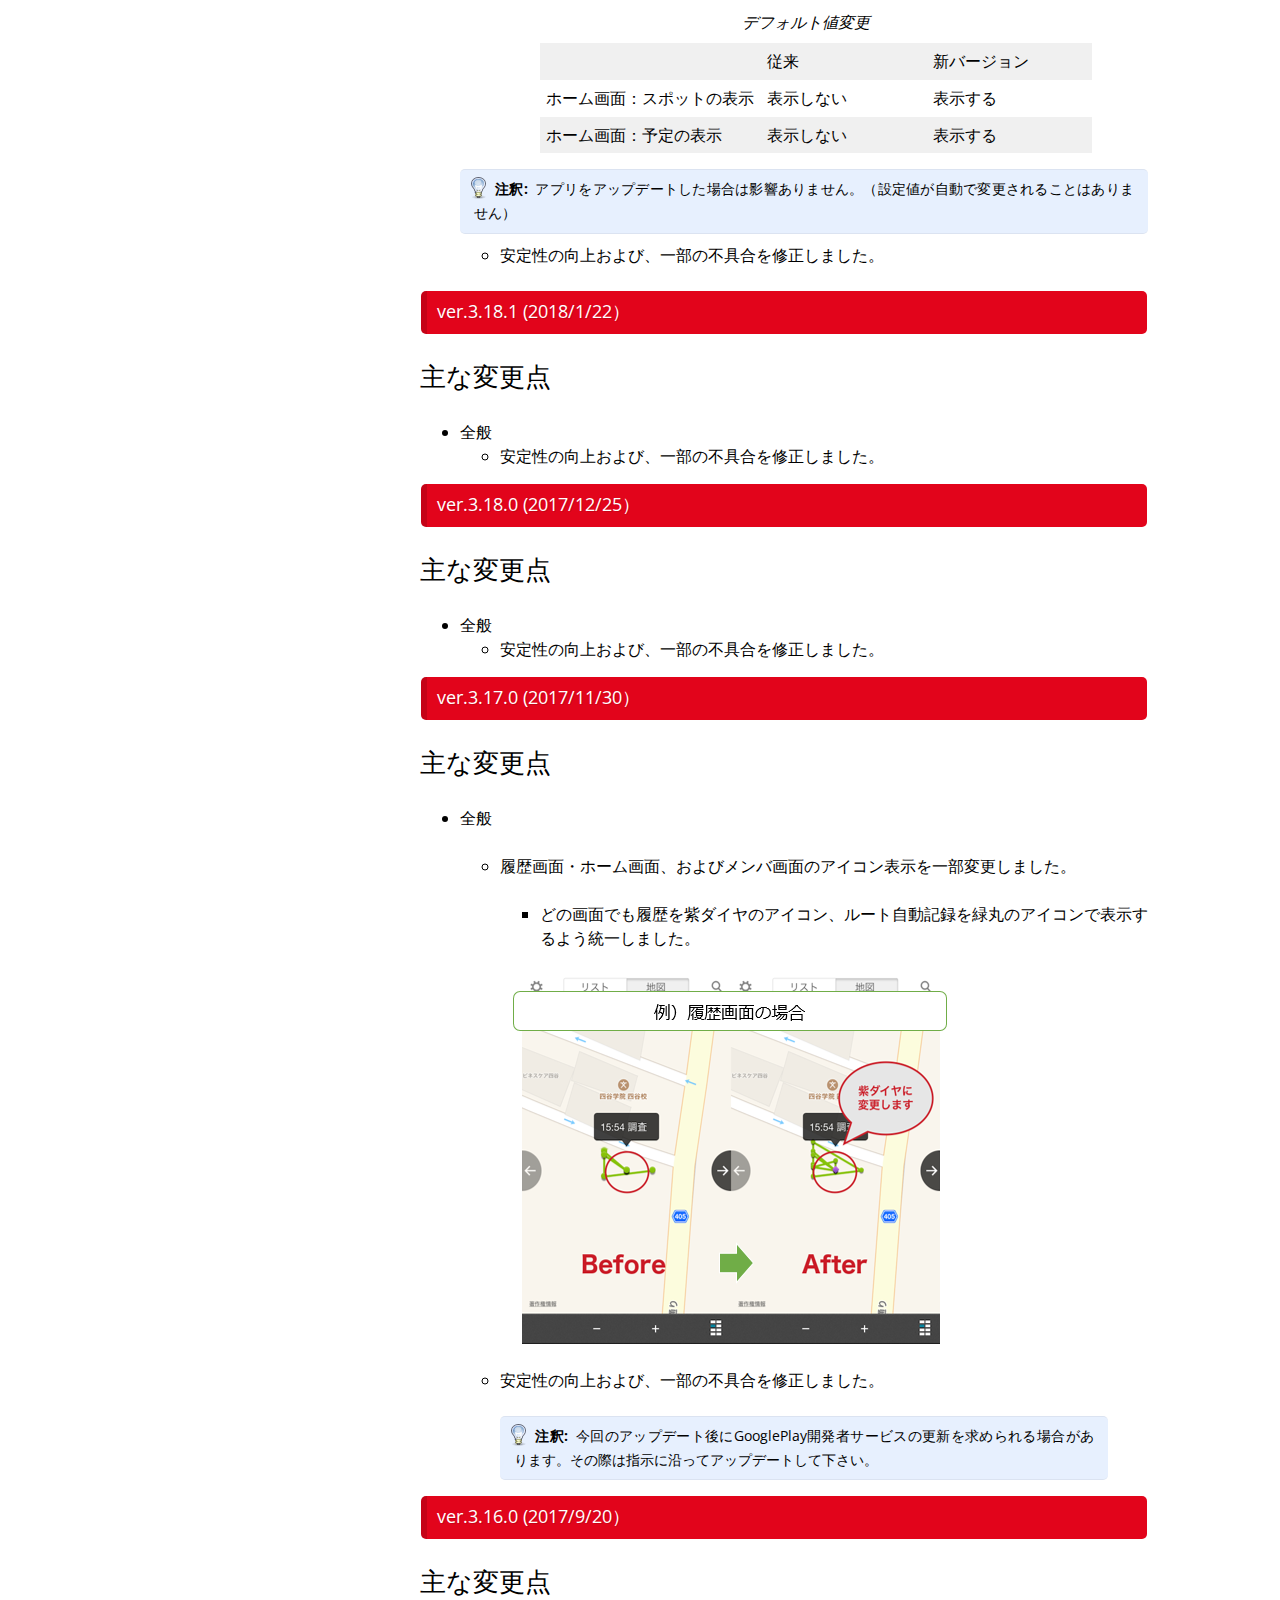
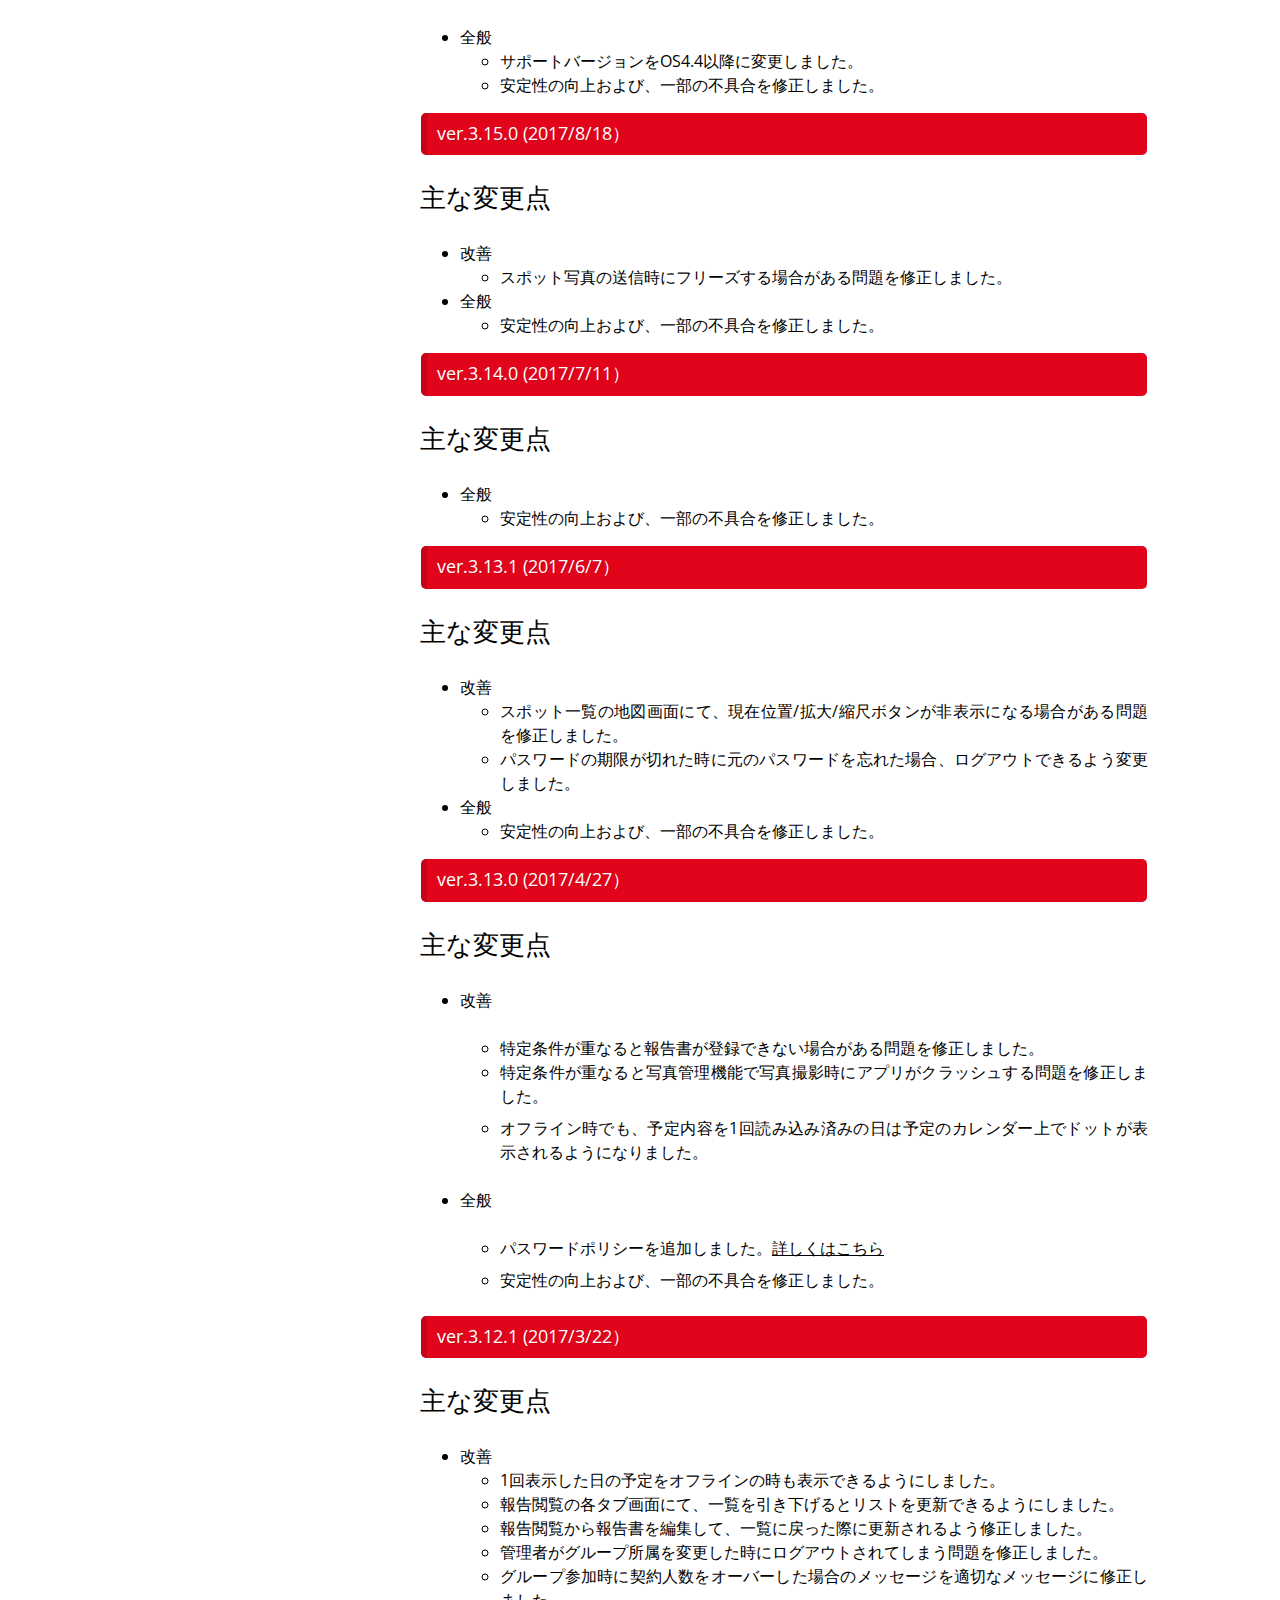
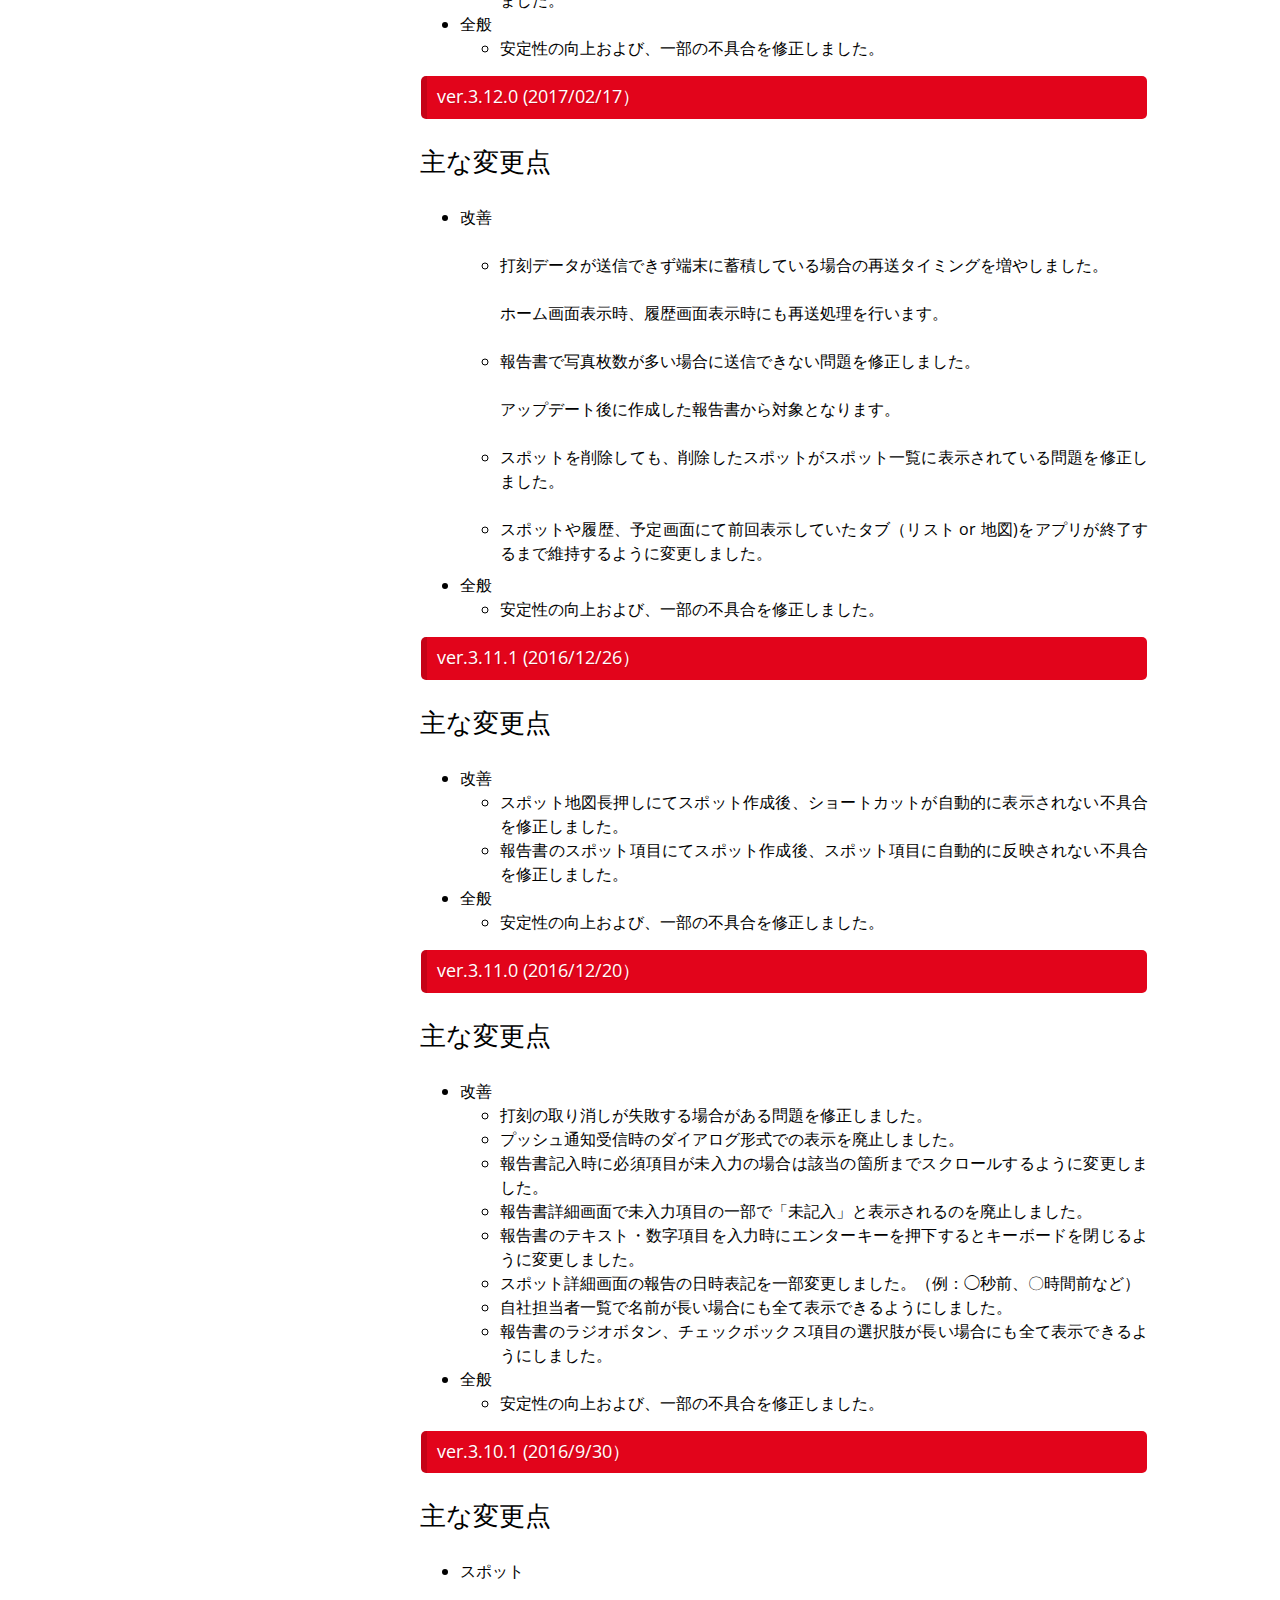
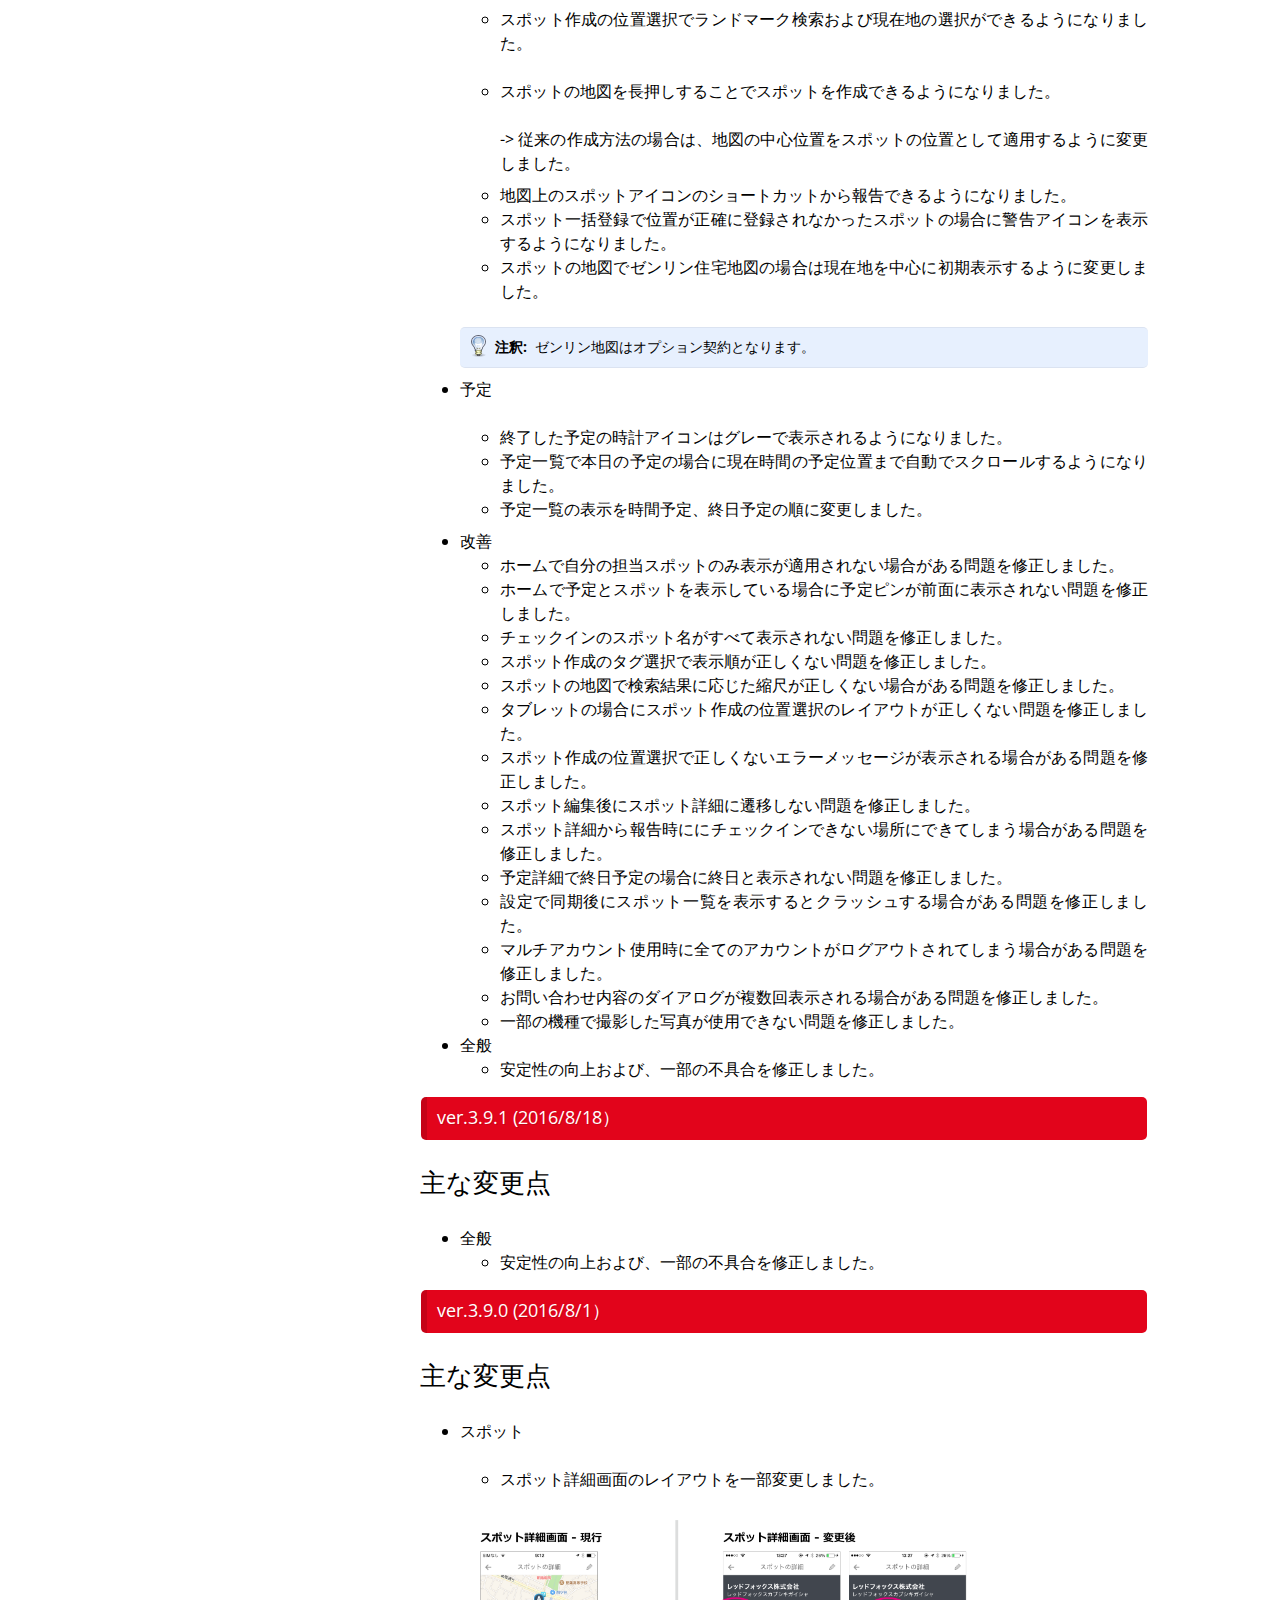
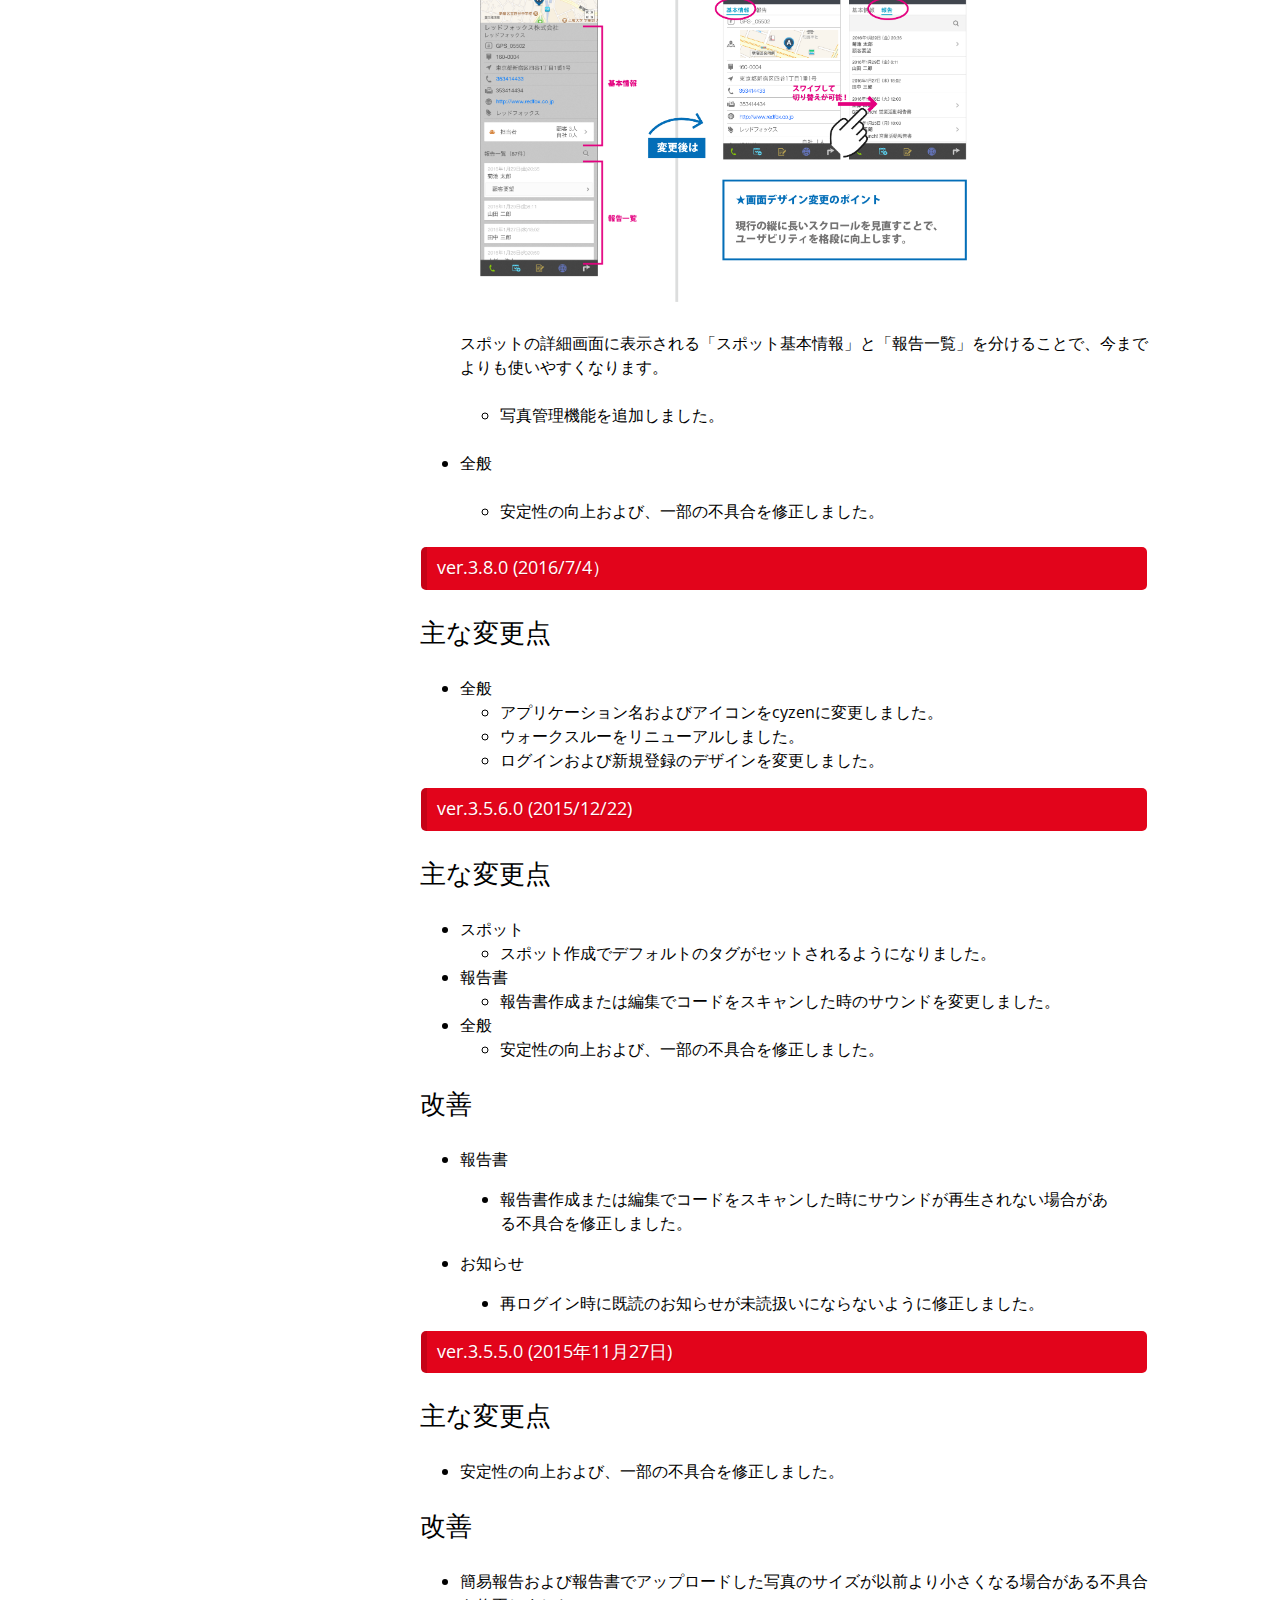
==== commit 817c7f10: "Fixed contents" ====
--- a/android.html
+++ b/android.html
@@ -72,10 +72,31 @@
             
 <div class="section" id="android">
 <h1>Android<a class="headerlink" href="#android" title="このヘッドラインへのパーマリンク">¶</a></h1>
+<div class="section" id="ver-3-38-0-2019-9-9">
+<span id="ver-3-38-0"></span><h2>ver.3.38.0 (2019/9/9)<a class="headerlink" href="#ver-3-38-0-2019-9-9" title="このヘッドラインへのパーマリンク">¶</a></h2>
+<div class="section" id="id1">
+<h3>主な変更点<a class="headerlink" href="#id1" title="このヘッドラインへのパーマリンク">¶</a></h3>
+<p>⁻ 勤怠</p>
+<blockquote>
+<div><ul class="simple">
+<li>退勤の押し忘れ操作ができるようになりました。</li>
+<li>メンバー画面に勤怠情報が表示できるようになりました。</li>
+</ul>
+</div></blockquote>
+<ul class="simple">
+<li>全般<ul>
+<li>未送信データの手動送信機能を追加しました。</li>
+<li>Android10で本来のデザインと異なる配色になる問題を修正しました。</li>
+<li>安定性の向上および、一部の不具合を修正しました。</li>
+</ul>
+</li>
+</ul>
+</div>
+</div>
 <div class="section" id="ver-3-37-1-2019-8-1">
 <span id="ver-3-37-1"></span><h2>ver.3.37.1 (2019/8/1)<a class="headerlink" href="#ver-3-37-1-2019-8-1" title="このヘッドラインへのパーマリンク">¶</a></h2>
-<div class="section" id="id1">
-<h3>主な変更点<a class="headerlink" href="#id1" title="このヘッドラインへのパーマリンク">¶</a></h3>
+<div class="section" id="id2">
+<h3>主な変更点<a class="headerlink" href="#id2" title="このヘッドラインへのパーマリンク">¶</a></h3>
 <p>⁻ 予定</p>
 <blockquote>
 <div><ul class="simple">
@@ -107,8 +128,8 @@
 </div>
 <div class="section" id="ver-3-36-0-2019-6-7">
 <span id="ver-3-36-0"></span><h2>ver.3.36.0 (2019/6/7)<a class="headerlink" href="#ver-3-36-0-2019-6-7" title="このヘッドラインへのパーマリンク">¶</a></h2>
-<div class="section" id="id2">
-<h3>主な変更点<a class="headerlink" href="#id2" title="このヘッドラインへのパーマリンク">¶</a></h3>
+<div class="section" id="id3">
+<h3>主な変更点<a class="headerlink" href="#id3" title="このヘッドラインへのパーマリンク">¶</a></h3>
 <p>⁻ メンバー</p>
 <blockquote>
 <div><ul>
@@ -132,8 +153,8 @@
 </div>
 <div class="section" id="ver-3-35-0-2019-5-31">
 <span id="ver-3-35-0"></span><h2>ver.3.35.0 (2019/5/31)<a class="headerlink" href="#ver-3-35-0-2019-5-31" title="このヘッドラインへのパーマリンク">¶</a></h2>
-<div class="section" id="id3">
-<h3>主な変更点<a class="headerlink" href="#id3" title="このヘッドラインへのパーマリンク">¶</a></h3>
+<div class="section" id="id4">
+<h3>主な変更点<a class="headerlink" href="#id4" title="このヘッドラインへのパーマリンク">¶</a></h3>
 <ul class="simple">
 <li>全般<ul>
 <li>安定性の向上および、一部の不具合を修正しました。</li>
@@ -144,8 +165,8 @@
 </div>
 <div class="section" id="ver-3-34-0-2019-4-26">
 <span id="ver-3-34-0"></span><h2>ver.3.34.0 (2019/4/26)<a class="headerlink" href="#ver-3-34-0-2019-4-26" title="このヘッドラインへのパーマリンク">¶</a></h2>
-<div class="section" id="id4">
-<h3>主な変更点<a class="headerlink" href="#id4" title="このヘッドラインへのパーマリンク">¶</a></h3>
+<div class="section" id="id5">
+<h3>主な変更点<a class="headerlink" href="#id5" title="このヘッドラインへのパーマリンク">¶</a></h3>
 <ul class="simple">
 <li>全般<ul>
 <li>安定性の向上および、一部の不具合を修正しました。</li>
@@ -156,8 +177,8 @@
 </div>
 <div class="section" id="ver-3-33-0-2019-3-26">
 <span id="ver-3-33-0"></span><h2>ver.3.33.0 (2019/3/26)<a class="headerlink" href="#ver-3-33-0-2019-3-26" title="このヘッドラインへのパーマリンク">¶</a></h2>
-<div class="section" id="id5">
-<h3>主な変更点<a class="headerlink" href="#id5" title="このヘッドラインへのパーマリンク">¶</a></h3>
+<div class="section" id="id6">
+<h3>主な変更点<a class="headerlink" href="#id6" title="このヘッドラインへのパーマリンク">¶</a></h3>
 <ul class="simple">
 <li>報告書<ul>
 <li>報告書上でコミュニケーションが取れるようになりました。</li>
@@ -172,8 +193,8 @@
 </div>
 <div class="section" id="ver-3-32-0-2019-3-1">
 <span id="ver-3-32-0"></span><h2>ver.3.32.0 (2019/3/1)<a class="headerlink" href="#ver-3-32-0-2019-3-1" title="このヘッドラインへのパーマリンク">¶</a></h2>
-<div class="section" id="id6">
-<h3>主な変更点<a class="headerlink" href="#id6" title="このヘッドラインへのパーマリンク">¶</a></h3>
+<div class="section" id="id7">
+<h3>主な変更点<a class="headerlink" href="#id7" title="このヘッドラインへのパーマリンク">¶</a></h3>
 <ul class="simple">
 <li>報告書<ul>
 <li>報告書のPDF化ができるようになりました。</li>
@@ -188,8 +209,8 @@
 </div>
 <div class="section" id="ver-3-31-0-2019-1-31">
 <span id="ver-3-31-0"></span><h2>ver.3.31.0 (2019/1/31)<a class="headerlink" href="#ver-3-31-0-2019-1-31" title="このヘッドラインへのパーマリンク">¶</a></h2>
-<div class="section" id="id7">
-<h3>主な変更点<a class="headerlink" href="#id7" title="このヘッドラインへのパーマリンク">¶</a></h3>
+<div class="section" id="id8">
+<h3>主な変更点<a class="headerlink" href="#id8" title="このヘッドラインへのパーマリンク">¶</a></h3>
 <ul>
 <li><p class="first">報告書</p>
 <ul class="simple">
@@ -218,8 +239,8 @@
 </div>
 <div class="section" id="ver-3-30-1-2019-1-3">
 <span id="ver-3-30-1"></span><h2>ver.3.30.1 (2019/1/3)<a class="headerlink" href="#ver-3-30-1-2019-1-3" title="このヘッドラインへのパーマリンク">¶</a></h2>
-<div class="section" id="id8">
-<h3>主な変更点<a class="headerlink" href="#id8" title="このヘッドラインへのパーマリンク">¶</a></h3>
+<div class="section" id="id9">
+<h3>主な変更点<a class="headerlink" href="#id9" title="このヘッドラインへのパーマリンク">¶</a></h3>
 <ul class="simple">
 <li>全般<ul>
 <li>安定性の向上および、一部の不具合を修正します。</li>
@@ -230,8 +251,8 @@
 </div>
 <div class="section" id="ver-3-30-0-2018-12-20">
 <span id="ver-3-30-0"></span><h2>ver.3.30.0 (2018/12/20)<a class="headerlink" href="#ver-3-30-0-2018-12-20" title="このヘッドラインへのパーマリンク">¶</a></h2>
-<div class="section" id="id9">
-<h3>主な変更点<a class="headerlink" href="#id9" title="このヘッドラインへのパーマリンク">¶</a></h3>
+<div class="section" id="id10">
+<h3>主な変更点<a class="headerlink" href="#id10" title="このヘッドラインへのパーマリンク">¶</a></h3>
 <ul class="simple">
 <li>全般<ul>
 <li>安定性の向上および、一部の不具合を修正しました。</li>
@@ -242,8 +263,8 @@
 </div>
 <div class="section" id="ver-3-29-0-2018-11-15">
 <span id="ver-3-29-0"></span><h2>ver.3.29.0 (2018/11/15)<a class="headerlink" href="#ver-3-29-0-2018-11-15" title="このヘッドラインへのパーマリンク">¶</a></h2>
-<div class="section" id="id10">
-<h3>主な変更点<a class="headerlink" href="#id10" title="このヘッドラインへのパーマリンク">¶</a></h3>
+<div class="section" id="id11">
+<h3>主な変更点<a class="headerlink" href="#id11" title="このヘッドラインへのパーマリンク">¶</a></h3>
 <ul>
 <li><p class="first">ホーム画面</p>
 <ul class="simple">
@@ -267,8 +288,8 @@
 </div>
 <div class="section" id="ver-3-28-0-2018-10-31">
 <span id="ver-3-28-0"></span><h2>ver.3.28.0 (2018/10/31)<a class="headerlink" href="#ver-3-28-0-2018-10-31" title="このヘッドラインへのパーマリンク">¶</a></h2>
-<div class="section" id="id11">
-<h3>主な変更点<a class="headerlink" href="#id11" title="このヘッドラインへのパーマリンク">¶</a></h3>
+<div class="section" id="id12">
+<h3>主な変更点<a class="headerlink" href="#id12" title="このヘッドラインへのパーマリンク">¶</a></h3>
 <ul class="simple">
 <li>スポット<ul>
 <li>スポット作成・編集時に住所が「UnnamedRoad・・」になる問題を修正しました。</li>
@@ -283,8 +304,8 @@
 </div>
 <div class="section" id="ver-3-27-0-2018-9-27">
 <span id="ver-3-27-0"></span><h2>ver.3.27.0 (2018/9/27)<a class="headerlink" href="#ver-3-27-0-2018-9-27" title="このヘッドラインへのパーマリンク">¶</a></h2>
-<div class="section" id="id12">
-<h3>主な変更点<a class="headerlink" href="#id12" title="このヘッドラインへのパーマリンク">¶</a></h3>
+<div class="section" id="id13">
+<h3>主な変更点<a class="headerlink" href="#id13" title="このヘッドラインへのパーマリンク">¶</a></h3>
 <ul class="simple">
 <li>全般<ul>
 <li>安定性の向上および、一部の不具合を修正しました。</li>
@@ -295,8 +316,8 @@
 </div>
 <div class="section" id="ver-3-26-0-2018-8-28">
 <span id="ver-3-26-0"></span><h2>ver.3.26.0 (2018/8/28)<a class="headerlink" href="#ver-3-26-0-2018-8-28" title="このヘッドラインへのパーマリンク">¶</a></h2>
-<div class="section" id="id13">
-<h3>主な変更点<a class="headerlink" href="#id13" title="このヘッドラインへのパーマリンク">¶</a></h3>
+<div class="section" id="id14">
+<h3>主な変更点<a class="headerlink" href="#id14" title="このヘッドラインへのパーマリンク">¶</a></h3>
 <ul>
 <li><p class="first">全般</p>
 <ul class="simple">
@@ -315,8 +336,8 @@
 </div>
 <div class="section" id="ver-3-25-0-2018-7-26">
 <span id="ver-3-25-0"></span><h2>ver.3.25.0 (2018/7/26)<a class="headerlink" href="#ver-3-25-0-2018-7-26" title="このヘッドラインへのパーマリンク">¶</a></h2>
-<div class="section" id="id16">
-<h3>主な変更点<a class="headerlink" href="#id16" title="このヘッドラインへのパーマリンク">¶</a></h3>
+<div class="section" id="id17">
+<h3>主な変更点<a class="headerlink" href="#id17" title="このヘッドラインへのパーマリンク">¶</a></h3>
 <ul class="simple">
 <li>全般<ul>
 <li>オートワークログで滞在情報を報告した後、5分間は修正ができるようになりました。</li>
@@ -328,8 +349,8 @@
 </div>
 <div class="section" id="ver-3-24-0-2018-6-29">
 <span id="ver-3-24-0"></span><h2>ver.3.24.0 (2018/6/29)<a class="headerlink" href="#ver-3-24-0-2018-6-29" title="このヘッドラインへのパーマリンク">¶</a></h2>
-<div class="section" id="id17">
-<h3>主な変更点<a class="headerlink" href="#id17" title="このヘッドラインへのパーマリンク">¶</a></h3>
+<div class="section" id="id18">
+<h3>主な変更点<a class="headerlink" href="#id18" title="このヘッドラインへのパーマリンク">¶</a></h3>
 <ul class="simple">
 <li>全般<ul>
 <li>安定性の向上および、一部の不具合を修正しました。</li>
@@ -340,8 +361,8 @@
 </div>
 <div class="section" id="ver-3-23-1-2018-6-21">
 <span id="ver-3-23-1"></span><h2>ver.3.23.1 (2018/6/21)<a class="headerlink" href="#ver-3-23-1-2018-6-21" title="このヘッドラインへのパーマリンク">¶</a></h2>
-<div class="section" id="id18">
-<h3>主な変更点<a class="headerlink" href="#id18" title="このヘッドラインへのパーマリンク">¶</a></h3>
+<div class="section" id="id19">
+<h3>主な変更点<a class="headerlink" href="#id19" title="このヘッドラインへのパーマリンク">¶</a></h3>
 <ul class="simple">
 <li>全般<ul>
 <li>安定性の向上および、一部の不具合を修正しました。</li>
@@ -352,8 +373,8 @@
 </div>
 <div class="section" id="ver-3-23-0-2018-6-4">
 <span id="ver-3-23-0"></span><h2>ver.3.23.0 (2018/6/4)<a class="headerlink" href="#ver-3-23-0-2018-6-4" title="このヘッドラインへのパーマリンク">¶</a></h2>
-<div class="section" id="id19">
-<h3>主な変更点<a class="headerlink" href="#id19" title="このヘッドラインへのパーマリンク">¶</a></h3>
+<div class="section" id="id20">
+<h3>主な変更点<a class="headerlink" href="#id20" title="このヘッドラインへのパーマリンク">¶</a></h3>
 <ul class="simple">
 <li>全般<ul>
 <li>オートワークログの機能を追加しました。 <a class="reference internal" href="newFeature.html#autowork-log"><span class="std std-ref">詳しくはこちら</span></a></li>
@@ -365,8 +386,8 @@
 </div>
 <div class="section" id="ver-3-22-0-2018-5-15">
 <span id="ver-3-22-0"></span><h2>ver.3.22.0 (2018/5/15)<a class="headerlink" href="#ver-3-22-0-2018-5-15" title="このヘッドラインへのパーマリンク">¶</a></h2>
-<div class="section" id="id20">
-<h3>主な変更点<a class="headerlink" href="#id20" title="このヘッドラインへのパーマリンク">¶</a></h3>
+<div class="section" id="id21">
+<h3>主な変更点<a class="headerlink" href="#id21" title="このヘッドラインへのパーマリンク">¶</a></h3>
 <ul class="simple">
 <li>全般<ul>
 <li>地図を航空写真に対応しました  <a class="reference internal" href="newFeature.html#mapchanges201805"><span class="std std-ref">詳しくはこちら</span></a></li>
@@ -378,8 +399,8 @@
 </div>
 <div class="section" id="ver-3-21-0-2018-4-6">
 <span id="ver-3-21-0"></span><h2>ver.3.21.0 (2018/4/6)<a class="headerlink" href="#ver-3-21-0-2018-4-6" title="このヘッドラインへのパーマリンク">¶</a></h2>
-<div class="section" id="id21">
-<h3>主な変更点<a class="headerlink" href="#id21" title="このヘッドラインへのパーマリンク">¶</a></h3>
+<div class="section" id="id22">
+<h3>主な変更点<a class="headerlink" href="#id22" title="このヘッドラインへのパーマリンク">¶</a></h3>
 <ul class="simple">
 <li>全般<ul>
 <li>ランキング機能に訪問ランキングを追加しました。</li>
@@ -392,8 +413,8 @@
 </div>
 <div class="section" id="ver-3-20-0-2018-3-20">
 <span id="ver-3-20-0"></span><h2>ver.3.20.0 (2018/3/20)<a class="headerlink" href="#ver-3-20-0-2018-3-20" title="このヘッドラインへのパーマリンク">¶</a></h2>
-<div class="section" id="id22">
-<h3>主な変更点<a class="headerlink" href="#id22" title="このヘッドラインへのパーマリンク">¶</a></h3>
+<div class="section" id="id23">
+<h3>主な変更点<a class="headerlink" href="#id23" title="このヘッドラインへのパーマリンク">¶</a></h3>
 <ul class="simple">
 <li>スポット<ul>
 <li>設定により、スポット新規作成後にそのスポット詳細画面に移動できるようになりました。</li>
@@ -409,8 +430,8 @@
 </div>
 <div class="section" id="ver-3-19-1-2018-2-28">
 <span id="ver-3-19-1"></span><h2>ver.3.19.1 (2018/2/28）<a class="headerlink" href="#ver-3-19-1-2018-2-28" title="このヘッドラインへのパーマリンク">¶</a></h2>
-<div class="section" id="id23">
-<h3>主な変更点<a class="headerlink" href="#id23" title="このヘッドラインへのパーマリンク">¶</a></h3>
+<div class="section" id="id24">
+<h3>主な変更点<a class="headerlink" href="#id24" title="このヘッドラインへのパーマリンク">¶</a></h3>
 <ul class="simple">
 <li>全般<ul>
 <li>安定性の向上および、一部の不具合を修正しました。</li>
@@ -421,8 +442,8 @@
 </div>
 <div class="section" id="ver-3-19-0-2018-2-8">
 <span id="ver-3-19-0"></span><h2>ver.3.19.0 (2018/2/8)<a class="headerlink" href="#ver-3-19-0-2018-2-8" title="このヘッドラインへのパーマリンク">¶</a></h2>
-<div class="section" id="id24">
-<h3>主な変更点<a class="headerlink" href="#id24" title="このヘッドラインへのパーマリンク">¶</a></h3>
+<div class="section" id="id25">
+<h3>主な変更点<a class="headerlink" href="#id25" title="このヘッドラインへのパーマリンク">¶</a></h3>
 <ul>
 <li><p class="first">全般</p>
 <ul>
@@ -430,8 +451,8 @@
 </li>
 <li><p class="first">初回利用時の設定のデフォルト値を一部変更しました。</p>
 <blockquote>
-<div><table border="1" class="colwidths-given center-align docutils" id="id80">
-<caption><span class="caption-text">デフォルト値変更</span><a class="headerlink" href="#id80" title="このテーブルへのパーマリンク">¶</a></caption>
+<div><table border="1" class="colwidths-given center-align docutils" id="id81">
+<caption><span class="caption-text">デフォルト値変更</span><a class="headerlink" href="#id81" title="このテーブルへのパーマリンク">¶</a></caption>
 <colgroup>
 <col width="40%" />
 <col width="30%" />
@@ -468,8 +489,8 @@
 </div>
 <div class="section" id="ver-3-18-1-2018-1-22">
 <span id="ver-3-18-1"></span><h2>ver.3.18.1 (2018/1/22）<a class="headerlink" href="#ver-3-18-1-2018-1-22" title="このヘッドラインへのパーマリンク">¶</a></h2>
-<div class="section" id="id25">
-<h3>主な変更点<a class="headerlink" href="#id25" title="このヘッドラインへのパーマリンク">¶</a></h3>
+<div class="section" id="id26">
+<h3>主な変更点<a class="headerlink" href="#id26" title="このヘッドラインへのパーマリンク">¶</a></h3>
 <ul class="simple">
 <li>全般<ul>
 <li>安定性の向上および、一部の不具合を修正しました。</li>
@@ -480,8 +501,8 @@
 </div>
 <div class="section" id="ver-3-18-0-2017-12-25">
 <span id="ver-3-18-0"></span><h2>ver.3.18.0 (2017/12/25）<a class="headerlink" href="#ver-3-18-0-2017-12-25" title="このヘッドラインへのパーマリンク">¶</a></h2>
-<div class="section" id="id26">
-<h3>主な変更点<a class="headerlink" href="#id26" title="このヘッドラインへのパーマリンク">¶</a></h3>
+<div class="section" id="id27">
+<h3>主な変更点<a class="headerlink" href="#id27" title="このヘッドラインへのパーマリンク">¶</a></h3>
 <ul class="simple">
 <li>全般<ul>
 <li>安定性の向上および、一部の不具合を修正しました。</li>
@@ -492,8 +513,8 @@
 </div>
 <div class="section" id="ver-3-17-0-2017-11-30">
 <span id="ver-3-17-0"></span><h2>ver.3.17.0 (2017/11/30）<a class="headerlink" href="#ver-3-17-0-2017-11-30" title="このヘッドラインへのパーマリンク">¶</a></h2>
-<div class="section" id="id27">
-<h3>主な変更点<a class="headerlink" href="#id27" title="このヘッドラインへのパーマリンク">¶</a></h3>
+<div class="section" id="id28">
+<h3>主な変更点<a class="headerlink" href="#id28" title="このヘッドラインへのパーマリンク">¶</a></h3>
 <ul>
 <li><p class="first">全般</p>
 <ul>
@@ -518,8 +539,8 @@
 </div>
 <div class="section" id="ver-3-16-0-2017-9-20">
 <span id="ver-3-16-0"></span><h2>ver.3.16.0 (2017/9/20）<a class="headerlink" href="#ver-3-16-0-2017-9-20" title="このヘッドラインへのパーマリンク">¶</a></h2>
-<div class="section" id="id28">
-<h3>主な変更点<a class="headerlink" href="#id28" title="このヘッドラインへのパーマリンク">¶</a></h3>
+<div class="section" id="id29">
+<h3>主な変更点<a class="headerlink" href="#id29" title="このヘッドラインへのパーマリンク">¶</a></h3>
 <ul class="simple">
 <li>全般<ul>
 <li>サポートバージョンをOS4.4以降に変更しました。</li>
@@ -531,8 +552,8 @@
 </div>
 <div class="section" id="ver-3-15-0-2017-8-18">
 <span id="ver-3-15-0"></span><h2>ver.3.15.0 (2017/8/18）<a class="headerlink" href="#ver-3-15-0-2017-8-18" title="このヘッドラインへのパーマリンク">¶</a></h2>
-<div class="section" id="id29">
-<h3>主な変更点<a class="headerlink" href="#id29" title="このヘッドラインへのパーマリンク">¶</a></h3>
+<div class="section" id="id30">
+<h3>主な変更点<a class="headerlink" href="#id30" title="このヘッドラインへのパーマリンク">¶</a></h3>
 <ul class="simple">
 <li>改善<ul>
 <li>スポット写真の送信時にフリーズする場合がある問題を修正しました。</li>
@@ -547,8 +568,8 @@
 </div>
 <div class="section" id="ver-3-14-0-2017-7-11">
 <span id="ver-3-14-0"></span><h2>ver.3.14.0 (2017/7/11）<a class="headerlink" href="#ver-3-14-0-2017-7-11" title="このヘッドラインへのパーマリンク">¶</a></h2>
-<div class="section" id="id30">
-<h3>主な変更点<a class="headerlink" href="#id30" title="このヘッドラインへのパーマリンク">¶</a></h3>
+<div class="section" id="id31">
+<h3>主な変更点<a class="headerlink" href="#id31" title="このヘッドラインへのパーマリンク">¶</a></h3>
 <ul class="simple">
 <li>全般<ul>
 <li>安定性の向上および、一部の不具合を修正しました。</li>
@@ -559,8 +580,8 @@
 </div>
 <div class="section" id="ver-3-13-1-2017-6-7">
 <span id="ver-3-13-1"></span><h2>ver.3.13.1 (2017/6/7）<a class="headerlink" href="#ver-3-13-1-2017-6-7" title="このヘッドラインへのパーマリンク">¶</a></h2>
-<div class="section" id="id31">
-<h3>主な変更点<a class="headerlink" href="#id31" title="このヘッドラインへのパーマリンク">¶</a></h3>
+<div class="section" id="id32">
+<h3>主な変更点<a class="headerlink" href="#id32" title="このヘッドラインへのパーマリンク">¶</a></h3>
 <ul class="simple">
 <li>改善<ul>
 <li>スポット一覧の地図画面にて、現在位置/拡大/縮尺ボタンが非表示になる場合がある問題を修正しました。</li>
@@ -576,8 +597,8 @@
 </div>
 <div class="section" id="ver-3-13-0-2017-4-27">
 <span id="ver-3-13-0"></span><h2>ver.3.13.0 (2017/4/27）<a class="headerlink" href="#ver-3-13-0-2017-4-27" title="このヘッドラインへのパーマリンク">¶</a></h2>
-<div class="section" id="id32">
-<h3>主な変更点<a class="headerlink" href="#id32" title="このヘッドラインへのパーマリンク">¶</a></h3>
+<div class="section" id="id33">
+<h3>主な変更点<a class="headerlink" href="#id33" title="このヘッドラインへのパーマリンク">¶</a></h3>
 <ul>
 <li><p class="first">改善</p>
 <ul class="simple">
@@ -601,8 +622,8 @@
 </div>
 <div class="section" id="ver-3-12-1-2017-3-22">
 <span id="ver-3-12-1"></span><h2>ver.3.12.1 (2017/3/22）<a class="headerlink" href="#ver-3-12-1-2017-3-22" title="このヘッドラインへのパーマリンク">¶</a></h2>
-<div class="section" id="id33">
-<h3>主な変更点<a class="headerlink" href="#id33" title="このヘッドラインへのパーマリンク">¶</a></h3>
+<div class="section" id="id34">
+<h3>主な変更点<a class="headerlink" href="#id34" title="このヘッドラインへのパーマリンク">¶</a></h3>
 <ul class="simple">
 <li>改善<ul>
 <li>1回表示した日の予定をオフラインの時も表示できるようにしました。</li>
@@ -621,8 +642,8 @@
 </div>
 <div class="section" id="ver-3-12-0-2017-02-17">
 <span id="ver-3-12-0"></span><h2>ver.3.12.0 (2017/02/17）<a class="headerlink" href="#ver-3-12-0-2017-02-17" title="このヘッドラインへのパーマリンク">¶</a></h2>
-<div class="section" id="id34">
-<h3>主な変更点<a class="headerlink" href="#id34" title="このヘッドラインへのパーマリンク">¶</a></h3>
+<div class="section" id="id35">
+<h3>主な変更点<a class="headerlink" href="#id35" title="このヘッドラインへのパーマリンク">¶</a></h3>
 <ul>
 <li><p class="first">改善</p>
 <ul>
@@ -649,8 +670,8 @@
 </div>
 <div class="section" id="ver-3-11-1-2016-12-26">
 <span id="ver-3-11-1"></span><h2>ver.3.11.1 (2016/12/26）<a class="headerlink" href="#ver-3-11-1-2016-12-26" title="このヘッドラインへのパーマリンク">¶</a></h2>
-<div class="section" id="id35">
-<h3>主な変更点<a class="headerlink" href="#id35" title="このヘッドラインへのパーマリンク">¶</a></h3>
+<div class="section" id="id36">
+<h3>主な変更点<a class="headerlink" href="#id36" title="このヘッドラインへのパーマリンク">¶</a></h3>
 <ul class="simple">
 <li>改善<ul>
 <li>スポット地図長押しにてスポット作成後、ショートカットが自動的に表示されない不具合を修正しました。</li>
@@ -668,8 +689,8 @@
 </div>
 <div class="section" id="ver-3-11-0-2016-12-20">
 <span id="ver-3-11-0"></span><h2>ver.3.11.0 (2016/12/20）<a class="headerlink" href="#ver-3-11-0-2016-12-20" title="このヘッドラインへのパーマリンク">¶</a></h2>
-<div class="section" id="id36">
-<h3>主な変更点<a class="headerlink" href="#id36" title="このヘッドラインへのパーマリンク">¶</a></h3>
+<div class="section" id="id37">
+<h3>主な変更点<a class="headerlink" href="#id37" title="このヘッドラインへのパーマリンク">¶</a></h3>
 <ul class="simple">
 <li>改善<ul>
 <li>打刻の取り消しが失敗する場合がある問題を修正しました。</li>
@@ -693,8 +714,8 @@
 </div>
 <div class="section" id="ver-3-10-1-2016-9-30">
 <span id="ver-3-10-1"></span><h2>ver.3.10.1 (2016/9/30）<a class="headerlink" href="#ver-3-10-1-2016-9-30" title="このヘッドラインへのパーマリンク">¶</a></h2>
-<div class="section" id="id37">
-<h3>主な変更点<a class="headerlink" href="#id37" title="このヘッドラインへのパーマリンク">¶</a></h3>
+<div class="section" id="id38">
+<h3>主な変更点<a class="headerlink" href="#id38" title="このヘッドラインへのパーマリンク">¶</a></h3>
 <ul>
 <li><p class="first">スポット</p>
 <ul>
@@ -751,8 +772,8 @@
 </div>
 <div class="section" id="ver-3-9-1-2016-8-18">
 <span id="ver-3-9-1"></span><h2>ver.3.9.1 (2016/8/18）<a class="headerlink" href="#ver-3-9-1-2016-8-18" title="このヘッドラインへのパーマリンク">¶</a></h2>
-<div class="section" id="id38">
-<h3>主な変更点<a class="headerlink" href="#id38" title="このヘッドラインへのパーマリンク">¶</a></h3>
+<div class="section" id="id39">
+<h3>主な変更点<a class="headerlink" href="#id39" title="このヘッドラインへのパーマリンク">¶</a></h3>
 <ul class="simple">
 <li>全般<ul>
 <li>安定性の向上および、一部の不具合を修正しました。</li>
@@ -763,8 +784,8 @@
 </div>
 <div class="section" id="ver-3-9-0-2016-8-1">
 <span id="ver-3-9-0"></span><h2>ver.3.9.0 (2016/8/1）<a class="headerlink" href="#ver-3-9-0-2016-8-1" title="このヘッドラインへのパーマリンク">¶</a></h2>
-<div class="section" id="id39">
-<h3>主な変更点<a class="headerlink" href="#id39" title="このヘッドラインへのパーマリンク">¶</a></h3>
+<div class="section" id="id40">
+<h3>主な変更点<a class="headerlink" href="#id40" title="このヘッドラインへのパーマリンク">¶</a></h3>
 <ul>
 <li><p class="first">スポット</p>
 <ul class="simple">
@@ -786,8 +807,8 @@
 </div>
 <div class="section" id="ver-3-8-0-2016-7-4">
 <span id="ver-3-8-0"></span><h2>ver.3.8.0 (2016/7/4）<a class="headerlink" href="#ver-3-8-0-2016-7-4" title="このヘッドラインへのパーマリンク">¶</a></h2>
-<div class="section" id="id40">
-<h3>主な変更点<a class="headerlink" href="#id40" title="このヘッドラインへのパーマリンク">¶</a></h3>
+<div class="section" id="id41">
+<h3>主な変更点<a class="headerlink" href="#id41" title="このヘッドラインへのパーマリンク">¶</a></h3>
 <ul class="simple">
 <li>全般<ul>
 <li>アプリケーション名およびアイコンをcyzenに変更しました。</li>
@@ -800,8 +821,8 @@
 </div>
 <div class="section" id="ver-3-5-6-0-2015-12-22">
 <h2>ver.3.5.6.0 (2015/12/22)<a class="headerlink" href="#ver-3-5-6-0-2015-12-22" title="このヘッドラインへのパーマリンク">¶</a></h2>
-<div class="section" id="id41">
-<h3>主な変更点<a class="headerlink" href="#id41" title="このヘッドラインへのパーマリンク">¶</a></h3>
+<div class="section" id="id42">
+<h3>主な変更点<a class="headerlink" href="#id42" title="このヘッドラインへのパーマリンク">¶</a></h3>
 <ul class="simple">
 <li>スポット<ul>
 <li>スポット作成でデフォルトのタグがセットされるようになりました。</li>
@@ -819,8 +840,8 @@
 </li>
 </ul>
 </div>
-<div class="section" id="id42">
-<h3>改善<a class="headerlink" href="#id42" title="このヘッドラインへのパーマリンク">¶</a></h3>
+<div class="section" id="id43">
+<h3>改善<a class="headerlink" href="#id43" title="このヘッドラインへのパーマリンク">¶</a></h3>
 <ul class="simple">
 <li>報告書</li>
 </ul>
@@ -841,14 +862,14 @@
 </div>
 <div class="section" id="ver-3-5-5-0-20151127">
 <h2>ver.3.5.5.0 (2015年11月27日)<a class="headerlink" href="#ver-3-5-5-0-20151127" title="このヘッドラインへのパーマリンク">¶</a></h2>
-<div class="section" id="id43">
-<h3>主な変更点<a class="headerlink" href="#id43" title="このヘッドラインへのパーマリンク">¶</a></h3>
-<ul class="simple">
-<li>安定性の向上および、一部の不具合を修正しました。</li>
-</ul>
-</div>
 <div class="section" id="id44">
-<h3>改善<a class="headerlink" href="#id44" title="このヘッドラインへのパーマリンク">¶</a></h3>
+<h3>主な変更点<a class="headerlink" href="#id44" title="このヘッドラインへのパーマリンク">¶</a></h3>
+<ul class="simple">
+<li>安定性の向上および、一部の不具合を修正しました。</li>
+</ul>
+</div>
+<div class="section" id="id45">
+<h3>改善<a class="headerlink" href="#id45" title="このヘッドラインへのパーマリンク">¶</a></h3>
 <ul class="simple">
 <li>簡易報告および報告書でアップロードした写真のサイズが以前より小さくなる場合がある不具合を修正しました。</li>
 </ul>
@@ -856,8 +877,8 @@
 </div>
 <div class="section" id="ver-3-5-4-0-20151119">
 <h2>ver.3.5.4.0 (2015年11月19日）<a class="headerlink" href="#ver-3-5-4-0-20151119" title="このヘッドラインへのパーマリンク">¶</a></h2>
-<div class="section" id="id45">
-<h3>主な変更点<a class="headerlink" href="#id45" title="このヘッドラインへのパーマリンク">¶</a></h3>
+<div class="section" id="id46">
+<h3>主な変更点<a class="headerlink" href="#id46" title="このヘッドラインへのパーマリンク">¶</a></h3>
 <blockquote>
 <div><strong>Androidのサポートを4.0.3以降に変更しました。</strong></div></blockquote>
 <ul>
@@ -889,8 +910,8 @@
 </li>
 </ul>
 </div>
-<div class="section" id="id46">
-<h3>改善<a class="headerlink" href="#id46" title="このヘッドラインへのパーマリンク">¶</a></h3>
+<div class="section" id="id47">
+<h3>改善<a class="headerlink" href="#id47" title="このヘッドラインへのパーマリンク">¶</a></h3>
 <ul class="simple">
 <li>スポット<ul>
 <li>スポットのソート順をスポット以外のメニューに遷移した場合でも維持するように修正しました。</li>
@@ -917,8 +938,8 @@
 </div>
 <div class="section" id="ver-3-5-2-0-2015831">
 <h2>ver.3.5.2.0 (2015年8月31日）<a class="headerlink" href="#ver-3-5-2-0-2015831" title="このヘッドラインへのパーマリンク">¶</a></h2>
-<div class="section" id="id47">
-<h3>主な変更点<a class="headerlink" href="#id47" title="このヘッドラインへのパーマリンク">¶</a></h3>
+<div class="section" id="id48">
+<h3>主な変更点<a class="headerlink" href="#id48" title="このヘッドラインへのパーマリンク">¶</a></h3>
 <ul class="simple">
 <li>スポット<ul>
 <li>スポットでリストがソートできるようになりました。</li>
@@ -928,8 +949,8 @@
 <li>安定性の向上および、一部の不具合を修正しました。</li>
 </ul>
 </div>
-<div class="section" id="id48">
-<h3>改善<a class="headerlink" href="#id48" title="このヘッドラインへのパーマリンク">¶</a></h3>
+<div class="section" id="id49">
+<h3>改善<a class="headerlink" href="#id49" title="このヘッドラインへのパーマリンク">¶</a></h3>
 <blockquote>
 <div><ul class="simple">
 <li>ホーム<ul>
@@ -956,13 +977,13 @@
 </div>
 <div class="section" id="ver-3-5-0-1-2015810">
 <h2>ver.3.5.0.1 (2015年8月10日）<a class="headerlink" href="#ver-3-5-0-1-2015810" title="このヘッドラインへのパーマリンク">¶</a></h2>
-<div class="section" id="id49">
-<h3>主な変更点<a class="headerlink" href="#id49" title="このヘッドラインへのパーマリンク">¶</a></h3>
+<div class="section" id="id50">
+<h3>主な変更点<a class="headerlink" href="#id50" title="このヘッドラインへのパーマリンク">¶</a></h3>
 <blockquote>
 <div>不具合を修正しました。</div></blockquote>
 </div>
-<div class="section" id="id50">
-<h3>改善<a class="headerlink" href="#id50" title="このヘッドラインへのパーマリンク">¶</a></h3>
+<div class="section" id="id51">
+<h3>改善<a class="headerlink" href="#id51" title="このヘッドラインへのパーマリンク">¶</a></h3>
 <ul class="simple">
 <li>ホーム<ul>
 <li>チェックイン時のスポット検索画面で自社担当者の項目が表示されない不具合を修正しました。</li>
@@ -973,8 +994,8 @@
 </div>
 <div class="section" id="ver-3-5-0-0-2015727">
 <h2>ver.3.5.0.0 (2015年7月27日）<a class="headerlink" href="#ver-3-5-0-0-2015727" title="このヘッドラインへのパーマリンク">¶</a></h2>
-<div class="section" id="id51">
-<h3>主な変更点<a class="headerlink" href="#id51" title="このヘッドラインへのパーマリンク">¶</a></h3>
+<div class="section" id="id52">
+<h3>主な変更点<a class="headerlink" href="#id52" title="このヘッドラインへのパーマリンク">¶</a></h3>
 <blockquote>
 <div>スポットと報告書の検索機能が強化されました。</div></blockquote>
 <ul class="simple">
@@ -1007,8 +1028,8 @@
 </li>
 </ul>
 </div>
-<div class="section" id="id52">
-<h3>改善<a class="headerlink" href="#id52" title="このヘッドラインへのパーマリンク">¶</a></h3>
+<div class="section" id="id53">
+<h3>改善<a class="headerlink" href="#id53" title="このヘッドラインへのパーマリンク">¶</a></h3>
 <blockquote>
 <div><ul class="simple">
 <li>報告書<ul>
@@ -1024,15 +1045,15 @@
 </div>
 <div class="section" id="ver-3-4-7-2-2015-06-15">
 <h2>ver.3.4.7.2 (2015/06/15)<a class="headerlink" href="#ver-3-4-7-2-2015-06-15" title="このヘッドラインへのパーマリンク">¶</a></h2>
-<div class="section" id="id53">
-<h3>主な変更点<a class="headerlink" href="#id53" title="このヘッドラインへのパーマリンク">¶</a></h3>
+<div class="section" id="id54">
+<h3>主な変更点<a class="headerlink" href="#id54" title="このヘッドラインへのパーマリンク">¶</a></h3>
 <ul class="simple">
 <li>スポット検索画面で検索を開始した時の地図の中心点の住所を表示するようにしました。</li>
 <li>安定性の向上および、一部の不具合を修正しました。</li>
 </ul>
 </div>
-<div class="section" id="id54">
-<h3>改善<a class="headerlink" href="#id54" title="このヘッドラインへのパーマリンク">¶</a></h3>
+<div class="section" id="id55">
+<h3>改善<a class="headerlink" href="#id55" title="このヘッドラインへのパーマリンク">¶</a></h3>
 <ul class="simple">
 <li>アカウント一覧画面で稀にクラッシュする不具合を修正しました。</li>
 <li>強制ログアウトが機能しない不具合を修正しました。</li>
@@ -1043,14 +1064,14 @@
 </div>
 <div class="section" id="ver-3-4-7-1-2015-05-19">
 <h2>ver.3.4.7.1 (2015/05/19)<a class="headerlink" href="#ver-3-4-7-1-2015-05-19" title="このヘッドラインへのパーマリンク">¶</a></h2>
-<div class="section" id="id55">
-<h3>主な変更点<a class="headerlink" href="#id55" title="このヘッドラインへのパーマリンク">¶</a></h3>
+<div class="section" id="id56">
+<h3>主な変更点<a class="headerlink" href="#id56" title="このヘッドラインへのパーマリンク">¶</a></h3>
 <ul class="simple">
 <li>不具合を修正しました。</li>
 </ul>
 </div>
-<div class="section" id="id56">
-<h3>改善<a class="headerlink" href="#id56" title="このヘッドラインへのパーマリンク">¶</a></h3>
+<div class="section" id="id57">
+<h3>改善<a class="headerlink" href="#id57" title="このヘッドラインへのパーマリンク">¶</a></h3>
 <ul class="simple">
 <li>一部端末でアプリ起動後に操作不能な状態になる不具合を修正しました。</li>
 </ul>
@@ -1058,8 +1079,8 @@
 </div>
 <div class="section" id="ver-3-4-7-0-2015-04-30">
 <h2>ver.3.4.7.0 (2015/04/30)<a class="headerlink" href="#ver-3-4-7-0-2015-04-30" title="このヘッドラインへのパーマリンク">¶</a></h2>
-<div class="section" id="id57">
-<h3>主な変更点<a class="headerlink" href="#id57" title="このヘッドラインへのパーマリンク">¶</a></h3>
+<div class="section" id="id58">
+<h3>主な変更点<a class="headerlink" href="#id58" title="このヘッドラインへのパーマリンク">¶</a></h3>
 <ul class="simple">
 <li>Android OSのサポート範囲を変更しました。<ul>
 <li>Android 2.2 削除</li>
@@ -1070,8 +1091,8 @@
 <li>一部画面のデザインを変更しました。</li>
 </ul>
 </div>
-<div class="section" id="id58">
-<h3>改善<a class="headerlink" href="#id58" title="このヘッドラインへのパーマリンク">¶</a></h3>
+<div class="section" id="id59">
+<h3>改善<a class="headerlink" href="#id59" title="このヘッドラインへのパーマリンク">¶</a></h3>
 <ul class="simple">
 <li>報告書の時間選択フィールドで必須チェックが行われない不具合を修正しました。</li>
 </ul>
@@ -1079,14 +1100,14 @@
 </div>
 <div class="section" id="ver-3-4-6-1-2015-04-16">
 <h2>ver.3.4.6.1 (2015/04/16)<a class="headerlink" href="#ver-3-4-6-1-2015-04-16" title="このヘッドラインへのパーマリンク">¶</a></h2>
-<div class="section" id="id59">
-<h3>主な変更点<a class="headerlink" href="#id59" title="このヘッドラインへのパーマリンク">¶</a></h3>
+<div class="section" id="id60">
+<h3>主な変更点<a class="headerlink" href="#id60" title="このヘッドラインへのパーマリンク">¶</a></h3>
 <ul class="simple">
 <li>不具合を修正しました。</li>
 </ul>
 </div>
-<div class="section" id="id60">
-<h3>改善<a class="headerlink" href="#id60" title="このヘッドラインへのパーマリンク">¶</a></h3>
+<div class="section" id="id61">
+<h3>改善<a class="headerlink" href="#id61" title="このヘッドラインへのパーマリンク">¶</a></h3>
 <ul class="simple">
 <li>Android4.0未満の端末でチェックボックス、ラジオボタンの項目を選択した際にクラッシュする不具合を修正しました。</li>
 </ul>
@@ -1094,14 +1115,14 @@
 </div>
 <div class="section" id="ver-3-4-6-0-2015-04-13">
 <h2>ver.3.4.6.0 (2015/04/13)<a class="headerlink" href="#ver-3-4-6-0-2015-04-13" title="このヘッドラインへのパーマリンク">¶</a></h2>
-<div class="section" id="id61">
-<h3>主な変更点<a class="headerlink" href="#id61" title="このヘッドラインへのパーマリンク">¶</a></h3>
-<ul class="simple">
-<li>安定性の向上および、一部の不具合を修正しました。</li>
-</ul>
-</div>
 <div class="section" id="id62">
-<h3>改善<a class="headerlink" href="#id62" title="このヘッドラインへのパーマリンク">¶</a></h3>
+<h3>主な変更点<a class="headerlink" href="#id62" title="このヘッドラインへのパーマリンク">¶</a></h3>
+<ul class="simple">
+<li>安定性の向上および、一部の不具合を修正しました。</li>
+</ul>
+</div>
+<div class="section" id="id63">
+<h3>改善<a class="headerlink" href="#id63" title="このヘッドラインへのパーマリンク">¶</a></h3>
 <ul class="simple">
 <li>スポット詳細画面から報告書を書く場合に必ずチェックインしてしまう不具合を修正しました。</li>
 <li>スリープから復帰した場合に稀にクラッシュする不具合を修正しました。</li>
@@ -1111,8 +1132,8 @@
 </div>
 <div class="section" id="ver-3-4-5-0-2015-03-31">
 <h2>ver.3.4.5.0 (2015/03/31)<a class="headerlink" href="#ver-3-4-5-0-2015-03-31" title="このヘッドラインへのパーマリンク">¶</a></h2>
-<div class="section" id="id63">
-<h3>主な変更点<a class="headerlink" href="#id63" title="このヘッドラインへのパーマリンク">¶</a></h3>
+<div class="section" id="id64">
+<h3>主な変更点<a class="headerlink" href="#id64" title="このヘッドラインへのパーマリンク">¶</a></h3>
 <ul class="simple">
 <li>報告書の作成・編集で日付選択フィールドの入力した日付をクリアできるようになりました。</li>
 <li>報告書の作成・編集で時間選択フィールドの入力した時間をクリアできるようになりました。</li>
@@ -1121,8 +1142,8 @@
 <li>安定性の向上および、一部の不具合を修正しました。</li>
 </ul>
 </div>
-<div class="section" id="id64">
-<h3>改善<a class="headerlink" href="#id64" title="このヘッドラインへのパーマリンク">¶</a></h3>
+<div class="section" id="id65">
+<h3>改善<a class="headerlink" href="#id65" title="このヘッドラインへのパーマリンク">¶</a></h3>
 <ul class="simple">
 <li>報告書の作成で日付選択フィールドのデフォルト値として現在日付がセットされない場合がある不具合を修正しました。</li>
 <li>行動予定の作成・編集で担当者を指定していない状態で登録できる不具合を修正しました。</li>
@@ -1134,15 +1155,15 @@
 </div>
 <div class="section" id="ver-3-4-4-0-2015-03-16">
 <h2>ver.3.4.4.0 (2015/03/16)<a class="headerlink" href="#ver-3-4-4-0-2015-03-16" title="このヘッドラインへのパーマリンク">¶</a></h2>
-<div class="section" id="id65">
-<h3>主な変更点<a class="headerlink" href="#id65" title="このヘッドラインへのパーマリンク">¶</a></h3>
+<div class="section" id="id66">
+<h3>主な変更点<a class="headerlink" href="#id66" title="このヘッドラインへのパーマリンク">¶</a></h3>
 <ul class="simple">
 <li>ホームで移動線を表示する場合に、履歴画面で設定しているルート自動記録のGPS誤差表示を適用するようになりました。</li>
 <li>スポットで総件数が表示されるようになりました。</li>
 </ul>
 </div>
-<div class="section" id="id66">
-<h3>改善<a class="headerlink" href="#id66" title="このヘッドラインへのパーマリンク">¶</a></h3>
+<div class="section" id="id67">
+<h3>改善<a class="headerlink" href="#id67" title="このヘッドラインへのパーマリンク">¶</a></h3>
 <ul class="simple">
 <li>報告書から顧客担当者を作成する権限が正しくない場合がある不具合を修正しました。</li>
 <li>予定・履歴画面等で月切り替えのボタンが押下しづらくなる現象を修正しました。</li>
@@ -1156,15 +1177,15 @@
 </div>
 <div class="section" id="ver-3-4-3-2015-2-18">
 <h2>ver.3.4.3 (2015/2/18）<a class="headerlink" href="#ver-3-4-3-2015-2-18" title="このヘッドラインへのパーマリンク">¶</a></h2>
-<div class="section" id="id67">
-<h3>主な変更点<a class="headerlink" href="#id67" title="このヘッドラインへのパーマリンク">¶</a></h3>
+<div class="section" id="id68">
+<h3>主な変更点<a class="headerlink" href="#id68" title="このヘッドラインへのパーマリンク">¶</a></h3>
 <blockquote>
 <div><ul class="simple">
 <li>スポットの詳細から報告書が作成ができるようになりました。（チェックイン可能な場所であればチェックインも併せてできます。）</li>
 <li>顧客担当者の備考が参照・登録・編集できるようになりました。</li>
 </ul>
 </div></blockquote>
-<div class="figure align-center" id="id81">
+<div class="figure align-center" id="id82">
 <a class="reference internal image-reference" href="_images/android_homeicon.jpg"><img alt="_images/android_homeicon.jpg" src="_images/android_homeicon.jpg" style="width: 60%;" /></a>
 <p class="caption"><span class="caption-text">例：画像はNexus5の場合</span></p>
 </div>
@@ -1176,8 +1197,8 @@
 <li>上記の操作ではうまくいかない場合は、ご利用中の端末キャリアのサイト等で「アプリのショートカットの作成方法」をご覧ください。</li>
 </ul>
 </div>
-<div class="section" id="id68">
-<h3>改善<a class="headerlink" href="#id68" title="このヘッドラインへのパーマリンク">¶</a></h3>
+<div class="section" id="id69">
+<h3>改善<a class="headerlink" href="#id69" title="このヘッドラインへのパーマリンク">¶</a></h3>
 <ul class="simple">
 <li>ホーム<ul>
 <li>ホーム画面の検索条件とチェックインの検索条件を同期するよう修正しました。</li>
@@ -1201,8 +1222,8 @@
 </li>
 </ul>
 </div>
-<div class="section" id="id69">
-<h3>アップデート時の注意点<a class="headerlink" href="#id69" title="このヘッドラインへのパーマリンク">¶</a></h3>
+<div class="section" id="id70">
+<h3>アップデート時の注意点<a class="headerlink" href="#id70" title="このヘッドラインへのパーマリンク">¶</a></h3>
 <div class="admonition note">
 <p class="first admonition-title">注釈</p>
 <p class="last">今回の変更でアプリの構成を大きく変更したため、アプリをアップデートすると
@@ -1214,8 +1235,8 @@
 </div>
 <div class="section" id="ver-3-4-2-1-2015-1-14">
 <h2>ver.3.4.2.1 (2015/1/14)<a class="headerlink" href="#ver-3-4-2-1-2015-1-14" title="このヘッドラインへのパーマリンク">¶</a></h2>
-<div class="section" id="id70">
-<h3>主な変更点<a class="headerlink" href="#id70" title="このヘッドラインへのパーマリンク">¶</a></h3>
+<div class="section" id="id71">
+<h3>主な変更点<a class="headerlink" href="#id71" title="このヘッドラインへのパーマリンク">¶</a></h3>
 <blockquote>
 <div><ul class="simple">
 <li>ホームの地図、スポットのリストと地図でスポットが最大300件、まとめて表示できるようになりました。（300件目以降のスポットは地図の中心を移動させて検索地点を変更するか、検索条件を指定して絞り込むことで表示できます。）</li>
@@ -1228,8 +1249,8 @@
 <li>スポットの権限に「編集」と「削除」を追加しました。（今回より一般ユーザーのスポットの作成、編集、削除が個別の権限で設定できますが、以前のバージョンは作成権限のみでの判断になります。）</li>
 </ul>
 </div>
-<div class="section" id="id71">
-<h3>改善<a class="headerlink" href="#id71" title="このヘッドラインへのパーマリンク">¶</a></h3>
+<div class="section" id="id72">
+<h3>改善<a class="headerlink" href="#id72" title="このヘッドラインへのパーマリンク">¶</a></h3>
 <blockquote>
 <div><ul class="simple">
 <li>一部画面でエラーが発生した場合に、ユーザーに通知が行われない不具合を修正しました。</li>
@@ -1241,16 +1262,16 @@
 </div>
 <div class="section" id="ver-3-4-2-0-2014-12-16">
 <h2>ver.3.4.2.0 (2014/12/16）<a class="headerlink" href="#ver-3-4-2-0-2014-12-16" title="このヘッドラインへのパーマリンク">¶</a></h2>
-<div class="section" id="id72">
-<h3>主な変更点<a class="headerlink" href="#id72" title="このヘッドラインへのパーマリンク">¶</a></h3>
+<div class="section" id="id73">
+<h3>主な変更点<a class="headerlink" href="#id73" title="このヘッドラインへのパーマリンク">¶</a></h3>
 <ul class="simple">
 <li>顧客担当者に「顧客担当者名(カナ)」を入力できるようにしました。</li>
 <li>顧客担当者の「電話番号」「メールアドレス」を最大4件まで設定できるようになりました。</li>
 <li>スポットに「スポットコード」「スポット名(カナ)」が入力できるようになりました。（カナは以前より表示のみされていましたが、今回より登録、編集ができるようになります。）</li>
 </ul>
 </div>
-<div class="section" id="id73">
-<h3>改善<a class="headerlink" href="#id73" title="このヘッドラインへのパーマリンク">¶</a></h3>
+<div class="section" id="id74">
+<h3>改善<a class="headerlink" href="#id74" title="このヘッドラインへのパーマリンク">¶</a></h3>
 <ul class="simple">
 <li>タイトルが長い場合に戻るボタンに重なって表示される現象を修正しました。</li>
 <li>簡易報告・報告書に検索条件を表示するようにしました。</li>
@@ -1271,8 +1292,8 @@
 </div>
 <div class="section" id="ver-3-4-1-0-2014-11-12">
 <h2>ver.3.4.1.0 (2014/11/12）<a class="headerlink" href="#ver-3-4-1-0-2014-11-12" title="このヘッドラインへのパーマリンク">¶</a></h2>
-<div class="section" id="id74">
-<h3>主な変更点<a class="headerlink" href="#id74" title="このヘッドラインへのパーマリンク">¶</a></h3>
+<div class="section" id="id75">
+<h3>主な変更点<a class="headerlink" href="#id75" title="このヘッドラインへのパーマリンク">¶</a></h3>
 <ul class="simple">
 <li>アカウント情報変更時に確認のため、現在のパスワードを入力するようにしました。</li>
 <li>パスワード設定時に確認のためのパスワード入力処理を追加しました。</li>
@@ -1282,8 +1303,8 @@
 <li>アカウント追加時のダイアログをiOSスタイルと同様にしました。</li>
 </ul>
 </div>
-<div class="section" id="id75">
-<h3>改善<a class="headerlink" href="#id75" title="このヘッドラインへのパーマリンク">¶</a></h3>
+<div class="section" id="id76">
+<h3>改善<a class="headerlink" href="#id76" title="このヘッドラインへのパーマリンク">¶</a></h3>
 <ul class="simple">
 <li>iOS版で作成した報告書のラジオボタンフィールドの内容がAndroid側で正しく表示されない問題を修正しました。</li>
 <li>スポット検索範囲のデフォルト値を半径5kmに変更しました。（予定作成・編集時）</li>
@@ -1304,8 +1325,8 @@
 </div>
 <div class="section" id="ver-3-4-0-2014-10-14">
 <h2>ver.3.4.0 (2014/10/14）<a class="headerlink" href="#ver-3-4-0-2014-10-14" title="このヘッドラインへのパーマリンク">¶</a></h2>
-<div class="section" id="id76">
-<h3>主な変更点<a class="headerlink" href="#id76" title="このヘッドラインへのパーマリンク">¶</a></h3>
+<div class="section" id="id77">
+<h3>主な変更点<a class="headerlink" href="#id77" title="このヘッドラインへのパーマリンク">¶</a></h3>
 <ul class="simple">
 <li>メニューに報告閲覧を追加しました。</li>
 <li>スポットに対して自社担当者を追加できるようにしました。</li>
@@ -1313,8 +1334,8 @@
 <li><a class="reference internal" href="glossary.html#term-1"><span class="xref std std-term">ルート自動記録</span></a> に <a class="reference internal" href="glossary.html#term-3"><span class="xref std std-term">省電量モード</span></a> を追加しました。</li>
 </ul>
 </div>
-<div class="section" id="id77">
-<h3>改善<a class="headerlink" href="#id77" title="このヘッドラインへのパーマリンク">¶</a></h3>
+<div class="section" id="id78">
+<h3>改善<a class="headerlink" href="#id78" title="このヘッドラインへのパーマリンク">¶</a></h3>
 <ul class="simple">
 <li>マップを表示をしようとした時に落ちる問題を修正しました。</li>
 <li>報告書の入力文字数が0となってしまう問題を修正しました。</li>
@@ -1335,8 +1356,8 @@
 </div>
 <div class="section" id="ver-3-3-1-2014-08-19">
 <h2>ver.3.3.1 (2014/08/19）<a class="headerlink" href="#ver-3-3-1-2014-08-19" title="このヘッドラインへのパーマリンク">¶</a></h2>
-<div class="section" id="id78">
-<h3>主な変更点<a class="headerlink" href="#id78" title="このヘッドラインへのパーマリンク">¶</a></h3>
+<div class="section" id="id79">
+<h3>主な変更点<a class="headerlink" href="#id79" title="このヘッドラインへのパーマリンク">¶</a></h3>
 <p><a class="reference internal" href="glossary.html#term-6"><span class="xref std std-term">マルチアカウント</span></a> のアカウント数の上限を増やして、iOSのスタイルに更新しました。
 そして、このリリースでジオコーディングとバージョンアップのフィーチャーを紹介します。</p>
 <ul class="simple">
@@ -1349,8 +1370,8 @@
 <li>アカウント色にブルーとシャンパンを追加しました。</li>
 </ul>
 </div>
-<div class="section" id="id79">
-<h3>改善<a class="headerlink" href="#id79" title="このヘッドラインへのパーマリンク">¶</a></h3>
+<div class="section" id="id80">
+<h3>改善<a class="headerlink" href="#id80" title="このヘッドラインへのパーマリンク">¶</a></h3>
 <ul class="simple">
 <li>チェックイン時のスポットリスト一覧で複数回絞り込みを行うと検索結果が消えてしまう問題を修正しました。</li>
 <li>予定画面でリストのアイテムをタップして地図を表示した際に初回だけショートカットボタンが表示されない問題を修正しました。</li>
@@ -1396,252 +1417,256 @@
   <h3><a href="index.html">バージョン情報</a></h3>
   <ul>
 <li><a class="reference internal" href="#">Android</a><ul>
+<li><a class="reference internal" href="#ver-3-38-0-2019-9-9">ver.3.38.0 (2019/9/9)</a><ul>
+<li><a class="reference internal" href="#id1">主な変更点</a></li>
+</ul>
+</li>
 <li><a class="reference internal" href="#ver-3-37-1-2019-8-1">ver.3.37.1 (2019/8/1)</a><ul>
-<li><a class="reference internal" href="#id1">主な変更点</a></li>
+<li><a class="reference internal" href="#id2">主な変更点</a></li>
 </ul>
 </li>
 <li><a class="reference internal" href="#ver-3-36-0-2019-6-7">ver.3.36.0 (2019/6/7)</a><ul>
-<li><a class="reference internal" href="#id2">主な変更点</a></li>
+<li><a class="reference internal" href="#id3">主な変更点</a></li>
 </ul>
 </li>
 <li><a class="reference internal" href="#ver-3-35-0-2019-5-31">ver.3.35.0 (2019/5/31)</a><ul>
-<li><a class="reference internal" href="#id3">主な変更点</a></li>
+<li><a class="reference internal" href="#id4">主な変更点</a></li>
 </ul>
 </li>
 <li><a class="reference internal" href="#ver-3-34-0-2019-4-26">ver.3.34.0 (2019/4/26)</a><ul>
-<li><a class="reference internal" href="#id4">主な変更点</a></li>
+<li><a class="reference internal" href="#id5">主な変更点</a></li>
 </ul>
 </li>
 <li><a class="reference internal" href="#ver-3-33-0-2019-3-26">ver.3.33.0 (2019/3/26)</a><ul>
-<li><a class="reference internal" href="#id5">主な変更点</a></li>
+<li><a class="reference internal" href="#id6">主な変更点</a></li>
 </ul>
 </li>
 <li><a class="reference internal" href="#ver-3-32-0-2019-3-1">ver.3.32.0 (2019/3/1)</a><ul>
-<li><a class="reference internal" href="#id6">主な変更点</a></li>
+<li><a class="reference internal" href="#id7">主な変更点</a></li>
 </ul>
 </li>
 <li><a class="reference internal" href="#ver-3-31-0-2019-1-31">ver.3.31.0 (2019/1/31)</a><ul>
-<li><a class="reference internal" href="#id7">主な変更点</a></li>
+<li><a class="reference internal" href="#id8">主な変更点</a></li>
 </ul>
 </li>
 <li><a class="reference internal" href="#ver-3-30-1-2019-1-3">ver.3.30.1 (2019/1/3)</a><ul>
-<li><a class="reference internal" href="#id8">主な変更点</a></li>
+<li><a class="reference internal" href="#id9">主な変更点</a></li>
 </ul>
 </li>
 <li><a class="reference internal" href="#ver-3-30-0-2018-12-20">ver.3.30.0 (2018/12/20)</a><ul>
-<li><a class="reference internal" href="#id9">主な変更点</a></li>
+<li><a class="reference internal" href="#id10">主な変更点</a></li>
 </ul>
 </li>
 <li><a class="reference internal" href="#ver-3-29-0-2018-11-15">ver.3.29.0 (2018/11/15)</a><ul>
-<li><a class="reference internal" href="#id10">主な変更点</a></li>
+<li><a class="reference internal" href="#id11">主な変更点</a></li>
 </ul>
 </li>
 <li><a class="reference internal" href="#ver-3-28-0-2018-10-31">ver.3.28.0 (2018/10/31)</a><ul>
-<li><a class="reference internal" href="#id11">主な変更点</a></li>
+<li><a class="reference internal" href="#id12">主な変更点</a></li>
 </ul>
 </li>
 <li><a class="reference internal" href="#ver-3-27-0-2018-9-27">ver.3.27.0 (2018/9/27)</a><ul>
-<li><a class="reference internal" href="#id12">主な変更点</a></li>
+<li><a class="reference internal" href="#id13">主な変更点</a></li>
 </ul>
 </li>
 <li><a class="reference internal" href="#ver-3-26-0-2018-8-28">ver.3.26.0 (2018/8/28)</a><ul>
-<li><a class="reference internal" href="#id13">主な変更点</a></li>
+<li><a class="reference internal" href="#id14">主な変更点</a></li>
 </ul>
 </li>
 <li><a class="reference internal" href="#ver-3-25-0-2018-7-26">ver.3.25.0 (2018/7/26)</a><ul>
-<li><a class="reference internal" href="#id16">主な変更点</a></li>
+<li><a class="reference internal" href="#id17">主な変更点</a></li>
 </ul>
 </li>
 <li><a class="reference internal" href="#ver-3-24-0-2018-6-29">ver.3.24.0 (2018/6/29)</a><ul>
-<li><a class="reference internal" href="#id17">主な変更点</a></li>
+<li><a class="reference internal" href="#id18">主な変更点</a></li>
 </ul>
 </li>
 <li><a class="reference internal" href="#ver-3-23-1-2018-6-21">ver.3.23.1 (2018/6/21)</a><ul>
-<li><a class="reference internal" href="#id18">主な変更点</a></li>
+<li><a class="reference internal" href="#id19">主な変更点</a></li>
 </ul>
 </li>
 <li><a class="reference internal" href="#ver-3-23-0-2018-6-4">ver.3.23.0 (2018/6/4)</a><ul>
-<li><a class="reference internal" href="#id19">主な変更点</a></li>
+<li><a class="reference internal" href="#id20">主な変更点</a></li>
 </ul>
 </li>
 <li><a class="reference internal" href="#ver-3-22-0-2018-5-15">ver.3.22.0 (2018/5/15)</a><ul>
-<li><a class="reference internal" href="#id20">主な変更点</a></li>
+<li><a class="reference internal" href="#id21">主な変更点</a></li>
 </ul>
 </li>
 <li><a class="reference internal" href="#ver-3-21-0-2018-4-6">ver.3.21.0 (2018/4/6)</a><ul>
-<li><a class="reference internal" href="#id21">主な変更点</a></li>
+<li><a class="reference internal" href="#id22">主な変更点</a></li>
 </ul>
 </li>
 <li><a class="reference internal" href="#ver-3-20-0-2018-3-20">ver.3.20.0 (2018/3/20)</a><ul>
-<li><a class="reference internal" href="#id22">主な変更点</a></li>
+<li><a class="reference internal" href="#id23">主な変更点</a></li>
 </ul>
 </li>
 <li><a class="reference internal" href="#ver-3-19-1-2018-2-28">ver.3.19.1 (2018/2/28）</a><ul>
-<li><a class="reference internal" href="#id23">主な変更点</a></li>
+<li><a class="reference internal" href="#id24">主な変更点</a></li>
 </ul>
 </li>
 <li><a class="reference internal" href="#ver-3-19-0-2018-2-8">ver.3.19.0 (2018/2/8)</a><ul>
-<li><a class="reference internal" href="#id24">主な変更点</a></li>
+<li><a class="reference internal" href="#id25">主な変更点</a></li>
 </ul>
 </li>
 <li><a class="reference internal" href="#ver-3-18-1-2018-1-22">ver.3.18.1 (2018/1/22）</a><ul>
-<li><a class="reference internal" href="#id25">主な変更点</a></li>
+<li><a class="reference internal" href="#id26">主な変更点</a></li>
 </ul>
 </li>
 <li><a class="reference internal" href="#ver-3-18-0-2017-12-25">ver.3.18.0 (2017/12/25）</a><ul>
-<li><a class="reference internal" href="#id26">主な変更点</a></li>
+<li><a class="reference internal" href="#id27">主な変更点</a></li>
 </ul>
 </li>
 <li><a class="reference internal" href="#ver-3-17-0-2017-11-30">ver.3.17.0 (2017/11/30）</a><ul>
-<li><a class="reference internal" href="#id27">主な変更点</a></li>
+<li><a class="reference internal" href="#id28">主な変更点</a></li>
 </ul>
 </li>
 <li><a class="reference internal" href="#ver-3-16-0-2017-9-20">ver.3.16.0 (2017/9/20）</a><ul>
-<li><a class="reference internal" href="#id28">主な変更点</a></li>
+<li><a class="reference internal" href="#id29">主な変更点</a></li>
 </ul>
 </li>
 <li><a class="reference internal" href="#ver-3-15-0-2017-8-18">ver.3.15.0 (2017/8/18）</a><ul>
-<li><a class="reference internal" href="#id29">主な変更点</a></li>
+<li><a class="reference internal" href="#id30">主な変更点</a></li>
 </ul>
 </li>
 <li><a class="reference internal" href="#ver-3-14-0-2017-7-11">ver.3.14.0 (2017/7/11）</a><ul>
-<li><a class="reference internal" href="#id30">主な変更点</a></li>
+<li><a class="reference internal" href="#id31">主な変更点</a></li>
 </ul>
 </li>
 <li><a class="reference internal" href="#ver-3-13-1-2017-6-7">ver.3.13.1 (2017/6/7）</a><ul>
-<li><a class="reference internal" href="#id31">主な変更点</a></li>
+<li><a class="reference internal" href="#id32">主な変更点</a></li>
 </ul>
 </li>
 <li><a class="reference internal" href="#ver-3-13-0-2017-4-27">ver.3.13.0 (2017/4/27）</a><ul>
-<li><a class="reference internal" href="#id32">主な変更点</a></li>
+<li><a class="reference internal" href="#id33">主な変更点</a></li>
 </ul>
 </li>
 <li><a class="reference internal" href="#ver-3-12-1-2017-3-22">ver.3.12.1 (2017/3/22）</a><ul>
-<li><a class="reference internal" href="#id33">主な変更点</a></li>
+<li><a class="reference internal" href="#id34">主な変更点</a></li>
 </ul>
 </li>
 <li><a class="reference internal" href="#ver-3-12-0-2017-02-17">ver.3.12.0 (2017/02/17）</a><ul>
-<li><a class="reference internal" href="#id34">主な変更点</a></li>
+<li><a class="reference internal" href="#id35">主な変更点</a></li>
 </ul>
 </li>
 <li><a class="reference internal" href="#ver-3-11-1-2016-12-26">ver.3.11.1 (2016/12/26）</a><ul>
-<li><a class="reference internal" href="#id35">主な変更点</a></li>
+<li><a class="reference internal" href="#id36">主な変更点</a></li>
 </ul>
 </li>
 <li><a class="reference internal" href="#ver-3-11-0-2016-12-20">ver.3.11.0 (2016/12/20）</a><ul>
-<li><a class="reference internal" href="#id36">主な変更点</a></li>
+<li><a class="reference internal" href="#id37">主な変更点</a></li>
 </ul>
 </li>
 <li><a class="reference internal" href="#ver-3-10-1-2016-9-30">ver.3.10.1 (2016/9/30）</a><ul>
-<li><a class="reference internal" href="#id37">主な変更点</a></li>
+<li><a class="reference internal" href="#id38">主な変更点</a></li>
 </ul>
 </li>
 <li><a class="reference internal" href="#ver-3-9-1-2016-8-18">ver.3.9.1 (2016/8/18）</a><ul>
-<li><a class="reference internal" href="#id38">主な変更点</a></li>
+<li><a class="reference internal" href="#id39">主な変更点</a></li>
 </ul>
 </li>
 <li><a class="reference internal" href="#ver-3-9-0-2016-8-1">ver.3.9.0 (2016/8/1）</a><ul>
-<li><a class="reference internal" href="#id39">主な変更点</a></li>
+<li><a class="reference internal" href="#id40">主な変更点</a></li>
 </ul>
 </li>
 <li><a class="reference internal" href="#ver-3-8-0-2016-7-4">ver.3.8.0 (2016/7/4）</a><ul>
-<li><a class="reference internal" href="#id40">主な変更点</a></li>
+<li><a class="reference internal" href="#id41">主な変更点</a></li>
 </ul>
 </li>
 <li><a class="reference internal" href="#ver-3-5-6-0-2015-12-22">ver.3.5.6.0 (2015/12/22)</a><ul>
-<li><a class="reference internal" href="#id41">主な変更点</a></li>
-<li><a class="reference internal" href="#id42">改善</a></li>
+<li><a class="reference internal" href="#id42">主な変更点</a></li>
+<li><a class="reference internal" href="#id43">改善</a></li>
 </ul>
 </li>
 <li><a class="reference internal" href="#ver-3-5-5-0-20151127">ver.3.5.5.0 (2015年11月27日)</a><ul>
-<li><a class="reference internal" href="#id43">主な変更点</a></li>
-<li><a class="reference internal" href="#id44">改善</a></li>
+<li><a class="reference internal" href="#id44">主な変更点</a></li>
+<li><a class="reference internal" href="#id45">改善</a></li>
 </ul>
 </li>
 <li><a class="reference internal" href="#ver-3-5-4-0-20151119">ver.3.5.4.0 (2015年11月19日）</a><ul>
-<li><a class="reference internal" href="#id45">主な変更点</a></li>
-<li><a class="reference internal" href="#id46">改善</a></li>
+<li><a class="reference internal" href="#id46">主な変更点</a></li>
+<li><a class="reference internal" href="#id47">改善</a></li>
 </ul>
 </li>
 <li><a class="reference internal" href="#ver-3-5-2-0-2015831">ver.3.5.2.0 (2015年8月31日）</a><ul>
-<li><a class="reference internal" href="#id47">主な変更点</a></li>
-<li><a class="reference internal" href="#id48">改善</a></li>
+<li><a class="reference internal" href="#id48">主な変更点</a></li>
+<li><a class="reference internal" href="#id49">改善</a></li>
 </ul>
 </li>
 <li><a class="reference internal" href="#ver-3-5-0-1-2015810">ver.3.5.0.1 (2015年8月10日）</a><ul>
-<li><a class="reference internal" href="#id49">主な変更点</a></li>
-<li><a class="reference internal" href="#id50">改善</a></li>
+<li><a class="reference internal" href="#id50">主な変更点</a></li>
+<li><a class="reference internal" href="#id51">改善</a></li>
 </ul>
 </li>
 <li><a class="reference internal" href="#ver-3-5-0-0-2015727">ver.3.5.0.0 (2015年7月27日）</a><ul>
-<li><a class="reference internal" href="#id51">主な変更点</a></li>
-<li><a class="reference internal" href="#id52">改善</a></li>
+<li><a class="reference internal" href="#id52">主な変更点</a></li>
+<li><a class="reference internal" href="#id53">改善</a></li>
 </ul>
 </li>
 <li><a class="reference internal" href="#ver-3-4-7-2-2015-06-15">ver.3.4.7.2 (2015/06/15)</a><ul>
-<li><a class="reference internal" href="#id53">主な変更点</a></li>
-<li><a class="reference internal" href="#id54">改善</a></li>
+<li><a class="reference internal" href="#id54">主な変更点</a></li>
+<li><a class="reference internal" href="#id55">改善</a></li>
 </ul>
 </li>
 <li><a class="reference internal" href="#ver-3-4-7-1-2015-05-19">ver.3.4.7.1 (2015/05/19)</a><ul>
-<li><a class="reference internal" href="#id55">主な変更点</a></li>
-<li><a class="reference internal" href="#id56">改善</a></li>
+<li><a class="reference internal" href="#id56">主な変更点</a></li>
+<li><a class="reference internal" href="#id57">改善</a></li>
 </ul>
 </li>
 <li><a class="reference internal" href="#ver-3-4-7-0-2015-04-30">ver.3.4.7.0 (2015/04/30)</a><ul>
-<li><a class="reference internal" href="#id57">主な変更点</a></li>
-<li><a class="reference internal" href="#id58">改善</a></li>
+<li><a class="reference internal" href="#id58">主な変更点</a></li>
+<li><a class="reference internal" href="#id59">改善</a></li>
 </ul>
 </li>
 <li><a class="reference internal" href="#ver-3-4-6-1-2015-04-16">ver.3.4.6.1 (2015/04/16)</a><ul>
-<li><a class="reference internal" href="#id59">主な変更点</a></li>
-<li><a class="reference internal" href="#id60">改善</a></li>
+<li><a class="reference internal" href="#id60">主な変更点</a></li>
+<li><a class="reference internal" href="#id61">改善</a></li>
 </ul>
 </li>
 <li><a class="reference internal" href="#ver-3-4-6-0-2015-04-13">ver.3.4.6.0 (2015/04/13)</a><ul>
-<li><a class="reference internal" href="#id61">主な変更点</a></li>
-<li><a class="reference internal" href="#id62">改善</a></li>
+<li><a class="reference internal" href="#id62">主な変更点</a></li>
+<li><a class="reference internal" href="#id63">改善</a></li>
 </ul>
 </li>
 <li><a class="reference internal" href="#ver-3-4-5-0-2015-03-31">ver.3.4.5.0 (2015/03/31)</a><ul>
-<li><a class="reference internal" href="#id63">主な変更点</a></li>
-<li><a class="reference internal" href="#id64">改善</a></li>
+<li><a class="reference internal" href="#id64">主な変更点</a></li>
+<li><a class="reference internal" href="#id65">改善</a></li>
 </ul>
 </li>
 <li><a class="reference internal" href="#ver-3-4-4-0-2015-03-16">ver.3.4.4.0 (2015/03/16)</a><ul>
-<li><a class="reference internal" href="#id65">主な変更点</a></li>
-<li><a class="reference internal" href="#id66">改善</a></li>
+<li><a class="reference internal" href="#id66">主な変更点</a></li>
+<li><a class="reference internal" href="#id67">改善</a></li>
 </ul>
 </li>
 <li><a class="reference internal" href="#ver-3-4-3-2015-2-18">ver.3.4.3 (2015/2/18）</a><ul>
-<li><a class="reference internal" href="#id67">主な変更点</a></li>
-<li><a class="reference internal" href="#id68">改善</a></li>
-<li><a class="reference internal" href="#id69">アップデート時の注意点</a></li>
+<li><a class="reference internal" href="#id68">主な変更点</a></li>
+<li><a class="reference internal" href="#id69">改善</a></li>
+<li><a class="reference internal" href="#id70">アップデート時の注意点</a></li>
 </ul>
 </li>
 <li><a class="reference internal" href="#ver-3-4-2-1-2015-1-14">ver.3.4.2.1 (2015/1/14)</a><ul>
-<li><a class="reference internal" href="#id70">主な変更点</a></li>
-<li><a class="reference internal" href="#id71">改善</a></li>
+<li><a class="reference internal" href="#id71">主な変更点</a></li>
+<li><a class="reference internal" href="#id72">改善</a></li>
 </ul>
 </li>
 <li><a class="reference internal" href="#ver-3-4-2-0-2014-12-16">ver.3.4.2.0 (2014/12/16）</a><ul>
-<li><a class="reference internal" href="#id72">主な変更点</a></li>
-<li><a class="reference internal" href="#id73">改善</a></li>
+<li><a class="reference internal" href="#id73">主な変更点</a></li>
+<li><a class="reference internal" href="#id74">改善</a></li>
 </ul>
 </li>
 <li><a class="reference internal" href="#ver-3-4-1-0-2014-11-12">ver.3.4.1.0 (2014/11/12）</a><ul>
-<li><a class="reference internal" href="#id74">主な変更点</a></li>
-<li><a class="reference internal" href="#id75">改善</a></li>
+<li><a class="reference internal" href="#id75">主な変更点</a></li>
+<li><a class="reference internal" href="#id76">改善</a></li>
 </ul>
 </li>
 <li><a class="reference internal" href="#ver-3-4-0-2014-10-14">ver.3.4.0 (2014/10/14）</a><ul>
-<li><a class="reference internal" href="#id76">主な変更点</a></li>
-<li><a class="reference internal" href="#id77">改善</a></li>
+<li><a class="reference internal" href="#id77">主な変更点</a></li>
+<li><a class="reference internal" href="#id78">改善</a></li>
 </ul>
 </li>
 <li><a class="reference internal" href="#ver-3-3-1-2014-08-19">ver.3.3.1 (2014/08/19）</a><ul>
-<li><a class="reference internal" href="#id78">主な変更点</a></li>
-<li><a class="reference internal" href="#id79">改善</a></li>
+<li><a class="reference internal" href="#id79">主な変更点</a></li>
+<li><a class="reference internal" href="#id80">改善</a></li>
 </ul>
 </li>
 </ul>
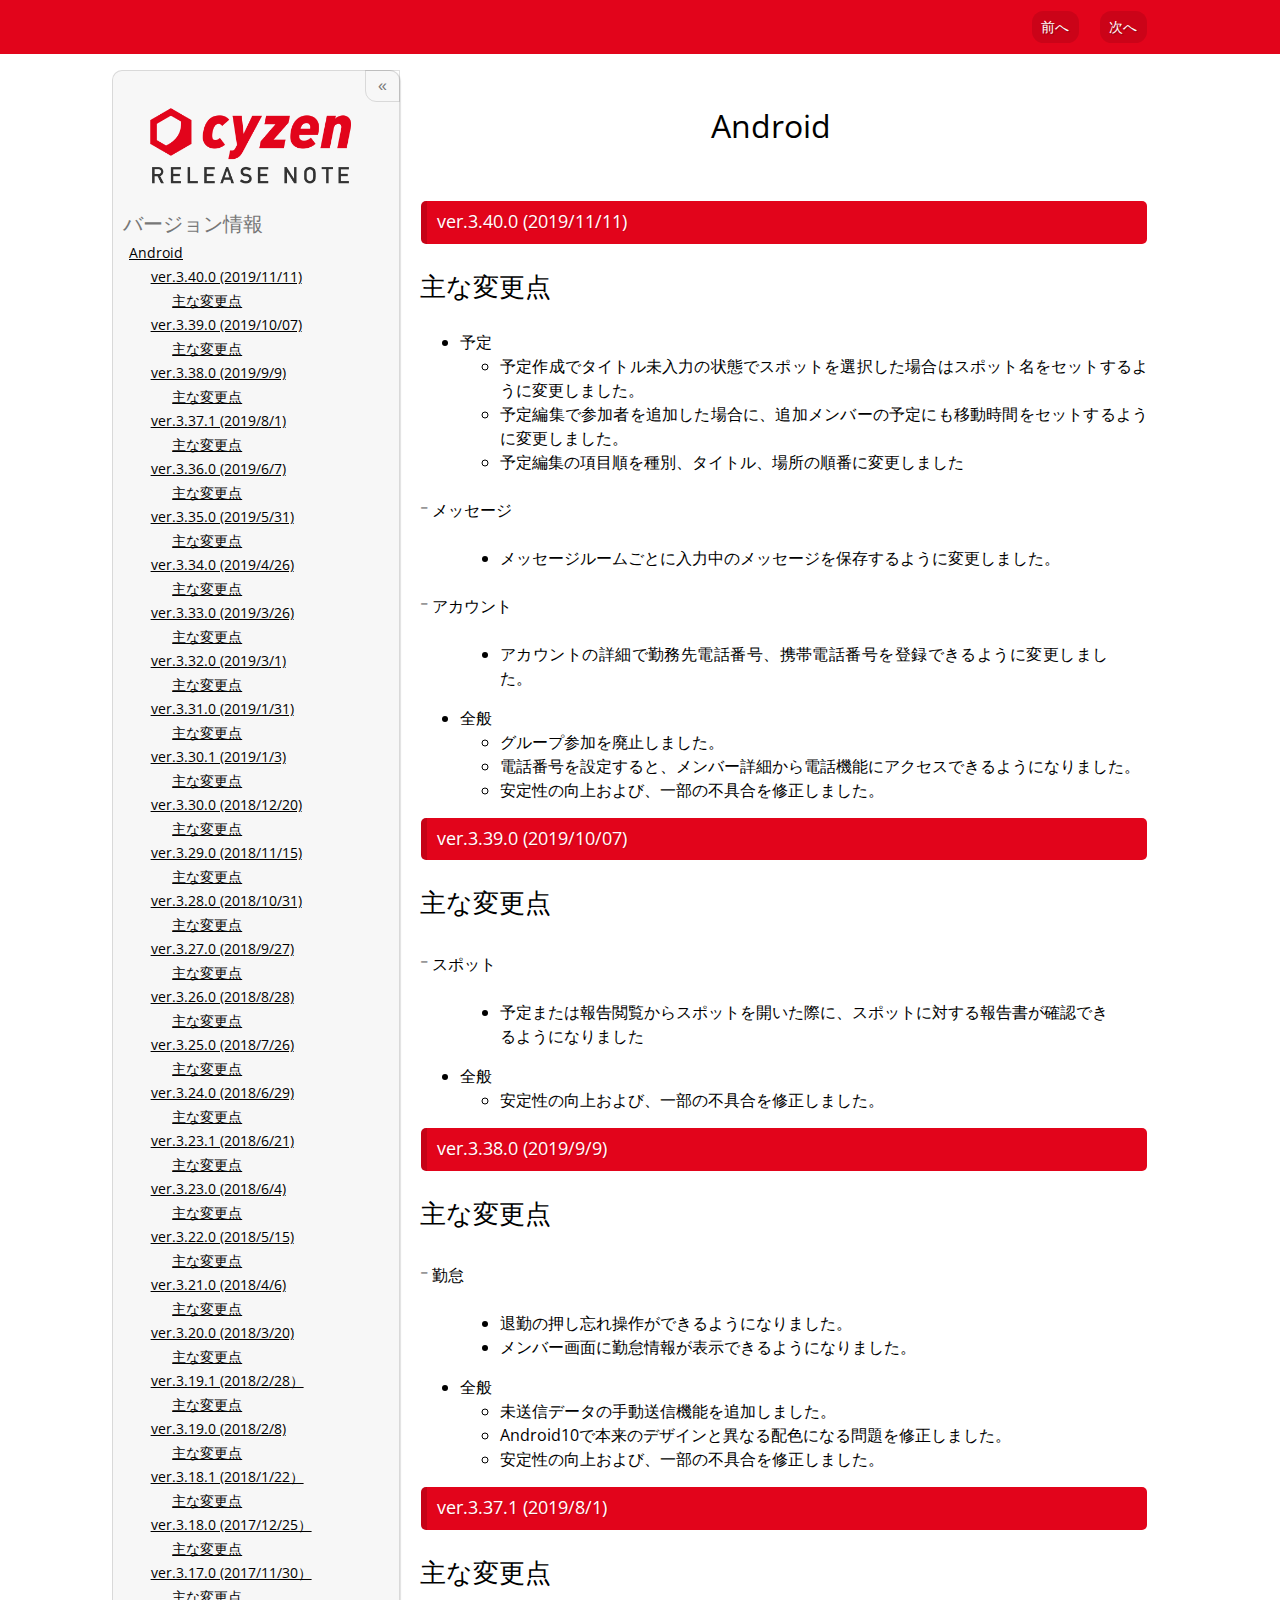
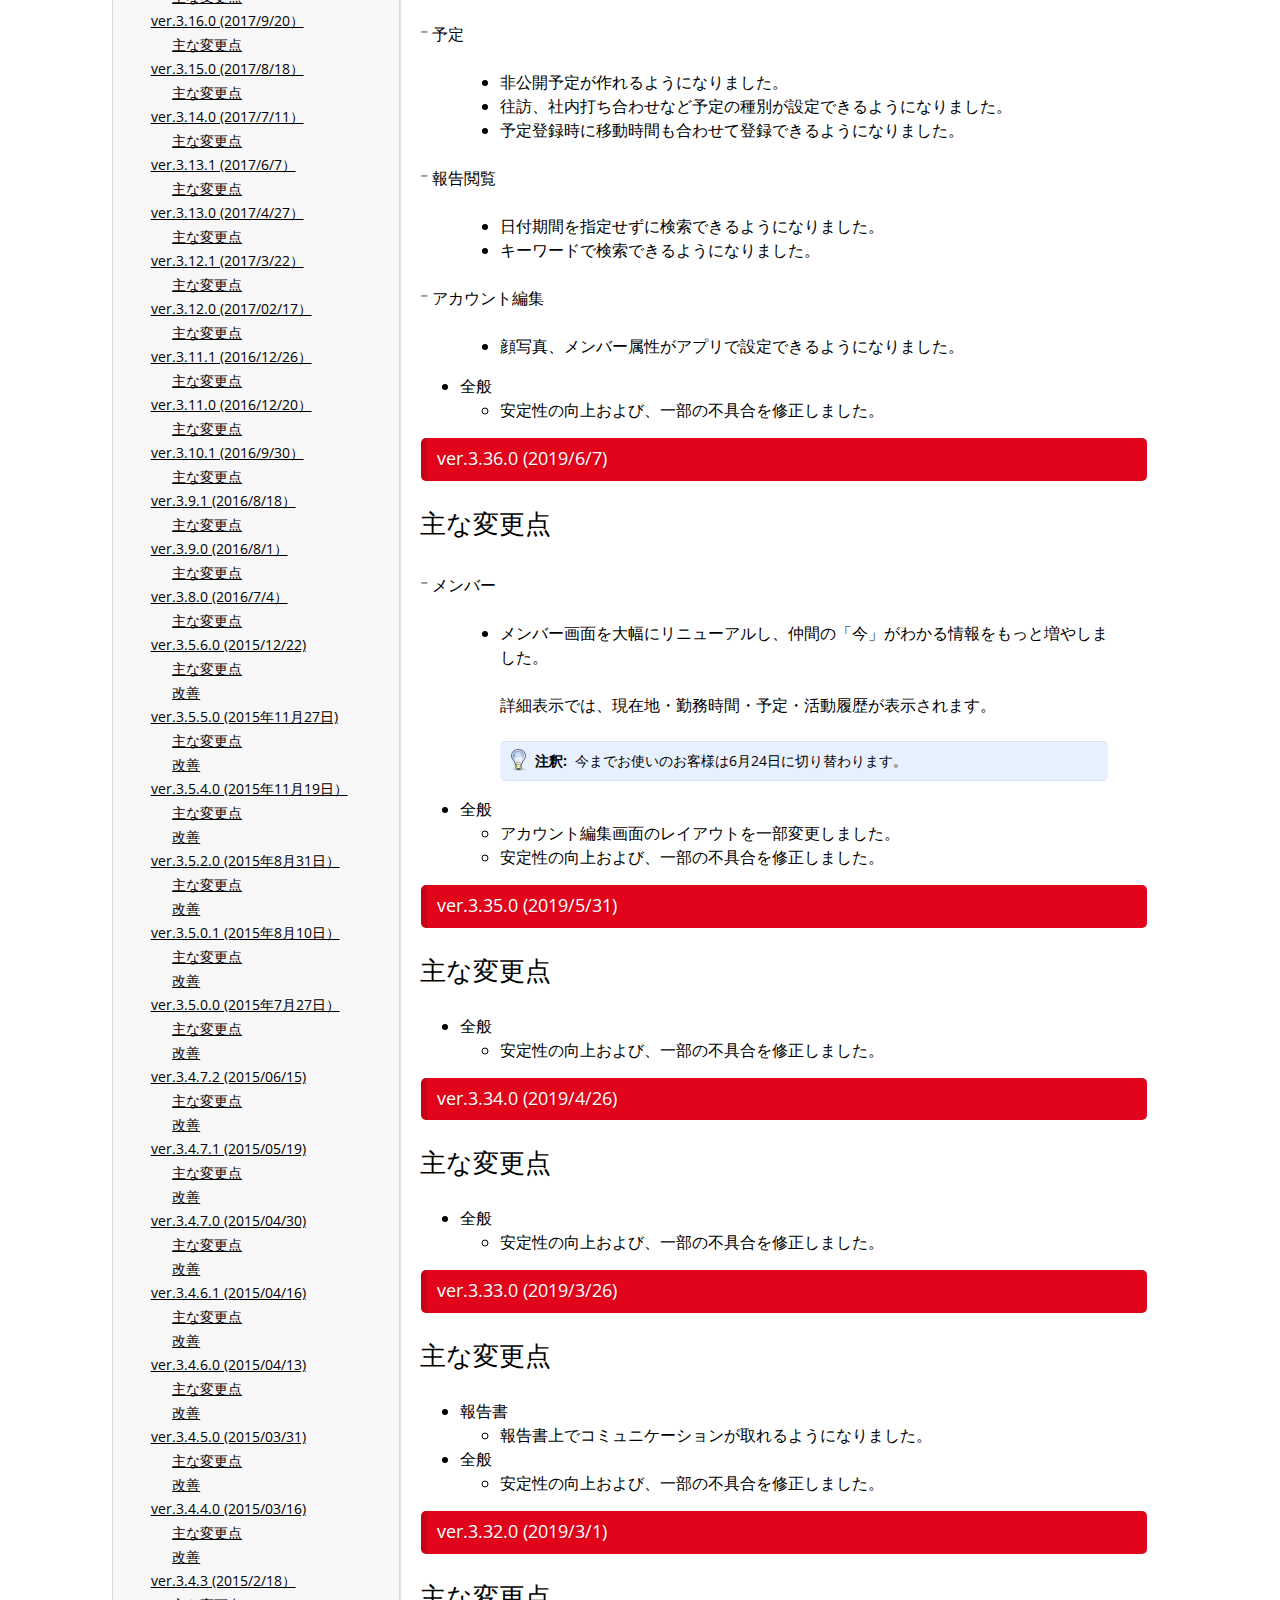
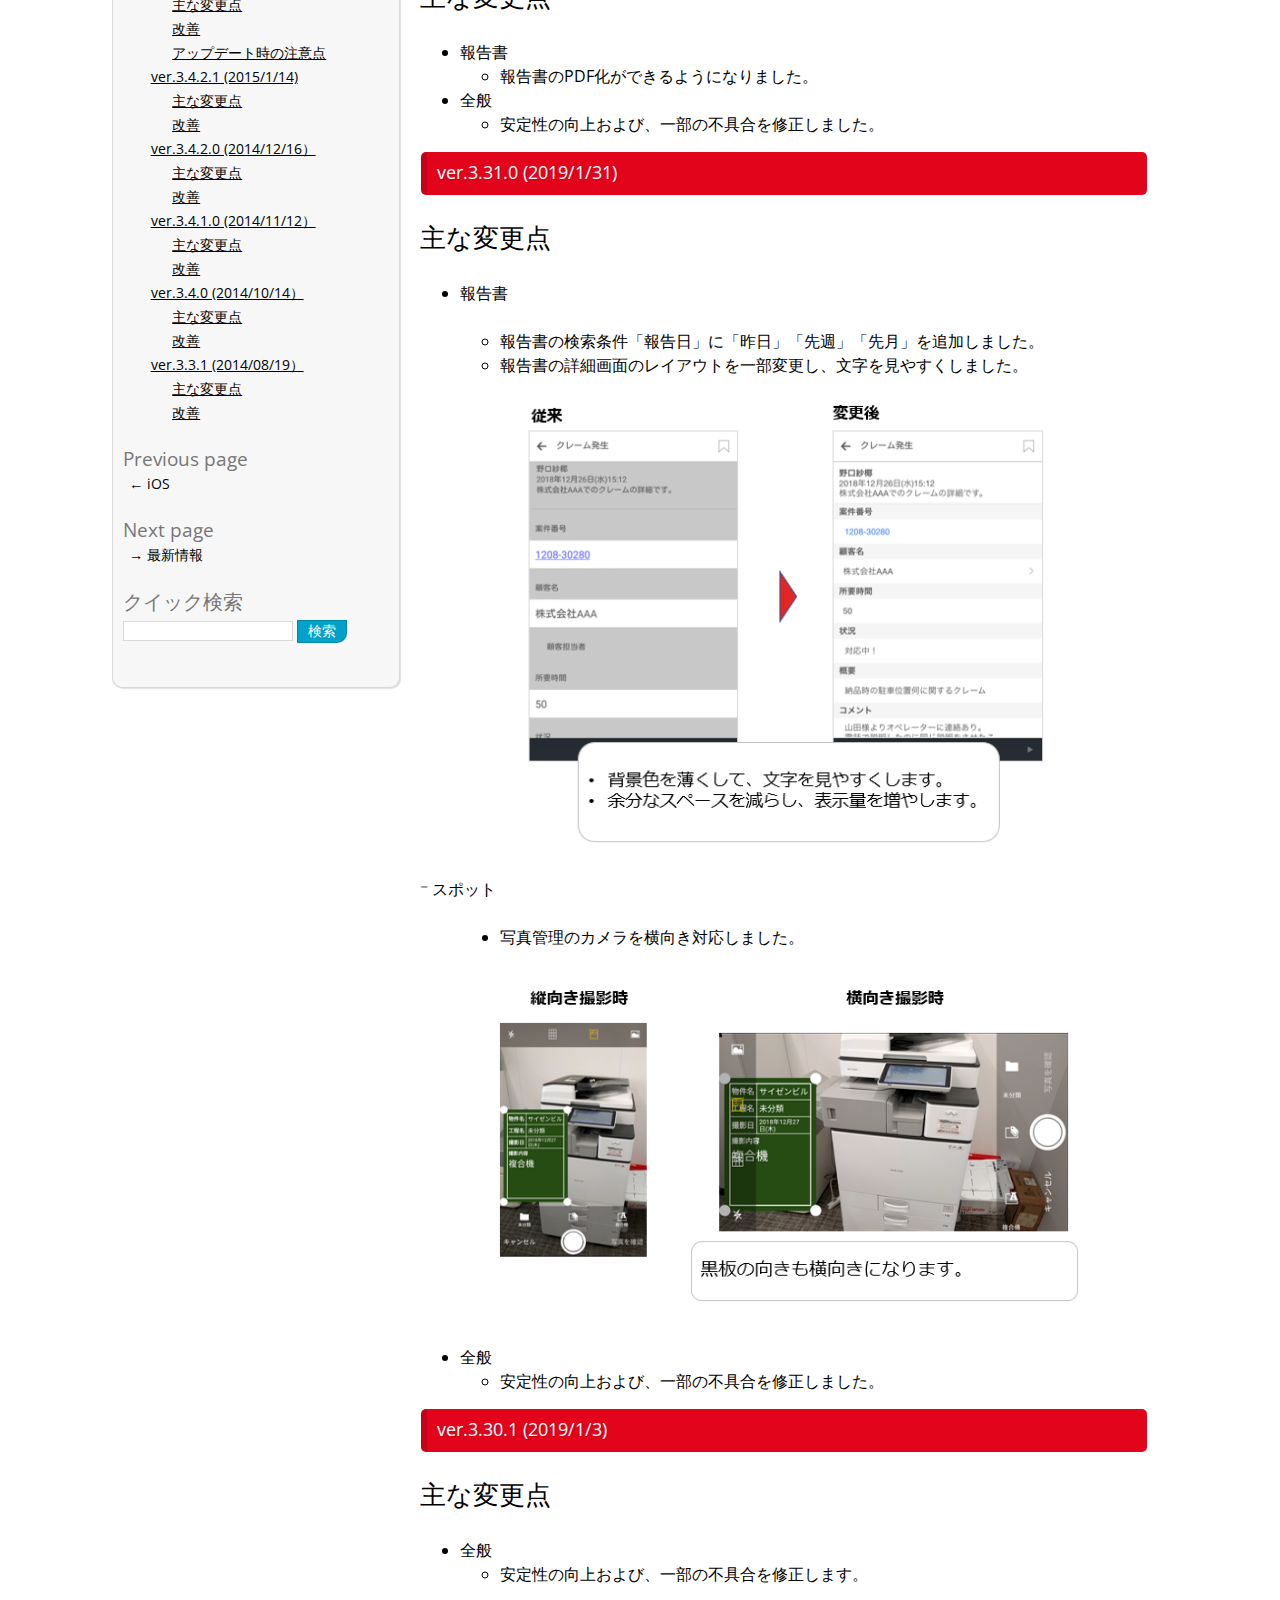
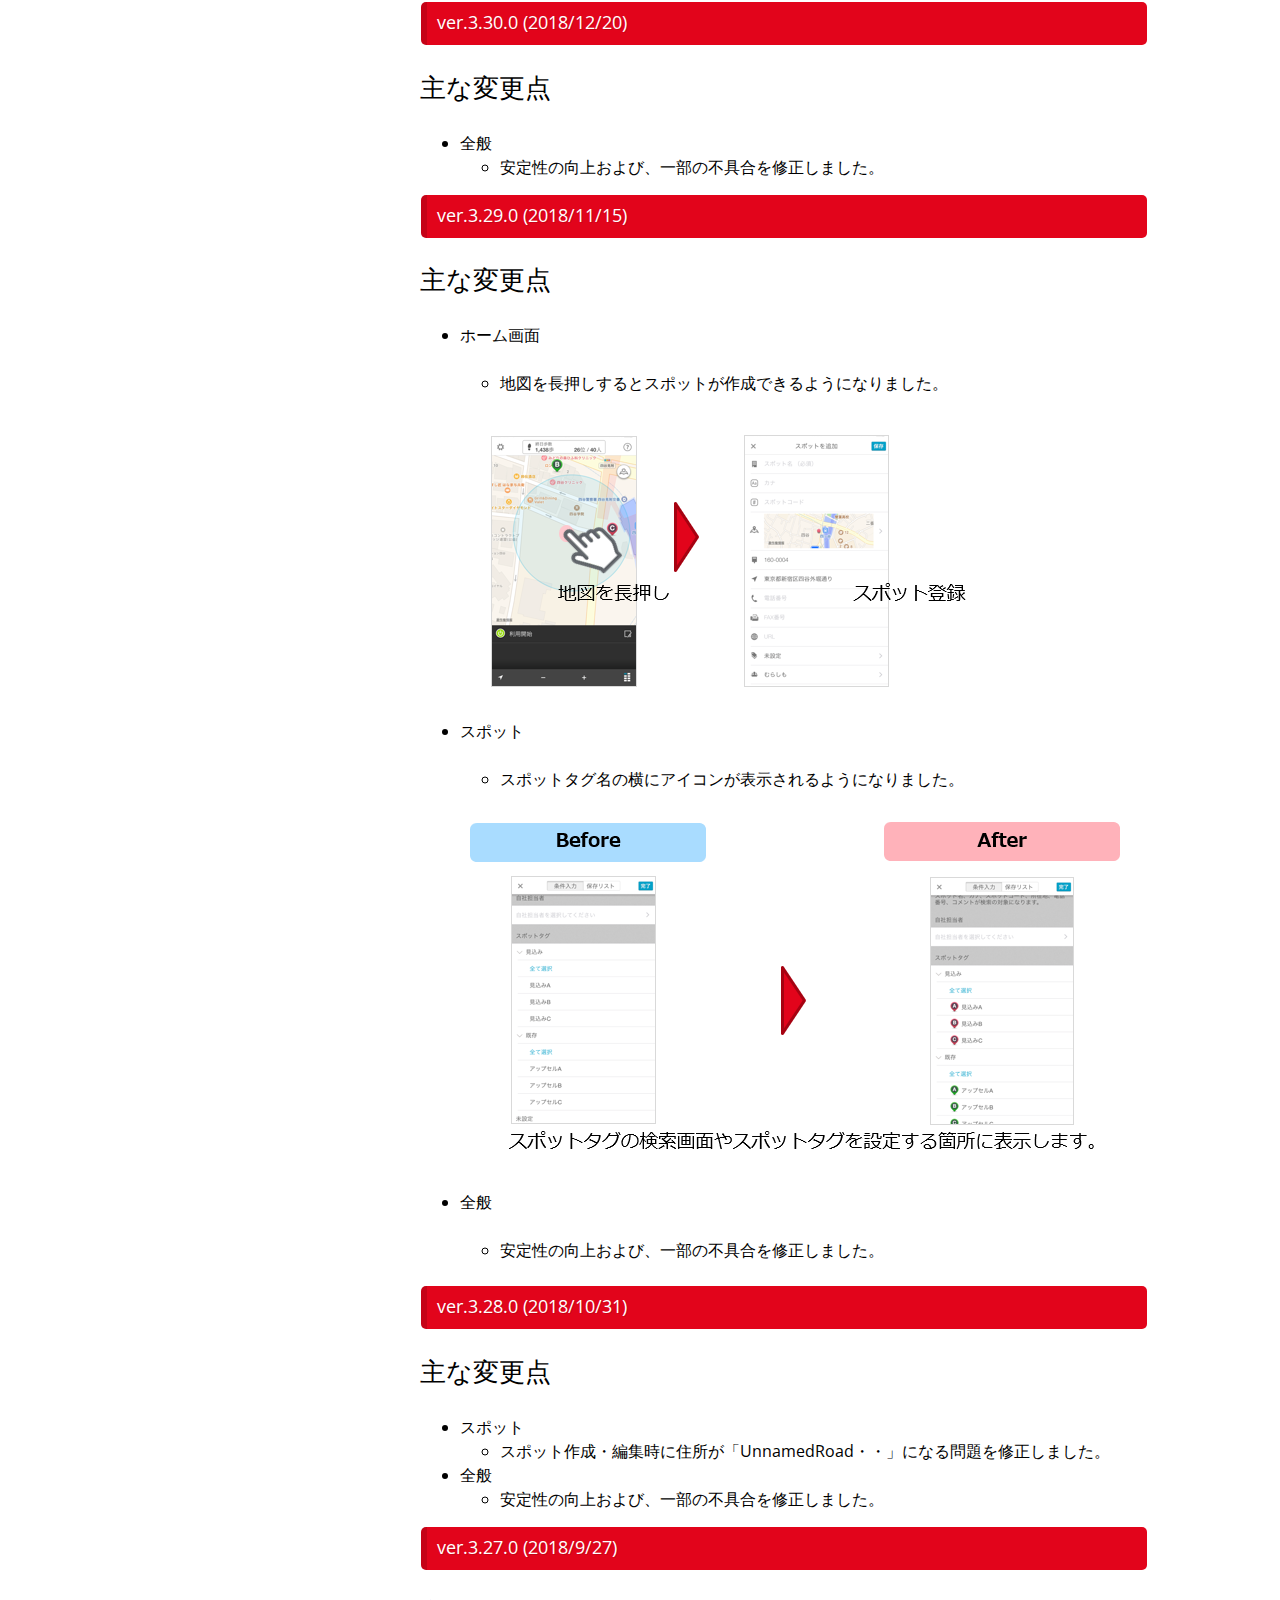
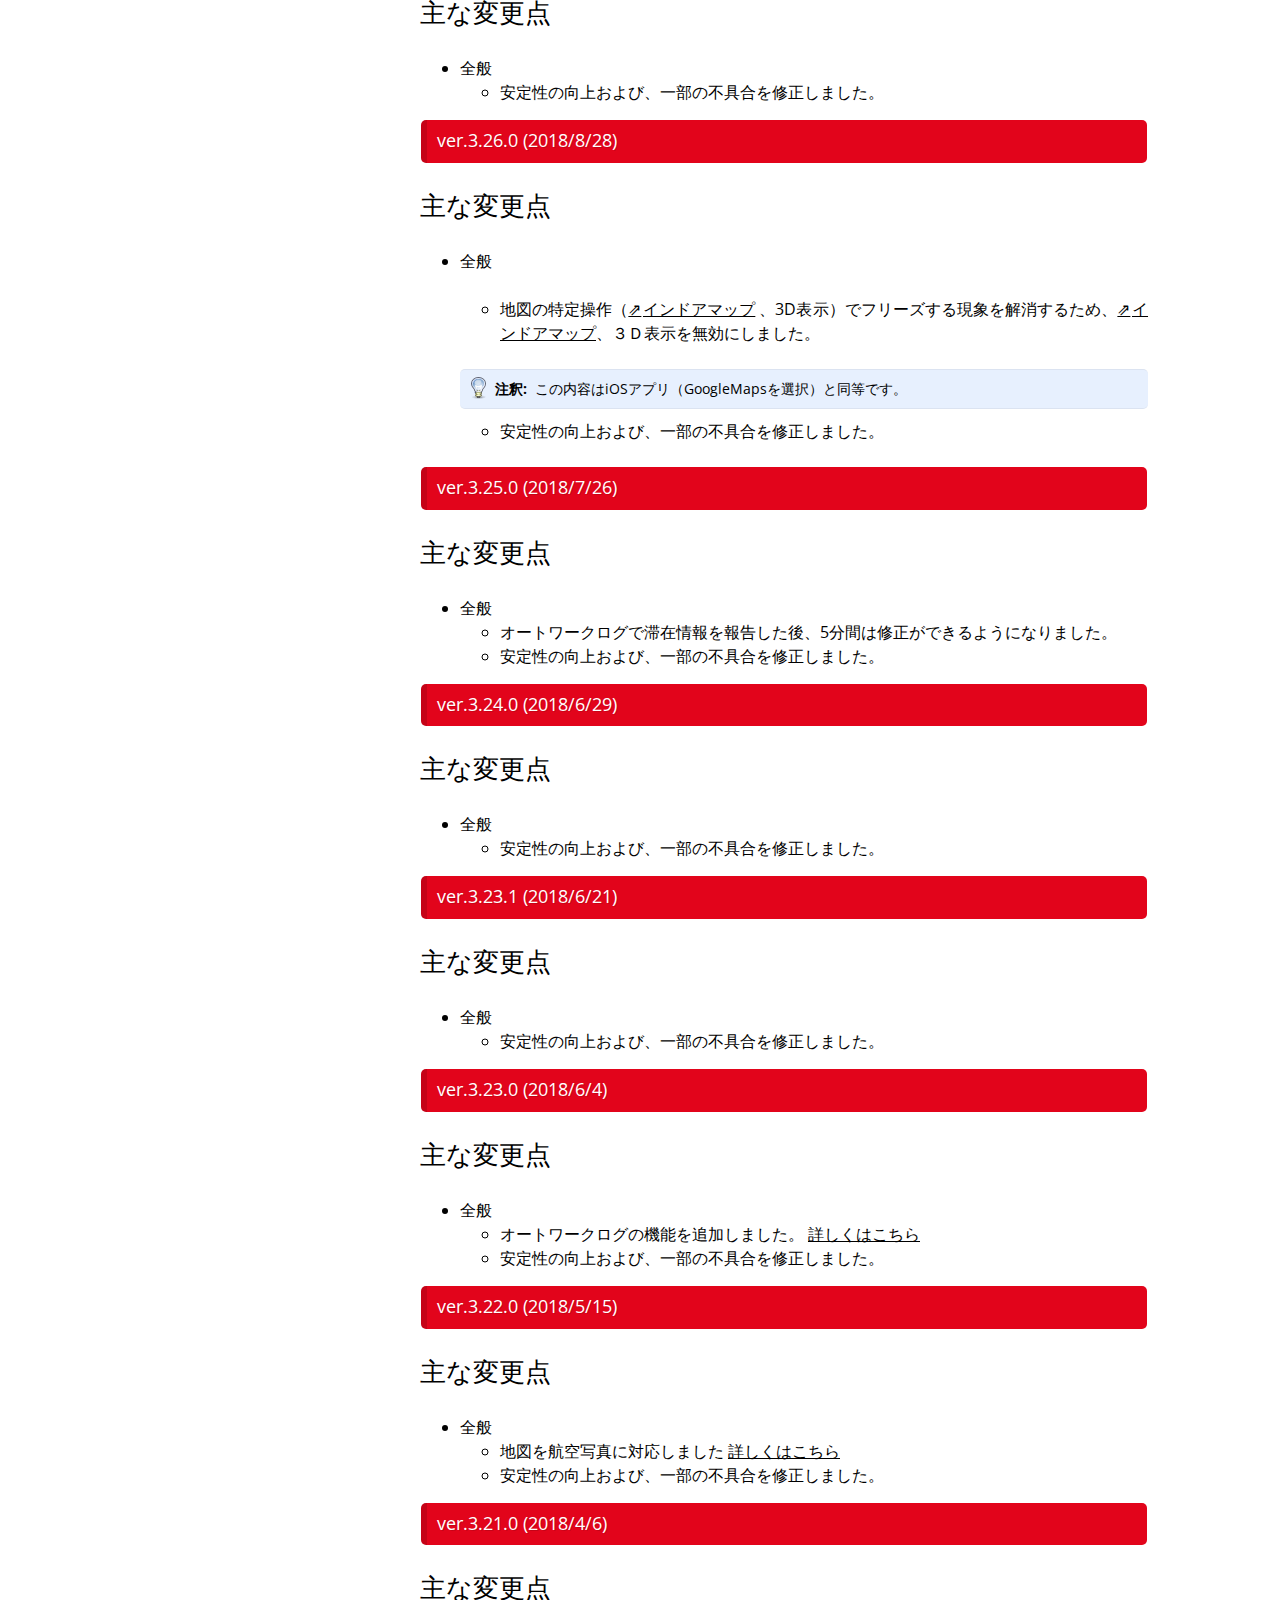
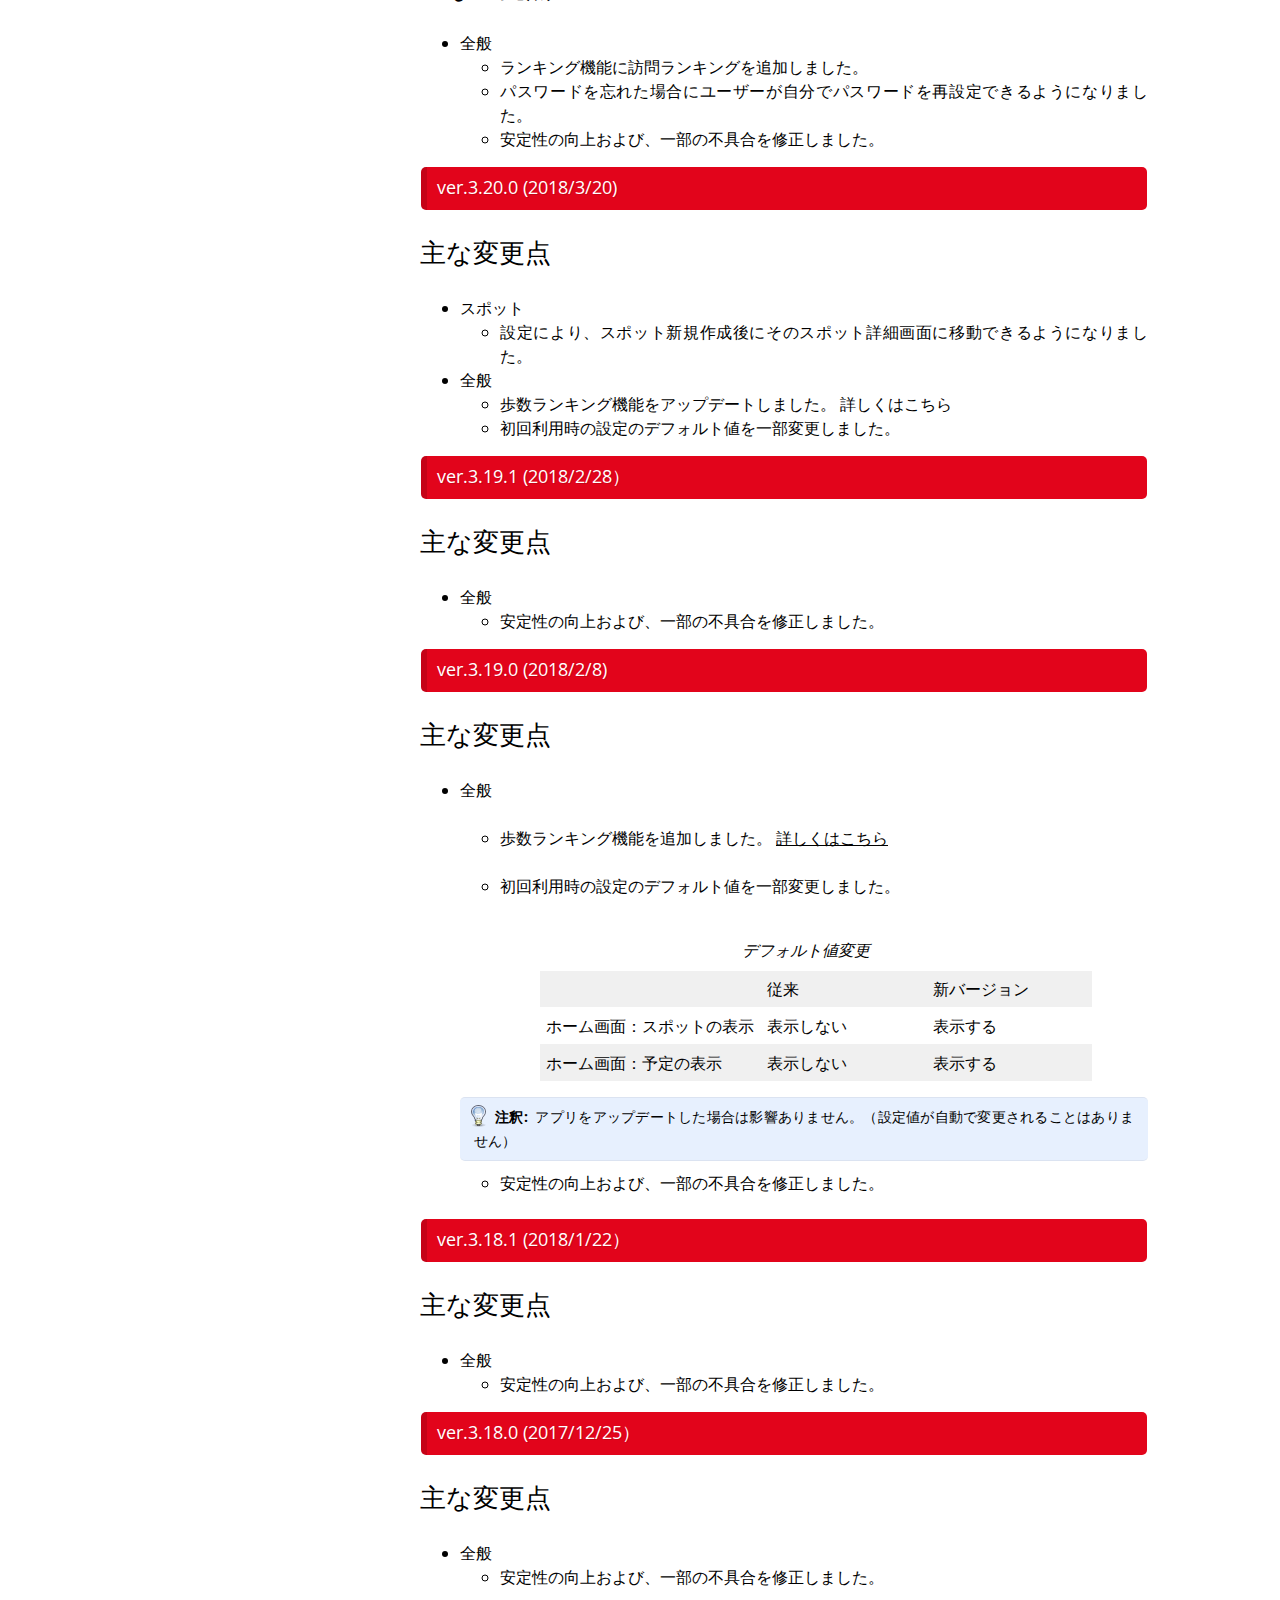
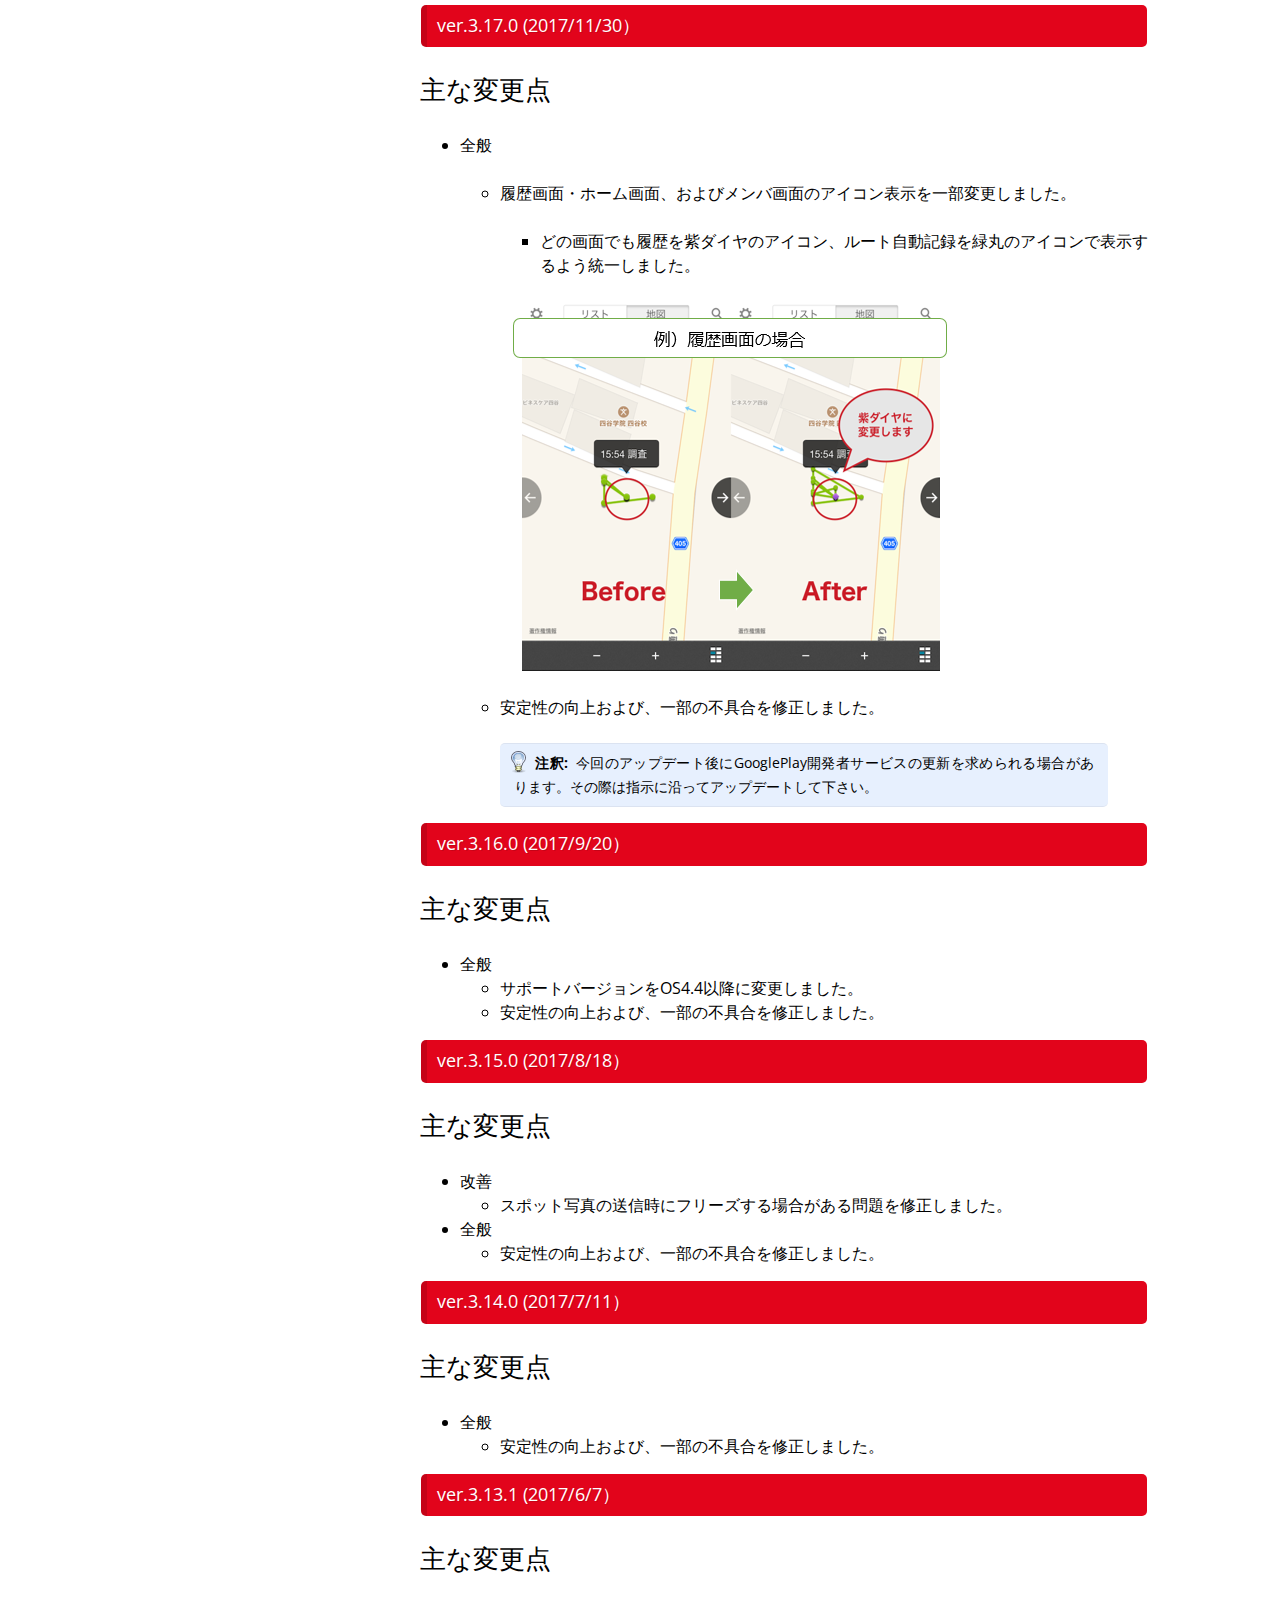
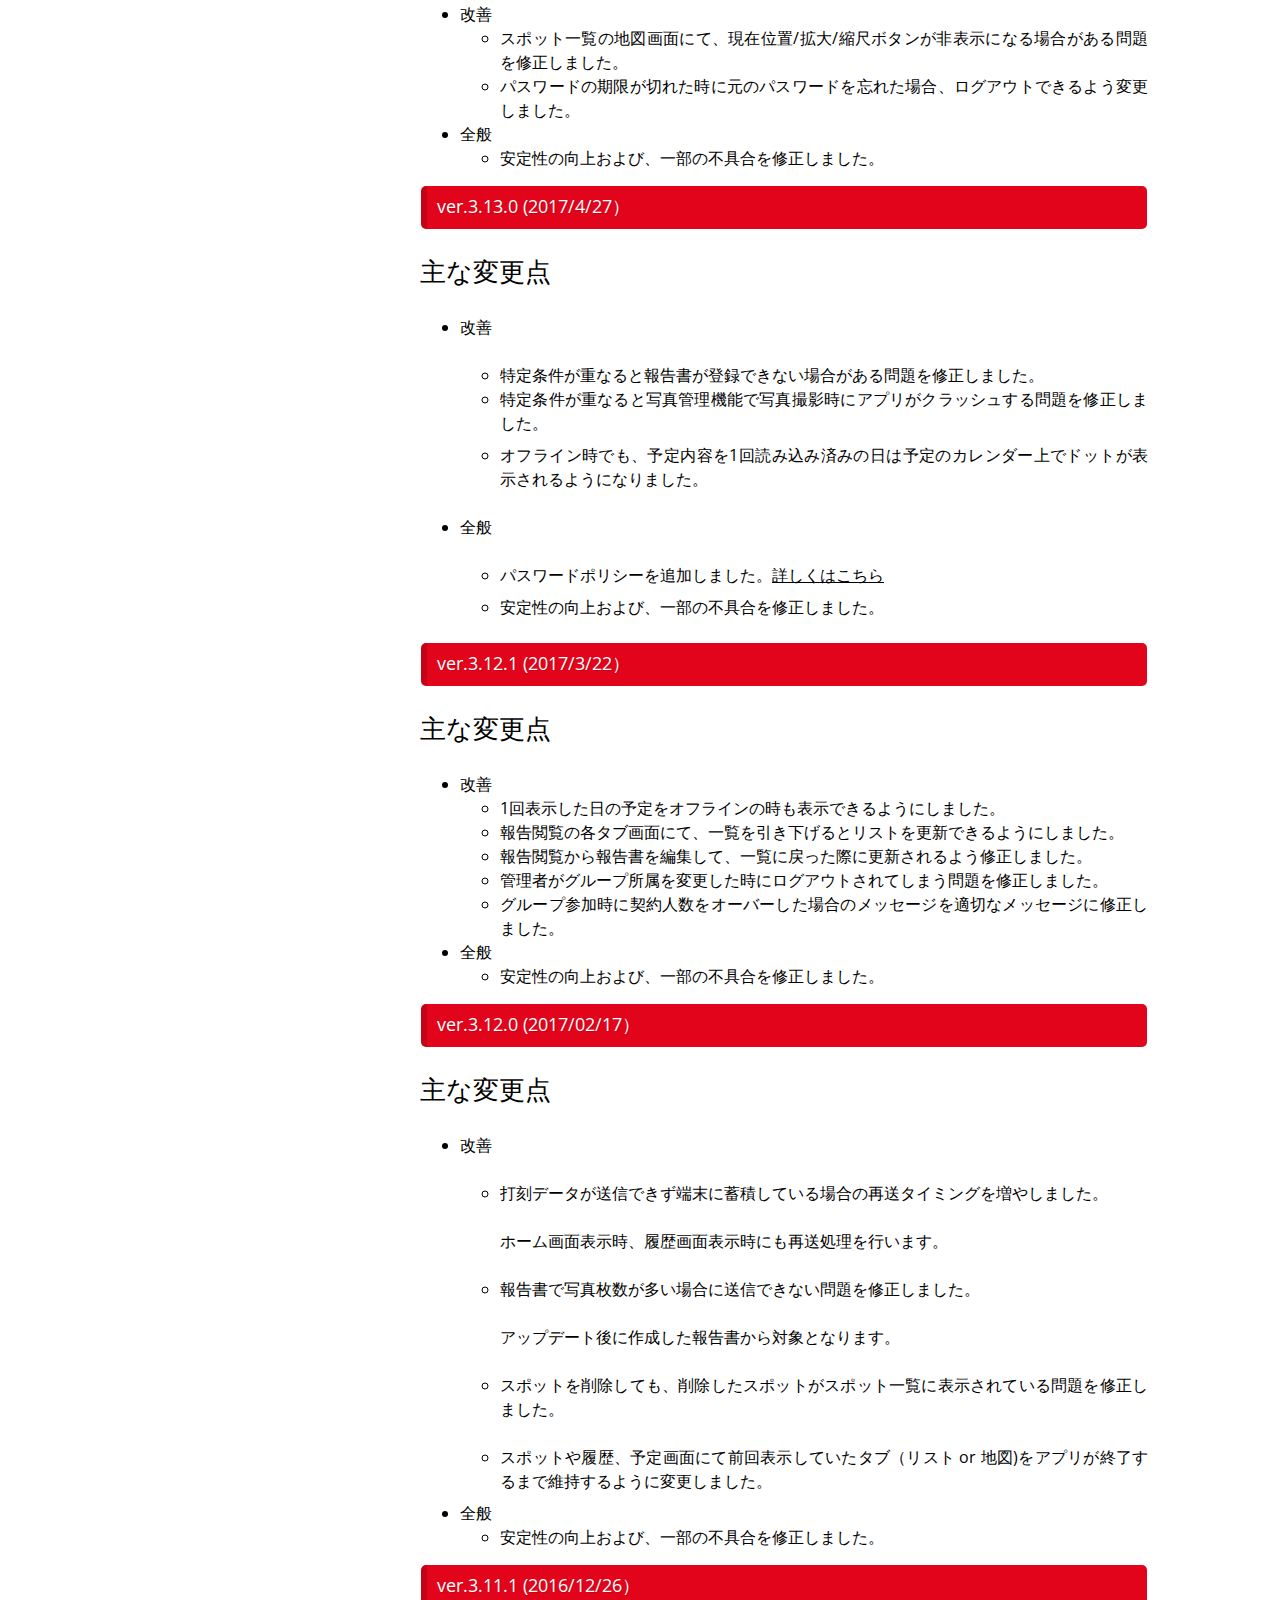
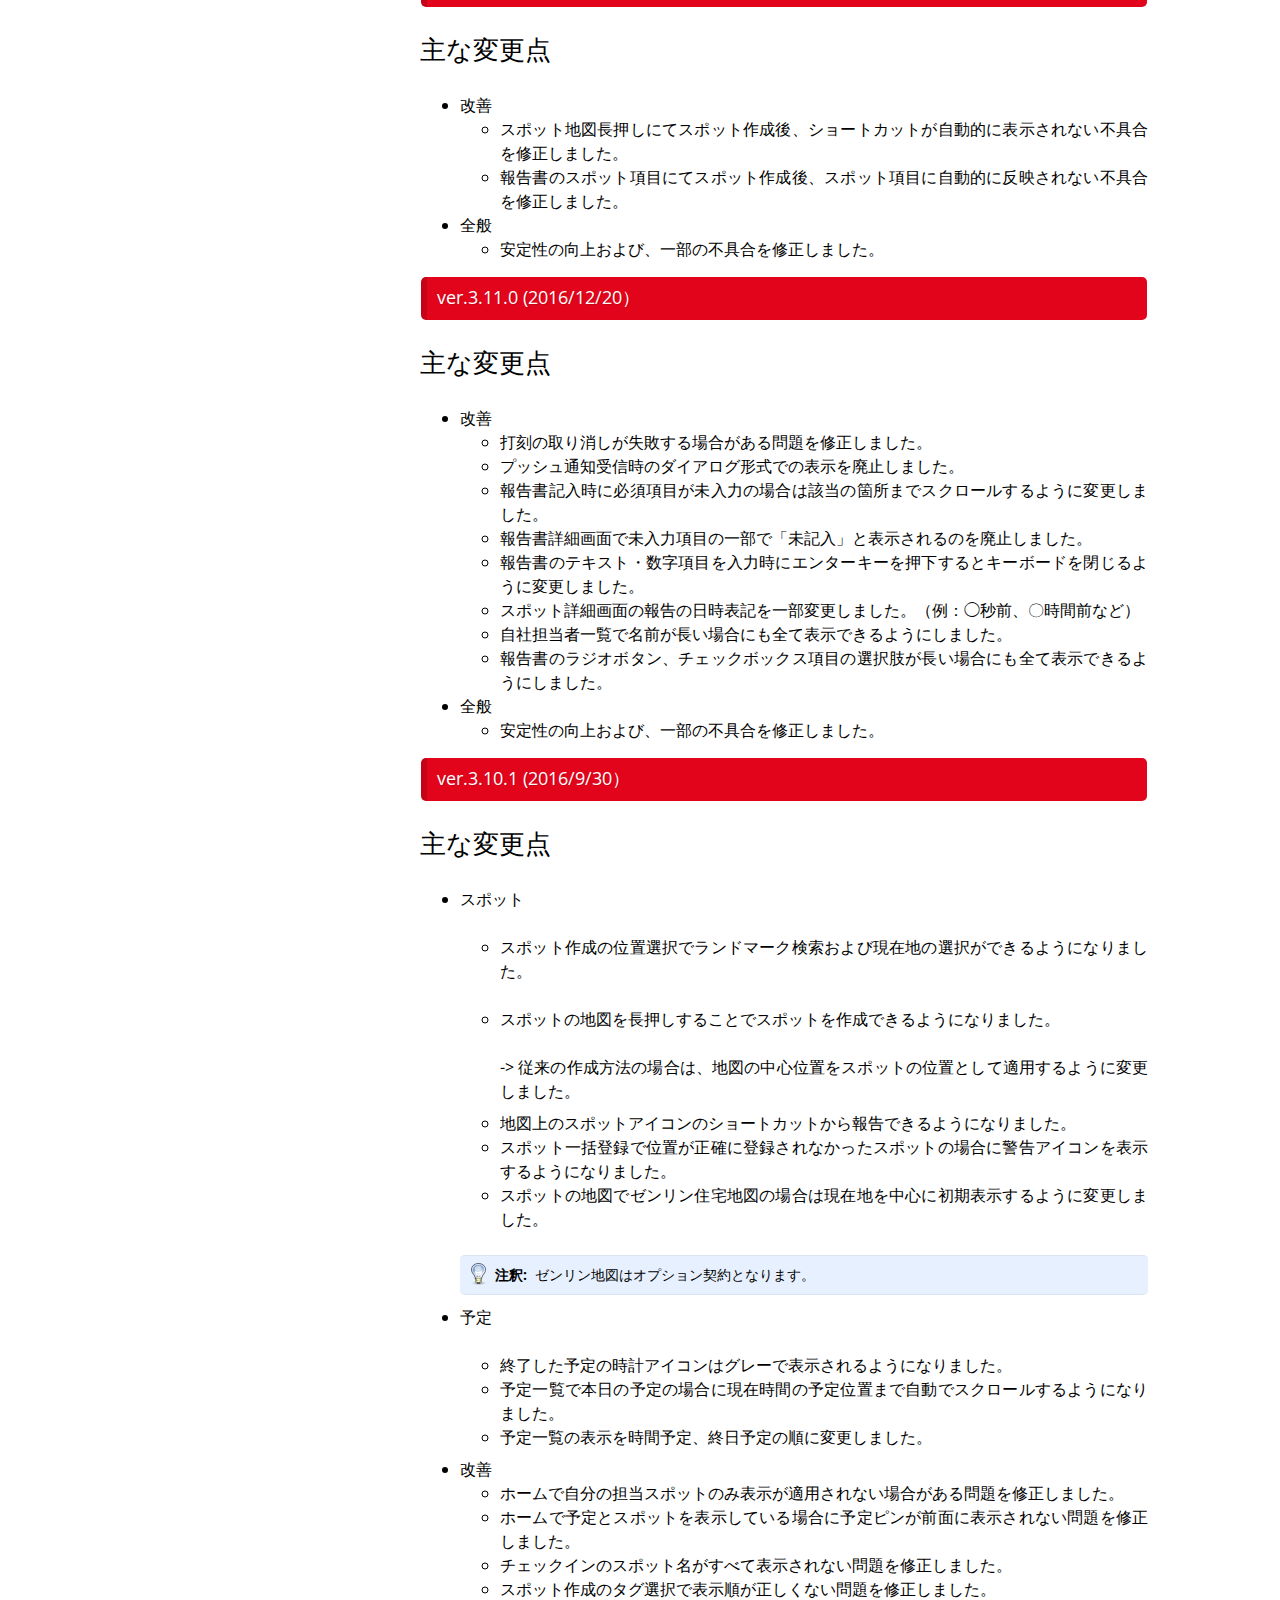
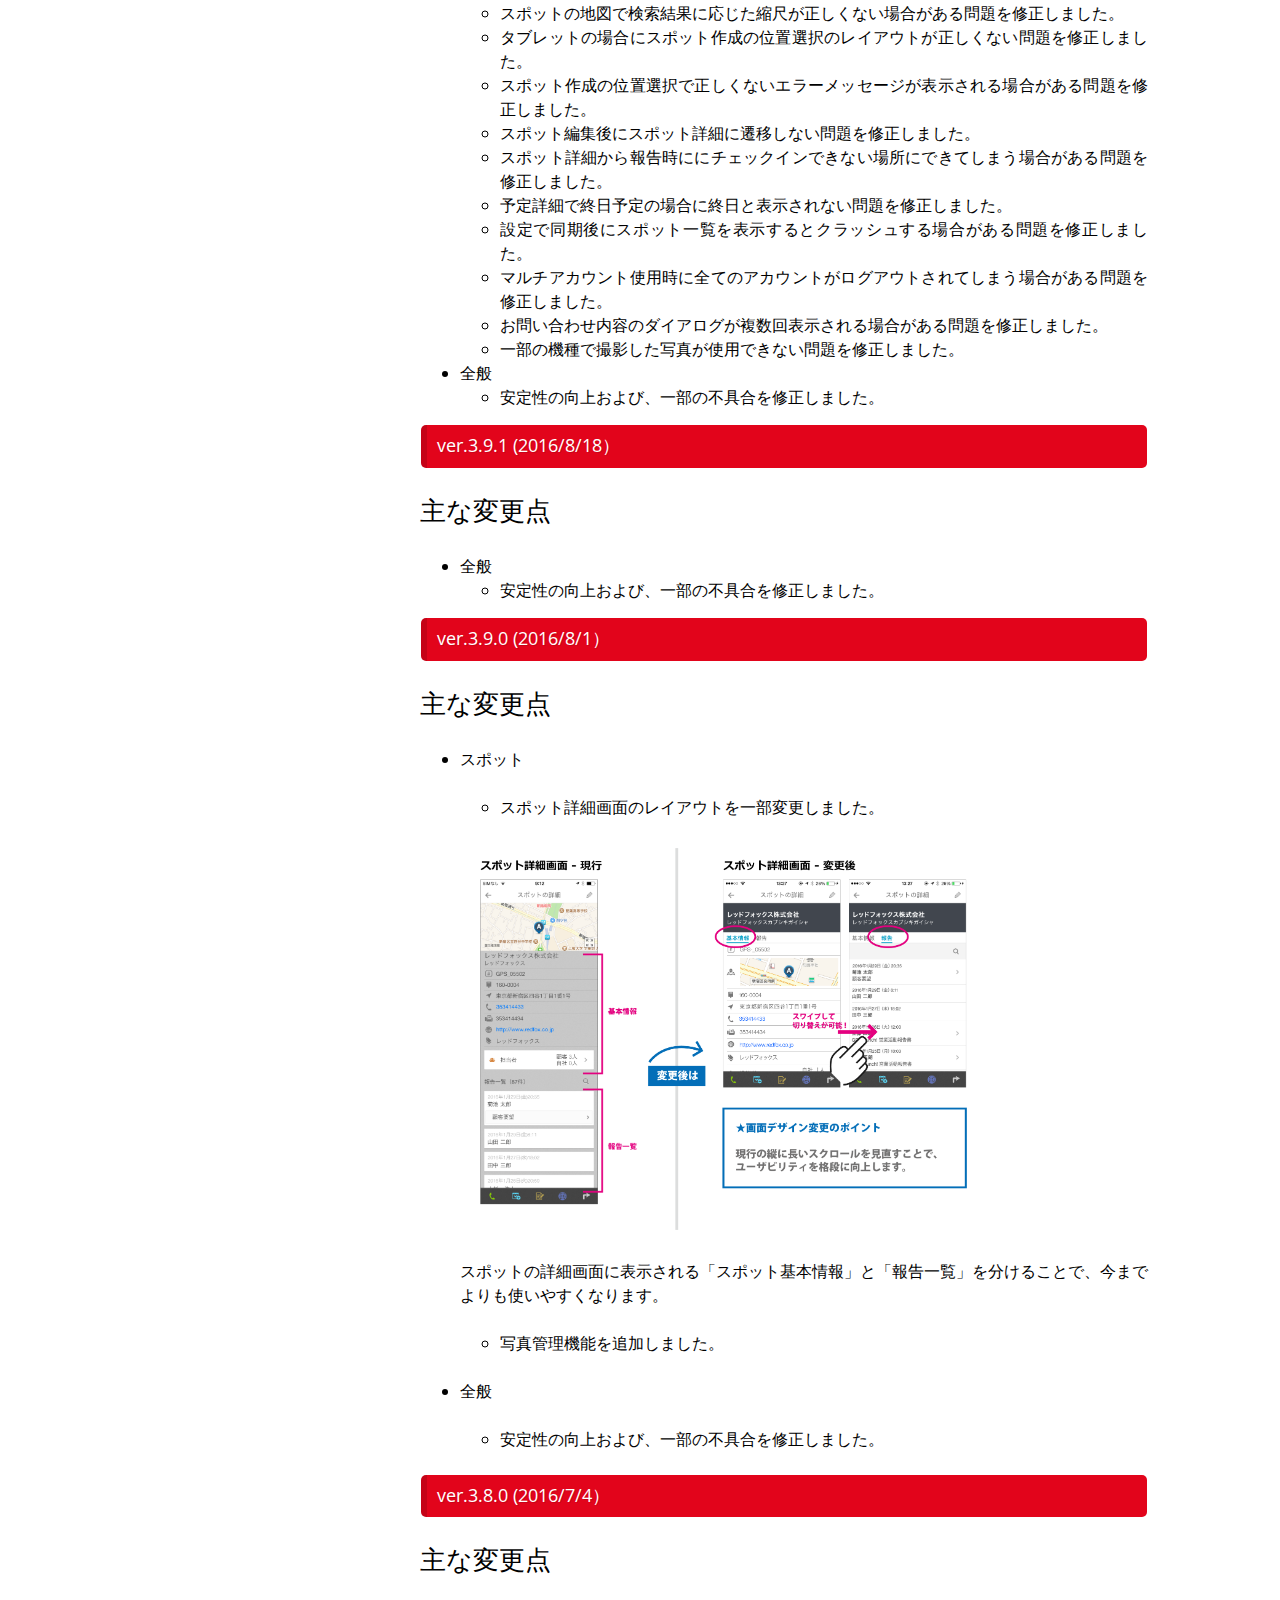
==== commit c963a494: "Fixed Contentes" ====
--- a/android.html
+++ b/android.html
@@ -72,10 +72,62 @@
             
 <div class="section" id="android">
 <h1>Android<a class="headerlink" href="#android" title="このヘッドラインへのパーマリンク">¶</a></h1>
+<div class="section" id="ver-3-40-0-2019-11-11">
+<span id="ver-3-40-0"></span><h2>ver.3.40.0 (2019/11/11)<a class="headerlink" href="#ver-3-40-0-2019-11-11" title="このヘッドラインへのパーマリンク">¶</a></h2>
+<div class="section" id="id1">
+<h3>主な変更点<a class="headerlink" href="#id1" title="このヘッドラインへのパーマリンク">¶</a></h3>
+<ul class="simple">
+<li>予定<ul>
+<li>予定作成でタイトル未入力の状態でスポットを選択した場合はスポット名をセットするように変更しました。</li>
+<li>予定編集で参加者を追加した場合に、追加メンバーの予定にも移動時間をセットするように変更しました。</li>
+<li>予定編集の項目順を種別、タイトル、場所の順番に変更しました</li>
+</ul>
+</li>
+</ul>
+<p>⁻ メッセージ</p>
+<blockquote>
+<div><ul class="simple">
+<li>メッセージルームごとに入力中のメッセージを保存するように変更しました。</li>
+</ul>
+</div></blockquote>
+<p>⁻ アカウント</p>
+<blockquote>
+<div><ul class="simple">
+<li>アカウントの詳細で勤務先電話番号、携帯電話番号を登録できるように変更しました。</li>
+</ul>
+</div></blockquote>
+<ul class="simple">
+<li>全般<ul>
+<li>グループ参加を廃止しました。</li>
+<li>電話番号を設定すると、メンバー詳細から電話機能にアクセスできるようになりました。</li>
+<li>安定性の向上および、一部の不具合を修正しました。</li>
+</ul>
+</li>
+</ul>
+</div>
+</div>
+<div class="section" id="ver-3-39-0-2019-10-07">
+<span id="ver-3-39-0"></span><h2>ver.3.39.0 (2019/10/07)<a class="headerlink" href="#ver-3-39-0-2019-10-07" title="このヘッドラインへのパーマリンク">¶</a></h2>
+<div class="section" id="id2">
+<h3>主な変更点<a class="headerlink" href="#id2" title="このヘッドラインへのパーマリンク">¶</a></h3>
+<p>⁻ スポット</p>
+<blockquote>
+<div><ul class="simple">
+<li>予定または報告閲覧からスポットを開いた際に、スポットに対する報告書が確認できるようになりました</li>
+</ul>
+</div></blockquote>
+<ul class="simple">
+<li>全般<ul>
+<li>安定性の向上および、一部の不具合を修正しました。</li>
+</ul>
+</li>
+</ul>
+</div>
+</div>
 <div class="section" id="ver-3-38-0-2019-9-9">
 <span id="ver-3-38-0"></span><h2>ver.3.38.0 (2019/9/9)<a class="headerlink" href="#ver-3-38-0-2019-9-9" title="このヘッドラインへのパーマリンク">¶</a></h2>
-<div class="section" id="id1">
-<h3>主な変更点<a class="headerlink" href="#id1" title="このヘッドラインへのパーマリンク">¶</a></h3>
+<div class="section" id="id3">
+<h3>主な変更点<a class="headerlink" href="#id3" title="このヘッドラインへのパーマリンク">¶</a></h3>
 <p>⁻ 勤怠</p>
 <blockquote>
 <div><ul class="simple">
@@ -95,8 +147,8 @@
 </div>
 <div class="section" id="ver-3-37-1-2019-8-1">
 <span id="ver-3-37-1"></span><h2>ver.3.37.1 (2019/8/1)<a class="headerlink" href="#ver-3-37-1-2019-8-1" title="このヘッドラインへのパーマリンク">¶</a></h2>
-<div class="section" id="id2">
-<h3>主な変更点<a class="headerlink" href="#id2" title="このヘッドラインへのパーマリンク">¶</a></h3>
+<div class="section" id="id4">
+<h3>主な変更点<a class="headerlink" href="#id4" title="このヘッドラインへのパーマリンク">¶</a></h3>
 <p>⁻ 予定</p>
 <blockquote>
 <div><ul class="simple">
@@ -128,8 +180,8 @@
 </div>
 <div class="section" id="ver-3-36-0-2019-6-7">
 <span id="ver-3-36-0"></span><h2>ver.3.36.0 (2019/6/7)<a class="headerlink" href="#ver-3-36-0-2019-6-7" title="このヘッドラインへのパーマリンク">¶</a></h2>
-<div class="section" id="id3">
-<h3>主な変更点<a class="headerlink" href="#id3" title="このヘッドラインへのパーマリンク">¶</a></h3>
+<div class="section" id="id5">
+<h3>主な変更点<a class="headerlink" href="#id5" title="このヘッドラインへのパーマリンク">¶</a></h3>
 <p>⁻ メンバー</p>
 <blockquote>
 <div><ul>
@@ -153,8 +205,8 @@
 </div>
 <div class="section" id="ver-3-35-0-2019-5-31">
 <span id="ver-3-35-0"></span><h2>ver.3.35.0 (2019/5/31)<a class="headerlink" href="#ver-3-35-0-2019-5-31" title="このヘッドラインへのパーマリンク">¶</a></h2>
-<div class="section" id="id4">
-<h3>主な変更点<a class="headerlink" href="#id4" title="このヘッドラインへのパーマリンク">¶</a></h3>
+<div class="section" id="id6">
+<h3>主な変更点<a class="headerlink" href="#id6" title="このヘッドラインへのパーマリンク">¶</a></h3>
 <ul class="simple">
 <li>全般<ul>
 <li>安定性の向上および、一部の不具合を修正しました。</li>
@@ -165,8 +217,8 @@
 </div>
 <div class="section" id="ver-3-34-0-2019-4-26">
 <span id="ver-3-34-0"></span><h2>ver.3.34.0 (2019/4/26)<a class="headerlink" href="#ver-3-34-0-2019-4-26" title="このヘッドラインへのパーマリンク">¶</a></h2>
-<div class="section" id="id5">
-<h3>主な変更点<a class="headerlink" href="#id5" title="このヘッドラインへのパーマリンク">¶</a></h3>
+<div class="section" id="id7">
+<h3>主な変更点<a class="headerlink" href="#id7" title="このヘッドラインへのパーマリンク">¶</a></h3>
 <ul class="simple">
 <li>全般<ul>
 <li>安定性の向上および、一部の不具合を修正しました。</li>
@@ -177,8 +229,8 @@
 </div>
 <div class="section" id="ver-3-33-0-2019-3-26">
 <span id="ver-3-33-0"></span><h2>ver.3.33.0 (2019/3/26)<a class="headerlink" href="#ver-3-33-0-2019-3-26" title="このヘッドラインへのパーマリンク">¶</a></h2>
-<div class="section" id="id6">
-<h3>主な変更点<a class="headerlink" href="#id6" title="このヘッドラインへのパーマリンク">¶</a></h3>
+<div class="section" id="id8">
+<h3>主な変更点<a class="headerlink" href="#id8" title="このヘッドラインへのパーマリンク">¶</a></h3>
 <ul class="simple">
 <li>報告書<ul>
 <li>報告書上でコミュニケーションが取れるようになりました。</li>
@@ -193,8 +245,8 @@
 </div>
 <div class="section" id="ver-3-32-0-2019-3-1">
 <span id="ver-3-32-0"></span><h2>ver.3.32.0 (2019/3/1)<a class="headerlink" href="#ver-3-32-0-2019-3-1" title="このヘッドラインへのパーマリンク">¶</a></h2>
-<div class="section" id="id7">
-<h3>主な変更点<a class="headerlink" href="#id7" title="このヘッドラインへのパーマリンク">¶</a></h3>
+<div class="section" id="id9">
+<h3>主な変更点<a class="headerlink" href="#id9" title="このヘッドラインへのパーマリンク">¶</a></h3>
 <ul class="simple">
 <li>報告書<ul>
 <li>報告書のPDF化ができるようになりました。</li>
@@ -209,8 +261,8 @@
 </div>
 <div class="section" id="ver-3-31-0-2019-1-31">
 <span id="ver-3-31-0"></span><h2>ver.3.31.0 (2019/1/31)<a class="headerlink" href="#ver-3-31-0-2019-1-31" title="このヘッドラインへのパーマリンク">¶</a></h2>
-<div class="section" id="id8">
-<h3>主な変更点<a class="headerlink" href="#id8" title="このヘッドラインへのパーマリンク">¶</a></h3>
+<div class="section" id="id10">
+<h3>主な変更点<a class="headerlink" href="#id10" title="このヘッドラインへのパーマリンク">¶</a></h3>
 <ul>
 <li><p class="first">報告書</p>
 <ul class="simple">
@@ -239,8 +291,8 @@
 </div>
 <div class="section" id="ver-3-30-1-2019-1-3">
 <span id="ver-3-30-1"></span><h2>ver.3.30.1 (2019/1/3)<a class="headerlink" href="#ver-3-30-1-2019-1-3" title="このヘッドラインへのパーマリンク">¶</a></h2>
-<div class="section" id="id9">
-<h3>主な変更点<a class="headerlink" href="#id9" title="このヘッドラインへのパーマリンク">¶</a></h3>
+<div class="section" id="id11">
+<h3>主な変更点<a class="headerlink" href="#id11" title="このヘッドラインへのパーマリンク">¶</a></h3>
 <ul class="simple">
 <li>全般<ul>
 <li>安定性の向上および、一部の不具合を修正します。</li>
@@ -251,8 +303,8 @@
 </div>
 <div class="section" id="ver-3-30-0-2018-12-20">
 <span id="ver-3-30-0"></span><h2>ver.3.30.0 (2018/12/20)<a class="headerlink" href="#ver-3-30-0-2018-12-20" title="このヘッドラインへのパーマリンク">¶</a></h2>
-<div class="section" id="id10">
-<h3>主な変更点<a class="headerlink" href="#id10" title="このヘッドラインへのパーマリンク">¶</a></h3>
+<div class="section" id="id12">
+<h3>主な変更点<a class="headerlink" href="#id12" title="このヘッドラインへのパーマリンク">¶</a></h3>
 <ul class="simple">
 <li>全般<ul>
 <li>安定性の向上および、一部の不具合を修正しました。</li>
@@ -263,8 +315,8 @@
 </div>
 <div class="section" id="ver-3-29-0-2018-11-15">
 <span id="ver-3-29-0"></span><h2>ver.3.29.0 (2018/11/15)<a class="headerlink" href="#ver-3-29-0-2018-11-15" title="このヘッドラインへのパーマリンク">¶</a></h2>
-<div class="section" id="id11">
-<h3>主な変更点<a class="headerlink" href="#id11" title="このヘッドラインへのパーマリンク">¶</a></h3>
+<div class="section" id="id13">
+<h3>主な変更点<a class="headerlink" href="#id13" title="このヘッドラインへのパーマリンク">¶</a></h3>
 <ul>
 <li><p class="first">ホーム画面</p>
 <ul class="simple">
@@ -288,8 +340,8 @@
 </div>
 <div class="section" id="ver-3-28-0-2018-10-31">
 <span id="ver-3-28-0"></span><h2>ver.3.28.0 (2018/10/31)<a class="headerlink" href="#ver-3-28-0-2018-10-31" title="このヘッドラインへのパーマリンク">¶</a></h2>
-<div class="section" id="id12">
-<h3>主な変更点<a class="headerlink" href="#id12" title="このヘッドラインへのパーマリンク">¶</a></h3>
+<div class="section" id="id14">
+<h3>主な変更点<a class="headerlink" href="#id14" title="このヘッドラインへのパーマリンク">¶</a></h3>
 <ul class="simple">
 <li>スポット<ul>
 <li>スポット作成・編集時に住所が「UnnamedRoad・・」になる問題を修正しました。</li>
@@ -304,8 +356,8 @@
 </div>
 <div class="section" id="ver-3-27-0-2018-9-27">
 <span id="ver-3-27-0"></span><h2>ver.3.27.0 (2018/9/27)<a class="headerlink" href="#ver-3-27-0-2018-9-27" title="このヘッドラインへのパーマリンク">¶</a></h2>
-<div class="section" id="id13">
-<h3>主な変更点<a class="headerlink" href="#id13" title="このヘッドラインへのパーマリンク">¶</a></h3>
+<div class="section" id="id15">
+<h3>主な変更点<a class="headerlink" href="#id15" title="このヘッドラインへのパーマリンク">¶</a></h3>
 <ul class="simple">
 <li>全般<ul>
 <li>安定性の向上および、一部の不具合を修正しました。</li>
@@ -316,8 +368,8 @@
 </div>
 <div class="section" id="ver-3-26-0-2018-8-28">
 <span id="ver-3-26-0"></span><h2>ver.3.26.0 (2018/8/28)<a class="headerlink" href="#ver-3-26-0-2018-8-28" title="このヘッドラインへのパーマリンク">¶</a></h2>
-<div class="section" id="id14">
-<h3>主な変更点<a class="headerlink" href="#id14" title="このヘッドラインへのパーマリンク">¶</a></h3>
+<div class="section" id="id16">
+<h3>主な変更点<a class="headerlink" href="#id16" title="このヘッドラインへのパーマリンク">¶</a></h3>
 <ul>
 <li><p class="first">全般</p>
 <ul class="simple">
@@ -336,8 +388,8 @@
 </div>
 <div class="section" id="ver-3-25-0-2018-7-26">
 <span id="ver-3-25-0"></span><h2>ver.3.25.0 (2018/7/26)<a class="headerlink" href="#ver-3-25-0-2018-7-26" title="このヘッドラインへのパーマリンク">¶</a></h2>
-<div class="section" id="id17">
-<h3>主な変更点<a class="headerlink" href="#id17" title="このヘッドラインへのパーマリンク">¶</a></h3>
+<div class="section" id="id19">
+<h3>主な変更点<a class="headerlink" href="#id19" title="このヘッドラインへのパーマリンク">¶</a></h3>
 <ul class="simple">
 <li>全般<ul>
 <li>オートワークログで滞在情報を報告した後、5分間は修正ができるようになりました。</li>
@@ -349,8 +401,8 @@
 </div>
 <div class="section" id="ver-3-24-0-2018-6-29">
 <span id="ver-3-24-0"></span><h2>ver.3.24.0 (2018/6/29)<a class="headerlink" href="#ver-3-24-0-2018-6-29" title="このヘッドラインへのパーマリンク">¶</a></h2>
-<div class="section" id="id18">
-<h3>主な変更点<a class="headerlink" href="#id18" title="このヘッドラインへのパーマリンク">¶</a></h3>
+<div class="section" id="id20">
+<h3>主な変更点<a class="headerlink" href="#id20" title="このヘッドラインへのパーマリンク">¶</a></h3>
 <ul class="simple">
 <li>全般<ul>
 <li>安定性の向上および、一部の不具合を修正しました。</li>
@@ -361,8 +413,8 @@
 </div>
 <div class="section" id="ver-3-23-1-2018-6-21">
 <span id="ver-3-23-1"></span><h2>ver.3.23.1 (2018/6/21)<a class="headerlink" href="#ver-3-23-1-2018-6-21" title="このヘッドラインへのパーマリンク">¶</a></h2>
-<div class="section" id="id19">
-<h3>主な変更点<a class="headerlink" href="#id19" title="このヘッドラインへのパーマリンク">¶</a></h3>
+<div class="section" id="id21">
+<h3>主な変更点<a class="headerlink" href="#id21" title="このヘッドラインへのパーマリンク">¶</a></h3>
 <ul class="simple">
 <li>全般<ul>
 <li>安定性の向上および、一部の不具合を修正しました。</li>
@@ -373,8 +425,8 @@
 </div>
 <div class="section" id="ver-3-23-0-2018-6-4">
 <span id="ver-3-23-0"></span><h2>ver.3.23.0 (2018/6/4)<a class="headerlink" href="#ver-3-23-0-2018-6-4" title="このヘッドラインへのパーマリンク">¶</a></h2>
-<div class="section" id="id20">
-<h3>主な変更点<a class="headerlink" href="#id20" title="このヘッドラインへのパーマリンク">¶</a></h3>
+<div class="section" id="id22">
+<h3>主な変更点<a class="headerlink" href="#id22" title="このヘッドラインへのパーマリンク">¶</a></h3>
 <ul class="simple">
 <li>全般<ul>
 <li>オートワークログの機能を追加しました。 <a class="reference internal" href="newFeature.html#autowork-log"><span class="std std-ref">詳しくはこちら</span></a></li>
@@ -386,8 +438,8 @@
 </div>
 <div class="section" id="ver-3-22-0-2018-5-15">
 <span id="ver-3-22-0"></span><h2>ver.3.22.0 (2018/5/15)<a class="headerlink" href="#ver-3-22-0-2018-5-15" title="このヘッドラインへのパーマリンク">¶</a></h2>
-<div class="section" id="id21">
-<h3>主な変更点<a class="headerlink" href="#id21" title="このヘッドラインへのパーマリンク">¶</a></h3>
+<div class="section" id="id23">
+<h3>主な変更点<a class="headerlink" href="#id23" title="このヘッドラインへのパーマリンク">¶</a></h3>
 <ul class="simple">
 <li>全般<ul>
 <li>地図を航空写真に対応しました  <a class="reference internal" href="newFeature.html#mapchanges201805"><span class="std std-ref">詳しくはこちら</span></a></li>
@@ -399,8 +451,8 @@
 </div>
 <div class="section" id="ver-3-21-0-2018-4-6">
 <span id="ver-3-21-0"></span><h2>ver.3.21.0 (2018/4/6)<a class="headerlink" href="#ver-3-21-0-2018-4-6" title="このヘッドラインへのパーマリンク">¶</a></h2>
-<div class="section" id="id22">
-<h3>主な変更点<a class="headerlink" href="#id22" title="このヘッドラインへのパーマリンク">¶</a></h3>
+<div class="section" id="id24">
+<h3>主な変更点<a class="headerlink" href="#id24" title="このヘッドラインへのパーマリンク">¶</a></h3>
 <ul class="simple">
 <li>全般<ul>
 <li>ランキング機能に訪問ランキングを追加しました。</li>
@@ -413,8 +465,8 @@
 </div>
 <div class="section" id="ver-3-20-0-2018-3-20">
 <span id="ver-3-20-0"></span><h2>ver.3.20.0 (2018/3/20)<a class="headerlink" href="#ver-3-20-0-2018-3-20" title="このヘッドラインへのパーマリンク">¶</a></h2>
-<div class="section" id="id23">
-<h3>主な変更点<a class="headerlink" href="#id23" title="このヘッドラインへのパーマリンク">¶</a></h3>
+<div class="section" id="id25">
+<h3>主な変更点<a class="headerlink" href="#id25" title="このヘッドラインへのパーマリンク">¶</a></h3>
 <ul class="simple">
 <li>スポット<ul>
 <li>設定により、スポット新規作成後にそのスポット詳細画面に移動できるようになりました。</li>
@@ -430,8 +482,8 @@
 </div>
 <div class="section" id="ver-3-19-1-2018-2-28">
 <span id="ver-3-19-1"></span><h2>ver.3.19.1 (2018/2/28）<a class="headerlink" href="#ver-3-19-1-2018-2-28" title="このヘッドラインへのパーマリンク">¶</a></h2>
-<div class="section" id="id24">
-<h3>主な変更点<a class="headerlink" href="#id24" title="このヘッドラインへのパーマリンク">¶</a></h3>
+<div class="section" id="id26">
+<h3>主な変更点<a class="headerlink" href="#id26" title="このヘッドラインへのパーマリンク">¶</a></h3>
 <ul class="simple">
 <li>全般<ul>
 <li>安定性の向上および、一部の不具合を修正しました。</li>
@@ -442,8 +494,8 @@
 </div>
 <div class="section" id="ver-3-19-0-2018-2-8">
 <span id="ver-3-19-0"></span><h2>ver.3.19.0 (2018/2/8)<a class="headerlink" href="#ver-3-19-0-2018-2-8" title="このヘッドラインへのパーマリンク">¶</a></h2>
-<div class="section" id="id25">
-<h3>主な変更点<a class="headerlink" href="#id25" title="このヘッドラインへのパーマリンク">¶</a></h3>
+<div class="section" id="id27">
+<h3>主な変更点<a class="headerlink" href="#id27" title="このヘッドラインへのパーマリンク">¶</a></h3>
 <ul>
 <li><p class="first">全般</p>
 <ul>
@@ -451,8 +503,8 @@
 </li>
 <li><p class="first">初回利用時の設定のデフォルト値を一部変更しました。</p>
 <blockquote>
-<div><table border="1" class="colwidths-given center-align docutils" id="id81">
-<caption><span class="caption-text">デフォルト値変更</span><a class="headerlink" href="#id81" title="このテーブルへのパーマリンク">¶</a></caption>
+<div><table border="1" class="colwidths-given center-align docutils" id="id83">
+<caption><span class="caption-text">デフォルト値変更</span><a class="headerlink" href="#id83" title="このテーブルへのパーマリンク">¶</a></caption>
 <colgroup>
 <col width="40%" />
 <col width="30%" />
@@ -489,8 +541,8 @@
 </div>
 <div class="section" id="ver-3-18-1-2018-1-22">
 <span id="ver-3-18-1"></span><h2>ver.3.18.1 (2018/1/22）<a class="headerlink" href="#ver-3-18-1-2018-1-22" title="このヘッドラインへのパーマリンク">¶</a></h2>
-<div class="section" id="id26">
-<h3>主な変更点<a class="headerlink" href="#id26" title="このヘッドラインへのパーマリンク">¶</a></h3>
+<div class="section" id="id28">
+<h3>主な変更点<a class="headerlink" href="#id28" title="このヘッドラインへのパーマリンク">¶</a></h3>
 <ul class="simple">
 <li>全般<ul>
 <li>安定性の向上および、一部の不具合を修正しました。</li>
@@ -501,8 +553,8 @@
 </div>
 <div class="section" id="ver-3-18-0-2017-12-25">
 <span id="ver-3-18-0"></span><h2>ver.3.18.0 (2017/12/25）<a class="headerlink" href="#ver-3-18-0-2017-12-25" title="このヘッドラインへのパーマリンク">¶</a></h2>
-<div class="section" id="id27">
-<h3>主な変更点<a class="headerlink" href="#id27" title="このヘッドラインへのパーマリンク">¶</a></h3>
+<div class="section" id="id29">
+<h3>主な変更点<a class="headerlink" href="#id29" title="このヘッドラインへのパーマリンク">¶</a></h3>
 <ul class="simple">
 <li>全般<ul>
 <li>安定性の向上および、一部の不具合を修正しました。</li>
@@ -513,8 +565,8 @@
 </div>
 <div class="section" id="ver-3-17-0-2017-11-30">
 <span id="ver-3-17-0"></span><h2>ver.3.17.0 (2017/11/30）<a class="headerlink" href="#ver-3-17-0-2017-11-30" title="このヘッドラインへのパーマリンク">¶</a></h2>
-<div class="section" id="id28">
-<h3>主な変更点<a class="headerlink" href="#id28" title="このヘッドラインへのパーマリンク">¶</a></h3>
+<div class="section" id="id30">
+<h3>主な変更点<a class="headerlink" href="#id30" title="このヘッドラインへのパーマリンク">¶</a></h3>
 <ul>
 <li><p class="first">全般</p>
 <ul>
@@ -539,8 +591,8 @@
 </div>
 <div class="section" id="ver-3-16-0-2017-9-20">
 <span id="ver-3-16-0"></span><h2>ver.3.16.0 (2017/9/20）<a class="headerlink" href="#ver-3-16-0-2017-9-20" title="このヘッドラインへのパーマリンク">¶</a></h2>
-<div class="section" id="id29">
-<h3>主な変更点<a class="headerlink" href="#id29" title="このヘッドラインへのパーマリンク">¶</a></h3>
+<div class="section" id="id31">
+<h3>主な変更点<a class="headerlink" href="#id31" title="このヘッドラインへのパーマリンク">¶</a></h3>
 <ul class="simple">
 <li>全般<ul>
 <li>サポートバージョンをOS4.4以降に変更しました。</li>
@@ -552,8 +604,8 @@
 </div>
 <div class="section" id="ver-3-15-0-2017-8-18">
 <span id="ver-3-15-0"></span><h2>ver.3.15.0 (2017/8/18）<a class="headerlink" href="#ver-3-15-0-2017-8-18" title="このヘッドラインへのパーマリンク">¶</a></h2>
-<div class="section" id="id30">
-<h3>主な変更点<a class="headerlink" href="#id30" title="このヘッドラインへのパーマリンク">¶</a></h3>
+<div class="section" id="id32">
+<h3>主な変更点<a class="headerlink" href="#id32" title="このヘッドラインへのパーマリンク">¶</a></h3>
 <ul class="simple">
 <li>改善<ul>
 <li>スポット写真の送信時にフリーズする場合がある問題を修正しました。</li>
@@ -568,8 +620,8 @@
 </div>
 <div class="section" id="ver-3-14-0-2017-7-11">
 <span id="ver-3-14-0"></span><h2>ver.3.14.0 (2017/7/11）<a class="headerlink" href="#ver-3-14-0-2017-7-11" title="このヘッドラインへのパーマリンク">¶</a></h2>
-<div class="section" id="id31">
-<h3>主な変更点<a class="headerlink" href="#id31" title="このヘッドラインへのパーマリンク">¶</a></h3>
+<div class="section" id="id33">
+<h3>主な変更点<a class="headerlink" href="#id33" title="このヘッドラインへのパーマリンク">¶</a></h3>
 <ul class="simple">
 <li>全般<ul>
 <li>安定性の向上および、一部の不具合を修正しました。</li>
@@ -580,8 +632,8 @@
 </div>
 <div class="section" id="ver-3-13-1-2017-6-7">
 <span id="ver-3-13-1"></span><h2>ver.3.13.1 (2017/6/7）<a class="headerlink" href="#ver-3-13-1-2017-6-7" title="このヘッドラインへのパーマリンク">¶</a></h2>
-<div class="section" id="id32">
-<h3>主な変更点<a class="headerlink" href="#id32" title="このヘッドラインへのパーマリンク">¶</a></h3>
+<div class="section" id="id34">
+<h3>主な変更点<a class="headerlink" href="#id34" title="このヘッドラインへのパーマリンク">¶</a></h3>
 <ul class="simple">
 <li>改善<ul>
 <li>スポット一覧の地図画面にて、現在位置/拡大/縮尺ボタンが非表示になる場合がある問題を修正しました。</li>
@@ -597,8 +649,8 @@
 </div>
 <div class="section" id="ver-3-13-0-2017-4-27">
 <span id="ver-3-13-0"></span><h2>ver.3.13.0 (2017/4/27）<a class="headerlink" href="#ver-3-13-0-2017-4-27" title="このヘッドラインへのパーマリンク">¶</a></h2>
-<div class="section" id="id33">
-<h3>主な変更点<a class="headerlink" href="#id33" title="このヘッドラインへのパーマリンク">¶</a></h3>
+<div class="section" id="id35">
+<h3>主な変更点<a class="headerlink" href="#id35" title="このヘッドラインへのパーマリンク">¶</a></h3>
 <ul>
 <li><p class="first">改善</p>
 <ul class="simple">
@@ -622,8 +674,8 @@
 </div>
 <div class="section" id="ver-3-12-1-2017-3-22">
 <span id="ver-3-12-1"></span><h2>ver.3.12.1 (2017/3/22）<a class="headerlink" href="#ver-3-12-1-2017-3-22" title="このヘッドラインへのパーマリンク">¶</a></h2>
-<div class="section" id="id34">
-<h3>主な変更点<a class="headerlink" href="#id34" title="このヘッドラインへのパーマリンク">¶</a></h3>
+<div class="section" id="id36">
+<h3>主な変更点<a class="headerlink" href="#id36" title="このヘッドラインへのパーマリンク">¶</a></h3>
 <ul class="simple">
 <li>改善<ul>
 <li>1回表示した日の予定をオフラインの時も表示できるようにしました。</li>
@@ -642,8 +694,8 @@
 </div>
 <div class="section" id="ver-3-12-0-2017-02-17">
 <span id="ver-3-12-0"></span><h2>ver.3.12.0 (2017/02/17）<a class="headerlink" href="#ver-3-12-0-2017-02-17" title="このヘッドラインへのパーマリンク">¶</a></h2>
-<div class="section" id="id35">
-<h3>主な変更点<a class="headerlink" href="#id35" title="このヘッドラインへのパーマリンク">¶</a></h3>
+<div class="section" id="id37">
+<h3>主な変更点<a class="headerlink" href="#id37" title="このヘッドラインへのパーマリンク">¶</a></h3>
 <ul>
 <li><p class="first">改善</p>
 <ul>
@@ -670,8 +722,8 @@
 </div>
 <div class="section" id="ver-3-11-1-2016-12-26">
 <span id="ver-3-11-1"></span><h2>ver.3.11.1 (2016/12/26）<a class="headerlink" href="#ver-3-11-1-2016-12-26" title="このヘッドラインへのパーマリンク">¶</a></h2>
-<div class="section" id="id36">
-<h3>主な変更点<a class="headerlink" href="#id36" title="このヘッドラインへのパーマリンク">¶</a></h3>
+<div class="section" id="id38">
+<h3>主な変更点<a class="headerlink" href="#id38" title="このヘッドラインへのパーマリンク">¶</a></h3>
 <ul class="simple">
 <li>改善<ul>
 <li>スポット地図長押しにてスポット作成後、ショートカットが自動的に表示されない不具合を修正しました。</li>
@@ -689,8 +741,8 @@
 </div>
 <div class="section" id="ver-3-11-0-2016-12-20">
 <span id="ver-3-11-0"></span><h2>ver.3.11.0 (2016/12/20）<a class="headerlink" href="#ver-3-11-0-2016-12-20" title="このヘッドラインへのパーマリンク">¶</a></h2>
-<div class="section" id="id37">
-<h3>主な変更点<a class="headerlink" href="#id37" title="このヘッドラインへのパーマリンク">¶</a></h3>
+<div class="section" id="id39">
+<h3>主な変更点<a class="headerlink" href="#id39" title="このヘッドラインへのパーマリンク">¶</a></h3>
 <ul class="simple">
 <li>改善<ul>
 <li>打刻の取り消しが失敗する場合がある問題を修正しました。</li>
@@ -714,8 +766,8 @@
 </div>
 <div class="section" id="ver-3-10-1-2016-9-30">
 <span id="ver-3-10-1"></span><h2>ver.3.10.1 (2016/9/30）<a class="headerlink" href="#ver-3-10-1-2016-9-30" title="このヘッドラインへのパーマリンク">¶</a></h2>
-<div class="section" id="id38">
-<h3>主な変更点<a class="headerlink" href="#id38" title="このヘッドラインへのパーマリンク">¶</a></h3>
+<div class="section" id="id40">
+<h3>主な変更点<a class="headerlink" href="#id40" title="このヘッドラインへのパーマリンク">¶</a></h3>
 <ul>
 <li><p class="first">スポット</p>
 <ul>
@@ -772,8 +824,8 @@
 </div>
 <div class="section" id="ver-3-9-1-2016-8-18">
 <span id="ver-3-9-1"></span><h2>ver.3.9.1 (2016/8/18）<a class="headerlink" href="#ver-3-9-1-2016-8-18" title="このヘッドラインへのパーマリンク">¶</a></h2>
-<div class="section" id="id39">
-<h3>主な変更点<a class="headerlink" href="#id39" title="このヘッドラインへのパーマリンク">¶</a></h3>
+<div class="section" id="id41">
+<h3>主な変更点<a class="headerlink" href="#id41" title="このヘッドラインへのパーマリンク">¶</a></h3>
 <ul class="simple">
 <li>全般<ul>
 <li>安定性の向上および、一部の不具合を修正しました。</li>
@@ -784,8 +836,8 @@
 </div>
 <div class="section" id="ver-3-9-0-2016-8-1">
 <span id="ver-3-9-0"></span><h2>ver.3.9.0 (2016/8/1）<a class="headerlink" href="#ver-3-9-0-2016-8-1" title="このヘッドラインへのパーマリンク">¶</a></h2>
-<div class="section" id="id40">
-<h3>主な変更点<a class="headerlink" href="#id40" title="このヘッドラインへのパーマリンク">¶</a></h3>
+<div class="section" id="id42">
+<h3>主な変更点<a class="headerlink" href="#id42" title="このヘッドラインへのパーマリンク">¶</a></h3>
 <ul>
 <li><p class="first">スポット</p>
 <ul class="simple">
@@ -807,8 +859,8 @@
 </div>
 <div class="section" id="ver-3-8-0-2016-7-4">
 <span id="ver-3-8-0"></span><h2>ver.3.8.0 (2016/7/4）<a class="headerlink" href="#ver-3-8-0-2016-7-4" title="このヘッドラインへのパーマリンク">¶</a></h2>
-<div class="section" id="id41">
-<h3>主な変更点<a class="headerlink" href="#id41" title="このヘッドラインへのパーマリンク">¶</a></h3>
+<div class="section" id="id43">
+<h3>主な変更点<a class="headerlink" href="#id43" title="このヘッドラインへのパーマリンク">¶</a></h3>
 <ul class="simple">
 <li>全般<ul>
 <li>アプリケーション名およびアイコンをcyzenに変更しました。</li>
@@ -821,8 +873,8 @@
 </div>
 <div class="section" id="ver-3-5-6-0-2015-12-22">
 <h2>ver.3.5.6.0 (2015/12/22)<a class="headerlink" href="#ver-3-5-6-0-2015-12-22" title="このヘッドラインへのパーマリンク">¶</a></h2>
-<div class="section" id="id42">
-<h3>主な変更点<a class="headerlink" href="#id42" title="このヘッドラインへのパーマリンク">¶</a></h3>
+<div class="section" id="id44">
+<h3>主な変更点<a class="headerlink" href="#id44" title="このヘッドラインへのパーマリンク">¶</a></h3>
 <ul class="simple">
 <li>スポット<ul>
 <li>スポット作成でデフォルトのタグがセットされるようになりました。</li>
@@ -840,8 +892,8 @@
 </li>
 </ul>
 </div>
-<div class="section" id="id43">
-<h3>改善<a class="headerlink" href="#id43" title="このヘッドラインへのパーマリンク">¶</a></h3>
+<div class="section" id="id45">
+<h3>改善<a class="headerlink" href="#id45" title="このヘッドラインへのパーマリンク">¶</a></h3>
 <ul class="simple">
 <li>報告書</li>
 </ul>
@@ -862,14 +914,14 @@
 </div>
 <div class="section" id="ver-3-5-5-0-20151127">
 <h2>ver.3.5.5.0 (2015年11月27日)<a class="headerlink" href="#ver-3-5-5-0-20151127" title="このヘッドラインへのパーマリンク">¶</a></h2>
-<div class="section" id="id44">
-<h3>主な変更点<a class="headerlink" href="#id44" title="このヘッドラインへのパーマリンク">¶</a></h3>
-<ul class="simple">
-<li>安定性の向上および、一部の不具合を修正しました。</li>
-</ul>
-</div>
-<div class="section" id="id45">
-<h3>改善<a class="headerlink" href="#id45" title="このヘッドラインへのパーマリンク">¶</a></h3>
+<div class="section" id="id46">
+<h3>主な変更点<a class="headerlink" href="#id46" title="このヘッドラインへのパーマリンク">¶</a></h3>
+<ul class="simple">
+<li>安定性の向上および、一部の不具合を修正しました。</li>
+</ul>
+</div>
+<div class="section" id="id47">
+<h3>改善<a class="headerlink" href="#id47" title="このヘッドラインへのパーマリンク">¶</a></h3>
 <ul class="simple">
 <li>簡易報告および報告書でアップロードした写真のサイズが以前より小さくなる場合がある不具合を修正しました。</li>
 </ul>
@@ -877,8 +929,8 @@
 </div>
 <div class="section" id="ver-3-5-4-0-20151119">
 <h2>ver.3.5.4.0 (2015年11月19日）<a class="headerlink" href="#ver-3-5-4-0-20151119" title="このヘッドラインへのパーマリンク">¶</a></h2>
-<div class="section" id="id46">
-<h3>主な変更点<a class="headerlink" href="#id46" title="このヘッドラインへのパーマリンク">¶</a></h3>
+<div class="section" id="id48">
+<h3>主な変更点<a class="headerlink" href="#id48" title="このヘッドラインへのパーマリンク">¶</a></h3>
 <blockquote>
 <div><strong>Androidのサポートを4.0.3以降に変更しました。</strong></div></blockquote>
 <ul>
@@ -910,8 +962,8 @@
 </li>
 </ul>
 </div>
-<div class="section" id="id47">
-<h3>改善<a class="headerlink" href="#id47" title="このヘッドラインへのパーマリンク">¶</a></h3>
+<div class="section" id="id49">
+<h3>改善<a class="headerlink" href="#id49" title="このヘッドラインへのパーマリンク">¶</a></h3>
 <ul class="simple">
 <li>スポット<ul>
 <li>スポットのソート順をスポット以外のメニューに遷移した場合でも維持するように修正しました。</li>
@@ -938,8 +990,8 @@
 </div>
 <div class="section" id="ver-3-5-2-0-2015831">
 <h2>ver.3.5.2.0 (2015年8月31日）<a class="headerlink" href="#ver-3-5-2-0-2015831" title="このヘッドラインへのパーマリンク">¶</a></h2>
-<div class="section" id="id48">
-<h3>主な変更点<a class="headerlink" href="#id48" title="このヘッドラインへのパーマリンク">¶</a></h3>
+<div class="section" id="id50">
+<h3>主な変更点<a class="headerlink" href="#id50" title="このヘッドラインへのパーマリンク">¶</a></h3>
 <ul class="simple">
 <li>スポット<ul>
 <li>スポットでリストがソートできるようになりました。</li>
@@ -949,8 +1001,8 @@
 <li>安定性の向上および、一部の不具合を修正しました。</li>
 </ul>
 </div>
-<div class="section" id="id49">
-<h3>改善<a class="headerlink" href="#id49" title="このヘッドラインへのパーマリンク">¶</a></h3>
+<div class="section" id="id51">
+<h3>改善<a class="headerlink" href="#id51" title="このヘッドラインへのパーマリンク">¶</a></h3>
 <blockquote>
 <div><ul class="simple">
 <li>ホーム<ul>
@@ -977,13 +1029,13 @@
 </div>
 <div class="section" id="ver-3-5-0-1-2015810">
 <h2>ver.3.5.0.1 (2015年8月10日）<a class="headerlink" href="#ver-3-5-0-1-2015810" title="このヘッドラインへのパーマリンク">¶</a></h2>
-<div class="section" id="id50">
-<h3>主な変更点<a class="headerlink" href="#id50" title="このヘッドラインへのパーマリンク">¶</a></h3>
+<div class="section" id="id52">
+<h3>主な変更点<a class="headerlink" href="#id52" title="このヘッドラインへのパーマリンク">¶</a></h3>
 <blockquote>
 <div>不具合を修正しました。</div></blockquote>
 </div>
-<div class="section" id="id51">
-<h3>改善<a class="headerlink" href="#id51" title="このヘッドラインへのパーマリンク">¶</a></h3>
+<div class="section" id="id53">
+<h3>改善<a class="headerlink" href="#id53" title="このヘッドラインへのパーマリンク">¶</a></h3>
 <ul class="simple">
 <li>ホーム<ul>
 <li>チェックイン時のスポット検索画面で自社担当者の項目が表示されない不具合を修正しました。</li>
@@ -994,8 +1046,8 @@
 </div>
 <div class="section" id="ver-3-5-0-0-2015727">
 <h2>ver.3.5.0.0 (2015年7月27日）<a class="headerlink" href="#ver-3-5-0-0-2015727" title="このヘッドラインへのパーマリンク">¶</a></h2>
-<div class="section" id="id52">
-<h3>主な変更点<a class="headerlink" href="#id52" title="このヘッドラインへのパーマリンク">¶</a></h3>
+<div class="section" id="id54">
+<h3>主な変更点<a class="headerlink" href="#id54" title="このヘッドラインへのパーマリンク">¶</a></h3>
 <blockquote>
 <div>スポットと報告書の検索機能が強化されました。</div></blockquote>
 <ul class="simple">
@@ -1028,8 +1080,8 @@
 </li>
 </ul>
 </div>
-<div class="section" id="id53">
-<h3>改善<a class="headerlink" href="#id53" title="このヘッドラインへのパーマリンク">¶</a></h3>
+<div class="section" id="id55">
+<h3>改善<a class="headerlink" href="#id55" title="このヘッドラインへのパーマリンク">¶</a></h3>
 <blockquote>
 <div><ul class="simple">
 <li>報告書<ul>
@@ -1045,15 +1097,15 @@
 </div>
 <div class="section" id="ver-3-4-7-2-2015-06-15">
 <h2>ver.3.4.7.2 (2015/06/15)<a class="headerlink" href="#ver-3-4-7-2-2015-06-15" title="このヘッドラインへのパーマリンク">¶</a></h2>
-<div class="section" id="id54">
-<h3>主な変更点<a class="headerlink" href="#id54" title="このヘッドラインへのパーマリンク">¶</a></h3>
+<div class="section" id="id56">
+<h3>主な変更点<a class="headerlink" href="#id56" title="このヘッドラインへのパーマリンク">¶</a></h3>
 <ul class="simple">
 <li>スポット検索画面で検索を開始した時の地図の中心点の住所を表示するようにしました。</li>
 <li>安定性の向上および、一部の不具合を修正しました。</li>
 </ul>
 </div>
-<div class="section" id="id55">
-<h3>改善<a class="headerlink" href="#id55" title="このヘッドラインへのパーマリンク">¶</a></h3>
+<div class="section" id="id57">
+<h3>改善<a class="headerlink" href="#id57" title="このヘッドラインへのパーマリンク">¶</a></h3>
 <ul class="simple">
 <li>アカウント一覧画面で稀にクラッシュする不具合を修正しました。</li>
 <li>強制ログアウトが機能しない不具合を修正しました。</li>
@@ -1064,14 +1116,14 @@
 </div>
 <div class="section" id="ver-3-4-7-1-2015-05-19">
 <h2>ver.3.4.7.1 (2015/05/19)<a class="headerlink" href="#ver-3-4-7-1-2015-05-19" title="このヘッドラインへのパーマリンク">¶</a></h2>
-<div class="section" id="id56">
-<h3>主な変更点<a class="headerlink" href="#id56" title="このヘッドラインへのパーマリンク">¶</a></h3>
+<div class="section" id="id58">
+<h3>主な変更点<a class="headerlink" href="#id58" title="このヘッドラインへのパーマリンク">¶</a></h3>
 <ul class="simple">
 <li>不具合を修正しました。</li>
 </ul>
 </div>
-<div class="section" id="id57">
-<h3>改善<a class="headerlink" href="#id57" title="このヘッドラインへのパーマリンク">¶</a></h3>
+<div class="section" id="id59">
+<h3>改善<a class="headerlink" href="#id59" title="このヘッドラインへのパーマリンク">¶</a></h3>
 <ul class="simple">
 <li>一部端末でアプリ起動後に操作不能な状態になる不具合を修正しました。</li>
 </ul>
@@ -1079,8 +1131,8 @@
 </div>
 <div class="section" id="ver-3-4-7-0-2015-04-30">
 <h2>ver.3.4.7.0 (2015/04/30)<a class="headerlink" href="#ver-3-4-7-0-2015-04-30" title="このヘッドラインへのパーマリンク">¶</a></h2>
-<div class="section" id="id58">
-<h3>主な変更点<a class="headerlink" href="#id58" title="このヘッドラインへのパーマリンク">¶</a></h3>
+<div class="section" id="id60">
+<h3>主な変更点<a class="headerlink" href="#id60" title="このヘッドラインへのパーマリンク">¶</a></h3>
 <ul class="simple">
 <li>Android OSのサポート範囲を変更しました。<ul>
 <li>Android 2.2 削除</li>
@@ -1091,8 +1143,8 @@
 <li>一部画面のデザインを変更しました。</li>
 </ul>
 </div>
-<div class="section" id="id59">
-<h3>改善<a class="headerlink" href="#id59" title="このヘッドラインへのパーマリンク">¶</a></h3>
+<div class="section" id="id61">
+<h3>改善<a class="headerlink" href="#id61" title="このヘッドラインへのパーマリンク">¶</a></h3>
 <ul class="simple">
 <li>報告書の時間選択フィールドで必須チェックが行われない不具合を修正しました。</li>
 </ul>
@@ -1100,14 +1152,14 @@
 </div>
 <div class="section" id="ver-3-4-6-1-2015-04-16">
 <h2>ver.3.4.6.1 (2015/04/16)<a class="headerlink" href="#ver-3-4-6-1-2015-04-16" title="このヘッドラインへのパーマリンク">¶</a></h2>
-<div class="section" id="id60">
-<h3>主な変更点<a class="headerlink" href="#id60" title="このヘッドラインへのパーマリンク">¶</a></h3>
+<div class="section" id="id62">
+<h3>主な変更点<a class="headerlink" href="#id62" title="このヘッドラインへのパーマリンク">¶</a></h3>
 <ul class="simple">
 <li>不具合を修正しました。</li>
 </ul>
 </div>
-<div class="section" id="id61">
-<h3>改善<a class="headerlink" href="#id61" title="このヘッドラインへのパーマリンク">¶</a></h3>
+<div class="section" id="id63">
+<h3>改善<a class="headerlink" href="#id63" title="このヘッドラインへのパーマリンク">¶</a></h3>
 <ul class="simple">
 <li>Android4.0未満の端末でチェックボックス、ラジオボタンの項目を選択した際にクラッシュする不具合を修正しました。</li>
 </ul>
@@ -1115,14 +1167,14 @@
 </div>
 <div class="section" id="ver-3-4-6-0-2015-04-13">
 <h2>ver.3.4.6.0 (2015/04/13)<a class="headerlink" href="#ver-3-4-6-0-2015-04-13" title="このヘッドラインへのパーマリンク">¶</a></h2>
-<div class="section" id="id62">
-<h3>主な変更点<a class="headerlink" href="#id62" title="このヘッドラインへのパーマリンク">¶</a></h3>
-<ul class="simple">
-<li>安定性の向上および、一部の不具合を修正しました。</li>
-</ul>
-</div>
-<div class="section" id="id63">
-<h3>改善<a class="headerlink" href="#id63" title="このヘッドラインへのパーマリンク">¶</a></h3>
+<div class="section" id="id64">
+<h3>主な変更点<a class="headerlink" href="#id64" title="このヘッドラインへのパーマリンク">¶</a></h3>
+<ul class="simple">
+<li>安定性の向上および、一部の不具合を修正しました。</li>
+</ul>
+</div>
+<div class="section" id="id65">
+<h3>改善<a class="headerlink" href="#id65" title="このヘッドラインへのパーマリンク">¶</a></h3>
 <ul class="simple">
 <li>スポット詳細画面から報告書を書く場合に必ずチェックインしてしまう不具合を修正しました。</li>
 <li>スリープから復帰した場合に稀にクラッシュする不具合を修正しました。</li>
@@ -1132,8 +1184,8 @@
 </div>
 <div class="section" id="ver-3-4-5-0-2015-03-31">
 <h2>ver.3.4.5.0 (2015/03/31)<a class="headerlink" href="#ver-3-4-5-0-2015-03-31" title="このヘッドラインへのパーマリンク">¶</a></h2>
-<div class="section" id="id64">
-<h3>主な変更点<a class="headerlink" href="#id64" title="このヘッドラインへのパーマリンク">¶</a></h3>
+<div class="section" id="id66">
+<h3>主な変更点<a class="headerlink" href="#id66" title="このヘッドラインへのパーマリンク">¶</a></h3>
 <ul class="simple">
 <li>報告書の作成・編集で日付選択フィールドの入力した日付をクリアできるようになりました。</li>
 <li>報告書の作成・編集で時間選択フィールドの入力した時間をクリアできるようになりました。</li>
@@ -1142,8 +1194,8 @@
 <li>安定性の向上および、一部の不具合を修正しました。</li>
 </ul>
 </div>
-<div class="section" id="id65">
-<h3>改善<a class="headerlink" href="#id65" title="このヘッドラインへのパーマリンク">¶</a></h3>
+<div class="section" id="id67">
+<h3>改善<a class="headerlink" href="#id67" title="このヘッドラインへのパーマリンク">¶</a></h3>
 <ul class="simple">
 <li>報告書の作成で日付選択フィールドのデフォルト値として現在日付がセットされない場合がある不具合を修正しました。</li>
 <li>行動予定の作成・編集で担当者を指定していない状態で登録できる不具合を修正しました。</li>
@@ -1155,15 +1207,15 @@
 </div>
 <div class="section" id="ver-3-4-4-0-2015-03-16">
 <h2>ver.3.4.4.0 (2015/03/16)<a class="headerlink" href="#ver-3-4-4-0-2015-03-16" title="このヘッドラインへのパーマリンク">¶</a></h2>
-<div class="section" id="id66">
-<h3>主な変更点<a class="headerlink" href="#id66" title="このヘッドラインへのパーマリンク">¶</a></h3>
+<div class="section" id="id68">
+<h3>主な変更点<a class="headerlink" href="#id68" title="このヘッドラインへのパーマリンク">¶</a></h3>
 <ul class="simple">
 <li>ホームで移動線を表示する場合に、履歴画面で設定しているルート自動記録のGPS誤差表示を適用するようになりました。</li>
 <li>スポットで総件数が表示されるようになりました。</li>
 </ul>
 </div>
-<div class="section" id="id67">
-<h3>改善<a class="headerlink" href="#id67" title="このヘッドラインへのパーマリンク">¶</a></h3>
+<div class="section" id="id69">
+<h3>改善<a class="headerlink" href="#id69" title="このヘッドラインへのパーマリンク">¶</a></h3>
 <ul class="simple">
 <li>報告書から顧客担当者を作成する権限が正しくない場合がある不具合を修正しました。</li>
 <li>予定・履歴画面等で月切り替えのボタンが押下しづらくなる現象を修正しました。</li>
@@ -1177,15 +1229,15 @@
 </div>
 <div class="section" id="ver-3-4-3-2015-2-18">
 <h2>ver.3.4.3 (2015/2/18）<a class="headerlink" href="#ver-3-4-3-2015-2-18" title="このヘッドラインへのパーマリンク">¶</a></h2>
-<div class="section" id="id68">
-<h3>主な変更点<a class="headerlink" href="#id68" title="このヘッドラインへのパーマリンク">¶</a></h3>
+<div class="section" id="id70">
+<h3>主な変更点<a class="headerlink" href="#id70" title="このヘッドラインへのパーマリンク">¶</a></h3>
 <blockquote>
 <div><ul class="simple">
 <li>スポットの詳細から報告書が作成ができるようになりました。（チェックイン可能な場所であればチェックインも併せてできます。）</li>
 <li>顧客担当者の備考が参照・登録・編集できるようになりました。</li>
 </ul>
 </div></blockquote>
-<div class="figure align-center" id="id82">
+<div class="figure align-center" id="id84">
 <a class="reference internal image-reference" href="_images/android_homeicon.jpg"><img alt="_images/android_homeicon.jpg" src="_images/android_homeicon.jpg" style="width: 60%;" /></a>
 <p class="caption"><span class="caption-text">例：画像はNexus5の場合</span></p>
 </div>
@@ -1197,8 +1249,8 @@
 <li>上記の操作ではうまくいかない場合は、ご利用中の端末キャリアのサイト等で「アプリのショートカットの作成方法」をご覧ください。</li>
 </ul>
 </div>
-<div class="section" id="id69">
-<h3>改善<a class="headerlink" href="#id69" title="このヘッドラインへのパーマリンク">¶</a></h3>
+<div class="section" id="id71">
+<h3>改善<a class="headerlink" href="#id71" title="このヘッドラインへのパーマリンク">¶</a></h3>
 <ul class="simple">
 <li>ホーム<ul>
 <li>ホーム画面の検索条件とチェックインの検索条件を同期するよう修正しました。</li>
@@ -1222,8 +1274,8 @@
 </li>
 </ul>
 </div>
-<div class="section" id="id70">
-<h3>アップデート時の注意点<a class="headerlink" href="#id70" title="このヘッドラインへのパーマリンク">¶</a></h3>
+<div class="section" id="id72">
+<h3>アップデート時の注意点<a class="headerlink" href="#id72" title="このヘッドラインへのパーマリンク">¶</a></h3>
 <div class="admonition note">
 <p class="first admonition-title">注釈</p>
 <p class="last">今回の変更でアプリの構成を大きく変更したため、アプリをアップデートすると
@@ -1235,8 +1287,8 @@
 </div>
 <div class="section" id="ver-3-4-2-1-2015-1-14">
 <h2>ver.3.4.2.1 (2015/1/14)<a class="headerlink" href="#ver-3-4-2-1-2015-1-14" title="このヘッドラインへのパーマリンク">¶</a></h2>
-<div class="section" id="id71">
-<h3>主な変更点<a class="headerlink" href="#id71" title="このヘッドラインへのパーマリンク">¶</a></h3>
+<div class="section" id="id73">
+<h3>主な変更点<a class="headerlink" href="#id73" title="このヘッドラインへのパーマリンク">¶</a></h3>
 <blockquote>
 <div><ul class="simple">
 <li>ホームの地図、スポットのリストと地図でスポットが最大300件、まとめて表示できるようになりました。（300件目以降のスポットは地図の中心を移動させて検索地点を変更するか、検索条件を指定して絞り込むことで表示できます。）</li>
@@ -1249,8 +1301,8 @@
 <li>スポットの権限に「編集」と「削除」を追加しました。（今回より一般ユーザーのスポットの作成、編集、削除が個別の権限で設定できますが、以前のバージョンは作成権限のみでの判断になります。）</li>
 </ul>
 </div>
-<div class="section" id="id72">
-<h3>改善<a class="headerlink" href="#id72" title="このヘッドラインへのパーマリンク">¶</a></h3>
+<div class="section" id="id74">
+<h3>改善<a class="headerlink" href="#id74" title="このヘッドラインへのパーマリンク">¶</a></h3>
 <blockquote>
 <div><ul class="simple">
 <li>一部画面でエラーが発生した場合に、ユーザーに通知が行われない不具合を修正しました。</li>
@@ -1262,16 +1314,16 @@
 </div>
 <div class="section" id="ver-3-4-2-0-2014-12-16">
 <h2>ver.3.4.2.0 (2014/12/16）<a class="headerlink" href="#ver-3-4-2-0-2014-12-16" title="このヘッドラインへのパーマリンク">¶</a></h2>
-<div class="section" id="id73">
-<h3>主な変更点<a class="headerlink" href="#id73" title="このヘッドラインへのパーマリンク">¶</a></h3>
+<div class="section" id="id75">
+<h3>主な変更点<a class="headerlink" href="#id75" title="このヘッドラインへのパーマリンク">¶</a></h3>
 <ul class="simple">
 <li>顧客担当者に「顧客担当者名(カナ)」を入力できるようにしました。</li>
 <li>顧客担当者の「電話番号」「メールアドレス」を最大4件まで設定できるようになりました。</li>
 <li>スポットに「スポットコード」「スポット名(カナ)」が入力できるようになりました。（カナは以前より表示のみされていましたが、今回より登録、編集ができるようになります。）</li>
 </ul>
 </div>
-<div class="section" id="id74">
-<h3>改善<a class="headerlink" href="#id74" title="このヘッドラインへのパーマリンク">¶</a></h3>
+<div class="section" id="id76">
+<h3>改善<a class="headerlink" href="#id76" title="このヘッドラインへのパーマリンク">¶</a></h3>
 <ul class="simple">
 <li>タイトルが長い場合に戻るボタンに重なって表示される現象を修正しました。</li>
 <li>簡易報告・報告書に検索条件を表示するようにしました。</li>
@@ -1292,8 +1344,8 @@
 </div>
 <div class="section" id="ver-3-4-1-0-2014-11-12">
 <h2>ver.3.4.1.0 (2014/11/12）<a class="headerlink" href="#ver-3-4-1-0-2014-11-12" title="このヘッドラインへのパーマリンク">¶</a></h2>
-<div class="section" id="id75">
-<h3>主な変更点<a class="headerlink" href="#id75" title="このヘッドラインへのパーマリンク">¶</a></h3>
+<div class="section" id="id77">
+<h3>主な変更点<a class="headerlink" href="#id77" title="このヘッドラインへのパーマリンク">¶</a></h3>
 <ul class="simple">
 <li>アカウント情報変更時に確認のため、現在のパスワードを入力するようにしました。</li>
 <li>パスワード設定時に確認のためのパスワード入力処理を追加しました。</li>
@@ -1303,8 +1355,8 @@
 <li>アカウント追加時のダイアログをiOSスタイルと同様にしました。</li>
 </ul>
 </div>
-<div class="section" id="id76">
-<h3>改善<a class="headerlink" href="#id76" title="このヘッドラインへのパーマリンク">¶</a></h3>
+<div class="section" id="id78">
+<h3>改善<a class="headerlink" href="#id78" title="このヘッドラインへのパーマリンク">¶</a></h3>
 <ul class="simple">
 <li>iOS版で作成した報告書のラジオボタンフィールドの内容がAndroid側で正しく表示されない問題を修正しました。</li>
 <li>スポット検索範囲のデフォルト値を半径5kmに変更しました。（予定作成・編集時）</li>
@@ -1325,8 +1377,8 @@
 </div>
 <div class="section" id="ver-3-4-0-2014-10-14">
 <h2>ver.3.4.0 (2014/10/14）<a class="headerlink" href="#ver-3-4-0-2014-10-14" title="このヘッドラインへのパーマリンク">¶</a></h2>
-<div class="section" id="id77">
-<h3>主な変更点<a class="headerlink" href="#id77" title="このヘッドラインへのパーマリンク">¶</a></h3>
+<div class="section" id="id79">
+<h3>主な変更点<a class="headerlink" href="#id79" title="このヘッドラインへのパーマリンク">¶</a></h3>
 <ul class="simple">
 <li>メニューに報告閲覧を追加しました。</li>
 <li>スポットに対して自社担当者を追加できるようにしました。</li>
@@ -1334,8 +1386,8 @@
 <li><a class="reference internal" href="glossary.html#term-1"><span class="xref std std-term">ルート自動記録</span></a> に <a class="reference internal" href="glossary.html#term-3"><span class="xref std std-term">省電量モード</span></a> を追加しました。</li>
 </ul>
 </div>
-<div class="section" id="id78">
-<h3>改善<a class="headerlink" href="#id78" title="このヘッドラインへのパーマリンク">¶</a></h3>
+<div class="section" id="id80">
+<h3>改善<a class="headerlink" href="#id80" title="このヘッドラインへのパーマリンク">¶</a></h3>
 <ul class="simple">
 <li>マップを表示をしようとした時に落ちる問題を修正しました。</li>
 <li>報告書の入力文字数が0となってしまう問題を修正しました。</li>
@@ -1356,8 +1408,8 @@
 </div>
 <div class="section" id="ver-3-3-1-2014-08-19">
 <h2>ver.3.3.1 (2014/08/19）<a class="headerlink" href="#ver-3-3-1-2014-08-19" title="このヘッドラインへのパーマリンク">¶</a></h2>
-<div class="section" id="id79">
-<h3>主な変更点<a class="headerlink" href="#id79" title="このヘッドラインへのパーマリンク">¶</a></h3>
+<div class="section" id="id81">
+<h3>主な変更点<a class="headerlink" href="#id81" title="このヘッドラインへのパーマリンク">¶</a></h3>
 <p><a class="reference internal" href="glossary.html#term-6"><span class="xref std std-term">マルチアカウント</span></a> のアカウント数の上限を増やして、iOSのスタイルに更新しました。
 そして、このリリースでジオコーディングとバージョンアップのフィーチャーを紹介します。</p>
 <ul class="simple">
@@ -1370,8 +1422,8 @@
 <li>アカウント色にブルーとシャンパンを追加しました。</li>
 </ul>
 </div>
-<div class="section" id="id80">
-<h3>改善<a class="headerlink" href="#id80" title="このヘッドラインへのパーマリンク">¶</a></h3>
+<div class="section" id="id82">
+<h3>改善<a class="headerlink" href="#id82" title="このヘッドラインへのパーマリンク">¶</a></h3>
 <ul class="simple">
 <li>チェックイン時のスポットリスト一覧で複数回絞り込みを行うと検索結果が消えてしまう問題を修正しました。</li>
 <li>予定画面でリストのアイテムをタップして地図を表示した際に初回だけショートカットボタンが表示されない問題を修正しました。</li>
@@ -1417,256 +1469,264 @@
   <h3><a href="index.html">バージョン情報</a></h3>
   <ul>
 <li><a class="reference internal" href="#">Android</a><ul>
+<li><a class="reference internal" href="#ver-3-40-0-2019-11-11">ver.3.40.0 (2019/11/11)</a><ul>
+<li><a class="reference internal" href="#id1">主な変更点</a></li>
+</ul>
+</li>
+<li><a class="reference internal" href="#ver-3-39-0-2019-10-07">ver.3.39.0 (2019/10/07)</a><ul>
+<li><a class="reference internal" href="#id2">主な変更点</a></li>
+</ul>
+</li>
 <li><a class="reference internal" href="#ver-3-38-0-2019-9-9">ver.3.38.0 (2019/9/9)</a><ul>
-<li><a class="reference internal" href="#id1">主な変更点</a></li>
+<li><a class="reference internal" href="#id3">主な変更点</a></li>
 </ul>
 </li>
 <li><a class="reference internal" href="#ver-3-37-1-2019-8-1">ver.3.37.1 (2019/8/1)</a><ul>
-<li><a class="reference internal" href="#id2">主な変更点</a></li>
+<li><a class="reference internal" href="#id4">主な変更点</a></li>
 </ul>
 </li>
 <li><a class="reference internal" href="#ver-3-36-0-2019-6-7">ver.3.36.0 (2019/6/7)</a><ul>
-<li><a class="reference internal" href="#id3">主な変更点</a></li>
+<li><a class="reference internal" href="#id5">主な変更点</a></li>
 </ul>
 </li>
 <li><a class="reference internal" href="#ver-3-35-0-2019-5-31">ver.3.35.0 (2019/5/31)</a><ul>
-<li><a class="reference internal" href="#id4">主な変更点</a></li>
+<li><a class="reference internal" href="#id6">主な変更点</a></li>
 </ul>
 </li>
 <li><a class="reference internal" href="#ver-3-34-0-2019-4-26">ver.3.34.0 (2019/4/26)</a><ul>
-<li><a class="reference internal" href="#id5">主な変更点</a></li>
+<li><a class="reference internal" href="#id7">主な変更点</a></li>
 </ul>
 </li>
 <li><a class="reference internal" href="#ver-3-33-0-2019-3-26">ver.3.33.0 (2019/3/26)</a><ul>
-<li><a class="reference internal" href="#id6">主な変更点</a></li>
+<li><a class="reference internal" href="#id8">主な変更点</a></li>
 </ul>
 </li>
 <li><a class="reference internal" href="#ver-3-32-0-2019-3-1">ver.3.32.0 (2019/3/1)</a><ul>
-<li><a class="reference internal" href="#id7">主な変更点</a></li>
+<li><a class="reference internal" href="#id9">主な変更点</a></li>
 </ul>
 </li>
 <li><a class="reference internal" href="#ver-3-31-0-2019-1-31">ver.3.31.0 (2019/1/31)</a><ul>
-<li><a class="reference internal" href="#id8">主な変更点</a></li>
+<li><a class="reference internal" href="#id10">主な変更点</a></li>
 </ul>
 </li>
 <li><a class="reference internal" href="#ver-3-30-1-2019-1-3">ver.3.30.1 (2019/1/3)</a><ul>
-<li><a class="reference internal" href="#id9">主な変更点</a></li>
+<li><a class="reference internal" href="#id11">主な変更点</a></li>
 </ul>
 </li>
 <li><a class="reference internal" href="#ver-3-30-0-2018-12-20">ver.3.30.0 (2018/12/20)</a><ul>
-<li><a class="reference internal" href="#id10">主な変更点</a></li>
+<li><a class="reference internal" href="#id12">主な変更点</a></li>
 </ul>
 </li>
 <li><a class="reference internal" href="#ver-3-29-0-2018-11-15">ver.3.29.0 (2018/11/15)</a><ul>
-<li><a class="reference internal" href="#id11">主な変更点</a></li>
+<li><a class="reference internal" href="#id13">主な変更点</a></li>
 </ul>
 </li>
 <li><a class="reference internal" href="#ver-3-28-0-2018-10-31">ver.3.28.0 (2018/10/31)</a><ul>
-<li><a class="reference internal" href="#id12">主な変更点</a></li>
+<li><a class="reference internal" href="#id14">主な変更点</a></li>
 </ul>
 </li>
 <li><a class="reference internal" href="#ver-3-27-0-2018-9-27">ver.3.27.0 (2018/9/27)</a><ul>
-<li><a class="reference internal" href="#id13">主な変更点</a></li>
+<li><a class="reference internal" href="#id15">主な変更点</a></li>
 </ul>
 </li>
 <li><a class="reference internal" href="#ver-3-26-0-2018-8-28">ver.3.26.0 (2018/8/28)</a><ul>
-<li><a class="reference internal" href="#id14">主な変更点</a></li>
+<li><a class="reference internal" href="#id16">主な変更点</a></li>
 </ul>
 </li>
 <li><a class="reference internal" href="#ver-3-25-0-2018-7-26">ver.3.25.0 (2018/7/26)</a><ul>
-<li><a class="reference internal" href="#id17">主な変更点</a></li>
+<li><a class="reference internal" href="#id19">主な変更点</a></li>
 </ul>
 </li>
 <li><a class="reference internal" href="#ver-3-24-0-2018-6-29">ver.3.24.0 (2018/6/29)</a><ul>
-<li><a class="reference internal" href="#id18">主な変更点</a></li>
+<li><a class="reference internal" href="#id20">主な変更点</a></li>
 </ul>
 </li>
 <li><a class="reference internal" href="#ver-3-23-1-2018-6-21">ver.3.23.1 (2018/6/21)</a><ul>
-<li><a class="reference internal" href="#id19">主な変更点</a></li>
+<li><a class="reference internal" href="#id21">主な変更点</a></li>
 </ul>
 </li>
 <li><a class="reference internal" href="#ver-3-23-0-2018-6-4">ver.3.23.0 (2018/6/4)</a><ul>
-<li><a class="reference internal" href="#id20">主な変更点</a></li>
+<li><a class="reference internal" href="#id22">主な変更点</a></li>
 </ul>
 </li>
 <li><a class="reference internal" href="#ver-3-22-0-2018-5-15">ver.3.22.0 (2018/5/15)</a><ul>
-<li><a class="reference internal" href="#id21">主な変更点</a></li>
+<li><a class="reference internal" href="#id23">主な変更点</a></li>
 </ul>
 </li>
 <li><a class="reference internal" href="#ver-3-21-0-2018-4-6">ver.3.21.0 (2018/4/6)</a><ul>
-<li><a class="reference internal" href="#id22">主な変更点</a></li>
+<li><a class="reference internal" href="#id24">主な変更点</a></li>
 </ul>
 </li>
 <li><a class="reference internal" href="#ver-3-20-0-2018-3-20">ver.3.20.0 (2018/3/20)</a><ul>
-<li><a class="reference internal" href="#id23">主な変更点</a></li>
+<li><a class="reference internal" href="#id25">主な変更点</a></li>
 </ul>
 </li>
 <li><a class="reference internal" href="#ver-3-19-1-2018-2-28">ver.3.19.1 (2018/2/28）</a><ul>
-<li><a class="reference internal" href="#id24">主な変更点</a></li>
+<li><a class="reference internal" href="#id26">主な変更点</a></li>
 </ul>
 </li>
 <li><a class="reference internal" href="#ver-3-19-0-2018-2-8">ver.3.19.0 (2018/2/8)</a><ul>
-<li><a class="reference internal" href="#id25">主な変更点</a></li>
+<li><a class="reference internal" href="#id27">主な変更点</a></li>
 </ul>
 </li>
 <li><a class="reference internal" href="#ver-3-18-1-2018-1-22">ver.3.18.1 (2018/1/22）</a><ul>
-<li><a class="reference internal" href="#id26">主な変更点</a></li>
+<li><a class="reference internal" href="#id28">主な変更点</a></li>
 </ul>
 </li>
 <li><a class="reference internal" href="#ver-3-18-0-2017-12-25">ver.3.18.0 (2017/12/25）</a><ul>
-<li><a class="reference internal" href="#id27">主な変更点</a></li>
+<li><a class="reference internal" href="#id29">主な変更点</a></li>
 </ul>
 </li>
 <li><a class="reference internal" href="#ver-3-17-0-2017-11-30">ver.3.17.0 (2017/11/30）</a><ul>
-<li><a class="reference internal" href="#id28">主な変更点</a></li>
+<li><a class="reference internal" href="#id30">主な変更点</a></li>
 </ul>
 </li>
 <li><a class="reference internal" href="#ver-3-16-0-2017-9-20">ver.3.16.0 (2017/9/20）</a><ul>
-<li><a class="reference internal" href="#id29">主な変更点</a></li>
+<li><a class="reference internal" href="#id31">主な変更点</a></li>
 </ul>
 </li>
 <li><a class="reference internal" href="#ver-3-15-0-2017-8-18">ver.3.15.0 (2017/8/18）</a><ul>
-<li><a class="reference internal" href="#id30">主な変更点</a></li>
+<li><a class="reference internal" href="#id32">主な変更点</a></li>
 </ul>
 </li>
 <li><a class="reference internal" href="#ver-3-14-0-2017-7-11">ver.3.14.0 (2017/7/11）</a><ul>
-<li><a class="reference internal" href="#id31">主な変更点</a></li>
+<li><a class="reference internal" href="#id33">主な変更点</a></li>
 </ul>
 </li>
 <li><a class="reference internal" href="#ver-3-13-1-2017-6-7">ver.3.13.1 (2017/6/7）</a><ul>
-<li><a class="reference internal" href="#id32">主な変更点</a></li>
+<li><a class="reference internal" href="#id34">主な変更点</a></li>
 </ul>
 </li>
 <li><a class="reference internal" href="#ver-3-13-0-2017-4-27">ver.3.13.0 (2017/4/27）</a><ul>
-<li><a class="reference internal" href="#id33">主な変更点</a></li>
+<li><a class="reference internal" href="#id35">主な変更点</a></li>
 </ul>
 </li>
 <li><a class="reference internal" href="#ver-3-12-1-2017-3-22">ver.3.12.1 (2017/3/22）</a><ul>
-<li><a class="reference internal" href="#id34">主な変更点</a></li>
+<li><a class="reference internal" href="#id36">主な変更点</a></li>
 </ul>
 </li>
 <li><a class="reference internal" href="#ver-3-12-0-2017-02-17">ver.3.12.0 (2017/02/17）</a><ul>
-<li><a class="reference internal" href="#id35">主な変更点</a></li>
+<li><a class="reference internal" href="#id37">主な変更点</a></li>
 </ul>
 </li>
 <li><a class="reference internal" href="#ver-3-11-1-2016-12-26">ver.3.11.1 (2016/12/26）</a><ul>
-<li><a class="reference internal" href="#id36">主な変更点</a></li>
+<li><a class="reference internal" href="#id38">主な変更点</a></li>
 </ul>
 </li>
 <li><a class="reference internal" href="#ver-3-11-0-2016-12-20">ver.3.11.0 (2016/12/20）</a><ul>
-<li><a class="reference internal" href="#id37">主な変更点</a></li>
+<li><a class="reference internal" href="#id39">主な変更点</a></li>
 </ul>
 </li>
 <li><a class="reference internal" href="#ver-3-10-1-2016-9-30">ver.3.10.1 (2016/9/30）</a><ul>
-<li><a class="reference internal" href="#id38">主な変更点</a></li>
+<li><a class="reference internal" href="#id40">主な変更点</a></li>
 </ul>
 </li>
 <li><a class="reference internal" href="#ver-3-9-1-2016-8-18">ver.3.9.1 (2016/8/18）</a><ul>
-<li><a class="reference internal" href="#id39">主な変更点</a></li>
+<li><a class="reference internal" href="#id41">主な変更点</a></li>
 </ul>
 </li>
 <li><a class="reference internal" href="#ver-3-9-0-2016-8-1">ver.3.9.0 (2016/8/1）</a><ul>
-<li><a class="reference internal" href="#id40">主な変更点</a></li>
+<li><a class="reference internal" href="#id42">主な変更点</a></li>
 </ul>
 </li>
 <li><a class="reference internal" href="#ver-3-8-0-2016-7-4">ver.3.8.0 (2016/7/4）</a><ul>
-<li><a class="reference internal" href="#id41">主な変更点</a></li>
+<li><a class="reference internal" href="#id43">主な変更点</a></li>
 </ul>
 </li>
 <li><a class="reference internal" href="#ver-3-5-6-0-2015-12-22">ver.3.5.6.0 (2015/12/22)</a><ul>
-<li><a class="reference internal" href="#id42">主な変更点</a></li>
-<li><a class="reference internal" href="#id43">改善</a></li>
-</ul>
-</li>
-<li><a class="reference internal" href="#ver-3-5-5-0-20151127">ver.3.5.5.0 (2015年11月27日)</a><ul>
 <li><a class="reference internal" href="#id44">主な変更点</a></li>
 <li><a class="reference internal" href="#id45">改善</a></li>
 </ul>
 </li>
-<li><a class="reference internal" href="#ver-3-5-4-0-20151119">ver.3.5.4.0 (2015年11月19日）</a><ul>
+<li><a class="reference internal" href="#ver-3-5-5-0-20151127">ver.3.5.5.0 (2015年11月27日)</a><ul>
 <li><a class="reference internal" href="#id46">主な変更点</a></li>
 <li><a class="reference internal" href="#id47">改善</a></li>
 </ul>
 </li>
-<li><a class="reference internal" href="#ver-3-5-2-0-2015831">ver.3.5.2.0 (2015年8月31日）</a><ul>
+<li><a class="reference internal" href="#ver-3-5-4-0-20151119">ver.3.5.4.0 (2015年11月19日）</a><ul>
 <li><a class="reference internal" href="#id48">主な変更点</a></li>
 <li><a class="reference internal" href="#id49">改善</a></li>
 </ul>
 </li>
-<li><a class="reference internal" href="#ver-3-5-0-1-2015810">ver.3.5.0.1 (2015年8月10日）</a><ul>
+<li><a class="reference internal" href="#ver-3-5-2-0-2015831">ver.3.5.2.0 (2015年8月31日）</a><ul>
 <li><a class="reference internal" href="#id50">主な変更点</a></li>
 <li><a class="reference internal" href="#id51">改善</a></li>
 </ul>
 </li>
-<li><a class="reference internal" href="#ver-3-5-0-0-2015727">ver.3.5.0.0 (2015年7月27日）</a><ul>
+<li><a class="reference internal" href="#ver-3-5-0-1-2015810">ver.3.5.0.1 (2015年8月10日）</a><ul>
 <li><a class="reference internal" href="#id52">主な変更点</a></li>
 <li><a class="reference internal" href="#id53">改善</a></li>
 </ul>
 </li>
-<li><a class="reference internal" href="#ver-3-4-7-2-2015-06-15">ver.3.4.7.2 (2015/06/15)</a><ul>
+<li><a class="reference internal" href="#ver-3-5-0-0-2015727">ver.3.5.0.0 (2015年7月27日）</a><ul>
 <li><a class="reference internal" href="#id54">主な変更点</a></li>
 <li><a class="reference internal" href="#id55">改善</a></li>
 </ul>
 </li>
-<li><a class="reference internal" href="#ver-3-4-7-1-2015-05-19">ver.3.4.7.1 (2015/05/19)</a><ul>
+<li><a class="reference internal" href="#ver-3-4-7-2-2015-06-15">ver.3.4.7.2 (2015/06/15)</a><ul>
 <li><a class="reference internal" href="#id56">主な変更点</a></li>
 <li><a class="reference internal" href="#id57">改善</a></li>
 </ul>
 </li>
-<li><a class="reference internal" href="#ver-3-4-7-0-2015-04-30">ver.3.4.7.0 (2015/04/30)</a><ul>
+<li><a class="reference internal" href="#ver-3-4-7-1-2015-05-19">ver.3.4.7.1 (2015/05/19)</a><ul>
 <li><a class="reference internal" href="#id58">主な変更点</a></li>
 <li><a class="reference internal" href="#id59">改善</a></li>
 </ul>
 </li>
-<li><a class="reference internal" href="#ver-3-4-6-1-2015-04-16">ver.3.4.6.1 (2015/04/16)</a><ul>
+<li><a class="reference internal" href="#ver-3-4-7-0-2015-04-30">ver.3.4.7.0 (2015/04/30)</a><ul>
 <li><a class="reference internal" href="#id60">主な変更点</a></li>
 <li><a class="reference internal" href="#id61">改善</a></li>
 </ul>
 </li>
-<li><a class="reference internal" href="#ver-3-4-6-0-2015-04-13">ver.3.4.6.0 (2015/04/13)</a><ul>
+<li><a class="reference internal" href="#ver-3-4-6-1-2015-04-16">ver.3.4.6.1 (2015/04/16)</a><ul>
 <li><a class="reference internal" href="#id62">主な変更点</a></li>
 <li><a class="reference internal" href="#id63">改善</a></li>
 </ul>
 </li>
-<li><a class="reference internal" href="#ver-3-4-5-0-2015-03-31">ver.3.4.5.0 (2015/03/31)</a><ul>
+<li><a class="reference internal" href="#ver-3-4-6-0-2015-04-13">ver.3.4.6.0 (2015/04/13)</a><ul>
 <li><a class="reference internal" href="#id64">主な変更点</a></li>
 <li><a class="reference internal" href="#id65">改善</a></li>
 </ul>
 </li>
-<li><a class="reference internal" href="#ver-3-4-4-0-2015-03-16">ver.3.4.4.0 (2015/03/16)</a><ul>
+<li><a class="reference internal" href="#ver-3-4-5-0-2015-03-31">ver.3.4.5.0 (2015/03/31)</a><ul>
 <li><a class="reference internal" href="#id66">主な変更点</a></li>
 <li><a class="reference internal" href="#id67">改善</a></li>
 </ul>
 </li>
-<li><a class="reference internal" href="#ver-3-4-3-2015-2-18">ver.3.4.3 (2015/2/18）</a><ul>
+<li><a class="reference internal" href="#ver-3-4-4-0-2015-03-16">ver.3.4.4.0 (2015/03/16)</a><ul>
 <li><a class="reference internal" href="#id68">主な変更点</a></li>
 <li><a class="reference internal" href="#id69">改善</a></li>
-<li><a class="reference internal" href="#id70">アップデート時の注意点</a></li>
+</ul>
+</li>
+<li><a class="reference internal" href="#ver-3-4-3-2015-2-18">ver.3.4.3 (2015/2/18）</a><ul>
+<li><a class="reference internal" href="#id70">主な変更点</a></li>
+<li><a class="reference internal" href="#id71">改善</a></li>
+<li><a class="reference internal" href="#id72">アップデート時の注意点</a></li>
 </ul>
 </li>
 <li><a class="reference internal" href="#ver-3-4-2-1-2015-1-14">ver.3.4.2.1 (2015/1/14)</a><ul>
-<li><a class="reference internal" href="#id71">主な変更点</a></li>
-<li><a class="reference internal" href="#id72">改善</a></li>
-</ul>
-</li>
-<li><a class="reference internal" href="#ver-3-4-2-0-2014-12-16">ver.3.4.2.0 (2014/12/16）</a><ul>
 <li><a class="reference internal" href="#id73">主な変更点</a></li>
 <li><a class="reference internal" href="#id74">改善</a></li>
 </ul>
 </li>
-<li><a class="reference internal" href="#ver-3-4-1-0-2014-11-12">ver.3.4.1.0 (2014/11/12）</a><ul>
+<li><a class="reference internal" href="#ver-3-4-2-0-2014-12-16">ver.3.4.2.0 (2014/12/16）</a><ul>
 <li><a class="reference internal" href="#id75">主な変更点</a></li>
 <li><a class="reference internal" href="#id76">改善</a></li>
 </ul>
 </li>
-<li><a class="reference internal" href="#ver-3-4-0-2014-10-14">ver.3.4.0 (2014/10/14）</a><ul>
+<li><a class="reference internal" href="#ver-3-4-1-0-2014-11-12">ver.3.4.1.0 (2014/11/12）</a><ul>
 <li><a class="reference internal" href="#id77">主な変更点</a></li>
 <li><a class="reference internal" href="#id78">改善</a></li>
 </ul>
 </li>
-<li><a class="reference internal" href="#ver-3-3-1-2014-08-19">ver.3.3.1 (2014/08/19）</a><ul>
+<li><a class="reference internal" href="#ver-3-4-0-2014-10-14">ver.3.4.0 (2014/10/14）</a><ul>
 <li><a class="reference internal" href="#id79">主な変更点</a></li>
 <li><a class="reference internal" href="#id80">改善</a></li>
+</ul>
+</li>
+<li><a class="reference internal" href="#ver-3-3-1-2014-08-19">ver.3.3.1 (2014/08/19）</a><ul>
+<li><a class="reference internal" href="#id81">主な変更点</a></li>
+<li><a class="reference internal" href="#id82">改善</a></li>
 </ul>
 </li>
 </ul>
